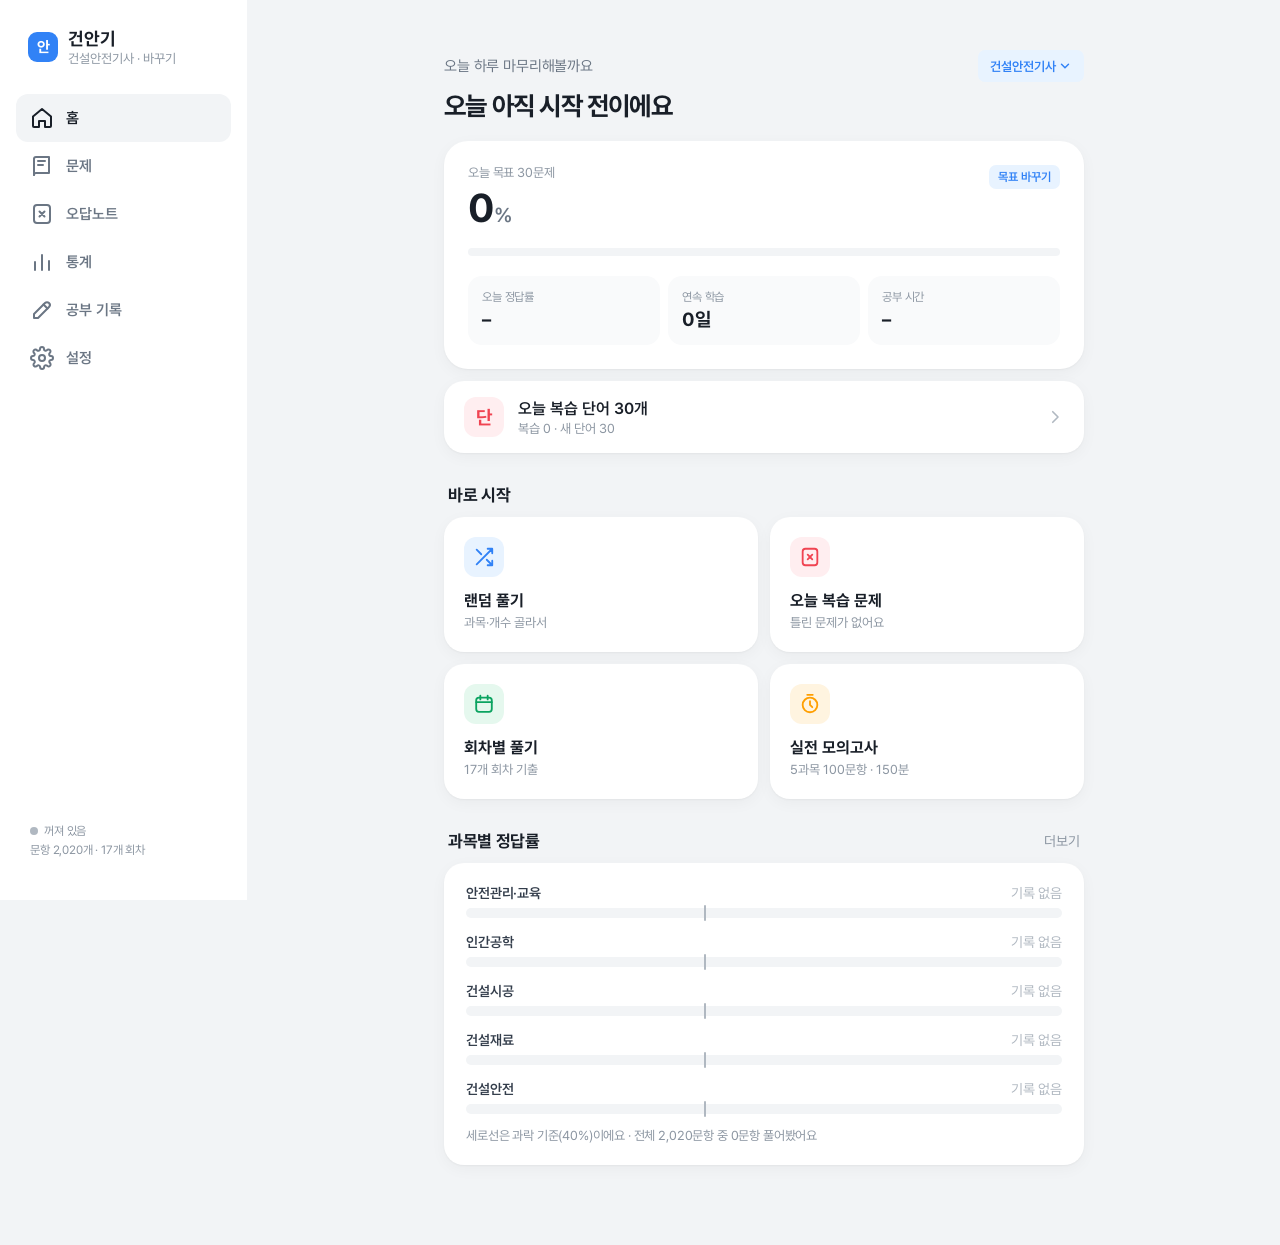
==== app/src/main/assets/index.html @ 5c0e8115 "그림 없는 컴활 문항에 '그림 준비 중' 표시, 업데이트 예정 목록 정리 Co-Authored-By: Claude Opus 5.5 <noreply@anthropic.com> Cla" ====
<!DOCTYPE html>
<html lang="ko">
<head>
<meta charset="utf-8">
<meta name="viewport" content="width=device-width, initial-scale=1, viewport-fit=cover">
<meta name="theme-color" content="#F2F4F6" media="(prefers-color-scheme: light)">
<meta name="theme-color" content="#101012" media="(prefers-color-scheme: dark)">
<meta name="apple-mobile-web-app-capable" content="yes">
<title>건안기 · 건설안전기사 필기</title>
<style>@font-face{font-family:'PretendardE';font-weight:400;font-style:normal;font-display:swap;src:url([data-uri]) format('woff2')}@font-face{font-family:'PretendardE';font-weight:600;font-style:normal;font-display:swap;src:url([data-uri]) format('woff2')}@font-face{font-family:'PretendardE';font-weight:700;font-style:normal;font-display:swap;src:url([data-uri]) format('woff2')}</style>
<style>
:root{
  --bg:#F2F4F6; --card:#FFFFFF; --card2:#F9FAFB; --line:#E5E8EB; --line2:#F2F4F6;
  --t1:#191F28; --t2:#333D4B; --t3:#4E5968; --t4:#6B7684; --t5:#8B95A1; --t6:#B0B8C1;
  --blue:#3182F6; --blue-press:#1B64DA; --blue-soft:#E8F3FF; --blue-soft2:#C9E2FF;
  --green:#0BA360; --green-soft:#E5F8EE; --red:#F04452; --red-soft:#FFEEF0; --amber:#FF9F00; --amber-soft:#FFF4E0;
  --shadow:0 1px 2px rgba(0,0,0,.04),0 4px 16px rgba(0,0,0,.04);
  --sheet:#FFFFFF; --dim:rgba(0,0,0,.45);
  --r:20px; --r-sm:14px;
  --safe-b:env(safe-area-inset-bottom,0px);
  --font:"PretendardE","Pretendard Variable",Pretendard,-apple-system,BlinkMacSystemFont,"Apple SD Gothic Neo","Malgun Gothic","맑은 고딕",system-ui,sans-serif;
}
:root[data-theme="dark"]{
  --bg:#101012; --card:#1C1C1F; --card2:#232327; --line:#2C2C31; --line2:#26262A;
  --t1:#F2F2F4; --t2:#DCDCE0; --t3:#B5B5BC; --t4:#91919A; --t5:#75757E; --t6:#55555D;
  --blue:#4C93FF; --blue-press:#3182F6; --blue-soft:#1A2A44; --blue-soft2:#22406B;
  --green:#2ACB7F; --green-soft:#12301F; --red:#FF5C6A; --red-soft:#3A1A1F; --amber:#FFB338; --amber-soft:#3A2C12;
  --shadow:none; --sheet:#1C1C1F; --dim:rgba(0,0,0,.6);
}
*{box-sizing:border-box;-webkit-tap-highlight-color:transparent}
html,body{margin:0;background:var(--bg);color:var(--t1);font-family:var(--font);-webkit-font-smoothing:antialiased;font-feature-settings:"tnum" 0}
body{min-height:100vh;min-height:100dvh;letter-spacing:-0.01em}
button{font:inherit;color:inherit;border:0;background:none;padding:0;cursor:pointer}
input,textarea{font:inherit;color:inherit}
.num{font-variant-numeric:tabular-nums}

/* ---------- layout ---------- */
.shell{display:flex;min-height:100vh;min-height:100dvh}
.side{display:none}
.main{flex:1;min-width:0;display:flex;justify-content:center}
.page{width:100%;max-width:600px;padding:12px 20px calc(96px + var(--safe-b))}
.tabbar{position:fixed;left:0;right:0;bottom:0;z-index:20;background:color-mix(in srgb,var(--card) 88%,transparent);backdrop-filter:saturate(180%) blur(20px);-webkit-backdrop-filter:saturate(180%) blur(20px);border-top:1px solid var(--line2);display:flex;justify-content:center;padding-bottom:var(--safe-b)}
.tabbar-in{display:flex;width:100%;max-width:600px}
.tab{flex:1;display:flex;flex-direction:column;align-items:center;gap:3px;padding:9px 0 8px;font-size:11px;font-weight:500;color:var(--t6);transition:color .15s}
.tab svg{width:24px;height:24px}
.tab.on{color:var(--t1)}
@media (min-width:1000px){
  .side{display:flex;flex-direction:column;width:248px;flex-shrink:0;padding:28px 16px;position:sticky;top:0;height:100vh;border-right:1px solid var(--line2);background:var(--card)}
  .brand{display:flex;align-items:center;gap:10px;padding:0 12px 28px;font-weight:700;font-size:18px}
  .brand-mark{width:30px;height:30px;border-radius:9px;background:var(--blue);display:grid;place-items:center;color:#fff;font-size:15px;font-weight:800}
  .side .tab{flex:none;flex-direction:row;gap:12px;padding:12px 14px;border-radius:12px;font-size:15px;font-weight:600;color:var(--t4);justify-content:flex-start}
  .side .tab.on{background:var(--bg);color:var(--t1)}
  .side .tab:hover{background:var(--bg)}
  .side-foot{margin-top:auto;padding:12px 14px;font-size:12px;color:var(--t5);line-height:1.6}
  .tabbar{display:none}
  .page{max-width:720px;padding:40px 40px 80px}
}

/* ---------- type ---------- */
.h1{font-size:26px;font-weight:700;line-height:1.35;letter-spacing:-0.03em;margin:18px 0 6px}
.h2{font-size:20px;font-weight:700;letter-spacing:-0.02em;margin:0}
.sub{font-size:15px;color:var(--t4);line-height:1.5;margin:0}
.sec-t{font-size:17px;font-weight:700;margin:32px 4px 12px;display:flex;align-items:center;justify-content:space-between;letter-spacing:-0.02em}
.sec-t .more{font-size:14px;font-weight:500;color:var(--t5)}
.cap{font-size:13px;color:var(--t5)}

/* ---------- card ---------- */
.card{background:var(--card);border-radius:var(--r);padding:22px;box-shadow:var(--shadow)}
.card+.card{margin-top:12px}
.list{background:var(--card);border-radius:var(--r);box-shadow:var(--shadow);overflow:hidden}
.row{display:flex;align-items:center;gap:14px;padding:16px 20px;width:100%;text-align:left;transition:background .12s}
.row+.row{border-top:1px solid var(--line2)}
button.row:active,.press:active{background:var(--card2)}
.row .r-main{flex:1;min-width:0}
.row .r-t{font-size:16px;font-weight:600;color:var(--t1)}
.row .r-s{font-size:13px;color:var(--t5);margin-top:3px}
.row .r-v{font-size:15px;font-weight:600;color:var(--t3);text-align:right}
.chev{width:18px;height:18px;color:var(--t6);flex-shrink:0}
.ico{width:40px;height:40px;border-radius:12px;display:grid;place-items:center;flex-shrink:0;font-size:19px}
.ico svg{width:22px;height:22px}
.ico.b{background:var(--blue-soft);color:var(--blue)} .ico.r{background:var(--red-soft);color:var(--red)} .ico.g{background:var(--green-soft);color:var(--green)} .ico.a{background:var(--amber-soft);color:var(--amber)} .ico.n{background:var(--line2);color:var(--t3)}

/* ---------- buttons ---------- */
.btn{display:flex;align-items:center;justify-content:center;gap:6px;height:56px;border-radius:16px;font-size:17px;font-weight:600;width:100%;transition:transform .1s,background .15s,opacity .15s}
.btn:active{transform:scale(.98)}
.btn.pri{background:var(--blue);color:#fff}
.btn.pri:active{background:var(--blue-press)}
.btn.sec{background:var(--blue-soft);color:var(--blue)}
.btn.gray{background:var(--line2);color:var(--t2)}
.btn.sm{height:44px;font-size:15px;border-radius:12px}
.btn:disabled{opacity:.4;pointer-events:none}
.btns{display:flex;gap:8px}
.cta{position:fixed;left:0;right:0;bottom:0;z-index:15;padding:12px 20px calc(12px + var(--safe-b));background:linear-gradient(to top,var(--bg) 70%,transparent);display:flex;justify-content:center}
.cta-in{width:100%;max-width:600px;display:flex;gap:8px}
.cta.quiz{background:linear-gradient(to top,var(--card) 72%,transparent)}
@media (min-width:1000px){.cta.quiz .cta-in{max-width:720px}}
.link{color:var(--blue);font-weight:600;font-size:14px}

/* ---------- home ---------- */
.hero{background:var(--card);border-radius:24px;padding:24px;box-shadow:var(--shadow)}
.hero-top{display:flex;justify-content:space-between;align-items:flex-start}
.big{font-size:40px;font-weight:700;letter-spacing:-0.04em;line-height:1.1}
.big small{font-size:20px;font-weight:600;color:var(--t4);margin-left:2px}
.kpis{display:grid;grid-template-columns:repeat(3,1fr);gap:8px;margin-top:20px}
.kpi{background:var(--card2);border-radius:14px;padding:14px}
.kpi .k{font-size:12px;color:var(--t5);font-weight:500}
.kpi .v{font-size:19px;font-weight:700;margin-top:4px;letter-spacing:-0.02em}
.goal{height:8px;background:var(--line2);border-radius:99px;overflow:hidden;margin-top:18px}
.goal i{display:block;height:100%;background:var(--blue);border-radius:99px;transition:width .6s cubic-bezier(.2,.8,.2,1)}
.grid2{display:grid;grid-template-columns:1fr 1fr;gap:12px}
.tile{background:var(--card);border-radius:var(--r);padding:20px;text-align:left;box-shadow:var(--shadow);display:flex;flex-direction:column;gap:14px;min-height:132px;transition:transform .12s}
.tile:active{transform:scale(.97)}
.tile .t{font-size:16px;font-weight:700}
.tile .d{font-size:13px;color:var(--t5);margin-top:4px;line-height:1.4}
.resume{display:flex;align-items:center;gap:14px;background:var(--blue);color:#fff;border-radius:var(--r);padding:18px 20px;width:100%;text-align:left;margin-top:12px}
.resume .r-s{color:rgba(255,255,255,.75);font-size:13px;margin-top:2px}
.resume .r-t{font-weight:700;font-size:16px}
.bar{height:6px;background:var(--line2);border-radius:99px;overflow:hidden}
.bar i{display:block;height:100%;border-radius:99px;background:var(--blue)}

/* ---------- chips / segments ---------- */
.chips{display:flex;flex-wrap:wrap;gap:8px}
.chip{height:40px;padding:0 16px;border-radius:99px;background:var(--line2);color:var(--t3);font-size:15px;font-weight:600;transition:all .15s}
.chip.on{background:var(--t1);color:var(--card)}
.seg{display:flex;background:var(--line2);border-radius:12px;padding:3px}
.seg button{flex:1;height:38px;border-radius:10px;font-size:14px;font-weight:600;color:var(--t4);transition:all .18s}
.seg button.on{background:var(--card);color:var(--t1);box-shadow:0 1px 3px rgba(0,0,0,.08)}
.field-l{font-size:14px;font-weight:600;color:var(--t3);margin:24px 2px 10px}
.pill{display:inline-flex;align-items:center;height:24px;padding:0 9px;border-radius:7px;font-size:12px;font-weight:600;background:var(--line2);color:var(--t4)}
.pill.b{background:var(--blue-soft);color:var(--blue)} .pill.g{background:var(--green-soft);color:var(--green)} .pill.r{background:var(--red-soft);color:var(--red)} .pill.a{background:var(--amber-soft);color:var(--amber)}

/* ---------- quiz ---------- */
.qtop{position:sticky;top:0;z-index:12;background:color-mix(in srgb,var(--card) 92%,transparent);backdrop-filter:blur(16px);-webkit-backdrop-filter:blur(16px)}
.qtop-in{max-width:600px;margin:0 auto;display:flex;align-items:center;gap:6px;height:56px;padding:0 8px}
@media (min-width:1000px){.qtop-in{max-width:720px}}
.iconbtn{width:44px;height:44px;border-radius:12px;display:grid;place-items:center;color:var(--t2);transition:background .12s}
.iconbtn:active{background:var(--line2)}
.iconbtn svg{width:24px;height:24px}
.qtop .tt{flex:1;text-align:center;font-size:15px;font-weight:600;color:var(--t2)}
.qprog{height:3px;background:var(--line2)}
.qprog i{display:block;height:100%;background:var(--blue);transition:width .35s cubic-bezier(.2,.8,.2,1)}
.qwrap{background:var(--card);min-height:100vh;min-height:100dvh}
.qpage{max-width:600px;margin:0 auto;padding:20px 20px calc(120px + var(--safe-b))}
@media (min-width:1000px){.qpage{max-width:720px;padding-top:36px}}
.qmeta{display:flex;gap:6px;flex-wrap:wrap;margin-bottom:14px}
.qno{font-size:15px;font-weight:700;color:var(--blue);margin-bottom:8px}
.qtext{font-size:20px;font-weight:600;line-height:1.55;letter-spacing:-0.02em;color:var(--t1);word-break:keep-all;overflow-wrap:anywhere;white-space:pre-line}
.qimg{margin-top:16px;border-radius:14px;background:#fff;padding:10px;border:1px solid var(--line2);text-align:center}
.qimg img{max-width:100%;height:auto;display:inline-block}
.choices{display:flex;flex-direction:column;gap:10px;margin-top:28px}
.ch{display:flex;align-items:flex-start;gap:14px;padding:16px 18px;border-radius:16px;background:var(--card2);text-align:left;width:100%;font-size:16.5px;line-height:1.5;color:var(--t2);border:1.5px solid transparent;transition:background .15s,border-color .15s,transform .1s;word-break:keep-all;overflow-wrap:anywhere}
.ch:active{transform:scale(.99)}
.ch .n{flex-shrink:0;width:26px;height:26px;border-radius:50%;background:var(--card);border:1.5px solid var(--line);display:grid;place-items:center;font-size:13px;font-weight:700;color:var(--t4);margin-top:0;transition:all .15s}
.ch .c{flex:1;min-width:0;padding-top:1px}
.ch .c img{max-width:100%;max-height:140px;width:auto;background:#fff;border-radius:8px;padding:4px;display:block}
.ch.sel{background:var(--blue-soft);border-color:var(--blue)}
.ch.sel .n{background:var(--blue);border-color:var(--blue);color:#fff}
.ch.ok{background:var(--green-soft);border-color:var(--green)}
.ch.ok .n{background:var(--green);border-color:var(--green);color:#fff}
.ch.no{background:var(--red-soft);border-color:var(--red)}
.ch.no .n{background:var(--red);border-color:var(--red);color:#fff}
.ch.mute{opacity:.5}
.ch.lock{pointer-events:none}
@media (hover:hover){.ch:not(.lock):not(.sel):hover{background:var(--line2)}}
.verdict{display:flex;align-items:center;gap:10px;margin-top:28px;font-size:19px;font-weight:700;animation:pop .35s cubic-bezier(.2,.9,.3,1.3)}
.verdict .dot{width:28px;height:28px;border-radius:50%;display:grid;place-items:center;color:#fff}
.verdict.ok{color:var(--green)} .verdict.ok .dot{background:var(--green)}
.verdict.no{color:var(--red)} .verdict.no .dot{background:var(--red)}
.verdict .dot svg{width:16px;height:16px}
@keyframes pop{from{opacity:0;transform:translateY(6px) scale(.97)}to{opacity:1;transform:none}}
.exp{margin-top:16px;background:var(--card2);border-radius:16px;padding:18px 18px 6px;animation:pop .3s ease-out}
.exp-h{font-size:14px;font-weight:700;color:var(--t3);margin-bottom:10px;display:flex;justify-content:space-between}
.exp-i{font-size:15.5px;line-height:1.7;color:var(--t2);white-space:pre-line;word-break:keep-all;overflow-wrap:anywhere;padding-bottom:14px}
.exp-i+.exp-i{border-top:1px dashed var(--line);padding-top:14px}
.exp img{max-width:100%;background:#fff;border-radius:10px;padding:6px;margin:4px 0 12px}
details.rep{margin:4px 0 14px;border-radius:12px;background:var(--amber-soft);padding:12px 14px}
details.rep summary{font-size:14px;font-weight:600;color:var(--amber);cursor:pointer;list-style:none}
details.rep summary::-webkit-details-marker{display:none}
details.rep .exp-i{font-size:14px;margin-top:10px;color:var(--t3)}
.timer{font-variant-numeric:tabular-nums;font-weight:700}
.orig{display:inline-block;margin-left:8px;font-size:12px;font-weight:600;color:var(--t5);background:var(--card);border-radius:6px;padding:1px 6px;vertical-align:1px}
.tgl{width:50px;height:30px;border-radius:99px;background:var(--line);position:relative;flex-shrink:0;transition:background .2s}
.tgl i{position:absolute;top:3px;left:3px;width:24px;height:24px;border-radius:50%;background:#fff;box-shadow:0 1px 3px rgba(0,0,0,.2);transition:transform .22s cubic-bezier(.3,.9,.4,1.2)}
.tgl.on{background:var(--blue)} .tgl.on i{transform:translateX(20px)}
.qimg img{max-height:340px;object-fit:contain}
:root{--c1:#2a78d6;--c2:#eb6834;--c3:#1baf7a;--c4:#eda100;--c5:#e87ba4;--c6:#008300;--c7:#6250d6;--c8:#e34948}
:root[data-theme="dark"]{--c1:#3987e5;--c2:#d95926;--c3:#199e70;--c4:#c98500;--c5:#d55181;--c6:#008300;--c7:#9085e9;--c8:#e66767}
.qbox{display:block;background:var(--card2);border:1px solid var(--line);border-radius:12px;padding:12px 14px;margin:10px 0;font-size:.92em;font-weight:500;line-height:1.6;white-space:pre-wrap;font-family:var(--font)}
.ch .c{white-space:pre-line}
.imgmiss{display:inline-block;background:var(--line2);color:var(--t5);font-size:12.5px;font-weight:600;border-radius:8px;padding:6px 10px;line-height:1.3}
.qimg.imgmiss{display:block;text-align:center;background:var(--card2);border-color:var(--line2)}
.inl{height:1.25em;width:auto;vertical-align:-.25em;display:inline-block;background:#fff;border-radius:3px}
details.memo{margin:4px 0 14px}
details.memo summary{font-size:14px;font-weight:600;color:var(--t4);cursor:pointer;list-style:none;padding:6px 0}
details.memo summary::-webkit-details-marker{display:none}
.memo-t{height:auto;min-height:84px;padding:12px 14px;resize:vertical;line-height:1.5}
.flash{background:var(--card);border-radius:24px;box-shadow:var(--shadow);min-height:52vh;padding:24px 22px;display:flex;flex-direction:column;cursor:pointer;margin-top:12px}
.flash .fq{flex:1;display:flex;align-items:center;justify-content:center;text-align:center;font-size:28px;font-weight:700;letter-spacing:-.02em;line-height:1.4;word-break:keep-all;overflow-wrap:anywhere;padding:24px 0}
.flash .fq.long{font-size:21px}
.flash .fa{border-top:1px solid var(--line2);padding-top:18px;text-align:center}
.flash .fa .m{font-size:20px;font-weight:600;color:var(--t1);line-height:1.5;white-space:pre-line}
.flash .fa .x{font-size:15px;color:var(--t4);margin-top:10px;line-height:1.6;white-space:pre-line}
.rate{display:grid;grid-template-columns:repeat(4,1fr);gap:8px;width:100%}
.rate button{height:64px;border-radius:16px;font-size:16px;font-weight:700;display:flex;flex-direction:column;align-items:center;justify-content:center;gap:2px}
.rate button small{font-size:12px;font-weight:500;opacity:.75}
.rate .r1{background:var(--red-soft);color:var(--red)} .rate .r2{background:var(--amber-soft);color:var(--amber)} .rate .r3{background:var(--blue-soft);color:var(--blue)} .rate .r4{background:var(--green-soft);color:var(--green)}
.vbar{display:flex;height:6px;border-radius:99px;overflow:hidden;background:var(--line2);margin-top:10px}
.vbar i{display:block;height:100%}
textarea.inp{height:auto;padding:12px 16px;line-height:1.5;resize:vertical}
select.inp{appearance:none;-webkit-appearance:none}
.dotc{width:10px;height:10px;border-radius:3px;display:inline-block;flex-shrink:0}
.lgd{display:flex;flex-wrap:wrap;gap:6px 14px;margin-top:14px;font-size:12.5px;color:var(--t3)}
.lgd span{display:inline-flex;align-items:center;gap:6px}
.trk-chips{display:flex;gap:8px;overflow-x:auto;padding:2px 0 4px;margin-top:20px;scrollbar-width:none}
.trk-chips::-webkit-scrollbar{display:none}
.subj-ed{display:flex;gap:8px;align-items:center;margin-top:8px}
.subj-ed .inp{height:46px}
.subj-ed .x{width:40px;height:40px;border-radius:12px;display:grid;place-items:center;color:var(--t5);flex-shrink:0}
.subj-ed .x svg{width:18px;height:18px}
.preset{display:flex;align-items:center;gap:14px;padding:16px 18px;border-radius:16px;background:var(--card2);width:100%;text-align:left;margin-top:8px}
.preset .r-t{font-size:15px;font-weight:600}
.preset .r-s{font-size:12.5px;color:var(--t5);margin-top:2px}
.minis{display:grid;grid-template-columns:1fr 1fr;gap:8px}
.timer.warn{color:var(--red)}

/* ---------- sheet / modal ---------- */
.dim{position:fixed;inset:0;background:var(--dim);z-index:50;opacity:0;transition:opacity .25s;display:flex;align-items:flex-end;justify-content:center}
.dim.show{opacity:1}
.sheet{background:var(--sheet);width:100%;max-width:600px;border-radius:24px 24px 0 0;padding:10px 20px calc(20px + var(--safe-b));transform:translateY(100%);transition:transform .32s cubic-bezier(.2,.9,.25,1);max-height:88vh;overflow:auto}
.dim.show .sheet{transform:none}
.grab{width:36px;height:5px;border-radius:99px;background:var(--line);margin:0 auto 18px}
@media (min-width:1000px){.dim{align-items:center}.sheet{border-radius:24px;max-width:520px;padding:28px;transform:translateY(20px) scale(.98);opacity:0;transition:all .22s}.dim.show .sheet{transform:none;opacity:1}.grab{display:none}}
.sheet .h2{margin-bottom:6px}
.omr{display:grid;grid-template-columns:repeat(10,1fr);gap:6px;margin-top:16px}
.omr button{aspect-ratio:1;border-radius:10px;background:var(--line2);font-size:13px;font-weight:600;color:var(--t4)}
.omr button.a{background:var(--blue-soft);color:var(--blue)}
.omr button.cur{outline:2px solid var(--blue);outline-offset:-2px}
.omr button.ok{background:var(--green-soft);color:var(--green)} .omr button.no{background:var(--red-soft);color:var(--red)}
.omr-sec{font-size:13px;font-weight:600;color:var(--t5);margin:18px 0 0}
.toast{position:fixed;left:50%;bottom:calc(100px + var(--safe-b));transform:translate(-50%,20px);background:rgba(25,31,40,.92);color:#fff;padding:12px 18px;border-radius:14px;font-size:14px;font-weight:600;z-index:80;opacity:0;transition:all .25s;pointer-events:none;white-space:nowrap}
.toast.show{opacity:1;transform:translate(-50%,0)}
:root[data-theme="dark"] .toast{background:rgba(242,242,244,.95);color:#191F28}

/* ---------- result ---------- */
.score-ring{position:relative;width:168px;height:168px;margin:8px auto 0}
.score-ring svg{width:100%;height:100%;transform:rotate(-90deg)}
.score-ring .in{position:absolute;inset:0;display:grid;place-items:center;text-align:center}
.score-ring .s{font-size:44px;font-weight:800;letter-spacing:-0.04em}
.score-ring .l{font-size:13px;color:var(--t5);margin-top:-4px}
.sbar{margin-top:16px}
.sbar-h{display:flex;justify-content:space-between;font-size:14px;margin-bottom:7px}
.sbar-h b{font-weight:600;color:var(--t2)}
.sbar-t{position:relative;height:10px;background:var(--line2);border-radius:99px}
.sbar-t i{position:absolute;left:0;top:0;bottom:0;border-radius:99px;background:var(--blue)}
.sbar-t i.low{background:var(--red)}
.sbar-t .mk{position:absolute;top:-3px;bottom:-3px;width:2px;background:var(--t6);border-radius:2px}

/* ---------- stats ---------- */
.chart{position:relative;height:180px;margin-top:20px}
.chart svg{width:100%;height:100%;overflow:visible}
.chart .gl{stroke:var(--line2);stroke-width:1}
.chart .axl{fill:var(--t5);font-size:11px}
.tip{position:absolute;pointer-events:none;background:var(--t1);color:var(--card);font-size:12px;font-weight:600;padding:7px 10px;border-radius:10px;white-space:nowrap;transform:translate(-50%,-100%);opacity:0;transition:opacity .12s;line-height:1.5}
.tip.show{opacity:1}
.heat{display:grid;grid-auto-flow:column;grid-template-rows:repeat(7,1fr);gap:4px;margin-top:16px;overflow-x:auto;padding-bottom:4px}
.heat i{width:100%;aspect-ratio:1;min-width:12px;border-radius:4px;background:var(--line2)}
.heat i.l1{background:var(--blue-soft2)} .heat i.l2{background:color-mix(in srgb,var(--blue) 50%,var(--blue-soft2))} .heat i.l3{background:var(--blue)} .heat i.l4{background:var(--blue-press)}
.legend-h{display:flex;align-items:center;gap:4px;justify-content:flex-end;font-size:11px;color:var(--t5);margin-top:8px}
.legend-h i{width:11px;height:11px;border-radius:3px;display:inline-block}
.tbl{width:100%;border-collapse:collapse;font-size:14px}
.tbl th{font-size:12px;font-weight:600;color:var(--t5);text-align:right;padding:0 0 10px}
.tbl th:first-child,.tbl td:first-child{text-align:left}
.tbl td{padding:11px 0;border-top:1px solid var(--line2);text-align:right;color:var(--t2);font-variant-numeric:tabular-nums}

/* ---------- settings ---------- */
.inp{width:100%;height:52px;border-radius:14px;border:1.5px solid var(--line);background:var(--card2);padding:0 16px;font-size:15px;outline:none;transition:border-color .15s}
.inp:focus{border-color:var(--blue);background:var(--card)}
.code{font-family:ui-monospace,SFMono-Regular,Menlo,Consolas,monospace;font-size:15px;letter-spacing:.02em;background:var(--card2);border-radius:12px;padding:14px 16px;word-break:break-all;color:var(--t2)}
.sync-dot{width:8px;height:8px;border-radius:50%;display:inline-block;margin-right:6px;background:var(--t6)}
.sync-dot.ok{background:var(--green)} .sync-dot.err{background:var(--red)} .sync-dot.ing{background:var(--amber);animation:pulse 1s infinite}
@keyframes pulse{50%{opacity:.3}}
pre.rules{background:var(--card2);border-radius:12px;padding:14px;font-size:12.5px;overflow:auto;margin:10px 0 0;color:var(--t2)}
ol.guide{padding-left:20px;margin:12px 0 0;font-size:14.5px;line-height:1.75;color:var(--t3)}
ol.guide b{color:var(--t1);font-weight:600}
.empty{text-align:center;padding:48px 20px;color:var(--t5);font-size:15px;line-height:1.6}
.empty .e-ico{font-size:40px;margin-bottom:10px}
.fade{animation:fadein .28s ease-out}
@keyframes fadein{from{opacity:0}to{opacity:1}}
.hidden{display:none!important}
.kbd{display:none}
@media (hover:hover) and (min-width:1000px){.kbd{display:block;text-align:center;font-size:12px;color:var(--t6);margin-top:20px}}
</style>
</head>
<body>
<div id="root"></div>
<script id="qb-gas" type="application/octet-stream">H4sIAC/l9WoC/8y9WbPjxpkg+ldO6OVKhtTYScA3Om5gI7iAWAiCADiaB5BYCJIACIAASE7cCNkuuctWeSxNq+ySXaUpteWW5FDHlKWyuxRtz8P8lO43nVP/4SZAnqWkqra6umfiKiQdAkhkfpnfvmTiv7ySvvL9//RfXgndV77/CoZgyBvo//pH7A0EQV95/ZW952SvfL+++/orWVLEdZv6MXjkOlvv8g2kBf4F9+Lkle+jr7+SrF29mC29+RY0uPjho4tfvn1x9/bFw1tfP37r/O8/P//oIWibX7YALwAIXjl/5+OLB3cuHrx1dvON8y8ff/37x+df3D1/+NXFj35w9vWXf7h4ePf62ZcPL27dv3hw7+zi4f2LP94/u3jn/tdPwOvvnoGxnt69f1ZfffzW2fkPH1/86rOLB4/BMH919urZa3UXoNX533588YvHXz+6fdXi1tnFvc/PH71//tvHX39xB9y+d/HLx01PX/wIQPf/ANDDKMjBmtVL4Hw/jJzAgzdx8H/PnNxrEa+HE1YZVchADBIG/CPrxkIwAvDLq//HKSwzrO/3Nr1Z82PYYYcTwYLBP20ILneU312TnuVg20zc5Q6ylfT1xjHncX8/CJMN4nZHMxPdspohFFJITDojQ2CZkZZ7uzbobpGv1oI2GRFYgbmetTPIGQ7jkD/sMx1D4Yd9rJuhw+1K20L5yh51O/KK4aTMFPtmZzRoMSgXpRsTkkwoU/BhLK7xNBWKNWMteqLgdCaMliyk/[base64]/ZoKs3altPuYAdtKrJ9ZuoRuEnimtuHWybUl8IVFvsQJ3itdax2pDWlDbb01q2k0aQ/oKsDJvcJoxBJJsN1pJyLLWdrJ2PQ58yfEgglDBzQXxtnQ3dO5OR6b/fklcJiHWoczaQ0H9FjVpX4odbfTzJ7PzWnw2XPDVw53jJqwGwOoSyQKMROHXuhRPlshfcNsxWEiuXJETddyabis9MpyfRVf0fa4t6jp1PwgKXtfJpF4b5k5/mQEHoGEnrzaU831lIPX5dVPkIkXnHVqTmmqRasbbx5LCO0m9r4zo40tpwKQ53ivPVAWbLsfhsOVlo00yWW1+fDceSLB41NeUknJzuarvhFB9MNKaU3vm9buhEq6bpIUT7kAPWl/kIY+KVslOZ6PrQqH0wABatozgp3sN+vHYcOVM/0YEwxDXmOxW1lRwWaPegZvsQzdDTJ0x5ykC2DnjnOFuuj4YAmA7K7QxCCLCnhoEpdh23tBGuRcQhkdxJS6Ow2qEik6bjFDG0nadty6h1oJuXT8SGJcJ3g0G5/[base64]/Jek8R4a1MkCRYWEWeBD+Qbhei+xw8E+aCmWYjhUVtGIKHrwr6cVpYSSr2uY/YmE3Sxmbp8jPMhilQRHWRSLMJDY69tEtjqi37RVqPukFtagrqUSmyH+13eINysNRmzhKFUnEVTK4/lGEVsDffwPpzDcTbyhra+zAbOqj0s/G1rTlgCSq3Agnd0AUN1lV0wo3VatYt1hq1RBgkYLXeSGJ/jDD8Vd9GUHMiGGvIQTcXJBlI7PU1iWcK0HIpbLIgdd4gjLGC7QWc2SMPAaheuw7Z7nsRtdH/i8DLNjQqnI1aYqB/0mF/5/[base64]/[base64]/DSfrQf6ltNSaDCbc6pGuRyuB61qTEeouOoDCiMJGzdmY1SHab7qeRo1G+LrTrfLRrhEaTa8dxPW5mBjNRjHAY8xg01nZ6fb/lbEkE2PTxlqxJUmLKfB1FArpVQ6GTqlppMOdEADKO2SUqX2BqmIRTPa83lpwvHzlM/2EMB7TxmvGAlVVKq/wwp13D+sKU6R6RkUbO3hPsA2br9PG8oW0/vIcruAMY0Zx3PWhrjNzOLjPd6i4r67YHNszsNVNR/Q/YkULsVoMVvubafI89wvMckHbMn2lwlTEnRRCH1WrTZCyCumNs0pLg6t/[base64]/VTpTFB2zCVilBiIBytbXTJNlAotz2CY/ZTGFyJqLx18C8Q4Dw28Bdqyg1Fs2eKQX8qm3C9NppqXsrZywlXX67qTEa/ns/3OYP2OwvpLAqhmm0/26kyilAEzNgcGX+WHLet0hr3ZHulUAaVhHc1isN3S8sJyM917B4HZaMpWQxRR9mADV1bZbhCw6GaO82lLAGY3b0ezxczZSQkCbzqrStJa1dCWRY3eQMlgNA+0yTSfQ9loEw6yQpcHnkBg5LYyA3k/kw7GaisM9lMOqrituRIRBYlhbhbwo6XTFymOn1bwwmMAX46SpT3KtpIwnkWV0KbnymRAWdWgTLBMNnV1OCHbUrjIBaLFLxNFCa7/qpA1gaqiRVVpVdv5cGr2cng0gfGNtGuzXlq2pmFxwGAkdwFD7+nlxiQQfJhDqZ33NltTiWeYxUUOtPXWy17Ucx18vG/[base64]/ELjMigRs8LSY+djAoejpBFHVaVLicE2NsSw/3LXwcKyWyDotydoAwleMVaeLnFAmN7AUx0KTl0DD9eb7e2XgE+dDeDQwYEwws5QVd7qaD3WI6W+vyXueBQcqte6LpZrza0okxEs3SbDy12Q3TdbKIxzR0EBtiFPVRpo/rFufFCl3IoQL4jQdm0kpTVzqCDeMJxQ7GMjceadgoNHJzOuXyfE/[base64]/DoFIVHtte2TPB7A56dPD7syYrCYVDJOJ0B6s6Km7QQhmzCsbzWMMLkz5SjL42banp+iIppVt0GMH24MZk/PkwO7s1tpPsJECZUVrju1yC52vhghijNVZa7Pi/WleTg7EVPb7W48vik4robDxLtTnczWKJKy96nZQ1xug6gIartedNaGHNkmMDy5cMMu1rfmYrenrIRPtx3sAh0TgkjigWMfPeJptw4Og7XR9vCznCDyJN+Yi2q+35gjz+wOMmrEzmzpoh7CVrTY9GI32B5K3fRwvh/ZMzjFq0w9HAbpw+n0Vgvk5sim6iRxibW2RkYc13leRzb7yurNum+2s1CHmchvU13LTFpWDyZODEe/xnM45m9Vqqa7MRM5Lt5pYDDTYL0ewtyoWA98WN+oM8TvySKdboTjA4+kQh+iJ1iMqxNqbBN/[base64]/nMT+SsjLcCXfv/4USABERpS3pgxSxY83jEiPk4bI9bsumhpTYTWgsxYcWFS0b9HQ7NKpumkxbNCH3CNTV6VQatsupp/a4i5rusvauNsDbR9fD2YOoPWXc+V+YQ5G7bqe/RUsqE3CpcZAmpzzRtlbFV3u4O8mQZIkK/oyrtNBNaQAfEXV8bjwnecRdDoVTkQapAA0joMSu8bAl2ppSt0Cdh1aQoewbiQeMwNvR9nLerwaJkZZzWuZLZDedsN+lWJmbRURTt4Lm0p3pOYg+BjVsJw3bM9zaTmTfQhpRhW9W+PZecpBuUpsM6h1m7NYutXo/mpWQVyvAEWUPZ0kHCwcBEZgsjbo3F1Zalgp5qrXeegmfwdmCJbQKZmN5UjpYcR1pLWtB6ahRSSjoUOXc0YHdkYkThvA+bzqToiDE10rb74bjVQQ4M31vlfO4dyLnYUxfDpcB1+BaMo5S9t+yWvaUidbRKHS/[base64]/[base64]/C14Fh4OcS/qgGewMerMRuTQ7QmIp7cUWBySykCzc4rm04ok+F53h85kPh7b4+owFX2qPbcNNN/NFV87LLiW5syzQywv/MroOd54zHt2wXVakd9Bxpg6mu1NEJ0MInKZ9eYkMnCAC4PB7a6Y5LmnBnQbRAFGCTufBDK2ofolOhzjaM/mWnbCrfJI4dpbrNNe7QNrChxpZBOnu24x6XH0creWLS2sspmJM9nYm+wQySyUwoJneHvan2RUV110HbmfLncSm9FbA83QljNOhPUyd7wJQwzx7jIOXK4fU71le+z4Gy+jpia/MihrsN0V1BDRTHXTnYjAb+GD3Z5Z2R2mx/LJwbYGGsdoHLtsO+b20GPB7R4w3eFOuVtt1RZcbjYCEwjMEpHGBlYpkKOjIFYxwdj6PbM7WYUmAeLXA7Ziuod4MunO/GKVGIQzhdEd1t+r+ZTylp31IDj4rC11RisDomcD4AOvN7G81FNjMFrLsWl7B0/El8uqxYq0hAY6ddjt2/YaRRkV41li4ir7PU/xLO1Cxpw8MCG65b9p7EJTWJq66y7UFlV8CXt9TOOZCe1obFfvywxFJGNDqv8r9puUJ0jJYQV4YAETfR9qaSJvnRyWZ1KWH/KhtW/NLENCxUm5dzm5p1EVxzELdyMUgRx6Pil5MYhgwUsQB+usYjcOMqQ9gksB24ma21trqqnS0dDPRq6hk8AHmY93aj7elZG8mSq+z6LzfGyl8kJM1R08bLV2+555qLwl5R3YjM0XPQ0XuPbeY7M4P/S5CQqi7raLHtIwmTpWN98jWc+UxI7jQFP8IOOKtJOH1cHfokTabpdi0d15PMjWtOdLVcGBnEyJeRhZHl95Y0o10L2EBSYYG1J3kjKhlpS/NKcWohRSp7uC6bEMlKLbXVLWMgVuNL9uEZyQTdkk98G9wOEIXkCxrsBRPghb9NyVUhk5wk1Iv02toqo/[base64]/yCtO5oS46tA3Z/C6bdzCSXlcbajiBCHdPHGitLxKltszazgJfyinSAjEN1Zj0y1CChMlwVXTWwaElbdH9Ku11SGjlw0i4KFh+tBVn+iHMuOGoGqhde6+0bW6+6QNZlSYg9uDzI1VgI92TDttFsImxygFaeNZXGJpyRH5CbebDgiS5Cb/2S9WUI2w46zMlQyH72NuWBbptdzu8DneTbFpIBKGDKFgHzqYhOukmHRAm6oymkylFs/42xA+QhJjb9thQ9NFM7fT7Vn9HcdISlYbwNNssD2tPnJYRhUStueDQC0DEbtIeGO2dSmrLXgYP+73J1kgzOTAQbgiyE4VPLDzTsNemPsWmsm7yi6VDzMY9JlhWh4I3x7OZjC/wMdnLN/t1IOxmSbJsT1hEgtShxqXAOJrO1OlMmpayVRzIA4gOW7sUhB5oc6xhA0WMdzNxZLVm+sLOtm67hcs+j7TSVpIKSGvKteGZKFsRzpuqNW9zOg4ZRKdg0i11kEOOhLdFAetipw1ttoqqwDxuSzPaNTZ7pO/2gXFJGs4sbsXzrXTYVOqsk/Po2oM7Xgj1w3bi0F1OnGqkscNFZhBjTGvNTYIi2G4cx3dwXhp5nf4SWIGH7azXGiwOO1IY9uPuYtxatgy/[base64]/vxEPaL4Wi0K7WYHEKHFU24Tk6nGDw+KFUr6GsUg8pRBByS+TycrmBrQg2YUl1Q+RTMbRxQ67wbbIhisUklnzRdrgWzUU7qFGQRiTMzI2kAL4O9Y5XCwqIPkItv2S62GBEtfzHpR7w0oKF1t3CFWYh5bk/fwa7XNlt9pB27S3Vh8QtOlzNlSeSDnloNsImDsUuMtCFxCwO9UvChM+tCPY4pIKxksbgDUiAlInrmsEVXMD/[base64]/HE/yjbI2EpB/[base64]/[base64]/[base64]/8M0+vTB33gBGddtSvNimtlHZXpqxEodLWlsH1HAWdv3WsForPpyX9AGhZxkar0GWDprOMXlZ9UC4I0hsFd9WEm7KDhVPdAP0tSahpcpPursdyBSs0aWBm4uW1pMWe8Rtm/5uSkwYlJZrP0oZq3SHHrsRSAr6ha5xvKYa9JhwaAp3RGlfdJnKW08CyWCFgOSMkK26hz0WBis0mHMe3hH8aD2Uuxw7guhQ35OHqB3HJl2sJ4u0mItxuKDsEV71W+M5JXYVN9IQ1Sh6VdsvQR3RfsUFUuytcl8kBhajrcoWi47mwO1rx5jdh/[base64]/luZJTS7Ik18v+nByHC5KjGKzFt4xpf6ln0pzrm/iM6Vque3CiDoBaEXnBhfCxxtHE3vYduHDJg5ZoBsgvCCQxQjqioZQTiM10C+SY9YiPjHDfGkQRpa8PiKUfeLRrIcBbOrSTIPciHFFJGum2gJ8YO0Od1noipChYG7dDGxtmiQqAdNwksSbj4kBTlJFxvDlvwww/AUlf1k4LKCrn+RRCEnU5imjMWkM4tKC9frKgYYikrGjiDazVFNt5qocyFAhBjyJAcp0DtR5aKDkBJn+47I1aOEWsUo4niOmYbe9xJ1cOLu0iW5NcLKbApyI5Ak3z/[base64]/bBXLI/CyQcdUYVIUKtdrVHpkcgHrvUdOs2+XixaYdFbpRFjNoXx4wo6vqi9HE5WxgZw4PM6C7NKIv9RVssI+6AbzeDnFg66ggnMJ0M7Nkfd4cbbyZzInEVLNBaEBF89gYDvN8qSi5TmaEnzpBlCDBPuGB/[base64]/[base64]/sAyHGmRufN5YgGrvwgvHckwUpRarcFcRNOgSJ2N1oPwXZBizcZUnQMhkS6LiAQdicnUIWA1IN7j4Q2KFK77AcQQozSpaTGNRmTBIe21PA2wG9Mw7uUm20dSAHDEIPF3k7N1YhBLO0hOmaHRl2uhfI9dbZd5Yg+LnCY2piKEQXhPUo1/[base64]/ae+BS1GJQQtaWfHKtj0QZwlXDuqOkOXAsjIdO1RMW/fboqTO+wW0iErFjJYtUVsS7hg40I7lTCFTDHbpAbNUe+e2lt1eXd/WgWeJt6HBegEzOeQsVjPh0tit6R6Xshi6JEBGAljvqa10gWvkdSFMdIPO0jQQJ94MvTHiGrOuOJ0WrFjwq9jgiI1kljA/GsfuGA7adjqzExipEEECwksahKgrQ5EcZ7ThriWpAiZjgFk6wrddWVmkKky1u5hyMLR8C5X8ENiX8o43DvRK88pDJJd9/nAg4pTdjhQkYZUltJ5Bsmj3xqPgULa6k2S4bmfqJo3jeIoGbS1LBibWdSN6hDH+wt+UIJG1cVdyoAvMOseZYCUaMcpNErZCM4MA7ms8mUGpD7FreNnf+2nJMy6jdajJTIxcM4GwKSAs06XncBtUIMrj/qY9CXXSZdpjabAeCciyHBKTA8whUyIK3CTvUW1jy+Vb1NnRm8I283UJbFlrJfXlfV+ZFdxu3VdA+Ia1d8kYWtN6qLeJgxHSPagn4Iudg32rWPf4Vx3DsLHtLb39fp4RcMr5PSVaZJA/72476SKYTLMSBNIcdydIlNnUDBOgvgAMgcJj354XEzhYWkmnLq9m2P7IIIVs1QfVXH/916/859dfmS+ScO41Bdv/8pOHZ+jFgz+9fvYvP/noDDv/41ugmru5SV7dRZ9790ZbHHn2LhjCifPKA4XyxOuveLtNM9TF/YdP7z6+uH/r6S9Bcfqtjy++An8ePK7L1u+9e/7T988ufvOni1+9//UfPr/46BHo5vyPt+oy9vMv3/r6iz/XVe4//Lwpa3/0WX3x4E/HYc/qIvqv7lx88lYz9vlvwZ0P37u49fund0GZ+ud1efz5O5/Whe3Hevjj7Yu7fwIF7KDyvYY1z+ag2n6eRPPZ9pX/9/XnFP5jL1f4j71k4f/NQv9jO7AiF5/84Ozi4/fOLn768dMf/cOr+tbx/dee3rt7dnx2o8AfrO35796+uP+n84/Axb0v67W5uPvTeiPBdcX+DRo4Dgc2EYARL27fu/jkPYAWsG/g4cWPfwaWq94fAF44gf0lWN8fPahnAvYFnH956+tH95th/vHTr5/8BLQGuwvOLn7y59NLX//xTg0RuHp6+0/1XoMf3mvgBRsW6iGa/QcnRD398R9qDIHxf/yz+uHXj24BxN0Yv5l3PX3wbzNkA8b5A9Dvk6a34zR++fb5549rMnj6ixqemrCOswYNQI+3m+5uUCh+TaHNml4v6ZvxxYe/vXj47psx+ldnNfUB3H3427OnP/0KkFezVeKTDxu6Bbj6/MnFwx8AQJrdFbcfXvzyEaDjrx+BFX/01vlPf3uaxpsx9lcAmj9f3PvBxYfvgi7q/RT1YL940izsh+/WHf3yH57efVgvL/hzBhYE3L99fBv/q7ObyDq7xtb5Vw/B9oxjq5reL6E+tv7kLbALpF57QBf1tpF6tQCT1PM5QXFioSPSYdD90w/uPv3wdjO3dz4/f/de/fT8d/905JrjRE4IOHHqW1cIAAtz50iIvwcDNCRzpINm3F/++Goux7vPIY7zu3eahXi32b3yqOni/O0n5w9/23Tx4zvnv/v0/N37l6j8ywyMvxwD4/+unTtHdn3nfs2Pn/+pkV3Nm2fnj35+BqQhWNITd1/zLiAuwFRgd0+9tefqXYCGuzVhnXAPEPZW0x0Y5p3LHT6XzH7N5WevAkp4/XkQnP/t7wG31mvJXP580tDlrx699qxsOH9077R7CH36qzuNvP7RD0AT9PztW9++iz33Lv6cuzcYEL2hIl5yseo5AnYHpH32n8Cdp+/dx//zs0t2FyzZmzHzOvs6d3ac8vfPnju3N2P+7PUz4arR5UTxZ4H/yyRHvBzJES+rM47i+9b9869u1TISvAPW8IhTQAM/+kFNJf9Yq4Sa5+vlvX2vlk8Xf7gP+Amw9t/UwuE0w1qvAh48+7Yi+vof7zfC+9YzWhao07OjrAVdfkO7kMh1vzXhIM9eY9+4xp+5fr4lcQ40xC/fhsE2tebPt2YOA2EN0HUOzAQg+W48ODv2/t0QSL4cAsmXROBxYRqkXaKp0R/g4vPHJ0XGNPT69sUXYOLvgokB0w3YTEADAgIlqKOsBMgGyufRrTMSAQ9rRXizi/OfPboiaRIBaG1I4cPPgWXWCJDHD84wAqkNqxuQ/PjdWtKAW0eSOX90H4j+GvP33mo2D94Aq37p0d3zn9+6uP/pty0NFKkxThzJoPmJvEASXHUClPCN4WEA4AmoZrLg1vdAVwjQRwBq+NXLRfheM/nvHdf0tabJ2V+foch3w3zr5TDfemlz79bTO3ee/vRJo37/ePesRsutj5/eu1XbH7USfNH2z1rVvv/o/LdPTpz6v/7x+BgIQED5jS3c2Nk17h9+DLaGnp30d2161et73cHxlYYa/u7t89/ea16+ue2zpqovHj277fMGar9+AnaPPnrjaGrUnb1zHzSoOe9HPwCm0BsAQLCf9OpBvU317t16YZ48eqN+95O3rp6dJvq7T2tbHwD6RmP/Pzw9v0Ev2A16OQ5/sydgCL1o9P908cdaUp3V/sitj//zm/Gz4FwN9wnQGVfQnIC5nuEnb303cmq/HDm1X5KcwBS+/vJWrUe/unWtRxs6+vB2LTOB3ACWCXC1zq69rKfv10z1OjBpb4OpAhkCmO5HP3i9bnHxzoNaG9606wBZfnXv5Jw9/eD9Wj8DCdO0qjUDYNWHd2tLuLbhP6lt17Oj0XISY9+yY44U99P3v+mYAPMWWARNu5ouPrz1zOVRwV9eHo2B0+Xz7fub/b0Bpvrxxa/fPzuJuvrBh+9dWqEAoN/cqW2rS9f0aC2DVauXsemmFpeX82l6rN2FawDP3jjpsFpcfv3F542h1jxv5GxjuT3z+tFfu/jZp2c3J9a4BTeuGz/kQS3+T6z8Znxz4mDUE/prQQyI+sPfvl7DW9tN73wD3qu5fQFm/nktL7586yjaL1fh4/cAwo/K4ST0v9XJd+MA6uU4gHpJDqhV04Mn4HHjwfzw83oh7t0+f/RZPZ3fv31GArv4co0eAQQdrz54q1678y+BMP31u7WpU1tHH94DTs9J9gGP4wUO9MP76LGTNy5pu3EgGyK9j109AqirFdm9E0kcH+NXj09YAfZuTQ4/PD0nrp7XpHX3rJ4GcA9qkr31ENx4Aa2fADq7uVqXbi12+ewbAAGn7PTk6c9/AqYP18Lh1oM3Y+LyhQaE2q27Gv7NmHzuQ+AN/+qz70Yd9MtRB/2y6vZfOUzh5OX/5igSHtwDUu3IasC1/qomq2Mo5Tqo8E1KOPZ9ZJkjzTUSEQS9rk9eAP8BlqyxexlT+Ia7c4TqZkSnMXEvbbmjCX8KHjy8DyJcTV/1yN/upe7i/OGnNZED++ybghzosl+/e3SxAP//HBgQXz969/znb9ca+hlnARgmwLp7+IOToqiZpUY2uA3u1aGZnwLv/Db4caUEPr7VROdO4YtaYPzPO6DxUX/U0vTpB/dq9+TB0em/9fsj5R9H/ehRAzqQObcevoDAv/ccXDUxj//fAN4ESY6kc/Yfhmrir85q9r823E4hnVO0DwRuTuL5u1Pi987w8y9un/3HUtDZjbjQJaIaiVoH4e400/zjUfn//u0TlzXhxu8clG18iZc5jQV5WbkBVPfvPr/4+9uv6mGUxG7+WgP+4weXi/zn94/0dFZrExAYAysOTKc6CAQsMbCWTdz7qtHTu/9w/rvP/o3S5fPzTy6Hq8mmkSJ14PTXtbX2zN2LB+/VcR1AoCDMfnW3Xuljw6NavHzyfCfse1dTPs4FWNTNLK4mAV1N7Hpef332zUavMt97er921Y9DH4d8DXqV/d5N0K9uc9+7CfvVbf57V8AfYT89+W7E8rJH97zs2T3HNAfgu9od+fVtwD81sRB1tPpXj8//tuHAIx/X5ngTPq4Nxyao3ujiOpQO8HNpqDcNGqnwxaNrJj9q3m8bzrXrCFbqzp2Lu7UoBzbNxSe3a5/nD7VRAciudl+AZwisB3DZGEWNkfjnF3hXl0mbZjpnN+fTAAAs3ysL6Oz7ZzdHr83gXzw+/8XHZ6cVaULPDxsaPk6wkbF12OjVa3Pk+O5rTb/YVb83p3E0rxsueXzVNXjx58A6fgKI7nSu0as1edXpASD5Hv3POv7xzsfHbvHrbm/MH3QLWLHWDuD9B386/+zxEfx/qgVwHY5vRnzSgHt6r+761pMaq5ddE9dd31jpGuJfPaoJBhywVEtFMMLDvzn2ew9I+b96tY5g/vwD8ObTX/2s7vYS1bVI/I5k/pKJKvSlM1WNLKo59ZScAxEnYCXXgg0YgNcZqBemno7vH9VA7R79+A64VdM5UGunFMRlUqnWXJ+e8FqT7c8/aPQ0APPvjibnTY0HJEvNGXUQowHumU7Onu3l796+coVAnBlM5BooAAtQ5Q1TflZz8vNBebGOP67d2TVOj2T23H5eZOZ8Y4mPawtE8b8X8u9GUS+ZOUHx/1DBeZKWR4J6+sF94FtcisAnd2r7DeQvam3z44fnj372Kps5YXymbxNwzlMcvPbvSI3Wa/iLJ/Xj89u3gNhp3GJgkYF4xx9vgZWtl/XIwcD0Of/owWV8rbafT4m/2mGuJTxQgH9TL/zfPgSRh//a5Oyazp/37tMfvdVIrZqMbtUvvf9+LYZ+25ilR/Ffp0wvOzhlCY+ZtZqoH9XxqZoRQRd17OHSXqvfaqjlVhOFANr76Z13j5nGK+PjWVieT5TPWfQ6+lGLdTAisBROYaCvv/r04td3Llfso2MC8BszqhPIj+4fZeDJ8nkz/uf3Hp6gO0b0gFK5XpLjnGrSblo8Yzg1EZF/fu+jZ7D0/Wb5f/ppnbEEDv8JC5dQ/UNzqN1pKe+fOvi7esHO//tPjvfPrnu4Cf23UXn5+m9OiLp6/YV4/Pr3j5rE7M8+Of/jB0/v1SY0CD+90/TzvTMUxH8Aw5+d7IQa5N/8qTmB797HDfUfDYcPb303Zn7JnBT6skmp8y9AqvH+q53MiVdnbJi5jclck9j/eALyuY0c/ujh1eSaLEQTZwISs44hXgct6zx6nXw//xTcf6sRo4/ugbT0C23lU8SjHg74GR/9vgmmgHzBw6OvAlz/D//QuIC/fPf8vzdW0R9vHyfUsGyjio9NgSnzo/tHbx0klRpXsnEAm9AcELt1JBP086v3gfJ6kSH99H0w3ntPfwB4tlmSk2v6raUA0bymDOII86unSfz4ztMP3nrt1doB/P2js2vBUo/54MlrZ28c41ZHW+fV2rf79buvvVEXhTx873Tz4pO7T399C9xsTOdX6wePfwIuG3v6VRDtBX+OUd/vbGu8ZH4MJf99tgbwgT5661hf0aziJ7cAsi5u3z/JtL9sbTQY/eCzazvzn3/8326Ynh+A2NoTcOvKJj8Z5OBW7ZF/WRd6XBvsJyOtbn/TjD7Gdr7R44uH/9c7/jYg3xjrOS3+A4f/xrxe2Mu/Z8GeA/ELfdK/SAa1Kvo/hejvxCkvmU9EXzqh+K2Q96UN1QiJ2iL9V4K2TcQCF54XmXghZ339B6BLP3pVcIu5sw2TuK4iOUL4qhD7STb3Ii/eNneb+ihwNwAHtXlZbZ/VBk8jUcHdMsySY9Pnp/6/9zyAcQFk8L492tlzxjr7NqTfCYUvmcND2/8BFUQ3/JpTLukKm2dH8X5GDP9NgaSh54YOuDUEYGehs25+zhdglZpfMTi/t17BF0QDQIPaomkUZ2PLgKDG/T89/WFjkTTe8a2jZnozPvUKmh/TUq9fpyWbZDLINB6zVMfoK1DWoPYH+PiXr9dw1mMd028Nxuvw6OunLMjrJ1V8+fb1sJdTqEc+KtG6quWyxXfD+UtmrVDqf0di4sbdugbi8a2Tw3wKc3/yg39rqgKYHiDIdtbkJZ8TK26Cb7W8P/pjoNKnSQldl53d9Kpq//ofnuMIX3rBDc9dOsH3Tk7wjQ7q+p2/u/NMFPlYFXmV2Ph2JdIlGT1+qw63gsqUUxXbo2PSG4Dwq89u1ordA8nde8d+myxaHbIH/PPJe7XeaDKBTeLj+Q5PHSBvyPN0JPZbZ99Aws3Q9s2M2wk9x6LU48vAWH/9lX9+65/+NZyeaqGP751GfTP+l7f/5uwabd+KedzE3LHxN5D3IsydGh8zl8DJ+vsHtdYAlRMNz9aVcMfi1Lqm52giN7rz7Butrtf9rPYz//jWSceeuv92NvkqeHFjFjcLjEC47QnwwO42kN4IH94+RsdOpW2NbGgCpSAXcTU1YATcnNv/USICHuAVeq/o4Ow5yDw1aRI9x76vS7su3vn8OFbt7jZ1N8cOmgzWM9U+Nyvzjjz0j6Dg/e36xlcfXPb28O51F88lju/Cji9JKN9odFbbbB++fRQ9D3/w9RefPf1vt68zys8F5MVwPF+4HIG/0eDbtP+XZnktxG7fbxy/Oj3/+qnt8bXr7MqDe88Q2jM1EzVQRzV9jOIBvDV59WMfTaDuFKVrtOl1hu52k6T8i3Bej3iTVJsAaDN2UzwL8nINmVwOfiMZ+BcGqOtrT4z6lzKP928UGz0jYY5xm8c1l3x3BBz5BeATvHYleY+Wz0cPQNtmXse2NReeP/pFEy94AQTH8hrACrXBAarfQDn5zz+o/ewPfwsaNoLlRvK0UWjfyUp4yeoF9GXLF+rs2r0ndQrkJh8CJ6VmotoAaIrcmqDgjYl/l2AnEBiAF69w3RRA10r93t2mBOx0G1Te/+xJXUTbVKfUW3W+uA0AOoVV6hvAKwOFVfXzW78HkYrL703UzwFgv7x3tN1eYOA/DwgQFXk+DE265cUgvBnXwRAQOXzt8jYIMf6urhiuL2qeBl7kdywHxl4y3Ywh/zuswReI2LNrXfxvyiuD1frhP4B3m8LMj89/fgfkvmr8/dOn51/UqTAQgLu2xIB6BwR1/vhvXlSKednDjVK/b+mKf/nxz+ofJ+e9qf/7bmh4yUQu9oJELtjb8vefHxV5oyaeh4hP3qudZVBRDT6KcjJzalkLdqEAoQ3md8pKvANw+egFnAU2odXpqnuneMLZVfK1dkvu37pMFD64d+PJ1bDHYF2N25pk6zbNWj4Tkjz/4n1gMta1mE//65OnvzimoP5wv476f/D+i3zps7/4fhN6BHw0DNdrL6tNDzbzQD8Nai8BbBbk3nv1DI97oE4An8olr7puLNAmTnNzP9F19uNxs43gVyAucawUAVLtk1vHbT51prhWF802qu9GKC+7Zw97eUIB5tsPm2gtiOE2flL9zmk/I9DsRL3t65eXAhkE8UFOqQ5tH5NSjaoCUunuvVPc+uLRn18FZxs4Wfh/5WdmGLtJlb92Muf++a16O9elLPzt41p/fnKn3mfXFIMDsfbh8cNBd+9cJ9nPjuP/81uN8r/OSD148eYNdg3GPXMyr44WdEPX9eLLK2Vz/duIV3FSnS6fH7d742x21dfZ91+tJViTZT9NoJlKUzH019+YRJMxun78WkMHD+oZn0QaWKc34zfOFtfQPdP/M29/u/NvDv/axe1Pv/7iU0B5lx0nm6tuz757v88CDT6YVAuHU4/FjeV6ttO/vBjfgvcMJBAuK/cf1RHaN44ptc+O2H71CvzX6qFPjY+PbsJRR+HOP/mqltTHh9foeq2ppD9/dPnajZX+btEz7CWTyBj+0ryoZkl9fRZ520XiHjPi9V7OS+b78k9XOdMXasVHf64Z97TnEGQOn9woGqiNUGA7/vJYJfzHzwAmrreq1gUwwNs4CsOndz+4+OkfLqt2L7u43tdYx9Fu1TnOpqfaHbrT7HD86taNHY7Pkd5vnD07x7PLzapH6F6tc5uP7r92hLLZD/vMblJgOjXzAyO+3jhkYEtrndr60f1aHtd52SePTonK6zdAdQcQ8reObt4xVnGrKZo8ZeqBeffDT49F6Ud9cOv3rx9N+/rX2dMHn9f+0LH8snbhvz0EWK0ap8D7/+B+M0q9js1e3zrrfyyKqSMLzVCfX7/ZFKw+Of/NpTtSJ9yAuf/wQbOtplE6NX7qeh6wGv/98xuMerXd9koiNw7zVdnIlw9frz3qp3c/u7oCZuRv7gCBC0p5Gs3U5NuP+K+LN8EoT+/9qebquiOQBn9867ocBgxWb2/98nGzLeL5ZHDKKl+Swb2L3zz8boz2kglejHh5pfdRXRJa+09AWYFILw/Mg32T5iWvq8zrar1jQrcpgWlydSC9ftSCNz4md2LO47bqf/[base64]/[base64]/exAsKKwLJZbBaO9tJPbKcyTs52Q7cZqf0wmVoiBu6KXIuxadMDXNrreyExsDN+pGrFhwOcYNuNoKw772ZQ2EWJZwT6xROiRBT4cKOfbBcUJ0cpuSe1uPFIHQTIYbmQlzE3dGxHu6jCe6lHKwUF/vtTEfCT3l+uFgxDDGTNMQ3hD4HnRA2ezBuBMPD/wB5bkj40Rb6JDAnOz9tDkwVlxFvh22G4iU+08gna0bQ7maJv3jQF+SLaURNttbyJndsAp8IEvR2FqQh6Wo9veVBjEM2vGj4YdH5yjA5Pg7NMhPhy7AxguyzwEn6AoGMQeDofg01VrZSlJ9qTVWpREJNNL3iES8LWh/lDtr1ajCZ9v+NEeHKsZg4P8mZnUMgh2WYQ5KbmjCpwwQqMJseLpTcXv3P32YPj6GknB0fkHXLY77Kbj5ZJLOQnOwyaVj+PDVFj13erAbmJlk7trhZn2KqMLvp6XDZBqDT6ug4Yw1eLFrRVQre6ClhRtBUu0D07zHukrR5jt/QG7DHo7Ngx7OPjGit4HxzqhRtuY2J7fnpi9zUgXLS13B8t14btCJm2768PSBudrkoeuEqpdmjl4IwTTW5NSisGHOwR5Q/eQBNUsrYcoAWfNUGam67FjjeatRBZK14DdIY0eSnDuZmpP2wI4FjURwfm0swzBpvB4u5tmKBqFmj0aGstWHFssI20Alw216QiqNlpK90sejYoisRN922/vpuYS5g4mCQ572qOFII36ymgaY6ruC5LUBkfKSDGfg09yKNbW9ThXyeNY3SVUMY4OG5d3pXGnPZToCpxR7gZdZLrELIdu5RERLXQUxX2y3d2IszlAv7jO/eKQxAU9kaI951tyq+/PcMqFzSU4kowK5suDQfdRER0tNIZaIrho7JwNOEJmYINDr7LhmmIYeHNQxlbWsjsT08RYXED0bi6ORqTV0baWz/bssdmb25g1A4fn2nYbhgRsFJkeMaPBlwliDsjDgA77ZSATtD4fb7pJRZFTsR0l8LK37ajqJFaUnT3bFsFoBjG9dqcjIDtTtLOolRYcODznMOlSIw8f1x+rS8vV2FiR+/E2UISu34NNWxluBw4aip1MrUZTZUWDD13shY6L9BaOnJSthd0aOkKsejOjJeZhL4RFs5/[base64]/wbTxoDXtLdwSIGY57Q67cGLxvCib8+nwAO3MtS9yFCfv6o9ubDNME610BXsQXpCiDr7ao3LL7Y5JiE0wBp+ZiDch+FQKoNUxOM48w2OcBF/QSoGka8NKP3KQ2TIm00rs7inRIsvZSnVWfUQ7kCvw2QOik+UZxIDDj9N2x5/sNBomzK7hUM56BcPgOzvxKCVVFYd6EgE+vBJXFrPZYjmX9Gb8KoGD3sYiIFf1ZCSSFh40HcBbuArAIU/YcKDT04UuyJ0uu7HA50itLDXn9rRVJFHqLYAwZEfglC82XE8UUoIZITPKmB/r9qhnRnnR2i+XbtUn94NtTG4Uchr3c5kzlXBkMfoQJXPIa4HPmvx/xL1b0+vYeZj5V/ZlK+gI5wNdNakCQYAAQRIAcWbNDY4ESRDEiSSAiylL7nEptjMj1ViO7EietiOPNDOejGJ3ErkS/5m5jDz/YV6Q/L799e5uqd1KMlWq1v5IEIeFhYW13rXe5yGns1AgQqs6mzRQHB1ZQTOmDYIDiCguzmRp3ZQDuWHcjbqWtXIpAvms22EkqdfANselzvQPdhikXVwvJgaoL1Vy6YCz4exdpWuzWs1P2nDQ8mJrglVmtrmk2NZNjS6aLIbFdbLhUk9fZmpR0mcFK7ZxhyNsNt/IxEJZkDR2IVR2VW9ccQjQrRvr5xa4eSEyx2jVU1JCYU4omrrupABTzXRLM2Zy2vK7hKJwt6d6bB6bCimHG8JN5UGjq8MBR7ibip9JM20ErSE2u/LcpSCaWu7TbklWnbIz95fEVgxvrm1xXDat+ayPY7Khh9W1pORZuc92lLTbM5SsDBlds+sjAhbPrb/w+W0dktSVTLpj3ALqj6da+ayRZ1O01hhNDxbbNmFIetqkSvS548WIelzu1k0QqId1TE1TK5TWOdnDswWvinyaBby13lT2cp84rhhU5drhMkHzhclk1w8eo88AmV4fHPaMF7M0ORGzw9JUL/YW2ayiDT/xgekrBas13u4arrh4U809hAZyPrQXf3FacWvSPl3gwVDw4pTvonk+bPV5rmNep5eG69Kb5REoxlSzndGcDhhSGex6mNvhwmqSgjRUDRWF8twORKlH9IR3eGfZoDY6O35hXxc3/ggIO2Ge38LYEKLwcNIAf6Zckk0fkRZYjKXSnTmHBVTmSSiJ0352Fa47ensoprbD8epEqg6RxKyuBMEpV6VubOid2Vsq2TLsdE519nCxcqRL48yZlGhZF3Geht1iIpKVtc8Vypaiam5vGhddePiyy+N+aiyUdSu6q+sq5ROio2fL/SKVmykhUIOSqMdeEZi9vGaymCdirQaTEQN9lupKeFCvcmIJqr1KBNEQewBEOn0MtHzuDMEhAYOMppF2fSpyFFEDrJ/PD1nAhvoB3SPAuz8BO4/bnSZQ9677Ay4JwBov9go9z9mwSlGoLMFkOrdArJSCe6sUE/[base64]/ahS1XC2NWl300S1JuyS5AlbQ3DhHb5GGc1xyZK9iUTQQfVzs52wYhF1JxaWITdzJ4J3dIcDX2TwpiBGuqK4NlLQXwGpSm+6OGbJxSb1h0u+xxxTENL4/9/ZS9Tg+rW3xAgAYYJLd0f433VLxZ67HC1yfAWF8DYpMWfB43dOEMIni3zoVUszsqkKwFrkNHsyqAFdt1WDlxzofVRLFvoPi4TstDtxLtvC061Nq6OxhjGVs63uBH7hTharBpKkr3B4/g9O0M1wUukxL0RIK7DmHxMNF7h8Bm1rEIrRxfsByNA2V6j/ad5bWTc5TOTUOdXfQUNH3UcgMu4IEGZmcy4GKZtqw6N9TNRiVX8ixvWAtEaPNGqQYRoTRVtmeAjs6JTh9HQprGlUXqXm/uDXeWit1u+dSrb8c2NWCYEp8Fc1npmmiVguiD7Nc/ITxirjNrRy+osOLP/CWZHNfdPtZjS+tvSm+4lo6s9jcJdL80IKWhP6OAbygIp9GU9GeA/JPKRKo7h1oQl0XMqWlaz+liXzqbXVcKeDIfTuWt5hVpX09c+Xziu8AQfc7oyuRiXPZyVoM3z75iV79UzspSvMrJbpthkndIPYco5s4uZpx6t7rMsfwwk+PVah8hN1s8Ta/Vub+et9Ok22xWWsFcLhdONdRh2Q6VcZpNr/h+tpKFVgwivw+l3p/2iE61kqXc9M7KLSpDqYpiEE+m51afUXJjCFsAKSaSzIlzk8r34CX3Tb1xpzVtmFU72+HiZGdoZzFtIvO4rAQhPF/9jI4cz+wF+rYKrlqhxmdSVzQg+G8w9spPfTp0UKq3UorJkKoYWmkfa0mQEzTcki44gKZBj+ilVkKfr1VR2qP2NFheWnBF8j1t+h1uy5MVXk7Ww24uFWlQ9J1Rzik7kUI8lpXdzo87YnPd3zZtSCtGMF2FrNVlLDhnr+Sgy9uZLicJ4XYslczBBrvdHh1/0yVY3YWFqDVSz3VHoblm+ZUCrckBaW3kTK1JlyLpyj6pWzHy1HVx8vRLVijgGjk7uJw31XCZrNmiPF2OEz3aXyUcbGzOplTmvUQQ6/1F2wI98ugR+hUksWsQ7Kb2TYAOCc3qle3aysQ+46fTZYikwyBHMbMPDUefG5c1Q6e06ZzzHBmo6GROwO90WunH63kp3yZywPPIMOwWt/OCYrudYSHX7ZFl2fVpUnQMP7PBAZ6ci3S2kEivzo7swAoTr+9WGVtXIKToJAXVGhj7HGSKnidHrEjYc3GN1B0TKqG3bHJEI51qQ2FahyuXi7tSDVM+oI4/iSynRmxp74M52FQDAiIte3SNp7re5CQvrQVvo3brhrR8RVosN3pFDJE+DDTZGmBRq21OY2i7vbJZk6KLaqWFya0FCOcRIiAHrhYFyq00zXYdJPSg3V7Gu2OnnwXryilFmK3ti7WrdiKYvaCLAUEZGA0cjBW/leYHFzSEV2IuX6i6Z6JZ1kVbzvJXGXT5CfAap3nk3k52NRTHs3c58DDTlV1PVmtiJzqYOxsFow15zh4UjiylyJiBBrM/XjQvDXetfjJFJQehorJKV+XiVNNRLF+WgkgsBO4cHM+C315m/c0Be0brHI/7uU/esu5QS21/E2OQ6sxsYWouh2gb+xy8VzeIVyHY0QUBlyHq6LXVLqLpg1kZGm9Hut0GxofAgaYP0p7kCs1D6Qghq001qmx14XIIhHSng+YCTxoO1N9C6zDrBBQzqG/PvMNmiQH29GDUR4bAy6AmIUaU6EdiLdfRZXUsChDMpKDzG7Z4o6SzVAiDql/RJbV2awVUgEVVz46nbIVeCLipRkxS5i5TBrYLTZ3lidrPMGzVL7eEQ6l8aOeTc0n5DtfZ8aAcmO5GM9WwXPCbbBfPbBBMhim5Fc5ESqjUQWNlsRT0mXSCdxRF7/Rjb650B4jjYHZeqQL0WBLGK85uuV1E7syfgk/liuax4BomjNv0ajfxd/uyP1VnnkqNrM0x/Xq6ySuExxExh5BIoW6GKxlDf0efx9cdFdLDdI8VEMmbH+p9w/S9FCPSrm7nE/HYdpM2tcDPc/ZvLoKPdduPkakj3kxhf8vma35XdPoi7KeykEIcsr3IQnjxcJ3tDbU7nDEYyE04vxLdm0IkJ7zHmEZOs/2F0WUDhrFYZQ9gh6sAXL2ucluhLDFccZPVGYJWIpeUaeJf5dXldkAKXuQxxZZxJgkXBgZygywTKHGDLkkU7BPtanZqp/RsvaM45rTERQGJhi401GqNoEFty1GwAy0jT2YSyCB3lLFIOVpAJMLeD90kCd1m0ymR0gqOtJycAeiMy6WsGW2j3JoTy5tufQvCHTXdIaPqsLtCM15uzr5VN6eoD4iwnMkDGLaP/mmzJNaXXb+c0/lJqKGz2cvu4rgfeN+B2F1MLw7hfCKcimNtEWekK4+btbSI5Mb3mPpKJ/KOhzFQAG56Fq3J3ghMaoYmfgaCKEUtmWxVQTgh2ieJcnIIPCRl3CdZjdYSkA1QAadeQRegTG7coYIozpVS4oPlFSp9Jc6EuL5U+twHPPYy3Q/gmsLxxel4MuQUBgCasW4GLFAq9HKYBD4W7swdwNhNWl6oTudlN6YINs7mzMXGRmItJD4I0gac1uTWOwar0HD7ZrOI98UqphRiqOqGJui9btqkFO3WGGCZ9yf6VJVYHkpc5uHAP3armqgI21M7wJp3K9cjILDVlqu5vhgMqZAnm4ZkkWa3E/u8V3eOIhMFRnKKnWFoRgSWGxMT6DUHjjOx5ZBi9dvMu/[base64]/f2uvsJLRCuVId67h2mltamzSbH/elii6jMsU2JGa1uAkL/HXfOt8ER2F3V0o8DxkMbVy/[base64]/xCdR2qE679UBrrbYwuWmkGsPMNjQ8yyu14cgbqb6Qt4xsbkRcw2Zxz9LbcbyetIvog3U7TMeTZZiD/[base64]/[base64]/[base64]/FnMjVBbVqzrvFxpnUi70RmoalM8fZZbF1dQKC1YcyYbc+jD/6vbbdF3MLzK/71ihPN0m8zeJavFIdG8xUTbpd6obXDQvmg2rPglyYQKC5i+4xN4Qg7Kl/3WpG32KethHpFVhVoaNlnjG5n4X62r0EWrIZsn5YTy4kvZotI4tjITSdZgqDrrTUcsCZk/ZJq4Yb5bgCJXskm5tV1SdR0FxD3ArdvO5PCqM7uRnL+yU4iQ4bUhYcQZoq1yO/pwTuephfM0zec7YG/cYmhgmnpbBF7LCOBmJSbqBbxEgDTdPlWpzd7D2q0PBeWC0M8AJMYaYPiopGat0HlQO4KxZsKMA7qG1TMP/Mk53MSAfs1OpDxq/XV5NwYmcbHrkCOnEe3m2JfX9aebTH37b96YonIDeml0RsEodTKyxpDqQD6dq/5dhhnVYTGFojEPfxgy02g0Hg4YKVuh7nB4PzZzlMHcnboESigKTnC7+TpakYmVyK2L2wxTe8cya17FZKnIGs5avYE5c+Ni1XcAX9yuQoIP4lXt22F2nqI9p5vQRFXTZox9mKxSfYbiOllbrhjGzJtNhMv9g3y1XnaXkabtLOWO7O27xPSyRrb/gpBLHtDqqFTyXQ3NO0grjZ+bYm46bcpN7WgR0gHKEJereup3vQTjdkV0odwW5kuGhTidDaasCCdSHIw47veJg8Tma+l0NTqyIOFs/EJX1wpAlizLVqDwPqvD+bUjTbpOH6MNMkiiHy6yzOjwbH1SDZ6nDvUp6y67wpYllfr1NoB3qzqmBGcz71uLkTbIskpM3oOGm2DEyyz3oj3JcsgjO7Zi6sFNEu+aTzkD2uSJmSTsrA1BdXPT9VGo7PqylDWLNlP9X8/nwW0LLrl9Q2mnBgfW6ZaQH6jTUh+o7MOoi6PCfri044oBhvm8uGQ9cxWE6pTowJmoHfGSCe0aexQkysNtBJtnPOWdZJmU8zTr7uXcUyN7PJjDmF84OS5ZlPtcjUMkyezKuzjtl2pkaXThLX4uUEcuRLkwvz8KKI7b7Gz6vOpk5nNgoZ9uicQX/rNTmWCkwTr5c6zN2KFi6ATtRFHEs6T51KFcGGfAABCGnK5BzMWYqUbC5JzDX74z5YKNSkVrL1AvS7CbKpNuTUdGHaU2+Gabx0ZtcpfyuMwKbTYXAUGnMnIGdOGDNniV5KhpsCc5kcTK2s57rAoyZ/u/LuJAVPRQfTZRDt8QN5Tyl7KmWWWUe309Y79ALhLspYWi1EJo17cjGHqfHzacUfCS7sJtPTapMoYIKaUv0tn/PzmrhEbXKdSeoCJsMPaJ6y1kqvszUFs/[base64]/OMp1yA9jzJvMwV9vAdCuJZ8WdmsznKwp6mviWQnmnX9MJloT4nPAuuTZcG0TmIXbIZ5OYSnRtWFTpUPd7WHwgm/sJLa0z93Y9bFPQjbvzoe2lchNgYPyOtgGvZm7kpjgIPCetSOkDfjWpnuJyaj27bHIr8ZYrJo3mRwhFa+mUGeKAuxCaDq33zj5O99tzAZOG6s4Q19DzLOimv7UFRlTIjFvKM36zmojMdDXhD/AEoxisjPA3XncUT0MgX2husbpN2fAqJTqE1kGQSVowJ20nfKLHJ/7mdUQFJbIPPYi4VavsuPQrWYXwYIPPb5mo+Ev/qmghkccnMKCtOO2Mml0lEeA15yL8LGy5ouM4i2yF08aj6gkabB13OirrenFTVP2s7jdTLGux/[base64]/e6Yy6mpYnQQy/sw4C/Hk0w7Ahss033Bd7v4QkOMI6tV1E8oAy5pQ7TwiTmTjSD6cwAzw/O/[base64]/QnjQO0A8Dl2QqFqWAebMNZhbKKOUXRGhJmeeUfnF7nzFbk7FS900petJJ+TqkjhMZ7in0ha1TljoUFCX6VKDxT9BpYEyrzld8GoRcY1CgTIW2yA57relzafm9Cgy1IyCEG+yFk4iLzrgeDyZlbby7HzhwFoMqc0NkDiTnGglknTWm853XIRTV/tNfHWn6Yo5WbslaCFPsaeHrQrrdXRHl2xqp/g1DlP/jgm9DlCrh6MY6AsqoJ8C3QAkPvf//uv7fz+9//cv756fxyd/+Wabx/af3r/96Re+/ddvvn27t794s+VPvyKH5D1MbszZ++6DCPaLf/UC+HnDhPv5yPn96A7lhiWif/ytd081DHB+XnA871FvY5oj5FfckW0/fWWrvefbwuH+/R9DOs7L5/R7pt0dCHPPL/vJj17UQq97G9HWv//81bi49y8+eyyJfPeg9v7sB49Vwn8Me/kfPvrVj//j6+f/8Jfjes9xBf6Y4gOJUrDNfRnp11xY/Q0ZLAT9zdd73nmrHwVtC9n1Iz/hLQz0LV3r1+XDPHZyX1r9oxefzpit8Mmn/y+sDx6XCo8s6sf64TE1ckxIeS40hnW2P3pdGT1mnN+pSP/5P9xh+M/9jmuKoWx/+oMn8WpM13yuo3/d9OWU35/JmC3x92MWCtSltzyp+3Lt+6LhZ6LSYzX5fUdjTRqX7H5nXFx9N2YAwO57P3q5rEdO5L0IPnle3bPuvJ7fuNL1pQTGDKM/eXPQB0oL8pvvnqTXLI6H7+F1D0+C1LOGvhLinoIiqFH3HJPHvuDUfvrIdbz/+glQetz3B+jo/qT97Ptfwv8i3lI47sUGK8L//zjFMY/hv0wNgj39xgo0rub+R9UegAD89KPXQ96zLv6bV5+PXgviazYk3xBRQzDfvCF5m5z9TN9+k7oNdeJnb6QFn+c8/dV/+noLx79AqHnk7t3xJJ/j/TzO4iWJ8oX085I5/tPfhWX4b/6+Z5K//v3I2htzIu5ZFvdk+jEd4dft89efx29zwH/cnr/qin/7K/zwUL/hvL7GAb9CFPPf9r5+rYfpG8KCCPa3SD385TMRc2zz/vwHb9qEf/jTu5ruDia/e9S++9nr38/nZgRbjvlLjzbocxu8TSP+6mfrb/4e2sAnSvj3vvP0dwHt7plSDP2aH/38w6+f6aJwkj/73lfc27dnMvbNfu8n4zvg5ZOPXpwlkJgFuU/f+nhEgkB6+UcP39HjpMZPRw7qL//hFz//6HG8xydjywiv2DeF80QBf3CC7x5n+PHjaj7+FSDEfvLZx//57/5g/L9/+L1//g//FqBGkCb2f/yPH4+N90/+6OMx2+t//uTjx1VDvvDXqzPfEDZEcN+8zvxGDwKU/+cVYC/PzQ+eUKUH7uSVQQQOk5cm+0lRuOdYffIs1xcSwYv75FUc9ulTcfL+uXv+6+F4+s2N+9N4hT9+8F4mBooXqNgj+Jb88KuXnzBf/ZsPvvoKPu8HJTF27b901yPOE2ilo3XmX74S7++IxrFf8Mg1u1/gC/b/3V1R8zgX8rfb1VjN34rF3u76C2f5T/7Ju7GagSTsHTcKcoi7ZvVuo/rrF9He93/0Nq34yyrSc8sHhObpG3ipAA9z3J98b3xSHkLOb49Ui9//d3c12V008ONP7vf8b3448iDuGs2RbjN2Bv/we0+MxHhWn9vvY+sXUMgnT/rQWNHugsR3o8vqz//F44jv4DL/ydd7Mr8h4IOYfOMn8/HFM2X0LQJ11L48UPz3Buru+fxHZLQ+U1EfBfTW4TB2Ju9dboDTfvrvXodW49YvD/cvfvmS7AqkEVB5fvqdt5aMlwHLHS/4R+Nr9eURvr9AxhfznfgCuKXHQOGFm/u/fPoYMr8ebLzTzxb7yYyB188jI/UBcXwhWb8/1a9gFD8tqP903PWTwvPBRXz+y6dI5DHqgCOOA5af/NWYMP3p6KK752V+999AC//8GZzu/Yv7aOGXf/HE+Y7SK6iuwMD48999DC/u9fbHzzzgexrkSCEa0/UfJFfY6v0FP3f8+//ixc52Hx597oJh+7GI79nf40gLQLgj7WfsHT/xC/dgyEPr84sxbfUOT3mTe/xMFP6nI5njLke5M68ele5eOe64lD/88eiN/N7YYvzZZ3cgL2C2Hsiikbj1eEqfPF/AOT0tSmN1BdHzn/183P/PfnYfGD0amHHX9yv6n+487dfHdEQdPsY8z9fEQ3fyMjJ4LaOXTtr9nfCm9n6gEx6L57twdz97YLd/+Sju9/zrsSd3r1av8Yq7bHg8ytdqD8hvCIIhsW/cHoyMmH/xx//wh3eM0ssgesQFv3kVjwiku1zgxx+d7vTDkev4blfv4xdmxLOP+L7kRuwRHP2Zifz6Jvnct49n9adAWnt37/r87v3uQoX6QuPyEf4xPvqo4VP45+Tln/TH9Ms/J88NviKfHf82Dt/+zth1ux8a/oAAw90x/P/87s+enYkvnP3zwQQqwg++/3w+YcD/KLDHQPuebP5AJAL56g6N+qBVupuFxwcSgJRQffBvT8YTGcsLkCtf4yw+fTmLNwX1R69Z9f/q+y84ub8DLAOM9r//FLiNje5T+fEDID//08mjAB5P2pvjftlFf3isry6e10J53uHRSPcHf3WPWXxyPwV4zuHg9Lfp8eAAS4LU/cfB77t85Kbff/nAbwLsAL7+eEQV3IcFP373DNm8DpVGcv+f/NWjLCcvZXlXt4y7fV8qf/twjN7ZOA8AzljC42a/vAeD/uKzB5fvvs+7B+Xeb/z5XWcLG40F/5e/eP3NuP3f/D38+XqEeycAWsaxOJ7N1x+OX72pou9e7/I4wPjyJ+TeXL0W973j8+X35e2G3/039y7Hq8j6zUlBQ/ezPwK89wt2cAT63avGvTKOdfSTFzLC3S/13tw60mMeNWbs+PzZ3XIykkDu1f1hhofQ2X/6eu3YNyQpkfhv2a8ZC4B84NJHjtSIrbnHcr5Srzf2e7771x+/9Ch+7ycfv4CL4J151+R9yRbPf95JDe+DI/c/P359Q/7y4ydQ9v0WH/72/V9/9QHfnfiyIMTzwsZq/hpDgI7F33z2O+/enOT9jfn9txv951/85L7RXbH7Q/jy43ePrsnbjaBujT2F+87evK0fp/jpj7/ebf+GXCTym3ORxqHK2Dm4W0FHi+qPfvoexfvCygFw6lcw278/PkjQjRl9jn86YuUezdcbrv+9P/IY/L+l/Y839uXvL+8jfsmZvTKEwST3OPbroe8+t8fBH3u9S+yfwrbnB6BnG3f3h9Ce099+4RY/wgsgGAChxJef76Ob9NNxwPTkZPzo8+fzpvf2/PgeSx6Dy4+LGKMX91ND357QO+SLFzGak0YI0GtEBX0G1z/9zueuDn4L76rRl/GLn48HQO6tP0Rf76KE+35Got4PXvnMjytCH+TKN8cfFZrwcD+ftK9VSb8hMIgkfwvK23fGLe8Rood+8wHfHrub37mTcR7F/PjuH4fXg/DQ//b3r07Pscv5d//Xs+q9fAgvoHHy5e/GgPjrh/BqhNfG57b88kDZh2f5PMlXtB68zMFi8yefvf0WGpgvHPPjsXMMEx5jt+Hz20IHH9qdL37+OMUPPvzSKxzHR3/6wxd06viC+7//02tZf3R3pfzu69/fendv4u507+eJjZy6T15P502RjpLiT0Zy8GsJ/eb69Q05OeRvw8n5xb2KPSeQf/x59+TzIX/GR+5Eoif49OF/fB3s/NkoP3sJiDyGjG96c599D5qP9/Nt45vnTz67o8xeOUMvWwOi6F9+771GCSruMwL0GJL99bPf8WDzPQ4LE/AvUZ8nke8Pvv+r7zwwj0/TwtfEyj2v8MFTvAfjHn9D//Hfj8O0+0f3PucD/vo65fDcELr7Y4fvk3/7Vb66r1HY8Ey8PYvfeff6o3GwRIyT+z/73dcy+dGboh+HXw+S8BNU/ScjkBq6eo8X+bi3Z4G8P8bLlf3Ol97d8Wn4o1c79n/Fewx0sOet/fTDWzsaisZR4icjcRV62fcdQSN+D4u8p3J/eAd+581ZvqC0Hvbo10HDr/5wbChfa/FnL263hztr7IvdI3sveNpR3vzJYybiyQH/0fsq9vUe72+4LIL85ssixm7/H/z1PVbyi4/4sA6y4PRuFTT5+fbQhP7ZD8cRAPTs72r2Vyr3GGYZO75vlNTv53IeP7q/h8Yb+ctPQR4Ew/yP5KQewqTefeseyoIb9Od3HRDxqNgfjXfjz7//radc6TGTcR8v3NuYf9SbC0Ys/+Hnz/MYH78nzfVHbz6CGvzDEXc3Bog/98V9OPbmoy9/VN9e2PtzHdHUIyD+xYqEv/vW86PHVbz76Im1fhbRt96P3h77GOdw7lam8evH6iFwZo3u6299rjhgR4/B2Nsdfe6S7nK0X336Vm5xt1f8PYxxX/f6q//9j19v/+tte7nZcPrfej959fz6fiZP1+7LJ+S33hBZXz6k4MNHUT4/oL/17ssL/b8v/tk/e/fhLbovEPigjN8W3Tj6HMOyf/AfHguPHjMgrxfzYd193pHP7fKl4r2/W1/nct/hn7+lv+by7z3YD+vTuw/u5K8pmK/XaHzDJRAk819g1vYR1HtO2r6P+D9ojF/lL/y1M2If7HocYLzf2whwH9ecwTnCSp37ipWHdvDHz0jWY6p8nG65r375+UsIF3b0w++NQ/ZHFXq/DusBA35Sb9+DJO8D0x8+Q4xvXhRf3OZ9APe1Hj59qH/ziyc48NGhfIUwjmP4H7+8HO7zuC/X+jefjVEj4C5CH+Xz1Mtvf0UH+i7q/vFowf6KMhh9e3/+fz6u/3MXfx8D/torewmw/roS+vDqR8v3dz/78JL+Ed5O8huuQSB/izUIv//9u7XoM5gq/8jKzsCY2R+Tx9vvPhf4HPrf334vHbPnlBTMc/3dn449jkdI7NH5eRH+fcVk1h0UfW/u779+zOmOkydvP3pYYu9LId5ueF/58flPvzxC8MGZP9q2+2HejevKfvSrv31zvEcj98V935u2L5zv17qN33BZAPlfZ1nAYwL5OVv/Iop/szTg/dT9y/TObwjuvDnWY2rpYSV/mmy+xDA0HgriY3c0+NMc8b1f/e0Pfs0vHsd4quwfv/jO/YNf+6NHQONv/91LLAYmPX742eicGJ0pD8vJG+fOU7L2hR19+UwH9e0P1wy8LdC35fkyG/d47l9U3Q/f9C/et/3vPr8O497x/nrV6xvObZPffG77lXP7hNv+r//8o81q860XmdG///Fz2vs3v+Lgr+f/xnXsT0bsr4fEHo315yCxsx38PTM2d0gsJOvY/giJ1c7HBiCxWlaVq+Z4h8RGPFbVzD6zJ1ohLQZu4lloze13ic5NCDxlgLgC4NjLklxMdjNdJ1bB6dofWCJtUHbCmCk362REvZw3DINiXikbS22b4uRZQPorvkTzRI6rHpF1X6DMfhPiDsrpg5AWVwSfZMtJdOhmfCZTm/[base64]/[base64]/4xeFnx7YosYUtXgwZnd/qW7sqJT8DKiVb0EKZbgFsggcmgvtLO6SnbJSiYS6GZzTbnoVNsHaL+X4uEDYlNtqyJCGhFVyPimolMaB9AI3BOlgwmRV+boa9drLKZM5xfcYbBUui6CkMslALm2twcbTIkDUE0rbqZIu4RENcG9/OXWFrbwNHzd2m2F0AQsXJnLbSAFcJaNrM6OLOXUlbQZxLzGW2iElIuifO3HCKIX+MpsVV5bBuczS8UDmvJh1ABrfUkaIAAFVFjGAe1PYiAK3IoZchSk6jW+5sFxOOORLakNkM0+jW+tT5ty42UriRUXEhbBWjGNrRI/wI2AF/1gC4hddbm8E7zwIcxDEopabNQ0ydQELmmYL86iD05vvtFmjIFULvW0pdIpVYuuf51tGDDbVwJl10xEnJYJbueXngmfigMG1FQGZcscPOnCVpCBf0BeKo0QFdiFPPVY5Zw4R7xIcnJU63ihOdsSwpCg7PWEjXZYrJGav0Sz09sZfBbPxDSh/5yPZFXRoEHuP9YN4KNlf2u14JDrtpuF5Nwgk6j9iZgiCUetqQ9C1P/[base64]/qfoM7sttvN8uuSMw+H/RNEIm+Z8zKarsp60DGMsQ+hZU5M24lGnjxos8IAFu726zS1ut4v4j8G4Xc8iGdntGVgKHpmjohKWJAvpx4ju2kCsxkhlL71l5FcyP2pLXOaeSeZfvmXGbi8nqh1IOiXETmAK/aJAww3cLF5HC8TPKJMt+2Egf5mVRcnw3e0hMsdIF6WZQycQ0y93BqnIWzXFgkpOmsfSo6HMwrR7NYdoq2t0hJxBg7RAk04ltCWXcrqVtLtCKvrjeFxHqj3G6lFTeV6URX63VvNs554fSQBhidb1FTdEReoZN5HvEyXrE6iWt9sgbqBbpqeAAZs3FrT/gVw6OOjG6NgN3jZCcg1logNvxyhuUJZNCWIlFwgA84iRHQjKeYb0+a3Kr2nYNj02mwtlJ62V+aS7VZGWRd1JdIijn2JCO6UR0XYWHymJ3ulUCkql6NiSUmacdte9uYgxbYkPh40tbhNb7VS0j/[base64]/0u3W+SyXKwPdTwmbw2SV2N6y8DbVil1+ikgvZAGtfjrgmjWTuNR3kKt1jbHrAGwYvr31tMzbm8RCABOwjxojc/1d2Ad6AKygU58GB1/UOJRhbE7G8pFp6ZL0hJgDGdPqaVpvq/[base64]/[base64]/LItEAzKTLN974bvb4aq7hroKO8dZNmXoqedwc8wH1/tMzfB0+kV0Vsc7bKUMriTjcurFSTMp/2BADBNRljw4lMGANOEkJAtpSuCv6AdmAoOgFSxV1azgsaraMiYjfxFWW8NIrp53m6Kyof6whrLVFtcKU8+k/LmJF2ht7U/nZz6nABxZEb6heyhPoEy2gFVdyJnr0pvomTlWsGHuOausUIRQE/tfXFaykqMYxh7npUhx7gazYt4QUY+KQ/RhJEnFiJEnoZSxAAvDOOwlyI5meKLZmM1uwkacZOy3wbHzfbmXgd78MJJHi6URlPQEbIyiInURkmyrxMg8C5CekVCfQz4w5w+AZWaEaDc+K7fl7tTqEaZaC0w7gbASlfKgNg6NMXhpPoMry3XWF1a1/3aw3LhMuVVQj+41Fzdh/4eMBhzqVxyGoJpE1wDCEkN9O8ZArwoTJtBBRKX+Hm/[base64]/XAVIbXfwdt4RBl5mQJspBM9XiDwi6sW+Bc0rRSL7aF0rVb2rnBo+jgl7RLV9OpzvOCgbUNwkqICedGlJcl4sOYskkX8qHKUixHRTwBjkvZIeiezobsonP+fDKt+nwHaHB8SBqtW906G4QA6Q26XCy6OwvyOoP22BSFQ4bnsL/dfJkZSw/vI6yGQSp/c3IH8GjXYTXbmBjTRpCFXyA+jQRam8sLtA7Vabs7aSg/35+96WLBSEdgUxJT6oKZk5F2Z67LbEsKK3q3C2UnKRqOJ4Wum62hXxCh6WlhGfr1WIi0Wl+CvaspCnpeHy/rbe6erAMAkzr14lxvCU0JxS5li2R+CdC1W6q5cySLlnCBrDs/QucAWd+uqaZdg6kLvVkP1A3KfnUjoDqUKSNiBcsxRgwyGGQTe13S1sl5aefZ3LdNw9X3+tRrZ7l/bPj4sIT+fYJoU3uBVJceD83NglCcgez9Yp5o0cbW+p5bTucAW0JuvOCRK4XnF/Ky0X0U967ezVUlp0mOqwwxs+1hxBTw/x0EeH59XCcDwOvbuA6/W4033TDucR2Ct3djXMc+Y7dioWr5olhzwT2uE4t2LwFyQ1V1lLagu1bgTDrptywxAMeDsropdy6ayo+jElXRyxVhOOo6TXHAwkNhQFcMtaJpwsugDmqARsatC9fkVshtehtyfujtK8tOzqnVIRHKpoSY0o2PgTcoA1KFNTVN/bwFwiMwF49ANhoQDliAfpR32XE3QtzZgD2Sl5icLQx33tBHGPyqw97mpKmNBKsLkDA2RuOmmospMnfAoTodAc+LlhKwCbOlUSt2jbAqCqIRKaewhImOa+PMHvCgixLft9LbbR/KMl0jugPQOhYp4z4oyVrfIviW3dBRH6fX+amijqum3a6MfBWhU+my76OjSBbzS15QKMIHsQKwikKY+MGSd/jC3SXmWpjIB8RRJAGdi7ve2kYbmrycxYjKLSDkI/FZ2uV5cOzXcc6ezRuHMTaCwLBwAshGDN2Ip22uDPIidLNdSzdqC/hXyc1v8GLFT4kYakDLzIouX8zjkp+YzozWIxivpBWPnbbtcX5jrzPHPKpkr+GU5AlFu2XLXrEa7HgF2CYxVdb1tkPr6nwRs30gLCZqtJme8xmYEpbGVcduQsputpNquV57U8PyhBu6665AWL0e0+0qjy7MYgeupdZAljPyQCAqmJFa9YzuBbJuMGw/hFOKXu6uEeD9WGrgu2k4m1CpVmwBYCUKniUchbOmchw6t8XuKsk9s1gxC1mutD3TSAoj5/itWIXdhjL4GYKoBroJBa/fXdbKNUFmG+D+UabbWAg+O/m461FMSul0uNvV4ZFShpDdKHllcUf21Exmeb2M5MyXzIlHycMMxoX2TCqxIZRbokR0RHMLduNyEWA3lx6dHcwJ5chk5l2URKhaazdxN/FuC11BbTYjN9bill9pMF5ErRS2gCSxBgwHSw8wnNGpgzf1/igxOa+r0vRC7A67ht+ffIaJmd1pCdDUbUyuOPcGcRUc42CskrCXRr5M7EZg2vJIHUxog4+n3bRy3VQHeHBBTvfDNkPgZWpsIsVykxPlAr/qYB9MUDcdI2aiWND9J7tbMG9WyaqkPXq19+jjcdVfdmTWeNzkHHZa3q8P5ta7YoPc2uQqXmWtpxx36AJYcR2Mg1TsyjdAk1wV624NPp3Oai7nqIltpG5mUHXCoHQkbQpc40lENotwC/4P09rlO/IgHAkYPM9IdZMv0N11VQtNMynExsmabZBOVmvrRrQMs8e1w4YGeOakO80gGIYi17DehakDtN6Umcks05lX84Dt4zQ903OZ4zqs1o+52IiO6K/z3XBYSLU19ysAx4HBBBxgROFBeN+/Ti263iQL0mCYcrt3CO10hNdwv8UX6MpOV4lZ0JN+0IoMoMODpM/123nrcQUihX4vho0k5OzgmgeydUB2kYIDhM+sCEb01DUUTrcDMadYbp5djCNtN/l+FawZsY3067quw81kf3W9epAuZJYeZkMOIRmPxJf6hdl0M2CdY+GaLKc975NHp7UiepbUYT6RUuJ8XSiegCYTaqpQxxSd1XvncrRz5lwQKuAL+zorisRaiNTWZf35GWRlQSlyQxVEvbrFDwZVN5nndzlQZL0bEEsx/IZ6g3BdR3PE0zWy3APTH0dx/mqtPXTCWgJF28YaRUIQsXnGGZtPYjQAQHrUY6vOXCuHBiw3C5wW9SviN5x04xLBucoHOm2A6sjFi9224stwKU/p5Tk+tVmHE/SJ8SKwlQiD2R6drosWl8Yrt6db2gdkHC1wYnqaNV2XGrt5mPAZeQN+K7XBTcw3L/zKv5Ur8KPsxWs/9QNxn2hIFAkbZ0/7C0ZRD8J+8BMCRGq+MjgT1d3P2IOOgwzhdAqyeSTNydLlzKFAmPwsb40Zp2An7xjuZBgUU+l6aHoswQSIHpRqu0ZKzi7lHSWyC07ohuWRglkFaNEcMtbVFgiqnnJhV77JKAZI2wS3HMpJ5iAMX+WutCTZY12cE3PWZKSqaS0Ow6UsECo68VeHmu8P4i0GKUJjMJupB0/IbFq1rSidwtCYX2eFV7KcY9lybl9NpbPA+mHnh3jtTthBwPPlFqM3jCx4R0rFGTa16RgJ44wCzZEEsobBotgmO1fL5CY69aK4NXlzq8A/xm3t+jbT3CN05DFG2WeJmATAUBR59daoU3cbuS0I7TyrvFDYglVMYdYQauiEkQCM8POenTaD0moZVJfWSWGMe8rm4DdowminCvFZ7lJfDtuO9VIYxTj74JR3fq3dAAGryIZ9JGcWrzDUNI7mS4hwhSJ7hKES6dzAznM0Zrf8cAIRRIVcm4O/6/vmijEbd17IHRZ5i+nGmy/k4LpXSoB3YvvM7eStW6/qSSPi1LYa1KGwrobmOSg08pejlh2bi1p26/3YRmxbgoZoz2IFXLG1u6vjWOOhyB36tGwF2tuxbexMQ/4YsycIMaeR6uBxN51BIMPU02p7rviWYNfLWawU87ze0XJjceaqWbcuEMsVVI3zIJmHiB66A66YF5Hj2RK5nFLOh4B4CRRzG0enF25POGeAUqPH5U3Cq/xWHWwLXwdsDaNSEYKf8yXjiURpA2p9dmCoRQ8hnBs4G6LC9iyt1ToS3FkBFm18Y05pk+n0GLYw1XLSvJyAujwsXJnBpdNxHQAoLUuvpC+snLXhntkZP2Ur8uJblktjW1GcoAD8g/A3+BiwS8zcBlbKIoXpwY5D6UUabZT17BjH0lBilmAsCl1V1mg+VAMK8G7DtCziasNb7iIduYXon1m1vC4Qd6cfjjmWaOdpt83Xt0206oBn7iwEGT0splwQ6DeRE5lKVtTF/[base64]/1RDqro5KK26wkZA4i7nUoXc5hIlID3vbVFELi1PoLOd/UaOg01CHr8aypTLb84bCZbDGIraEhq+Y30enWzXiqzBC8HQqqv+alG/Wq+o1ChmCHMoSAkD0fX62GhDiWIFQVH06SC8Hlcy3r1QJj9kek7ME6hIgQYrrv6gnNhvFzvEflS81OkYkkd66GRJlgAtgEAvag96D/TxnnaIAx6DBu64xOsk9Edup6L1C4TJUb0EYr395wsA8TaPLpTsCIoZ8SYxlYqoNxe7HTuUgBxWZAWvHJxptz0BvDq2wJHTvCKwIH/ViMzBeJeAEmeu4IP7Prt5rpVxNtEQibaXKyRG4zJFzU0SJ4cZhjhQvT8hGXdzSdPl7l2PacVWWu7tIIx0Y67krSx9fKtIYhhvKULTYq8YN8CkR6Iv4tzf15ZtO9H2nI/TwVF3QO8lpUpZWXKkS6BZ4tssYMr0h55W4hJ7UnstHYL4rqezawlwGrt49JVAfq7nJL5dtpxnhoNhyDAWpBrNptpNydtk/RA/3HYSfWMQW7yQDFqKhb7PvcnCbIwLOa0Y7Kw2uDCQvamRxKBWYcwhUHibLZOT+u4ky4MhZnpkasZVfYDa8LHSMfll4PM9CC9GspVYUonGGNeqrUDb4lxaNjW21klzq66KUTz0BT6FTPTqNlidWYK9YCBjdWanfTFDaq6mpil2VC1j7OJe92etxG6pNwbzKCt/YbZWqZkxwC/BInmpS6SGF5K5obLwjm6Qfdr0avly1qA+aAcc8CvZeY14TWN4xoSTks2RHwyxNnowVQOtwv6jC41Fsx9NykHeC+K2/Ry40RKleoZGFRgBCDBTIlHhQAxT3HdlIQJ123BpoOlJnK6rWfteQJGSaxlcdoFK+Gp3R/dqCoAJs/HltrUR7RQgEc509WmwMT9lWDQJqLx5WoDlpbV0ojwbo7vpeQ4QYBuObVuQb3k9wBnz1Y6jrTuihFQEAdaGRo64gzYzuyZZA7d4mxPvIKpKl4ErD+4x+hhIs8u/x9r79r0ulmuCf6V1VPVVStbgKyzNFXUlC0fJFuWJcuWJQFTJVmSLVknS7J1+ATsQKUhezY0BBYQmNA7e8PuoasDhFN1+tP+J/1heoqV/Ie5Jftdh5BAJpNUkvd9bR0ePSc9z3Vf93Ud82GBnwGkyZmN71+hFylbf+Mtqy14qglLibnMjuPZJUbICETMJXiHU4Gog5Q4hBV3gro4QJPxV2e/E5ADBdKSHMc5EDkzDwQPoRki9lcKpcOCazG8/[base64]/FQt50S1nsx0tQL5TaU9zQh1gjfhVvCMZJ8TMaHXOu1UMxXig0GCkqsDOP214mlcDLMEbkhK2oqw4/kVnc49ex+z69WsHYBs+kaLQTTWacVFPTszAwOWtMZQSeiqWc5n5LE+E0cEk6IW/EGCxby1bbCWqKt5zBimtY6KkL3ypxnEmUC71pjya0TcYP5xSGf2ciTHELw2E4QHEDGcNuP1GAgxFIjoOhNWnDsLGHar2NmvZmohSIMtCnwcsuRtzDqCcDlL1NhytnEkt7DDScBcJ567R+wZZ6rxZq6G2BW8Qzf0/IzVreiXgxYT7NIRwiOJwT58dJqJu7aJeer+22jUgn1tdFRMtootYVoDQAfYg7L1AkkbnOoJSI2bjnqARsti8HTZBPPhJLT2OBhZaiS6JNN6C8GSVKEH/kg9b20bfIHpZVuo+QrCfmrmjphmPdsdA5pajMf6OpJpk+UV1Sw3NsDxZ9aL3GVwpvzNEjxGxm5TcFWw1Nqt6VoMEs4PYILiHxftKfcYPJwBgUQ+UJeJnWYX3zgaeKjZbhyFkcIJbLAbL+VUXzIcFfiDxSUTUO5S7eb2/jIe+8SK8DJ8EWuuND+CknoxG8+FGGOuLhWcPRt2ERPssK1B7J5VUH10ioKFP9yLtWVr1rX2ZE5q0MFAXhzE63hPT5YaGIPOcfC7WlDTvVkbc8paMJigH0phmdnAjgGBXAtufxzn3sAfJvMUhsVubozW2AXCTbMK0cAjAFb/HgT+4nK5IBRA4sR8y7fFESIrfDpirWW2NOOBX4NM+LEbwMNiML0cd04OHiEgAGvGJIEVmL1AASs7FfKqLUK7yDd0sinK84D1B061PjEbWJ6MUkUVMxcMa+WDuFU0w5qAoYuP7qkyvLRLI5nitroVcXALQ/[base64]/TRNoxTM4druyqzfShoTY8GCYNwOoYyyRKWlr2mmkwcFY+p2dMog9L37pK4UmmOG/Jj6hgHOy2uLL24+Em5810EjtRHjWBNuNHGbv3ampXjcOWn3moxlBWM62mIBgM77ryULLnbQFBc3l1Pl3znUMjYShUhtlSpL60heSArjMwpNSJ5kqMY6pyJkp6qSFWZbVjMwdKxn6GnwasNJSipAUsLku2xfKw13CarbBKkGDjEdCH4wIweCmfL4kUYOWLBC7tV/[base64]/[base64]/Qw3Rnsmgi3LTDXThifFKsqPsZ6lC0Mr4xHk1Rabhh7FVguMsNOu7GKe1MdPLINvjYHmwzfZu0ukcf5KSpskY2dkN1F4B3vqPw2xnNaRPenOajG0LsCNzRkeHRoLT8eoyErSBN/cJliBirsIdR8Wrje9nCYIxuTps50vBJrUeQoe0FMsAjPa9VMAe0TAJ6qy8spzFVkPwHPFdnLozMlbebFmRqJzgackAduqx/BvFU4t4pIolNaQ08qOFaG6ZxHhqBvf1DAXQQH6mvsUWjFAYJAufuKdI8usQIwnL2eL+l0ytTD3YZbQYOdnDEuktp45WaUHpMovmlG4CSJC2vuAmYYE4HDFurgPNUW8iHaTSbZdbFgZe8yWoB5X2JRUJW56gFD1Jrt4kwyjC1LI3XRAoK/[base64]/ZlUKo4VJSjNHUCZoArqjrJy3YlcEQC3j8nLzx4zPgAQceCDM8IXqtpeDrxhmUKMJqQfCbSYE81lAUp8sbWvlzSJCwGqEG6DDTscOYlNaISTDY19zJWR2DCQ4K1C0HIDDOeIc1gV9FADG9gz2TSVqfTns/[base64]/o2wKM5c+mjvkRo6nk1owb4DaPDUvSSHsS5zCn8+ZAWu1HJwpeuyNbK7arDU9nxGCyOaytwjQLhdBhr43C1nnSrFYLIODaVOyr8j5w6Brw+dBarY8jS1Rd8ixtmOq02CFAl5mXE448IqxWS2Uh0DpjnKM1PT6j4hU4m/uzzacWgJJgjjoAYszFGHK67iS8ADQfZ6vRCsLG/O448a4VryYZjusSqc+KYImlmsQ2bchvqtnK9syNy47xfD9ZAVvbLydJSXrJHNh8SH6ojElMXuz9ZrmEF1bRHgdllTUT28YQMPjxWUeSEotVtL29o9V0z4zGUQSTpThOk5TxDQETFEG5gq3kYpspZxIgQNhc2YQJW1AtB9DT9GH/YxHUrgagH/DWDMwMORy2RCugxPrK6qrY4IMeHqoBRE8dgmunUTZkhvkKgcUaACqxuQC6o5zCmqMdHiEgOo+kCD+UDtisbVxKqk8LfAOhI9Yzmk28Z6MkkskwWwI50cL4wvWhbYadJdcUEJ/DijxtNwMnA4vDdG1uiyE/[base64]/[base64]/9nC8WpHQMME0QCEy88kxocxUXsKExBT+HqrbPl8or4fb5S1faNvlC+2PuSE76g0TuqCz8oK1NDuBeXPvH1HEDzOUEEdXp7zOfepaIiiGAodd9nXwOmRsxB9jHcrXGgyHFlfmSkvg4VWfMR5tNsgBpVB/74ZsZYC/XdnBS0DnMHAw2h4fbXponAqf9KMGlRUuY/g5AbAcsuLnSY7LMrcdYUqJaMx2djDnEHi1aaQdTMSd0aAZdTG0oG20Pbhz6wcRWW72+wMrOIyMzQhcOFWr8c4FqP2or8/+FELuSj3PtLncjpatWosUgnWMKiY5smjrktUUjIk2/hzPi8VgfJ5PTtuAYi20clyxrtqU2BA7frSbcgwQKAYHBujkUa4JsUYLReNIA22vLbORBnb2YyBXo1l1TnJ3A7kFlTPKaA/BFgAkeedtHe+Lc53S8s6KbZ2sgA1ieCt3fx5Yh+m62W3OpBquzg64eWNgBnsajqPMt68toSzbdZ5m0VU5iOu4qm2IVe8dcjSbsqQc5DPUObXHEHbzKc7yCzWa5j5ZnwYY6q/VZKyDl6uDz9l5wGYbb4K6GbuiwuLAT9A8sHKpiWGFOHbE/bYQgaG6CQmVQZrjQOGNvUOBa/[base64]/tFwCXIU4Yp1LuqkIk4SvPWS6Z4SLzN+RmAKuLqigyVJEOREXduzdt4q6r5oTIEQZG2arc4RLDKybUjMoBhJ07Zkl6dE7djx6VrsfRtom3i2GZ48/[base64]/StdTnaz5qVNd7DLhE7DYIMqxzfY1aj3cqaILZbAVvhZO8guLBPxUwvcJk6QU7ZOXKG1Tgbj4sya/Z+IJDVfGQWHvip03E9H9eQNDMtyCu2YzuXUx3gh4RSwsGevk6Es7FKgqsrOwKOzkLdSBNFq7xJs85Gx/Kq42EgIWvhxNU7TCovjNUAnrBG6GzGerqcUBBZW0cIh4YLClyVloPV4SzH6OQaoAhE4fPG2GNHoMl6+rwq8tFR2kvpWm8v63ZWwgtMGozG+/OQdI7udbQDh05RKIdGcdgQLWdB9lO6yIem7BgH/bS2OZo5q0t8NFVZS6/pbbwsFwBSSkthuGyHk3SFL5hR4KQNRG81QdPpSjoXdOFAKtKesStfZRJ1H/m8CXMojmn66ooiiS1GmiGiSQTcB2rhg4swMobJarNiZqNdiTaQAYZbyjgvgeJoHxUvyZmt2q5USytmuxHJ1/ZsZOJ0oKpSqYrR9rQ/YqyQMvGB2K90VRtQpqzAshN4gflhe0Qjcry01oYnJFMnylwZaArIkedmcp7U2Vq0ErXi5A0+TCC2ZQjodbK1ymZ9ikRMVwuxrOrROoFYcw2RaUSH/JxaotZb1CO2q5Egno1zFQCtVGmAPk0li/2CzUd4C6Zp6pwd4uCIBl5sRxLivouqiU+ZstBjsxxaIiRrLCV/Tu/[base64]/uL3witvg2IciZAh2MgxxdCg9aQs9m6dWdGHNfitnYuHpGLs9htr9cIPmuRiH/VWYqAHoo8JPf6oe1TbQUByEhZqOSEyDEEJ3/[base64]/xXdYJZwutuZoUGEcTg1KBdJvxsYTsZuvi7pcHCtm4p0W9HcveDixWmeI03XF7F7z1nBPikASZMPyx3Ug7B3zAXcJhudzeAt5JBgNzPZwGp/[base64]/zk7XgA3AYrWYYxA8O6wGMK+mbNnoMGh1Jqnp2WSvKEBZFDaXfOluUD2lxXx9JfdLLaMnRmzPCEmXPGoJkBW50U+hibTDZB0iDuMFTjAvJpq2AMwv59bruBFSjjQMDmUGhFmDke94JOOphApHP0Ha5DoEso2GYuqq4AVXWyOt46Dgzrs4ZAUkTh8B3eCH1/[base64]/[base64]/V6QKksUiWWpieYFhx25FCxLuiwGVG0lUqTIzFMVxo24KbpMB2Ii6MyhGlOdNOdOy9PLhkUIyQE0B3TZ0MuPs+O17GJiwRkt29bU7G4cAqYJA+5RBl1jS5NgeOU7EAayQAhKz+nrcMO6AZgU763tvMr0MscfrBmzaY5qeTi7J7ZetlMZwI/OQ42+eCYsX7r6uGeDKVKtsoDD/aNW+0itkchYUeNBumBBgtZIWZUrGR2rA9mgTbaJciJMilItqJlVAndAhuaFgPE36a+TixiFyUGMQX7V2br5SGgAduIjfF2dtUgA3+g51oqzpzRSNIuSkwPlydnDgkuyxWwfx2R2HgXY0mVZ/[base64]/kYIoNXsIAWiaxSaRJiAJmlIhCJWSiKOmfQeF0Pk+1UGvDNCXM9vShPG20DjS8SqidPLy62nmZTvFjOWMxkJCsf1ul6CQE+ARx/rxQs7IUdCWAvS89t1FxsdP8SDxr0IppuwR/3m5Y6Tgf7xr7CDB/Gmz1WGS2lH4W6oiVsU/nGcMBMh6aA71m/PFXyOp9eWX/[base64]/JvJW0nETiGQlY0JjJoqW/[base64]/[base64]/tFJt6Dadnkk6d91WnYfXGR3/9yl9e8hOpVJGf0nGF/P/huAJKwW++1gv63y2Ab+rAYCoKGuqd28g/vKCk+ly89q9YL7379E8/ul2r0xf7zbugI/bsz/tln337s1/dhA/vn3y0cuonKWOvV/fcTPlWis79qz/mZhF0Nyq9i9H2GnbP/ZU76bF/7M6AbztXu0c3dfebuQmIcH/v171DTH+5XubuudkyPEX3CH/6+LP7+/en3jyZ3gCdvU/WIz6ldwX5F94VvUwm6LyBDuFNHA56LmhFf+PNuz1p/82LHQR/Jt3ZWSfdZHyfvvfag9HDj7/fizl/65//pvTd7QJ337x/eu/my9TVT18p74K6cq8A/8u7NxJU1wdPXus++sN7D3YQr39YEv4FkbmHMvWSzDc3A/DB+c27dyeVu33U7Ua9scHt64cC/eKrfXV0Tj+dHWAveHmzO7hd5YMfvdn1i5uKNejf3u52e/T+bveS3yoISt77n/zxg3+8ifH+4nUwKuqFO/vHenZiV44/vff+t558rtPafdR3ryedpnhXMb8A5c23bqKQ3dgF5fk//of7mZ+s13xK6wsS/6x6zXRzE2DttZ9BoP+5NHdnQfPHXum519B8/Wbn9F4viflO5/b0aLUGtexOXfNbnRlEpz/6CzAnAZ1y6H9PvnOz+/vji3rlYMl1EwF/rlcOGrq9buHdbBjE9m5HdH7pXQXfBLg7QcFObvidD5Xx1o0f3zy1ekXUf37S24eCeda3f9cJo4JgN7j4wM1gBvnNaw8afv2H3Rz5w9duxX70/u/e7IwKQRv127974SSoOlBNfHT//P3fPOnn6duJz6wCOzPlrrCv9v3n2b277tLftNMOfw08g97tZVs/dKl/vV+k8/[base64]/2MbWqKAPITbYzTwwIaRZcNS1bXK8DG2jYBIQtK9dDQ7UZpdt2vUyBZUwd2gPbTFsCJy8OuTQFEuVIdFCkaMi1J0s3xcUFEaxyRnHUPrKN6FzniwBAURp3Ye3XEnPlAIElyBKmjxtykQChx6BP9Hp/apUWcTZeLbqz2c51S+dIpc0ZAkrjebbjtucSxe251vLAq3J0UBdocsNqzKNpA6vEOjdJvPSQtAUGHLsOUdMEtaudyXtW6V8EY3XEQShuG6TK+RDJrNZsh/pWkpA5AqIH87C0D9jB2Sv6zjmdGLaUz1QW9jUdL/0AcntFf+liKoGy+wE2a/wuGRuUz3ZGyR+Fa6oIUzplFzaCJ8hVnIGYoybN4w1AajzCYbuZBPBMRjpXUaPO9fnAqErS+vw4A8U2C7QcF5E8BppY0xZoFm/suAKs6XIqrNNpODVdHZTYFs1W2FVTxM9VUHBr83A1o5QYx69IVKXq2Yo3ycoQmQlkno0G65HYDHD/ejR50VZBGWvHINIqHRymyqhuE3O5z/[base64]/[base64]/vKzMhm2XoEqmU614YWV0WEQA4BIM1wUqP2LKSv5ky6lID/LxBofUZ2kErODRobrXZa0WVgivQ1dT0GmcreMY/[base64]/O46UJ0nIu6PRMBYVAzKgiA1TgQMpvXUpS3NRCEJo6muFQESR+0I+7jmJFBrGPRlIzFqqjvpwusFIcgRDEdrhb0IxqD0szpyFssyJF4IaM/[base64]/OVjZWQlb0JMZmlLyxJ7hxxMzxEs5lHMFiygvRCHgRjNr4+Lvepq5WjccjvGMLDvGxTn73yYKKdxJQke8V11zjWdGtiiwgP/dhDtJk7RD2bggktxfEzCxCQsPJKvcXP20xmNo5IjyR6sB60O3171tSrpyHzA9pQGAKvZEi8t2N7x84aBQJ4F06Xdl4+3Ksbe7kDrb6DqYvGlj5gxQWo5UP33Ep7EA6RSNEKtbK5CNkRkrxYwxvxAs4lsjF2DpU5ATRtaYUXEAuAAKIDKoqn/FozKI0iHnmtxeqqlOyJGkzOxOnC+yC5p+3ZsF5mk0QAdL1JDUZawGi3YgRkeXc70uFmUmksRqHayb7GQOVJsymF6o4ex0y1to18tsF3sYM5l9XJ0Q6xKiITe1mTZm1qlEyNDqJGcBnvrgZJqwz8qOUrf5Gr4xZ4/EOQ48NZQHli8bS6kJ1gh0eNVeMCslyzXXVUrRG8wets0lxklMBb19KuALDYmoie2NQAIv6A17CosSD6vAs3AKDr1jiDfFx5oY7pZYSqS32yMM/+Dl1purMKbHLDmsCNlQqX54G8l5NTueBM2Y35gbmLnOPWpo24Kgmc1wgJkzPGuvDH4cVqt/Nl5jcbFpjF9BaLaVzdqzNjcdqWMTlnMmDu2SCFKupEq4XZuSAMbMLHSu4Ba5lCqesZ4vJz82BMxYqYyc1xh5bi8dAmNa8NpiMxN6PDahgJRBuxkOYKKRsxpJX72+NRWa4jYr0IJClQqcUJBljZbL2sci/TbblD5zzQtuSLFEHQCLSp9sfLtAoza04oi0tpT9HYwLf60JtfaZadFePJdrLjEq6O9AxzzpJIHtm9uI11dHk20zLGs7Cc8EOC5QCRS6ihAhg9RIDPe+Ukt8PD0FlChloH4jotrgH1GbdLYMKMpjWQ4xanETGeNtKc0tuoyVQFmB/7dXzFmXqWHKq5MQg44EapKp2ekRsoNOzVs5/vSzvLHzDDW60fPdtudAAFGAmDtST4EXzoi/d/8LtuM/DSRz/v3OZePvCjEYxh8LlHwxD+O8FG8s37duF/fPM/PuqMR159q7vdUB4/vwzsD3unhSf3rcvt2NvtPnTgTai9lxn/h7t5RX9w//Gj2+cfPue2T3qwOfpmtwvrzvmYZ/9EO85P6WNHEp8ZTvHN79z9mDpzkc7lsN+/d6385qsvWFjdtniwceoc8OCcbtMPjpdvvPWY34xfuQFFfb303kKdaczdn6GzofqXmy3Wxzk1wPa98x7s3B5+1ll7dTvcb/WurL2/23+/W1LfjJ17/OFVaIq+13X+Cg/munf74R5//DhI7IXy34t//wj8Qf4ekLHvgj9DZ8F683fs+zrY5r3WS/bDY716g0JeKvBNmb7bB9+sPsDJ6x9f7Z1ab+4PfXl648fOFwJ6W//BYwA+P3jzXXAZfaV3guxNeKH0T37ZO+B979efrP98Sp86kvzsEIvhizZqvelBB93+/Kvd43agDgzcDs0A5AJ/bgH+zGHqYwHR6ab3De+Biu/ePHk/+Oav+5q+4xfdBPBGb+4Kd3gLLvzBj//hpeNfOPZWrr5le3fcP7wJNjkfg4zd4dDPf9TtoPnv3/6ti0NnuB/Zgzr3UkE/uH/6YqmffUm99GVvJQNjATp+f9gn6xKf0tuMpD6zKeWvGIT01pjfADizB3R704zblNv5bPziq/dGBOimMzcGvPn3b97BqC5I0MGBt/M7iA8cfH7eGys/feuX/RlP+pN+88ubkV7v5N73svuU0Jcf3Eif/us77//prQ5L+vOfXu8grftRgBl1Ls1dZ77fuLvG+298vEsh01kpf+5/wajbT2Jw+0kP7hbLH2U8+PGPDIj4w5WgynoXnG90znp3pO2df+3dRu6F/mRd4VM6VpH0Z9UVOvszaLE3f9mBiCz17zuA/6t3G5Kn73SYYtcPyMFg76Ix3kF0+njTBSf+tTdAhyQ5wMnu6Hbna9VBkb1PU2879XpnpNP3ijf++6P3f/De01+81pf0w+30efoLXYQILMz7H+QXuof/PP4F9mM8fW4XhojX4w/e7Bwu0c4wDQIy/R+voLefX05uP7vA2MNTPvq7vqBwRvcAb33t8e1HN7HnX8Ti3gLtJ72bI5gAwbz/4nX763Q1Apa4D3f4/Mf9A2uRHmR9gIr7m8IVugqrH67zxWcV282dt5t8qf/7K3Dr2ylfgvqFv549weN//wqc96Xb0f/2ww9e71YzX0HvR//bD0EBGI5+qJ8vwdKnM7rrj/58F24AD8b+j6+gL37V3eD5X3DivTl/+J3be+PZ5196VpB/++Htnl9Bv3QrRH/vr0CbsNS//RCe8xX0MfEFjOw/7srMkV+gOaYv3LNSfOydkEe3w57+9o9P+zf4QzkfroNA1T36IvnCRe894vbJ5+/fvILefsI3XbfCyd45/pV7A77QMx4e594xvpw8flbCwRdY6u/ggdDucW4Pwnyobzx0DeShmI8hBvc/vvrtD3fUz390R33+/eOXrvPKi4fcvnnhA6iB7umY/nd4tk825XxKWzGS+aymHFhUdQvN7n3xf/7qsXCJ7eTRJM/T/JUXPcU7N9RfPTMg7D7r7Ux/9d5Ln913HJ1LYucg3L+IPvcXZ36y9UznMtbFWl59DVaPj/qF4c+7JdNtfu9WKz/tzb+6NTS8QF/99QtHd45W0H2+89bzo2++Zff4281w8u/7M77+5OnPvvrBz17rLQK71ciz68M78rvfgbjHgzHsW+BM9Ua/aruZ83aL/W9+r3vnvXTmx4QPb+5zD46iH6qSV24Bxc6B76ePHqzPu9jdT5+A4+KDAezXuzhNb6P3w1/dYod/o4i3VXQfGu/v9a3fwRv7ZqQOq6WffaP/i/7Co5snbUcv+OBH8AlzW5XDSgqMIv/wp8/1DuzffP3215cTFrz9vt819Cfr4Z/ScY1kP6seDk7eXZ1+8B9vAdxvv/X0P73zsAfqY4PPgoI3l9zn1+0O72eI52d93OvzkwS/cvXl4BfInXTBr1Uf/Drzw/2pC35p2QTpFJHiNOIp/B78QiZLcbeI9qWpXs6greYJkMLHYelUAE6Nw6B+NIrGwO/b+cs1B3k+/mFoE0G9s+eUA8LYAweAK1DTqq9pvECSBcMqJ3w5ktqFixTGspNjb6jQX/tDJmpB9gGUaI5rZLxSKcgW2MpYveEevvcAvoupIgkqMwAHE41Udbyd6sbyvAea0jiUkrkRgcb25moK+4tJDDR2Z+1GqTYCorvbpV5pYbUBYqcNbOfBZUZeZuGAy4olpFDs/DS0+CNEXpYjvthOtsLsWDapBOYjdEGJ0rHL+cYzR0wqkNt0onI6BkONdR0gGZxsJ/PZZkgOKsat0CRDyVG20BFvcj6BGrQryEM/[base64]/OAo8t2sl/[base64]/v2XAkYVtgsjhQaZfTZqgMRtJLGUy4HveJgV5/X18thwFc4Z5tXjfIXO8bYAWO9SkW/3q7xCVhJ1N5iv5et+W5STXFjh5Xu0Qwye1dOIDw1F6m9J1exKc5ACgEHUZdSYbgSrYQT017b84Q7t5BXsN5AumFNCv7cg1wIyvTYugQmsmdYM3amK6sEeIK1oJGntDSh/7oQ1D22UQIR6iDjR6AuQwiop0jUITc3EF3yIZllzh+jtT7RqeMQjC5MSIuLmgPhcIE+KBSLHAvyDNIbt+iAGuWn615sgg1GgVSnCdlnI0dSQM19ig9xL4J0hCyvhlRzWCIjYzveQGaexcfF1HWw/eLkhnpa4Vd1Qa6wdkXO6Nl8ilhgOrJZ4ofp+bDGKLDqarlIXqw5x7uKdns+HhmF264qh3BSlR/Spdipyg/t5TLbRaO5p+92UUSVDnllz1NnMUtHFWdVlThoQIt9kiA+NTim6UQMDsUiocRqLpEbJiNKywtYMo4MZTC3tGA+Nfbacb3c0Q6Xg+nRLrpersbRmuSVKR/03Vba+GtwBhFYI2s8nqq5Zc6unWI7zPhGOjTOzIUJfrA9b/NQcCY1Wo8wXp4e1xUuUOilddIdNmrBu6bG9RVHjI4BJF5xWbI66/bUNXPwApCYpaWAmuyuDkkXEvc3hBVwTorNZ+uKn408EHPYHTUtcRf1wBamoBmR2KB8QBjDEbZD6/GW3Vx0TOFWtAvC5wJ5oOONFAxKD2eaaSbMDccksa0ELi9ZNQvi1rdtYbFLN1dhiA7ysXIVz6PxPE9dkOs7Q87tlQyROSWoF29QHWe7aYLulhinUMsBdpTraH1egDzcbLxwtscidxjFswp/XMxGjSEca8XFQZhYi4NRKJXsapFHFn5B6rasdHKZiwVZqfryWkLkdjqt0bMZkNc9aC/BlK7oxBi/xgbCcXgMopoyCUk0yKSyV6y+puXEJXTPO2I0DrzWaiDShKWiNs84ou6e1Q05CXYFmqxEzp5WdY2z9kRbXUYm2O04E/c6XqLeeKIUme9uzcRlLiiVCKvxYKjLe5gQmnXVgvvaFtvg5tWDyL5/[base64]/[base64]/sSUnrGZNdtcFaVpGtjEO8uh3vbRfUFJ3ZSEKucjUV45l/1mC2y4ycb2F4773FQtiolRPo8PW4HOXchVMVCGd703Up2OpktsshH1QmGBbizMWKj3Je1X06AoF7MbHt6YkExX5MfaZg8eImFLAGDO9iToMvcCR1/4V6+IWDXz4GtnzYLjz6YnfC3z3GPg//dr++8ne3XwavvNJBGXBVnPpk+6hPaS1Mcp8ZTv1w3KO7wfRSlD6vbcafZ1l8BDss4Ag+uUF1N4fnPmAIPOgP/vE/9HutX7wNYb6n//Jf4CIPPN8+BPb0T6/dWJywAf2HDkX+G9Rv2Ow+j5+9dPzj3IvT0uvIiB318clXP/KgIM7SogicqD+wY+x+83cvhe3gMnaRJrYTNY+yPHXs+6Gw++2Agg9f87b3//vbFvKrj70a/HxiD86FGz07+6P7yQtM8tdf//Pv/gvs0r+0hx1kUYKmxjHYf+VZ/KTjf7/93Q6F66MnX9rnQRns7egrz+ImcAQgEE//6x/vR8R2fgiS/gjy2RGAjvSwfn9E4h2i4NBVxFc+cY09o2G/9hTglOdPCBG5X3wH4gxPv/5mB1f89L3OdryDgIC0DCc86UiicJNP32XuR9+AEkDE/+m9e1FvEcYXW/EWVwQi69e+/+wTAEI+pt8AANBDIh/buvD1S8W+oQgfGgsfvPFqB+X0NuU9MvT6zbe8D7z/+fevP7rF9TqiLiRxAPYDZ3+t5253T90d+erb0ESAY/bX64Ktf+qCaG/Djy8nXcP+9t0PfQhoz/vv/PKFvIsPfvIaxHbgybuYe9eiD/X5USPwWU3cht+jeyitT3B4qX7vIJ2fe+cLeJ/2+QwfMWgefcSg6RMYXmqI+7Hpfm8XARwdQcu88ujjR/Sj24iGBnrlb4y7R/24sz808L6c8Ec7s5OgeMiIuAdeb1UDN/3gR288/ee3Omr921994eEhuDT433HUtZsXHrj/kLh9+OzJHj9/mFce9UeQ/QF/9bkeZqrbCdTtkvCMH+qEbz17wGdU8hfmlwvsX0/wy/0qdHcV+pVHn2wg385hu3M+0fuH+pRJQ9TgM3v/PKcW9FH/h9j1D79xoz08BHd+//33f/zunQpxR6RvJ/RjANJjHuj6P+6YFndMEEC+vof0+Rf3Xtpl1MAYg1v8+F//VvpJR7p/483H//NH7/3fv/7hbZbsw6dPv/PmferrMNPf3+a556X5+rtP33obquN+DGQbwSB//D9/8u7/840/vvL8OEAcO8bN+09+1c2szw6HTI/337ilrvzi/+jpED/4bg9q/+c/9veBzBQAmiEz5TbNQLfuK+O1N6FyoLT9VV54MWEvLGCgrp/88q/U6NN3vv/0q9+HanzcpZDAod/q5xaorm+9fUOz78/70c/6hX7Wvh3Sla6/8Fv3er8/Vl9MyGnrnujP73ynQ6ffeNK9Vl582CcPR3/cY7/4sF+4oeZ9Jf/1yv3CDTrvpupXbykf3+7v3N0B/vrBL5/+yzv9cT2r5sWm716yb3z18UMvgPchHPe4+/aVLm8LqvInXUAanvPpP7zTHfoQhfg6QP3f/9/++j0hAeyt9//prU82YD9lThf1GeZ0PYHJ9P5m6/JR4HGgC3QB/Z4lAIuDn77Xhfy6kG8f6u3G4/8nKtSNZATX7ad2aMS3oer++DCauvH7Rj8W+wH87MYPQ/Lp979/ew93cZWn7/zkBu6/0SfxfPha8HL//fcf3XleXbf7yauQefPn3/68C6V0R/cpXR8xql4IAv3FRTrGx19epA9uPekf7aHmXmyDPpQD7BlIBCS7muoSyTry1fd+DY/Q5St10a3fvdtdtRsl/T2ff/b42T1f6eIeXRTtT09erpku8PSfXu8ir93M0tHE3r1zSZ7+7PWH+RJGULfM+f473TrwNlP2L8Rv/fPLF+sGHDTCrYnvVJOuifsmg9nxPoXfGrIbsTApvHyF21C8VcjLBXry9p//+NoLn/0Wgopvd6/LezysI4nBuuyN9x7Gf8c6gZp61uxd1/orzf6JhtmnTIKj8M82dfJR11P++PNu+fL0n26t9NPuxXXvKn/r/dWtwn9+S237aU8l6sNlr965F/dJ//k6teuiv3uz24786Um3doIWvS1tb3/3U/rHn9n3lqe/+T6Mgr9+ZLdw/cNbcM2/dtjHvMH6WrlVyvM6IW61ccuo/MOfYM3bFfi+9O76/e2V/+2fPnwG3eVZIZ7f72/3ik9JVKU+O6Lqf/vD+9/49uP9pXxUeGU/1j94vXtNd59mdlH0H3djGKLA99rsmB8PC6bf3tIWP2qp0/eR/pRnZbmnpT7coJ9uYP157xl9UZ5/dssz/NHDIub5SV99IbXyvnz9wWvPwrJv9aH7O42wnyv7N++TB54b0FO+9/aN7/pdYDB3E8J97n72lrk/3IeKfeu5f1HMfnb41pP3f9BF3/vkxzvZud8r9O9kmHZgfvnFs+XbyxfqlijvPv3B2/1k97N/fgjjQ8z5NkK6uffN9z74+tsPq3soXnebfnfePxUc0N/9+RIe7nTbWT9nTrz74TfOC9SsW1E6aKAvwkPV/OZdoGM91HsHLbx1S0uG9SokId+m8efHdk/2cJ0uDf57b/VZwr/940NjvPuspL/62NZ6eNZ7du6zs++3+VB5XgzBP9Teqy9V2ANC9JeXuhX30X3n8/Q//7fudfJql1b7Xz++Vf+yUb/zyQb6p2QUU58Zo/jeIn/RqW980t+/+v6rP334CAhw3eT+m//rUZfY+wt4H98Ixt0b9HbgwwB5G3ZBkCjcdbWOQNj1xedNAmjHP0IX/WVP2r73h64jPulpJ39/I6PC9Pvtn94X7C83Zw9PPKM29wV7hqZ0bQ1roOdg0PMLfvunQGG9E1XfhzU/DPeXC3ijFT8/9d6ir/aMmbfeeHHIQB/9z//6fEJ4mERuNNO+JvqO9Zs3PuJF+RtIj/jlw1xwO/jxVBj+r4+m9iUqHwl2a+fuoyHAAU0RFD0W+RwseuksrTtLa4rSiz/ytCevdWy1l89RunMgBScKYgD38uYjT/zxu/2L/6UTV92Jq8zL7TJIDn952sfMH30ZXqyYrgSv3KvvLoPwrPH6ln30CZsWGvFroKZw45bd27Zvzoe2/ahGffS8Vf9dR5aHA/u7/btHz/r4124Z9v0s2eNeD7kYsN26kWFvm89uhgLWGCymb4fdGvyTDfpPyRmnPjPO+F3U4CX9gxcmgOdvnBegpDvS1S8EP0RgevQYqvFzjwysWyYY+Aug1f2cbk/2tY5INfjCgPpc93/i/uL5pJn/[base64]/[base64]/8vau/Y6bp3pgn9lY4AGKmHZvN8C9AAkdaVIiaLump4PvImiSFESSV0/DOykkq7E7hO7j90p59ju6m47dg7c045T8bHRDg4w80/mfEvZ/2HeRVJ7a5erkqrqDhDXlkQurhvXetf7Pu/zRAbRxjpHZrfUFzaBQXrt6thWp5CT2hSH3gZj2xVLHQ9BHrZNNFc7kOrBV2ENchbTDRcAV94YZH5AVEB0FwuIVTcncdZdVcJmc7mcwIQDxQVptwX17jbfJUdH8jAW9DFfGzYWWH2AO2lzVd3rR6U/BlpkaWEexeYpllWn0u1lw5VhafPT2qnWRisdgt6qDdwUxJL1ZjCAuz2x2MRTHYLbQq1/FEMnJRys09tVQI504xGj5YA+NtoG1BAHTUZSNTPH5SdJhRnsgdoM3xGOQYFeynHouSNQ+B6QTWUvHX2COSREgNlVznakMNuJ48Vq2R0PalgXuDCcOpEcFnptgQ/FRDxZ9Xq8lNIhqFvKs3WjNmrOxFoS9IKGFOsHRdkexptxJK2xSrvf3Mtzv9prefOZu51pdZC82a5H9rFRZ3mqvjISChTDBG2PH5cVb0OQnDxYqqB7IOwbezwVj1VNJGh/[base64]/[base64]/KhTMxY8TDBJstQ7oyqjQVfn0q+rLbsrcjVDkD+Od3KrtEO7HgR0ZIiSfUxFfUDNjW2tieoULdeVl/aCVCR1OTTCBuwdkJ3qXqFiyfA+97YTUSQYxsmA+oQgd7l2JjtxBhnbXvk1CepOVSx7jJbq/hq3CDY3UgeSTqxOmVAzFtJIUMfW0RuH1vZ/V2UtSq16YQYrTqtYOvs5Jq2j+Qu8EdEetOtNpY2Ex2BL7LFBuvxRCE1d2Rajk8zx91mIAZEMzJAAzplw/HhlMYtwXRItlLFM70RUv14LpHHLUaZW122gCw427PTqas099XWYa2DRuHRa9putqkDoO1IJ5S96tM7m6hwm5MbM5IAoJeWD+yXo4PjTqcTyoj8lFhj4sHwBM5bNXBpZaQeni2GOuD0ZrZ/2CQnt7GRlVZ6isYK11huJyyotFaBeXczny1d0Iow4LVRxKkULdrMZM5sxDZWBz3wo0pOtXQjWUnbUdvNrgNSFdEgZvanU23TSqYMkWGY1Ol4ppTgGkxbLW2zarw+sjUprQ3EI0/Etb2W4rywmhI4cNDbSVZRghFgL9nDVGhxIxJ0sdbHkbJ3Iw2ApLgy9dLZgK4PQIdM364GY363X9E7axQ0l+4gPgKrhug1ldNK0AnaaIPMaDYEvchKG5vAoAD+Kogni+40tVNeHTdSJB+lOCcFrzrRqS3ayjEjY9FtZd2Q1hUuFivG/Gj6vRk3PgGrN7m1+lknrYQRbD0xvo/ZA0XMNU1MKM+LcE+lvMqJD3y7sgE8JOgAL2TYSxyjmy7UWgziQs2NlTHuipvMQqBXqQLeqnasA0IzI4EL86T1uJ5X2So7jouABJk16arMtEcqIHQ8pSfAzrSJFRqIMbOVvLVaJlaNgR6z1p4l/[base64]/umNUs0s1oN6Ao2B4rxLMnMKoN1Ek9iZeDTJgateOKAFN80oM12NFXk2aQ9cGrTHga6XXRDGpLtCmjO1geDdtABygB34VvtVWL1Dxqz6gFn/bZpLQcErIDLE5DxZGEAMiWtkebih8WhOa8lkT3r9Gh81GMUNwgOO259WMZzDF86Yb+/F458W8sqoBdgNFtLH/XWvMqup4OwnXabo5Vpey6WHZkq6H9yh9Fh7DQsDeOrGcNT/KJLB5VNsxfua5uAiLueP4r6RgO0AM2BPex5/e2mWWc2GDFuhNP52naPFEXHIx4U1bfdPZBzjkdTNXF3i4PXWGeU307kI1InsZR5UjcPLVI8CdMsandCJzC2W6VFr+1eMlMj19f6AwbYjrGwa/E9muQ13lTnoUCepulhLaTwLsmNdlv19qEHCgEyuQxBhEpR96sEpGXHZl0gNAB68wA/nlo1/nTg1eQQuIfDONS4mNYH9V2/7lAHcdSiWzPGNvSFuqr3ZunSXUiOSOmb+mxH9sYpR21AxGfk41YXIywqPs6xU6/[base64]/PvXxWdtrrUIpm3lCc0AEx0A1JgDWXmzVgyo02rsDFk+nw8ZUnHoKqGKox3k3mw3MgTY7sfQagN/[base64]/vbtqU0k4MJi/3o0MvA4jkgzayG2RlZZrarL1TJjuo1rdMiBVKvyZrSsjgbm+yNyYq3KhGDgYgYA/vMbgsa0euYM7Nt5xjSo2XktWlydUqfDuojCJLNIXwELxR/iFT5jSgK7LPAWgWGjzhj+Aj6B399XQTokR2oV+4cyB8eKIh/o8swdMkrd9CfP8yvzpMXy+stzH7ljvVDOy/i+5eeC34ub8RLpi2z/2lpyyhq8s8/LeBJua/uEThUXr90uJ/9OxBnzfFOhRcvZ4E4e3rO91x9+8d3gMzyhk4VueFuohKXnIpPCwj/5OcIK4B8lO+9n3uC3r8pEEUb8mBv4aF89JTfL5tSoAsKz/hlEUC+iPzGj85PelpJzwhKXTeyYGgsnlNEoyC3+/c5tUbO1nEOFkCvQ9gL9cqH9777L/dy5NajGx/Wu+8AzSVKAD8DyfKOPcfZH+YkJYgooWgG/Js3H/7N21A04fkm2UsmqrL8f2KYE258pein2+7oIjB3m/mgoGc5c8feO/dvnnv6sMg9PWdN5gXDL8BFc/EjfCjBOzlp7z/m/CVFecVFedpgTqeQh7EL6N+fmailky3Pnf1DDgH5+KlFoLgReOrf+6qMWv/ge0S3Oa/La9eR3Xs3Xk80+sg3+A9v5875POk9D6q/+yh3XBee0F98XPKU3nQKold591GOV/xv73x3jdd8MnRW3FB4ZkuGGRSVQUQQRQbutTM+D+qjql0iqm6efN3pz37ydTMhqvwByiMuqFivGV8K9N4l8usvPfSFm3tRCUiRfb+AC+XVuJg+wMULrygAM/NQUz6MiJACzTlYHz45k2ugYPkXD160Ts9wy9/UCwiWXr/3+B//CO/8XfBxf5z/myO2Pi+CiTlArlh6gX0HhUj/AZard54T3fCS2bvsf1r2LixuCPMCwemv710CawuY7A1WGBHmIEQJ4MWuXfrwNqFAxYvwiuekIYgl59v/8SnQIUOGO9Ako485PgSt/pf1gd2r4Fx/KoTudmVQWPOizLtXxd13Szjg3RKCUnQO7EIfvl3yPv8hBzG99r2ARdG65xvGl0weYP8zkwdQ+KDcWAEUAN0HqOWzJfDFv978WtoF+SoBMf6COKpIrodhexKM8Nt3UBWAFwZ6+E9ffYV2AITsuvz6TB7wsPwRjczvH+Xgqzc+yx/6szfz6wr2AITA+/C1m8uvy7qcfr85WzgI1QRLxgc58LJAgZ9vfQYTwFNqXIS8L7sgbzgQaTyzHc+85UVa95ef+4JtRgXeHsu8wOeapNxLIow54j/XxChvLOm44E1EHEpv3bZWb5IWENkFrAT/9Dms+QWRwHPTuOX7dEm9lWObi79RjsYDSJH5pvhYPAq69b0z5jlPLkI/Phu7m5d19+qyqLs3N8IP/wZI17egwOcbmZeEknJPQklLoiZE0PXkENDlcv/Be6VJ/aevX7tmSntUIBr+iP7KsbOI4gOxMSDu+x8/ADpBhC5GVh+6HaVI/O5bFNz83uoOowuor69zbNm7iFC/+BuFuf/tm/P3/4pI8r6+92dC4vm1KGunfNwTtb1dVfRCIoqYmxv/Gm58C8Gl//GzUhugtBS//QKit5/fQUjHX33+A7S3F7C1orX4xV337qCHfvXoexc934C+JGiRo154QL/94wOU6AKr+C++ukK8j/c+KvbqD95GuAy0yAMU5xdvld2EyApz7Ak6TN3cmfftT+6DTYaQ6Je/nI9yYNR8XeB58so8/vJ+AR0H0xFQpwXS85wQgY5IwK703jsIxZuTNJaaEDknXbFkfPEQCUOgE+hPvy5vRUYngrHn0gu/KxLW3noqvulpr3v1AHkoKE/karEK4gx+VFYxJHptnez2l5F7/aEXBS5CaxSfnz4fwUZ4omi0COc2RalKUuJ0P/4qR098+e53b/7x28//CEfbr6GWdxEoFx04vwY8D5KJKI6fpbkPuMdfPcoH6RYqA9DLXxdaFB/l6OHi24/uPb5/Pz+Xfr9lqE5PjBo63gAMCVln+bS4BGw9zDFkuYrCZdE0KvrcP4WaSjHwuXX79LugGwE/nF72ZG6B/9tXueH8TXHV2eD/BWCcHzz+6s0cPvz7RwVJzKcoeess4vFbhA6Fdy+3sz9BoIhS8iU/hOSHEmjIR29f9lqxN54f+VmuvIHy4j68X5w53y/rijQmCkGF53uNXxJlytEvvi6Dv+Kj19A570MkVlQmT7XP06BIEinA9n/6/Ue5hXFxoH3SSfNj1AXf/exhiRlDvFyAOYTt7b0iT+RLlKwG2W1Ad/d6TsX0EA1CPgLffvWHvGevi4BFFtki3xRd/Mlbj3/9Qam4Uhjs3z58C6XAlQ9DVtGn5Up58dvVuRgYvfufobFBh7ISvnq9OTzdoPt+11zdPDPvnHxdg1/+4ecltvLVp15xUTeUD/rtuz8tUl9ee15BFu4lwYgc88LzAS2xv0QWCRxo7qj56ziE7MBt4qGXPwPmlKwgEAMz8OFbf1G85/0/IIw2OhHDLb/5ACbETf5iiU78cUH6BWSQH92+Kq9lmcqHwLW3DaOLlfKyzmXFCgTb+elloVfUq6Ww0rnULwuu2icrdMUU5zOYi9+vRMGzBZkSYDSWhltROne+qawJOtr8IzDq3ssln9BER/XK2XJ//SYqGz0vv7S8rUxzgJxQBA8s+uG5psdLwtY49sV3fdg+f/8pepfReRnSvEBcCHofASqhH/75p5DJe7ktFQc+UOkqMxfA9C5tg7/s8S02j6L0V1CnwLZ/sdMgg/p/vg8MpuUV6JQNVsJ3H/wT8qi++dY5H+H1Z5Zw9firdx7/0wf5OvQ7cKTCTY+/fA/uLu+QNAWV8wwG5YtnI3rF/Ol54g3Ybb99cN4KH3xTApffRVyeqHIfvAmFFnzZnzxCG9LD+4XnEIEU7/5v/8dlwf9nMY3zPi89uzkt69vAglo6ABHH8i8LCmZk8uTjgjr84qfiYJMXmGcAoUECwHf+nKJedxGFHHLm3/qu+KSvksxKzp+ujAiS2KEvnmtevmQAg+NefNnK5fKu39kySFCaNd89QHnXZxv11gzIt5VyBr+IOwlZJ7/4CGlz/ebRHWhhNr9ykyCCTOHrkXz8xUNQCkR7UPGUO7YXr7LV1TpAWbo3l/3ms8df5P7/e+9/9/qDfDo8+vanDyCTeOclqXflBImzjazc5Hri3u/euYduh3Xjk9fvrBMPyLfAFrq+4Bnb2sVN5fz9Ecoh+/bH/4o+/jifYznX6Dc5oPqTj0obDvlzzvtv/gtkaTwoNsDSPD7XCwOjofCM5QJUv7vd6d8v+9Pnm04vGarg+BeeTo9hsfjlm/DfK+Bh/NO/P7giXyVkeAfg6zwjDXYSdolIfPMUTiFntEU/li8oOLZBOa60qR++BXOgKLDI6P2oTJV5GlIXOLP/9MVv0ZpIisT/+yv0f5ZfwqPACIYdAf1A/9UZ2v7bz+/mzwJz5iE6okIiJOK//ByRPOZpdNDj35xHDmw4eOwnH+U3v/0+DMwT8QdKFAj4PSdw5s9/UbxQ/sUyFPrr6ash8Sorw2jzLFyC1iwCfSIZMf94Bzrrh8IPfgiffwg/0UDPS3Diq0xR8A9/WNhZVzdddN0JQJBQ9PCPUHcsl7mvKz+gF5+KsfnRFeoiuLbw0CCvFpRYuLOoIpHyClUQ2XyoavlO9OZ/zQ8LudX/KorrQgP++jygpeF/kZH2UU6yfeuusp1/fa7UrZugak+/55Xc7oPvx1coLxL+AKfBrz6CxeLOEgWYX8mriu7K43n/+81vV4icm2dz+PeD6956dO2/er9MIUKEEm/kkcwbGTfv8IPysaR+fi6lF0k4fyjjNRfPvYLcT1QAtaTyGNm/5bfyLFSagvqSLHFVotDPTsLzg1AD8m55VgNgErxUC/4mfp42XDz66W2Ax5eNgOn+7Eac3zZkpf99/koDG+z7D3OuEuR9gNH+u3fQboFS74uMb6CRQC6D6xAT+1dnz8f5UnSYgss/y2l3H9/7lxupvudb/l4yZMMJL7Gb3kcCDUi88AsUy/7ujddK0xat9rmP+MO34Mvi5PV6noSD0kTuodf2aYmG59XtvD+jt+He+3l451c/KzZZFAZ4YkViYJ7Ba150Y04of/uz+MRnkrr1xTNIzVGGy0UbYPmgCeL/gmfla8h1yy8vgAc93xC9ZDiGE1/KEEd+LOQH+3PJnn8JVnHtDrt2qeXDUYjWImaHj3OYxP/4FFyf5YHv7Cr//e8vUzHziuT+o3y5ewvRZ4N1jfyBZUT0u9c/L266V+SCn6+4ydsvS8lfyffza9Gr98nbiCHpxiYry/3V3/7p8/s5dcKbiCcH+RrQwpsf4FBg4Jv3b5MCFBUp4yf5svPf3gIz8VY9ymfmr2rRM4UDESbDtWLovbN36qL0Z1ha775/bsON1xE5I54oqFDohBhGsQQ+11TjXzKowhMveeZDB7mHbxcjlJ81ii9K6pPCuVPm0P3pi9dAN6LI5b3GBOX6Hde5ermsNTh9/w7Okl8/REzXvy9IvR8WO3fZL6Xpfh6SkufkUmwVrP78SPXmbegPirkD89ajR+dnPS3lT+/f0S0/9oBw62oNNnzgRN5V30tRIh1aigb9O4MIXB5AfwRXXPxg9u+Ylhus/Mxaz4+Xvxj9O1qw2QbuleFBwQCmzW5+fsZJEtZCaNG9h+CgQpYb2ONl6Ule+o+uzD7iwT839LufIN90ftlN7VK4bIAuAzZ85PMAmvaby64baZSNRFfreaEgkPzu/aKLru4Mg3RrRef6wjVDdA1yo8M5vLxG86zw4gotLwVoWkARGRzN9z+7eOyTHYGeapzr+N5r6EX8+MHF9VXXPV4p2yTxch9wVenfvaqer4em/8PHFxdLzmqLmlRdBmnuIf/RlVQtr/0IBd/Q4p136Lnm7aIbC40j4O4qv27C18/3xr1ksIx/8WBZeUXh18xZ2h/mx9M//e6rb38Ph7N3kGX57cMPSi9D6Tj67tefIoWR/PW5/TqV28EZPHMbrVfSqOd2SeFI/QydSABQUnL+Q2eisA0YOGAiIVTTbz47e9HyQyCC0KDAVo6zQovZ1+g4+0RaLgQsf/W3lwxyT5eSUVZpdqVbMaQaLr0yblJ8s16hF+eJ4Mqf+f5cwtOX5rKHcxWdokl3nMsCltcF/CBvRX752X65ITksWo5M0C+BxOi85IELCTG2vHvvfF+p1lMIf4PKzf/62d/BTMzBbYg55d7nZWH/q9Bg+/0f0B85ZcxV2d+lQk8+BOV3zzdpXzIgyL94QPDxPcQUBSxICIuYg1vQMawkkPhv964Vv4qQZnFUQ0v/VzktwxvvF6izO9VeP2evgCxidJxCPQq9fOOOKelFfnzWlC/ktoqCc6f6RRAm3yByy/0smob23AcQr/mzChW5NEBx351+Lc+8hlGGQoqvavlXqLh7/1p+1SyuAoAptLL4qlJ7Jjnkq1f92p3+KoO1thatrOwHP8qpKh7dP3NUvIHy+fNOuEG+5axj169s0X2/+E0eXAaP3r+8eb7jvXvw4ZoK7SZmVnTDB98UANNa7U4t8byXeH7+9t4aznvl3bfvvKhvHgT5fk2Q+MtlQbcGHfFdfn3phrscgmI0f5D77iu1OxVv7cUu2mrPzXlyvvVr35tSt6oCo/XX/dr/99q7tdpzbgYvGaHjXzxCB4Gj0hz/rNACA+2uQgQezo4lTWQuk3YHdO0f/8un4FNGB2X0Cl6cCwoA5F/Esj7xJsCb9+uC1+rDz0ooAvJeF48u4ZN5SL808h+UXpDcEf4u7Fmfl14R1Od5TPVaSuYt4LgszPSyOITbQJcV4NcbAofcy1U8sNQvA4PpfrE1Ik/3G5+WgJFCPO6aY+qM/USiMUXtb6p9810BoIYn3PAblSDr4k0r0dv3i/MrvHfgqC0/fffOm7Cbffub+4/RilOOBoKv3uB2r88eZQsfXj752qEPSIS7OQL5N4AWRI35lwLYBd3+OfJhgy18Xs2Kc/JZBO7h+wBHKozx8gFPEKGVRvu9hwWiCfU52uq/hPfrQYGmRrZyPry5IQGCYh9/dR7vItSAqGKQh/ezIg775f2zt+T9PBDx6Oc357nbdgUwiHz3c2SLQDCohOYXxJcXLSCRG684D4HL7GMQRSvi5s86XJGXq2jRZsTt+Yx5CgeXq+edp1cXEzWnTnuOufn+c/tu+JcM4PIvFcBFQGWYtO/+sXA6FrAcIEd88HoZaCywDi9BEYUWkF+/ibY+GHo4Zvz+qzu9jvKj3soJYDPrQMBi7lnulWKtA9jdCjlUhEi7h4LvxQL+dREgRFSPj8oD2wXfSzltH7yOQhQFlcsTUdJLRPVDCEU8OtOLFFHGew/P1ID5487Aopto9Yc5JOTHD+7mXBq//m1pygKfIXp3LyQ88z4uTK0bVHeh4ZQvS4/O0d7rYO3d8qYcMp974tFpOF+goaRC4w9pnwKb8lvFy/Lzz1DtitDwjahfTmGYNxlJM6Gb4J+vcsIstA288Vn5/MKChKf+6h0UlXnjPkJcffL6dTVKc74gzCwKLO1SNLlhzD/LozBgMuTrZt6NsIeUv55fhTzZIs8HAPqZB69fWE75fLlbfo88JR+Wc6g0astBv648Cnvff3Adq3zi5PDkk7/K5WMf3DjPL7xNxbOKhADY1wrPDYpEl+CnfGg++MOtk9IdNB3+5c3c2fN+vs6ip0GQDmG0UWWgq4oEhB/8pRn6LHL4vNdLTU943x6+Xc5KtH9/+NPzjLtb7irnzQK2D0gUuYnTXr+hKK58nuLP7Rd6SSwA/+JYgBxG9W4RRL/lHoawWeGpP7sWi455eS/lRWkIqfU5/IXgRSgIUBDMl3SVhdmDeuutB/l8QsZB4dEUif/n82JnuI+Qvb/57FrQDjr4o7LQCwbR/55rqf4mX25uNeamSDSXf/nzW2Gf6wJzd1Ueo7j2+73zp68//va///EmQFR4ve7moTlQNc1DTzdT4NpLXuzD7xZKyu9c+MzRNwzhnh2Tt3cleEkACpgjHsEVB5Jwf/jsnFtz3barwhZ4VhNzlt3vNbGobU7ymlvPZYVKfrhyX7/Vy9fpS6jUi14pHBqFpyIXhIa1u+zG/PNNU8C+LXr2qsjQKZ2OF5W+l7MGA00miip9WaDbP/v3c6XyhfB2Jz+z455ubfwnzEBSeP4p+Hyv+kvCK3juJaMN53a/8QSGFxmzORSoCMgWOYsFa25uyJ0DBsWpFYUBcrjXw+9nfTxZbK6i/nEJnUMRuU/u3XIro2n+xC3XON67ZzQMyiV6D+VO3EqmRNPqfKwq7JSvENQPlf7PbxRW6G2D9olnleDW/Iaf//GpNzxjm8j78laPFTxoDwuU7DUB23X1c9LG/OdCE+Hcwsvv6VdL2EGZu3Advima/irK8rj7vWFDgwCg4LyzitPGw4/vloDz4sbnlmDnXxKdwfMvk0vw+JOcPrzAo5QoltzMLRasL8D7/xrC5N2A01De6Cfv/sc2IWRw3cyZR/kxD53NwOEMNh24Pc9+KIQyRqgPlCeGzmg3nghkSpZkbf/8xpkpFaFd719n5Dy6dFQAfg0lrOZkxhcZlDCBUN7hJ3nMq7QZCscY2lvuoSNjiXy4phfNF1LEzgzj/ClatZGfrkx1zMk+cyuqyIwB5ESptw1IcXRERlX58J/y6Q025sM//DmK+WcMQUH//UQPIisL2aPnHszPvXkqY8Hcl+dSlbjjXIY878hbnVhyhj73Uewlw+j8i4fRwQZ+fA/c9b/85j8y7X73+Xdvf4WCoKVqKfgVfv2PZwgREP6RBNjVZcw7H30AGCGh9Ievn22Zn36VJ4g9BA/dW3fLswg6c3z57g0O+cZfAjsoop3OTYczav6iEsWh4ItHhS1QOPnev7q44CIknDf9EhhaJHCDnjA4TH7+4E62D+KrdO4Bbi6XHQbO0Z9+lf+yXMWr8pfLc9EzXAEE6oLnG/2XjNDzLx2hv9wybsUPbg1siZ24PnKVierF6n6NsMupLm+lqz0VOPs6jN6Hn8LZB43Cz9/Kl6h//+jxvY9hQuZo16+++7tvCqBh+Q1ss4A+BFDtMwDWX/wWmcIffgbc0hAotbJVclP93CZ7UOQt32pIuTOV36Cb15bjJWUwPM+pe0YXnNny4WmI19RD/MRgX+XHti/vPW/sQ3jJELnwEiFyGKSH/5HNBRZXRNObF/NKAWa9emqGFcK2FslpgC0uD8HonJCno1+bH4+ug+QXBxqk8F484JwUkbsecvcWcrOiaNV5YwPABcI5FckXT5aVeyXunyv7h9xdVBb5ZD5l2THXi8Ljz99G55JbdkhZp6IHSnqM/AmoLVdFZ5QnFbSBfvo1rHAoLe9sCD7Z2GeE2S86AGUYXXdBntP3fonTRFko1214vln2kmFh4Rlh4dxh8MQsY8oDd+4aLvaB3JRGFk/pyC08Wcg2zKfD1w+Ko/j1HTfeZmR4FtYT2thRbPcaJF0oqJdJcUXS3GXq6yOwtO792dTXouxiPuas1A9Kj1k5rqiNCJT/frGvwwTOJ9mNNnveChTcu4H1fZCvXvmBGoA9PyvaX+rhIB/NhbQ7ehba9r4uHHgPETITHe0+AGs5TxB88NptKfgyP+GdM6jv1+//6d+LPe5XCIHy+G3o2N/dK3v0ewU8A2D2IpXIEwFg6p0la2AEfvF1KSr0yc9/dPXUIb8Z64JQ/7eFu/q5RhvwHPnwFqN7Lejz1EE7z63rUStGBY1awVJzU48XGS5YUorzyn+o91FDUI2RGfy7nz61IUiO5FbVr23Zx598CG4RNIeLhkD90Fv/7pvoh1xcJfcL5xVE2YD3c/p/qMR7D/Kqo6y2Rz+/fvd+cv98BxoPcIs9Qr7gTz4piTyKbsk9tr++ztuAHoYm/uy/lmpn1+OCDtf/hGhHimAdYFHzVpXBnrsXA5o7x68nUvH7LQamu3mPF+ID3/0SvLCfP9+K9pKYAYF68RWtoLvO17HPHqEOhFAaMk1hAhQRqCIj48+F61EaAqS5/PJRqb73xuePH76ZY4hBverD/Nj+UzgmITRLLjd48QMAzdEk/fqbb3/xoEgZQp0J6YdFYcBLAbpkP4Esmm+e9a5/v9IIVIWoEYq0mjKVBhieUKgQ7K1ffAUPupt7wSAk+29f58kQj+C0lGP/L2tz96pIWUKQkV9+9kTqE3IPfP/ZaF/LH44kl/4lz3X906O3Szc/RBnzqXEPee1QuhPw7+fHhTdzov/iunsFzPmmMa+UsRNU9K8eFa5CsE4/Rb8UcQv0S37bOTn/wcUIolx2pIb1JoIXoeGEDKhf/KHkFEINeuOj4g0ER+JTGoOUCx6WGjFouz67IEsFtmdUFB0dvyh4RnL3eZ7eVIYgS+k+VI/7D55Qg7xoEcQ58/sLz863D/7vP30BkZwv3yuO0s/3Gr0kRECgX/g1Qrigv/+74qD04Op2+lJJVPTGR6WTC/VSXhR6H3L1jGJfeQiO1d9edsizLNVzflt+XPv4EeJo+DiXErn3QY4NKaLi8CLmR4vvfvwpRMhvsuLy0BZ6dp768ig3bS/veAa3yjNvAQRcQduB3lyUafThvScfgSJRF48oPUHX5Gz5feeZde6sa1/5J+jQfI63586Gq9LbUIoNvFVOZkgMKkJEuaenJM0qXDzX3jnY/3/9ZonWu7mz3C6/+/vXbpIRkEcdLdyfI2FD4L6DpfwnYJ/dR8f3z797E8ninSMB10pal6WjVe7+g5Id5DomWZBQ5fO+uA0yWZGP9tH9/OH3bqC1tz1HfxNDbisC8hQrSZHVeIPtKTfZnIPgcv/Pv7jgGrgmaihin398bp+N8JLhc4F54VcJWRRfvnsTar59mnk3Rza++Q6ag9++8TvAKxSKWsUOBovH+/euz06PwDPzKh36+JIqEQ4kJELlnxFhwCdvFl62p7l88nX/aU+7pjJ71o/5s5/1IwC8nv37M5zVz3zaj164vbAzPvPxTyvtfPe5NOZV6nZpf649TyvwXEBR4PPNvJcMpwrsi8+8i0TBKxJhCZHlDOAUmI4FKQ6agaUSVZ46eJ2S8NX3gbQk/6rAXumGhYwF8VWWLv+mIM1LPP/NvAoZNujvp6+6qBJXxUXFk2DJy7/Kyzh/RaOvYOh5ofwKlUw//ulZYw5hri9adtkiWIPh5lfQI8pBvtPGl5AqdrfcoAHPDEUXmY2voHNGvnkVvsn3yq0srxKMLf9nimCfLCLfHd58oXP+S0bbBO6FZwLKtigxYjmXUSGWdJlX/0lJgnNVGNDFIf29i9NAeQDMm18uME8Rc1nH/lnLJRjKHXNPtOr+Crh1JeD+nVcHoGkhdRn4j0zKko7+bVfMJvpWAtZefVgd4/A/BjMWa86LR2RmK/u0Jey0Y5q0jvaS3YLgy1HxVyrt0u5iQrX1fnV/hC9njYPQrnRpq3fqIjJfzQujandoMtSWmnp0dyCa44bBd/qy1EvSI5BS9xhZlWqd3lAWVm1/FTTV5oodSUxYXafbetRcgbCJ1I3mk17D3GZy1V8aq42kLhhl6Mupb60yX2kdg6Xk8aM+RfoDabnh3GGInTpiE5ueRlyvb2/2Xk3hd7yIOdisE3u4s7Vxfivis7krNRduhVl3CRlbr7Y6Y/crflDRB+lO2x/IzcqujOp1ManMt7LkV7Ll0BvO9zvpMMfUuGrt5w2l6jTNfVw/NIXjzq03nZay5d0A3+jz2TjK5nR05EdA6S2lKX0aLmvNsFuhal5omNWT1VOdw1JojZkxOye2FrthMzyZ2c1wfOL6dBWn9puBOm5bQcMebXZN1hrulzuzz56MihDIAuGMs2m0TPGqkM5PCj/eJJqzrbYpXJbqrNuWIcGcn83nIzo7eENpTKRCxqu63nfi8Y6NQzEdDvGkHZght5cG2roqTFZ2uKm5ykrpaVKs1ciGievVU/[base64]/VppmszVKhAZNDejpkFtWJsTere7ozKebPclRWDaiBBrDBQDANcOOrwbNCdmeCZ48Ef2AbU2PFtcJRqK9MYQsjGZLSjfWJ2ImZwcrBAmLKT+X9eDUxFxTXJPURJBHNhmKMz5zZb073InkCGPxnqyQOF1rm8GIENOErmyH5HaSTFlliddWPW/MNzIf7xsEwUhakJBx/RRUw57thHPddwk/7u02/tKq7SLJXe9UpbvuhBim01vL2PKOuelwdFse9cddZeT1OTMkV3GsV46+4sy9ybxZOW5GrdFAG8wsJxhJBhfULK5B4L1mxRGjxLL9ftzUOG/aV09jdriYSXWb1vGxtq3F4m6QggRSU95vdE8QMH3ZrCY0jy8rDZ/[base64]/kw2axCaRevzN1ZGnDJfGUMivttiTxJ3M4PgmzjZ40om5VbNTX7eA04hvrru5rTZ1r6zjo8VhVia8lLVKSWitqa/ImOxyqUj3RxOmg2ggxxxtyU3Jme9t41jq1Ww0JbzcCB6tpDcPp4CODItyZ0+9tspO6ydZQ726vyhwdzxK9ulfVYfFcNBLWnilREg08fX+QdHIsOC6JZUpXa9SB/n8DMkWxADz1uDOdB1WPrCR2vU2Q4Tyedxf7rLJpNEAjpwuXnWZBMKCWArlcErqB/j3u9/jadcj2etfOwpkjU1VPHpMEJekVnYp2KTsmKUX3rFGSKXCN6A+DoEf07aQzrC4CfDjYceJulTqWU9mTo0agbeKV7dCzyU4MJIs0ZbVea7cmcXegynKnbtEeK1eXTduwd8lpXW147cxt0vwk2quCOKnyEt4NGNZrCPJ+OKNljzNAj6vFjmOTCU7ZnKk6PR/X1o6sWuRccPv7phPUDXVyIA1ix/[base64]/wM1qVGx68nu6UvtpQ+bfA0R3D91HJgqxG7jJCAqbRrd2p7bNaO1a5OOqFUnfJMgxM75Dimuv6p7yxI1mHFvdGrJOzJinSa3wkzhaysKlx0ZKkZFUVtxQTdOWw4blXg3bFZRqxpUV/cBj68W2lGzzDy6NeSyQS0pIg6R1M47jbXg2mmCaa48ZZMZog1glFPsliHzEtQfyFohZzuF+I4GnvOwO+r/cFBqjYPm0YNm3TkrhWxk87h2LcimxENnkm6I4MdT+qnhod34vSU+g1N7x1GaWsf0JusPeGWtt5ruhtlsuSW1Xq29rRKDXMDwya3A8o6OOp0MCZtMhuMrBPUU3eblQMztvxkqpr0Xt+eYHupnQz/FFYVviOxVmtFSFhtRNemwollnfnJtM2Zx7dJhfGrglNr07A3KzvcoChh5ewIt2awy+7EMBOGmBiLKNpK8/lxlFDkQFK78cmXhxI3N4RQ5xgnDWtm95QuJq7t+LoDeoSYZ5iVirlM+iEnCRXXXyreaa9sYmtOKW1sNTXS01pcAVsAbGiRTsnDOY63uosDPjUnxnjSP8GzyDHTmcnpiAnw3CQ0DpzXn/jLtniQ0oMutV39xNTTVKnY1jTAw3Wo1hogsjE2+FVgG6fqAZZonFTX3awWYeNsO53V5T7u2bShm21pzVJHTRUTuwK7Q7hssmO5GUVCFgWTnT1L9OZwue15wfpoaLGozbTRXg11kJ4R+1WLOaxFK6Ca9p5dzZaKxazlnTA2BI7sujMjHKRrZcSsD6vUt/Exnwj8tjI4DJRYYAZdYjjPaCqYbf2ppI37jKnasKRknCv4sgFzoOvNxZNR39caR6e+wROjYVmDbovYrdpxX5nrIbmhnK55ap1qy7a8qQgrb0LylaZoaVE2IAaa5klI2mWSkrw7Wa+8nrBnSBo3d9SeaVvZkUtCSTVtor/CparpWq7QrXWdZm9ATLY0JyRhyC+52WaM69LeJ2Vs0FYHmyrWc6faQZ9gvfBYzTweZNW83qyR1o2QVPvcTA/1auIwC3WT4qbdEjzV4Bf7uDpJwyPTyFo9c6N2OO7QbqVKk/K2TsMgl/6cII94jHHJftXHR7tsrwy1uhvS2vI4qze0aZX0K/y2Kfaaetg/iGxnvorHWNOlFrQVMpJSobRV50g0piYxJ+rNxfLgzbkJP16owxmrcgcv8oVNFNi7fSWOE5fokRoso4fKpjLvdSsRiCCeptTxJO+GikrLy95UZmlrxg5OEd12FXzLt91gVpEq4WRkrQ5Wp1/lCNfwpWw4AmWX+WS6Hq3cVI70tZbxwmQQTxQXThDxlNxuK6TaqtiJb65ZkvatJTfAZmS/UR3RNEjTSXh/[base64]/M2gtMnDTJzu4YhPgCbL8OhruLtLLLTuNJTe1ufaPamZlhr90WA+WIZcsKm+K0Zp52jdEuwro7JuvHtikuTuNsXDcxx8BODH848WMQzqR4Kxsue0nkNEZr1g2GrbPNA6uEPsNrroi3DPs4ieVVp57wor1NdYPdkGNpMKyRnkt2u/VN1awneFMYiuIoFIKAYmSli07rsmoO2GoSqr7vf083h/orxO+E/kMS+X/Zv3pGuOvSq4CSEyCSA6SNuYPtleK3whWM4nGAXC3cFsiLlV+CX15y9fRrrn4IYK47fwWpnXfusCzxCksQP8DRf9D3iHqI+Kvn89a8JBpV4F/cb/cEpvaWN/w/gAg6R0yK4P/7qEwAa3x5iTYvHnLjCoJAzDXQ8+xCKqNyz3PTDXUh+vFB7lz62ZvPdStiLvn63uOv30HwNcAmIoKWWxd/8l/+DFHKM+8uQlpvo5Db3T/b0WfF6osuyzGHBWDsk7fyJJ+yU27nGV8jawtsde40RnWAwCuCJBafb3XMGcjwtHYWIc0i4nPzOOTGgzgmCliC7/o3kKGAsrZyr+jdXJS9jGLdiqOcs8py9N+nqFQI8oxwpUTJ5v6+166j/7kj8xnVBUBgWdeyehD2KZ5VpGznWUoPi7ypJyZvDtYvO+vRTbiJO7eu5FEuMGR5+O8nKJmsINktQMbnZ5+hzIX2zt/E/KtXf2nWnDGsz/XGvySuVxBeHLXw339bvlwQYX/8r38L6SoFLgeYcD8swPzFy/5s/MLzKGtvwEd5qayt7tHn7thHytrJWhp3JVDWnqyrXKz29KC5c1teqayNKwzjg3KvyO06e5P0bBVn6/5kgq9xJsKUWDzhrQQ7YJHBxGIND/[base64]/U9CrXd2kpHCtyuvQzv9Ubt5gOsRJXM17aY3CyEKbDyUwzQbFzFGw20kpY7H2dl7X1UJR8PNEwg6PW1OwULMcbuuuFKSih0otgB/[base64]/h+IlVDa8YtyJhpTnY0sJw2/[base64]/YVhzQOBZXq8jFH8yW7D5YCr4ZbyDO0TOHU4nwpIZET0m+bqQLBW82MMyOVK0TdxccKD3ymt+pqMM1aD6uq0e6V5npi9Slt9vG8rDuCLFMMfXFyGtEYkPQNr6/nAxqJqiAetGsY5MiCDTO/KXakmLS7pLLdg1CN/vDajkaUxRDLLS2pKT8oj7qKhM7VlVrgE0GiQXHxT2of8+6B1rpdNbLepKhsEDf0Q9Zom5jwRTUrNGqRnQKQryzA3ZQRBk/bJhWGA8J0d+Be34ZS92k4zSVxCHJ9coc4H3eJFjf07ldxFVbdOe070ixt8Uqs3m9wa9PIT/rqavNhJiRYdqw4tY0YvujpA+nHyFuw+uTan0KRNW5fW14WO4iPOss1iOrsjZlvboDie1tZ0/W+w7ED+jDbpNQ8U7XLG/o7aw6dmi5/IgTYQLiE27ITviRhwdd67ianSg4CEgav+hQ4ZHqV5u2BEcuQnLxLOmTPiPURkRrRK2a3TbdUUb7eNMb9f0hEwtbBztFWIPrH6MOQ/a5QY+Bo67c5lqc7i7Xa5YX1mrXolyPXe9FkV+Muw3J2LRqo8pKZjbq1jq5Fj6HQAXXTwwKjkspd9j1J4dQGfegzjVsuNWY6ZCA3IpDxe5VeYyc46KeDvaZ2Y5F/8TXO5OwuwsmOLESxsBxVhlvhr3KVspCGc6ta4Y8pKdKMOwOZ2N24Ki+LoU1NaydpgkE82i91R572GSodlSst+1VTGZaN11mKFcU1a4OKqy4YbbNzKQOutokqqcF1456xLTutQJ3OjzE29mwMhwElKzMuwHRP9UFZ8nMiQijaDzUHYPfhGpryvScVW3J93rbrUUog/aA5fEx+CGjTrNxnIEfZElqEVOv4x1bnLVhWYjSTT0Did5GsN4ri5UFWu9012rw9rHCgMYo6MuODKY15o6y23eczXFjRxQ2Yd0Ja034qUpptX7QW435+UxpVKbVgLHVHkzLUXdlMoS12HoRI4dHe1qNY/+Y7SeVXksd1+sY7x/EozFvDWoYmVJrTuR7hz281YvWkMrGsn9osGZn59MbXKxt7XGMrwedlG/aK3JDgOh9dbEACVt/[base64]/LqLBqePxLL+bsHZ9R3PeINzWIkejiPVGYGHkdCkgFddrL2yDPUKgcKHXqblQ5eaERranBLPrzjdO5A903wm7juZYw9pJtuPJ3MWpsLKeLdcnlzd3Ip8Ot/wp4w2wDojuKK7afroNYiNM5faoP1dOswEDbuxmfbod9GfsmmKHA6+SHCruwgFvW3yypDpPb0BCfBAaA27ZsqMmP5ENfj+P2ttaMq8utJO9q6YVYzxVp5M4YlVvsNfHtZ5YxQ+rsX9sSvWRNl8z1cGp5iwG9fnRtzrkThaOJOlJfZausrw/nzaXplI7ErhkcfqYGE2ni15d4PARtQ+aWyXCt1UwCnatFjbtj73GwprIwgJCMjPqRE4GaVbF+wHEQEaUtIRdKjnVqLiF73dmvKd6y86kHlXqNWIN8tFGezGlq6NJuGuIQa/ZD+i1Yo0nXH8/UNWtXwHF8WokRxmoYW/Wy6aayEt6Ke+S+SCQMJJKlO18MOBnhpfVq1s2Nbg9lVRHbdr0U8MCH1tabaj0LBrYNmFE/YrWtQzMw2K9b3U7I0VrNUPN61CESBhz0HmedDrdRVDPxIZ3kCJFqzHDBW3W0mVtPaKrEbWxiUilGyazU2UdbzrmoMftqm3wrcezPZti/UF311Nqp80QU7UF11F3gw5tL2W6Szod8FiusunR3AWB2VCnLVo3wiYZL6VRj0sh7lxn7TYuk2uZ1zYyxW81tpOOvYqJi6Gp2TzR39vgU6sf6ZTLqhI5pw/tqs73j4eBv46dmnlYpDVnv1kpowxrTlXR6ayTyKJkQotGOEnsF8vaSqjpETdUGuLhhG2r63Ua8Ms1EeFj58QGIoWTvrtXcEqtO1am6ottImqnfdoh1RVrwHONRp+yiaouTmMQ4c4wLZ0MiEbi+fvpIm1NyXFmLO3lgE8wrs/xGasNwKx2LV/GdVL24+1ChenC4yaeDYmAsFV56O7GlLsPLWHnLXS5Vh2IYVp19WPTbqV8XGe3B7AtvanH1PtK2sHImmfhKCKwoTCOT8FwWtBHGTOb6WJIihwxScf9/[base64]/bG1kqWW7p/PHqDiuuqc8dvmRNirmj9o3oaJdiEW/id9VwTWxTvnMTFQA8SXmjwC3zK9nvz5tbueZjlg+x2JruyzZJj3OTdUHaknV1ZhUKzznrUqbM9dQ29p/inRWvTkFY7kRq0d5Q8MXsRdditp1a9I+yirUUScradEDutvQgNnYnSkTsFw7KyNirkeoe5VOak3mI4CUMl5AeTQTU4jqzNVNwQWyKATVHZDSazjBKGB81a2hI/[base64]/tdYNi13GFGBwqmNHFJHes8R5MTbDY8HGmh6Y4qsHLnjaO84naaAmjXajTpmiEW2lUG4T+HlbLgzAWbFqcjevqLlufetGMXvdm2mmi1UOb58fEuoYvsi21ErN67ZhlXhfX1/zB16jTpCcPhqG4nrgEt7ab9ZrAtJEfYbqRMQcGQ2pNRg1zlILXv7Wt12qu3Vx3OAcD7IfFdjfgnT5OT821q8xh9/Mb+mZFRP1MNBsHizUMAyeMqX2MDtSAAFpaTd1sj/MlPqpp3GDU6y7nEx+bckNdcCbBzDWXm+lmp7e24V5rNJJ51NzwtqD11npDzYLJ6tRqGYG6PPQEm+vtlvue6wzt42rgSN0T/G8yqPTqFSY0gtOQyURjN6pQ2azVX7YHXW7jhSJT1ZL1Rh/K9oGmSQ1Mjax16sCoz8ftFtnT/MPRk7V+F7wzLiUewoQjAjayA2ag8I2J3jnykY6fJkS0IQkR4uBaQ65XaG4Wm37Ae4miHrS+M5XpMSNWu3hFw6jGZBcfGaGhhGGlw/rCLq7rDg+B+PBgbYacOjN4M013HfN4HPaUyX4XzeZmdnTtNGDCSX0Y9p2Z0+Yq/f3wlIgu366Rx5nTW9bbA8Iea+sOxBaoTB121KpcC2wncSDuBwEiPt0xDUdpi43ohNPHWWLanRZTVXGpH/fr6gj8KSI2Ws72XaN27PTA3j7R04DQF/Q8kRrkrOlMqI1Sqy2m7WotWY7ljbFSWZca7Nee0MSqTdU+NDpRZ9low9FRbmyNfp3FOlVRtQcxR0j72O64+1Q5+UzdWWbxcjRPpwE5N522t+G3QdJS2ulhbM6wmTbvb4OxMOjRa2kJdixRwwahvZMHGN/sz+RmhTsNKvuhq3V7XoLpacr0ybk+hlU/VpbAU9zBmoS5bmEO22keE0/R4kHD6FjUMMiWmBQxRIyN190eK3iMKEBsR/GJZSJPUlySq+tKj2u1qsPwtIoYY8hLGx7fs8HmhG0wSlK1iRNUFcBZqa6oMoKpZG1hOsMG1tLrepNFlri8ixPMNhUGG57iloIIFpYlgzXW0gKqJ60m0koaTzbZEJb72qmfJd64u9rUcT5kR5OTyZmH6qLeP7TMYF3VtqnKzrrihgSfXkTISUQG1cXBA/jhLiSbJhPia4/[base64]/ITcLalgurcPrWOy2o/Y8azrGvNwxc08J+2vw9PIFVLHPwWe2qKUk7oX5NCdrMCfWTXmW6kTOAMdXvPOHE+XksL0dmwiMOraqOH9abZZYWLDNzyJm+r904KqQ6gesEDyIKmrfjM+eelhUt07fLiymdBz+u58o81nNZ4I/M1CaUaxtJwHUjPVmanZSPY8uAIyPGg2gtWoBbJNzUDet4T5JOXqibSVA9Z311USUAEsniy5Ta9z1ER3YzFTnJ9qU0ke7AKL0KtMIs8bYXyK953NPiHlLd3vqA679zMmTOk6gJFkutPc1ep1YbIf9sxqldjMm9Utt940VU/pnOauP6Zq8aajONwkI0Rh6Ns13+9tBH86ruxESTp2K8ek1wmEmrdb4D7NcmA3YNVQ2hgyO9cOm102TpzGSc2ElgFB8anYXhwrNDUW0nALELtID9m1lhKNjJokBm+0++t1LHBt93gIp+pou2yYUW/W4sDLKA36HfYgDWh8wkZgA7SG3Z4/G6xld+JS2y1pOJw3dCiqL5sY+MmEYDCcHI01NTpR3aQhmcNNsm7XuxpNhIocep1EXbIeC4fP1dxzdaJbm45ojz4ocavRqvkufyC9/5+6t21227jSRf/KnlOVilxwTIAACcI1d26BBMFXkAAJvoCZfAAIgCRIgiRIAiQ/TMkeOaPEzsROLEdOJEepcWI7V5kj27IjnyN/mZ8yt+alovg/3NXd4Mve2rLlnZlTdVNJtImX7sbq7tWrV6/1PN1usix6RWO4kMcmX1vuXKdSqxY0KWDtiRr1M/osSigdhuNXldnMsSeelrednCx0YCalR4le0F4ZUaONwlVrs12+qy+7yloMisqm7yVagR20OjoPpk9UUYtWjitaG6ZIO3xhU3ONeqKkuYU1hAi0ihXGm+kQZDuTqGKuPNPsjsNVRrtNtu600uO1uhr2q0o/vdosArtt2ruOtG1Tw+Y64eeC8saaSq2xx/C5mU23bHWUF9asqzEJASIqw5nrj2eTVWSVeKlWRTxUVAQOsRI3Svf80bg+m4i0SiVUBvwwPbYxbefsICXRuclkUqyBLd1ON7RqS1pMBqyZGLS9TdEqCju3Mt3q2hTW/GxzoGpSNbtsqXZFMa0hrTTCIKgx7SXTaa0KBW86W8nzuVNcbLrKQMzOpY7g9+me0ZObYaOz83Z0J6pr4A3tdDqRwsmuroW7ka2UZmDPetnWqManIcQKotDqcGWyrBpT3gVPYcmQjYIX9CFOJdX29XAn99JFsb9Lu/m+uG2AS47O9SpjCF1N0ZYnjjud5GANo02Sm4lUpg6uzI49G2aoQR3c8c2cZgtGe7nzjX6+AdIVBw6tOs3CckKXBrvGhBeD6rY2WIvVhZbLKeBvdzqTbm6848aNbM0AxVLLQ32ZTLriU/RQbwXQobag19MzCO3ouLl0uwuxikYpAR6tdZSEsPcc682V7WjG1Zq6xAxnEb2eq7VOrp6s5Cyt2K3V+7lkLpE1hlx7UQj6fKBv+cS2WppNK8kMt8oao/GUlctGZTyXpuVCu5IylhAQ7/puNzOVKrkMbOK1hVCoZHe1YtFb2AzHtRuVhV1KWC4XZkfdEte0bRXiV4uuVujmGU9Y5ccBhLBXtga9muWVCe85hhHw/LSrjpURVckNJjvFdt1+Jtc3E4W5y87MoMV59Wquy2VH+Vkb1DRXXNsJfag2/PK2rPcGbjs7H+fUyYpRgoEIpw7jrBzk2W4KjilECSKTk5m0RWsFUPQDrdDZcPmZOZMLTUnJrHTHqjGduiJX5GCz4jL8Vt6OJhCujvMd0H+eipyAFNwnPwKglgf4xB2le5O/AfWH/IFISj558IzcqsMbL6NzRJSh8tobmJeUACUTphWcfgpIqwiWFw4b7+NU+z1ucMyQTQDzAObvE8TrhzDJUEIxxt4ATr8HcBr7+PmOUK8IjpMRvn3QBAKZegjQCNcQca8TvBCfmiL6GAL7+s1gtJBQRGCT3/rtU9CGWDw42RWBJgKwMr776UMAqonxblA4xd0/ffE2ydqPGX4RrSckJ+GMxRheAKGR3L2NSJB++SESJLyNOZHiVH9EAYjT+d9F6XwI1xTjmBIiGyC2RinHkED6+dsHbJY7McYbSo59F6VCIgjAj34SI2SgrPC3EbUzyVzFzf7JP6Nz+l/8AUAXnwXQQ2iLAMz0Pmrh91EwxF7ChEQSC4u0/EUsktd/S3j+3iTYzy+RT4gBXw5cQJ9jvL34C2KwMLgJASVwAP5uTACFMKIxtW8MoItjEUh6LMk0jlMnAQ0cgdDehHaSeiFH692PEADde/evkb++9zcEGhHPA/zKC6jUGDMTp6rHESffR8V/+TYhX4NegM/8xgHxBsJciMfFfljciIfFnk+GyPB5potwRXwhgf72GWHA0YGS4eGRTwkhAiafxZjamMsPY3DtIXmfi1313bcRFPmtt18+JNKRHG4E0gtXYyA4fBVRK/0OoZe8fMifIxzLqBdRCThnFl19RhLpvtQYD+MkSAfjFLyI45s+gVgY1JX4N/7W5+uFK+LvCN8efwd9AYIoOgAsookf6+CHMQgP4i36C4K+7iFGK0C7OyN14Vz1O4ThGubuLx4cNSMiv4KomQ9QmuVNgmny5h4uHyFJAE45oUCEinAk0+c3L14+jzgN0Edx3V/9w0P00K23caIlSkCHGLJbb58uOQQyCD+HuSZe/wJTP9zGGfQkzA/VGWOqPzzALvz0R5iChuCq/46AzqN2o5igF8kAPCeAPacHQij4/WOkBj+4foqcDQvh+U+Py42z4D+/icK/fv8ayWhHGZ/HJiFtEMPYYcD3E6D9GJbxHx/FbTknghMmC1IXwVE4KXgv6T0y+Tv/gDocq7w3kUICtJnzfUjghGP4jBtHibz0DHVPpBQDZEA+bByXGQ9MKAdm7gevHIs6VQ34DdxT7yLAU5JLi6vGWaQHjKc/ffFjDM6B6vr9R6iub98hMWLdN3QJuY8p4hFz0B9jNLJv0VPHiYkQCX5NCFLQVIvlgKMUXwKEKwTyiliRXsFxZu9f3wsFD/394NmH1uHYN1wClgwC6r2xFyZaA3HjEQobwQd/9ADzu5OOe+mkSQh5AXM+oviwWCSAd4k4FOIxS+Y6kstvb8csQSeNO2HHhLC54zftmZRIhSREE49EUNeE5OH0i9Gcjz/6GBWKUIkenJ20FQvi2r99/P5/vPnDF/Bqj0Vy7T/+53V0BUMqnUjnqfKu71XjgeYJs2h8htatfUsRTcmv78emBALC3ncXeQwXfpAqQV3HZWEC9kMHXCfE8zeJtInawHbGeblf+/ebb/7br+69gOUPM/fBHsD+Wd0Qs8Bf0hMYg/h8Z3z/cmv7B2fxDP3+ytms1oHz4tl//PpTEOAPgAgTmGFffUCeQx+P8JzA4LuFQOhPbj0fDY1wRagmIXkFEwRjuKL4zh++sY9oJXHCEKeKevAkTvgEthnDlOAHTmY8IF/9+M0DfAGhlPyIZLO/fgebmz98gwwXzN2KTdLzRZ6CScPKcw+zcD3duKcWWABMpV8SvoOVBmCnvpTZ/5l8id//yb6U/s4zccBvXcSlJtBjuOZDxaiO73/nB4S2Cw/LkxcIsFOM5xBL5s4hApkG3AZ4dU95+NkdmM44yvbNOyeENhfagIr6W0SbAVPob/8HgXc5+7/+5oxceRl98RnWJWDrAarVRw+/FfyKcEUkI4G9gol1RPLAM/H+Y7Q2IIV9iGP/tqQlaDgB4hdSByBGRFdAOEFOqsKDlKAJ3dtjDJ3e3zPskfBpvLF/gLIX0LD7C8t88uo/H8Lv7yHjmrTz697Ew+HSOp9uJ7QQsQj81337MyySvTxeRiQXgC6Geo6sMHvcMMyrQpgAPr0OT+xXcfwmYe98DL0JSLfYntjzhxEm8w/xRDv05MtoJGM+AHwHFfju26cK6MIwIhOO2DoYbBFvDx+ekRf3teARBtvIvZhOS3n5AsgMDGP8dQg9+dOfxJHviCQGoc3/7CeIAeUW0J1++NLZyVA5oEShD8HwTHscP4L19OfbmG33CSa4wjL7OcLiJukPh4+/9u83fv3v/+v/+ffrH7zwMvl+PCCAmJ5A/RE6zjOSWkNUx+2YaOI6KgFrFrwEEqToJ29/DP9FOFBEV2E0wq8dEdj2fYsMrLPDsEWAK4jyhQT+75GmPkSj8GsKizM3DkP/BKMKL/64HhBsvJ84ERsB14pxuM4J+dV/Pgj0w5ifIWb1OdEFF+C5yIb6FDDtpBti4lnUGzFnx6k4/gmSH946f+2rf7y33+K++hgJ5ZcfnTPnTkbZJdL4GnGd0h9hZxXB+PoCkjFei5lsDjK6vk+gSF4+Cp+SDkIrjVds8iIBu8R8A5gZgGR3nEt0gaQUItQ4L+XwZuqcUE8/4cv3EerhL5Hv7ILU3o5hEp98+CjOeXq+BeqK+GDCt8cHI3h2RxA80koCtnufYK4hGLxY6ew1G7CkfXCDwHhfgtEc4+8+Rh20d5hdXMMwNiSYhpAyhOFh3yCC+jMQ1f/oPnYlvg0PIBh0BLL8MYB2PYuU+tX3Tz/g5XPNxo0F7xKBj4wJ+AjVTYyvd4ogeID3O5R2DT/1FA4gpPMdbhDIWtTAvY8ulk5MQffgAcaWO7dnvfUl4p968vmP8Cr2xa/wFvMuokz5GLDx8K9TN8xp1Xvo6ecaRlcE+xKuAPYFdJmI3eBgIcMs+KfHmJIBTUx8F5NZwABCvt+HJ7h6f3r08MCGhl3G4EC9h184wtZdQHW8c3S7XUK6AuicQBsJmWmv3j6H0wh+UQCWhDzN168/ee8OzNbTu2i0/ObcFaQywVb74uHx4jMYIk4qPDaMqD6c4og3ZgRzUZwk6yxexAiU7f/EjBcode1UfHuF9ovH2GNN+DfQwv4uNh3vXUe0l6daC2lELF3k6I+T+mABhV4gG2hswUBe20cPD2SIeMU8YjvfxuiqT3cF5vY6oAfGHB/PNfquCDAmfHuAsZgN9OBLPIe4G2OlvoqN7z1rHeH2jmnnYPf2zvsHwPATXMdLKZ1RyZhaDUORHeR879G+WkxksyfzgDsf3DgY2c/7JnJIfnHva94Ei+CKdT7zzfN1PgN0/giEixwSmJsQhu7HD8lgP6nrBK4uTno9AEOjtFRwjL0PJgZiNH/0YG++nDzDntAFxQMdTQikED9HfomjxXN4hXvpAjQo0B4h0zRmPCVO4qOCeu/m4c0UPtjZY/1+ev1g5/+QMAgiRl3M8vezm/jWY/IaShq9gMy7N/J+8QCjGqJUVMRI9BohWo0HVlx2XP3zzaUrpn8L/FVA+Q8LIoEBhRTQ//3+tYnZX6zRwebVTwMORE/E3xZrmBsx/Dd4UBAzOGJOxEm7RwcB5NwiRQzTFDcFL4k3gU7ztfj3b+4cirmOvdOYEBPagMbMngfy4VtfxaI/hYy9vHQ09H5142SMxR9268Z+BB7N3xNT+tE+eRwXhFQsTKmPruNFHnhmcZNjUPvYyX6hbgLafhPdR4bLJx8SX8qBdP5SPzpzCit8QNfH2eIIAvqrfwTH3yO8HhFM68MFBAsNsLqgO2ElBJRsKq4bHsQG97kHgav5eP975MT1Jphq+1IPFxJf3bmNxvnJJfwC/kBAfz//xajo1x8ioycWJ3TOLeKVxh324hlJTsaQ76TP8fh8MW4LsTVu7imW3oR9yDnh34EKLla5/44Xn+oVtNuIWcPOnrzzITr7Qorywdtf/f2tP39xL8Yyxtjch/Kfku/hFnzsLeyquIlpOo6Xj/bCj28cXj+Mm+NMO7B8EWznOMP9OqGZf4j14WH2HAb7wR44GfFEE6LzagT/jOkACIDo6Z5oj6+M/sQf8uJxHpzF/oVvtf5fMYFdyPwFRCIHfgSSwA7r+d5BEBNS4ymGNikPz8OKX66wYDsKu5QPwKd5gzBAoT0JmLCHKwDZCxD3v8BhFF8i03a/SyZ9/uqzAMCxf/nhkZT7YstO4BM+gcUVug6RH6BaXzy7vKIXCQXMR6g9+ODoMSiA5+uoK4bJCFcIkzk9LD8gWfwlS8q+jAvYDPFOA+YWZuogW7LjivKs1052MXib+N5b8VqCPNOnd44eyWcVdYSVxw/gFQ72mjcenTCTnb6KAj/uE4se6bqf/QR9wJsXocUvscm+f3a5VM9+8DSIyDMaixww5Mj13isnGzPk8iSk6SC//THT4SHU0nj3QnYeICysV6C4D7HT8iI544U94t53+EccZxTTnKPhQI5gUIehA0gkkAd78JFDiA7R0vsHSDti+yI+GzypnRzLv4Fim/YnZYddzwEp5dt1Btaa8ZaMwNjgg+R3Y0KYczs6vJjjD0IV3ns/PknEJ0SncwDFZf3mIaaivYloi97BF08g8S9v44Nzm2HsFYezw7djs/QV4t/71RvItvniDSSQ18keCOyamDn8PNQ9AuIG7QHtjO3kGLgf79tPEGMQz+FpF6NZ/CxsfEw+gg8lEcH19f3qsjcH9yGAyJH70xt7k+vJ7/838jg/jxIDNKWrKTF48S/BS3mAA8UgUBGJfM/ZeesWcpwTMiEUxoY8RMSKQePwxj/hYwL8ypEPHFFK7oMoiKsDvKGIM5ig0OBYvXhkx09fSugJYOSIg/w1eAAtSX9/d3/adHKVTHXEAwODmjwH7lZYPODvZ7IFn5ZM9MrJVz7zI8kzOOLu+v6wBIssZg0iRR7RZPBMJB97cij6LawOhmauOg6eET916ybsadE33rx3OhRSR3oF8Kkcjr6wrX8Ls9iBT/gQMBJzkWArDMUYvPWnzx4iDfbTGwe6SsRV+hBTOqP96tNeLeQrvf2I8HwhdzNM6H94/OSTD/FJCmLagJqe/O4P8V1s1Me+509uPGu7gIu8ZgF459lw5rxw9n30Erje/viIlH3NDswB0FbOQmfyAjkXBtz73390dBCdfs0py/z5sALknSKnEEBHFzOnYRo8EuKzf/ncW8/X28mr9nbyKr0d99Ap6yVaOiEsFqlyQp51vIBXlw9xoMYN5OfeTwAIyH34kPiGY57DmCX90lkNDmTkrf70M+wIfwDlkL9RK957a79Ek/MOUiC5jyYsrhb9vNwIPTwSV35tuQ7O+kMzGDiH3kZfigNpfvMk7qT9SzhYE8Y0iaKF19E3o4OVBziQEBoXk0ijj/7q3TvIrYutCeS83Cs+oNyJzx1w4MAJBw1qFvKj3PqSUBvCRLmDQcw+i/XUNw8O9qqDg72SKiBMOSSSGk3h1z/EB7Tkzz8/ICFTOCT8oPAw1hkcW2K2s08/BgMREfqAZbInxnjy+384++rV+5ir/RGQoB5iTG5jyWK3Mtr7PXkbm2E4hgxTk+/tDhyKdGMfxYQD5uIWIPbhW4/PnuXmZGl6PIBLXPxvKv43jf99xqk5mhavIZdIbDxfVR5PiQPX/t/z8ThgDPUsoZY44+JayGp8+uzzMtkzNHfVkcf9BSMv3jTdfbRXNPcRrzE2FYkvA1RDPFlfvYecwLfv45O7X9zeB84e+4B4OvCOjJD3vXtYjVEZv7v/9bSZ2LeO9nJf7LsYaa9XUQQp8iTFqQgf3D3exPvYV0jo+vkbkAfy3msoJhiaDx35iz/ge/eeZauQWkjo9Xu3Tw+D8aeSquMeP+FafHbj9ocrlzQv5k78CC4ibzjeb94+3EMO6ZPGn5HW75+4dws7nkmRcOsMLYLPx93C0Kmrjq/UVcYXMvHR4T3Zxf0SOfkxpdieqfUhESVeEOCALT7//eFnyMmJjORX7hJyZFQVlnCcy4CJuU+pkq/H8WEnfECotAvT8HJ9Rb+UnMIVoGwi/3Dkn9T0WUH8yG/zWjwOPkUornFs5NEZQaKev4/Oud/5EbAEAa8PRNjBf3+AOIDuMFwKJse1Z30XzJijDMgXoideODunJWPGSJQQgcy7c7zR8C2xCrxcEHGgLBxTfvAGCpJH8x8zDYMAP3/7yd0v8VbyOMNhJ3mY4fEBINp8f32FhLz6QKGGQlT3O9Q4YJmYCv9nxgjZIOzrwrroJ29fG4wCe+8wxUXuy7v45GlB7EuX3iYFYFH/Be18vmmcvuo0Tl9pmQCe8k8/JNYrOZsiyx5ePcimkkSUwSS4GdO1Pr8nDtFo/uwncKT30z/gRfznHx9YnNCLr6F8Dxh2r9/Zkw+SResuORz/4PpTizK4vr967+YZKff4Hjo0RW349FOs28mqRQ618b4CWHvBBv0tjtmKlTpeCU5IAME4QB46vLA9NZ9wQhwSFCnzDCn1914j8iLHizfR0c3BD/9oXzkmzn0FHbJ/jpUIAq4lpg2p71g+aiA4Od/fr40k2gY4sF5/E/nNQOAQOITTJj+BkF56Oo0ZQ6Fj9ny4ezvmSNG49wrAi59/hCL7kew+uX7Yd1z6iZ+S9Mu33kTixCdM7+N9O0xjSOpA8T33iTcL+d0whzFuG4GKfYizOq+fpel/eUD0BXnmtKbL7UQmPZ2CCj0Zj+CTQMPuZEAir/YXHyLDmEkjNQsiRq5x+Eo4O8aWxQvoJovX3gco/xFBFO8le2pb3juv8hi044ZsQZJdcvI4TrVAv5H7CjYreMg9TSG5780Lw/VcWec6E6o+7c80IlsGbxFWtP/FPfucu2b+qnqHv9Ku+QFseK+jcLpPbxyOLF4h6TBYceLsTDQfAUqaqM9r0xcuDYSGdIPXUWjB64ficMIH1gnY0k1ND5uEPQ37C+f1FLYSsHGQRv8nTJ+1l8GtxL7tn/4IheoePwKFThx/QJUpGM3QprP4Snp6lkFXYNXAKc77B8EYOeORRQLZnij/9MF1ZEg8tx1y3gD5PspAeetO6gdnT8n3VJAwRVICORLj0FRBT9778IV4yjzfcMlcdbhkrjRcQCFAWAmJG0mnvkOWZ/QiitB577dxKCJaZPZrGUTbffLuKZ/g0zJ9iOfcF0RAMekkntnnc5MuG20nDbp+RsJVTi7dOJ/dBA7rCwOOo79zJJJMnf5In/7gjz+elV6P6nzy23uwGf479PS//vBn8Od39ryVPP13QnwV7v6tDz/+Dv8Sno9jADCertrPwlX6+cnr9+Mxe9Cy+2xDEvVwyaLzVGd9U/4pSfz+YH+UEbuZ0QL4dOF4qj2+D4zLe9/eKz/G2+YbhOz4Xqy8UFn8d45kpfsSYdP4u/gYC+X7YAc29NkXfzje4b9DwmdRbuLR641jDdGOGePJ75MJ9nt1HO+EsPbjYKHL9jLnP+Ywsm+SZEZMWopc9pdLg2xwryCPa+AlgCUTS+YGjhx+99ELJ0Ji6AtSIpHpV5ZTHOP1XJLCm2vU+n3NmPEZZ/HGg/Lzj0A/ErQE4iIAu+eHbyIT7ijrb5wzzFWPnRj6ag7o+4hNIHb6EmvpwYfYs/bzj/cXUObCT3+ErBwkQ5yCtg802G8R4XUsQTiQ/uKwRUQHcTcIo8N97JD8+MHFbXeseOMI3yevv/GMvcC+mYf93128H0Z7SbStwKY02UDFmV/Qsn2YBvax/8sfkZP4768TC+jsiJmAIjdv3f6XP5KTxn1cyuG08ehgxwUf9763b+Ke3duCxApHK+X9xy/i5QW390W8IUYnrxg849DGhwQFAwRHNnmwqIP8/uWP6ETuxvvQWNih3Lq1/9p9GWhB+hwlu8UBHcRpefIxpKWHuPFTX9yR+zYOhkdbkcOL31LAKGjt3m+v/ef1N//tx796AddwmEXYH49TkH9xvtLjWDsABMTuxHicPfrNvjWfPgareF/ejffjjOunyrz8FOL7x495agBDKNIvPyJxDFcdU/+HBlTy27UQTd8PkHP6RbTVAN2DgtGuo10Hbs5JT+NmYXcmsnp/9/jpFt6+fpQxIWr5/8nIxvr8v2ZsP8+YJoG+t9+H2H8cFfzgxsXNHXFu3X7yk9vfrhU3cPzwvizCCkOSAdGAvhVr1gt7tnMalUQTn/TQe/dQkc/WX8+1OF31LJy50ln4V3ffjYMR0UIOZjcs6qdHPPFAxf6Ee7dQMUdYpHtvIunEW2DCew4DHM52iOPldz/CLpJPH5LI3cOadO8sdlPdffgNCxLSAQgDAttAKIIInRGhQ4lPbnwFbsk3rhPz8iE63jx3n6RLxEFHP0SJkP/yR3SRRH7gA63P3kSL8OckNAlnKZ5/EVsV8Ba2V8jbr9/Fv6GDcRHoxPjul2Sq3EMJTGikkZIuP+U4yPog6oNMkSSJVMjBxrPb8Tz1k9iorxMSOQS5kpiIQYc13onQn2toX/[base64]/wVCOXsZe6vOiwX5AZIvHet6Sm7YmXAiu8CZz4IVMdDQmvlbDCYX5+AQo+y5PVckNPIOmt5vfniS1f6v129fMrG+cV6dfuy/Xn8XL86v/gFFlJEF/8efxTAq4CQjfh8wb85Q6Nr+8pP7j9BuFU0/WLTBewT5oZ8+wogs6PQc7JaH75PYLXTQd+vJ65+hOco++QQjzIC2+OXbUApxpeFvvHfr+I1P2b2Hb7+Do2SAmO6Dt2IpktHxwStwEAVN+RK1ERLt0eIHgVjAq7dvMIrIevcRoSiEf+LmvxW3+BhDhnINkWBQPOjD/d3LiiR9idfWz+8gJKdXkfea4HtgPXXvzqXv/eD5tPNVI28Y9mraGZ2hknOm/bE+ilfA/[base64]//b7oTBWMumUpOxvNaZZbTkjUVqIy+Ubs5zxPy8VlT9cSeab6fGsjTt+K1O1I6qpV7arjQztXpE85K+3P+rUputX1cnLoCDy+lJCsiQo2yjqFki0NYxzBY+kVX1nZ8bCTM9JeTSQs2XgtbU74vjRm1b5GeO2BRtN10u93NpVWCFuih6/[base64]/Xr+mJcd6RydtPoTevrjOcIUdJtVyyvO/BSQCORbgKXCjsrrnqGmeo2511gI/dVppJ2G92lyMFo0vPi1mPsZqPjOEO1VM3ZZm264izXBSK2VFjcZWdSX1/M2W6G6hs1IWSM0K7PsimpEo1z/[base64]/JyXK5lG+MMaKbGbFCQXbVdWGRq6pzZaFV9CozVrriosPl1jhrS/[base64]/[base64]/kSk6iJ1R6KyBFzwLxU1ATecVoK+30BHh5gHtA9LSOENXNIdWpthfF0YhNGotWha7SeTXwGGrBb5nKWKV7QEmhy2q7PpOiQjozqhT94YDK0jYwoQ9Xm8KMEe2kmuhnopIYjtDyAetAUVsNU4NkzXVm/bBpJlO1bIITNW2Z3FrGMmyt9Z6cSViBWa3l8p2mw/XGKau8zYlaptEO2JQJb02DhbyDNWNk1oerteMvB8kKhUht611pK8oTxUvYXHJiQ/TUyHZbQBcGukmKaGNc7Sgh0wuaXWFTLMzZTiHLuNMxkHNMlkt2EbIbztP07rRpyYGtctR4MYXpM11lK/Ol6hWChp5Z9dMWfJK1APOmpUeFUE/kCylvog9yWr04GbUYm3KBpiwf9F12sVlrVIVfUv1tbSdNU4WuRxepgtZe1OelUQIoOCZdJptYWW4ynUtnS8vOvJVuS9tFRMmTbavMuZthf5xZMUxlWZzWQqk3Vp2hXDXZMEn1ehpwYoltp5gdTzqlTJTuhEBF5nangbnRh9tEIVtrprIFhmtv9EQ/chdW2upuQl9p7kq8E5aG1JLxslsXiEV7Ws72G15ivR14PXFed8dO0OkwmUpjuOmsgKuxanXmq5aiyzI9KqQZ4PUo9cu9HK3ZFGVv04o8kbdrRxVmwIYsbSiB6y/[base64]/frPzy0KpnBrn8JtAr64Zo0qkgv1PGm2V1KQEz9yCTyyu5gZYbtLK85KGOktrDurtNc0Vxk8l2RU4WDbkLq8bIiqpTu6zDqNXqc3ddDUW7xwElRnOsjbrN/[base64]/dUKzXlOhOtmR7Q7Xa70dY6hVyukB/VW2KK2mZbTiJvJjVBZtaDymyTbjPt9qbZzecTywEHEzK1XS+hbHcuMy4b1YFixZ63+Z3VBmYybmI7WdvetNut9mo2U8dQfNtujctzE3TurDctF/m+wMlzmXZ6tVq3TAlNazKVhXZ5VCswU7AOVWNtyq45SwuSVN0U+lE6O1CSLXXa20lcNaoXhKZt5oHvseLNux3U4qaasuZUs1BPZnIstTMLYakPBOGz8Sq568zF1liaWaP2GLg+C34rYhU/1UtonuwO/I2tqrXJOEXNlamTCIrzWkqpNWvcUhcGo9nMyBbng2x5BfvK9tTX+aaRbxRFubsGZhcql2dHQb4/Dpx+xV8lOd7NZRONvh1QS19J6jtgqltM2IGaBLaaHVB+JhQrM9zVshkOJlFzwPOl/GCwk7OeEBWrc11dJirrJJhlsJoJa8al5fTQGruVbLVd6obCsuPVGoab4lhmNpCaXlUw+VJq0lusJ0A3bIvytBPxHZ7pWNPkUK36mU0ojBxj7JY3YiXRKi3ZjJ/a5pe9fCJf30obN7cCvtDSzp9ErBq4CcZIZ4Yy700MoPNlBWBbXrulUdkGGugsUwDOYbHmaX4xyVB0NpTNoDMEIlIrHXXZbKqZsdfcSKmvRYET6aCXpUpUKuUPyxwQyFY0mRcssxSIqZ7Mt6Pc0p1NeaBcT/[base64]/Fh1KYrK/r/LTY6sylIl/llrWoaLFuQUnStO2H0mrd7imtXFASTa2xWtf6u+k0oVRcWSo3mW5lRYtrbmNRPMtL/[base64]/X2jQGTqU6zNAVlxo2gKk+Df9JOL251Aey91p/0xALk8Cw5EVnkkpEc8oY6KI/[base64]/qqmgdsvNKpjcyGy0JbanE312JbU0deCrRUraz9UN3NqKMzYrJjPjGdMlOdb9IqiivIoZCNjW1v7wICqLjKFlA3cW8VNK2cndlYupKtWeuCD/7BH2TVmUAmza7XdWuZoiVEiVlxkGz1BmK9yC5GuDpuFrFlIy6Yi2UrBHcvqCpxQtWluCXS1la5lgX2ZnxrDVUHMB4o+Tk06o7EGhGhiIXIqtqnv7ILXSTb6SV9zmwtjp09apVLJTedSUr0q8/[base64]/vcYFCXnVLBT4p0iy9GtYpD747e4IMNPkhJLl+riCLvWiZYEFRlQ4EvTNbHGddtScwmQSsJp7Dugaqph9lJfdZrbgRlHo6bg6LX2gmb3CCfcSYVS5jWBxLnrheCE22lJLUqpmS/Y60mATWIEnWzravgkyjq60k0EnyqFop5hdY7nj3v25uhpK/YZX1ZLRWLEq16KSlZTg9lidooCmWJqtqidW29XA9F2HPrejE/ZoNuDnThasar5nAebEOXLY8yQcNnqpPtONcEBjI1vfVqNcrPg+lLF9ONatHb6OO+WKjK0OX2oNYJBZNe71J+NCvLQG656Le7xc0sza5KRX49zGwqRVVd52jByJS3XmoMim/KbKrUzO8W1Wi+cKtlWrCcjpl3C0OKXjDGbKs2R+Jay/h+u6X7nrcZJwbJVbJcWbBZzmwX18w6a/S64hjcyOBeyay7a2bkr6vTbDcfRVnTbQaNHS/kwANYTLSdGb9cptqbXnYl2YWCv+x3MpTCZ8POYBNlck2hTae7s82mn2pN6yWgwmNrfTUVGLkoM8vOtmlHTiSAWJzaMEIC6PLEnMHInKWNVtVkV+9vEW9jkK63/XRCoCLLtJvN2bRNt8uN2qyv91qSNV42pWVz3U1QiVHQLO40d5tv8U2l23KrZn425exJWLYn/FTYzsNFVynNPXqwyFCVRK/Azqeiqut+qZTdDZcd2MJ6djU5jzbT2TTfZZnlqmBpkW9wfEZPsmWac3bFqkUlqlq5GyXbYsJTyt1MIiHXQ2kw9uRdX54XetVGdWtn10Gi32hu11szA7u/4sQpbvzqgvfqqpnNgK3a3Iz4Vdeejkc9Vw7pZGuV9hdtNWdnR+XuqOVEcz3ML6pskqnAzjGxHWfFsOzpqfaokM/[base64]/C+rLltoGwHTXanfq0JdcC2AwM8oO8V10uwN/nmP1yIEmjYGz00GiLFkxi5GRSprNNV0fLBKOq/U5ESYvOTqoD56ctR+q2CvstzdMjdy0v8oo8B5Wf7qyGLSYstKbaGHYQlrC2GWGRHfFGw/Vk0ROllp0UEyUGyDxb86ZZTPW6Ri7jue6ssesUfHrnKTkn0/e1ilFzkvMiE4VuR2NL2VZrwNvd+TSi9FZHczQ+HKzdYS/[base64]/Vjd6s6SSB6j7s0dnSSGgvMt7G3cxkEBQ1au2WWl4Dhs2xtVMydNgs241hUBZkSdDni1Qkbja5pamplX7BHmWt9KJMJ9nGqplN1iehuCgyxtCh08kFkEbn4Qxv11G7/W7GXJVTtTUQ1Zemni1IVrsyzM0ixmoKi0lWUcSkz7WTSrJLlVl9o+bZFqgRcD/CrC0Goc9aMs03k8mUpLORBgdyuhpRg7Tpu97MMwrbHdvOlOaysu0AbWR5M/XTlBya/dSi4BumPZwnD//u7ASYda6qrbzpWuP8eagGfNZftbpcdeUNNTsL51s7y06MM3p7u/LzDpDI5mybHrXJ/9Ytd5mI3GSq3FVyassN+5g1stlq1xtAbm+UShf5I+Pjd4QEf/eQ039IjENX/ult8gcK5YN4YvLzGbhmh8N8HF0GWEg/Q9x/3zutBGEp4tAAAMeAMAEUtfaLB0AeuY8kxFnQMeoqjnV4G4e5QVDJO5BMc+c0kRmnpL6Jyfvu/ekLhHQAUYsEhOgdeC/Ggoy5e0jDSUArfucYyYihtPaxBLiQ751+7L7FcS50C+Vrf/wIhSagYH2Cow6BQoeo0y8QLxLKYL2BuRdRouzffwzQPDGmmgTBIzje5uNH+yyIdx6j+IVXY+bD925jFK0TcRzzKXA05h6D5pTPMWaIwu0iuZZErOfyIXHc77NbisUGon3/[base64]/98ie4nyCI6fM7hGQUl7zP54NQ8jQKmvoVDrtGEd4on/b9s3OxZgAEhNCVbsdhTmQw/wrhmsShwXGAzzeEBn9dC+P4cpRL9SlJpbl3J27jsXBMjRJPCBxSBnnEn19Hyu7rvh2Cb1E28L6Y2zicFIeKozchHB9yC4mccQTbGRIpIkHBZUJ4/tdJFG6/fh83EoE13sEgKijbdI+MeK4MiGXbozb8BiF779t/efzkXz/9UcfaSZccws7wp/0NyTz77xEyyVy7mphJLtrTcnnxVCxPy+SbZ9tVsVmY1NVj3whQN8Raf3A3Buz66qdvxrRD54i1juFup8vAMdUV1lFIaPiSIGG8cj8mhmTo/nSfav3B+09+/ocYSiSu8RBFCqmCF5JfUwQ0ionBo5j4d/JrQKQuacO5Wkml6BJQFcRNgEFGn0HhZwybgjQPgCSIWZH33x3LA8QBaw0urI6/CgJwoS3xa/gnZObB6/unuoenOFwBBmHD9R8KvECedomA4uaftBWKPGkt/IIGP9fguipiCHM1xJCnInzjANaTVGsMznaEHEd8vjG4YczgCYX/8hFm8/jG8Pdr0HD2yWs3oBOQ7mc4bAXgKYyTMnGkLZ7CCCbwYqI1ApODuE4GdeJLGUJqtid9JRCu6Be5jSYpGrPxBZpcOObfQH5F/GTyGebpZU09BvqSpl77xhDpP8Qh0mdxOj/D/ACRy3ydAM9QTv8Zy8ZZ/QwuhGT1g1Vy+A98GnTM8ff3UNA3FtDLexFdI+rvBYwv/bSk9s/RhO3mcAWEhSOST2W1fzZ5LPNYc0y8cvfd08ZAmDYaAPDSy1DF2d/hf1HBHz/cX4eK4uvPOTuuimvBXBHX4joCJThgA5FEp9Po92+Z74Gk/CoGkmEBUuUc6NMBOubETnrKGicwGIA9cZJ1TaLrnxAqGwKAwk/PW1WXAvIdgGIIGAuKA4f8xJ/fBfARwkhwgqhyBIuLKdbxIrNPOo5H/6sAmUNwVt7D8en4sx6CTXMBTeq4b3zw8Z75B7Ygb945RdN69CjG+wB0nHMp5ietSj3/Zz4DHnPfDNDVU4SoCvspqO9icc83NK+KocFcCUPjFJf5DGW93ngfmwIopfutRyhzAGXvQhbX1ZHXUd23DzQ2d2/scc9JuTHBR8ywgRuAssKeQkm/5Ok//xhweB7DbvCbH0XGD4FWxzgB95756DNgjb/pExDAKuYqpIhWAxWKIH7jB68Rwhry44XDawSSO079ePmMVPIioiHCfHYI9QjS8H/9IzSbzzUgZjvEYOoEXupDNGnvkv387ZMKUNbPvTfRvhTd+vn7f/rk3p//6d7/DfoebWJ/c+fspGDM94MM3T1R6qF88A2cHUpH22LCcILyR374E0gy+RKLACfqEVLpffXkCXAPHPNCnm8SXBVghLkSwAhRL6d4Z0SXQdoNAVlG//8ZSVr844fImDwWeC6L6Vuz3kN3gHPpnRtA+4d9UpcAmXyCQbNxCV/GOb4YOxmnJD157w1SG97TQcbZezdwGgsGbjhVrXtwh0tAqQ7kOW98+ecHX2JGjE/QvuoEa/FUSRy3B0deU9TIe9iXBaOPp//15mMmiUxXkqdJHFYxOOBTGGd/fhOZxzjh/rUDNM5DvIV9/dAU8P989BPCwnwd42Q+OGZBYUj92zFqFnFHPSCgIe8e9viHb0S8Z48x+QXeshwqi7P9cZUEjx3WgwMs+fWLjJGYZPTPP/4idoeBwkepVljkf0BLIEf/642/Py7L2K/3ENV0OeLZKULLXyR7lsY7WBh2PP3//uPd5+iA55mOyatilyTpvwQ8G+3x/wn1EkLAPsCsXXDFEtzqeJp+A9qIOgNpxyjlcEcPzP5qdnIhG+Obw5/KDN0ZBCbART5j1Z+ePPIywnLHNEbEI/fFPxIFiel3Yi/kTZzphwy/Xz44sEv8/EHsT0YA96/fvfaf//D7//zswb89/ukLMYJ67PCKFdE39Rf7PfqZuPbsxZ7KfC+Z3PfUhX463Y7EiFi/OddVzB5QGGHtoXzx19+PMbNiQA6YYq/fJSwHYMP9/j6QZZ6Ri0c8dGTu/+I2oqkhxK+EIRPS/185oEX8AeWfovGOGQ6+iYbnqzsPiQ2KZigS3E0EDAzmIORtXrwKhC+gyQm24/EqSmnHX4MUBOIcITeeYfdd+LLLvglYpU4a9SIqH/9Fyn/xtG0vgpo7NOlv/WvwInocjfkffobXn4dPU5m/9ugFjAoVtwT7yPatODQCudaevvq9a6dNI1/6wkakrp02an85S107ldj+co66dvik/TUJedvEF7Mv5l6UYrBLrDHv7ZVX7BG4bATEAwiwTJAI/vqvv0uE8F302neJGL57Tg4wL/7qb8B3SLxSn+FN0XeJIAmU/HcBLvcLpEm/S9ofA8zjlea7ZOv0kHCsPHnzI2Kk/NVZInF24bP+6q/Orl0cHFjXvLt/By3TCA76JlD3wC7nr154jrmavMJcTV51rj7LRwPrFcxTlAtLZvNzTzdkgIBXjwAJJzE7Wow1g0wQVFYMbwFrJXnoqMb5Zzz+Z3RM9Rqm14bt06dvPfUiwzzjTfZ4EBBjvyPX7DuY1uncxvOy5rCXFnr5Eo3c1KdfzpCU4RiK5FwJMWFQXCW2zb/x++hnFweO6L/oK5Nf11I0rQg9UpLkr5OmnCI8n44KcCY/z2rEXmGEs/8NIzwGYjzcg5PAG8SeAJrfWx8SGJ4T/LI47R4tYKevol6MiRNvPMIgCxeSw897y//HJafeMeY1Rq2FNsQMHQgkMgZXIysouYU2wqBz4zOdEwmQkwvM6fIKOFTRQgXOcDirubFfiBEfyBe3Y5yUy1YvsPQ5DtT59y+XzeG0JYbVekoKhDzwXNvvnx0aT45NTr6YtJjQU32BGXTJShJfTmFYoxgzKi41HuAxjMPj2Hu5N3yhmeDdfe0RjG/MrQSu9YfXT+cB4uzCehr87hgbYv8a2QphOAgEf4NgVp/+vJgVDW/4EMwVOuk/wO3ejK26p24DGxYu+PzxGxxTENJY4vsm0BzgDvj1j05Opi48jRbKN/C2Mr5wMq73HcDu3z2edpMy9rvReCj8/iPM3oZqBT/gO28RPJ3neDPGYz8CC6NQgRMGDQI1CluKjx6iDvzGsYjhqwD5G6kfMmbgQBwgVtHK/TmmccONxLsD5DUDrgT0Ev/SAXvw0LIYAg6ByCH5A1rhW+RlApUdg24c59k36yruCrqK++/QVRiPEyFdx8jSWO8+U63Ar/i/KMgmxp44Bz4ROdZ8jz7RGk8KjZkoA8JEt9Eqa+2JyJWKGvzOaaUoZ4vNxVQsGSLkzRrz1tYvm/XRfFdfbOtiZ9QZi3nKM/g1IESMfXUQTJtKRVCz9TXkW6+r/HbsrPMzd5rQBlRVUNeeqO8mHtVsWdlyshFV9XF1mWt3/a3Bb/TNYFetF1211y/rxUFot/QQEourU6ZbHqQ33YLOD2sTt001+5WxJrXUyTy9M52V2KDHzcoiCmepzSAxgixbNrvpFhsOIytNc5nsypV0dqQsGy1lWBVpelJUd3pUbLKRaTHNyNvVnd7YFGaFbEvMtMVxcb2qOBqbqee3nLoJg42f7q66jply0rJcmehWop7SvV3aS4/1qmcIbV4KhEI/s9NrI8oLjVIQLqRGilOa7thMFrsQMr1ImtUN5Nl0lGig1rzQH/[base64]/E0SNGy/rNX/[base64]/MNX5bqTbo3ozUMO2K1kptj/[base64]/qbZyKWZpljHGy6UP+1WhRn9JdBuIxh7PJvJM1WvN0srKFHIZQ0s2cvipoBV9w3ZIqGT0JYtM9X9nm5rucWeFcc17cSN1w0g/9JoQJlvidSNvzVFvV2gUtHbC96Tg/[base64]/j5vhvNu4ZWnu/yxRldaCobPlPpQPi44rsTmZ53E51+tSvNIJ2dMfi5OUgv6xs5Xdv0a/PQWa3M7jhlKLvurDWDXPZ6uwTYO/[base64]/Xsi+xs2grFlfF/rxe0bWEMRgmWp2FzmbAHIh4U23Yu5RatT25nZXEvjdpFZx2v15dm9swDyhL7Vy/pmIwJ1GERfjr195gUDi39laiAlp7K2Tt7YnlPFp7lRlADZUr9WGVb/HTeO2lPb9SHxRL2a1oefm2W+RdpjwTpEEiNQNIi/q02cznulS9tRoynYgLx1xYkBI7SMaI+EXJK8/CwGvNrFyvLTZT05HlVJ1ZFRK36s1Vqa4K/[base64]/2A2sgq9mgutDD4ohTFJelq25pPOKo/Cbb56wy65Qmo+JASTmSF+Wm/dTWTWfn3ZSxhpTyQlmI0pLdnixUX474ajldbI6rhrE2phs2sR7MJIkTl/1BSeRrPCdS8nq7Lke1dpXONkt8Qyg2Z90am25U2AFkntbMBsIsgDGRCCeGZg+F6mgnC7n1Rpssw0a+brcWrK2IOUeaJ0arRrK76vtJJprNRW/L1NwBxVdW06xV748Si+zKtU2nnp9Xi1JNzheajQTnJVJaLV+canou2XK2ti17li/06XXHc0K5yC2rhY5i8f7CqS0X/pzJhVQ3s2amttJ2qMDJMB7k4wPaT60U8v1FoabItX51QbXNymSm0jNhzLhL3agWvGaKTnCSnLZSVKu4WHWWqVW6qtC73Uoc7BRz3qXykLLRE4JRerq2HdCcTtJyB/n2CvCk6GVftAWtNxGzHDOk2GY3KBdK8sxz+cliPNKYhAXJEK3lopaTh+Wd3lQse5lLVNvT7DChcMmMsxPDeWcytTwt6RTSUdDTNhZSz/[base64]/[base64]/[base64]/GYi+gJIFpkvQrtMAXq/6Pt3Zqdx+7zzq/y1txEKsjGkQBx4QucARIHAiBBAHamCiQIkCAIgDiTV5LdTmRLU1Ey6qTtSEkrliMnpamR7E4sV5yrfJPkYqYi6TvMH+R+3959kno6SVf1u/[base64]/lWvI+JL5fOevKWy5XCSa7nS1ajiDdoMRh8YvE5To9xrvOYahdZGSMw02ekgGT6eBahLYYiFfjgR9r7WKuKDlZuOa9LXYGNZR2B61vF8hwSwp0iQiW3Ztrsic2oF7F0fd8Fqn2u3SfKmxUVV+cmykUdPfg24/xkYFt0insZFbnhsYGxmn2owX85exEV6oSocxNOrQWKrOY7Q6oHAfaK4pPWzzE0Sikdt4IQo9mV4dGKDc6/LqaEOFYp5SQCbdzj9jm7a8qLoILl1zcV+VJnnUjPzi7fAK2aBXxJK7A9s47NqSBm19Yu+Yyerx3bWUujKtOJqvsuG8xgivqLCyaJZGSK+UoVJiuyViB9/ma19diIR+IdUYi/j0VBnLunOX9ppr1SAoV5udfpsdhXQV6QMEFTUk2XZUul+XY0pDztgA2Qeacqkp3rtGB/Do98K5kXYtKbKnag5Pr7Uqp+SC9ffxrUks3KGv7dJQrnrCs87iQpMQJ6F5BXxf52lCaMG/[base64]/[base64]/A/bKxuMAI5uv5xnu7vRGtfejjkwjPOiXucR02Ts/dY5yymQovMExA0CebV1drPE19IhS6Cx5jbSU6x3Xbm+acbOB1PztwhrTpdFbOtt+FrNoaUkvV2y56HprcJy23m/WV9BDvxhsu5sxAO4mGVEriYFvXG2IdyIkkQKxre84KuVjnORjx5nfujUFzAV54H14od5DjqbWN53/[base64]/Vq8Ros+NsN1SO4gjXSnZURXDwqfot5+w7qkdM/YdUyHRi8dmJnn+gx0Ju1iO8JlauJw4QgbSGvLg7u2R3VOE6+Xi8GcDztlJ1C7+30uLEMnPJuzW7G1rjoSS6y10+7VUtEk0Soao1GEaJ/vV/CYallX3g0YVDJ23axaY+YWZh+u1+oYKPR9lToJ3F7I0NpDGJix42X7GCp97KLRpUm5/pzc1+ewO2O8mK3Fm89bp9wnjNXppgv2AQ3QjIVHLBLlU+e4vDWYsO/ojYHnNcR0Ogazv8NzvnGNVvmtHjgBZtTbeLfxN5qxCgciO65XjCCrfjETvK6CXMP1jNuOI5Fw2wbpb9vDfi7H/m2mm2UYaYKxyaQ1vmf6TbOL1NNlu9n6KpakwSE5Niu+IyOCnJ/2d5oI7jnkfZ0d2Z83RdF40B1fkstm1QzUBe6LrHULa2HHzJswvx09i9OmyIhcQTd+b0G84I47SKE+O/er6zkWNWJgmLLvuuSABS4nmkd91uNFBFk+hXgrhsyHJ1ayHq+aeNxeIf3pBuFDWLtjTrSiLyUNUbVGTbp+AUOXKoMYLeOmWmzH4OsGkhdWXZI1yr64gOFYSf2lRekRf1je6aEXXcRizrMOkr/[base64]/6+7hZEiRXbjAwORrzxDhiL534cyZByRbiEdEwK9JQZhbY6iuURnYfrGNKDJLkNpX2x2IcrB/WsuVAgdwaeo6RYtynnopu3ceDOsZsqjYhf1JWYO1teVCylIwRKzZrzQNIrmfOHmPYOTSev5sfrlbdXgeet5UGbpXCjbvDasyhf7/q6Li6XWI4KiCaAWnvnvT0kDCfzriTthDyencsWrxoSX+niOAcT/Im8xdgqFOZW4uD5au2EKgQNojt+aWxiP1gstrNVfubPBX8/SDbEXh44c2ZS69M6RcAV71ZGDBEloepJ9v5UsfGqshXW2o5cYJAws3ZaocWKU4g8cWjegYmffnswTc6EgRdjGTIyT3s+veMeYtYwWYONZSvk42i4iyLlDvbsMvf4RE+grjdcOA4sRNog+BaWluaLBDlvRGw+jWMuI2chkJInpFvMVVN41KzX+T3SCG+OJAtxlLs4UBV/bKs7lROr9bBdn+NTf1P5/LxFCM9qrLy15u6YuP08JAxyrORGhlSYehnfy4V1hZSrK90nKdVtBJ1I0RIy5QbrQAUSJGQc2bBUlBg/L/cYcvGGNUx8q6IQHa65jZIHUcNv/t30nFE/VIfgCNGGhk4lmUdu87SCZneQ7xjZCH69ruwjA7fmSJKGC3Elix2GykuoBAp7brZhcDtTe+eCMqibZi2ysw27XwqbQDIWigvZS9zssuuiUoQ+NJm5vmvRjnB0jJRXutJlo9a/[base64]/[base64]/XQNi19jOGPQ02y70PaEO5iLOFTEqra78zU8WxGu3FvCP/dbSg96JRySpaktGxY584GsL2fUNg6GPazXbpLbyocMmtU+k44nat+eUEoKcqYiCnPDHYnodtYd+kgnvT/[base64]/[base64]/[base64]/hQ0vXn4NT782vPHU+7y9adiEvRG/+SPJyktqIIn4g3Iq0GM97WXSI5/OhF5vv4kGII4Drb3T/7401t982qzjw9PBMFXRwTvv1PZwPtfQh00+wrqoNlXVAdNQmkwFT7R1sTsETDwTMt4Yq2nhI+fvffmLep+knK+SNUf2sV//48ffwHZ8mfvHPsPO9jrbTzEih9Nm5pkV7/66Icv0NfvPP2X33wzx+C/t38+iDif8lHjsJPJo//8QT5/UNOPL/C2vDrc59GC7Y0DpTuHPvb19Tf/5V+A6PR/p9/8Hpz0m48Fqdx//9k/m46IeHp4PoBifFdCv/futxH7XWz+e8Ts5eeXuKT0V7ik9P8Kwdcrs+6L4nNK2vjmb+WTP0y9k6gXJOfv/eCRpvOJfBRQG/7Fdx+5KVOdABf6VGs+5UaaqsxUTz51beHD07V9/iCfP2bTj8+3SP7OSw4L/us//+4rMONkawGt4iOtByjOk03xX37vC7JYXixJYAh/sS1/fPT489CfR/5wjf2WgpkK44Pnx58Ez6eG9YvKGS7FFInCEB9b5V/hx54fnfqL93/0LsXo0ZQegUffe/gc/+hbX/t//+rb/8+//MXXHw6833x8v/zr74Oe8S3I+G8fvgf4wBNV9nJYT/LyU1X8tuW+Q6S+uLomh9GHP35r8nsklrwlm37xAbyEF01eiJcvvgaSfspl/YJ1/ETxkJ8sni8s1U8pdD8W6H5MagPP1KstvZzsJzb4Nu3qRbz73gt3+7ecH5Tpww322vX+MdR6Yn59fqG/dJKf851Hc3vs89GLPUmVsNcJoPeXj470g29PNqDXXvvJ4fOkO362oULUBzSXrz3P8mEj+ESQ0WM7jwbwNiLsXQ34lKV+KrJPtPfJDPTYwfdeWtTXH4ZWEJY/1cuf00W8amOfa1YEdwC4DN7/z9Bff07BQyX8ww9+U+N7VIYv6Jim3X4ZIwHzFfpq5n92X/0qzuS1GhvunR+996uf//GUWPBSVX7yrRfv1pez0jzbzdN/+rqWvVSqh1L+kRT1SY/AA9H84xeZ8FsT8ltN+4tCGmr1v/3h5O75o289TYQPp/Gr4KhnV/z6Ew+o8b96scN++K0ph+yfPeXr7z0C1F7tDBxPD/ztb+nwPtXO3jwqxdsb2Kvt/fqDKTsN9NxTR/P+s5FN7ecn//TX//xPnq5eiNH74y9IBJrAi59wSTx4jtBN/3Qamfz+l7pmD9n/ly/nqX98sYtPH4Kstp98cxqZfpkLOg1K/6eW2zd+S7FNLosvqhUvGXq/uWK8xXQ/dv8SdvVyK/8STXj+FZrw/KuOoD+Ou3rXYT+GyY90i1989M7J+JYLDUPgD346WXinxv3tyVD/[base64]/ku3Viqz4uUtgAc94zrnfMFQKof1+h9zXJ3+XtBdlS+EL0r9nAArjwmLwTIFjjnNeSDOvaaS4JvErL21m65G+XG6CxpVV2+Ic1lKO4Bnyvp8fWnJ2O/nLxjcdAFvYC3G1sH1D9KJuHxL4GghoV/y85h37vptlaryRi1nlViwnCShgkMazAAQYcrW7qWjdyxS5OUeDmFzvVelfzkaz6XeWU8YYobP9mIfdAagEihvPfeGOndkTsN6sljQ5IYWCJOuWGzQ1Ovl8wiZ7Lk1JdwFq43nQbPshBi2stFpGBLbykXVsn6lLsayXbVWJ/I2Zjcs5kx/[base64]/p2oJqNGJYOs51D3/eQ8x9Kx4jHqTvjH9bUWre2mYJeEFCvJfdEPAp0dioa8mgdNsdNsvCPyRx3mgEpKr9hu9ldNLkaRI6NNDq7xBoE+m6dV/b6tiyB1XhSGZiPPgbiJXSQwLnS/CDPExO0sAsAYuFLfHbEJdU6gPpZBkyhcJwdm5LOl9dld0QGaWXx5GBymrYq5hHClaeY6M4deaoCNrqufBsL8STdXbsyxAPA46ksuW6BEGdjNlMLBk6todaaJpASjb2FQjZ4Q+iQAF/7bDWz80XLhQOyJOqdktmaHEXLqB4H0QdRgXKz7opDU1Y+J5e78pwk/[base64]/hIN6u5yq3mEEKeHyGn2vfqEfQ58r1C8l0hCXg0yr0P8+vjIRFXxgBYlhWSQlT2JvFk3z5jtz1ln1dxeMo2S20rtQu/gU6G2iPN0VwdB+Iy3/[base64]/fqTRsBk7MpceYIXpiRK7roOg/6FtbWSfzMRHPB7vEmVvWbsMfF8GrbOBFplN/Y25RbR2wuVAulyu9JxoG45OQMoP6T6qMOCIARb45tSvhVd8zwYSOW96Cbn5LZPI+4PWfBSp8Sr5VIAvHddgMrJZzUL5dqVdTXWQHLn2i+ZpONzi6Lbr0pZ9kMFm5uygFJr+klOpvLGK4/2vAd8M+I2TW5hSNrXWhiLwK/ATvjxNKwamwNpzsmw+2ICrjciF53anv0tg9jbQVaNMnES6LTd7Vpy7QGEhFmkey6gupA1JqlR7We9G0T2oK2+xvNsAzRDIwa1iAAz4/Hk2Qs9ULdbBaFvg8bLlnN1IUAVpkBxnd5TTAWB1wi1Afmm3TF1pxzqCDjXUIdlI4AyyUyOnaouZuOFVnK0XlhaHd5fstS80ylGxY7X8UroKB222JLFQrdaSPbqQTnM5wCsKdAQi356N4vID0RZ8CB6ZZsnbYLDhh/mqyU7doCuh+I/[base64]/RyLmrWZ37igEgW7QcEA2YRouw8g7U0M3luxsqsW9uzmvkBCOvOumpWUnPSnXmYl1QXkPfzg/hLSayjRZvclkpFIDQuVt6B8Sz4aAkrSpfJG+nk5dQTPGRdv1d6CJzlg/jNVtcqT3GtmcMSOLW8n5ICZeai3yss4AuhJFABHRD3dvb7BIWzoGIotgrr9S65CQC2dFNj54xR8nWw9er0FDUC8cb5QmWQA6ADL7l1lnOW3F73W1tzwpsg9yTh/24sNtbNjrJ9pTQHrHk8s3NCmIsF+WFMQLYcoXHC33wZPZyBL9KD14t8obQy3EH7LFN2brWdTkrXWZd8eKpuq5XSoV3iVEOKACsCQZzFew+0+hFtdNwmtqHc69YBGyoZVm4dz3KqlWcuuzKG7M6DesUsDBafMXM/XKugwwjCKW8zkZqN/KQAEv5gFbbz3kQ4FASay+J7LKxQXEedDqb9HW7PfJRfjPdcGEuyWbYt+o8TP0dMpxyUVMW5mHnkaAPZ3AnNcLqiMBofQX61zN4qzqySkDiy6CpkCCqfrUIoHstYK8Wu6hEcOZcpJLYGf3cOg173Sky4A30pxb0z/gMSLIg36jWQIE6t4f79rw8FnXmgICSQHgfB/POfpAovSFWFX/D+DNDjhwzAwXo/MDdlO3JJFjhODTqEC/xOTFWGUDHaj1cetX8TPQ4Ih/49YAT+kI/2K59MK4HjWhhgAgOEtq5bPB9kwaldMROCySvqgKGcVzUIPcjS9jkhS2LZYyq2qpdnEDU4+8PNVwkNLsADp29N2paqJYibkElteUdaW7esdvNRzO0B1CLQlDZnTmfCu0iI2jFUQM+rvjbGZU4lhxDWJ/2T0Z3IQM8doJrjd3c4MR7nqY6G5SUw/4EDkjVlbFZQ7lH8H4OnWGOlBl6ssFt77bd58bRKmpSlAQONXqAdrckWF3VmZakfmJv7mCInBGJhms9MKJ5W4jo3E2ryAD/[base64]/9XpWIdBYbpdO4bkINaH/[base64]/t7dRToAfrOZLC/1yLVrareur+UoX0NyqEg78E10I+E5SzgaoIuIYzFnfPICyKZ+S7j9GiHZAeuTmtrMl2vfPEa3ihiSeEcVUAjnG9YaTCmBLysswcV2rVYU3jWrkPFs4EqRQwH6VbBEFQtAcsu4dMzc5qZiQPfkTjB/ES6g0ymRQJoZB0PL1QwzwLoJmMjL4Z6AeibqL3Zfb8PEQI9BIuPpcUYG6jkBrhGtkcxiSfZlw8/kw8xDue21ujIyzwLNqVvQtYuec5nZBto+BFw1PkegH7lEY8vVF50fQ9bdmzsPBm5JBtiwY4XD/YEnR/LakR51smlkIe9h7FvYQnMb2Rz6i+qu0DkWcYdZsALl3aIIzYXiWEBfIlfCllvnzSQp043UcpCOW110Ap7Lw/[base64]/49MgX22U3M80C7HnmpkkbWroTw7BnfKTADkYlXsGPq233UgGeKkxFjUiJ1XhvkBRMDTgx0q7IBa+u9dj0dRYwwTLIwQDdvWHwrKCNi+lkbAptukR8xttLR6BK72EyQj7i3dyfzQ+iaTrzfGkfS2SxORnb/eAqxeki6sntkN+JDlmBgX5UAhHZWG1SyBw6IxbSLCvx2tER3d3QzlHh2CyzBYeVwuQQLajdCSzmo2faKiPPcAUGgHN25wRFuksO2X5urrjDCT117F6VuaM+l711tour2k1Jj63uTUWEuba+dPMtEtVCs1FFdjS79E7oy9pZxddc8XqZ02RUOa1apDrBLI/ahfe7QiTLzTaQcm9dbPZEjJ9uWqc3BxHcrq4mdUUlXMeqXLM9bR59oaBELClALC6blp/N5tEMT5YQ9SEPgNQqVZFw4WBRnyWCPQ8k28tljHiikYjAuy12g0gqdnowxGY7T4TxyO8ocaUfqQuvQr1c1SaZAcAppRAyOui3VdhdSqa+smCVF5QecQ0LIUsVzqN09Z6CsEZ7RGCIfpp1wqoT2dmlxMFfdZaZDZ46ruem3iXt0+zIRgvEX57K/[base64]/LtNmYZbtNxm1gksea8wZr4RHgifb1peRgaubw9S+Bal2b+AiNZMWbbmRegJn1gVi4q3TJ1fpnNEWnFZhKoFsNkBm4w315kyQmqVnwvMHrgC4K3aik5k/Nty5zu/hZNUJ4FstYxvsAwwlT3/SEN5/do7SwWwnW+dvfsaha0M4bp6NBb6Oy6aU3PGsyTPLvmc5Ek5bWJ38CMJ+tD0FyQshuSSwT+qfMOXCrg/HxIjX7v0wip//YnP/6v/+if/bc/+TePf3/0+PfDx79/AXP0b19/fuYvXn/mC959fvdHn3n3w9db+I3CljevQELPpYXHMgIk1T+X3WDh7Cff/J2XFMW/nhZMf2dKKv+bj36H+NXP/uqdmGcCk/zOrz+AVam/fK6hfomVFfYrrKywX3VxdII+vfc1/VQcvv7rD95/G8QEZ/xCmPpqWcjwYVhhnZagnhFkT6LWFJ0+vQNL1I84r9/9eF0Tcqf+5sE9eMSvPwLwfvl3j8DVKaELVtMgkXfitXz0ya89VgMf2gC4VCBIexT0G1AfvMhRJgDB29BkiGb+ExAbvI3Uf6ZbPUVoz6ipT6wgffRAOT2Wex8KDNjzX/zVlCr3k/d+Q+Av8VizBJ3bH02Rz9My5fNYPl20z3VJkG59+D1QyLx96+Py/rj8ngf4TN6cTvHTJ/f2OL/x0GH82fuQ1P8or++8zYl+OeXHbmBBc4rn+lvIF/2rR1o4VJEp7O7PfvBEazwEIlNS1+vDein+N1Ok8/vPJLNHvt4kKnlbDyAf9xW15+9AW/OfX53XA8AzXeBHgOF//DbQsCAf7G0d+K0NAse+Sggu9lXXGiHF9INfwJr5m9eLqy9Jc680A9NK8l9MCdtvl1e//1xT//kE8oLK9sASTUFr79IEp2L7bcoB4BZ85z9MXc97P39u5IGeeX9a/f5wAod8/CIU9wMq9olP/uEjjfD99z9+8fM1nb//7qBfjvjN8+MvkXbPtLx/8NlT/AefOMGXT/9BAUKSH34TUuMmUNmHP32++Y1HUt+/+Ogl5vrlNXrCokEE9o8eOY3/+k++MdWbSU4EUcJvj/kbn2QXvbw2nRvEXn/8oekFiPT+2fufeu2TpQKvfab4njv9ZDlP2LmHPOofTAqYn370Jc/6FWto6kNAHgWfn5QwX/YUpo+//2evz/3P3pukCk+Jxud94Nff/e5ninWSckCLfxzC49R+/d3vvXz/M4X7y2+/B7Sw563p43N/16dOuJiXyMxPVqU3TxXRu2Dd3/1dTvrGG46X3rz74pdoy18p0PorJ1o/lR8fPLTB//LbU4Qg5Xxt6kH/HAAKP/j6Q1FAvH7ly2V/QgTjJDWGbMIP359ErB9MQrbpurz/x1MrBI0FSFFAvvtv//MDevmLKfARUBL/4adf0Bxfb+ANDE7evP7O84VX23y+8OoQJrrk96eMxb+GX38fNvYPJyDEz34+9UkAjADI0C/+4QSPgL7596d3/v2/+4cPreZP/tWvvnQf/FXCjfGvmm78HGN9480T1fBOpfmIi3xoCOGW996PX0EhX3hvz89NXTWMAh6F9YKAeEdMmDbzMuIAReY3XxGs/vT7nw54/fD96Rb5+NwLngZuAG///PWf/t0v/+a9j9994G1e/vx8PdPvv/7KSwzrbzjPp0xpOs9vfOr8Xuc7vxPC/ORbD2Hw//nzT53+JPJ5Dtumbb6c0gObA4fz5Go9C+K9p8bwgwn39kzzf/NOUPUYYT3K8Jlw+uoyvnnROUE3/KOfvQgEQcw4idAfX/gSVeurpArj/ytihT+rpnq5Qp+6Ml9eCAikh++/B1Hoj971gZ948CgeMcE//uU/+S50PA9Yx3d/9Y+nkNQv6h7evv/s4AGR8fgLmv1n9F1QYx6q0Cdg4Fmvpj18/72JrvqnP/7Gc3AIObc/+8aDkzMxV38BNeztkX7jzesDhTd+9ONf/uufPn6dhGL/cbpjwmj28cJU0/7Rd5+COSivbzwGkhO35DVw5bH/3/9C+eIPX405voZ//W3g62NA/sPpFvSuH36QdV5v59Pszw9eSKqw2enm/Pln967cYXcE7A4k7X/+/YdE8kc/ewuymrb7aHFfad9vc2uhpjwO423Rv0E/LvuXYFygCv9o+gv9+GDh93dHO33j1cWY3np7Naa3Pnk54JVPXY/HK29r2W9vhl8lMBf/qom5v/zFd1/Od3paAjjGz/6PqSpQ05BzalTgKwA83sszxZd/7Py792Dg84mG+Q5oBi3lw1/+6P+aHuamPvOf/+IVXg0QF3/6l4/n3A+nseJDkv5DeO6DXPjPfnqi1rygU8H58rPHY/KUyv6zX7y+IU3j0Oc3H+OJqT/8N9/59JPjq7vDuwL5ZHlMl/FZGH9Q/Ndv/qd3tKD3Hy6e7z8A1U/jAWz+0+88cU8PUgn0Dr/8yw/fQa+++7FOfxo8vNrYoz1+Z+pDJjzUt56o3e9+7wHdfe/Ns2ihZB8f+OkEuIYe9BM7farVvwt8qumPjyY25mM/0zH+wf+fov6D/+3R5X74redg7O0l/XLDla/i78K/qsHrE5+AY16JAvdonhC2/62PntcRmv3fPM0MADT6m+89nuuBMfG8Fb98dRrZAKfrn//JZ4hOb14pYH/j1p/k7+naQTX95R/+4gvYOSD9X+VRAa+K8KtYwi8C/CIcD/sz/M5NVq4C1qCbU/MF96Rn0vtjKDrd6P/6B49fXyDAj1dfVNHTtgDN87gJPHBqj+eI934M/T0nrDXL/BJX86tYu3D6fwyD8wg6f2AVPngfpnNeiY8fzeqFoPaDN8/M86nRP0Taj0HgE+r0948/3iHiX4jLH01C7mkI9zKJ8qCPPCZGXiAOH7yNnP/g/c+hDgCy8x+/B289Hiz+w0RHfvwOT97vfp/a6rcf3LD//rd/N730RXMArxx8j9P9d9//1X/6MTzc/erffjChKR7Q9Elu/rg5wpk8zuEfvWTpP/fybidfe54V/Pb1yVcCTzMf/OL55icJV/AdGCJ+7Vk6X39VPO+K9nPK4TnqfHvqsP3p3T/84EW9/nAmvS1cGKlNjeUh/H558b2P53In3DrwVd97u79HZ/V5+wM36rvinc7n7b4fU5qfPPNH0T0++9KaX/b22NKXqNxfxQuDM/9DXdVrb8JLQ355tHwI6l98aB++uCK+/P0X+pw3r7f6wDz87bMmT6S7f/VZYNxrF8ck25+maT56ezHeXcCpX/nOj6e5zedD8qfoa4+nswlLODF4nxTwx63w0+f6ggua6vTf/v10q56QcS+Tn+8GA38zvfMAkn/rcUQwafrksEyn/FIUjxv/W0/YY9b5py/MxMeN9Sff/dWPfv7FhLjPTsR9mQvyvBgvIItP+Ie/8+N3O35bwpOJGoY8r5rXi2cMup3HFz54783zXjzN7/zwMZn77uJ89PBvPmeD35XnBy9TDs+b8vdgHvzjrb+07cfQ4pvTg/I7/u1zMxPZAtYTpql5aDs/eO8Bq4ReBVB9nzrCp7X7UaCPXU7T/o8edQKx/fU3YWT0Qul72Ainw57YGY+bzeREeywePPEjz8N+GRs9HkX/+99996VH++X//YvH0/D3vvFyw3wMQ557+fX3/x4mgqbZk0+y6Z5unAca/YmFmzDI00H90QODMTmroK97YcrDQ9Df/tXb54X3JrDI2+7vj749WRD//KOXOvSY4n/Mjb9UxAce4+Xg33+Ae37953Bz//tXBfUyrf8W/jet3fxO00ZJ8tZg9ABGPlYtnhPt0Gx++Yf/DjC+jx7wSyxB4V/F3IP/j7l7PtNip8nZDz+ufVM9+I8/+Axn+eN1h8c46Wtvvv7mZZUC6CbTDNcn+qrPcftURfrW7HPyeMsZsKWSPuK/TRfyJTZT7lM8/S0MPGfATz7Cam0zfcCQIbNN8lH4j0UhnJoFBThtZTEZk8bduM263eVUXpewbF3hse+lgcK7m3whO5vNYIhcqDhnkRtMu3NryIXiLgssl2zPoYgOEqf8YeOBUL7HwTCxBL1JR0m+Eg0NohEBsT+mYpmlO2Hme4FHyqJ6lLAupQ0p5jPlsI3LkJfxHuKBb/rQabpuXhlKWoD26oodhQVS8Pwmc93A2EH4y1U70Ya7q69oLk853HyYMf2MnB2Y2q9BF7Lqumu1QWJ/xjr3ol/N772xP/[base64]/obAGZVUnPjqzHNffZIZ0PQavWh1t4KDJLJU0UYuGwO0IMCw94D6ZNNwERJfr+zkZnBNT1yKGlBkdjw1DodYg19xd70jJHVKXVCpSiam6BxBJkb0YMgS/GeItypNpkVrTRAkgXKey00iBnq2rucn6BuD5RK1C/5e7mCq0gMiuA7NpKg7TFRlr3eIzuOfGU6xdtg/Eat8lCBfQuOiQZ47MFCTnCe1AXEPRS3JJ2tjiLs9JUYBer6LJQIE5/e3e5TYqK2yJhiaF1R+ps1fK5Gnksyapcv9ppaIKO3bw6eyZuMWC/ELc97d4U6gLKqkPneBIE3gjABXEGHl/tEvzk0ufrTMiRHEIn0/PCQ8nBscCRcF5yB0e616PvZ2q7xfabIrDJgb0w1xDt8RNhELhZoNIUoELd0V4mN/uGPGE3E1Iyd/4ikTyPWaGoiIeCGWHrwbEjZCzJMZhxm2Y8m661TQ2S26Y4KWbBWUeROb9Q1SXEXqqrUz+I15glUb/[base64]/bmiY92EC86VWHK3boVEB0d5ZNObV2VR3MyAyp9kjr9ZC+d3AHHQfAiV7CLYCnIHOarrGlKmx3J1xjYt0B74s4rqQ2DHdObNc7iPu3Myysz2yZC4ugKhuyv7EtJdMCK8S3rWifqv421vCiuzKLMbxUQ48yCzMdNcgNMpUbhOCMuDBr+aZZ3ZUzpD21a/e2q1drzo0MsP2AJqgJYwgKzgyM8dQZepT4LEsu/oU+YzlnDrQsrjhInduvThwlHO6Qk94mKXMqGO7A6mVhkQR72hyOuHsPGcgILbf8KjJPTDWM3A10yJy5awgiRg56Py7HbqiuKQNIEy6A/p8w13F9S+ZuHHPLzeI2Nka6biWUNOhcAghO4N3B2sArdsO7Cpca+/IExsnVsgm8uiniGW2gG+5cQZ82w0mVoxGVcMiZLlN7y40PIKpkjZEbfMm505D1hphnRiS1Iy23td+7bUlwkh5lex+ZATInOhWjoQhJL0XoZme7PnFHLUQPVK/27HHJqdumSM1oiC9L2Qeakz+yNNpccLhd0EAPyZT5mmBGj1QYHBtyKYEubedR9LazOpfs6xJkopWqHSD7LV8pTE0zh43T9UdULcKtkcmZk2+c6wmhlPq6REUaw447RWcXsC+clOs1sq28rXrjrXkcxVcQw/[base64]/NlAI2l72G7QdKkiRKzpg+aEhrVUoZ/c2bXpIcfr0HEChtRCBNAS5LwzIw/sG5qGor1zad1AbTGy8mxO9rgYUlZjkSJPi+R42OlnqIubVQvZnfSw4sOjBh5KQjbmwgXjUpVO0Tx0WJmFHPZT31DHCN3V5Wa11T1vLgkmlzTSxWxB5rvWN+FqFZgzMaTIcYaP8hpypNmSON/NkFXAwxOJ9gIZndKUcaW9jM1tMNPcr7Q9xCAvCfQcqjPRdwAT0QElqE/A/Efh5bw0fYc9DJB7xpHYaR0l/jmP1I22XCc+ffK8LNxsIEdRO9kWApF0zNYSAamhp7VxiPAuQAuBlq/[base64]/MCFVVirCVK/[base64]/wFZseAgP8k2cQdcpuwZ13VlbHcx7oRzxIeK8SWEPo+CBEyjbdRTotyg7J6bZNQoM/[base64]/RzMB7eIB64Mp8v3Rb2hDGQHIx78cqN0am1sexgs+pQ8Wn19vwRFReNEh7MYWxAmwO5IAiERdFMWeYpx2ixZ3xF4H4gm/ZjoTp0wHt6F5lCUyMBgSbhBdgXAmJD1GkaXcS43W66Xd+Ue4U9WYhSDj+13fQzqWik/BNkOP2vs/[base64]/[base64]/j7Od2gMzjsGjdlEsN/[base64]/[base64]/[base64]/[base64]/RW62kqwMt3ttRQCMR3FBGgYl10qYRGBV3s7SEGWsKanQIU004M5ZLSPgu1WOXUQI4IEP9HANOuA8g6GNXYBfvFovMGItLbrcL1pBZcIGmjsbrRLgtl/hitek96Ugrt1GWGrHXbniIKZAuNEK6N0xX1jNltZLjlVh1Cgd8QaFYIFDgPmSG+6OWbBH9uhjvBO3e5VAfzoFwzv3d0GGJhRhUo+JpibDialyu7jhsWNyzcYpoenxV2BRi7n2+0Lrj/LgS/cQJTOLKzlh1tp3hLR2QGQPDuHLgtF260LkIzLVb4JbE+QWbjzV93m3AG2fp5N7G9Ejndp0hQ85NOmfG1i8GtUNaM79yQARs88j0yCVN7lOuKXeMncsUd1rP7H48qy3Ag2r90GVRyQr6OTyctifl3M8WwHKxLgXJutGauvcSXhNKCMDQvsQhfORgMYz5/7H2br2Oo+e951dZmItB1WbZpHgSaWBvgKSoA0VRIkVRhzgXlERSlHg+ieJVZ6cddGIHcY9ju51UO+2dOLYDB9Nx2tn2TAcDzEfZGMzF7jbmK8xDUlprVXWVu1Juo+Faknh4+fI9PYf3/[base64]/n6LyrtXLwaH7ZbsJbTKXjssovWKbqujhTbHTsG5zgbePscSTXNJDrHS3qImLN3JEb+yhpcIoNdY9R5nndoAstBXoEG1CVsMHYrdNtL+2sbfH0FtxvMZNQ8razRAbWAhER3VW0/HPcF0RMogZ1lo3yyK91Lqe9zy5AvZ3Vqr6iK3/QKA3bDbcy5Px+6MG52tGKpw4YuwNURGwF21iKEvTA23SlArA26MFGVxSZQcwBaKsamUXZKHbbJa+jMPa5Wey/wrC4rRp5PnI/8FNTFa/Sal9AH1I+3KYKdV7BVrGMB5gPRSCEJgDPgAyQ1FjsWAHK6pNLfEHK4o1w0ReoduUTMrnyEFYmB0EGKjn1Ux10P5EGSAxwP/JBN1S+gWDB5JASdctKCTLewn24Qo4QCOAUzCyJ2FbND2EbZzwH/eMIPm4m+3SArshxT42NorDSH2eIDmCGYdbdAKWoAFK7e+QwAwE5ebhJqeAEBDSru63O5jCiy9PEzqQuML4neGnSeNjOWNGxFWi/HIE8eG/Zi74HakaCrkirysLGdGyjcYAow1Wmclrxpds/dTSKyKZ6GjlGOd7m3W53cQXehDS570h3E001+6R5hjRGBxS0A+MXzREqezfLZFnZNu4dqeQy1wuzEyHwLi79dPl46WS9BQMXmfFHG9gE18AtLk3P0sKqYRZSGhO4oUJtnEl3oMgiFVabTz3jbCuTpngDxke1F4/[base64]/YtFbZTw+OMwwvLbUG/[base64]/sV4HADuTsVdpGZnBwI0VSVXq4PrjY+RBZY+z5teBvBDwDdIZi8KnI7itHtIBrh03QJ0O2FKgxc/tzjIvYy3I6BQT9fuMs5UAmTncdV1mkRg36UnI7XgEKUy31/kezWE7qCNuDRQ1naFjOAOsV2HmMSyPKA4l166R6mK2yjnZxVmfigMQEULEmb9S9yL4u5yGKnq2lyItaqTq/M/vEcl2QfkwU3BWGUc04hcdcb5FIqdQ77vYxR6GwP+gCwb1lKjhvziJJbAwja+qA/54elOM1g7Mx0HBuGYwNE3QIV8WHvLYMa8+7yxJ8Hwo7IuuLF6PVsNqT7i+Ec1UqYTEnO4TOfQUYsrCRwiBcFZ5FR9xPCB3ozo/[base64]/T4/H+54eZExJ1DOAcGYhXIC+BwSXDq1F1jMCgBcIpykj4OAAVk7WCATANwwSwXQH/spmBnHfCYRexZ0TU4Sam/D0TxzlbB3tOfTOZhhsBzW+eGQOS7F3fa4z5Yhpq2PPqCJJ342ElTa1rQlCIQBd0bEw1nQRVTKyRwFPEUnPZkDL2/AVwFnwXAGuJzDAcE7tkRoycrPBiE6HUm8BdYPDiBb9zhIVPE4O6YVLN/kdIrDiR5IYIwuvR6Is/FWsOHGJ8Ps8EOZOhaRI8E+fXrhx/1isjDcmTIX9Rm/3rEDAN3lBQ0BvAuoN51YKpxOCWFC+1HMiDzFdQUV2B/FYHpardYBNRote/LMISDyZQvxwHD9cbK2aI33xgqmHyMVvGIhSPxg3FoN0HiLHJMS3RKDbIWB12jdIfG9Pou7KcgDmOVoYp6IMctRE7+c90cTMpLcHkPk1VJfq/YwXVCg/[base64]/nxJppRBzFXjDjbbQyHhX81iPS41bA+abnKV/5S8xxzE/nFekaP63NMACRWXXFcLYkLLjI73IwACDhZx5dljI8mlaaA/[base64]/miQKqrQHOzyetRKiVZcDWcljJsjcobbejM5CfESoNWs3S9TNDKBDJ3Kkaymo/M0vXXRM0IItp0WJB9PTqfAuS707TgF/[base64]/nnSHjsBNPnRylRbrEIGbfnQ78/mU+GGqGHAUZckDKMpNKKhqnyyWSD0ppPVkmYik7NOkiAAw/x0C/[base64]/[base64]/CNZfGZw40v0eSnycQaCJI7Lif6qPdIrOT9WCOWqUUjsG+L6dmCURenuRCLgNS5ZlY48Gwv+AAOObMDqY5gTtCXBA0abFel5fYua3Ihw1Bdyve7OyHkkMUOUSoeqv+EtuCjE7as45dp7TXhTRkT3M/LLlOfwrXOrq5anuChQ871NlIlni6JFPBBFVSV7NWA9nvg6hgbwkrHvYsm+UFBd20OXiA43l/k4oSv1ZPq2q2g2CKRZuYcwBBN1thBz69AO3saXc0dDbOfNgpLka/36WZKZaBf2oFwMbTYbop2OFCXCWOP5jEwF++VPSc2MciGZ9519zqmyOgRCcTFl+miiPurN4GZ00LNSCpB9o6hhxJcIMTyORAXsi5iuHr9RDQnSokpqWgtsVjrhkdeGvgC9Q2N1Y+GfLyiMHosj/oAS09CCtdhdQMd+gp1QqfgStqJQk2bcaXVJWI8HIezZkLR5l6lFnBIV9EBUqWEJ/LJgtbO0+jyXpjoutLeNjPhXmwMVDqqA+ICt/zPjtCXdcKA0qzCfO4sVI67PI6znQWELxzJHoHoTFZM0I0ARHOyy4h9f7UHgtrUsj16WUy7nbO8kmeSIk1LtlteDBB/YgZkdpRqGTgAQ/[base64]/SCz3gsiJfns8SnLOgjDEoPkPH2FKDVYB3EIHhttVmyO/ZZFClkOBBAA8S/LrTqTPravm5Ikq/wxQqaM4Sy0U/YuS9P/AXDCZvTJA8VBUYmZjZ8jycGTw1lizFwrfJMgdB7CKksC2NEEKk+WMBORyHfXRCvdLJ2/wrWOUcMYxcgFy/6Dg6ZnrAnPZgsQTGakIU9GrqFd5uGliA9ORLZAPpR6M8AQp6kiRO0C281SFGqv6IdmnKm6G4nKKVfOkwIjXPzvKOnBs95zh1YSJgRhLnUxPvvBOY5VGx+FDQBQCDbwMafAX0ecoPgk4qRjtdX5cg2DrHzHWaWbw0z/vhDNLEUWuvmAv5oIijqTo9uKiu9zvH7cbTMzV197C0jNiAOh16oHsdJRKlbAplaeYRc8EgA3UbePrKpNfyBh2C8KUiZAPeCFd9a2WWYgTZj6oi4NRhCbmdl6w8FATbl0tmswKjTtozIGetcya2VTu+n+7Js2BPK0fDDmQCwvL96OgFl+Fl5eBczlGFsXeBIjqtGDs/Sd185MxkbeknrpYl0ymGh2O14+7QaB9oxihiQUbtQCxR80BiwCRYYBBaHWFlyoym8yDuQZC1HPjIhVVla7UfjYbL2bq8LFlFj5b2WFTD7hzp7rJJ5a13c/t8BPzncmfv54FjXUBhFmHpUp3xkjbJqzlGaVKVBGqqd1fCXtql1CDGGJreFuj0DNrexxw8GQMmyrt23wLwo7Y/UdEw2aV2Op3oI9/LhzS/1AMF3VmLijHiTRfgGqIPKz1dA6dRbPju4eRikPs2WZ7wPSzylGQ527LJdlYsBGNZIVSwywDQGrEnWYYUNjESKezsill2Qeyil1uQOuQeZkpvuU/kyxwrz5dlNeMOenA+pxt3QTrgalUVCRCjeCwLy4yyezB9INUK0osyyEu/QMq0N9idILamnuTtaSwVsEA7Q7h15aOuPjnoCiQfgk72UIGk7kJ0Z0ZMURhhb6MLpDW7hsp3JjOI2q8CV06QLbufi+VasAc4UCpySl7uqHiYWSrL7FI0OYDQfAUS71YHGgixo4KSUMHn4fLj8thfmQh6hlgIFikcIV9GDn/KOFHqiSp+rsg96iA6oe1siH17WFZWblaysDY7GBoEh7rkyZXPF2wZCwQsis3V3JT2NCTKyTMcmXNrwThg1lHQ9XkPWpM27+XOPoOtCYAKzquVBlHIyZJLx5vAL3gOGt8QAV/tiApGrIikU9X3mcBcglqxoIfyfpW55pD0WJ4e2IuBA2zyhGPjiSJN5dE0MNFDuY1xxpkq2x22QJbs+iAAavgkVZo9dWNiUUAuMuTbsGpvoY01HxskfOrooRmKmoHj1GkYXY5zZKd78eyQ0kHRHfDrXuj0xHSIF5uka/uDfONswJKzrcQHdfo9iYiiy3ZDjHVBmreY8kOW5vZTq9+Rt/QhIAZoQGdlDn3fPztjcIkTLqVGtMcWpMxApdB8EU/6nDwMD6NI5x1+P6UgW+akoorf70TTI1vsE+GCjwV4LnNArmJltvBAwXU5KhiFPG6JKXjQASrg9qYrY2tCKv0K6a0FZIO7Z1Te9Y5HSHafs7tXjaoAJE4BeBJJtG3aZ9glUy72yfYI0qcCifvrPYR3h/CmVBMTHLbEj2jAMFw6B0+c2F2nVt+2z5DzsVkEIGy44E+NDOB8YQADmRJgB8nLgoDNBm6iFv4i679o7DX7516xfe6/P29kTZrtZPXuHwL7vMb+NRS2Z/Vu99fsMar3ibV7jOAk+nYS7Lhq9hfCbs7vf/KsFRS6a8WT7h5O/MZdB7ien94feOX6NYc9Pqq+wU/qXVFfa45/dgWp1V8AFrXmqX307htsz3obhcAO+wfvh661XT56v9kIXHMff9Ns72y2nLX6fu80O/x+/umrN4fWwgZ/8ZtWC+NBwQ927P222ZH5+Qew5fSTRqqhkQ/5h3dgi96DWtzDXtGPf9FsLf5pLRPSbHv++WvaxgtHfqPZgdiU/nrSs//lP909PBv8irbPd3042Gf59HZO8wVcoobSwj689uOT15an5t4+vdVWc/CXv1P8bUTucOwPe6ctvqxWEGg1Jl5Qv/oycZv27Osm0roGm0vU7+naOGqNmhd/+LPv1ltPQSzihy/+cFW3anl0Dz+8Winj1VdpNQeanxqe4scvXudLKv9tVMnw16iSffuXje5STW37NYiO/OT388xqbbe/+HWzT7Rth42ixnWr57VL1TuV/7HBSr62c7WXabaStgS/lvQLXRX+AT28WrekPaQWuHn+bitCdL35jZhXv8nXVPr99V8sZ7MVv/2l+fys3kBfb05+91+e3b1chmd3L9wP9ixDWV/68loIIEw/fbjUN+oNtY0sRn1kPeqA1tX956sWRrPl83bGdUdzs/f/+9+5FruVQ/ngQbvhikR9evdC7b14t+ZKv/qo2ZfeADdrfb5GleglWdD36g3bsB33996LePqFWnnzh3vpxGZL/bvvgQoLbIX9DcgavObWL4nhwA7rp6+q82984cv6VvBDrT900415900ekrq/ftsFa/XFH71z18phPrpNqwXyugObfdP1xWEb72uf7fmbycHgb6Neh+Nv3b8bWHfLBv6rHzU6q9+tFfwa2RtoMT/56KomUitI1AKVoGTx/rNGNOhP/6Q+6yq+AbXz6/p2//rOVQah/bpphdC4YYz4Ra3i9X69aKl3sNcCt3/1o8es4+sV3611rlpC7y9qMch6EzWU6pP3Gq3ZtohNub44sICwWyNt+kk7kdRiKH/15/cf6+3w33nn/uNNlPBfmnG8+fLVgOk/enzZVtLgD32M9lqtUshrK/Zxhb5Bs3kbZTqc+CqmhRck9tpz6/JTdW03IixNT/g+yIl953UM2h9dheY+/m6rUllX1c/eq+eGLwz0jxdNzXmNJCEc/eyuPR0Gc+ilzaAOY9QnjeLhj37z+d/8ph5d21Na4b/r8c2oCWf8RS2//BlooX34aTt2/ubzv/0IPsMzvEH1v40iGU5+NdXfqMo8QrK+/7xWpbiKWnwbVlYfv2ZV1JzZNFLQqvzXd6DDtITrX9ZQcdipmCWwRdPa31mFFWRPHylaPz7xajNc1SRu50Yg2fR7z4Qx9MWF2/2peyt1ky+7KyhN1HKCL9wVygrhAhfOeunc13Ts9oJP/p//49v/7/e/9QyUn3buvj6tXoDfS+6Avkjdvlo9nrbccMurtMlrnmHx0jO0LHOoY5ihQNmsNkqaA+/gyKbQ7uNSXxV9Xnod8xdfxnWF/6tWhuh68L0KLIi8/92nt774oMZxHephEgYNs79+/oJkyCOLpx19nl9luj57txZ/gon/WpLWGGmq7huNzdNKOn7/fjCsMeIfvPjLg95Mo67USEl99uPvXA+tBVT+a7sIbhfF1+njo9/UaNwXSgm3bcV3HiDj3wxuxWkFVevWWMsNt2+l6covv6ZXt59HreVLOvvbKLbh1NtP0T97v9G0++Q6qTb49UZppdFKfb8eyZpJ5Tpz3BDCrbRU7Thom8nvfvxBK4z3i1rV7bP3P2gVvt6pB+bfNSuV+7mnvfpPW7dCfbtG9fcVQwiou7zbSKu3p9QTKzQB0Ke8/wzTWq239e6/PPoK1m2gOgX94PrVazro/BJYiXO5HtVqdX3+F79tP167YFM37TdtN3v76qgnXzjq7rO/hAf+k49vB9yq4L6oX9I63kYBDqffunW0P7QL0auZ1gqONe36s5+8AwYmCBg1y9QP7loh/5vM7r9+2vauH/7Z603nD2vOAMziIOF/FdttlH5+8FOo3gcpqlpgEY789oc3YbGr1M0H1+moPvV3f/OdZkQFd8ntpFoyqWlm0Ot/8H4jlfPJO60qXe2FqrHYH35aO8BqKcxHQIT6Wa6C9XVnhhGlbqFXIazf3LSYHpayDwbSTdXxg9+DRvijlyoOmhpYs2BXXWu0eQq4/refP7uXfWrHdGhj3/uHVkrsKrtZi8tdtY5uxWlE3R4Uomp5ytap0IASPmqH32Ysb4tdP2jzwhoZ23psuxe6bAyed6+NA1SgbmMltOIn9TV+BeT05+1df3StU+gAoPoGs8x/ukEd/sf7H929yWuuj/xJ84I+Bu38nzb6cmChv/vhI7MLXB0f/eZWK//BN1tf/7/dfWUv93+8//e3n2pf0Yc/BSmtq8xoq4XWVm6zImzeKIiufvz8hUp8k8ngbTTx8O4fMBn8Sd3XftSq133085s+6b+2q5Xm15p/8u5voJqfHMPtXRpZAOdzd2bmhsHT+sz2qOtbvh4FK5Zd4kbNMVfNswZ88dG9pPCLJzV1+lcNGqFRh3ykLdz2/aYXvLFT6PpYrXcTVJZbnbwGg9KuakBW7IfNt+2BzW9X8/vBEXv1B/xNrUV/PbH1CrzOJf9iddUzTLMwuXqLoXqbFVgNH/jw2bVbPLtesqUwvFQrre+2LmC7Hr9eoS09WCQNBObZVa38yjL4o5ev0VbrCxp6L9VOazp+sX5u8nWvqKHrXdoO+8cNEeJxQV9qRo043bNr977pwd0X4uEFXy/a9PNHJILbiwDjFpw/8Dquiokw8f7ruw0loh3eGo3Dhr5yf51aa69V/4MDiNaAbPzb7RM+ycz01Dqt61Hil5882efZ5Wnrrmpq9UliARosSN2t67nw0xt04beRkMOZt+7C7dDdCOV9vx0Om8oCR8EH/9CaF83C7PdZzE0LrHEZP2loGO2Lu30Eu7bWev7453CXdrVVT77f/0WjKvnXr/GaPj4JWvE3a8dQ48CpSwmfXlnOul09fprbj40Y5rXpvnj3do32qPhtk330AI2sYn25b3/0pG5HtUr8p5//+M+fNlqJ147eeHDBxAAsyxu837eJQeHsV2Gcc7r+hPOtBEbf4E63PCs6hIF19782fzuJ6T+9zd0N8qMFYzx0sS9rB/U7AtOnWV40eqCgzvvh/UdYb9XTev3O/v7Tqyfkv32rfoi/bb3azeT+mvYAJb8qzrdFuWsRMre7NUuR+5s9u3vFhZ/dXlYdjrvXWK0v8rcwdX9cSy4/u7v3HtTeGFACvY2J9e2vK9vm9k1jeuxqaA+vm1N7xfaCrVj9S7etm9ij764nNq3s1/VwU8+IjTZnK4/bcLyaFwxv4ycf1s2uNhpqSM7DNepgbC2m+bhOaj3MF+qhHdLb2vhmwHy9fcnfDNiv34AU8LBf2nyJtwm3EdjbN19YJv36n+H3fwZR1y8yKNpVMTzhEwUSZIZPmzbaLIabOaSdJB55E0CL9ee1qu5V3vSLvz9I595oDH/dkBCuZLfrp9/96INmIdIcew053S9RmsDJo8PfDI3TRh2v4sf3a4g/+8s2LAX1A+tLEN+F8ta//uRjWCe07QvABR9+5zVG6+OrPLt7fJHGrfTwgLB2ePmSdYjq0WO+QdN4m2Ag8ZUEA6+B2+bIq+JuHa/+jy36GkxcGwOrHUE1Sepn7z2MIDev+Q9/+Ug9+bbSa9YpbclbZ91PnsME8rt3P64lc+ugam0gNFkNj09+US/9wTF2bbvXnIGmEu4zCOoXcjXx7v1TX7zybQF6lbO9HysegHm3sEo7qX3cSPjWc179eB9cUShXzN3t0H+r6WC1eG79sP/4YV21tSfy579PpvnxhPLwZh4rodcqu3Wb/Mnz20LtDesRetr/9d2aftBMSu+BBdeEMF5ZqbX69Z9+eF2etlX7Yr02NIHfU7V1lbSrg0ejT0OHuC5Sn7e+xXZ13qodN3doo7WPmtGHrfvhJmvcNLp6uGkvcIvh3Yb1Z49Ou+pIt7rRTXnqaeO+6l79rm/j5MNrbPtK+8brSfUHn7ziXX/7o8/+28e3ZgGm9A9/2a543riTvMF48TbBReIPCC4+HiSuE0D7VTMzNh6ERzkpD2yJz/7pNsjXJvr3Pnzwvz92d72YelA3qY/eu6mfv8LCrNvJfVHb9nL/sRb0/9XHDx+bJnT9+Don0UfP8ZZm8eTxxZ5eeVltORt+0DWADD6hpmTv1t52+K9pVnX0/Oe3Z/3B/9nE5797lTNvVx1Nx/rgszrh6k+ubNDrMvven167OOte+ej8ut+Ac/ZXf/2s9vaDr+NZo8b9F7++isD/tP10dxvBr4zOuvL+vQbR/QoYcx+2C7ZP2mQnon3Yu8d1843b+4RMtuc/f3b7rfn0hqubtwlcEsRX0yTrTtQgMx5i+c3kNrXtr0tf15/Av3fZwbqTwEGi1/EXN3CeNmcBkOxn3/+y5TmsL2vQ7ncbD1zbDprG3X64zT2fNo6xP7lf1FxdeXeP3VAwwTSug3axAD6K//rJrRgwMLRy+p//2wePlOo/bHG0tdfs+S3MAa7+v7p/9JddoU2YtJ6OGgHzGqNa/15b5OCQq92eUNZP3vv8V//8xbLVy4L3PriyCl4cGttFWe3pv85Hb+aBDdsXcPefawc/GI/3r/OP/vD398d3X7trH/X6aPVzfVZn9t33gcc3vfpH36puWo/pH1A9V5foV9WOGpdoe6cftvM4PMy3vnvNEHrkhv2Hu5YAeIWDtXC0ZtL9sLbGHq+qX1Hinz48aLP+u4KgmgH4OotdR5nWdw1ItbtX1Nw/Xh/iWuQbR/I2ZV6dUu9/1niGa57p1Q/9uw+/W1sXf/dLmCcfX/PrT1pe8Bu4hIi3iecTf0A8H0yh5+89ka2zG7xsUd0n6LTx1Yc+fwMww0T425t3/+Wjn/BPG6xAE/V6Mmvcv62N8URsRzKYfd77oDVg2xb9TsuNroePupI/eOdlqtPDxV42s94s3wMWlUAxfMjuqJFA/95SgdviXz0Yr17f8t+4462DWbhhcn3GbwYNJMpK0jC4ay/+7NrA6knvlzWasglA1/DZf2my+9o7fzMQ4UQxKNwkDPw6Av/4/jf/RVtd3wx4GI3sJyBg8RQK2nwAhMPs7n+887M78Q68U/z/9+nf3Er25OX3AL/b8Ludw/YLcLE/eVzt8NsMfmsf4Elbu/D5P/Ik9VwLlxHhtMeP86QJo38fvRFNALBZj2AvPiRYoX/1LtqEQq4f/wlc1XXA62fASWwt0+uZkHLQZhRc29CzK0ewieI3I8XtHjWa93sfXW37N+lwbxNTJ6ivJK21pqjUrMInfdfae1by9Ba5+9Ev6uZUh+4gel2vTP/yrz//9j9f07duHa5h7tTom1sfaE68Iahe8kV8WaJy40Z9/kCyqv21ML/+WzPctczuz9/7UeuguBboGhR4/m7DAP034NU/f/ixnhabk6+N8Ys969Gke18Rt2d4+dn//N9vz35fQfWEc3Vn1OZlc9zXruX9UT1f3lxj+O3XVxW4Wa6++tl/98P3Pv/zXw6hbxwuzeMAfPDHz2s/9fee85BktDuYyf6F8jy8KQjbPry0mnT/Tp2MWc85TSyhtjJ/8NOHnQHt56b1QhLB5//2/Zf8TPVYeMtkbMMUtd/xe//wwot5yAVswpwP92+L15j8MNB+cD+0fu1r/+XuFS+4iY/8Ac/+Bl3ubRIViLdPVLgudmqjBTJCaxP45Tr8Yb1+emQSX1M26ynrmlpU55n+c8O/hfr97Qdtj2pJybek4etlHp3cLoJv37eXurvmAEJl3nJ1AXIEp9T5u9cLfPxeM5h98gJ27bO/rPGyLx9xDdv8R1Phr9f5DOz5jz9uFvnt5/8dMrtqz8+jr/6tXtvBovTRV7Vf9Tf1Ua8zUJvj2kI+SULPutuFge25u+zpbcfBfZSmObQtx5Vg13xxu2trT7bfPb7tl7Swt4mNE92v2j15dRY8NLy6m/74W605e58VcfMh1CC9R16hVyQZt+kJzc6Ff6gn6ebv1kS/RaNr1vF98sZr8w9bz2Bjlb3o16jfzq8bsw3shh9+61qYqwuvKfzdf/4vD5kSz66mfvPnfUGa1W6biN8YiM0i/BrMuboq8K9f2ab15V4q9TUwB26r50+gRuEyT59dj35SNxQo9s/+/Gl94v0dn13TV65FulZO4zNrS/2svd6zh5vWyOGfPAfPyGc/frj1s7ptN56N+y/qP8ER1qTTvFCxX9IC3ya0S7x9aLfuMODfa6Nu7bBx3YB3357uMehN9wMbq8nEuk8AgpcK4+I9kO865Dxefr9wftNUIFX5o0eRjxb4/Xszur79YZsoUedkNbudvlP7FOv5o0muuV+S/9//vY4G3a/OW0cnACXbUHD9tLUt+/FLg9Cj1XrnDr8jPvvVe82Dw5qwzc67FfyWoApW/G9vZkr709U+vHm4nt8/7ietFxYueff7itMYnI+TQuqG31bSCwbK4yX+Azb0yUOV/tl33mT1+jYRZuIriTDfJs0aaN8O8pB6fWn8VA+V9+AueSH/7/clh1/TvK57alqPdOtTql3UMCy1O5dezgNsw/0Pe6ba6EF9dONL/Pjf61XAddNTPeHeJ3c3+5maybIhM14T0sAne91nd3VbNAVv97+2I/W986ohM9ed4+ojaMMs9zf6uCk6JMpDP7y6Cf63v2zWXZ+09u7raNd/9B+o4T9ukpEfHf9Q5fdpdnXu9dsXsvUotbX8uoptM/xeTKp7i7fZnPr3j9LtHriRV5fTx79pY1ft3p4H1njzwDf8bI2q/KTZCXUjPT+kbb9UU+3hbU29QTO4toE67H+lbV/9bf/U4m1hov8n6Nrff7C7mry/ayJwOyA3pfzX968g6ysztl7jf9LkF10zBiE/9r4qr86olqXcFKmJSDXHwT6vj379ZnmD5NtE9cm3j+pfTYTamHvv3XoKuaVoNXNNk/r4qkXslwVVoAq+/ctmfG78EXVHbOa/pp01gUVwM7bhlsaWrH0E7fh+3dj8+W9/Xkcz6nJB8WvD5y+/37TG5phrVOsV3bLzDH9GXnfSNpPX4yd7g+p/m8g5+YXIeetJqYnKP2pd84DRBkPzW8+v68/ml8dvA7+mgP3tu3W2VT3zvV87+tr415PQs4E/HiaXu72b1qPM04dEz8b922YFvTHk+LM/BSP7vWsjvUU9oTP/4JN7d2vbtG/bcL9QpEdJuJ+9W+96bNKcawjxS3s16yVwe7cH+w3smCbb5t1rcBUWO80c+2Bz/eSTpgHeJ3b/6t9rvGx769tAX++S/sVtzvjhnzUDH2y0/GW71nlNaV6T79lsCmiK1pS1iaeCP/W9Zgy/vpQmEaUBZl+zFGufAHgwYCj+n7/6eWMsvOzGh+IA9Ljd8PfqV3tNPP78x2+wg4B8mygtiX9VbXPIbaazu2sq2tXJ1dTybVH5cbOL8nv1mgwcg03s5dFY2UCKG7/Zrz5ucl9f1TCVEFXCDHyn36v9hnVUsb5C21Buu5aft0ZvbVBNAGGGylaatmfAWuHv/vwW1GqyImqWelu278JwAGfMzCS7C+3rHf6lHiDa3SD3R0whMJRAdAgS8+qD6gSBP735xm/Xvk/DedXK9uvXh/jalz9CbVI/PMPXvvwJauPr9ghfe9UDPKs9IHBx2PrVOKfJrz96nq89LgBYFuCsh/hR4zb5m0+aV/9pOwtes+/v/ZZ/+vwNFrvk20RsSeKrap61rfiPn7aJRo1HqK+368y6ofY7/xn7Otahnt318fovHP4g6j+ousn+4pPGgq0rst1/pzcVf/XufNTM5D/9qKU7g6vzB5/Wdm5dztcBmc/WNroRmRcnb6AlKtCReZDRlFTD48jRGDgLXO88PwugppkY3GjNz0A5OBbxQDIBeSLNzNGUW7pLLyeX5WGAKvmZH6Cd3U6YcSOrwA9iP83Z7BKT9CmdDJIUDSvHjZU+t9EM4ENxEjq1+7En7dmw3ObybFylEnMWJE6T6FXSHQj80DzSx6VK0sB+lQHHugy3tACC+yu/iJUJ56riXLnE2JFXRvvClGfzXo/TRsKuYA+TsD81gfg850NKpQs9SVBTrYopi8+OZ8TMp/xSmF3o4d7wEtBRO4sA+NoU5Hl1xPc9Cy0BLzgnKd/00ljbupegILdRMBmdjCV1IrxsvPW70oFRuY6e4eJMT31/XoLEuCFj+9VEZTYL0AwMMwPZdZcyvzdKrE+tBimBj/XNsOzGp1jFeobbmTFc5Hft7bLrCbWCpFVmZArqSl5UBElVKFN2opxFOj+A3JE8oIArI8yOwl6XAsGLR+OumQ8skKcFYt6kRHAfGXZ2R5bf8NWERNelMKqmoUUeZIK3FqDU1M3VQjBkbbeJrGg4NHmjV4SIs/Zk2UaHY3qEJEV3TDA9RkU7BluwGHPylXLbzzW87KtxMsS4CXLsjIGEAArJoK8ks/[base64]/a7i+VsaNrWIs+sFdoxXW8d8yNdZzQUtGxTbQivEzTj41M3XAFE5jxB44OfRbTNsVU2ICJ0symxksq9EYh8AhMVqrZgkg3islrAbU5TECM8YeQ4gv6ocBEdrDW0p4Io+xQF0fsQ0A472TVxTQ+768rcmiOtIyygTa120Qb0IBM8J1kvGmkhNp+DxGrOMtimO/RG/OVsh2NWylcGOTpb7NZjOyDBRfU4/LJWti6Qvpgh8O4SECjTZ9p2be88meOM6WBlzDaqx8ikFWlJoYAS3dpdz1kONb0JSHjLKQH4qvOGwTMbrQBGcebNIa/H8ghlCHOKh5I3Y+XglK5p8biZuxPUJ7d8maqH4NAVM+CW8vQsKezQPfoKJnQ9uX9WZHODybDsJGdTe9AXQckb9hmTI03Zy6MDdexQa77qRcfyqM0Uvp8UCIVIiKEvUQC/dnpr0kInA1b31zSarOhL4EnuAYhj6NAUUExLgZm43xAWYS4oKA56QGcY7nfGlO8uiMTKgU+UTXaiiqAbE+kke/uEEiUMaqNh3os2C/5YceUBAICE6FeENQuzwLX5Q7EfnfPtOKw7cu8iJGK83KMJvduMIxCL1XhanFcOhtKdxHVW4WYnmhnI7cIw6hlCnHGAExm5aYEngmt3D25fvkyB+kBZecdZyvQ4jwBJP1TX6xUxRjZEN2V7dtRlun52MeW1NZDm+mk2218WMTpynfSigcj/eSssjrMTMgB1e+1YhbIEfLW8nxucND3tzipH9g7ZkBjqujlOpy53LEubSpcdUh6b2WoRUeP1TmGFFVDMq4DhzjIfmUxIdubzrYXv0mOsauKoq4F8Py4edwYbz4G6ceEv0XQ5L91FIfWAS0ohnXnByFE6QJdu9xwPJn6vM7xw62hFgAAvPw0xuuOFp7FBY/HkZGQjuXKhOS0GGiIxC0zKdvjRXR/XUr61EHt1BlYKYo/2oUigmQsM9kHn1AukdBIPeX/[base64]/5GYMfmdKmcY15ZdsWJaSwiQEMMcKAeAoYlSWa7FeHupOOBpXdDypZPkloCdi/fs+ViXtgwEs+9edBTpPwsctIEx5MoPu4AzmJj8djx0ZGCAHFoiZ1nR+xi57SK5byT5EhEudJwOkTEfEk7R7LTl4ycRrPBwdslkbJQqxifgqq4ur3YSUhW5+3G7BnC3E22HDMwhuc96ip8znI54TDMwBzqx4KlVrrlzKU5N9Kpcb/bn2AnOdrxkdYBnWGXBEVtc4nJiyQgcHrIcetRbzRZB7MeaHPjTlDwW2Mymq+w+eEAY9EEFDiDvbRdzbHQRYkEoJCn6Q71J1kRsewKaJ5qP14OUX56AMkcK6qmlrwQgt5glnpKbjCWsU/CzngPNAAtc/n+pHD1dAx3PVAMSbrVoKfQOW/oABLFDuiGc8eqEkdIMaLnF2I94JUqTCtYLJxAXN4W81jP6agXz9kOuWb1FVPZ7kCysvVlL+X9aKMxs7Os5z0XE/3puCMKmj0XfLrqDKu5urf1KWUqXIwlXQWrzNQLPXW5WAWiMJUzDB/[base64]/7487RQMD54MjyHuC60agAOssRCWFAnwed0WambC2QVV0kocEPejslGwGSPOY0WtsiM4kjjh2F86agvUx7g7RLSL69iCR1Dyqn6ai7xfJ5l7po5B4R+4pU9QeIojtipHVPZpWJyG4zt3S9GM41IPbMvX6caNNzRokLz0PwNNvGWATCqfim6yiWzIfOOq6wqaWQF/Qo+/[base64]/KVJVwaN0P6BqrZrMR6v5zG5EjEAwm3iXbJcVpxwRNDZ2RCZHBDhsrI3Q/tylrAKEb0wx7Vug8qEpY+yYsycGgkgobrZk4x/WPuYDUDYizJSG21M7mVFTLC3MKy2/GoLjCHaP0DjtfmDpTDsdXvOlB7sKvifv/0O2HF3KzDhIDurMefgQ30pyLnivkGgHbg69s1gqtWW2jfunjzpfA3+456u4P/rGz2FqOSd/s1Ab86moAgUbLb56L3aFG48tHUmYu01+85dfcdm9+y/1F7Qv2+Uf9rrXq+6egr3hn/XT582mdCwkalRc6qTJ+vr/fhbtd/4W++1zwglLW8lbSqBgJDt19piwYen8OutjO0RdaV8ucH9NsmIJPlVGdxtsKmxil8vGNpmxjaSpI82FIO7F/ZWt7oqkCz3tL5T7eeHfI8fgAPwvS86NF/wZL7C4o4C52ZwuwY/BXHX8cAJ60aozBcHceHAX5YI/ycOeW4C//KJZcFyC/[base64]/[base64]/xIzNQKODc5qxbHINWnOlDThAI40SyHDQRhIFpjkQ9DBsZDZEeTC5VMTvyqlNj+LGJLpivNhFy0FA+htJyLFutDnA4cszvrj/c7mbE7gDhYoX1nPR6t1ZE+3ZQpeuJGO51gY3UwGpobEcSuuQlY7Gud7MTAGuQAnOAQDC+QGnqqTgPHSNTKBSAtykVL1lnNZ+Jl7mm9hVvZotR17Hy1x/zNhciZNTHNiY7rlGm1FUZnMj2B2wEnBbtLYRSRxOlJMRVL7zEzzvYCos+MXfcgg+vCkJjVhrc0P4mFOJI5Zht0/B1HmiOawI+Wv0a9DjXzp6feNJclDgSb9a45TMdMj/ZnA50+Aak9BBBIz7CtWbzLvN0ylkVqe5aOGRGcKh5Zd1bDtT0SFsF0BzmzxxmnnhRYQ2ichPdTY0r0SjrghiNrMo2OAyc6rPWKHq5TrwJEw9jrTPY2KiMKc+mY63AoEKfswPryYMZqBjKxjtXmTJGsOmR0Zjek8/[base64]/bmITYbd7AcX5MRiPCvHXHSC2crP+8pqEsA8ItDHXliWpW2DfJJgU83+4G5HQgzlwo9wWaEnCYiahUAoCJAdz2fA8rXJrRxkNeHxs0YqQyItvMRjTl1xfEVJTmrNBhUoblGow3wE45YL9IsHJsBLM5xgXBL5/R6O+rOhipeVOdhWgoeO+qa3nYWeeD3PA2Q+QZunVXQW6XBeXzpbVJ63jnayYaexD2PAyYfBygCe+L7BOIRK4KcL2brnef5U53i5hVxRCsDOpeUCqGypNeniZ15azkcrjtRNbE3WWqIErVggZI5QaEVr8R4MWCm8qKjDPr8eRdLMIocJosuNuG5mNY7fJ/f6XYaMp6in/HBfp76/NHuXXr+eiKv6ZRiWIpnFAm3Vhtg+5VdYinqxxVtIgRJKFKHBjI5Pti6847j5MHojG2XM4TQq0kPsQi6X0z7s64uncARmzP+UanYbhF0ibMkB+oqo4AcV641C+X8asvjQHpLyqjq7ihgQvHDAhGzZIwo1HKvEmOSmzHBwQY/yCK2in6W0iUMWKtSdwkFADx7YX8wjx1jkGOBrkxP1IoxtmMRo4pZoClSyHvTqkcCM3zeP/p7DV2Av+NQdeeMKgOptEQTeV7sy4hgzYNNqnF6zsG7ODzLjGXtSD/UEoVY9LD98cjwY45KOqd+ptFOMZdOW2HGZnuUmQEfK1XKNcBYM9WgCETI9z0SMEP5KdmCB/[base64]/0t70jt8iUkPY2YagKxQAJuDIE1KExjzkjic49rWdrTkcfzfGzwwjdSUlwZwA1K5tNqvbUnu64ojJGTCrkJP7cPxSRb+5Kj0niQkeFIWVliKM5Azef5cika15oPRoCm2q64SAYEdCTlUygAvh5T2Dn8OtDgS2R/Wpo+meD7fl+HhPHMgasgIP2BytPcpJTL96zO+Bo9PveQuxLMkHQG9ZZqPIxIoIyM2fKagUA+I644o9nmGLcwb7jqbN5BI7+fiYM9vbaK2Mk3S56AAzmQfK/[base64]/62mg4NASC8DOD6VxOBoCtJth5J1uArHSG+oXh/ImzzZnRlp91z9YFogclMjX7QmRNjb4j71aObfQAgMd2hFXnUEeKFr1k2zskgKSaUrMFNwSL3KAATXQK3Eyd0YB+Y/2EEQw1XQJxVdnaxJJGLxENqA5XGIADgEX7YxXXcVRx2PkRIA8QMrgA/[base64]/dHctNYaOLXjUZwTMe+Bz8M8uFn2uLEyabC2dIdX36WOl+T0RWxNKj9iUx0llinh0v7oU8O0dXmI5G5KN/e8DvjDLG2kLIaV+M7HjGwWpLYGAV48iIj6DUwrORZYfpk4Dr0orZFF/JeDFaKyhRwaoZH9jDLiCuyWyod+j5qE/rl02IWLsJwcjKqWbidQ0P2HnbDbnvAMg9lfcVs10GKTrQzc4BNfccDPXCVkcSdRjvOZiEg+OoB+zVfoTYGDNijX7Am/7MFkiSPRJR0QEg/Hhic9xxsk41F5dnEPFxsggzdydh27f2y+IsjQahfDnNkc6GC805GpFg6OxCZ4apm1Gpq1Y88yQK106rra9sZ72JjmcjZKRv6dCZXmwV46VKuQgzEwPnpl+dTEucofK6ErDT3FyU5s7HPIAVCR1JWB6lbGxGY/U4ctjz9JSIQOsaKoCB7YhbMVztLWVxknr5rmdNrIvY7w68cpsUy2M0t/iCVhw0peUlnQ2LQHQWHWAuYe6cKXsIN0ptxKFP+Y5fcfYZO9IA8eMZC1gtGun6WW9JCIup0eXk2WbR26z3w2AlpuZpuE/XxchSeaoc5ei6Gva7a7N2luKZxU70mXnqbccdagS3AsMK+sKiX5TuZbAz82TNUvGU3RBgKyXA+zSWwobPufM2TMfhSUl7hwXnsc5kCG6qE7cxjlx06K1OU0ba8e54PeYGgTgb9Gg0xrjFYsEt0X0HoytwYVO2MkzDtYzTeS6TJJ/u5VwUc1ndro/BjFsP96O9rqQ2q8RsT8tgvHUjVPJMjmQv2w1yghofdju2PtEXeX4m4uVgKfIIwkXGOE02lz2/6Qfy8HQklVBhl84YZrclQH3PIcLznkSQMw87LGIYBqL54DTeDTdEZCj4JAAvroetyG4URb4CDj/V2/[base64]/TkuAw31bo0re99RgQHydplDDzXuMFpsJvJ0x6ym8gRxJ9paugWewkw3gq67qZuv7/[base64]/ZWeyfOq5vQ1ioWO6dP5/2t5kV5qtTQ+6FQ+xYhB9N4wmo28z2kyJQTQZkU30fcYIUA1sKMmGCbZlrLIsJIOMVMg2MgKuxjNQ3QPv/s75y7+7wlgw+s4+O3e2kWu962nNC0dV80HlZtR59/X9glnOPzUNSp4+R/2sXb2sj/NhjB4RHN0Ie9/twx8XS8O4PR3ckU0F65080zPjO6cVztunSz/qaZH8W0Pvfmxy28tedxbhjdca6mQycj49EHrE7ymeE7yrLg2KIDfTtt0JWvvefOVCa+JR97Rn85qZDBwMKdPshfLtVWAeepabin1vjxX76Bhvya/ereKF/QAV2Hlv2KAEJ+7aKzIB3fFEn+weog+F4dfmbmOhSHDolwvQ1ZaZ45LvU1dfe/CuCeTzraBm7eUFVITRSnpLeVj7A5GW2m3QTpeSQoxQBCwhdI1w8rfW3KAtumygWPwyPJtqSrvAAMSdPZIHD8e0Bv581iYx4S0Lv/K1V8wfO/eEc0jXQ+oRqK3ncXMnFfZ7QtMfNO6y1aUW9nXG3fckIHAWv1yfRzLDJHhSeo9QrAvyFt/71ki74MsDv8uEcE8XAecnui3TURLY4IhjU0KjHdQoOwGNxnSp+fsUg902zeufl0Hm44cgrZ7N3KKrM8zFD32pL+pUfFj/aGpuHjZtEfM7uctRcjnvAWYT+M2MPkfH0bcmva/Qv+bpWXDH68t1I8vKOOpsKd7n4tnQi2foKLs7x7Gqsa2GA/aRH9er+4Cey2dL4erVh88LfvNx65GnJY9+I6HEH/rldKzPPT5lIyevElR6wjIrsWNT8reZ8pbHCP2m3vD48KaPDNC37UhD6CGSnaknajj2zp2Uxm2OLp26OHjo8GU3g8GDBvOH7Ai7RYn3WeVMO25PCyjFbmJnzl4HEToas3KDJXIhOAxzAAOAMnEdCtbebEK/[base64]/RMLeahabgoON4rRk1lvG+wJduTDxgTNabNi1LKoMSOU4E2Bx/6hqvDVWjbwMG5X9k/cpMHr8eR3y1iaSyVApwEhgMbm/FL08XsyouXBetuIWWjWlA3b3I+LYwvXfZzQCf6k/W4Ph4tpPhGa2IabhZ27nrXBnsh4TvLdbqBVpIgkKTe067eVdl1z5o8PLqSYlslh5bVa3RfGKZZPhWqSPj8jjXM4hNXr3XNa+839ACqsBb/fjc+xJ6ONvN+fY2IceNLWdSUjPFcqvgyKJdrmHE8n1m7gqIatjH+vI8IP1IoX3BifRek8NiL+LAK738vt/N6iSw+LDGejGIt8xw71tzI15mtvn/9kQqqQDz4Vs2WHVy6WBlE2xDC3qD3gAebCvqKUW9rvTznXx/FFN+c0coh9FBqp1TRRLSCM3Ab0rpRLrYIlBMTrgGTrPXvTntQbmKuHTFx7dgM56nKzncBaZ8W4VUeiAXu4fnH21Mn/T2yEyGUUQ9AV7cRjzOeZNbzETrwMChdXq/6y2Esfe2KvhuH17ANfyD5qH8fX/VtnApo0ubOTYU3T6R+Knte+B56gHNlDAUZ/acpG2xxK58UarPtrZ3R9yUnUEPqFLfLvsDYOBRuVPeZ1nf2SfSNRcLbdSCMUJy6IJcEXLBbrFwK7f0bOSBHzfJe+5c7Ia13sod4QUbe9uz0xJivtDehFKROWhHQLmCPOQnTfPmY2aje0pBY2R8mfTYDKC38sGYrdmOnOdHNXVF1IFU/CXyv4hOlzNeyexHpnbT0P2UrzrydIDQ5sRb2JQ2VKM/Y44Z6rEuMZFfD9EbjGDc9+/8uBv49+FPLwvehbqyU5WuEdf/oAWInMJ0u90WeSJCVSg+lUAZ/pxioCZCPi6ABDTqUYMYylV5AcT/eNTcE63SBdRoSHW/OYk5Pcfkkc3IZUSkPs+HOoNJniBQMsqFu3BH78uNTBzEn/N3m8qwy/AjcTi3RjGVO3m/NyDF9Djs5VEAU6MIFEqG7IcFnnk8/YN4bRyiBjQ6Di9YOf3Zzh0fx5bPPgt5PWaPdeOduQh0qKCeZcY4ifoYRVHqHvqXU1+KNlMPHHjZ6KJ9XtOntVF2bK3X4L3qlvkA1SG6Goc07YeWZ8fFVw36q2fcSynsMRvJEK2eQz5fcBMO5U/vNaQXdNcGErq9OX6eyG3wXOXBfM0u2NIiFL+pumbpIV1XWbj7H+QjfhMzv+UW/vEm00ET02Z3vzYjB64NW4yGncOTLHxjrk1SBMm+y7r1H76mHY9mCN6lL7w/z8/6+jA5CAbOviJx2yQflNYKjSefzoYBfcK3/XcLrDxo2JAXO1dFmJA9eFmvmSqctYQd2I5fWQ8WG8mBXmsPDnFeYPEGg+ktTVE4HUeFmNwbH0mOVb8KKV9K3+lRFWo2llYt7c/i64/X1ZEuh/E8mlLQS+kC6GJ0LRzR7q43pwmLJ7KX4YMnyI700G7dQMSZd16lmo9cIM6F/dLEC7XUyEqT4J5c1iINxDxKBWC/l4eWDWcZQ9fzqWQBvMSyjflI4ofjxVTQekpJrYrrPD/Mow+auAv9PgJfiPCvVnYO7lOIJox1uE9fd+pflzn0JIJqXVL/[base64]/wHtvuN17LqbLb5w/mByZFXKFrU9u0BcglXS5ipcbhgusG6qU5s591b3EGEcjn9+n1/k965nPJGKchRmkGPVAh7aar9DNIWytI2/51yRTyqVtF8eyCEsGNLqUyCrSoVnkg/LgXsV2E4GOq3S/DJWJ3rMieigrY1UevZizfUA7cESdbP8xtHcipdfgwV3ThPkQSRrART8uB/ptMnPqTRjxRs+mGabxs2qKquxMOBRDOPkzaXHA1FzmkFmiPif/7mrGmvBx/OEYcYIq5Zc2PhApHiNhvqM/SxkdZXKhn3oNLcf8FjaGatwIMclIEP9etWaQbSgZT3mldrBVEAb4cHndjVhB3V5kNk2x/ppUxPIeOnc2X6WyeU+ufbfdgD29dnvxEm9kRuB3V3T5wZcSiRM3kHCTC5PIHPd1EBdhUzm0h+WUl8mfs9YCGbTP39ZDSLFTpmfP9/cKi0zRoS646a/fDbvi6zytNsffhxsIkH334JRIZmRL7wTORdLyRquckNAMQQr29efUFtUm7H/d413rhz17nZ4sm1YNZwetwvXhwcPJOnL/XNrZxYfBUDz4/95ay5MczMac3yTNItyqRkthDRDGMStb5GbprSSKJCwgoTxbTxG29QLIduE49Or63+qUby6Z2b3W6ten0fMM7gY37ts7RSDty3bedRHhb4yLHKDQ8/Lv2J6L5brmxw+pesCubPW4ZLvarhVcqt5LdKIsKjRCdMpayaK9bjoO8aksnQW4ToWSq9+XF6XDrJEAaw3lvQb23g5YpQ4MAF8GBZaHi5KPusJez3gn89Gmq85xmawhQLb42H3Rvgp2yMCl8uxw/5rEnf4OT1RCBP7G4mjyhY7wgTF43v9oDDznnXPc3RhKhNKlj9on/TEpdZLXCsAl52vGiXiql8KW0vtIeRVzPxhuCAzg7m+5dwfqC/aGzKe3IVahJfrxfIsETZ0cCGWBp/ZfhHReLqYeUgSfod6mBDtug6L0pw0ZpxfrFcTezby95vIOla8y6lotQ5MpofGWuzFVulpkcqdEf2EdhEAT9ErwJR1JJnljEpiSOv6xFNAs/7mNmJY5RfeNpzBFgpYbaX18vPAaxElW6uCpbFTN1Sp+rrFaA/ws2/iMHU3Sr6QPTei8ZnuE0n8ShkdExtCm2np3d1qYP6o1RUs9z7vmui+JK1yBf+o3G9wHDOWxdLq/PcVHy7ErGQn6w283EUTo5WOpSh6xQRoWhUz/s+A6zGmTohHpOutHCgIii6cM9U3XvdIOrkIRpy3zA/R3Gnejp1Sk30a+1NNTlF9V/gwkSbl8lK4yet+nep+GI/46nz0S1oolF/5U2uSIyE+EN4+1ajEv01I/yV55xWHOI53lyLRfWT2KZQ2LHyXgqHx+SKL+wJj7ekOL+/rk7IvLWoH6DL3weypxD4BS2OpUoqa4VGP6tyJJOwKfg+7Hn4gBnD2jqIJlx2kKHzaaEsAJm8Rxq1eb+tfH8F//DsDD5rkyyIqwo4tYEQJ93x/JN9yaTiR1N5y/bo/L3Ra5ZIm6PbmJbyyiGNbLU/0gFxc1xwlhnrYS8kJ9jb7fdFhp4Vw+Iv5eQI5aXQIQvbypDUDDM6cNMnCEuEfxtXuhqvse8BtQGC+YTTB4zkNq46BCFQ0aoc7i1Ee6/VgflQ9A9kP4xU49s2yMxGevsj3OYsS6LezEp2PFkBxofXxKcFRtvjKXUXLnNrEfn/[base64]/DuIipgwckcKk6AI5w26TWLz2KxGaxFA99VE8nm0lhs1rCBve+tT0K+tCbtCdmPnCDv6Bg+YV2uoF/FaqNw1ZP5Ue7myWTVvQGmpnyTcca8FSgAKgcth39VOTGy2Lk5A0Zg8yeF0H8tt5HQfA/3lFpTNTSMRnAjgPauP5k52T2L59nXuYkX7rz/K0Es2N5NdRA4RPKpvjQIv+Ykjffm5eyeIcThr7ig8WHtcIi47kHu4yVg4IQxm/6utQsoorcsqjA8z7HgdGJ/Kz/QKKrLf7ADaTOnPYt4MMwzuXp6bWFL6pcMYhuuWN5KTwRLD3Ms0DozrdeEzbgWMomasKSMUp59Cy3GQ9GrF5pnqrlOQIpldkEYe056nM5LIYp3QTsWOi/RJH2C2lvxx7OS82IX7k69d/R+H6iUu8o+k8NgC6xyrQmBkew+sdW0ZXf6S4vGG/odOdaG5z5MT44h5m7yC61fcFJAIk+7Dr4ZZ0fG64Ahum5WUY2w7bBRVJq3Mo15rxqaM3hYc1hmHfyEiAIEH3uiS0BceGN1kAt/[base64]/k652wmMW99c88Y2H7+Ta1CyoZD1zFyFXKG+geKN/tQXaCdt2iXAcLTNRvzaI93BkQ0h70+pWyi5+RRgRBgs8RsiH/rUYxopHvZK5zBnM6ax2mj4zgxOx9+ztqyIYlI5Sn0QhhRJIGzTkz3R87o/PGtNI2tgMS+m76qGRVkF57nKxdAO5Mh7U80Le7q+qTl19lY1q5P8ovnU4nIZeMNJ+HRZl093OMtzZOSPfnsT1f1un5bD35FzRYnH8W1EH6mRRVxf3NLMXGc0Nc4L1HXiFF2hZiOK7qt7dWvNQwRRuo05/0G/D8/zc8qgNNx+Amphy6mee3MNMDpWvWHTEbrYlAGorIBpHfDKfD9437bzxzGBTMmc7zK7wbf8obAjexFFyl1xng5KxnDS4MyfziGB3hqzAqPEhoO+dXfKdpxEQRr0pkRvCrUsyRJkRWwl9bPWND2Gln/pb8iMUFUkykD2CIQrtUVBnLV7D+vqLs3mA18vdkIaSrwF5IUr7pKHvCV+ydpDxWBr177IlTb0WNKdiMwxtFpLyUzvDYyk2axOMsGbiG/IYGCDqUYjho9VSPz+IbaHvQvF6SefBtsZgunh0DPXrm/8HMqseHlZYqEQGEWHOTBsJ+YtbTrOnY9sro+79MdCY3/xmqtXK14D4tVwd3OsmsYjVW7exzYyx/G5mgvJGVeQzUNTQAWt06oPFraPviHf7NTxcJjHFMMuUrmWD/wLr9t3qrrE1+srcHnnUV7ABrgWdyJabIMIgT8QJAR8EwVoxUPeJvnncekGG6QA6BhzQXN0oPr3732yPFGQapYsjM7fa/ugvxlpXaimW55n+ohJO9b5wXyML4pKsC+OguacfdKvYiaKCivkqyXPAsEBrvJcG3Lo6QlEWV3o28tXcuHcLVdIrjGvDjNG5Q3E0AwnZHsPPnlBduJO+GNg1/DlulNBUXZPKuIKwtmvqAJEzPdp+eUTIV2MaTOk85/vO75duxv/GKqZtTtmQUnB6AO5ndLKPAM08d0KSRE/lHyeyk+8vydCU6dlx1wRt/iMvERznkiboVFrcHRdXGQWOdfMhQ7IlrSyMjL5suFdrydf3aoSmWbV6AipXRIQpfigT5VQeVPkT3lbtkog9yUedJmmpONeq2/S0cDakr97UpXr3riQhgdSTcWL8K3/DNiFi0S1Jq+Ak8OWmGJlU3Qr7724/G3FJTl2HbCPK1GLwhvkKsVejkIyyt/oKrcAnPBI9kTQywk8XxhMZ4tUz/RnBmHOtANlE01Yk/0ze6BEMGMo/TP3TGwpoY09sO4VrW6gEOThk34Z/IWHVQZjRTAzg9iyjL9r8THqtXp3TXmwZ3bWKdrGWtZx2oNjcxG2g32+uObjcjez24WfPvqnEu+jbSCFF6ASbJ3RPbOxrlTyqdTNeT6HSyl8uPyq612rs915ocn3dJLXkwaVyXUC1+C26AQavVn7quW3T5Cq0R9pk//o3xO+DMGFYIfe+hSSTZP2XWu/2Ae9H2XEKtMBDEoQoZzGI5KiV+2eMUP03PWSf3j16ccXlwI8TySu/SSPXMae+Z0Y/ISNLqdZfrBGWxXVWxCArbfcdh3wpHUCzTqTOU0rwDdbMnFbpRGFsiJlDmAKgnJXWKBarK/NgQd0ob3gLYvp7ECGKMWD6AW+7/Ty/dyM5ok6KOVMjawJTJdwVz7P4FbBJkdMN9PTvfiK4AXzBk+WwRh7bK4sAuw5+bKzUiwlA/nlVfo4SUwaIGc2fAaBdGNEeHXpdFuC/r5Gz+cBd12wypdNzRuYPOAHUEdDLG1IAmpUUKhRlcfn88QE4wbnBP8rRM+0kincGZwaU8GEMz6EEyzZzabtiZ2CUQg/apsnAV0eLPv5lkCGzo+t8QgLWr90B5IeX/kTlnbI3A39UfgULA7FbF/jwZYa0zyRKgzwSO8Q9aIhmZ7zwRHoMXZEj+yy2kJlTjNALOS0RgVVuUN9kGg6XuF43sPpsHt3O4ESPwtmyC2c7iYjUg8fFlBG8F5fs/CruCHYLRn17Q5O4YJeiHoyjC2y0xhs3dLtI0O3Cc8n6/fbCh/5Y+YU8jzvK/+l2do3fyRvGHu7VgjZJ9/hHGCL6zbDAD94/LzrwpN+PK9zHMFfvOJklyj2abzQ8CFkF5UZVTKMTZoXHPFbBlUlRJ5p3KS++DjdRDw24wIYkcDWeaSNw1fmURVxeU63nt4VJsOn/bogX8+dYS8/+ichGu3K6BugXpszfcX0ye8kbRSfjpyeyuqg5uG9tidhnwAR3fK1I1a7rnpHid9La/dCTGxZwc+VfHVoLMsuTeAGlLg//dIBsYuE+NvybO4XMexobgcTPhOFCvgVh/dpB/oQ+gHcjR4/UBl/zH1fn5uu3ESePMZqePDRI802DLIDwIWkEtVVAjj/FcjfXcTuIGB0QZbgbBKr8sS0m/ojEZZIu0UXFY6x5Z3LmPbOgEQXPFuUAxKGWFOFzXp/e7NIq+StYYt02VqSNvt31kciXo3otb2bjiqRaCeDFH5Rgwl0ZgVa9cSqyHHP/mjLLrZrlzLNbAz/3JwtgNE7y5Dyu7rWLd1l1rEJOJJQ9Lv8fhwVD2ryu+n9S2dCvR1kkuWQZK9QicJS+KYPCqFzXc8vGrpn33uIPYYONIzu68KCfG1P6AfxYG4MgT8Gv5fcohc/eRouh15rXVxInzWP8QPZtsmdkiV9blIAb55QvnJKp5Ub0zERh4OL+FkdoYTZD8FzbsjQ9g8ac15rZyDPW3Uryohc04scuK6NwrDQtLSVH/MjJ7k06/TiYr+1fL/BBq2vjD3UJRmHzdXXqAYIaQsFhhwLZzog7gJAFCBD8M7CugSZjovmZxLo7j0bK56V0m0dzIW9wv74WAV2fQg6i9FVE5TL20+7LLtu6hdY8GFzBZzhp+0lTa9dXh1stvdp3nE9hVmfejSaRhc4uZkB6pPK8XoKr8PIG64pviTIFyRBsi73Zb1pL/[base64]/lzu6Xsr2oE8bDa54Pkz2klBdd6RrIV9eF0y5VA+uOMd1yOvXm6p7XQYgQJaCx9f9voBXkE76R0Wb6tekGVkjP06fa/C5zbtjyYyvGE41bdItc/A3uVga/KMAu06gbAjoJrDix1rbU4vTmDdqBugpZtCxYSMhMxDsx6KeCbLqdVVO/IFHe+WbFtRPkLcxIqE2EcJnSV3Ed1CvyW6VbK4bwLS7Ig6HjE4Cr5+Fy6g9X3dP5S4tJiugKaYbtaKKZSrAcCFpnQLrOnohiDnmYEo0ulCZmyWF8Hz7he84TLYLL2sIq/TgzuMclvCdsWYcgaTLmhJavGdV+vYoW2Xio25teHYajEE4QjY+pVBGCVHNZxOKjYnvnZVZ/[base64]/O+tN6v6f3Rpwui6iKgMMPVo4lyuoNh/hW/KUYHh6axA0JmSEEtB8qjB6+ELymx3b7gMR2YWiaXb9Rt4EBVJfkhx4PO/FnfpaxPyMrL/fMu1odvk0X+sOL0DT7hBlRwdG1fxzC/yA1HmpeyOwRE7HKWavzudX/TlaxUMPDYHHH6Ofm+XGTiE4HW+lAppqD9t1bLC8dIH9PmvKLS427d7UFlBwl4svOLTNKGY/X1YlgT9fB2w6i5+/vd3N+CTxkipH7ckR2+Fv1XNeHgfs9GIzsnjblce2VZ+OjmFW/QRbOLrZ+h0F91ZuMwrRxnjL5+JK5vitrkwMQ7SNFLmayTEzWtbR4ATMKurWhSxKTLMF7llPG4j/Z979jkf1UPo0BAGY4vjyRBXWHyPUdI3N26BZp1i0nUtX0nZcS0j24kHJa33l1u+7kujAqWezteHk/QETcMiSUmFcc9AFMivNdSOwLsrm6xJxeV3C9mQ3UQpJBfe3Eec1C/1KTAFbGngSM9iP11AyM1noy7d6UCTJ0LSuyNR5tJX4WFwxu5f8uVet6ir8ucwr9bE5HzfWJ/AZWWXa6hi3oIl8sUriwWOA0ca9lXjs8TkqpwracbgOs+WdF4RX/b10LIzuTKLtoYcMBoQaN2rflbzj9BixqzQ3rVYNEO1OrC+k9CuYJkG8O/x+0r+peGehjzOgSrW4zj3lHqmV9x/StK8yEory5yPYMB8zX2uIlfCmuQJ/Ht1MlOXBD84Azo7eomNNnDMLDrRPERe6kZtgyuoBKZIqfeuUO8NSf4+oB1NYB+od/Vk3pzO3Wxb4haTUIWlGdBOucN3A6399QOM3rj4BPbxcmYPSZUJYFcvszyo+a93zp5v7IEONLhL+pVjegG3gWH5PWN46UnLkEv8tetp+QL3k96rT40osS/7r7AXnld4E4bfHMB4z1xG1BJcPP2e5eLUH+bw5qnpFjMQXrjp6l1yxPyAbRA7Bh8NLnZYYGvPYI9VUgLjgSLr5K1ZNfmpzYDfWlr5ymwuBO1JhlGwK7DbZPZOiE/[base64]/QKfYbaXN4IszB4stPL1hTmAPa+linyW4IKJoJxSottmI00G2UmYLHwWrLv55jxccO4SxGnb2Y/[base64]/XV9ck+3kUPojVyIuTKRwuOG+modI8y4Lz/BpvFhMgHFasU1hlF1TEctoC/DJXaFR/gCudBDS4TyDOP727rEsIquqicxM2dQ/F0D/cma74NVZbmQCTeDnkg8y6pD0AHWXG5MdzrmPfhQYb4HH/7fW7IL4ht1isHu1cHOxRIjHoVFqCrWeuBuytIUOrM9UoH62nFRZWPIiFpQ7LehW/sLutrSM7tBIfG9m3vSh8GGa4kdY8L4PYdwVedAi5ij3AXMTYfpQHiWZ5kfMaLQIp2kSG0J5lBtuAEshM8SEm28xvIz32l3ZKnpr2ZRn9CGgNw0iwZdBV3yeP13j9yvL7n5IyVGJvdHouq8ixgTzNhZoAIfS134b1IhO+F142og/D1U7jZOb7vjTMqnfCqOlY7OecG3/bRvNQ6BDvNy7GkwURiI/89cyM52s3ayHcCB0BAp3AqyzYE9Mb5oKH85RFy/v5gZuZuKQwjcHdC94TI35BDpgcTU2ANm2aJiUPtVs6/zRVNr6ja1Ks5gAmmf8GP1+vkF2ZERLwms/6Tdvl5p6ToAQ6lb7JGZOWqWMcukitrDMtiCpLuYMJ+vrgu+XSWeMAccaXwWMdy5+pzgXMX0i4uN/MxgeJyCUHPr/MsJ0zZ+7h8ROZ0zMa4kh/Yc0PAbTRkKxu7Aju69ZFMyMSSm1SMDQem9SEdQvANNBcjau/[base64]/IMDwH/[base64]/fjQTaQMbROHMPW4kPtxMWqHY3GzEAN/KzTEnq3HGbqUW14RH4VnKB2UfILa819ShgU4tpv3GqfWj+H5+J6GZy5yGW/nSK9gKeBksbCAUc8XvrlS8E8pVB9IU5UMaJJlf3kxhQMQMTtSrVXtEhSs18lCP7Ijtlcvz9K0UfSbPd945XnSCOmoSlXTz4urgbI141DNS2PkYiVz/hZf+FDXBd31JMaKLXzmur3Ewf/WXHbTkWQ3ScSrf3ku9j37bJrcJp7cpY/2+u5rdKNfDCSEjzsc5zLbH/A10Qhb6Nwg6SJYCS/wsc2AY6Mwadgy1XXnpf+DWqIKZ/lx5MsQ2QfBAWuGf7Y8j70HSDXe4S4ZS8j0cFtqd2/[base64]/tYJFYJpU6CiCsXnwV+tlajZHL4JhXBbQS/ABLYG7ERZurIezGG4Hu+90dKvBP77FYT93QW5rwNYAmA/9l2nSSFTMyGZtsiYRFfhm+5VXHHYIgxT7cnKNuAZ6vuueP4Fy42W7OYgB64B2dY3X2CjQ70K0oMhtxyrxxNJRRBY0Y+fDAxMZTJ2Hk+ygMTBFW2H2hAJB8JGqdOHsJJ2l60dG3Dz6risvOBKUz+f4K1DnpaVSxrH8a87XBB+Pkyy/1IvnIdKEKUEgVk3CkIuEynQQKCd5N0YTM0MEYhSOMUB76YtaiJtxr8FRZIgUmnxby2Ss0CZV7w/2QGRhdsJYmwfXHlyblzft8xFaIsUrEbdH33i16/jmoMlHLQ0yO1ugY3CuL83srrPTt/hL4n/oqgTwOdx574Ekkg1qi8HpDiCZoeZOI9W5gqcJ7GnPi89rTzNh2cKTWxqyHIVimEDo7uh7yC7BS94Ier8g/RAfPNc1KuAAx6VqFa0F1Nufdg5ilEdviJfmD8CHw9zD15Yq0hPv3Y1dYezDMKRAb1dhJ5EZLqwFvTzuUgdOOaQ0V09aQbRxyn7wuAWHJ4tGqdNIKDcK2+bKn25HM/w9FzIzHyjUfRA7tTEbIUE3opJxVDu+RNMwn5SSk7dMwBzzio8G/MK5D9O1c0FA2/tZTufe6q/Ht9J/b6Ys2wnSGdDXhiLP9Q0kffKtmf66QrZ88ny68mWmYI/[base64]/WB4U4RBsUKJCZJj6fjWJkxNQkd5d8ubexC/aSxdBEI/O31wpzod6Phi0hT9DhdisPH2Uqz8RoPvgL95RcAs7bQBV8WD17xBXNNCASsskr7CSKE+0gpt0fSzpAEigDk+oN4zJIosXF8OOA9I5et1VctjKFsE8X8jMe/ZEOqLWvBdj6d1dYCXo9EjOglMgN93wLZ3nWyOcCNnY5DPa2k0K8tYg3uEqm2GauDrbDSMNhs9U2+pC5a8iFoNO/k1TnJJ194PK38U8ISpXjkD7m2kw3GmLR6jcgkOPttMJZ6KqU9IaOgNWiWxPEuAb3y4NaZhBbsItll9vh6F/mJbJqufC+v1m4WDjK9UiEUmQ/xtMXXnbUUoOKav5w8agn55z5EQHJIJTRkg38nSjQHG/[base64]/s4GUb6dUHp1R8RVuNtgPou1tSgRw4bVGeIhgx2EXpITTvT1y9qh8wS/m4RbPSTYMVMENHmllbxP68WwB0Vht0pG9Pdrc/HIC194j4p/toMVLu7hAmO+cS7ZJc6J7uzLSiTj1bjc11feyRZfIYygZkdpbgF8//Yb01LvTW10VfEqUCM4NplQFcQVVwfst9eoH88RDwGN0I43RDJ2IAFqVnAN5xmGuMTxhGigWwJJ0In/XQ/iZgwWZXFnrb20e8ENuTX0q0iUjgCWJE0A3HMKAe6c9/KOgM7mPe2xVjsdREkyKG49S8A5HdZnHeBNUWTDff+RioQLFHhWPDowGvvvusMW2WxnOdEomss30DlAQu9+cZnQvEqW+Ua0KQ7FjxP1w53lcUy/y9q0vUFjjam453MQg1vy5QuiXnvx8YkKC8tA/42AzWQukh1rKwLCYUfY86j97GFfIcfi7Q27lThwWfPgZegRVIBdUfgZs52wUr+8U4DkouYhL2+mvifI8ajBZJm1p9dH6kqjx9QWMwWFvRKVBqoCifKrVJuFh/K2tNwTpXymVut4caQ0TnefDtfG/hGJvGNqrsBDgbs7710fYIAeJgsMJGBSaV6mYgvzKhOvscJD9HrsWMLZBjiqXFsMIRb1BE3enpPVw2ZS94JE2bivOqR/Auy4pQfgJuGT7eKNRCPN78xu+U6NAswMMT6ppFvY56CCD9NUXB4krJxZcn3EfJcnfZ+z/SU7XBp94QJSsi4QJe8W3nr0JNJkPhZgZRQhmZyH8eHRAyPEDakfV1kzrKcYg+iH0EH0RRgvAth7IWvhyQafmvPMN1ioIDUsWS3Q86J4U1J3Q+vMGsyFG7bRmXJBQOC8U/W634ltOllYrHpmTkLdj/JKHQv1kJwNb/GITbz8lD42vlBo6dSzn4ZhYU38tYb5d00Zam2YT9wsSFW9Vv08wY5Q+OuriF3v6mSvAzZU5NqjaZZmh3zncXpYJb0Vh5OEnLfU1xE1W5/Haj4r+yqOmMI+KfeQbs/[base64]/8R1LuwcNW9qorGd6hZRKD1VGM/eQNUGD1JXjha845vWQH8r+ZYtGK8B1hC1w1TX3Rn0oMPL2FeSmsOvT20G9fng0NsKI+R184GVICIdbxSbAXE5/rmynC3mFmSc4GyMNMpv4RvLFBkTedXV6M2k+pRPdfHE5ClnocJkrbgWEdbigyT+oWr++eYiWUQR4miMXfdAppJ24eVPRLTKoC2HlTxDusm9OlSAlKXuJM/Fkbo041pESbhGwoyeGQbLqcfPIXa/[base64]/F+BMz8OrJ/8CD2zRZUV2QUFsXkHUitvqNMoCN/IACO/2rAB1rEDBfzVSQ5kgTenCQnoubw/h/syOq2f/ikC9NEr4CSCOSZL+jTDUf/k3/wxCStmfwtI/g37lf/k3/yH8+JPS+e/8BfWXv8Dpf9+f/Ju/of69zWX/Vl7nX/vLwM4/pHVC68+vJrG/9auq5G/8nf/0V6cS9FP//f/zn/9Pv9dL/coH/em4+p+hMgz6rf7xX/+9zQzu4h/+3AKexG8Vx3/o3Pupvfmvf3uivzok/9c//e3Bf/74JyCUgAf7/Rn81tkFdw1pob/dFdwM+jmgJuh/+PkveOT/4s/+qjv4DwhQ/Y8pl6bo/68CVKHv6C/+1t/+i7/3j3/VDv9lO9Lv6aj/wWVOv90NRLH+qm/58z//FcoKqav/6H//iz/9058y8T//KVD8z37eqr/3L34qkv7aHz/wz2//4j//J78XLf3Ff/uTwArlPT89xVCKBKWovxV9/3G1EhTI/F3ohfl5mJ9e73/0q8byf/zffi8D+703+aeN7Ve/29/4Q4/U3/+pAP3V8/Rf/dlPU+xPcfGfQxvQ//H7Q/x60r8qoH765n+7Efrbr/6TAHX++k/f1K9OzN/r4v7FH+74j17Nr8IaeAH/5U+39k/r/R8/8d8L3n4e6o+6hH8VUf1qKPrVt/N7681f/J0/+dWr88/+itYoqC/9V3/9e3/Q//M19x/Trkwx/z+15PwzaMkRfr2p/wuUsP13P71M/+qefqvO+Xkn/sE/+UNx+0/90z/9F7/V5Pxxoxd0Ef43f+NXySC0FP6D/x7K/H4vDvpDyu9vt/hrKf7zH3/y53/5M/37V/i3uk64u1/P5p/+819lpz/9X78q9377SP/wKH/yU1H2q3Ps7/7J//WP/vQPBevwxP/sb/+hmeovX8XPRfir2+fnw4WC598+4P8X3T2tH/5r3T1K/fOzX9e/unuuwlX46e6JhojqDNN966c0Fb9393AxCmPIc5LAENYVPCjhKR7ifnaAenDwQDwqEJZye3mtiHjbECDH32x3Zczvnis0nUjjftNyaNNZRYc7TfvBxzmksVrgcP8AE2mYApsnxVto0FFLX6cRIQ+IyE0p3CcTVnAaOKX95Q0gzP3OTK/rUbChaCFxBLD/Nvrcp5eX5f4F+x/Sl/XDfynt+GZZnskJz752jQB9AHB4Wyb3WgcojOBB7RLnLSQhssWwIPOYQ5z3+2sP7bx/7lJ8pw0fnjM49i4bL7Pjt2p5lGwr54UF1aQ4Q3W9VxBb330a4Q/3ChZxoFJ2WYnIOAUP9cr1AQ5qnsfwdd0DXfY/PEW+N+KhTR9ELcGp4DSjlZ7gIO5AK0R9IndZh3xmSBfjf16WaPmQXYLMGWPgEImT6kaBxByk2+oc/7h9C2p4viYTjszuGkWTDGKxRtTWSwd+QRWX1+OGEHh74qoHNg6qulwgY+U+88ACrm5NTJ9NMJUb70FmNITAse43DUrUCnbgoPWNCEtJhm4CDHu8Hu52r/[base64]/bNvTWUp+++EnlZVXCjPUt8Di35ujdQpiLUYXHvRrpxebRCw9Z64Ad7FaaNrcGZ+5uu3gTGJ6j83SG18lW2San2YUNthuGCEtzTIVTjJNEqVx3wvd9av5I+1QosPL78rivXn80C0NzQsxGA74Ct/BYsec0sUULauH94KsOjQrrr8BExqXNLVDTpIa7WnW/UNXwn95gIpjCleEpzEHsfsPMXQCjm98RexK6PNJ8Tnve0FyJNW5yHpP3F0wQK29h4g3jErRFHRTB7RmrroCtjXA2qcOXS/hhqTt/cwJfg2VCR/NG77jXgrd1WgTPnQwiOMQKBrYiD3nyxZGyol6n31XWNPocH78gNJZ+Ekrh4mEsUDo+RN5SIv6b2iBjN4lOugVJoHkWQXbCOS9l2o5iirtTr0QI0I9k16dqp/xrlnyGKLJsuCvrEzCgSZ7y2M1Ez7WRtDwyrglAd6NhrmHOJBaB/rcIKcuwv9GoMEM5D8DuKfZXyF0tW0pDJQAPfaHv4OkJOlexgCGejgG/08ZfbexW/i+r7vMhlRSYTrXTXaCnFVUNzmqXYw2mZKPzDLHz9JAQX/BGskm+hfP+jpbcoq9BHMh6n5vv/MBNV9jBwYJZ+KGud7VXl2rNz8Jr7xwLJA/xPivjU6OCgYv/HjBsIUf1II6tLMZLrcJTaIsIFArqDbwg+nn7ogWLdp4B8dMWKcPXxR5RYVl0vc+sSbxZHc/[base64]/IJknjfZfklIgI5yxcU+tkSAc2LaV1QOE7joOD7nyAMRvz/2pERPSIiULfHZJY9Ev9y+h85K/eM6ga7tOrty2hKZ+slIBAzf6zR8XnQMTRAVRhvODHVpc9Tyhai0GIScG9w7w/OIAGa6XCOg6oiwW3WPvTlfMK341zi8cpA/zCIUFG2B/RKLVLt/kR8CMZMdB9jffiE1rkM2/vYcg1FTKl9dvleoaoOFwE9pk1IXgIyJHqzEStCC6QV8IHKOgfHcFyeKhl4bgKo25/Ysbi15RnV7CY/duSIgDP1ezrA4c49tIFHsGEDXQ/sXLzdhO+tnS18dzcm31kKk04R0PF2hZfNl1UZZgsodsssgMqH+9FHqCMyEmFWWerZ30tTqVHBCpFHHkIjeel5TojUgLN5rUlss1pKClM/dCEF1ub7RxgH7rSZEBOF1Xpfh3vq9KhCa2KM5sUL70Aox5attg51Bu+3SVebOlunN+4cRC47ke8bw/2/W3q35cfw+73wrc6kUkoA4EIetylbhSIAEiQNJEOAmFwAIAgRBgMSJBK42ysRre+2yVOVxZK9lS1k7lneVLa3W3shVyZvZ3HlG72Efds/I45EqdjlWSep/d7N5AEkcft/[base64]/2XZxpwfwRlyzRD7mUpv4qShr/lAuHQdYPU+sk5siH3b40wvWKT8TDYxvpIC9dzbnQKCMHX2JA0ZlrFurl0gqrprzfjzZIYsfiRVeEjdWHyNBQ82rYcrMchewpIokynJrLNpf18yrJNHoVNptzjXOpxbmStH1k5Q9mGkj6uDsV3Xjjq8NsS7VXvlnucET3kAvsKuM2x+M+3Beiq/LlVF16ZYlgh66KUAzl5Zu6vrlNpNw/NkJpR816IZgdppAApx0W5hJyBN64WLNLz1EKte+HBe0sEiUexWtwCwpQgtguFjGL4MXjPj0aM9+XnkumiEhyvGq1FosmMdMX85Cm/HhH3trC7bZNHqmpoeewJC2v3Vqyt8twt4yqq3osMw26m0gb3T3g2t5W0Cd5QIGUdeho48eVyN30FDjJzfS09rdbOV9oTL8QsD/sG7R1lxU/XeaMrzMYeenCCELV/pEB0zpDAc7CwGkwUAUelH7Wi/zSu1qbDc2ggtFQJUBuEBc90Ccz+d0lpJJUOs/XXSenCEYilhM/cq9YEdm+goRsEAQFOLTFzCtgvNmcNisQjpJhmx5Zo+n9x7PDeQkTh3xW7a2NjRM3VlK3GuI/Y6Dfc1cN9cusyFbk6XB5PtvQRbFEW7P5WCRtB6aTwW2LxSranDcipDeq0Z5mh0X5oJS2iPBGR2bOdprICkkEDAYz1bMrE8UXfjnOF/ka8VRQf19kyiU4jLTRdnXh8Z1wLqLidKVsy/JO3IA87l+Qo9C4Mts4qyM6Z9XLFFw+Q3TvMJOZnYJ09jN2n4JJ+A7TTDgxXzy2AU4Hq60XzpxtQcpXeVi3jcMDCLEB7yO4BlQ/actbMLrTYumQy8PpgNV8gtnP4xTZjpfngyexPPSqt94H1iLAVDbdXCnWOC+Hig7KweJ63HwLExBQu4f9PGpvTUq/Vk8xAusEpdwloxaFPctnoB0gnsqDz7Eq90AyWaPVCy3L8KPmMtL8pEAjFlSMCkWBk8LbWemKjwyfsBom/6ZGAQbjvrSt4+gCaSY8GeddNFM8VKcJcQvEySafkIsi9F7fTtAnlKI4nSkn5WHjRN4Iu825PdNYcfYkTXaTl/[base64]/DN0XB2A7HAhdDk7DAjSyfqzNUscTUlqowUrY6J4bJAO5ZJbzWqcFx5ReRkc3CXZMtOV69I+Iiysdp5KNemvASU3Q6Zm9Dsr+6tOFVS8SR5XqemWTZXqVn1tPQdhG5h0O2xGy68WjlsDvP5GAb528lQyad+e8I0csei9L+9XddJWfAdCRqhFAUEqy2I2B/jHD4qnJ1VvYLdSBsE6/A8X5QTlw+TCbDjCAkkkPo61T/vBB0BpT/[base64]/W4EG1mdaKR12UiHwpa/kZqFRdRSu26wY/LxncKAnk1ce9Q+kBFQV+Fl6qGlr7F4cT6xavhuYfaGFwXrgi66b783jfHU8oWoQToeFZ8bbF7dcPu4syQ6e+ZoLK/566iM2Fg3CvdwA5RuPR1Gqd5AQYqrL7O+vBHyx7r57lRgHlxoXY1+te13SM/C2UNfL1arCp0OWSkZc9tcGXjFpOmbz244wIcK9zs1oOK/x1aweNIGac4+E4Ewla7QhZ+yxu+fO5bEkXdYHmU/kcNAXG0k4w2rbk8EYSpoMJaW7zvn4AUopc7kbl+g0zW1w4I5eorhrbr1IZzndLHHGJlh7azcrQPZ7KxM8GSE6wBgv6qivilwLr909UKH/[base64]/npVRu9iDvpod6ZAfREEa7hACSn6ryJYFpcz2yoCQbPeSo38CjIXCio4vVbAUpz89hInAlHdzVN7nZ24fUzekewNTGUbVXdnGwLvxrZt0R3Op9JqDywuAp6Vsd7op5PHEo/94XY9F7pWswsfr0+O9tHxHNnAwYP+q7toAYFAPt/ZDj9d236zRLRi5s6a2s4rcvvc5bv12Rzn4tnRxVMVXZOczDotOd/cldeYM3REMaWckBZPEHcL4l2TxHmweXi5Cc9vt0bUiIm7NbMCGG1Lqxyr8bc0MQ+iHvUv83R6Utx8Z+jod1ZNGtniifPJdVMEK8Gx+/p62tmls2f9itja2dFwCdUlQYPhhdKPbsbesjooEwVto6uoGU36Y78V0tdwQT7zhT0hOhHDHMTgG6ARSMIjZLuOTATQxE5aa9pSXWMX4jc5vwNLd7HO/JX3atbWxeqpLWIvxpkJPKddr8PsKtjnhzb0zLB7uCF2qrkx4cxdLfaGuV9wu+u6q1Uzykn06c9DPiBd/HRmXYwAR8eHuWDuymHMloXeEe18fk1WV3+ap4f9Ufd6zlsR2vVMnk6yNfLHi0vK62QTPNTmHL6Qi9P9k23sgZtlzkYe8nwzBkrviNTteAKw9HTdO4F8DOaYy22BHJXOuJLcdHOfROl3y+ICG5QQwtqVPu3szIQPNNbQovJBkKfems9zBRRlc7FHEs/ZODsq7leibVFoLWd2ncS66amIzHUXhEkIH47U5JHeMKpes2c1gfuyCJ0qJh92vLFhtHktVIp75HbgdNoMoi7/Smp06BMKLMlcF9fh4Sqqd/KuEK+TijWX8SZM/v3kore7VliyPkrNg9lmyVzgIx8n/FMOxyUV1bNLowr0flrZm8qwHBCSo9OMvTPBSAJA5u4DjpuX5cx0zidAPKW2UTlqMUQaN9+uJSxYwV5eyWg2g3BQh3SdXB7xzcV+Z07d2dWg9cb8XpbHFBlI96nONeN+ycjryjT1g5LeSPFw2CrUczdIkPpiV9CY95Y7PFdNDzR/[base64]/[base64]/Kv4ADl8pcfVWO0b70opU5kwclWLpm1TEiLrEFoYMr1t0euDiBu3uPjkVqyycgVHnpSt617fXOTbdrsb5RzwOaTas71908aQb6wR0e1Xy12DO8RKwuq0SDa9XomC6UnfC61HeVfr/4zZMtT1oaSrHUH8/Do9wV3rl4agt+fdsP5e6QpZl0eh4v7Zla6Za8xjWce7xhQaM43k8+Qm1bd8uUjMU9b5I5XO8ioM3HPqIPy5OgWn3em7OlujrYHUITs+6chKPJlutKv9i2setMcCOEOr86qbtjdCPAS1nwzYuP38bGf/FNT+lXs6n3+O2rn5mv/cx+7ef514eD9N9ylmIa+ltvN+hv/uwtKIUvVMavX/zB72JO+B6i4h4+jB0/DKc+Dlu/+OzDWPyLn/7FrxpgvX/6/Ds/ehtOv3HXxIe7pv7Z//S3zKT/6msP9yff/eQ9Jvv29/7WQ36Yrf1dj4cXG1BfjuT+h0+++On/+cnnP/31L/7sZ//0k8+/+50vf/5bI7Z/WQX0r7j9N2/D/M1tPv3Zr77Nf/23P/x7/vdfVh/v7MuR4N9jDsv/Q+aw/D/a7P/DP/wwMP3ZTxC+QIoCs068XT/BaPPDXBqD1t/80/9WCuCTbyHz8E8/ed/T//NW175v/v2P4Yff/9nH2ek//yffiAp89rsYqmN6/2HQ+4PP3o/6cdb+xa/9Nj4f+FS9J7qf//FvfPnA73DH29n6g/fE9WvDfPzhF++kwaef/PzX/vKdJXmPXL//nz//yfdw52/z7b/78Sd//Z8wpP9zDPy/ehH/7+9iZvvlE3tnDT77jx8THV/82afv2f87rYCt99O/wKf0k8//7D1Ox+2/+On3Pv/j//xhmPz7f/5h4vy7P0E4Ac/sf/74UO/RL977L/7ohx8m/n/0nb/+T3/14e6+9xnGzx9f3vc/R7zll14EfodX/uWc+v29wAN/8a8/pAbe9/HpD96v8v2IXwYOPk6Zv/ev3x/Qvxmgf5Vh+KMffsgwvL9JP/4Yhfgv73fz370DAl+mGT48me//DO/VN5/M1/Yh1NeDOn/XpwT7EEzu/9XH2M1/95vyMXLzxQ/er/rzT3/9rUN+ZzK+3KQf35cPW/odpfji9777d23wH/1/3/332GC/jif/xV9976uMyNf+7bd/jHzP2/qL5/wOULw3zI++9f4XP/kOdi+/+Z3Pv/1bHzJF//uH8AY+lh90wr/43P7Rn75zSj/59L15vvi9v3x/giFq/vlnn753e//rH36lEX5vkT/4rff7/NmP3veGLfi/feeLv/r9D0kCbIo/+PMv/+UX3//uh9982HR/8zzf+ZEffHhl+Ku//ulPvrybP8Ub8b5/fAT+/POffvbxvf+Tn//Wj97v7se3/6vMyVe3wON9+oOf/5vvf+uLP/xLvElffPp/f3h5/+FrD4Z/iFjWx3fxB5//1q9/8k7NfPvH70fHQ+PFf/Vcv/mNeL+S73/3q/f5w02/9cUfffreNN//Lr4uHx7pz965oPcH5eufAMS5vtp0v/Mb+CJ8+a36uAv6e+xKhX/IrlT4x9qV7iCZcL61Q56zujz69JNz3Xxi9Leo+kRrGvzs4Rl84jTp6ZJ0l7r6Jx8+q7/5V1/82Wf/rdDVV/vZTz8kX3Cgw+Z5v5P//Rbq92/V7qOFWvE1flh/w0INAfUEJUrc8vZUsITjU6cAqtJFeY8OXxmos3Ah+/iPudUyjOazN2V4pWSPMVpt35rrR/M3FupTGjxxH5UxAFGMqwhproStfwGsk2Yp9riSIONTl6VCHY+Gf9+Ovrdlor7fXvaPC5XUm5a61Jq8ulFanUv9pTSVjQYV9gIqkaBFdw7Vw2Ss/ZUMBP2cnF+OPete0d5Nh4uVCuS17gM7TYhYmIpymio75fcSRBBYcwfWeCXhfM6g4pkN+miWzYubYIUQ8Zq1smY64sAFz7kngU/QQhrCyFrrLsK8vw8yIdcw89DNaZk/F4YUQlb48Ve10oa1N1ZtWbgKMK6VcAOjiqvbMX0dqqO0gJ6LYq/z68t3l2KNZXtnR1BC+kCHdkPezn7a0OYWA8KGifnj5pE+t94YzTsmINmHObjNrGfYYHVMgpvtZDstHR7LVzS/Xx/ugX45wprWKSgitszE2Jkkqgmi/rJhiypzLiw+jZ3LSzcyWHxIobZMGpa+ijiCQZjn+iOek6+xghbtvj3FDhfRAFQpFt+f6OB0psCWIlrYhuGkETfm0M/p4wnpVH/GmhN1PZLDLTse7deG41FKpetbGHfGWTy+AKqYR4laWiBXRxwDh9Y5AAimDF/35qTTWMbvu2KVH4JTQsLL2lL9hWvuhJBuaQ8pHsp82ZeizHwYo0tOELi4RPGEYgLRSws127PNVuCLSoVd9YlW47Yc/RYzo9AEX1rjKjPbhJdeVIq1e0QdMNfJ7XVc6+uiVl9L6VgxhuTzbLo3njuOyqg3NQu+att173nNGf4G2gs3KzaCjzk/d9dqzC0UlIUu+8W2Wl9isb8onnXBdQa0AOgRzPD2bNesYa60G9YFx31+2tE3ILseWJ/Wpy2nXzZq/FKnfkc+we/LHhYvGYp4kOLo4GnMdNKVlmNhNEZ3YgGkiZOR3UKTOv5F2efzGYWJuT20AYp4EYd5tJewoTpr9dC0U4Wv376SoOSGnZwyiEo9+PUaKzmeee3vh2Xqm05RdNkFPA3+VNM7x7qJUoyOdWncVcovH2SSH8wJM1qhGoTkKdNbPyLYQu01b6oLn/I26S19bMZZO00HblxQkXHx8YbNrheuvbkk8KTr03xY3PVAXO5Dkz3NKnmxw+jnsFHO3VnkAdjg0iXWVpyt6EzwtKKISdeFR4DZKsw4IkUlyMCS5r5T9Is/[base64]/Cy45t1Jt5VsJBxwxdz3fUmAiw1XE5KBWkUV7BH6vs/NJ3lKdG+TAn5ClnxpviRw2Y14/7gDIqNVOosqY158aSRNdM2mhHO88qbsXTXBDmKB1FOVSmGVjbiqPlEYsleuau+OAD0l5HITEEeRY7yJ0/p2ueGT3iKTsMtWNDyiGJ8C6Xc3Uf7uINST47w1W87ioyzVOUbUV+R8SEZTgfmxcH8dMjW3R1RhD3h9LvWvaQXtpg0XS2twui/MEeiyd3Dy8DHMwOvVTgMhBnkACn4P8s3P2NAE6Vg8l04dUG6og9aPRyGO9ertSMq4Ys5sRUJLprTdM8hKcrBVY3qneSA5RJLL1szU5YsN1AwV8FznaUBAUSopk7T4ThRgzZEbE9c72LjyNRX/qHDVOqCzGmq05qPyfvD5WFpjybZTrQNaXjOHZYlq431FaSnjeOuGeEubch2EzwiK3YL4HMb8FlOTAr6ngYN6aQeFDZPopEVBLODJngJqoncb/i+L4KbvFIzbaMV2ey14NGzN05Slf2egsH4qslVBkVtlJvPHwArXYHbmcWZ8CbDy8zWY8PSNtdKfOHxwXwurh9rF9sQG3oSdRONDuWDWwlFQA1MbNKZ4BcbRe3luNeBT223kbcWea8FiW+jZXFvSHTgBIepNTIp31Ri/vlbkPNNtblchOLJWM1MEhCJQyjLI7bUHSGDCWcZuJd6O/AWIUpVwbz5MBsZ0yioi3uSQzYI6zwBG/tvGTcsMGOIJlqtbIqZ6XqDzFoC2NRw8jqiUNx3fS0K9yuBGrljA8RRtgsgmvylCjweyaLnumn+IBmhY1RviSFbZKIeqgJXIhKY3uZ2aEze1i3UavX/h4V6t5cTltbWilGPM+ON3hjU9ke4sIW4/mBnmROXLv3ezpzK9JcRElcKDR29T4UftJpMQeQCSuVJC/rzbqsV2zYnER/FykdXz00jhfNy43cnq5U84gjjjywmTq7LGXMgg61V+QVD09iYNiFsIqOu4lg0rgiieViYVxffHi7FXAxgaFwB9ZO31K2M/GLzcV8QlAXAjO+4W896Khgn4cVxpY8aSuOeqw8fiym2RDqKSAgM/qUnfPCQ6ZqFwOZU2/p09WvpmaT+Y/oIpXSWek4+fFExVcKj2sX5usiEDR/[base64]/zlTQe8+pYwxPEwll0qTJ+jaSH5ImwBZzw2U1ZwYIgbX8W5/bq7pU3/zjkImEm/WhBpnHAzBdkCbK514drDnbvnsC84kjXYrTuJ7JmO9nDyKPqHwlzkGj27F/raR82LBFRxm41TiryxuBfIDDhZHd6fD/WocnV9+M4nbVJjzmnE7lPXUg/3OSPOnGBeoRl3EYI0OqMIA8E2gJsxX/rocU10QNHaoT2Qe/uQ38OyevF8dN1ANzJcKDs7n5d8wF/WlHaMYrPB8ZNhlgNpHVUTgs2qhrtzA53LaWL4lXN9dupcFTIzOrRssBJf7Kqmq3tX/w6RnB0PqdjOGpEThUpVcOxrt/[base64]/P7AoYdPYStx5Eh2PL+4/Atk9zd01iNPc87/qb5hCvdZWvZ/[base64]/r125VCg4DHh8FmzpS2eQ7bUw6l08wAKaz0NFJayf1rT0DKysOPdHVXBC0s43M3NGuDWdYzNPi6findpf3ow6s7GYtZdrhawDi0zZpGnDHQMdRmVzhdSrjzwXeeT8A0BAfixpkl49J5dOmqXl/o5aGJE7U/Ho++Ry9PYbLboCG902IGhvT7XNrcTzXcZWft1WpwbK4Mkujr9f2xlViw9puR5EeWXxuBozeiLslFmh1I8AJvrLzvyxe76Ketw3euOX9c7xcPvX5v5YRKSEQdBYSOmIXW07pI7OLKx/AE7J3x5qf1MuJW8yMG5yKReKnEy/RzM/Mej+CYeN04dTucm6QnrDuQl2URPcjR2h9AtGK7w2t/XMaAjb6GiZB0k+gh7JPaWRUsZi/jZXmXKE6WaqBTxvA2n0mISc0v3rIgl4gvgpBb8I/[base64]/LDmiP4w774kA4wuYqdjK3An3oWIujtPP2qY371yETn7M3KQiQTHVkOs0G7rQVzEekHvJV5o0nag4MpXNeYqeWWCIsc5NW8i1/4y/ievPCCVn/9ENyfVt0uK4D588OlSg/[base64]/S1BxB7q2Rt06IQdfcy4+C58C/UAD6PxUNxSxvYiTSEWTHuc9ZYjPFO0zdZ7Op4A/7+k1/[base64]/ozJlc9dTrtowXaNu2uvZ2OcyVaRMfj6VQaMJscguwm4Q4HYwcNQHSPzcpl9liToFL9Ea2YGHAbeiy3Gkfs80bM05hm3FOqbgAHEtlBDLCS09/xPXhSlvW1s69f/BpabMrjfOCoXcl+UeLQ5gC+v2j6gVYDnp0nUqeRerM9vRJXOLRLymoDHAwXrcq07EJVzGdv65q6n11TRHETH7TMrbsDf7hT6F5cUeTKamMPw2qWiygXCZ8HdZYfanU+c+rGX5CpOdUpw0+EsjnrtFoFaTY+0uPcNowVd3o454q9Sp5SbY16qSzWMLo7/QQMzW7Oob1eVM7SiqSXXDlszQIWSpfKVfN0AJmU8uFSxsKot+vGEqVLu2GBztXvS+umHbq2fZHqZgCnzxfOoQWJ5NK7AwNk3xczqhiFfgtG2lQEl9tFil9Cy1G5jIRHJ8VjxYbgYmy0i6obI8gHCpvQy9VL3A07A9fq9tDN+PQs32RucZfYua93SJQhX4JgYVqmK/TY2n2/kp1dAVp++Mxu+SSyMqwFuTZqeYKgKGGAGxKxye08adQzYcHewTai7+p8pmzX14UNZhslLC183XezIXMPBW/JAwXKvr8JyMZ6ML1pnJZQE0rkgilYMF8WBHx0Ie6xhB+3H3Ad7mwUeDl80JA2KZKmMBkmbLYS29pWGjp+ZdACtSJsJWcD3A3Ll65nMPqD6TSRPN1E5aueWiiixsZrLBxqms3K5VYeIHZeRu4fx16buQCxKlqBQyGu/[base64]/y2rf3igCb+mA3gOwjil8InVR6O5/JEPSLCElhFjczW96uyTCAf7wrdt6hwx4l928HEA7vd58ryue68NprPJdoX4ZIc39evSKZWAeZ5ZlTJDJ7eYPVwvMF5o5tfmyzS02nmjQzQiyEka+r2BqbIFtTN0SzTTU9Knc1D2+h2R9C8ib2bFDDX9GahEPvEfZq1BVlC/[base64]/bLlLcPvzZO7jPST1ymbcLMc2m4zf0pBtrlxmTM1RxYYaIU25myBxpAKNGZ2eizmywhHwMEJvIGgV5cXgJdLXAhIPbwEvXMhRWo5clp8lWCLvMVg7hGGj088ifhdOrseG0BTpI3Xz1uElb3zjniEewl9l21GZwVn9TWRkZh9KMuz/14NwdBlL5FcAUjl+mIkKEoDVRIdVr1C9k9UJO2X2G7aZ0GGmXHVn8QK4VkNnZPMFFokAlGd0ucyisfbteatcj7dPxspXGXlsOsqZyLXII45CfDVvLpfZ7902GFVvCDdus6Ep+7ixCtJxVHYIAh7tuBrAcYTlbmbVXEQbturDEx/B2fG8kFdeLZaUq95LOEk11huRfZiAPeqX+lrFZVFJ1Wx8RRgYwmqmTMLhe4S1EvbiM8alps31R6F3/rRq61Vgy8HGD4mlCrfUyRamcVWirk3g3Zgl4vZ/[base64]/h5NQjW/lSlWXzH5LBq8cbhMt6PGBtSdln8sLXtKXKzHD4e8Y1elV2DAL5JBRDzklq7W87oDyx7VQm9VBI7WUNLJMEKC+vBrCrc/hrLKbx0exdVqAZnBpdaG9mCefxxi8uIQ2yWPKHIR49M16dTOwZrUMT/1hS80SCf9fHTfdC8Y0C+13MiaPWxtDt3S/vQIgXEaCqyiHiseKhyetpkThTCez4vNGkcrNCZcowMoPKy/dxZn8umTb67DQUhzjcakpCOstUzhhgZqaGmquHrGB353JfmOaWhfR5zmbboI7tY83YKlN2t1fHqK37Hrck9540VdYTBbUwQm5yAzcKy2R+YvdrhfcBcPMW2QDZC/OexpG5hyLkQLKy8uKRZL3ygxGyffJ+bl6Tppw9KTtktOaavcQc5lJjrrySkRpkHoJFwu4Zjfu4espiQUC781K280W14B87q3My5/Z05kf1qerbdRIF8IRYaAIqBLqHW499rm4LIeLSMQePmIJzz2DJt2mZ4qYJA6jIygDkxp4J/1JpcS4Hc6dDkeF00K6zckFcquHtfwaCYygNmR3urRaz6RpaJm7JktibN5anQdbt0VoQZjwtVvv98u1u5a2faKm1hxtUaYTR+i2wMxCrf1Vq0lSoh56uR9ZMP416wK7gWiBiE8o6P8bOGCfy6tobKtjJScj9baL3ZlNdLvc2OGgG416ggEw9+CCMyh/Bqc2nSHGLSw5KSgM03RH0XMXz7ulTCCvTSS13LXXkZUt/7DcXU+nztu3a+1yFQdOoM9gsl+JSyLK8pl3HviciB3YytIANvcY0Bzdr3xvXYHBT+s3z97d7OZFA6YJiLaUK4m6BfNg1+iF1Ji2yjqAq3UbVEFRdmO8q+ldVXVGxfTxAivc1kuxgj8ou6dCpYZfBpuVPz31OOOWJb314r6UAfJ8eYLbaGp/ZTZ9Vwe7/WvKQt3cMS5DPCqBGS3Js6ote145iIksBXFm86uq4vdg0QeTsfGoO9ThzAX5VYqFcJnw62CrUhMzP/Y3LD4tu5oI1pIHYU9DI8rL92gpPjGQ5rituzRv/[base64]/[base64]/c7pvQWqlxNJKoIWqlwsyiTUVe3fEGAhsEyvvF3sB4GnvA8iYv49FGD1I+DCwO9FQ8H/VM5xYzt7Ou7tLD7vMwc/bNVKzkE3ezVM2GOfpqr8SZcZ/nA+3hsm37kMQ2FOWT7dxDROn3+vncuyVGkO1JkmzlUm0hw81QL5HsurLN7CHNHfVysgfPtkbzhuu8XsFqpOqhBPm8PiXWzmJhbedrNz9iO62TaDjmzz1h7uIEaO67i9UYTcIutyMX3KE50/[base64]/uytdFTzD3WtWmvUKiEIRO+01ffOVhYw6Xn4qbM9GCuaNMax8W9m1fzqsIHA0kx78W+xPMJgmhNuScwBrmJfx1P72Mu6bAgjZvvOBAJYOmOKcwUyNJO5vNt4l7XqottiwPfXa1qfuHYx8fcbUPulRPZ/Mh0ZAQEiIaLXPX0nO7JTdsYJDQnzm1xiBvjYrKjPjRlDWvodHapec/iYhds6628wbilLXgtphYQQeSiiqtsvnJ8Uo+Sq9+w8k08WDAxScRexXXbca4K5DwDW68OogIjfX+qX1shulXlEGqcSu1uWzZWMOmZG55ktsv2PKujxeDy7kpcrF88hsollPfBwxng7Hbc3I1wjfHiGk/NQWXBORrdJDswtKnpoAeDJbnW81ecS2OZOpj1Am2LB40cTiKP6xsFDjwtsOXeVpYoNhzKxXaaO1dhrl4JwuP9NIE0zntR4dSRhAby0D1R4eHkcXGpPOVWEVcZebzfDaZYeI95CcbtOO/mfJUp9O48C6SZmxs4VjuD4hEr7X65vbRhWYYXN1vGy1V4Os1Z6OXoJ0bimnglNunlThSy9oZCLZa2vSVSxyZoqG2f7uX0QNkwkKcFYDsdjAyZ0k+pYZseNFFnICqEXYC73OAQkBY79bbZ46J8+bSWUysPK8xvSPI11TEq/yrsRFaaA+kJGUw486Ryy8DquLpH5xO3bp1GR+ZIXVavnqqeCcDxoLW0JRXgfJVkn0YFlcCaY+5Lu63DI+aH4doUpkfqrtjXMVxMPRYI68y4R8/ohGwZDLAv1ZUN4blwiHYJwyRdTZKtGTUoLKO7SBLpLJe9SR22MD/WC/nw0udPJtPyU3ZgmZt8u8zH4N4bdLciweA+ZKM3f1LNdj+utQNwvQfDW11UX18R1vYIq/aAEunUrutmRYS++KJYi73HDwwcH8HMsacrLLv8QYDYZg+27/0VBMQ5npvZUA4LrPRzE4xFrXUdmMPN7tL5wTQsjkg29y4+XlINjqenuoJ8NWX1hJhFtRY8B35yU0ED3F+YpEwXURiH8IIDJIis90kmkfYCRAOKB0E8Sa8LZDBV83VMux2Lbqpzmx2s1kGRauOOv/SZ/epXC15ScEK2kVpBvLV8xLbsMmIo3mBme8IuePfwmb4itEQtyWQRPdYnGVQbRV3Vkbgr3MGJZUMOWTQ5j04lW9xtlM7+zdEavz6epWZ/O0Nhy8WuD8w9c2ZxqvXqIDwVJjE8XqNNp0DIk+NMx+iuz0i/6EUmFY8Zfat3tLK87WqU/UDaNTH1p+sLtXhp1L7l7q/DCbkzWAyJXVADp39eYfbexrdF3+cRCvoxNTuS28O2aPDn1QS07ypfpF6FHOY1bbuJQxEeWZ5NVPZg14/LRxiv2xEEg/rm4xwOh/glQyzPO2FjIzAlNMasvtS5T4/k+iVHJ23EZZolPLSlE72aBSHGx+EZH7aVJVzLwzQtH6U/nDMo0Xv/sCsEsE+P0Rmi9L7K/Ceaf+GjBVJncfdP4QnesLZP6+eJ9SOz8jtPDcPs/[base64]/1A5ziQUayeD1Kcbh/UlkK8vE9D6X0RsuQImcDtK9PMk3TeOF1OY2nYiRINzd2t4NC5Xwi4/q9ogvcMMyTbQKsj2N4xVM6Wmeh8Qac7LzGZbg4dMKR0Y9ejzJXhqyomqcov99tuV7dFbsusJQ+9XcdsRVOOjbX6SKhA7jUXRAgTrasLvLbU9bCe+2d94/b/[base64]/WTntOZ7gJh+Viz5qL0Hqw01Zg6Jg/EJtE8I0uQi5sL5YqXc05x3IxYLNCotJEhrrDkV6W1D1NosgnJ10hbqedNsSG2xcUNScESch61RA6flYxOPcyHEV/2Ma4EM+PeXGoTOQ9ENRoXkNyuOepXJ1ze+cSt93ztJ4mkPa3Ign8FjcE5ENuJFt33fmhu/WpyZiMkdJLfYaxCkjdEA7bq+SG5cWJTS9DY8CJEomgGaV5/JzX64UjuehrGzNcXCpw0DA7pMSxQ3nV3XGPfQ88JHzTJKVKXhBOXl0de2E561MH3jvhzmvp8GJ44JgcjmiEfBSkpDGO7XH/[base64]/rWH3yilIMPdLFmp3xLtV5Ok34ZXU+otxMDaeU2hg6xjdpvYufD/V6XtcQ/i6K5Z1OhUESokUW0v7MmgpcEeHpLyDcquEvBADe7toHf+cerMzxC/uM+Loo9beAuayFWYKRlZSQ/LpP74lGb5zyXhsvSbk6K0HSi6cr69dUe8k22Bjs2XouaP6ZODAsiO7BnDWwteAbmeX3F8ddl8WOfV4BHTHVa3gLtjveUeyQlTRVcI7j1ps2LzwHCrBIKH4hYb1zu/Wx8Y9rj6Hk4ZLHF7Txa/DTSAgbsOLaSvk67VbHmeV6+lGKh9klmmZXVjF7fIqsKhasjRrIL9Rb6wA6DhJHVaRMr1pn5Rk7rOUxaRxITGRIHiAIdAWgV161djfPm4X1uLfTfS+Cdanx4TwsufDpIjqcqp0IDgwbn4+Rq9ObiF8omRr6GWanSQbHxzFCKloKc5jpYLv09tnSNJ/Iq5VbvQQDtSAh5yOPtnNmyYl3/MWLjrJmPuvvJe03Zyyz0pLqAryRCDJFD4Qezh4YOtsOElqqyPTpQjGtqRy0NDP44zAdD3CIHdzODXTxKIEV5iFpy5fjbLFWrL2dLevkqVXtaMxxKo+UhyYUOqZw3uWACzNhfjEKHx619XDOrw/ERaAEb+8hvSHVvOpU0ajk6WgHz8NOFe7WYd2JlJPPh+UUVzuyGbGRgfvhqXqTzhNGa85YvoxvJX27cgV3kDdoV8QAX7iKHBGvzRonDRHe0y2XAZx0mVZQ4+1ZPT2f8kmZxXFww+6tJcZyYa7C3SmHBJLpbljDhz9EuG+2PFgli/riS7hCCDxmOZ1yCno5DxISRqYrH2jxufRwjof73buBOqrfjzTkv7D/qU9CfhSLzOwHn+pK16gsWr5tV1SXqiej2Z87h9bORRRkJUoGM3Vdr4OoHF7X6chL9yiQTC5UufDqWp0vFC8V3/ZL0EkwTZrRY2gjnlOX+wc140zEoJxx2WTD+6rXK+wDcpa5fnQfPNE555csPeLUP+bZzG832+PTva3N6KjGncjnjQvwDJsUZwL7uZnmIHDhq90+KsvH4muFnl/8KpBiCco9m+CkWq3m/bRjLjerBNaqS5ZJJC+JuizsoT7OoJ88Q9PEdO8c4HnDbq55eHxMMVwdp2p6PtNhGZS42L9euRfuHKQ5O4Y+LxkBvHe5mXenlzJMig8YyI3b5rA6uyx1mcWpuQ3vT7yHykV6qZv9ilK9a8neA9beGsoNccgn+5oYrNs9gucTvZGi2/rTY0DEZPNCmAFjaX1xXQEzdcOpeHfavcV7+9ucCo48Y0oQzmz8ehdC8J7SrBwrhda/[base64]/[base64]/Jhx7HcwInFnLLqaL/yHW5E6+IKrr9aT0SWrWdYbCF8TEJRsY3r14t8T4ejNesvtHgvGbH9V6yFJ4o6/E5dFcJucfO3o11GSLK044IEzoHPTHv1Rr/s+YeFwjyaxXE1lkNmmP2QbiAvJLtrdBwNM1/8cvGhQ9qhI/ChPeP//7Djz/8mx8/3uDj73811+G/fvoXn/yz//GTr5rZ3/vkDe//3p98qCOjmIyK8i+atb8o075NCm/bwmc/+nuUacV/SJlW/EfjEqAH+1dfvq43yP1vFd3/8It/8/2f//5nn//pDz78/tv/1wfewIcS91elWuAbPjayP//edz50iP/yx+/t9AHK/r7Nl3fyB3/8Jri/t9nPfvix0owbf/7bP3mLCvCo7y7zzz/783cx9+PjoeT+89/5MW7zTfcBGBif/cePf/utGG7h2yUqP8E0rWuABPxQ932TBr77sy/QCf+1H355Q6e+tG1d/dLtoCR419x/9rtf3u6Qlpgf/fL9vYvxePofb4QPRl2lVffLD/yrP0DUP//6k35/lj7/P/6XD/iL9+b5nX/7+X/4L+936+e/9xtfoewBv/+9P/nFdv6Ld6f//Wff/sGXG+f9Hn31Z9/7BSfi00++equ+9wHUgYf80D//7R99KLd/yTT4iw+ygw83/OTjM2L++Tc2w/spfkn1/9N3uf5Hb27C+04//O03Cug/+PUvMRL/P23v1vQ4deeNfpXnZqroiCDJOqfqvZAsW5JlW5Yty7Im74Wtg4+SdbB8utgFSSdFkp4JzECABJjOhLyQ2aTeTtJk4A25mm8yl3RT+yvs/5L8HPoANL3ZqRRP215aWlrHv9b6HaorrrJGgh63zxeXRPrX3wVjgZsyCL8Ec4f3QPfhDrIZeKREP4zpl25WOSrQ0/ItpU1+8d6NLgtcd6SqgrQx3jhndrM7XOVPgj8B+Ie8i4QaUO9FgwQ5XTxe8+eWuuzFJc3/x5Wiw82HqoQiQNHlR/ce6b8/jGsvXTx+d5SW5EECpZwlfvHugz+88fDtzy6QB8cvXr1OjWochI74Bz+5ffHfL7/94H9/jpQzypKhBwbxhavPUJ0ff3nntXJIVl0AnqWU8YDO9NY9GJL//TLMCu+VbhkPfvI5kje4Eo2AznPnwd0PHv72zqUwxdfPVwzxHPMVQ3y3OirVz6WKxKelM01pU1IJO9xFDiDlhAZyBkD2r3xCSm2Tz6vO99ZPy5nqad4qD36CvC4uzlM9qHg8+Pd7SCAD2hjNA5WpzU9fA9mHc8dB96mcQODnu++CRFA5OquEKIsPoU1/9XsQb7i+/v2yqVBD3nuzevjymS/Tfa02yLd+8rNWCHRfZOJz+09lLylvdKn+8XWFRmn+/eKZyl3JdnxzdjC+Pnzlwcf30dB/+Ns/wXB+tEi/L0cSJCmH+y8vvq7SKy0N9GDgWFIlQasZkgC5meTDy8qCWe5/o8GLvGiQngYIOiF9DlBq+eXNx/joouoHj3YDGEcP//om+v0P6CpQsUHd6eEHZ9EUVMov34G58O83nv6398qZBJbHD18Fhxw0b1WxApIL+bdXHtz9PZpmqjuD9NKzjD/yecYf+d2OvwskGPNvH78wL2U3AiS7cevmpHNTXOPLX7z84H/de/pwg+U7z2HtrLIo3aOQlEulM4Mq8DKsgHUGbH/KAAKEcH71M6R6Ui18l3EEUj35tJrxUNHQfTbRt8u+bMcye9RF3rp3qQ7yWL7BYZtN4mBT5Ff5Pvjrq89e8nMXgIX5aaXOA9A0qaKLb1Pqd8vIAby9IDR9osxPD0xuZHsekI9nix7rnTfRuLv9pzJd+QRQyMfaDSaXB+9/Ut3sh/ET9Y4MvO69cq7Zc6InKhGF1e//DFKAENhloifqonrO66f6hqFSe56hUvuuhsqDV8t58MHHn4PGVTVz3gPtJRS11CgverHM6HYVzX34Cqqhc387h8jv3rgUHLuQIhRcSrwErO4IxX+VtReaEV95AUKLW2Vw/qvPYaYpi3wtGFYmQb+yBFHGom+XUnD3XrzIJv4CBnAVC6E+imyhzsP2nbfPMkGXLzOlw1MZdv0LyozhXqJQgVjihmjOlbpSqUn0l9tVFudY7+kaZfBABJrT0F+k0Ua/VOoL1eiXGOYrDO2qJwK1u/bF98pywJ8XWOICv5BvXfwPlMEP4xfaMHLOj15KVj34KRT7/osXMhqvr75aPWZlTnXdOKhs5wwhv++VtQ3Z1ii4WVmwb+501PN0Ouo7m5+fdOqDOeaDl2/Mzl/857tIC+vHr0BcCdXz5oO7pX7Z2fetmmL+++X30BWVmd+1PFS52D0+ifMMTMAokP3zR+XSjYQE377yeLt/QaK+Sp9fE6sEVwF1FTmXt4RMnykn/llyEojvqkzPlNMzlOnplnLP3FwXL8Bi9/eHn/3xBxePpK5+BKmvf6zeIS+gb8HbDfPSRY1/6X9e/CN6Lfv1HyCcgWkVicfd/QyFaFSNhKDnxUcSv1hqxyGNSrBVexPCRkhHl+/mZ0NA1As/vF1Nz0ikrCxcGQxCKqShhurl7VdB+qy8loR1BL1jQPnKz2A/C+HQC2jH4L23b11UZoG/v3znhXeZct4oawzit1+V2T14929oqkFiaZXdIbznoSkECg1999wIVx0WJrX3X36sQc5B6O3L3ltNbt/U0Z7SgFUQ99qVcl7tpacNn8cLU5Uciv3Kg/8og9Irs0KkzfnEEHv6rWCWfeniO+qHcFfI67sZsaXPH0k8S8Fq35zZe5+jzJ6lZOQ3Z/bhq5AZ+SwlowhY874uq3tvoKyeqVzM12f1DIsH/TyLB/2dLR5/u//lv36E3BpRcjAJhbj97PuIdmzQ7sGfb3/588+vdQ1vxgcwnv/2AfJ0LFUv76OJAqakH31wGaH/CZwoPz4bN5ZvVrfRdAHRztfsBiIRRaTb+Pia01xst3k5Q5QJ4Md2sF/Ej3yjLrzVI1+MAjBGufHN01+0qZcevbDc/S0fFmkHohpEM1fpHQqv3GiTCkKbc4JKhbGsL+gav37jbC5aPXCpC3q+rjS6rDaNHvz2Ltrweqxw5V3PUpswG9z7TSkBWTUCvNjChFK+0laT57Uk51WYWMmlItnXS1VDENd85XPY6Sk1gP/89tkVFRaVm6qet9EWWpniKs8qp0pG+BU0fcFjgKvo5R1QY//s7+UO4FnQ83qLD+l5vv3ijbvBdPlMdyvFL8/ZVYKvP//9+V25LPD9h3c/rZ789TLqrS4va6NKDTe+fbnZg+Z8uMeDf4KNz1fuPZr4wzs37njzslKnterxl33lG4bu83gLM9+dt3D5CnclcFnG3w///EcU/SIH3vKZS6ngX7x7UwUTmuX2n5AM6oNffFLuCd4I1svtpMshWTn8XvZAkC6FbetyN+nxkQklRIMb3fQyEdr5+tXrsFP76Fe/RlPEI19B6PHgJ689eu1Xbao/5T7lPvHr5SNCYPEZ6nm/Lcdj+elasras2OvrkYVy9fNVTi80Di+VhzyfPvyPv6Nc0Mx15+VKD/jG1+hVucwcggq42zufP5n86rubac8Fg7ANdt8fq4evfwrYJy638M5XQbCFNo+eKPuNK8oRelnoS5nnXyKpZTQqbt7pAm17fFbZOD92QTWf30IT1VMaqZys3vkUGYdfDq7rHnZ1bnZ13aXX8mOFfvDZR2iWPK8wMKrfRpv8LyKdaAilrr9/8OOfwfe3nmFIPo/1MvOdWS93NQAJXKwX4RZEri5mxcIP1os4OE/aX/z1Djph+Rj0he8gk/W/3H6hP2rfKjcz/1qO0SomPi8h6F36fOLx5u0Hv7jz9P20L9+9j4ZZlbhSvIZDyUc+w0Rx/Rk5bMOa9tkfL796+pIIBfsfNeq/3qqyK/9CNv/1VvXO/F9vXWWD/olOduAnpJr8h2doo+eRZWe+M1l28MPxgyy/QBvCHa++yaLz2o9EmN9/De1kopopv0DC2qXm8qeXctLPbtkOoQD41H/5m9to0xute2CO/uHL19ro5wGLRh7avL6Plrg3P7+4TgDD/ov//Pzhu789K2JDQdDexZvV8P4Ainhpj/7gjTeq6K0MA+79ppyF3nyzXD5v30z69LY+FxW9Yd4s6jO05POoQjPfmSp0KXn+zvVxdpn8TTQ5Vcfyl7HS5Zn95ddoVYDD2f/4w/XLGAy5683lrxhov0Hb+eeGe/919I///OiLT3+Gduw+fBWdOd4sDozif/vZV57rPFaiqjTo/ftGji8+8Xhlni/CHAnD7cWqfV88F+abm+p5MAeM8P+bJ311wIICS4H5B5Awv/jyn+98+cbtCxF1YRTqwmbfjTTEP6Ax+ODepw8+vXMhoaF7/ne9iiBfh1fy6hs0dtFRDwRHdz9GevrnV5PffXzT/+LtSxn38/k5avq/P7qV+ozW8duZ8Yh1fGcPn+t7Tyyt44+iOUbW8ZOEAOv4gRlpjDkZnq3j6ZqXe8d1PNsWo40zivFt2AAMbqi5G/[base64]/GAJXlW7ITel0mFBUKlfzOQITBsbM2vQAQwhY+dyMcnzYNrkjY2k6rg3coXNcLcyNLm/mecgJQ46LSMgluQy6QSe5O2FQjvNmJp2ABey2bDb4tl+YSTiIGlNIzLFhM3R8KRpl6z3EnDpHkzpfG6fVhPBDUxwZrVGLSOUhWS8GVjbztiKZymeivammXD1Xls4rQoKhw66XQ5nMrvcLOh6e9npECfVT0WigQcRDU7gdbm77G0Uw1Q2pgV0/WhyGlqAgpypNI6aLW0dI1zd6zG0HCM2G+CzHDgUODk2Dg3wIgPamN9oaTxfmyu9qACsIhHt4gy0+kBvt17voW4oYnykms6UVoFxznQZthHtiABozact2CixjUZvn2TAhzgdNqFqcQtMrXf6xUDkDtNFNFpgINA9bnXWijucQvppB7B/1jxoDRVesnbEWtfrmDfagp+ftghYBfpwZ+n5uEyPsM0p0t1tPRp5cgd0t9tBbYqBtMGCp2L4MNexJrMLJG6TqOPaQFgU4nCdM6YbHudsiGN7fjNUPTyfGvu5v2jVJ50eLmn5cmG7HJ/22Va7UFg7xI/pqYt5HSei4rWSDOn9VKLdTX/qMmBWVYextRnWuFbYxgoC5EdastoT1ss96E5bng9jzV4NsCM4Ue1qQVTYZj2UnHFsN0FCag560BmX9XG3GGcSJmTYMq61uxNmtXMGCtxL1FoNDLVvA2aEYajqdN+dJQVT3+zjoh/MacCwjtydSopafY2PF2ovkWtEmt+cIAhLxlVX5ehy4A2R/bqggInupiaB1o/[base64]/oggvJA4nNDoCXJHOOuucV+JmL9fcfgJb0epOpBACW3fq3JzEC6APzihpOi4+8aC79mxvoGT/VjazcrnMXMTeeDQRYQMA1mW1GO2K12XE4omwq2O1D146bbpVzzd8C93uUnn4b55pDyEoCqaT6RDNJpgINYgG8ojh9sm6NoJnaBsxmvZ3tjd1wsFC8l2cFwDGhbzm/KY2e3V7hZQO0Ic7Q5Am16f9zTmOO36hQZ7CK2UIStJwCNsekaXn+tL+1ew9ykKaHTCUeqYQRjpdPNQH48BFF8cbJhlt4CJJVCjTyBBuJEZ7PFWrDmnWl/HROU1h04erJVCt2a9W3ZFfQ+psqitNgPhxhrRX0/Ge6bsTHpDlo1PZNVZyPNXdrfNGlcIvXJVDhMQPt7tayBkUF3uIkUEGjoglR5tC88uwFytgsgySrtHchd5obDgYZFpzliBr1IBRu8JPLr7soNYFWbEZ2MCNaeBa4CimYwNGiLOt6QdfFpKjU2m4gBzC6zdTx/[base64]/lBrRb0U11MxnIMs+E5N0uOiGEQgjLFe7DNpvwcbwbg2TrlwPy1MITZJaXVs8tuZC70KLOyyLF0N9Ak/TNvboUdabIGHrJu1cYlYG2K7uXN4Vcn5EDz4KBMbT0jbUaZa1+us7WS2YEegObdXvF7aZpVBk7ZnWS9xKNBcBxO2jTIW20VXAqy6rx6PGt7ODma2y2nQ52gmw8HWPAZOo2fHSgquelQGapRAegV8fGioA/zQbpL5kRkuQQo9BvH85W56irozStiQnciaNxZqzaZSEL+Rjia5GlG8C06Kk2MdOha5KIZhSrguTyoxZ9CxJm/A6lhf9+zpzJna083CJZUaqShYa0ytowE+zE1LLRpaqDtWVAysaaH0xkd7ujL3dLIdJ4OQ7hzrCYgjr0D6P5yLTUc/[base64]/aU2uvKGjTrc4dmeVJ3QcOLo8mMBIdtvQWlCsA+RK2fWI8HzQTwnOwJnk2aoJcHbg5AsekdXaBj07IWmZYW9PpEcz/ZZ/QIXFK9Gm9YxmTcIKyg0xPcjo/1Nb82nvgaUiDOtXU66m+1aCRHoOIY7vYr6diLelMyt5ecASzGNEx1K59ZkreZWCBTQsk431EGFJ/[base64]/KpixyeC27qUN0z/QMKEm+lGXstZA0lg2cuTYtzCJjaw4A5UDcxrNt10i2oPkZM63W4djYELWrrPpj5e67oY1Va3nwGO1ivU8lBRs5y8KoPtm/[base64]/[base64]/tiPOLGYNY66vYVZVBr0DJYMGfrec1StlIM5jUYHQeJJCnTvU1RHr/odhauPTy1MBWC5FUSi6KSx4s5MGG0WXOaL1v60poNBX29EYfjQTQjBTEd7byMdGx+14FwVAG99DBtj6c63mQ6hNbuD0BpnQNtK0edhCslt7uTBUf2zca44wvred/bTo1JbegxBBgcZxLopkj8st2ZrLAVrg2HpGIlp5GzSCh5P+fS1nxJFKB3Em1bZjbZhuv5JKrVDDzhxGDFic40wLz1SZ3mu2VHA+aKFvaD+o4NOsU66zTwzWzr2/24aTm4QEnNpBNBpJdBXzoU+WE2Imo06Aa7EK1kaQQ6ZCCIgdux2xD5aTcUu9Noxgyxg5JN3RpITWfbPW+O9yQ4DgUd6yhmfOFuuV6b7YmB1273CrK/Z8LNRuhiqgtvVTqtr/I2QwE9TtgPZwO6aCc18F/Nx/1GAOo4hq2Dw3LcHTaio2kUQxvqAmTXT4NTp90s1Fx2QTXYXMcdtwXUPXMyHXTCcX8Qg55Xt33cDHo5uVvr3HETWNTM2ZJEZyEM3QZv7k/N9sYB+u9qPtVACYlb6lNW2W95UjIYRjS5aGl0gmYREqBleizAegvkrsxcmJqY4TvGcW5aG3GjdNvccAd6XwfWAjVKyV7Q3qaDnSSsa0z9GQxUeccb4xaQsevd+mS7GdLmTJGx1mGOx8faQjK1Kb8ckfIBnIGmPoT6DbY/axy1Zd8hovZOZ3qJB65T3GbExaBkOjDHoLkWezrPtpPpgoQi2oNwR2Dj5sztm9MYLKqwRr7Uos1OxuWVMmRbeynyosIEh3ugYiytoKUv4P0qGOd5b2Q13DyOZmMg/NfX0wSjO8DNVbglV59vulkDj5d6RHtdEBwDf/jVbhHLQMzs5COfzhhpnyW5vM1WIGy9qff3idsFje+8d6SLLlbsQIo8HrrG/OgqvMgSptAEBv2Q2SZjZtXk5kUbGy0ZoWeP040pyu2xPm+Cf/[base64]/JWy+4HMH7JdDLAW8AHr4XxLMgas12ggcR0PpKgS9hLqb4c1Qthlx+J9mQmUzNp1d6yi5Tfg1z2Egb5zIyj7oIQZsejWMwW5vTYHU3rrljnD+J4NSIG+akwazAdCZaixN0ElIXUfV0URzT9NKtghFIUznBFRmDKfwg0cf4HT5JfdWD5ffiZwV5A//3eC+WnW5d/AbN4cZXdP15aSr6DAPAVhBI2g78HRxF/QjuqFQ+m8hf+R/L7kIV0C/5Tv1UlurGRWToE37wKcq+K8b1vKsY37iCzz8MCYb8zFkjTEh8Bjl3iLD55tzQ//tt/PvzJL74Kj/4sxzVXZz3VJc0C9vGAFyauZ5tssZ1H5bnIe/dLyNrVEU7loQzl+fErL1ib5CLYAXb5VpUUTm4+r6Aw50LCdRU1Agw80YHP5eHNvbfBcfXyca55SB/+c1XY0mO0vYjixaY6tHIBv7t4esHevjq9uI8OcUrb17cvC3tV0W+9dqZuPYJ7uzz/uMQCVCAMwPgCV6t6xCdL/xUIx+/wTggLf+cjyA6aFz3EI8393pXPddUE1b2eqf6fob8/D+uCfZx1gVrzdklieaJjU5cwjgq8cQ/8mQF5glAKCIDy/F35y/feefDhz1ATQd8pT+HfLGEb989ontLxGSE4P67sbhEloIR/X/friol3vry0iC0hQPd+dQlJOqcDWtzd15G/L5xYoaSICHMbAdw/u1OWsnzs0tv4HvKuvtEZ33wDDTcEP/kl9NGPSuAXwCdKr+OqlV5GCdCZ+Fdk8vSzta95+BKpdv3wlx7CgBZ67045Cz/aEC8M1kWWHS/2oFVw69wqZ1PZS4IVuCiXcMAXy3+WQNnL5rvikTxaQXCee/f1J5/o3cuzy7uvnDO4NGq+V1Ixz09w9oR+G4D8iChQPegFelJw1AZke9lG5zqClnrx4pkasiJ8Vbl8fZWhs7mq1hDIqrzDg798ikhScApZFuE8E91oKsQ5qEAEgLoC0OAVUKTyrr587Et6AnhvlxbvZVtcPhqYUn/xWdXhAQF3/9Uz5+CJPnHmo72PehBiSwImE8F8KhDFY0X6/9wBK2IbMGyvBywc1JaYyPIC+FAex8Ph7S8+vVENVQc71zDCz/z2T1fNBeiQ6ip0ll+aVZeYSpQQgGoA34H7voQoHg/vvvYMaBj2edgwbO1bT2HQTAAvqpzeAW7w+kX1xcM7/1ohFp93JkP1/dsKuwXkWUSg+uA24nGgI9/bryIIClo4YBn5wxWT6Ww3D7BdIEbdrkA1Z2bNvQrRiMb77ZI2+VZ5BUlE0ZnZe40Wv4HCuPEoz3K7M+Lg6+4IHCuA7FRZXmaESIqX3z02GVcTUhUfoNL84f4lOOWvFSX558DtRZiiizMIEMHMP3j9Zl53b9y9BHKeuzmsk59+At3pAhm0v/Xx025/fv73ylP58x3hqQCmUALpUO/8vHzYkmtTNuydfwXAErTvxwDwRknLeeKxgl+LB/wRjYGruAuyQU+C8rgm+z023d+IsWsl1+kplQ91f654hGhEaM/3Xz4/3o8QZ+GVq9p+hmH0PPwelvrWwwjwDyhiewPI2QhxjGKonwPw6O9vl7jsj9EH4Ag8+PV7l4TSTwDP909l3/r1/40WdsSFf/8nMNhKoMUnn5St9pePziv9wz/dfvgbAL/e/h2aWpBB/CUjvOo1EID9/j5SDPj9/TJ5mdllTFnNcU+M0I7WQ2A9aNMXOotD4F9o8UVvPfGCi2SxDhC1qn6doj7Jt08m6F0n6IF67NPy6F4ngW2l9eMJvgov+g2FKyGMfy6b4ze3H3n8i4d//QO8iyAY811Ysh98+N5ld1VhWUFUaEDfQOUgLOc3Ff9Z7vKLj6GJHv7o75AlCkTO/eDOH1CLX+adBUmVfZXrD8r2eet+1TAQkJC3LiqezQ/j71/czOHcZarBTz389588+H0FKny/JMTBaIAmOidCCw2szTATVqA3mJVf+j5a/6GbPJLpI73y6mKkEAGTG2I83oCulzP7RTlF/fiK5/IR4tPcur71Y52jhx4SPQmgUhHk8Ine/l4JrSvDjZKqAPD4V8v5rKzTkoXwEcwbKItn6djnJQnCJVj2LysMhRlnok41F35lXy6L+4Mb3aVqzEtE/71Xz+WqpEBudoGyLD+Mv6kX/eBpl1Vd69Fb/jD+hl4P71PvvYM9ktuXb8MM/ocvPnkNAp5nmA2fh7DC0t/+vah8srKF3yslDqquW8YXiPHwlwoJfvXzF39+GYUfz4HsQ1HpZyVW9j70oTtQeRDWvYZexcsszy868BILveqtMt07n8L0eb7jV0w///hI+S9LBytV+RpxCfhDrxFf/PmzCoKN0v3goioNMFCrb774FK3u1dvA1WM/JXFZpPNd8IubBa7iewR8hLdomLfuvvbNl19WxM16eEq2vyuxq/BGc5XhY/mUv6IFHoVsoEQDXEOEEv7osbyeodc9D9eCZb51r4PJvXqfQTxH0H44v7gh/DoUFsH8S+kepCyC4q7q1eD5I1wEN7x3D9XMGat792VEgkHT18fXnBpgsfyi4iBdTqloU+gymnzl84e/ebkUg7l9ngSehBJXpUVY0UuCJIL7lu8sZQmglWAKOEdoMEFAwPbR56jwlwIB796FTMs4D+Lf36E3Xthe+j1A9R/85LMXkUYP6lyfv1xy1P/1T+dcn3yoDy7j31ffLWsW/fguTPBPlJj84pN7FbTzuuRVEIq4KTCpwiJzGfBBrPvmO+dOhuQCHg/hrxrvnAcJb9UX1ccXUUm//BE8Qu36yxfgpbb61y30nL+Fl9SqRz/9Bk8nrFMv3SjYGf9/o+woH7TWw0IJtXQhbdbbF9TFbP79LVI/AB0F9A1a0st2KWeN/1muh5dfIND/D67rGf2GLjk/QhUPvH/7HALcvVOySr786V20aJefbjxBuRKfF/kbdQPZ88Q/lBVzrrvqMdBtym5SvTC9//vLZv7V36pgnbp1Vm0oe05ZCeWyDT3q7stl5hBalKs3UISAKXOzXsoFukxRlez7l49YUdhQzf0A3fncVcved9kVH352t+x8pXjPfbS3U74OoP71IiL7P/ysvOyR1iujpXJTp6qyK3pnOcveKasGaS2duc5Aenzr7eufL16ANwsUuz3lN8T0uWrAqnNe76ygZkDRCX3rcmopZ5KLCu1dbVcA5+OjH8YMpHgDlRjxjn9ZbSmgVy0oGnurjLb+7WeIv/3TO2ctk0dIBT+MuXLvCr33wK7BXysRnzM3/O7vS+GPN//+w5i/9chE8Azz8fMQbVj228/HMDeAPtaHr6OqQZs5sAFeEdMuX1squvV54n1CwAAm3evJ+JFZ+Cng7iSeXWK7F7Zk9PeErsw2SHKwOxjOG0MkP+gT8B8JNE876O+iiPo8StBpSh274eDwP7BVXqZskbk1PxJ201qe6cfFJtUnUZJqCw3E10ck/H+rDRozxrBWC/iyK5tEXZy11nmNX0N29mIFStN2n64VNW/izId9MOQIhWFbHA6Z2LSJXdPjoEQBc1hNxZlu1IlcXGNgJDRcidmenZ2yAbjwdjAibwpgYy3S9F4fOyOAkYL2b2Aoq6y+Ae+gFTtS+FVas8hFXh9MM040jFEClpEy5hMCtgKDIHzVi8MNttUYe4TbQYjF6ZZhWVwYSf124pxWrUFzCkLc/W5NkXl62WlmxbRWq8mE2OPdWeytalo9PvK0udPtmeGBw4vZ2okRX5/uL/+2d+yQr/E8nMriE9ENk8zrF/qyEdnkqC7I0zgjUtJdT9KxIzX60lQOpI3luCTAwMzEikUZDECOlBkvBMI9rA/zqRUcx/[base64]/xptO9Fcq8+BXHu2pYcr3Hfc6ncbWhjt29PnY3LUJ3ZZq9u22yRD023ViNAYv1IDJMuThmgir2RTla31m/Goq36NDcZzxt7WlJVO0sOp57cidNo2Y38Hk/Wa2MWzNDbirRL+MHBX5sLvjuwmrQ7XE8yc7bYAiBbSTqJynbxpAhCYg3O7AXV2Ei7FREnurw+5FjhTzqKIWPM2Dits/1sZc5O/BT0edujfNVnuaQ1AsTLQpuQZM2rr1crYtUfYk2fA3+o0OgWYadw1jWCmS5SKkCGOOAYPgzdozdUlQ24bqokdtwo9jTTFjKAYoxArJFg/x0mG7tuW9Z+Su6OVDvu1KfcJBRHHK8e5APAqZldFK29BumBs72rGbTTau+tMcZoTJuKUwoThI4+pbC6PvOOCiB6MVEH2WJc2+7lJAWILz0Da1uADyqb5X5sN6fYbtneprK9Oihjb3/YzI+jaY2FHmbR3ZojCW4+BAwLK0xXbic5qP1Di2k7855R1yNbaXaKlYXjxEmcclJnrnHKZCVqcbzisjjp+mp/khMNY2dSS1lTZk3xiO3Mfd7sHJc4vqgfjNFq4MVtWxD2x3mjn8kHYZTj21G/sDia9Ye6VCw4AAR1YmefAmJIPgoWVHaEUT44imAFlsXsob9WfNbZNvUC7EGERSLGh9bsoHYcUWl7/mlrnBTMEJSJrxBi3WsZxZJYUIbCTvB4BOyXAneGPSEmwPlVw+NoB0bharM7Y0Gde515+2k/bGdwu2acMjyZ7IKOmk2xjr6X5gC/leo7ytEp9mBOEqGeHMWtKYFVZ5zM1KG+7QxIetsN2znn9leANZ2DWcfaOhqEGtqhJ2wO4Zjb9tatlG4oMyGQjmK0cwXfGEleFyfqTZcawrTVydJjzRJoPelRUyaRx+l4kmXg5gFIXnx3nEXEejmfdptZS+7SJ8AYHjPT89wG7nbSpO2b7aio+dNdGjHJvs1nHW/W9Ja7YC0lRqcTLTZde6aCB4K/[base64]/Bxd6kAThrc6wmJ0I/TvpJpJDfkm0Br6ati3mOW1iaisrF+oiT7wAzJ7kwZrfCt5NLm1DWPHpHao0Oy3ziH5jbIzNZp58ikIvkbgy2aR7DSrs9PxWIdEiZgCl1qNkupRixacbseqA4B1ljNw2IJDtLUcTE+hJO80WhNDKbXj8LNURjvtoGmx4um1Kprfd4D0O4sxjkMECM1sH4eQRhAYsM9Q/QAT6eS/qF1DBVmYY0jHjwRJJ7pGYNVEdSXRRJx4lAEtwANhhGJE+CNPZbMWe75YBawA9MesH1PW73VELDEHD4/5aHJ4WCWnijkJgEWluG2coJLwMIh2VF5c8BgbRUmEcxlo0zp+NDNp12sneZLGh9wE2+vegkUaSGyQjFa7hr7LXeoFb44jBLD7NeS6bzW351avjQCDF9u+EtwjxcOq8TC2J0SBMUxrzVp8iiDHPdprMBqDbHAUFrNLXWV9ci2PZ4ac6E+JDs9thN3jXx/[base64]/40r9Ub2L4jtugDGbMZJyyVqRiu6g5ZJDXdBqR5Mpca0rS1HU2KgORa4As4i4TlWh+B+vZo3j2wTCPXSUkamUOVmY/[base64]/8HfB42PnsMd6p/2GwE1sII/6B3BMo9KBZbMRGcaSv/[base64]/DBMHUHNdn5sB8yDt4zJ9GnrZk6XBgkHx4WM2bIrFLmlqTyjwdOHG7+NiPBLbDzKaLQbg3ulRze1RhkdElZtSWnRo1dhZSlE0OkgXsDoOQ9yKJrRrpIMTWo16NGedeMuiNRpm+WPHJEdYjWO4FoCHYlMNxtOWkp31o4S45IMJ5Y4ZPqZNdI7iToLl+mqt0k/Tj2grslU7DPdh1OXQtF4czYUvNKfBBB8IZ+CCaMFz14wF2Sia9NkH54sQUTHfTBPukdEuIqbQaHTRZdncswGaHVqrLYX3Dk3y+AVs2CbfrVi+ORvpWHwCaeLWdS7NT3ZulLVsCluR6FzkjptVzk86ssZ2m4aROCjG/Fz0CV40opWcjaiyDZ8TulM4lo9FK8NFGg0jUBvqqbbbnNrxgcVvL0TRmYAobNehisDQE1mhLN5c9S3f3p9NCF/bWTBFGomaC8f1pkZ0aIw7bH9hBI9/jnaFtRkMfOwKGsYD1uznGwIZ8jRl9b+RQYjNjBNywsLw+2wd1WuT8nMPBSDAQ8f1I2vJYbTkB+7TjZtdXiKFokrwSBXwTwylfSbdkjWSOg8PQHOO7mItoxdU6U0JNV2DCBXbUwtKeNoIGxBChMKIIC6yUe/[base64]/Kob6nspKVOFl79qCcB709Y1t7SS/rYEOtdy5ky3kBV2hgBSGix4QUHd3Nc+4S87QeSWt/[base64]/[base64]/6juiAvtWkdBn1U32mW2u06dVri+gN4zRSDfW8VcLxtmdLQcWOwAt6OvRG7jA9me9FZdzXPFNcnLD3yk6S9GhwlnoDXeoXxunmCm5S/CK09SEU09thxUtNZ/ghsnJnZGngDyZRtlfbSLgf29nNHzxQgUa7rARj9+Rmm4E6Pk0UsALLZclAbnjopRJ11G2xawI+cFrFQD5fTJXPAw4ifhzgQE1vzwACX1cCy1/6ysCbcCR6CmYyKIgPXd7u2pIGqfFoPG9om6MRAxOhjAfBn5GHKIRZvfbvcxLoNzjy8n9W53byZwfo4b07xBiYvGouOl7n4IejktN9O0oJT4a33oAy5djDtLxuzRtDqMBiQRglZWTtjMFjapLXlznbD02AmgyzDVpBXgTBorzIqozzfVQ/[base64]/kH4+Ay7980mtKR9JKBANCxp6qEiKQb4Cms9IFTPVFfuxlTXAw24/9bghmaGYHbHPwMFlr1lYaJmADNHIGGgsCR4QyaQqrYrTHakk62XUdZbcbHDGvzhVCH/1c9OI2cvOjxXko5mN/C8bvqhpTRzzhJxzW7+xTIAWewIzT0SLCkIkWMK6PaVNowBSgjRneG7QUqgXjTzVO1JoB2t5oUI8sO0pHkbWeSCY9b4F6g7VrxUrT6rWX7lp0OVDkmEWG1a/1xSajtBZ1zIwGdayXHo6WQOJCgrGjqcmB15TnYb4e6RL4tmfcvA0sfIsA986oNzLaGNc1trVTymRyHNCN2XrN72zRw/JTm40XuaAn43V9m/f24CfF207TbGrS2PJWzZAjaDLy2FOOAW/[base64]/MpP6Y5exixKy4jdzCOqCVgU/xplE7tmbJMjXXsyPhj41Y5GR5rzdoujcer477NHJrW2y64MDdOQJHcXk3M7UOufTkxQjjpfQ4so785ihS3NGKsXGdZvQGuGPXdr3Al20g8pB1rD7zpLF/AFctSsnH40QVgrFMSVNleDCX9p4iYCtWBsv2PekTu0bRWcA7UeaJeG9q7lxy6Cbxks+Uo3YQwb34EAahI/ByaxVqYYbtpvOOTO2yzai/[base64]/oNKDotZqjWJp1COahsl37Y8wXBOZWZ2jTtNu/9gVXPqo9eKaP/[base64]/Z7exZW7RYvs/7SdYMpNP60O3BdnVo1kftiZwIJ5VUzdMYTGvV5uqg0pml47adpmhHWF5JQ4GZ77bF1gGNITPIun2dk/2IbRWGpo5mEGmL/IbdgbvqLmppdRArODp0MbMCqUs3qKf8BcMttyYJXdVZKHQXzh3FnbEWGczJh0qNxjzdmWV2X0tgdUzwGs46x1hMYD9Tz0K/NGtrgGfdalCYUb3+GK/uy19+DgA0OKRGiKr/cxfUHhFSBc6l770Bx/wIt3H7PpKAfOX+V0Csqote8CYR6OjeKi2ekO7shyUSpgRWfHB5SPyXkkTw8OcfP3j/bSQbdgXNQHiDNk4RxMX/BX8Z+IvE2YAjAYDsEqYBR86fv4uwzP/r81IBvMI5X6p7AtXh4WuvPRuK+HlkD1nu26OI/+VVUI9DZ+RnNEVl5ADgDsCOXZR0kGt6yv1rJh2HYBgI8QMgA2BgAJ9ts85vVQBzhI94AFpqlYzpWagZjtJLMN5DqNL/+FtpO/Xne1fyw0+wkgBuCoDmn95FUnDvfwRK6v966Y71S9TwSPITnMWufkfQz1dA6PT8KxQBkBMA6XivNO5BVyNFRmAT/vkeMnsqUwFXBIAVCGgECNUyyY9fQRUBPz6dqfZ4ob5/XaQfxl9TIvjxsQJ9//HigJjfzdJ8H/HOoLaqX0Dw8+5r58suiwhfAxb/L7fLQpTw/A9Bovejc+G/oW89jxAjy397okcFjQWY7N03KyBmxSO7Qsw+L9Hj09Kn6klM8Q1SDdQdaCaeswQp3HsV1uZnf7+Ed57pEmBZdQbkVKBEhL1593Ylo4oYppdKyaVad4WuLFNfy3FCDoAo+u0fb7DhYLq49jeEDJGw8a8Bd/XBGY9zmfTHiCJRAQgB34YMbkpk6r2KM3ml9Pl1DLaqLh4BWL9QuVhVznkflHZ3tx9JcAs5BpSktjOaGsCn15/g13MGX3zyFyTn/efbpcz7k8SCcqIEOghcXpIxYDBfI8MRG+cv//Tw50AYuSQAYhcvPPwrIrncunhKsatLyyw/ANoJeNTdxxEy+aevPQaWQtSF6xYt6whBAF+6eIZ+UZWqxJuXWUCP+BjwkM8wZp5HEZMVnoffiZ4MutePSgnKkvH81zcQhBt6C1ppgF4HxNUrAgvyX3oPeZEBSrgkclx5CAGC7isQzNBFP/3k7AYIF8Ovg/UiCs7GkF/87cYPZ5ojAMXevX39bbe0+LlK9lWY5pvP8v3Hn+QFmCth6bn6fOuiIqjfuKgy5bv/AMyPStxsidADXsp/lgQ8ROX53Z1yyalAcZeE7/tf/vP9qpqQNvRraJaECRJAfwhFWN0VugoydUML3qWxSDnMr2qmml1fPPP9Ko3ViloGP1R1VAptl1L3sNpfEpLOLpqfXtykL7xbove+V3bQ98FhA62jZ1JoecPLWi9lx2E6gJFR8jyQ9d3ZTfP3n55LXtrS/fjdM+HzydY5EzQfbaFLruONukWU5/dfe/HR75Cr2R+vTPVgLL3/WkVcRGzs332OEOX3X74k4ldAQfjipcqVr2qpM2a9TPPjtxE96cNXzkD2bx5l3POoBnDEc7EF/vJRKUf+MUI1lqS2quDVOnV2mXjzwb1qhSqTVCkuF5U3P4FYEziv4IbxwiSerYMLr9gC5OBW2THOiSrTvxtM+6eQFhEWusy/1Ai4XfI1zx+//Omfbv6E+k/18Stsr8oCn3Gfl/zfd8/wWohCLnP7fz5//+aN4OMjxfjmZnoesjv37cnu9Q4C5J5HwfNi5u+g0BbZ3b395kW98wLkGYJRXBgALaoCRpfsoDdQuPrw7nslWwnqpiLzgiXJw7+8du79Z3vLh38Dv1xo9ftl0rf+iDw+3rt9Zd737rWAApq03n/t+r6T7UW2yFc371sxQqvw+5z/2cni0kLpfjlDnX0ywWXvzkdl4/77HRRRvHYF2f/mp6w8WlA4gEjapa1wGX5DCYAqUwX7iKf5/g2q6nXB3rkqK1BKwGeqtIL4Fs/6yN3rHTTffPhKuYDDn7uvnzN/xL8RoZB/efsbgPPf4YO89N8//ZeLxx7l3N2eYUg8D3maew7ydAVgRsvbpxXlAVyZf3tJDz6XvoLTPyOM+QmN6ljsP6JRrZjwWTSHM6RRnbKi0wGdK3uwGRJxS+8sWn1jOzprVOPqcZwUW/[base64]/j4QEW5PMeD4+y4rR/tfFHrzCbWGHbwHY1iOWJ3OBHjbg923rZ+PN8664CkGgaRyNzxFEjrGeuHvXkriFZNkOIDWOJ2t1HyY2dW75qO3h9smbUxjAY7L2iMm2yPb/TzVC9gJyvf5D1qYO9XhbVo1Cmv2WQkMRc31kDD1/JArVH5ctA5TQY6CzDJoXOghHZrsjCa2bYny8NGbc9k44Ks6U1lsBo2g2EPtjQxrTnZ7otee1aPlu11N8z97oFIMALOwJvN+mR/[base64]/gB4BG1lqwkpG/V3OFyKO1Hcs6IzHi3BAk20te2zaPu6Lg02O4jim7Pm3CayZgDn+03QChzx+Hb7qQd95go37ujHQjYHbFBewm7w1yOp3XDaEP99On9Tlooxwkvngqvs9CWGr9yNjHBhDnPiBmgPwvbZVpTSdpg4aqQJ+roNJuI7NgzdhusA0C/8cE/uUE/[base64]/ow4YhmMsNUEvRdw2A72B/7A150jAHfJQ8UHMjwtJ10Mf1Y05ROu6HlmBGZ9mAc1rIMZoAdl7uA7hmBFhppdmrWlFkemN6am1NWbVhPAJwcrDSAUsnjFsc36jRBbRvxgj0svOF4DAJ85lbmfAyE7cQCCAW9RrugxRDwrOQ0aLDpYn8QakdpOWA7PS4c7oTmOFmNYnWwNQZKBrOhazHWep/tONOJm921kGxGBtOqpameDVNRtk8SvfPHIzZcb6I4KDKRU504WLV6/Xy+pXvkKZibtVUKO8t9gVzr2oYK2Y6iwuHAQtjKrXymLUQQZm5uxmGrh2+PzCCyWw5/Sl2y6J6WupvnsUmoFNVQAl9pBvXNLm1MVvraUX3Aww3GDaYxjzNsu1q6NuSW7+d1S3fqcMa+jjLL15Yd0fUyju+P1966TRxUF7MOCxcfrHc4nBccR9lEMVOyGE1Zx/cNspXrcb1hwVE3oQJ4c8ZxwYih5RHe4xaTILVBZ3LA0osZ6N86qe/xaWc7AWYE1psulPrg0GAX/Jzg2WM+BDFseWyQh3zaALOFZqPjj/e+3SCXQdqfb3Y7TNm2F/KRW4J2O8mPetaQijsJDodLDWY72gT2Yhd77nQ33i2oQ9yZcjwBuBE923Y84EFQMr0dB9y0PZcygAqGuk3tVqsAxzqYedrmx1DdiUnvFHHC5MDlGRVSQcTV7cCFeb8rFUebH8wllx3X49N+LZhxXRovRXzmwkm24whOKxktdbW/nBBRI4AldS3Buc5ETGG2g4PfRq3Vnrmb5OT49MrpYBq7wvWtBdiERoMppFAa2snYbBjdrrbe2bUjQ1lZ203DjlRvgUY54436R2l0iGqNScY2+9Fg1bXj7RBU/SFM686X9ALE8402l2lLp3D3RZxoza3Ht3RYS6yj6eOe1D+xEknse8N5vRmqzn4j5x0Plvc+YOX5uYewlqstrvLeqX8ajVfjEcaQk2V30zSS06muD011IAspWBA4Ht2K5Unbax4BqcIdqY0+aTKB1h6QwcISFKPXX/dDpRdudu0giRTcWPJ1kBY0MMfaOjnb4bFOdJoPZ5aNbRWrGf6/3L1Zs+PWlS74V859cFhqZAnEQAyO7geAIDiD4AzQXTcCIAhOIDhg4PBQkZKOqtKWXJaqNKRdmXKqLFvS7fStlJxySV3pl/tTrp+uU/oPvfYGyMNz8qSUmaqO6GiHLB2SG8DGHtZew7e+Ve4DIMpjiaVZWI4rIhUz9XK1KXdomRfKzDSOAJMS5folfrytT+V9H+Bls3K9BEjtNr3cDcxdkxMqg6DaNrSlIHfKhf52NKsUGZLvrYuRv13zmx7fn5c7rj3t9FkNgrRlWt9Es6C/a1qNVo7V3XgiRyLgE+IxPykuZ8t+lezwPuDU5rVOOx83CpvJRK4OpyHXV/RixisynXw7u7GWSlM0G/aI7459gRHjDHDlFutBbevq7Dwq8nlRaZhji2uzM79RWw0EReLykQ/b0jJUqqbt4j5f8HMxYC5jt0n0CMhQsvSZ3ep0uaEr1NzeYs/ZnVV5PlCry26+09hRZgjgD285VfPTRrtWDLRejfW7HWfbKAEZeQyxrVnHit1dgZvwnApZSQW9Y1bdsuXs9mK1WBkHHcX31i3C0Kr6VtPagbPkFKW0KuU9UItbhF03FpMC4dT27sLw+e5+WLYNXeuX4GzYxr0p6YOqIO46Ycmf7/vZ6oADnD0tsyS12cxCVxitxHnArse1cWYCFQQ0eHlhG/Gemg8BdlR2Id3K2WWXhRyRoSuwU5jBdjZsZIdWZS4P9+tutCpkOGURCVMhmvgbatwekhMubBjaxpgFMjsOhmqH3iw1bRiKnKBri8ygNw/0cV4lPLscV3kov9Gpt2u1ZWWihE5pkrcHZW5BEDU2H0Sg70hVbzQdl63cinOHQjawIJ0r9qo5xZpRw2BMF2udltwzS9m12K9CNRWr5a4Be0ZV1GUBkEK9SqWc6yrbiZQ3GqEHBL/AWVqK+8WcUiHIbHZkxsCS5pfjvBVA5pubIelFpPUG001UcgiJZJtrqZ2PYrZZm+kxZwLgmAGWVH0vmxZRKnrbrj5vg2rHTE2Z9ZfEmvZXYnOYKQky2Yh2wKw6NYc1om6H7UXd3VD0buEAIm3hAcv7arQaFUlSp5f9fZ+d94Gnmi5DjlNc7xclfepz3Qpi/m6z5WXoWc585jocv+qELbvSz1QA9hBRZXnJdvhCU83m6NgatlVTnFRnBrRqqkULUgdKBWlTKfXjTl7MbF3SHngm1LbxbFXaAqnrJqy2lfJ6DX9MyHazO9xHmkJxnfaS0h3G2+V1dmVZ2m4RNON2faeW+o1NO6fA1o80aeJmyjvRaFsRBZCzZtGKt/nBWGJ3APZrTIcVtxY35clgP4JFO/CVfWbX32adarU4FVrEPJjoOUJjg3oL9N2c6bRsoz0s2sRgNIaiJTE7UYRivdzlVpLhDpx6txFLtbJr1EV+tFt2Zm15YxRJkdwUanarNwTK8yLFZVSFy5jZbEEV91ogLFVxZdrlopizxuu1MFVUdxM3ujwza+/rlbKfb/GLaifj5brObhV421K1YuqrPCtvq+2F0pZmvNyXq91ll+ZlcT4pjrdbYCSfCNyg6u256WTWcaFIjNwY6kqBU0cVSDsqrXORD/r7bLds1X1rm9nOtyNd8AoGM7Ktfktg27oAyRCrzUQre0W97kaC2c2YC6iXFDTbUbARegN/VV91xB1oU91inmvxgge1RTqkZGzL/ESsdSJW7rcHc9BMJ0ujUa61OvW4RbS6xa0ANRvG+eq0ajRDDvRLwB+sDc2K5nLNBSZm2a73hmZlPuHVWN6763JNkLI7yC9xMqPWrFAstcoDhs2rfKcKK5zr6JEw2E03gLOVtO2AnrltOpQ2M7GWzw6ZJSpRsikKBCMPXHY1zy/72Tac/[base64]/t0p1z5bWXKuk2JCsFBnLdZEPZ928t2GgFk/[base64]/myWzdKF+XRBST2RBuJt3msNoS5CpEMWFNfbb3c1APDPc2pRqIOK1BSzs9Y8oI3hmN8U2Bk3iuVZ16RkyWWsKtPhspCh0TY93RjI9f6uAEnEHj/jKzWHKW6Nntl1urXKKhb5+ogAbNZWbBnlHafWOyWmSDc328mYHUUaI/stZscp+aazausjyfByXhgsg5W7HqyWkpabk47D2sWtp45a5KgSZ1qDCHLFAd9NLhxxmRusV80AVs243cnyAaUupUV91SSsOOpMh33w3FQiN7/fArCObgU7M9NzhMJYbVdA2A+DqZtlM6WsGe32e6hbRNHzPNBd11g+drqzzsDItGUo4ST29+JkrlNqndBIahoVs/2Ru840q02+nVkMGvCa3YYwBVRWM+hRLXshzY0RrzXqizUcdnKlZ8IBW+CHYROyx1SpXrHBqoIspi1I45G8kblsKQp01zIUnQaVjdjyljVv8QqzWwCldt/RgjFUWNIFrayv/WExqExbMUB+c5TNZwCxC6VsxgU3AmlfZjnSy+X5mkMNKXHohopfHcFS2u7zSlUvoARlQNW3cpmeYdREvtZZ0OGkbXOsM++Lpaw81wt0B7IVu15uJpVHQAXeAQLxMMeStuKF3LxV7BXMsD7LDC1V6gpUV9RHQxDSUX0/G4n9bWetmT3wCNSHQjjZmaI+8+qQQtNTxaxCBBVBYiDV3gvVVVCYcbY1KHV2tU5I1jSoCzRjdppiRlxOFJxJTukG+6k0hlM/dKt8XgCYaaYVK0JfG8n6uKsP4gGtDIoxFGxhZH5OSVGsjUGJ2Q/G6tDOdTokpIiPGKdMQRbCmG9sCnsi6PG7ktToddYhH5YZSKGeqTowr4P6v9lFcnNRWWdndEc1O3nKGwitth/QfXVO6aNKtwal5LSwwW/[base64]/SkCTHg++XCdrNq1IPWZq4vLAeK+bSzI6rqci11k+W1zWZVUyUh22vZhOc5YsZS2Vx7HfABZ+ZpiuKbzXGt3tALrSy1CqK+G1NzKUfK0WZaa0WLaL/nyNJWtBr8VvOsgtQ06XF2U7UZZaaKze3KlvRZfci4sszFO7I/Y8qQX+hltqMuqC0LZrjUvG637cuD2G6rlkSZ64VChYs1S0mjqL/I04EaDfqgim9W3WoXcPT5oGBmxEGzIAU7TeM2Lcms7VrBgqzm69Y8ZNYja55zFUjUJlVVHk1jKawpU4xku8oLL52h8IKC/y3jf+fwv1X87zz45qWT35TvaJF7ol0+aXflHrlrWlwPbHpqDAGgIEDX9eCzhE/nD4hMGwdJML3qX/8dMfp8++bNlGwF/5R8md4Kt/34HURO86fL3yFi1se3ICb/ELOaQrAYoB7HnwFFB+F83OgZIi8vwrfJMy/O9ZWEjVOOMlR2FQh3IBSecl4+/M76yxg39GrSFgXOYCCB4PTfvv7m11+dnd4HxX4B7YiKC6cfH3/27rev34LWEKdNeQifNptPtgQWJEBDJJxAp/iYi5dI26HoNwpXv/YMJGv8i1D78S9A7XeKPDrQBiNkzCnQBwKHNEJSIHzW669eoDFgkSHAUDKYiNo2pcj/9oMEjgnNISb59e3DyodqA/DPF5+dUFZdxwh0hmiVb2ACOwjD4Rq7KCxLZ//n+etnCWgLkZul1GspW3XyzO945E3MyYve4hLYCpiLvz5PW2NEAcK5oOLO51dgWclbQq8Q6RqGcf4LIgyF8bhyT0wajRsDnBOBODADe1Lo9g4ux47IMm8DCOzly+uXfiWTNoHv6VeyFx+Y01+Yi1+uxwYhsuOvf3c6cCjUm04e7Ij33kKxW/rQG8DjAjnVUy9CiJqLi17JJpelv6BtdjpIp+MPGF10DyAwBOjUT9LHAdtg8i2exp8c7weoOYD6vP6768YcWhzuhd/hJ9SxF+ndEEL4k7cOz4DGQMOFp+HNmyiAfQTJ4SWUDkQy0RcDcSNZYMmtrn1jAPO8dudAdXp4yyN52UvAn4wQql++DfheXMQbYuS/feuskmudUewZnQF6axAVsGkRU3JS4+IUNwjdewlwc9/8/UfJ8xBU8GQHQO+Sjp9RF2P2ZANE1U5frI7vETIvwuTIPz+TIwAo4OgCotOUozvFkmFAVIplvoAoIDQZLpaB0eIYHHKoS5EiO9CGP+AMUJz+UcKnduMCN/XNrXuADkaDhVFfyVOROEaI8ZtJMZdHmD4bYBCIAf/egeERAyDTch2YYREVAU+gSU+eNwBluf/VBTQCAZbfu5dcAy3RD/feu/4HxKD75A8IrpHc6ik3vR6m8dPrb4il7GmRhOM0nD19HpIBTwFwALUFaC7AYwDa8cHbiAwcoKMAwELL/sNbGH0Lc5RQ8afUpiCTf3M4IU7J7i5PzlkyOwlwDm6IFCSY/fsPgRzwAaCx30g+YaAlAox8hFiKn2E9vwgTHs+9AE7kU6TCYXUjxYicHJ1omd5K8Iboz59/mZAl/hCYVXKbrzCL+H8G6/0ntx7/FhB372AhfvvKiQg5H2/+DqCdZ6gBpl5+B/Eap1VxrpD/J7S1GEj5zrsHvBTUw/ga4RmPRNE3z64qRt/c+QARQOLr3kawWugGuu7Vnx901uNLJ1jQ27hjaLzSwhUXj/sBA3L2ZF9RvYlX0TpG9KRQkCA96dDKRIoEiF96jkcQkNRUQvd4hab/6i3TQX/zYwQ0RbvtzTtpLzCfLFoQ+Iln3HwOj8E4eHg0KoaQDPq3v3yYLKBv30QEomcI+Ik10G/f/By2+B1Io8GS84BJxwkOAC4//+01lP0n+HZ0NLHUGcOeZegz2DKUcHZaPwJxqlPcK3Q6FXDEIVrOi2IcYL08/NmhGsKxWkdavSR56aQ1mrMb6arDqwoNckrofed0CV2s8/NDiY5rVlpiEZ0M+P93tkdSJuPp2+MZZNiL5Cbxz5+blJRv+euXD8ECvQTPTb5JuZSPnOanjMa3McT/ioFwMAKSYzvNVAD4323Es3qldEFaXyYpOPPeRweD4guU/oMqZtxN4J+gzsOP+MEpjBw9GBkOf/rsSOULi/4Msx0//ObNzy81fiosGGVjfXGODDi4/ttXb6c1Ht64fXZhEELWxRtfIXXuaE1CZQCkyR4+vo+KQjz+5zuPf//wOw3Gnz7Z8uwlmN5wfOZACW/vbD4MxwsHFZCDLIsUbJ/aL9dkhaQaMXrPJJns0gymRT1AdYDsuFeT3IzX7iXVbX6FTaBfv4U5+SG9BNL5Xvt3jLF/8D7eqif9TEj+0Y1xot1hTXx5P5WLUMULlAmkic7T+lIvoUH99KuzpPdJwQJknqU1v1BrMG/S1sDlnN4yweHjcgiZ+SHfL2mEpM8ZAoa/mSQkAFc6LCSA6Z9WBEpVeKDJ/vZ1RBD+0pVFBAvo5WSDg1C8/SmunYB9IUm9raPah4TzP99DL3LoGNR5SSl+v76HPCko3yFVUsFkRKbRm4gXGb8fvPM9wPKzr6BURTADcBe/Bi7wBzCckBTpbaB+3dB5GSmsmE8YxNGdQ1bEod3J7oBaLX+8dwWe+z1S40WyznjhBSsBPOHlwE4bjA5Ofsfy/T0Yx0T+PWvhPzC/kQT/Y5IFBikR6Fa40tTjd36X1g+Cm15I/vSXq60RZ/41rRPRfegiftCx5s/h0HrioiTl7Lo+oepXh2PmKT28/th92nt+++oD/OXxNs8w7y+SOcWLP8hNdCHtE0/Rb9F8JzlSz1Hk8fSGaSmkA5f4w7NEsN3/9te/QB60i32OmMMTam2kGiCxBsduWrvwcP4cxf45zgP9+ldPktAf7459G5cPeCxOUiH7MPX2PH4bV206lNLDVaDSqmmnx95l2vzDL0/60k6ItN+7dcg0+/VHIMKRWXTMB0YFncAn9egO5vR/Ez0E12PCtYNwslIquw7FG49L9hoXCrwlhXXppDZUoo9CfnaaEHE1SxvyJLGSdPW1npIaAzlSn4A194Kv/FIyny9fPwCoUgEodMc7YDvqAaaVh1MAid+vPkK1NNBqgJeDmnj3vsKJo1//X2k+NC40d3oH1PQ+qMe3TkbxIpkS+eVvoZyPj563j/BuyOWHtCMw3o/Xwdhcvg6q0GAr55jK9O2tP8A/Z5AOg/NH8HS/lFjLKWv+y1dm/2ZSZAyVakCk9qmH63vlhfAiOWBC5gX8+a+ezPkPr6OZGDwf/gxMoUeo1gIW17huxq8/u5jXdHQPn1HGZlq2EJISH7x9kgaT6E7I8/vHc3ASHsqUpoUTcW0RLCUulsxJtiE+eR58fugL+I9uv5c850pXvvnFp6i2Ctpg91AH0uS/+4mKeqXqJFYiDpVFUhFy/[base64]/ST39Tgzl1biM+zxF0kgFJ6SQAhqHYp2XNrjbMpuAfXq/ukXeMX+65snOzjNm4XjBc3+iTX2+BcPLrI/X02pK1C1RVRxBD0H2lxVE8By/+w2HpSTMllozMGQgb38xZ+Tv5E18Ns/Y2cQ8sagAhqJEXnhKjl/8JTVwr6CddjjhXceXb0QnzI//zKtoAmJbThz8NJrpu9z+2QcjuXbLr0jOp8hhQ7W1PnnLyVbBBek+fKPia/m5bP/HWqJobBR0iT1mR5YD04aopzT75+BVHP68fGhZ8cx/fFpivZp0R84Aa8ddzwOh/vg0jbfNdxYybhUwu7wUpcG5OylHyOP01cPfoyFyK++QkG9N26d/de/vPHGf32GyqrCiyQHCvRzL3eQzgfr8/xz8HWltVA/R2n2L36yqUO6zhw9nGBH4Xsfqo7DbZBace8OYpJB9BXQy49Q5jF41C9q1yT1z4+9A308vQkq+/wx8hx+/RC5W95CXi0Ib2Hj+HAdOPjRmnj9Zzg4iGIjd9F+wjn5x+Ln54irBknmT36VVPp+FV2A9e+LA/Fmcq+kAe7Nh2/gkns38Xyff4WSedP7/Oub36FO/vQ7hvpvkzjDk90Glo3XHqDioqiW1eXRQ529ce2LJS2+/dVn+HXgOXfx0fssitSLACME5vlX3fndQ81QNLRfnaQup7QLiXKLqhR/gauronbvvYtLHB/[base64]/vQjcO9LnUDL920f6l6d0Lc8v0L7UWAIAL73AsN6XXgwnv3M+SCfD3JHj918yBXIuzirw9ubnSKI4dFQsR0DfdCEvz7DRYT3/z+LjbZDrYlYuM51hlOkDN4id9Lzq20YugryVmJlsgHD/H2hGjL63dTo/hq7xJWm0vNTm7z5zvgYkuqmR2cVkkr3P4zfGIe7WfsIUI683WOLnC04mpdqKt4lyFz7fzzQ+eR0ML0U6fi8Smu4eca82SgEY0LsnFBBUcMQidn/uHE/vafbt64XKIUL8Er973gC0gjcalkSKQncgR/9gAvf3zoJ/17JaVV+X9jeL5nE7wIUEHIPv8mwHrJ5eg41o8OUS7Eh3ee6i1YXH5wPzVzXji0i+94eUbw/fHsv3or9VWjUx1BrQA39Jv7qEjl7x9dt3TBEQ6cTviEO7+guEoLkuOZ/DWAMB6lRYdP/KK/Pz9LdEz8muCETGQciuDgUH3i5EjqhyfNAQhzKGOeaCUpmQ4gs2BfpSXaTzfllU2WjBw+4+8jxAWOFt7CdVXv4YrZ6HBGYaJE0wDVAwvhr/8I/6Scd8hCShUKKF/4SRJxS5Wlh9+x8XBVzaPVgLWvowBJ+nl0EiSm2vmHiZ//3bSzmK8IaxKvoFrs4O25+AFvIxyJxY6g11/9y9//Aob2L8lZmlZPRjCNhBfj6ttjbAvyCmA/EgoGv49Ucxzm+tc38RBAqBWiNL/5M46G3X2QDBBWdb68gwiMjq//SlKn93BMPbz1+Iu3sAMBrbDDnxBzwX+mZxPu9GuPkum5ge7/7flXZ4ePcEPcLv34+Gs4m+/jAxg//3DR+Vfoyfc+ThTbo0vj//R/+hj7VSH4lATC7z5+gKA4f5teevbTsTVZ/y1QmYGYfuMtdFy/n9CQwSDARkQluulMhnsFwuP4/zfOMEvlZ4/ffRczvCBeNUQ6l4RYQNIgWBXEZZ6+2p4y3ulg3/iu0X76mvseafYiMBWBe34D/V1knKEj4a23E0wTXtYfIDUZkR4CPR7I8cSpjU70Dx4eSoEeXPFoS78ONS1fTU9z5Pm/+xGK66RnML5rCudMLwCgWwpU4zIpWvMljZzP6ZfxUIGnFtku7yCnWBLoR/HHowsbdQTJ36S7T/gDQFdAnce/YiECY3APbePX7h+/RI436MDx44MHiYaR9vaph/GVdojMJinBmX7xtwkA4tjuJXhu0p+Xkwa4KCwG9p1djDim3Et0pvfSCPbpS1z8jt0Kt9NC6ZeaoIuhKjVIJbTqPsTi/PgFdhh/fY5UZMy2cxuXTX/ropsXN0n7lr4egJJ+8yi5z/mh/Gp68+R+F94MLBOSq/78LpToxesCUC6wwZHESNA76O5/Sh59uBzf6+0DPpI+lGA9Ga3kpgic9zApGHqOTkN0XJz/9nAavpdG1M4urktVRhQrxqOavjN6mXtfXUwhDrYmIaOrr5T4UK6slpdASUHy/7CYXsZ1uTEY8Li8//rVLTCLLgJ/6NOJ5Ym2zz9gRz2M1FtvHA6qg4f0YcqGibyaqO2XCD6EZhrvJzjk8TyBvEaxiZtpTVjElnR892/+dAemDrkZ34F64A8S+Xn2N9gCP1kzH8Ieho48uAXR/BN+zLRqNTJ+kJP1jdQMeSWpsI0cTRjE9nHi6sIjCWL1tyA14LHAFpaqQfhyTHR5fCIaqqtr/1TapGEbJG5+jWPxeM/fOQieU7lwBtyONd16KQXJHmUM83dZWNUvI6zypbX9fY9OaS8P4M/vfvQZzcKzz554OP0YVeRFD335Gc3ES6NzReq+lIjIl48mEOrJky92MXoJVelJ04vJg79TSFzqOLqy8586FFdHIlFJ8GbHBIVot7yBKzfjYOfH2GWNooKHeNMr/+W/PMNp9yKAJoF/7tMOxS9hL2NeaRRN/uYfzpHz5MVVc+RSQnsUjEQsORIE0yM0CKlpALGnh++gh6afL9Teh++kXpur7lsEQgNHP0LP4oM1PUjBL4okyIGx+RyhVOAFDvonzHViIaOX/F3Kf3lw4R2AheBeOL97ioC6EoZNyV+vH6anXpbI0Mtux8effIzTPMD8h9jNSYTo1v2D3XAzrWIOTJAH/9V39erCkYlX4JeJjw4HScFteR+brEjzQGScn6ah3qsK/kkGxJWXTP3WB0fCQ5wlhLE/SOilJsrDBJKItOaH2AxJzpjX/ju4xpDG/LvkO6wGYpPoRkqMe2VAkVvuk7d/cnnQ0O58K2W7vImAEuepXgy80hDpvdat+3KCvbp2vn7ytDlJ3wERoiYdwXY6vuZoeCTH6q1fJWECeK1n2cUvAjAShOf3dyYH98ECv2x+p4TSPyCODEsIkKL37iR3eydF8qDHJYjTb97/EsGzkE6ayMFbSUvkyMaCEvYyxORA0MLnozacCoeLYMDBQws+r1+isDPKs8GMl3jOMMdsYmHeS+YgeQi2+i888+Awf+uNAwUhOrhev4XwNlhJ/DQtY5+K+FcBQ3YTxTFTJNZvkeKfOHcO5xcau4+TMPEnNy+eiuiOPzzHKXcX8uRT2BAor/Dhz5KNjLG1xzsdEqrOr+t/wt56iDT8/Pxwmyvhc1BbcF5BopeCAAN/VpobeYQOJkfaIR0QUB6ggeHVnLzzZwl5Z6I4JrHnC58iIERP+MWP5yB6WwxreXLAn4JsOXkVPAcfYNQBPlw/vYCcnF0as4uBuBIVTDXOK+P741M494/R637yHLbkiwDABPH5PWP/7TPMYn7Eu4Fv8QzZ72k85Rzrqq/94dDieH7hbQQ6LpwTBxxWMikIw3uODsJ0V2B3LTZAkYkAW+lWMmw4RxZpq4hc9EESf7pzD23Eg/GdNsA76otPLxzNSKyDbgfG+Vtv41AznDX/fOeAy4Bd+BYKu38N+V7YpP/izzewhgoVF1KP0CXhc71AeestcIuhc+z399P7JwUUvn3zATAYn3z1bhIoffVyq4tr8TZ/WkIfpFref4g3Azhmf3M/NcXByYvWXqq/phY57jLc/adXO3FIAvr/zUQenFxpslLi10lgVhe83ukX6XH7wd8nPp0/YsgOMh///WvU81RwIHcjcib96Sa+DmnMuMxA0pkTB2fSKG2TuEmxSv3oBE+ccoWjE+LuW0nG2dEAfIBQzYdO4VhokgqV6Bw4cxFUgH/DELTEwZGmT/wHwFJuPNva/WcU63g2ISK+CCpMzDy/ip5Yy6ncvX3IgkzQAWkthyv+Vxys/Obz5ylgcYRUHRTjxAmKTq7k+Rhb8xUiRk7XeJLJcmkHnSK9kEMq9Y4nOv7DdAXh0xHOAThAP7kFbs9/ggDjo+MEYB0gSTdBCL4TJ32Kc72JHBaPX/3gwkOfrM77KHkoKZKDSeDTXKGrMM805eZ45j1+42t8Ir2GA8Lf/P5nGJ176dnXA2B++uzzks5GKkt+yFCD6LvkinkFbeL/5LHG++842IBU+/ZXd278gEHH2YrPPeoJyT8yMz65dQxcnKN9/e3rdw+CNV1091BOWoIDT176HEd+0oFK4XEYcP3MqQHii8DBROoFNQSc9w9qIQL5YCGZitDLQKCjRyxtk0rClFQfMSSguP8bUIsCo0deSxJ/7gLZxS3kf09lASQ/P7yZJLfcAhXtAHe8hVVwjK5/eLHEUIUH6MSNFKt/AyeK/f5CXJ7WX7reHYDf6tt/vJ2EkNE+BhkNZ+Xtj9GxiBKW4K+7j7Bb+hE6GCBM+8GDM/ZHaSYT3rK30A+QMQg2L3384fpT/8rtkYvpJ8fj+zC2T+0Gcor9+V2gvkihW2lmNQKMYDD7SzST+R8P/nLzDs1nIO09sVBgB72M4EG3Pz0ZbbybHyC/bDpnyUSnQaWvP0VW//nnN7DjK7X+b6MgAqoBgtQEPO5JxP2wIOC10zlEp9RDvANgV/63zw4Zd4DK/O2jgwfyeJKduj9PI0RJgOgsiRCBL/T798SLYMbE58eMnQJrTo0iVEom0YDA1Ek9yqn6k7hJL2MkT/WoJ2Mijz+7g3lOHiUNcK4aRn39+fbFN5A7+ss/oBPu8A2gSR9/eDP9+DQc1uWrLjS0gy55mPFk8sGyPvwJTmsIiKFPx8oayES7us9xfDchwUFJCA9Td/5Ban6EaVs+SZBmx0wwtJrexAGJi1uidfXR54db4vIsD7HP/82vLlSxZKDh7EDFfFJsfTrml9cZ2qlw7cc4U4BFdBtJQOsnmHAH3wV8tZdaJLQRiArmMKGnLehXeCT3rlqTJ22PfcL+9X+++fjDc9z00U/OJI/IRURtRPT9s4O/OKljk2ijSZDkP211nT25ViDUcOwPVtsvvcf5BeTwJTH7o5cvzAO0r9kfYQHy5f00pJZ5JYu/QZB88MzB/vl5kit/8cPdlCQFkv5hkg8n5IfPCJgSXwSZJz4/Mg+5FODsf/MePj7wUN3A3jrILMG21A0kgBEK59X7iSvuCOw+/xCJKxgBAHy/NB7Ol2cDbxGOXz4cRhC6xlYGZMb/349wuASH3ZG99/47xxI574HC8T/+HZ1Jt99LPItJFPqJgwscC/+I6wkmBfDQhELf/x6OhU+Tlf74zbcvfkPHFlzx1rsH4DocaU+pQXW8zUEeHIbkJYSxR1bdV2iXouPgECF7+WK0sEPmaOMd73WBZLrIaccqGrQ6ILAP45r6OGFL//3njx/8DoMFETTnuoHGA/vLc1xzCpP3nD3+CBnTaWAuddSgnnz/sN84e3LYH15ILZCAaMEnIg0lmQAmAWDgCKOJ9JjXz9FPV47Mh8+xwl8EEiiyP+T0wgWakHcTF648WvI4ZPsQ5/F/h+L0NTzoKyz/DhdeOX8u/fDUQ+fJg+3kt+stm+u7jWDrv0J7FEQoiPRD99DqQVOVQKVBzf+3R6fXpD4SfA2CksIqwW1Bmfvkd8cH3UAGAXJ1/tMz1L0TXwTWJmZfNDR22FcHYpjzz39IdOwkngLr+L9fBFQe/+7eSTXBx2+9nSp1cMTBbk6JUg5q98FDejh2cdAI7VFgbvoQYzaPvT4UGkw26fFsPeyqf/oF7s/1gZbH//IAEWK8dngORHtRiuOBAQvqQr2Nwg6X400/x76hv37xKWjREAw8O4lKYBMMOyl+/e6JRQ7L86Iw5pG0AKMgEvPwCmASEdy996tjTxOk5gEyidchpIfjeAiOoqGqjKBJvo8iGIcRTAB92LB6+OwRsbMUNp7MYnLjxz//Pa5nefMCLggzj+Tuo7T4YzLTGH56M93uJ5Gxo+fqAfohIfT6PZ6bY0wPm/QPXk0f/vjtT185O433Jdc+uVgvrU368Re3Tks0HRZCEjS7kEIg9j+8WMQHoxvM60PC5923jgvu7LlWHASO8Gr/GAfJf/VuwhLwaaqKJQsxoX5DNVGfMaFAfBFQmPj8oDD0GgDgTdwzPyQ4/geMYbl5otolBu9BITwkFWIFEz3vkJ2JkCbYTQAZQEDnBUwbaaJg6m0/IkSvxl5eS4iBjrvimIx13NVpB7677WsHBxfiw0p9PiC4DiF6rIDDuQxdS5b8SWz6l2n6y/mBpAjJv0vhoENk/P535f9fN3ZIhb6LZQIeLeR4xD/+TepGSAfxOwY8Sfo5Kt8X8KRLE3ADpbvA41/6X//x+v/6+RsvX+KbQI6UC76871+zLwLtEJ8f2vEEeRSOeKQgFzSxaQ4CHgdswuBi0D9keYPCB7iPIxsi9u4fs6CuducUL4BXTyIjz4+HzcGdegTZ/82Fkvv1ecIJ8qtDvtKp5LsqVjG95unrH2IFJwv0UZJOfD+t33pRg/U2znM+Ca5e0w8cFD++6FMfhGz9Ox+no4TG/U2UDn7lsLvy2qd3w5P0+7tojN7+TqqMk3lIWGJSVkoslI/bFUyYj24eDUXQvL/GGc/p13eeiXhJfBGEgyi8qJ/0OLk/JHng4lY49IZHNSnOnUw05JwfXe0YIHl44kVCCY5dAX7g68vISLyavngLu+QQL9I58uCgQ/Wa3l+50Z2nLPsU9Js4AvEFD5+I2iEf/fs/u8AAPLEE0bYGhSNZRAl2KAHRJJCJ+0ij+uX9BOz2xDpBDgWMIEIsg5ja8BjRO3nC7+8mGuR3LMtkFBJiCzTwB20Kj30y7mgBwvNQ5eGLe6cEFZ8AWdCPUTwPBSiBXujdJPcVKSxgN/8RZ8oiLQ+jz17FJKPJ/XGoEGfYfY3CDM90Dxz2hClAPjNkLgND3F0gV7qYyGQOLo3akeX38qihoESiYx8mAH1Ow6rfecMEvHjpbqfa5NspBOrla2fkgtYjBYejdwJt/t7HmArjbQSAfHRA57z/JYoEoeMQEonffYZt/yIACvHFABT3Dt6ClAr6M4RX/UG0kJeD3emWfPBpKskPEcw/YuhMOnbnaeA+CX8fsW8Yu/iECEDtfoMpPpOfEDwbuQV+nTCo/DxB9r3/Hyl86pS74ppVk4StEFAWmYlphOvhddrSabLOs98ofeXv11yAXPEFZh2uen7VBdbp+x+fncRWsbKAnEBIYUuACEmSJPCjDeZJNOTGWapgvHv+0mA9HC5fPrvUlEVNz5DXH5+zD0/uf7wQC+1bCdLp/UeJNw7m8coaAq8rhjFmMOV0BmfLZJ4SDzjeOrnz2f9x8bB0Du58Sp6+GHx+hqmgXmgqnhKgRJyC5wnJ7OlsZJ/waCVMJEkNccwAgmCA5/g/X94/YKLBT46yG5JMgsefPnqKsghn1D+gh+Jl/xXickOMnAmr4H98nGSUIraQ98+BIg9zip0jDxR2Pz5l1Z82+Z8Y6wqCDiF7vn886RcaT/pFxhNlncDw4UbIJP/8YVILOiHWSc4uxPJ+IaISpSC5eeJPeemvD94BQkAU1YFT572Pzv5y860sOrn+5XAUnf3dWTaTfpPEWf5yMyFqTXp3eCQ20ZGcQJzPCQvckVzyiWLNp3I0uewnwGcocD+6cXEtfJW9wbDijUwmAw9Pw0JpU1F8oil7bVP6FSb7ZFOQJdfdNctfacreYCnq0PR6beR/Oxk8NHJ/h0fr7MBkftCl4Ji8fvCT9770qte2BSH/cvLi6AXEk7YQFTtpeHjnS68Jrb5ANuaNv/7pY3RIgeg+aY9f/NK7QkgMXJTIF/bLBKR25QlAw/ujM+YGnb14wEVwOF28H7xx9h0r9CxZookdj42kZLWevYRgouCJeOMrtAUhXwM+JqAOvG84BiLbz5oEAvT0b6ACHVg3+yO4oaCc+qfgG0vybY4c5h+DRoamLg0jAu8u9aPkm3QL4ClNf6VfoYUfnREwXAydPb59Mulpcxh//kfPICuYF5IVzIvL3sQx93YiILDykJJtJUC/y9ytB0P1oB99jOMFCdNg4u08e+ns5YRR7iyhPgbMQjr4T9v411RpX/qjQ5H2SVeuNzeZSmG0QIVmtFZnnO+M4C8nA//KhbJUQ98Xm+ukQU2Va928QcL/CDLmGZF0l9zQt+hwrW4HvXjNEY7fp8sT09sODHVoeNlOV20Wm5kBX98H41IrX841PLpk9xi43YSceflGt8nSEe0MjW0nazMkQ7i1ckGOR30PiojuqLrnmYa62udrhR4zMRvamrK6EzXqO/[base64]/081w+gJJLm5Br2dWlme22nVZhV2LG++ZI831ix/v5vC6V92LBsVVtk2/[base64]/[base64]/JTMr8WmT2tN5urOUn0d5WRX3HFcVRb5nObPSOs2UmjLPSrLYudFofWvDrPsR4XcGu+n6/O9+WoJljjRb9Z2srzmSMRirD3p1N+KTKEJPC6ofRkZ8s33K7MVPa2KUK9MZ1fxGSlmG/FeWddFvdmNS43ci7Rt1edkdK19J4cWSqsfhEKUnYK+myRDfmClOMk1amUy6HQcTa72K7m2XhTG23rXOztHb2yKS+q/SrUXI8Ggl9YRdn8Yil6U9dfc5RcV0xuMuPKfcZ29kM5w9S3NusvGlGNI5t8Z0l2drNqu1eedyiJy1GSSOVm9HQBRdttX18Xu2soLslU+8W2F1BGuG7FsmfvHMnyMsVcvSsMc1S/VLQKQsVkw5LFT7NMNBusI7mo7kYx3/JbjYHnlWVfnjaWrGBA/Vw1u92Krt+zmzs+m9kOe+NKIxhmh5rJyrMV3XJLdXoOZZnb9eZk2etMM9J+NB9pTY3tEJJXl4oclBSWdNMsd2o1kCdUFiqoFqzFSuj1Ypvs0b6Z6S+oaL1aFvZzOlAGO45157UKO9h3S25rr4sNi5xXCnJ2YRQ8TaVKstKaQoXjoRqv6kKvMiUGY94ASc/EY9j+UJ3aiF0ju55AIbYqW99JvYoIhfNWUKC8QNqjCbXPkcNA5jymMaRBUjZkxdsUg0FvpnJhNF4QJt2s0utli+pCxVOPm2bnil1QJ3RMqqRXqZpdyapYc2cazVpdq+u1JKuwU82+sq0R+/EaKjh3Zb6327ENRpnIlanr9TqNwmRhFsxpQxl6dJHswTIzylZpTw1kR6nsuVGLkaYtd19pFglPUHJsLk9JGckbevVRdblX81RZjIpKhxdqLE0FenHgyKuQ2zegkzCaCjtiLIFTRG5fjZVS29U4QvOohkTJ60zcrK8iRnECcVD09ptykGe0iRWu1gUaCt/uSqEy8Yf1jdVuL5au3tYWbkOf8a6eU2JRqmzqVIORclpBIvcMPc71M55X9cutIpGbBD2aiS0/72YGcoZf5osrqBbYrJCz2iCok8GmIOamHTvaZs1SvwDVZBV2vcqWew7vtdvNPJU1bWHWV3pVbz6Km8KUg1KmFYbadE1/VJzl+wYXhaOKIy96/nzDhcSSGUj1+h6qW8Zt2c3Zk021LISxzOTm2dxO8HOCRClCXiemhXFjTNYm/X6jWbL9PjkLy8PysFDMliRjUtS5kdugehVLUJR2WZRnVVMpbLnVtmC3RnREZqX2erlb8+ag3IZS143aomBVp067GXeVyrwwbs/LWVFt1fp1M+tlqLgQLcL6rtukOxq9d5SVAqXhi7V1G+p96/RIH5W2Y1pQiWmHisVBxKwom7V5pdyYcCKzzrfIitso8rt+LxcvCgNCqjjKsK7HsZpXHKpHkDNl5WTndStbov0Nkwti35MbViyvYWSsDUmy9X7cjPe9rAmlS0l+Y24nOme0u4uS22CN5ZiaTtt0Rtza2QI93Q81ISqZ7WKnuJsJxWWgmEq+sF9u3fW0ONvtndUop/RUPgwpmii7oC36i65b8ydRJ1+ezJfbSX9Fd9cLr7VslDLFwZyxG9Ymnk+V/DpqbgoZZ9OL4tFqZe8zteY0DjKtSd1jM6LvMtGKLOuKKm+IRpmVMmpz2N0ojYrZNgbznqzxDSNDjjmmYHRh0Y+7i70hsyOlTFUywYTp1ZR6r7Naai1eW7mg+uSakqBXve48syy349wcak4qDDO0le2iR1amTp+JcpTMOjm7Pcz5iuD79apWFqJGTq/TEz4zcSt02e4Huc68UWMqks3GXYZ1FhNqIwl1NmIJRizZep6TPSp0+VxxGY75WGqSLsOG832zr+rUbCjsfC6Q/[base64]/1AEQlqR/Z2oafkZCgPrtUZe7QZSNx0Tfo1zbUGuVVeWHqjoSuPbLoazXi1vyao6Zhr2NP9zCF6Nb5Al+dzc0auHEOkt92V0PVLYjavtcJpd1bTlAxvt7sbctjxmr4euK5LLAftgZjZF8WM25OIUjcqdLJMbpjP5yoz0M56uVyBiI1Zlil0hExpS+x2/b2/VSZEkzJcdkktmrK/9Za5Ar/ix3JuIpp9ne0txmNZ9u1BYyDb43W+LRgNf8fZ9dJSyCrRmO5NI4Mz8mrYcmNJVuR+LlfMz7uFnJPPV0ptYjaDe7lWzAxiZd/x1emQazYHYtTLEpy+dz2RmliZ8oxcbMIC6RCznl8YhN1RqRYRC5HrTrtdehpOBXdXWG1g7qYbz4329qIxKBpO3xM3M9UqVpsmae77HqPXHDejbZckE7ImqKSDUqHDcmxuWp3JXCluzjZbduRMlzK1oX0ru5hWxtS+YZDZSOB9joISyPsML+l2LNNlZaiR/[base64]/[base64]/aQbyutqg8sRtS21rGXtXG/J1FvdmWsVWWPU7XTdVc+rV1rsupSfDemKptXywkoWVNtcdWqctNzmtpkCZY6MvGnPiF7PH3LMltnUTNkX2ubCsFRP3cuMN9K7TA/[base64]/JFIzNdtSi+isltPSoK0/7ek9Yr+hhvuxpoMkJDcVczPh1nYl7m2mjMCs6ZRkMrMlqYvU9U+mXoSh8S1/4xMAs8+OdVhrHlYW+yHt2FIJyvpbDgaeLVXorrWs8wYmuu+AzmtPNtjYLnhysFsVGhQ5Ali0DazTOMR7Xc+AEdGKZWDVgTp1FaVKc7G2BY6piRW1ZRlOfGVR/oFUsi8gqzrjhZSqtKlEBF9FU29aCImHlzH5n1KepVaRZ87YgO1K9WK+DDjwL2RrMsBDMCMf1d1bRVlY8QSpdam9l1Nivm83iYG0bcwUkpT5fy3JoivmVr7L7xlYdU4wohsaW0ie6so1cqB1eHRic2tRhupjcUiYLps+sw1iq9Uq7iSYYJilS+8Dn/[base64]/LI/nDLyh19OAya/ZzUIvJll9gbsS0S021nHw3IfLXQKC4nVSJYCSKnRrTfoq1CtUbNjHlpUR9mBDszLM7NzppT6Wq7L7eZvQuePZ3YkgXCNefjnlReMv1CbbsxtrWM7teGFbdVi/n+rDmbdKzNpDyvGm5FH/fCnTguerE/ZfygsKw1CLtR7LhkoDnKbju1Mo12blfbKrVaf93eUs1qJlvwR2rVZEYbLceq0wGx0pjuUJ+aOYvJFkVplNEkKR+3e/QsmA7l8cqhumxTapVGglSVHG68LKyqQUmVZLMxYn2C7MsmrfnrHmrXaAYcV6emxr45nExldaj0vPy2uG/GC/DU5JVJX4nUcONaDVhKVXYwGwnz/HRSsrxwFy4cv7uVtLbCdZSGOGaEMlglUZxTorA2ZsdFTq9ElqIMJpt9ycmPg4zZijZVtZERaz2GoC2G66n2hFLXVae5XM/[base64]/J+VGgyO7+vggInhMuwUW1N5UCL+8Q+5smyKSnVhVsva1VO3MRtkqL7XS9o6/y0bK9bGdGORXqA7iWr/[base64]/mmfYOnCRhzwRXT4kI1ztpYA5H23U17kUBGZmbSaNqF+s2LUURtabMiOvkgl4klIdcXCwa5SWr0O2poOfpbQXEuLtls1lqTjDFieC09GW/EVstpscXLW7Wmu8Ho1xxS846swrZHi0cUZ865VbHrEXlTeitR3HH9SpGrzzlZ2GlBiuPNqaUkBtMuuAwZPzsxjUUGhxrrFDZFTRymjcXSm/UWPXooZCV7PE4b7YDMF8jpjxc6RWvt4lbhcIqNx71QrW1nffGNF0oOHKvbwwrUkapVmZKS243m1Fj1VguKp2M3mM3bH/MVauL6i40c36mSDJFrQyBBRHCBhTEYnSO2bPrZQ88soTB1JalEtMzKFWpDKTGoNLmdIUJJCkjb+TVsKhWmUw/[base64]/1RpNtb2BwKIe7t5Wa4mFeFjqgTymjVyUvT+kKT8/ZS4diVXKq2vR6jZSrlvlcsR1KNX7XMUqEaZnuusSfFcrPvbfnhQM3F9U7ZsvMVO3B7Wl3s7nL55kyVRsOa2o0seeqNh/3SYLA0esGestxtW+BAuZmPxS0b+FEenIYFdqhV+tOBaojVnTYdV+rrrhBH5mQx0rUFSWb3IhmVLI4ZrkvObm7s+QwYBhunT9Auv9Yjp05D3M1VhY69bcZq4fS/g4j0mczGGXU3g1p3L1KroV+KqQnYxk1hWZxafUqc1G2wfBaFtlkIranAdspau5R1VoXArQm2vcpNQ603zi4Jl9qFq/kwX+lVpEWWDZyFvmrYu0XGrlFlqy8URpUBeOhMIVpo+t6c9zSxNrGNIGoPMhllF8zywsBqzrNWU89t1G0pO6n0NGsgqv4eQkfRotE3sq1ii+yTUj0XZly3shHMibbsa4wYyGTGXzNdfmZMiFqUdbaDbGG+j2J7Yo+DlasHU4XQe62Rtm/ZZlCMhOJMGxcsfdoerOi8BVoe7BHFKPvD/q7Q3XKNddvKC/[base64]/IoUB09YU0ZPjFiI+LWaXmx55dDZlymaoGAV+N2YqwIveePt7st26hkln0Fc0WckGpHmSZqUc3CIlprevTdqNf19f+iCg1VmSYESuzlmlaA19hh/ZwRRflxai80WaF0mxqbkVpPCEgojiWLG47yu7X4/peaozkKpxbsm1roNzztsNs2kq2Em86gVsXJ2uX4CHiQs8anVw7u2oPArC9Lb2ZkebbLrPmHWGvubw9IfbLkp3ve/5+yFjt+XbUrvCddmNOgNE4W82NqeCH/KzckupgUdsLYpDdu6CheLvADbZ7ezqeD3LNsSmxnhRvXGVKzvnV2IUQQ8VbgkJcmHDFqRhvTHYxDT16W9eX5FJvifPiuFSewDPpottq92k3W56Zs1pt35ZGG8JZ9ONwvdqs/XpZ2C0caRNua9GoPJ+yA6a9bm+2c6PepjqrXRztDDC0ysuy4JQKJbZciOX2uL/gB+IGQt69+WhWVOp9ZVirzyWXFLgMF9YdkCDeWNLrAccviwNwQWccPZ/v9FoUZ/ZJfzgfTUqxuAH7Kr+eVoal9jwCoegXCj5HVHpead7qmmDHLL0WvXbLqw7EhjNczE/qGadj8EVF4ku93CRLK8Go1W1H3kDQlstKszbslYJ8aQLKOBu6BXfU2ChBTXYyEBDq68o6bPBGxdhnx/NKfWfVm1mhsygvKqHVrIkCUdHG4hTiUooL+6cSrydyIJZrrVK5ny/5nUxnVGlAPI/mS9lti+Sn4qDHtPv7Nsn5xSLLa2BTO/awNSqq9r5TVbWGvfS1jgJ+Sx6CfwWnlBsMKNBDqMVU8eOtOyTcDSPKm/qYyHuAS8nWpm2z3Wmtxo5U8CbMQhg29gI/tBa+mBcKZZXIkYHZGbd7VUlut5a5jEyVWnBiOZNMu87zRs7yB71IVmyvXbIyTHOyF+qU2eqAljsYyVmiyOshuE/K+91i6KxNReqFjk73i+bWMXe7gjEJYWjYqdKlK0ZR2YDTn8rniJ5U2lmM3utvqJDvL+SY23KjRkuP+B2rytF6HKhLxjWiUF0bRn1W7ERbCSxKgSyG/cjNLy2Fa+ZEeraS1UFzQehafboZy11pXQl25XI9Q9cLOX2a7/XyvmiZm2aw68zKQ3FvLOIlOKR6iznfns2ahlXKbRmRhsxrjfdEqVSXqmGGcVskhJnNsk1ztWpFDrP9bmYvFHqz3bhOxkY1NIq2vbDAwiisxYk6jHIVE8Susd6F6zhXjblFg63tq/0xWF47tuSv9ca0NRLzTd8q87uBY3cXAhftK1273hmNRtv5YjfdGeSuyhDESmzv4u5mU9Hb7c0qbjby1H7HrGuzeXW/slSZ5UKLJUHXqvdbYp9YD2UewusNsNgcsbJmXN3btRt+ZI0CiWu78/64zvETwXQzWZ+bDNZSrVkRBCZfGcRCYCwLehCPQHAaxdxGqmkQEBhLYEooLZA0uV6FHI4qk8q2B9ZqYT4N/K7f1rRcly5TWW44bwrEVI172k5qLtYda+d09y7jVbvOVB+j0ylq5/tBaaN2qOy+7kRjfz2ZDFpGCVy8jVm/[base64]/wNsQCDh660igXXpCdVx+ksZ8PmeLQt1d11fzBxmmMpGA9CcdkC42u3FNVKBdxgQUtU9u0RGNERAgeZbKvtSFmvEvhURA67cmdu0XI5R3fhLOwUi/n62quteN/eRaQ8CkR+G2kTGNa+EwtbACONzMJktmXH9CAXNdouX2T1yJpAJInhZbuYj8HdQ/nOvrUq1fphfVspxiJbiueV4W5tL6Jx1JiU+O106KtFaW7Famtjh7o78QZjloSIcJy12Li92i57jVKY+3+Ye9dmt60z3/Or7JpX0lAR7gTQddJTIHgDCYIgeAPZp08VCAK8gSBBggDJV3Yip53YaTvdli07kltOO7GS40zJtpzIp52Zqu5v0qdqutuya77CPGsB5ObekmxlpzMzqlLtvUlgYWHd17Oe5/[base64]/EE02NdJdN9x9iVoUzGazOyiohtfSs05jmvXNWlZWh/NivKQXvcZqPFzQtai3WHQGZM23xmZxz7NKTc325/[base64]/bYDWpLcJtpdFpRwSDhuMDme2rJozdBX9BH/[base64]/k6G3TbrR5zyPAk8EK5kLJVehdwc+GU1NodayqV4KzZU5eKaJVahXMTqe97JA7b8rZbT7aGLSyXdfhKM/0trrYIoUFdI1oyGwaRH9pGuQYlsQmLOEz9SUBJosay4ZUubkg13Ivnk2mDGlK9L5ZjhvCtG/AQVuen9LjltKsKHNaj5R+o0UII5ifQ5Xu14zYnE7UFmxQC0Vz2/J3u9aw0+kK1dVAlL1MaU00CU1x7V6nQjNbUh3x7q5cCZzCSCp3qYoz6M2s7k4rc6usNtkXxDntwgTamENnFrO1AdggB81huCWhAmH30qWnul5WtF4grHiptm41Z0JlK9pM1/eX2Zpj1WhuOC5SJt12fAc8yrKzwWTrdGotx+5SVV0IC7rFN4R65LYXQXehegL0kZ3Th8PdbQiHOtSkRS6s6jgY9LJDRY+ht0aLScbjbGZsqLE1mPeXzRB2Zj3K30+GLd2r03JMVLuVdZuhtQW9MXSzY5b4yFW7nc5GGDbasAAiS0s42SA9RQX/[base64]/s51jVygtfvgnFIbOlUdl4kZF4bilSlM90pSr5HK/1q0fbnRA2+oDNscWx2eBjRWt6Qt0rTRdCTeTXXpXYj2GlIenvJd7v5BTm1jXEwynBdPhuSRKxPNHflS9y2XwobtR2bodwBb/btsUD5sQSnrHRlV59QoeyIKyIs9rfgRK9FchHcG7qrTeTCaUXXn0lxg2K65Ki4a/[base64]/ySqomtbJMTlztG5EW9N2m6Zd3geNLK23QnApvRbqzUBCFq2K2ZRClmmzIrw7DsrynDXK00ac6wG7NOBqPcaLq0mt3quDQCh5CKtSl3SGZaLoK9ql/k+7xXl/2M2VdmzD62iXkvEpXZfijkyJFsbLzx0otcJy6t9cZySdlqY6nqq33XMpb1Yt/l+D0x4yOjb0VBsCSN3ZiTJpJlRYNQ4sfrrTprgxdRbRq2ggLJRmC28sFJqrmnVoOs2snUpl7DASNLd7UDJ2Ym1wJ/BnHWCZscbU9lA1wciHjcjzW/FtNuwY87fc+m5P2y1Pd1fdicmKWdUG/50ryrTEUiSwoZgXG2bXnkFMD5a1jyMmGpMaTyO3NVLoPfhcO2fEPJWyq4DpRri0HQJcPRRGhL4HeyaNfr81gLu+UVdCcqKMu5OTew+ky0rLi7SWanb6bKlCI2FXZPcmMttuEsjbGG3ogl/aJhrZyttylK1pANxKDSlXLbYATG5YWb263hkK9dHJWpyZI3imDlbI8tha/[base64]/fPDJAwVQ/WTsC/AbEEAJsQc/xY/BgffQfDEC4RNsFcKm2CvEjaBhFA/QuD3b965k0rOPcQgi7upyiriuWOAC8ImvnlA6SEFiTcTkU/MITnXMjtE6h90/RCFAyX+rPjShwllEfHAfvL4WsfynbOWsw6vJxBbiMdAAE6A4+MErjX1Fv7mNoZpvP9xquX4zh0U8gaSYoD9OKCq0YfPifh/52HCTrv0mslbXuSIpqWCtNHvX8hphHIaopyiiJKPXv3Wm59+kxdoAdyVWgB3pRaAxchTieBDxCkOW0xieS/Gyjz5wbv4VU/AuInq5u+xIn2ix4uawzsYmYuYPJfVgc4TAz2mBHAEjexlxMJKiw4o31+kgTiYNvjdMZLJS6B6gCAshPiFl/jiTkIxTsEnCTQXtZX3Hp98/8G9J59hRe70o+fEpl5M/3tpocEfD29jyuotuBeFpGLxSgh/Pzw2eWp6PQ42wiJSB6GkN15PkOjoIrjrkBmgsryFdOExrO82jrFNE2aQ9BxSNEkSTCoKyTacZAgizqCakGheArv+IO2P6bAEgUzv30rKAeNmfvfWk3t/SOvsBHAF5fwCDTV7pYaa/ROjazG38VGS5eQlYZj+5r2fpohmCNRLYxbTELiHSXD5a68/J8L2I3QthrCgOHaYJOY4rhFH0SHdwNPgQFRyn99FycNTQavi8eP0Li696/M3EaXh4h1J9VxO56svfpLeS1HpvY9ghE2/f/YA9v2/PDvN7hlDfUteQRHxu4sqKakL96VadOeJHvDagM279eHZhcEiiYd9iNRvj1B/HPx8yAK8382zp4qYmh9IEBdyf3gQBJMDrxQ4pBC/9zHqUD+4g2QWHyLYNrAOGRR6Cr3ms08QmfnWw2elBTdhuZ3jTdzXn959zk3Ji6WYyY8fI+wEjtv8COss4y+vIWow/AZB2+irlPH38zdvpOQ+JDv7Ei7Sdx9fT/GyMEd+9GFyO0w572EaY5IYCvoEQhaOWcWj0zu/xdy65KFoavzRB2lpp0liXfJfvIJgj8fM/iMagVFkfnol6hq/eAUpaH32Mxy1idDgIMUDg8jJJTAXIQWpk4/Rhb88S8VW3sCR1Q9fQh/+CulIwavegB8Y6/rwD0m4Kr4Ja+69SPE+P5EDfw0ttD4/lEAqYZK2n2vM9bPn9rjTij/peKiJnh0TYK+n4+P5lwl2Jv2eu44J8wih8fITpHyAxD2htiFI9/U3kzq5j2ND4YN/+PEZDS8K7e+bH314fPodzNqGKw533UjWTb9G3756B1OFjgk+JxdZ6HB4QADl0YvvdXFQ+I4Rmb/SiMxfLT4fM/GAFgYEf+DcYbHDO2fnFXT6Il8i9mHKisAahaAy/NGriWbYLVTjDx8nUFU0DSerCiSUmpICnyJLMPMLiSCyxFOfcE99kr30ybNn+2OGUKw3/h2TmR/eQgChZEbFyfzjA0w0vHWWaDChEPGnS+R7EGr+HUVzxBFx87RIklKABBEm4taHx5QwmBQ6Z9JyTr47TZl7RsoUmpxOyjx5wOmYf87ISxd9aRB18joIq5RMOMIzUufnxxxfO0eoPx0bf8Q1pCHXX/3+7tdfvHv9BVq1cKVWLVxpnZHQJVLBcaDh4zETY/3xahT/hpvqOw8TyicQsHCB4cu/a7Hx5B5IYv0SrSJga3TrfiIBAuJb+JPzfeNzwB2Hpz86POMpDBZOFavB4N/OM/q/AXngfB2fKs3gzGCaGf4tvfRFakS8Uo2IVxpnzregWAEEbwXwavAII7+FR5dkqMSCHKcb9LTdPSti/xrkkQGGAqzAvv75W2cU+zVmQ91FWpxvJg30/m0Mm0XsyAfXnx3hHzuD5SHEvz3zSsYC7PpSzjTalUbHk1ilvIC/[base64]/[base64]/X4PbGUICDajgn1hqtUWj73ro8jWND3BElrlLOG7OW2N2uSKuYqezB79Ko7cdrz19BxCeVne2tfEGyMhUmx8zmSndW6HIVMQY/9HxrP2Lodam8zLFzf0g0PMLWiUYtjkTT1zfNWQ9MfPK0KIiOQAhxO2uWmE52aJrDNTVnIXq5WYrm7JiZzyrUprDW+XhSyGXGQxm8m9bLGtns+Xuvm6/[base64]/VgGBGewcZmjid2+m5rtxpquWPtoTksi4I9aYVWtCTVNl1qG5UWXVE3ObtKteV8uVr12UKxuY9q4IId0+1ygQyJfk1YhYStdVvanhr2A8Lf5xb71UABgzHRE4P1clJf15cjia1rFW+n2kpW2K5aa7kFLqNDI9D22pAXsxC/MIl2m/ICAkeWcKyw0Kl+Jq9HpeqQG1fmEjvRCoVw3CEI8MsNJgO9nTGb2U4lahfsLcR2ZrmQ3E+RnfX7379kXqVgJgeKF0CSKIzFQfbT9LfjZ1z6GXlTOP7GPces+iLj7bXvXDr8Nl06nP0VMkL+7C5F/TXsub51+AfNZQDkMYyIzEv371I4EYD13H8Ad37v+A9ZXh7eOf/7e4hl+ACw1uhNE4gTLHHQghRuw1bEZKuYAsLhr8N1JGQI5tvjJ1AmmFoNl7+NUWr33j1eS5+nef7klFZ+793TzCA0KrDy4Ka/SKsAfnIJ8if9PK0u9P13z+PUlVB1FHmlefyEbIu1H9D+79ZBiQ1JWv3sMdr9wtb64VsHOVBsA/jq05ewLfq1IzgN6Vu9/WNgwaIlON4n3D872C2f1mx7+SD1edD9SmCmCTL0YPNKDNj4FRLRsQe4Kd3CK1mk63mi2Yb2rClXGh56XDMnxulky/ju45RHmixaMHQvlVa8nODTt100rn57/hGM9fOPz1M7qn09p0jTtf9RZxUtYs9z8xzA+2k1oBabvipaKQMMGx164MykfzM30+JDe+mHx6edJV+/QKu8ErWPuhK1LxEOwEX927QFYaRrUlT3kZHkJ18gOy82UxxK7/KS8jtgmjRJgr3gq8c/PjUZJIknyt0Xnv8sy/vRwo4Rq3eODRUzkTEeDG/vfvXoSMpMTmDAnHXt31/9/X+8/dL1s+P2FDfCZ+y0sWLSvUfnF0L1JWJ5yVj80b1n79GPDRk/7+Q5+BUQpf+EGv1BYnkEmmYqSJ5yq2+9ipDKcAfH2eebzEfHDv68h6SCYCDhm6KHBfrk/sPGFT820St73vt/61scih8P3TAsA0cYnga8tHMC9sVyTBRpsGxychJ4sI6efw4DPCBaLwk6HEUBH6VcYbzTA+7Yt6Kskzyf19tpM01bGj7+vNgMX6AnXon3SF2N9/j+L3EPg0IGvH+CX8aV9xLezP4IE0if3H4lGfEeHaWxn/z04YngVJLK00JmSGoWgL5/8+WTTx9c0xdQgGfN8SJyvOuJdB4yfN5/6Vpu43nDxd5Z4Y9B0DfReAf1hXuPr+VX1ujMA/wKPol8+dGT9x98/eM712TPmkNijuddf54I5vOfflC7/PyzxICMT12R/TLZ9mIpiwtl8dVnn6UFAYkeNItOlU6wYO3t9w+w/nt4f/zVYySYgoaa06LDwpugRZCK3b5Ae7gS049irn40mYyJeO5Ho98b7yLKIcgvQov44s7FyRukgr6+92WiR56ejMEvyPSKyhXNXie9FMtiItbfi2u/fopM0Adt9ASFiPjiHz9Csy6cVPzmlROr9qXvL+Q6ySG8y1ki144xyrdSzZGLd16cj1+ACYmGpb+Hqel1dFSAlgxvnbEgapKI5tx+8trnh/E2WTsdpErS5A6pQcP74P5paqik6WemgxQdP09UHc6g6oHwCwjJLF7Y4+Hn+YlfTA/Bxe+9DuttGMdgfvgIKu59tHqCSnn4f6BB8NGbL8Lcpqgr+U9QV/OfgFXsz19PNTLvJRZsaKS/Qicc1/79b37zb//9tf/473euP3s2Sieg+4ll/CPcuGC+//RRKg+LVSfffSmZA9ExLpCQ0X34yosLBNRsTvmVLy5FcSn9Uxn7o2vH3fT0In0yXAZv+34izne+2IQD4xuX0zsuNl9G09ovvzx3o0nXPVmQCT3Y5FNlkTfv3EjfEXmcQMZZtEH80esX0PFHad2DFmHyhAvF+swcYX1w2IUlb4k6891ELyIRGkcbkYRz/i6edQ4L7IdvH/RxD8uGJJ9PFx+aFn71B5DO++GH8Ou19diyZ55z/XjekyCgL0hnoDX+odAvqfFigbvnvkyi7YHJ61BBt+5f+7/e/92//fp//MfP/+nffv/e9XTZCJ4VT6V7SPHZByCXK/F76UshbfAPseb74ewKZfp5b5Su+/ACNbky1cDG6sofH5Dvr736P19545itdA2KE0pEc767clAh4Q6RSEvdfzHfBepKTjYU96fRaSH/yIIBalAvzKhNezZaEN7+Er9esvl4ilGLJI3QGApl8+p/R8MQUjiE0RnJD9790xm1DvozRyWM2tysMiEmlxi12Uy0igU9P2UzusOEfJMMq4CtzYCvtdOacRqga5fz/[base64]//[base64]/3harrhG15vt7AWLZLvj+ezoqrQ3tD0NvOmms+WeafT44Cmq3Qnu2bfWbU2tXC6a2TD2sZSjZokrpjWEAi1hEaoQyBL0uAF6zuWKOQLTjhnDH1f6UGk1XoSR1OA63n8GCJ7+/[base64]/S14sm1aFptTMAWy4ssbXrTcbc6ZF232R5ZPR7Ao74YlwCKpDT14mLTYwezGTWsb4H3M5kpHa5htFcy+Htv5gsPaMlTqd+YtxcAQ2LHXKOyCNac0amZwmjbb/MQLdVdiwDOqvaXxUap2aw0ZgHRJpakBHHzei9fG4qwVwEeYBG4P/MhOdls+zbpNXtSkSw21vOM2IvLfGWujGTas3b0UggJTRBZo+LFIudMZ8tdIA60WMlLbD6c0bze2LE10i4TGl/zINgrNwSIqSHBcY1ad/Vue8Foc8nyJ931ZJHjKnW1tdvqOX/UkcoSNef2EOyzEFtjZsXUNzkoGSmfceq2ZOVGEBlM7BWGBxQlxI3uc3TLHsT5/XxYZGtaWSLNsmo6ZrW0Uk2KFvPzcney35aGM3XaEt2lQAZxGLmDSbBbmAAiW46qObsh7YKJSlZaIbeR2f1CV0RJHtYZC0h6k3U+F/Mlsz6uCY1Rq8aYuUKrFpt00FXUZtcpOuMGePQblSkEyezHwPCBiKX6umy24Riht55RwPMNt1EtG0DIV56R4vK0LWbKGZ7uDcR4kCuaRVewpPY2A5xqy5hNi/kBBDYDiCLDEHu+aO3yVdJu5wHw2fUWTnHXpqxGWWo6up9Vgnhj9TVSKu3FPtMc0PtNOHQybau17I+Bf0BwXVoEzq418qYDirbmoesUXHutm+JWXLXZBaeGDUIbMOwOSHCtlrCpBMR4tLM3um56s311PIyr/ZKSG22KG56rWe6AWWc3WbdgTKprgCkQUQ3iUPhQ8PjyfMqJo01mMxk0QGLYk4pluhBAIJ2+rJolbjT3HdaZBK1hLe+5RQAFNkStmdHmBXenLwOz0tkOYPBujYrAOHTpyJXbyzbEX6wWo6A4CnS7HK0ybI+DcaDRAB7PmO0KXo2vrRqLKb/[base64]/2NA3eiQrXh/[base64]/[base64]/ZburIbjXs2dslvGYjzAPdPblSzkFeAfG0azp28Ywi75urvgCnQkjdfA7R3NTEuSm6QgNhYzEwCxPgFVAUF6pL9ejgrAgeyy2sQRgJFP51YTfwzQCMIc1rihXB/xEybgdRAn0HZ0S5psyFlzv1rN8hLA7gH6z/SyaiMPaCTLjPIa41mOD7BCdCbc1gbK3gmmM0umocTKA3KYqwiyHxaXs/[base64]/IzpXsjJbUFbVr7HfLebmlTKh8pgsTntvIAboUognpxQDuNSDCVCCN0aQ0DJRuzOfouSn1Gl1qMJ41BlLO5VvFRnbfXroNnvHzflZu+9TQd/PEJNNp50KJKQMm2+2RBbEw4iDlbK88V6mcV2pMCn03bEVwuF9VMzYxURxQj2gtKvVtUGpfXnLCzzgmdu5aaVe7RrjxNnbOXGWmdhmWmcBqCr29ZS3JesxUjNYY4E4Q2ys0C8v9eACrtpKuQnF581I/jguhBXGPcbExbezbvWrgzCWqOui1JxlgYRncKqQhN5bodud5tUGQgBLr7ve1bL2zGPhG3G6HtQow0PeBMA469jigGu1JUBMybsnnhdVM0uVthZxHMOhFY2Lb57rL6swL5tPONNebBYY+Ga41ARwsZpPmko5DoltayIWJUZl5g4IbN/[base64]/[base64]/fTOeWHkjEIyWUDEINTCPMdF/OjCiwLWIGAZXu2PFwVe82GBGP6mtwMimExT82Go7ZC1hpQ6I3Q4UmhFa2lTHnO53wyLJgQp1vlKiNR4nMgHzAbweN8wwvr/LQHLjz8StLqECtb6udUO5iqY3BzYctaoxdZ/dVy4rubApsbNXbZeEOVVp2wxcH0WiOIdoXWwjw04rnPy4Vull/vIUy67Fv+tAW4JmIVbLq14ljJ0oNCDrZupcDtlklBq05Fyl72moMIcCpF351tVNYslydEN5ozDSnnlL2laXZX/bxVE8cxgNd8GSYBb0zuOjWvvx/3gJJjhnVf1XJtdTwrh8CnoPMQOE36/aHJ5kXPlgy2LjULXdkceLK5BBgxsaf47CgYutKu6zSHnWHI1juFSVgP65O9CdsEJ+gu1THQGEC4RG2rtS5wYerAOJ4F4+YmB0Iz1hqQ4cxmk3H1dmvNLAeyTwRObSrk1+VsphHDYBgs/QHQpnxJmgPSdQQEr8W6DHiLfKc48dSibI11pWsERSsEuq8BE+6mpC3LJDueb2gt3yzt9QW33POi1W05YPJWqqZeGVWKkmb3KUtwgMQ7YTmekAZ5G3aao5ahqKYhBerUNq0ep9mlHbGYF8MxiJ3Uql13P9Sa2WKO5jMZjjJJwKvN7PzCNcDmEFZ6y/zAmgEmoxPGVqOnbkDgYj2Ru4ZDhYP20rHGuy63BkECRpN4q10rzppae1IWFWXYbPq9ITg7DoshBTBqWHb7LjlblIfjxbzF5y1gU7IW8PWm4G3ZnZVBtkCKck5utK3AqtMr8EaTA4RaSGeBTlMb11pK4GqT6sCD0HeaZ/WcY+QIZSzCPGXp2wLF12CiyvOqKRF5B3pyZGf6+9Imx1dCshONahMYDcTNMgp1DvCu0sSQQisnKXZ7s+c4ztvpqypFbnbASZK9GSBdYgGUbPhiSVoFoBchD0futD8ze82sHTndFbjutaVBAJjp6p4JQUFgH08HYo/K2DsxP6IG5razpu1BVJxVzXk5U86rDhUNx7q/LxXKBF8fGjum74ptPaQ5o9fMx4D9q3QzVAFgUDN2NQbkirQbZeJ2sJICcCQNWWamNzce7IF7lS7JeybYjmjKjOgSuY/R7gPo8UD2g+hijRlWNkNjtNX0udQN+tQGSGkkN9iWKx0/mMISldtl90xTg2D8qD+UA61g9eyGLDrgIDdS2WmuUC+DRAIMBDMH8BwUsMSZHExWa4dyKK8vr8dmnPEFQWtPQVslOx30nSbRHfRBIMBVpAjMcuIsl8nUVrbCgplCUAr9sSGtJ/MJKQ792PPzXmmSGzESULGtoZolYE/eHhCy7w3Ai2/WzNZJadjSHAIIRk6nSuUieZn1Gw1FzodtZuhX6MzGJTTYiWYklvFqu0yZVavKvtWVKyWAb8kxswM25xhomtsVxGYDly40VkUZlKxG5ICWu+1hZShTan0ZLEDqQZ+uhkYMFN9F3ukWNtqix4w9YbbryavWUAanxRmdHclmqby2Jt70wqIr/SnbFjFoACuNLU11ezshKqpv9Sp2t59XGnUz7C8281nEzdcDO7vYckM12Bp+PJqQ+YoiOqVNQNboeam0K/n02I8rq0CighrDt0xPCspBqwArq/16ODWDkREvXH+qeON2zHQjk95tVznaKo52Ab9p8CLYhTpitl1qVgoeACfbKusWN1kY/cl1uDJbcdjsq22ttIAVvysLxSEoREhbXW1IY7W4CZxOpqdKM3TNwi8Vl2uyAdYVn/OrfqXgN0frcgQmRVAc2ALhKzAqBSCmzfITezZvdjesGhBVW6aL2nrNii1vVtPzQoedZqtkKeM7rsYIQXdqRNMd70gdsT4xhZq+20cNsPmq8abJEOvWcNEUrU0VGFuiJ+UyTKfSEpcArWuMIcJ9qnfsuJvnc5JlTIltZb/OFdqKQXWksK6vpfJyMJKKfsXh4/6ikx/Js4m3rFA9WtaH891Y3Y1ZblkVjUkjOxqoQJ+nRzxfhroQdnImR6jTsiDOqlVq6KzzG1hR5DuNRlVqNXeloiS0bI6r7TseoMPBIrrl6lxDJ/[base64]/M9eqAA2iQ83O6/luftP0erNWw9zKTMsT22vAPw3cfSaeuW2hC6pXWSfyqWW9wxbGvVUIU2qR2e+9Ec1QEai+VPRhViibwsAD5GrXBliFG5VNsSx5ueI+H4L3/Qb86rdUnJl0JMqqZbgJqUw6UZOZKWooG2DjrPIxSTS2ck7cjbdEsxy6GZ2pFngvAmqcXSgtp7rUAOYLbORMN8e7wygAc5JfAvNgsKtnKzbftb2iwSu74b4dQnyAxs4VBfT0OstWVgU5DbO9hAYDlNSY7EgGbSxA5qZQyFfChqasWTmTVcGrvg/s/3akmM54L8hZWhcW/[base64]/q5M0cu+pzlxJM12BMi6gdRYW5qy2ijf9C1FtMVlnGttZX2WKbiRs9FtkE2LJbpv5t3eiijk5nK/[base64]/GgBwK7ty3XHctOZKoSiOdalNdghDcEBrxpkXo5yosbwyzUzjBhnMO12jrfmctQVSLUnNGmpdCocuRXPWkO9J420QtlsOgNqK2X1HJ6d+b1JXYT6rN/[base64]/H0h5q5TlWFCn6VUWU2WZDyqLfRGMuNmo06nWc47MGgEsp/czl+AVV7b3Y6460gjCG8z9Rs3ZxURbmbOOs+qNyjW3FxdX3ZoEQnTTUal++pMIQWxww6kVkmVbseRnpqY07uv1ggAM6kZNDYuOq1K1LCdb3d5kjv8TAdMi4gqcz2ys9mxAFUf4fLpitLnCalYB+uVTwQwSVjzG3BfwYD+TkVZyyoO59DF14MRwz76ce+ry5/hNXzzuPzv3E0CavAlWBiI6wQvvm7d/eZad3zg4yCQfCBfjVc+QexA4Ztx7PXERxp4OGDlzHv6ZBPIl96euMuw8gdMk6u9n51H4EBWKHRBANB64E5c8jtEfaZTqSQaeTv3Jp7e+ef2lk7DIC/433+2GcSWEBHU1hAS4wacuI6duFuAwhRSgH58ADH4LPrupa+WJe+HHj8BJGSmlo3hDDFN4GoCT+mqc+hl+t7P4FcIQT324zmE2SaQk8gU5uildrlPkKfW7l679+633/uOHD66DfwjyIIKXRL5D//43/+M69iX74gG6FfmPPPs1v/riLXBd/uffw0+Im0/8gZ52Bksedf4I3D5BZfrlW6A7/+1wGOybCgSm9+4dmRBvvomr6OKjDgESF55z7sWGo3M/PjhPpfiKO2k5pFEcR5rN84sMRe1AH0jRR+/eRjgg7H92/PgRjtD44BPswfTo0h0Jl+W8XJIu8/WHtxDGIm0WQMeAOHP0Gr9LHOtQU759Hl18sWQOCaAraWgoz/KNO3eNw5EeaW/F4RjPcP86CTJOUodyPEO4GdwbgI2AwwJ+C56ZyHH0nVchECnx+bwJTqJIuxwFVl076SJ30raDww6QM+4/fpkwb/7sfTAlxaCwGdBSx+05VfW+dcGX6uDyf/O/JF0NvFcp8SYKbmGomzeQLyuMrBQJ/4XkTwhroeBbir35l8ng/Ud1PEQJ+vkPIfYJ0Yw+efg/f/TTJw9/Dj3t4OyN8BYH4skf0QmP6TyvIyZMsv9ftH0AGN38I8vh0Z9lxIAGAM7iTz/t1lPjxn/1WZhef/chYngc0n344ICAeOPdF2+/h3gOiDVAtYFDvE5SwFPB89s08i9OnEvffwA+mddWYFE6syHwYHk9CRw7f9mkpz/9ItzNy8PMS2fHvo6q4TgsHW8/jYpLB6PE6xbqGEcbnKZ1HumTpISSvFghQLH67MG35DF7Mx1jzv7Lhd4H3Y1//ld/hQal3/z6GZ34r5HvOYryBHfT91Gs3ivJmAVD1t3EExgNkY/SQNB0nsUfpHMvcpGHRgt+6rghowLGfva4pi4Ok6lDM4q/+eXjQ1Lp4P7pAyilpCwT73bcqz97CRov+vTOSxdG04ePE8dZKBf8RIjce/+n6dfgNZ948985nwTw85MJALXS05VE8h6HMKBnDd8vsEK7ElKGuhpS5r1HaBw9hsHBYIPGkZNPUwYHiiQ8vTad3X4HHrVHl/rnXnakFB66JwxfgP557QvcdjEP6xngDkDCvHr3MPRBCANyuk7oUTjtI7UQBXjhhoOGKPwDRhmAPaGL8QI8yRGghPDo9tHfJgFOaRpf//4BxGelUwBCyv3wZdgU3PoEYwuTENJkRHuE57m3f5bEPD199yMELsEPOebwOd7e3/3EG2jeRd7Vl578jHI+rEASZ2U0v8KckAY+H/OLAi5f/hKNIifEuSSBJLF0gE9i/9LJ49h7b6IlHi49CMtKZ5wD1OSXjw88KZwOXgnC8P672ylI6NMfYhjTL1776lMMfUQBfD96/UJqaZs7LNf/9yTaFvuW//zB1299jKec+3fP6/PJF/ef/OqVY/9N55Y0jAWNClDlSRmjxyTBiieTwv0khObDw7YAN0soV5QAoiT+6HPUHs8JLxD/+/Dlb96GMeAWuuonbyUDFG5FT3UXXFs/henovQdf332AUjmW4gv0/Cthd6grYXeejlU+TtwH//iLAbHP2mklz0gAkn9siO7xuRejMfFqCW3i8WyZMJDoS7viZM+e8oDex6EQeFF+cZ/80esQuov7/8XL8Vj+GY5DOVnrHfcKz80WCimEfT0Osrn7zRsoqh59zJxvB87S8NlbJ3c+Ow7kj30Osho8nfZT67GTvCRviVGbh9VAElMEDLxk5XVhgYbNHLe+M29H+0pCAkr/wNfce4TjXyAI7uGDBLF0GvX7beEvzA0ccnSIkb3xv8Da47uycPZXzyima8vJ0jlbb5YoaO968s4I5peMi3/99MrwfOOCd1ynGxc8uH2ZLOQwUvHQFs9pe/8vNMiUxPjk1z/FmU87KF5U4j5552MUgX6hDRyW2seLUCx9+pDXHqAAaPR2v3sXr3IvpPv0Clb4top4RgX8aSX8nIZ/lQ6GS+1P6Ejsf0JHSoGYJxDOm1zSeL7dCAhtlod9NLatpGWGB1gc7HZoFuJ3dxHomH9affxpnf0AEf38LirEx5/jXROHfrlIIzzMQ2cXoRmPP0jY32fImJsgZlIjLQagnjz5/Kt0S8Cllfet/fO4A/+jOySmnL7oW114qcuvkuYX1id4Y4dSgqzjMr6Q2LNfNh1VsIUY1fVlWzAsr24eGhNUxfPaUhJLfe3pHKdBh6dz/PW/foFFzJVIddSVSHVPPnucokavza2JfxZufJAVuY6LAjZzn31+2NfDC6Cl3QELjUv99h8QYvLJ2+dUyc/wmIpsFK+i9/3Bx4gqcSdZj4Md79U7N9JF8yEgM4kmx83p9usouDLZs56Yp0/tPOnjn6ZpQyArQHpef/Dk8evXlivHtQYHgmqKl4HW8Pd3r60nQ+f0ix8nn44njjc8+RwPe18++Yf/E6ZDkEM7fvNs4yO+5uwATP7s8yef3sa2tvOiTQEGaRmiLfU/fIwtWh+9dLolwgWG+wsGu6bNc+lNjsknLfR+UjPX0G8f3YJhG/CayXOvJ5YzMPKlu7fHaWUkBhfYIUGXO6dZJk9MTFzYgoNALKiegIh5jjlCOFhsh30jrUvYniD8L7T+727L9JVoTfTVaE0YDJ4MNohWkjSdhMEEQAyYav7wFh5E8A4xOU6yMYwaoMdP/v63BwMdpIC5MZhU8M3fvXq644OIecBP4pDeb6M0XmyeFEmezUbu+fKMvvwBc/kD9uIHzz6ru4YpSuku8cjXfPcxMjkm9jloEMnbHF4FmvVtRCzAL5x+dSwcXB7fR5kDng0ibR0uhNB+RC159uUseXjIN28gix7mXpyU07c/7YxiOPS470Ng/cXHnT3vBu67KGHs90jyeTwm9nK7E79HZw/t7lKrO6W6JTY5oECcNjwqbXgJiv4O0lX45uevIsMci/gr76HhBbejj24h9he8z6e3cc+CVSfMEL9MLBTPCHg+HdvuILw1GpJuv3L2rz/6OzQ6ILMNNG6wHeIPwP7zySuom/7qD8kHnz1GAzAA2j7/OKEDXUrh5PvnpHDyjBdL4dsyhTZEl2/4417rOR2AglkfbCZ/cSG1a2i8fw0jTZIPkouuAxQAAQLe/vAgHYAMTu/fT4Q58BoGd39EbkagjzTl04xfw8x0IDK9+TXwwc9ThcUpqrlHx4ThyW98jK78yeM06B1ZPA4pnrzXtdM/zlNEWJjX7p8YeFC+/+kEFoBw8zif7DHVk+K7hhobYGcwNz+lpZ1k972HeG3yYWJ/gWOPv0lSBgPMmzehJG/COyOL1U10PnMY3vCoAl0bW6+gk7/9+bm995u/hQ3i/a8+fTllqvy3//YCHZS+Qgelr9pBUR0/gg6KJgeoHRZV5Bfv4tn4Rz892QIdTjWego786E3UpNAOI0GX4PvREgKnidaXdz+4+AVuKieMnEt3wNbkJ788+eLZDRz7QKBjp2/efzVh8Jy/yOEtksVG0o5uof1nsgg4yXEyw588Fx8RJTlES/bPbl07ze71F6g95gq1x1yx9qT0OPZ9XF4IpgEuKGAaROB54aZ4dkS1Q90A0R/eCX35UopuT7vKxfpkb3LoDcSbLMocw98U0E+Wu8lkn7PKO0387NoxE//yDn2ThVn2L5Os/Ms7QBZkz75/dkzqO8qRvUI5slftBU9BSmE6enL/Cyymge/76iHgql45iOLAlu7tH6cr7+SuROwA33q6jAQE+MePXrwzHewrqbn3yL5CkEwYqH71MaBo4Ocbyao1xcXDOS6iUZ0vxZKDXXDowHnGTMrTZNOzLThN+uE9nMnk5ZP+c553LI9zP1ke33t0YaX3M7B/J5u2k8QPLfHgF4U7fipQgt4kmUJxcicXpOc3F5/79S9eT+UzXoLmBO8Mz3r7MXJCuVgXcBcmJgJNDo4nsXPNCdkvRbB/9vk//x7R+e48RhMsribY4955fILvwjwxbIiAkw20HXnv1/DQhFtzQrjHGYYvcK6edwDzZyuGf33pF0k5IB7/SYs+vC14niWIse/oV9wV+hX3Z+hX39ZvnryC8Iff3PkZkl36NGEAH6sWTnt//iY+Cbr1yQEInJ7kfssBAYxMrz2AvTZw3WA1epp/3JrwoQBepnz96MfnR37nBrRLflrnCE+sFIZHBaim37xyYVQ4P66m4CvUgL/jtm/J3iEJtKsF6OPRNeFO+kHa8pBjB5gjbz84oL4+fXT86qQUk+djVh2WVXr86te3P8A2aBIWMKiAT5QhElEJdPsjJDkEbRgNAPceJ8oVLz+V6nP02i4WCS6lpI8dKjUREkPDCT7r/7YaT0mL/5mFgVmLf2oF3cTt7Lwd4ZPP01EftaUb3/mYpwbV4w3JU9Db/+Lsz1B3NzHh72K1/OeXfCqvB4vqRF3pWb0lecUUGf7UN//4n/Ly5/l4gYEze4WBM3vFgROsdSmFEGQKfwTE159ey62QFbIZLlbziT+6fr5APl1vwHH5b175I4iBWIspOcVPXBfe/lmCrQT+2sepnh12rzjwdJ+8egsB4n5wB6NdAWv5wW/xFPzUDfeP7OIUxAt0xaTg02svugJ+Af4vbz7jxOXu825Hj0IiTQe3JrQbvXBBWghpdp6T8LNXtP9r8rSnHoUXTW8/TvrIU5aNlAiIDBmp48S7d08keA41enapSv+rf6zTw77l0MVwoaAW/tFL1+zVJJzYk/X8bLI+W208Z3i22ITX/+8v3wMHCHiXG9ha8vId7NmNb0T1eWHNmey2cX9L6g48bB7++pq7cpyzeOw4HsoDJIi3Bq8jxwwsQpNU813sfYDfPy083D2x90by8bVgA7SNSbhDOYzhV2eIU0ML4L/BZub7yFkDFQ5CIKMGdynFVAcNl3WaJvTGwcS3wsnCP7P84dlkvlwBanfu+OHZwj0Lx4vNaIyL4aSFYK8K3MDeeBc8sJARA3Qnf3AHL6p+9+vjQx+l/iMv4EGBBgD+CgMAf9WV0+mImKwbMScQ61bBdHFCS/4B8tTDMwgY1sAc8oM7B32/+4lZHNDiPz8cGiR3J0c0uMzPTrUYn07qcMLx3CzgUR2ekHz07l1U5Mdp/NQd8qmxJ9lwwJ4R9jEwOCMDQMJBTxKBL5LXx2pK+Fq8cUetG9uwMXgfvmxarvO91vea9mLlHD59jg7wpQdcgyPTrz7/7ZlxU7+Z86yZcwA4g1kaexOBEefhLTwRn9yIRd9eTZx5P3rzpOl+cAS53z+8QILQ//6z7j/7l9+fXUPF9vv7J4tb9Pk7h7/x4+Gj6+gz6gZJkuj/0wUFShMgiXHyWfKEf/n914/uXU5qe0wHsvXMm64hw8fJXdskk6d5vH6SzAt0HOEKHUe4asfBztEHt+vzPUYCFk071PmM+c1PvgDZETRmo63+57+FkRl2ZGhnjUQafpn6Cp0k+ugSrf8k2Sdvnk96RwbqJdff3/zNGfLoPJwd/3GZRbPLZ48Pm8lb6WYSdqQww2F7xHcI7dHwaGTUSX5wyQ+KRD+fvZv9qxfJ4KVsHfa4idT2n79I0Ws8vzixetofU5rJ6x0KFDtIo7kLOS88eim1sySSl8fAgwc307iti+kdfYIvemEkvucJ//bdF5x5xCt0IPHPsGe/vC1J5E4forPu43CerK1xtAq66BevJEZ/NIRcuIaG49Sn5QeP8SWpbed8u4gOwsGD6NU7F+Njvv7VPVg0HYHBh5kemVU+fXQ4KX//Ft5a3T865id/[base64]/QTK50fHzV8+Nzw+2hyB5DN0gH4FM/8UT5PNGvfhOLRJzIZOPlYjKg/eZBUmmfoDMmGMPhkiRG4HIje75vMZgaYUK59QnaDf8A60AffkcTC3h44z+/gUe8/CrGo3/5rQaxZ2QpDdODCfT62Wmyybcw2VxHFHUIBPzm3gfJ8w/fMPgGVFC3b598zCYf40vPDh8iqeQf3EWnN4cL0Wrg5vH9jnZmJIZ2nkOQjvrkEcpa6kQG2b/1CcoTuvGdR/gP5voxFfRw9AfE1oGTxbHUDk9Ak+avbh3M9UkwDkhFwLb7yVtvIaF7HLvwAs3yKoemFP0nj17J3uV8sELhU7funSVd8WRThd8Q+uCd23gIQVcmEXtpnMsxMhN2Vy/DNPjqXeRVmWzBYQYCKxXUwnM9IdK8vnErcdECQwOyMCR/vox8OMHmkP75ky9Qkb73FsrBxVOMk43S91BsGtz1q1evHe+/fpa+219ciFJFoxCOjsA2tk9fx9sifOGFLeqpL+xRJeqnD5EP7a2H1/JSq3Adz/AfIRmy1OsAXhqbUX52MOGgqTzJ+WdY6gwWd7jR/TZREUKejIkUMZwLJ96z0KZuffKvL310mqO0cr53LDRQOpbrGpAb1DO5LBmt66jl4xpOTsleP+z40nn4d2+lK8LEieK4tEduBumCBX97OCJERfANBEq+hysQQrlQ9k8fcC/dTqKMv38HXPZwXSdxockqIBX/TVxAks8uvAzsAE/r/ZouGYVW/SyvSCVDquEXSprh5SZ4A4/9R6G8xOnw0oeJz8RByewHybT3u9uXApR//zhdXCXW4gueI3jfgwPb7jyrvWMtvR8g97OHFxt+6v9zMBGiBVa6/P/xH7CDEKzNsHXy0A/BfPnavaS/EOed9LRrnvTMy3337PSKcymv/+Tei6rqYie8hlqdJLcKhgL8evlCrZ0PNMk9uBWgVzlvIukqCVKDc1AUB4lt3Zf7YdpQkOnyYkuxVk64OBtOrNHKml9Pd23Jxu4QPneMbDss0j+/e1DweuU0vgpbk3Fm33uA+ibq0G//U7q3OvUh/DTxxDiE+J2W3VcP/+7gRAudF4e8/12yqcRlerFAj73rb5EnyAvMEldxzqCY/[base64]/G/HCZgg4Wn3u6jW3ZDlOdzDPtOL9qDOpLjvTbMTFs151tYuAoL72ZnLQUn0n1lm/G02lKqUQfX40HQhOo6z2o50wZEq2KUQu6H+0n4IxE4SoAowzE/kNVWgSjryO2c66KzCmKeijaCQArpHWZgU/mprljLC3F9lscSfFDWoZjAW5Jje8gRGSaqQPuv62J9nLwlCaavNyNZxkFkNqs5maI70/kMUhJxZNJxDywPcitvokXnllx+2HQEVqNjp9pUSvJEsaV91NJSpn9H3M+6LoN8x8NlNrhPvaNCLra5PYBVK3WlUrUdGTqkxjti/[base64]/oZWNit3qa7b05zgV9uLQj4HIigrTdP0prajOIBIFYEduZvuOEM293HTpUy2DqoFbLGrFrqB1VLE0X5NePkFv19UpTLrFsI+6MeAagTwRtmcM+/B8Et2+aBrmXmrk+96QmcWNfbNjqyZTKyFfSEecELMKfJcqaxk6DVUJuz6IBfQG9pFrRfmDVEv54J1axxbbs7db8tWUALd6LKzsvaN6SB2yEwsC0JHz3XnoEOvBnG+VmmaOjnZ1RRqpk8IUKEY9P1YY9uUA7rx0J+Ho2Cur6QBO+6V/BEH0tNVJR9I+VEh9hoSdMAhoKGEWadT2TE5xW+bnBsv47LcbJJjhpzwu22+y3G95qjfy+wcNyCrzY7bpopre6F0ArcaSPpcmNZ5VialZWbe7PGSwkVZcjZ2+xyxp8fFslymKL/[base64]/bk31ToyK604Nt/JU0ToRDVA19YmjEDmgj5RXbfaRY+slUcgqLJT+96czEpLfZQbqIvtvKqBJj3fHfXtjSvznYFRHe2b89ZOKG2zw0a/zu94W5ENsS/[base64]/[base64]/Li3He7s2V4n+5HKO3FtmGtxouc2NaYWrnbs5v8h7t2aHrfOM9G/0pfShiwQIEAAnkqqcCAJEiQBEDyAnLkBSAA8gARJnEhe7FLb7YwcKxWpLDltpaW0bHkkp5Q9st2x5RllX+z5J9l3lv0f9rsWwO/j1wdJabtmpxR/[base64]/fl9YLuyNIyRGw/rzt8HQAVpMmRR06op8sw40YikmPONXdrAcyKm0TzenOsifyTCESVwtkX2lMD261xwKy9qS7MkcTvsNAOW+ym2+ycaAuAfhvOKUbnrKUBHN3Spu61+ADlpBSSQbSAncedNtNprrJyD6QLwir/WoGRFesr4ZbstnfuW53eQY9QPU6Gx0UDXGkj6TjcNLmN91RrnNnE9BcZ/sY2BtaAP9eb2zIqi/Oj2QupUvenHCtNl0FjX+vGcmIaa281jBgJ+NqTgV14GYDSgvuKNYBV9a3g8RaVQNAfZ/otilqc7ZGbdumEg522jFK50Ed1saSn/cX521nXdf64yDp29nG0naNWDml7c7UCCJ5TqwDch+IG7vijTmFnFLz8caUAWydG1X6RrBTJ4Yw5QHqnbFEkWjVAem5OUuoE8FFpnXqQmTfbk+rwFYz7fZq8i7ZqLVRrwa4p7I4Ctqz0ARI3HHPyybDs9XtiuNV1RuQLWWW19eLvDWtK7JzDFczvbloZVvQx/3jZiqBnrkwglYtGSXtsb84jnRSYzWuoniZ58UE6EaSHkzao8neNCR1Ozw2hnPS3OpVnhsAZOyKd3ltsQQeK6BxGwOGeHcC8JxRxu9m5kZcH7dK7XTcJbZrbyoW7R8yv8kuk2igi85gOBIGnl4DITd2qpHMaZU6qL+MFSzGE21VISNpWodTUW/yPVNUFpThO7KjTqf5DIBxd7ki7d2GuWw2jmfOrLXkcDZZ2iMzElXbHLd67d0o7dUXstvoVHQj4QlgPlFmsDsnAE0p5KweAzHQqj6amLk+808nJiJ7zdZskhynR+Y5HB8FvdxpG4zZY2b6+WFtglINh0tn3q+SIlC/KOmcGADoP8Ge9B2ls5y+2BozbjtjT9NhiwhYSt9Ve2MgAgtydy1IxDRcOKOGAXYDqQCXz7Tpz5T9fACnxbDF5e2jPoPP9LbbV/NsOGOrR24dqqnGKnnHaLd2nMHLAP3s5uZGb0PbZDdZqrMaHN9bYXcy1wpZZdvzVOGa6jFgWJntxGKjcxrWh42DHORdsRmP1qLWhT7R/NgTu+FufOofxitd24rJZGF2pke+q0+1dLTT5L3YblFibz0ZplZsieO6mKwBCHUsD9xmd5XIzmjXsHsrEcg9/[base64]/[base64]/SZOVDlzGvUklwthVUg1yJ+0+tX3UrttM96DpXsG3xjz1ouA+RD7J4R5/zJndMDur6Y7Y6AaNydcwR/[base64]/A7gNeBj85+GxNAzj23cphaoy6P+REI9e1CWBBbwHlfq7IRxWSxYLsHLONjK40g5XdXu3yzYA3OXVRZQ9KzBzGurLhaowZqxvaINt9P6nOdXJgpdyAbLQWScuMHGtMCb49o1THHJzY1VE/Nazcns7IRX81iRJqUg2VndFoGfSWP/[base64]/pKq17VWlw8GC2PZMTdAEsi1nXTsAei3eD4BLD7Ij5nGmOZkTUfEhA90gh4ODpZsqN2ebzuNQbeityYmI/[base64]/aSQkdCVG+sl4kmLgGFBBsq28ShsNEZ+zT7Mm1oylLNowSxFBWhFe4cIHBf+gJtPji1jMpwH45HYaFaXtW1DBGYhv75VArEbT5oJcDsIQpdwWzHF6rRF27xGZyRdyw8kuZ2sxRMwrmmLnjiSxlTiRCIQYNKp0xWPJMn0TJlfDtM48Q9dW+s7Gpc4c+vYX+u6Js84G/TXwZCSOsRKEqmW5VKOkrT2uxHRP7uGqLSViAGKD9LobFW/[base64]/VhZyWhtE9Yl3XJyZePh8RRX+8iw/Bw6dkKY3CQH7Zn0+TsVRRADEv1jtUuERyHDzakuFE2DGMrtTW5x2FtycabbVsGMZKQt45UbfS/K00jpSXQBi8jTxPFTOtfW5bxBxR2/Vt7kVgHWpnXOgF502kjMTxGKTn3Y1VzKphccvLSCGcmxhEG/doDVxcrCZ09pMz6q7Q7gJxzobuMeqMj6faFdJe70p6Sed0D0Qo/2WIOeHbn91VEBOK5y/qSUn0GSA8ZNIBKPD+h22yraWA4rqrHgy1GMl8EdZrJueUF03ySMx5MJ42TwRbDvjO0PiFJ8arXlTbcVDnfdDHmyC3brusqhto0K5SToEYh0S/M7zYGQyfW/Y4zMAwleqFWJLCz2yNRNDI+SznTvbgKeG37E6mDEC9GPKN0ywf4cEMGLQ1UNaE0b7zbbRk4fJdFGXbS20ZoLgRitTrA/[base64]/HWGxs4zIjqNAG3h9x89O4W7rb71TV7e8GZyo40ou2A0mrY57XE0++mBmpTN1dRgH0Xm0rVnTuUI3j8zeNmBINGu+lff1DamJbheIHDZMuFatk9XgYl2DuxhQ5YCEqjHOyEk6mgLlETAhpn0jBX5KEQwXVjKB2iSqMUouV/mq7lc2FDDGVZIJsEqYw/6OdBVJHaz7Jtus1f1lK4jGvL6RLXelnyu+0+HruSZogzZ5dExyto4iTRva4cjabhWfcLVjmtuHwapfqzHBiBpTA7cHCl6mNCaMk7WqnrfwR/J0StfaxoAJybNiz8KND/[base64]/ZW3YHlbk72JJ/Fi6g6T3dEt+MZboMm57GgdkeKuIq05qnvgH0P3A1ybcbrfaZidMTZlFSzcZj0+nqe7zcmPeUqbAb20sK3gVR5N16EQ2e1B1Ypepzu+F0daGjjFqM1B7S7bIVVrhJPxs2wualPRc8K5xtyZzdYdnw4EGx3wjlxbSIJk6jLeTbR94Hd9uBPJTCAXD3q+BXz0E/XbJunuDMvNEHHTDln19vzTqtT6a0lf7SgHWoa0NshUyEXyyqYDV7W6khSdWseN9utta65TsuiqyIDcTHhYAFpZUqInFAVeJ6yj/0pW/E3QuI453VtNlh3qZaT9Je7iND7Q9UHHhwqGQyHG6Jq2PqZ0/RgcNy12F6y5Fop3SBcZSOz3AIY3/w0E9jefLntA1NYZm80Y2KSDWm0F1ZWYy5s5NE8c2IIA8TecLaaCLw+z+swCaC67vsjt1Wpt/[base64]/IxJzLvppFbmOTD7RRyDN03qtWunyv64jKZguu4+F0yEznB9D76/[base64]/EWfEhwk9kWO42mEuRWLbZqBzDoI6cOzPBMfhCTJRBm7iyRmzAnwzqus8lufaodlPneH7j2edwIGeLkVwg+G5j5qUuIgdZpjbnlJAVWGb3KWikwObPSmZuSqaV4aj3cpoK0as69IxWo/U08BUpP3XG1muVXq2OIr2WribGQzKrFsArQiY7BIZ+0gGVQGRj1XWtlA9OtRXbYswA6nF0xejFY5ULa8sPh2tqFZNybZPXaoT9igzax0aJhUsnb7ML19/JwmGkh4nYizsv1Qaf21Gq8WySz6W4wd8x+sjRnVrjYrPWmDxSUQ9VbmPONxI/crhMYjB6vPD80c+BT3QZno3rcgut/tk5qvVACHaznH50wHQ/3jNzrHb1Bh972eWUgBd35stYg65asAVE9OVmeJ7XovEpU295w2WTiA89i3FMIcH87XXnciqSTImgMOJfNs9I75/MIGGtnQHd1Oo82Bsn0m6m+HjTaZg9YsIH0O90G3Ihv9RKg8qryoz2YTb7Q2e+B94oYnaM+0NufKqywOlfifpSL4FpqHrsVKenMBLexB0YaCEifk5Dnh9kWYml9dTh3Vpwo1dxJ6AUQ9l3J/jGFwLxy8leRCqacWBusRZuxV1QNfC+5Oo4aI3tALCtVDTxBayZyJNA/IezEeDMG6NDrNLMUQD1KEtBRE/AJMM2K31zOiNVoa4kM3RHl6pDYgAw5JT3bWvIdaVEb9iGgOlJO0q4X8TXTGDgQ7Zt5G6DK1s6DIcEHW2a0zxvDfrap1CkJ2Ow587i1F/1JV50lK1JVus5x/RyF3OjOq9Soxqxo/aB0tcjOwXvbGh5rebUDVJCLbiuMGMRff6qBdpDZY9CHM+8UCxAkoyvaUN83lUVA1Y6WN283O52edjz3Gau7G5haZiY0r/[base64]/92dpfqCt60FPrkBexA/[base64]/sTsBXuGaElV9bwuidvbxnuEQr7PKtNG3F/ZlT2yVjZtlrDaLM53opuAp3g3McqC2qDfznrMoSsMlWCTHekcB3D+ZW3oslOKh7C/+QiMfpau3vd3ZFVUeaQhHebNoa+dJY6xO1rbrWZ0BUyIvBYTlUZobcpmK/tyN6jenS5UGEVvsHZ5UfJsJyq4pKBEyB6zyhxsTRWM2V4URdLFiCaI1nnY2t083MP/pZOARuRtmRe9nEntsxyapBNzG66ioPwde/EBi9ljNYX7MjrWHtu9oBaLwTR4uWZJBv8+baOEiT81ECXsa0xZOcmSJPQjbPTlG+S89D9mC5ViMZZhBZFIRWr0vHSWM1jtbu0siPND/[base64]/bbZIERgygOKdmur6d6kF5yGMfzII/XMmHOioDZAG0iEfqb23FGF9O3esrfSIznoWlZMgZM3UDYirfWP9MDzVUYg480pbq0CCGHTucDxM4uC/DK+36Ot9qI28DVrP/aIKQHUlIK0oWx1Ogz7ujuqD44V9ShC4g5Fx5LIUJA6kUyoGZ20GZ7SzFOgdFRZOQCT8V5enPvzStrbkJTvQkNOl3USo9I2eeUQRzO5cmJ2vaSaRdsKBMf6Y1PtCY0zFdvJrK8sW7yqMk5VXWfN7nzXAjdJi4dkDMhmFCEHkmueV4fziGdXsrc/r0WDOqZVpa8TZGu7mPgBaSk0p4bSbgypna0ORJN7Ml3riOctKLeUBYrReT/nnIrUam83FSIhZatfF6Tl4NSom+ApNFd1L1u2GoteylALbhFM7XA7JL1DpqvLubEctnUqyxeqHFPnlGKDjQwm0mSa0SD+Vgrd9SzqaXbBVdAh5u2pe/K9ZLGHCQ6DPdGpCoqhbcbgcUrJDnjrjZhh1nIMxzYhimxtqY0my71N0kRIilpzmCzENudXOJTvKtbDxmBtpeZGlp+iGCwKXorKdlwhBqAEb5R1SIAu+6NPUVnYF08QpEjxJS4hK65EWeLXV76oIP1bpAiXNenPPh7VlV/fD39QRvHj+wD9hXgufoFS26FMAipUCzaiR1BWc5uufw3pBZCKuPgJp+xDnRqkh5couBc856f5qnAxHc6dL3r04Fc4Wbl82sOblPob3gfIpIdK5S+gDO69/+d3NwgCBXQHqq7AKF2Ai3opd7zCBL1geGCkmZ/8EHpRlttfjzMe/KeH5BZEGQAxEER9+Yp3io+LOzGy5KMSthwlWL//Lir7QAMHzG4f/eqGMalMZEd1YhcKrbulpCVOwkMEDYmKMG/Qi2+4am4RooqHF1g3d2b4/8/XAeqvz28bvYeqcd9/F9e1fvZUL779+xfLupz+otwMsU/+/sEFNh8VCF1DPX/tYAH8zzMb75nt8FtAlX+CEPMe4KLrG6Yq3OVHuA70e49ugPdxpQVmNSyR8R5/DUHZf2jj3e4uVLJyswvvgnnfedtCkHxzOcPLYCRSLwuSeA0UUpSl4LnCA4BhuS/gemjbvgiTqJQt31hlef0EvO0foprboigXj/8jVJRTsNQVxSLo+mLqEBYeIJ5gGBJUg3WDIfTul6jND4saasQy9utflvXVN/hH8LQPSx5HRPP14IKvctlLsPR/+ssLItAn79w2/vSQUFCMhscEl4XdrrDrBYjxTC4IVg9wYdnj967K5m7Ak54/3pjFBgqzfvaDm2Ky4uSAi27qhsoCs+ey0X1aQvC+EP3h6rFIChSPhfOo/KFERr2IfeBJg5n+zl+XaLJQUf/zt8px+s5ff21H8V78/FHRQ9jff/MO4By/81+2/+8Pfn4P/h//99FT/z3duXJQnr0Q//fzb7GbXgYZkXp5aMRrDAV8eXECXtDOSoziEpUCQ4fjNV+SanwztnqxcMstgfZDieEDbHEFJC4mXnqnRAn66p13y8V2BeSBhRK+qORk/M0buBIQJuwf/qYg9LrC6Lq98WrRQ+ufPLhivLoBESq4S54B+voK8w9fytOLerOCi61s/kHBiYArO29KLz/F4FI3Q1pCP33w5QVSBLPt4iPv069d8FeoFxdwk+KpN8NfkppclLJbuM8ffQyHIn7yJx8WtYkYovT2zS89hsJmfPXDB/dKrGNUlP3hmwWAxRWa0LcZz8sIoMF84zK6l59u2voZEomol4i251HBCQkKHCBrPtO9R98OkoR6GTQ8qvZnoWHdwQKEff/J/du6zOJY+uQ+QmzuLLfeq4j87muA8V5Y3Q/LD4mxTy+a082CKpAiMFFmIZNLTRyBN2BKlYcX5AoojcV8crhMD7N1P3vLIwxH9s8/QMAq6MpCRfjwzRJbGMBsL/vh73+AANDffnTRgT7/Anp37/L+mJQVgzvclNu+eH1/B0Hvf/DFK2E5QK8UAwafXsXE5xU0RrjDCFO3GIerJf5dJPhBt8FwI3AQwiMLWEVMf/qwgLRBhgl6r5+/9Vr5VlB+jY61n7530e8+uX+DcHEzFKg4GIqcscGBuEX/+PgNdB9uAPHifHp57AfFmkGocrecn+X6KMQaHk4kuFCx5H8vanCvgDAKIwuB8P3gLczfhCVZiSALVcZwGv8bFEDjkSrAfr6EtYX7Do1/CKbHd9DN33+EmFvxp38pxhJPzJ2x/D/ZSuUV+Ig+v3rvMrIfv3MZWTwW14N6taQKLIurBVUKi9duFuKj8uc/oIPz0S0dMB7I997EGFOPP70Z6sfvFXYWokO6mpgHuHr/PsYW+ePD+5haFcMMk+gAR7SFiM7kdgJuUZXwVMDye4A6gLYV5kV8DZMcPi4kPXCtoOJhgOH88KMbRRdhiqEGitphTNn4z5/eXRHoVW/2x7PLCGuPX/3z/wSd47XLkkDSr2jhyqzFE4YVlN++BV9cDq4P3noNZrGYYtTsZS0gOfLdAmit5AS7EQe32+B6vhA24qdXMvQalg1tis9h+IDoB0ON4qfdvQT1+dFjNIvIjkbm9Hs3k4yXK0bmBCQfMCrA+kJNleuygDTF59PTYNhPvfO94s6rPVSOKtr4qAD+y3K+0fWYpe1+2W9k9/zp4ZcI6ujtS9E9Bpq8Wf6Fnf8uehC2yq+7d3tRIR1AbycLQEy8w6/hcL/FafMy0IsU9xcwdP7xU6DmfUV5XXx97DmZd3i1PBcKaHSsWiEVBmitf/AFBgr76HFZvv7vbzxCZ+rjAmAA9Kd/+uzf3/gA6y6f/9+IkeZ7t3xOiHT8TbTZbs6zovL7DQz9+6vPMeg5LPlPv3z+qZUvnAS+yRcn/L/ewSv+JvDxhbrO81/tqS5fOlYcstWCmqlUftBT0Xq6AHw+D0oCDQk4E56LJ4HZB+69cgWxgA2KVwvtB14GbbGfPnpusyD7n9smPnS/+t4vi0J59ACk/ZRDgfBmCrRmbLMgeVcqtwVVGlTUv/3Hf/433EqpPGP4oCuJcufQf1BSVd2lSPkWy/llABEp/i8N6HYFn3T1I1K2PyncNz/7AcK2KDQrJJbLn26gkl7MY/DTd9HaLqBrMccNmAqg4P5bia6PQYAwWfpneCJgAJF6hIkFEHPTwy+KR73AbXrTXNHaa9jpAHoS4NaC1Ln/2dXXfwTS8me+xrcjx0H5xS0QU/nFH34HbMJvoqP0zhXwWuULwPlRLgXE5fTOvadaggOveM9vXgovA+1H/eWw/UqmritURCA7B9AxhIb5m3/F3tX3QP9AJ9AvsETCJPeYK/qKn+JHSNTdw3oVdl2VNuo1Duw38sg8+hgdD6WNhTc5WhI/+QJ5Yn4MGs4XgKB8gVj+219gbRpW8S/QHAMp2w0e283PCCYWcS2/h5Ys/rn8rcCILig/Adm4IE14Dgzfd8oBePxGQefwHqZj/uWFtabwbV7wcqCHGN35tp/oVIVBKXxiJcHf1/QYfn3RuyL0tnJwbgB6/vT+W2gOf4s36ld/93/94VYD/OP7X7yGmSy++vwnF4DGX2MF4tGD23e/ffWvX6D0y8AC0pU//+i9Jvh5RX19/Po91VtuD8vZ4tUrvh/grYO9DfypBfDvjfcRC3QwkABZEHvZ0GrA9sKDO1+hwYM/jz591i68EEbgn9H36EC/2yI+T+40iE74ArIKzPvSmH6KOYJCAFoIaQ3+MuVfvvxLVV4UKPqa0UDEVV8zGBdPxZMPnr7qr8oRQm9ClG8Cn1+5+RYTQsHiLU/k26u/e3s1tILf5NbNUDZSOva+h0hPscj9/n04DzCoEcSUfv4WRln806MnmKMF/Yq/QHyjIDKuvgCJ8NGv7l7x1UdvwMcyDnDTke9ibj1QxrGFUXpXMV4TQIOjIULmyuVbTB2A9jYyyS4Rp9++gbHH75dXfQs3CP0yaIj0C9AQf/QZBl0q8T0fffRNjpCSWgtwk4Cx9fv3y4jOrU75p/d+Cs6+gj2mVK9KxKFCKiOak28iJPobIDP75e3N2BeNqAwvFszVD8gM/M0NWODl28J8QdKmgP8qf3gR8P5Vl8tL/8u26AQyo8oHoEVw2wk8mSAPix/Ao/HkjddKZzCmJ3pqEDCOEiyW8oeC0akYy4tb/UEJYHVr2X31owLT7Gk0YnT7735fOl/QE376BvKTo+HELV6G6UEBFY4JaLCvsrTsb7sF2/PXTwrHHO7KTfSzuBHceM+fTuSVAZjI58/KK8iGRw6BX91+9+r1u2MTFvPpIYMNoQQWkP/opisfI776xqC9ilBcu48v6+tC6wcolc9ZEk+PPHqfH715BRWHoPtLSqP3EbUgVvX/9hfo4IRtijrx3lvgYi1YR1BDty+NRuD9AoEQ+z6wAPr5l3cc1fiEvO4oQGberJ/ndLNkFkJrAkJQcDzhay/eQZBpyJOBARCxggQH9ucP7/pmoR00p8WZVCK4FlBw2Pgu2nvm1yJWCzeCCn4bq0VktkgB+yUaQNQntDVwAAzIkpB+gh2PeDTf/[base64]/3yp8j3sbBBVJefveIuo8PilCw2r17bud/WXw67FW1YNFa4OSRJXvnOq8V6xjMLWIGgQT9+u/ADAW4m0GoWAaD38Fa9MIN+WZB6XseTAMkXRh8FUcu2QVw8vI/dEbhjFr7+Ag8KfobX7tFV3NIDtO/RZsT0zA/BILv1qKNDEy+xFzVrPKdZ/pubBTPja3vberbZ6jf19gUA4TdvYJRv/F+2t4Nlld1FK/tzBFUK6NFPz/V/ul4CryL+iKcuvbX/i+Pl8sSyoR3AZC1nTnhvdpqF3qvfLfqPu/IKco28D0CZ4NgFkQrbAzGdIxGNPyJ3CRAIPf7Fq8Cz+et/AbrYYkgKVOPLGJaPWQKJTBjC0k2fflS1eBRoPaAW4nYLhw36WJCwImkI+uAnoAwUyTLwwK9+8PurB1ZfvXczauUDY28bA3RChlhs7r4aGtFXMLb026/hQwWBd4ND9o+f/xtYekUXHoLL4O0LNeMfP/+8fEsQZrcP/c7tgi85feDV5s7p1e/ihY/VsxpaFY8xk/Ytpwt40SBrCnnLf/MEk/z8V0jjASTcd9CWY19HejqKuHyGDMtP3gQ+cuyf/LD8mSp+hoMVJCWszNrrPMbfL57y1d+9e0sI+fQ2KYfGwKo7Hoxn1lx5iXV9CY8veXpGW1eX4Dn8FtLxZUA76epLS8dr9+8VReM17zv4O379L0j0Fbpake/yPNFZunBvU+qe7/v45CayA4P12uXkBU7LIm+pgM79AjJKsMAsQgMQK8QL/uPncG1dFCxEZVzyKPzmX9Ga/ODmzMQKTYkR/scvIb7+4PmN4FPwYwSsW2T4IVXsF4+RroR8RihS/9lNB4Cc/OkO/LyQ8TdBH7Q6/+atIp6KgHtxOObJC1jDvpbF51vMSmn6on+/+bDEpUXGfHGko5g58KXcffGLpYtDcH9669/Q9r71k6KWihy4Iv8RybdC63uq66U1/EEBXf/fPkDr4LaZgjULR8hgSaJNhhkAEZErCvU+09LP7/0FZvSb99nLZJPRzJ+hhbyJFLb3n1zimL/58tbUQGkeSFUDdHq0CBEC8ccYehgsjvffLUPq5c9lzhl26oNv6fGnKFp+hxH0Tz8Cl9PnL9h8T3WjwLnGhsXT1C2oQ0A7/vnDK8MQpDygLON+lIIZAqw4qHDTcxCut/bkjdZZGoiYywH/9t7taz+9f2B5/+F/fPnVr9/Ei+iz3yKLBmnfH3z5hyfXyTX4mXfwngvl+U6HQA3B6Oq3kv4m1lhecyE2f4CDK8VQPLpXpNRdDiU4ONASLht9gKmu7gYFkN0Aht2XF0Hy7INvBxx5SN//[base64]/v/tndxV+swYIS7iGiG/mwsNWLoPvjK+qeCyvnlzDQlzYKI+yS8fjkdmIvhuQHOOP2kidz3Y+PEQ0EtvUffwxGaymS8R4vvfhIvIEteSeX9lH5TlcDh9YmbvWZeUUbF7kEXzyvHxTpGp8/uJ3hEgYfrzXQyt58cNmLz5nachhKqoKSiQcRyGAFFc8K8CF+8NadNVB4g95ErwRKK9pWH3z5nNm9CLjr/IrSKEUKIwza+5eZef16Xu+9aI2hFfvg+o6rU6cYCLSASooarAkUKbMlBPxzltPrxTzeeW7BHIrZav7phzfI8pfnYgKSOzIVt3vZ0N/iDHuZHE6a/UvoiqU+cu2eg0DafyyOXxh/l211q+CUyeGPnlavSlXgOkXkitoRifYffoZPtl9//5LNXK6NJ1c8HM82D+dacdagBv/pszLMjXXBG3fY3bueb6j+5+cPyiUkcdO5qwj813busgEeld1D5yLu2iV9q3heueC/zWiWlKNgRL6F+LPwTkCi6MnVWYFJ4AqPDooAwy9X1Q63Q1uy7qF5vewFlCvzr1/9GIutiy+pSBO8/+lNMcJDsJbxLdiL/9Xbn97ZN988y9+8KV4mV5Ouvbxih6noi0TGotAHpy8XH0u3L6KzACoTlJJ/+frGhnrynOTUh9hx/t8uGgjkfqA8gVIOFy51GBksNm5aAeGKc2rvsJWCg+MXD5+legPl5g9P3il+RfvmHx4geiWwcm6+AQ0KJqRQpS5fInUTnnVz2YsUimcH5Dv3iicWsg02xP9x/e9XVCeM7nm+D8P6Ku427IyffHxDyPHwauX/6eHvsasJFNPfXqeqFA/CwY3f4cQiFB4GByhK98DXXuLF6Bj79AscCbqJKJeTcjWWD++j9YlUNVACfv/wUpPx/fuv48oAZOt+8XfozCwP9+IRUPCD8iyQnL/zFFDMkPn4qy/++Ju37954S1CLKdU+QyN7o4Tf++OPMfkK3rj/+XrErnJQi7koyx3u3QmCPne5IZMdqAl/AGU5ryEmkZLyGZKjkDC6zXB/vTzGf4rLRJAUwQlAHyAX9u1KBTP9Rx/coYZEIqtkYrl5t2dk0M+uyVYKko8X7I3yO0z3gvhCPnr0LKkvlmlFH9G4wLt9fv8SJ7i6ttBVyuAnJn3Ga+rt4sV+cqPJP7lrdl3kU7mvLuwtYHDeOsbLg+POni8iAlhuX29JtCh/+aS8Eq29IkvwSqF4+C3l3MtkCdLcX8RR9Pg9nGxy/zbtDR16iEP4+x8UtWHlL1j4YU3ykkbzNFtyQQt4KZR4WkXYLYDX5d6//wBlT1w+f3T1+WdXn3/+Inqv4oLKK+WjsI8HskPffA1Fjd5/C/vo3kSlVa8hN2PhRwTXJb4NHv3K3S6ioCqaTHwbnHJFPBEZbB9dxWrQEz76vDS1LwyED8pDuuDmxFscroV4/YXF+rkPKgTPa+UjXiubhsP2oy9Qbu89ZFT+7tPbDn90+6IoofXDN1797lMtP/kPziB2QRXG9e8+vX3H0kQoFzme1DInDGVQwUWv3V5SUE1+9MZNCtVtf3+GBhKbSmVs8/rHn1/NGhJHH/4Q3gaJbeyTLoXyxTvx93jyIMT4/UdlQjmumiyzn/D3uLTlTUwPfSPF4DKUZvF2UVNQPg7tR9TKL9FBUFTIodH5+8dIq0X6ydtX7pJXShc5zjf6EletoJOz6N2rr5UdQTL60YPCTEdueijO+eG32Ocvkz5J83+JfY62KJwLP8ZBcUT/Bu/[base64]/4YmzMPvfFrif0l5CtAIP+LVbpy2R20sJfYpWiWMvfvfvHH/0Ldpz9w8ewXuEfL1MOdXszGpzf4or9n75xKYNDOYioLgXpyliG/uz+xYS8euglEIwLE7CqCvLpe58Vmsmb5f7AenzRfvH9JTZ/eRXcBJSvPgIR/h4qP0cb6rdvoZzGQtIU6iM6TtCxddXxZ+/76r9/iW66443FxRKojAFVkxZaa2GUIq/uL5/cuzMSJfHyRecsEBHKEpMH94pWvsbZeGUhg7vjpcb49b/663tfPfhxmWnz+r2/zICjVv/w5b9gIsrH/xWHpd7F0gs/pvr6vf8t04F78bviZlCKP/wWrMTVl8lSrVb+IqrfVWprcWtxKLz1xr2Sk/Hb81ej8DKiaESuYEwgXtj86BvsV37BIiquuocp6CH2iz7gluAD8iBAeSn+gJr85pF8mYzG6p+R0YjKQArfENCXg5mCNQQsoMFXjXLM3oP19jF28BQb8paEFFnsZfrZb56UKWTYUf4Er5/Lz1dpO5eh//XDr/7pS5yVevsd5ot9G6lb2El+k45ySXa7g39w5zqkIhZu3YtPq2BJLkoToSLyrRfR9t508MN3Ci/o94sS6IslCIrtm49K4nrsb3inoExHUXtsSdx/Uv6Ejtv3vizDtTjIWLhDUOPgPHjn7cIf/P0XlAN90xvd0D6/fu/pXiOl56MPCkLPZ3t++bWKbyy7jdigb39iXr9X9L7s+nN6Xlz6LVbvy2RSVem/yKGL2YxRjOVvP35Fe/2e4mSgleAJuXLcPVMjVqQ2vuK4yxCSTl6FBHK8EB8CHgLElp9gB9Ylm/wFqwjHQ16J18swfPV//QMSqsDr6iQJJJfMvVfL1CQgml9vozz05oEHV925CV2CgS1egeSXtNC67jaUvrChZ258UdT++ePzvMEpnTXFyOAsdRyN/1//UIZ+SpfKVdYeugj3A11U9Ps2Al9KlyJ94a8uzcKF1y2U0auiBvb68mdaQDdCUiJyl1y++xbr8mVyWKrVP1uqPkHZItdoPzjn97fvFs7TolrkPeRtLXWDnzy5iVZ8/h7ObHxUXvGsy/TKLsZX3Ba449zdy1fgvHrvQYF3cPcHEABwROHX+N0buFT45tcX+FFRDsDfYjpyMDC7ADsc5a/e3nXvovpfL6KnO1nUkOM69wclytbd+OEle62w01HKFHL+Q0HaBx8V1eZv4FX4m0tqbdFsmTZS1pbfPOmmWBpOGmijSHd8jL22MPqPP76dgHK53ih8t2188g6C+kJ6xN/83WUucK0xGj7o3+8fFXXt739e/Bs8GrgSDd+Ayh1L1nJ85yXegbPFEZTOx+9cDeB3y7uQ8P71k0uaCwQtIGpTOhRg4ADdBaXe/vatSz4fMuGRyw9VXyCCbPCH/qhwob75ACmMT7/nx/imZxdFUVGNjh3ktEaeSHQiw5L97AYnA7eKN/Af/ieqq3qEFMkLCNZvsa57s4K+YUe+TLZLlfmLnBRgW0Ayc+lORjvvOc71kh0cp/s812z7upyWoqL4DTRvdxzdpfMXR6jfLVbRh6VGfnstNmnuePw//0ekApUGGe58me5dvkkRrsaJ+p+8ib1mPywzvDAKw6N7JfjAbeMXuKXnP+N5XceJHhgHoWisTLa5iR2UX2M/MyTc3DiscU383fF99MxjbqU7UhP/4Qe34hCHJR8/wJgGqCQSbToU9fnB27j/Ny2gd7+MzO15cXF//R5ZiEitKVM3UbrlMyNw27Xnq2igQf3vGBgQEd/560urZfrSi3r5DVvsZYLxVfbPLI4qy8lRqQFOBrvgToBkg8X5+P6ler/YYN+komO76/5tzSnO1MTHGvbawkw8+AL9E1bPr3/5ItiVEjUM7DAkEZE3vUCPeKeEOSrj3v/4Bs5dRikfDy7ViQWyFsqgfoiUE+S1xfY1Trl4eO/iVUVO7ddunO9w2+++RCOGgM1+ghE+8ILG+GMosoZ7USgAePmjFfOdwkJ8tpe4jq/MMSzdw7++/8d/ul8m7yAvcRnz+dFjXMv9JTLoizgWUiie/9x75a5B2+NnxSjA0f5PXyLEiMIBj5b472G/fXGD7/bweY0gPJZibp/bc9zy7dyXk/5s5f7lchBsZWlLsY7KG4pCJZyki6caVaPBRr//SrFAXi2TkspT8rcPcOL8d9BuefOnT3fstgy5SKYp0YPKKcZC8l/htiuck58U6UCQDHU9lQUw4dsY+wwnb5ce+ALE7lvsz5fJC6i+fF5A8UORH4/THstMLHwm4uMRBzAgM+CT965CkJdERrw1l5sA7ynonvPd5cYJPBJIS/+TC6GRGvPaciTp/byiNYMIQbv2rOGiPgzg0xz9WzYlsQt/pbl/mC3RBd2G1B3VbRL+jyPI7MyTxq7mbWfVHhDOd5fH2G2GO2BZ27CpvgJCx/[base64]/Gg6OXBJvp9E0A2pVgRT2S3c9ObS1MF/46ralRFK9ww35LKuzgridJrPKsTWXtl2XAW64vuxXO6v1kfS9/b7VVcWTaMB4bxfd6sGnKG3BT1LgO+ZYy09bVkdiyC2nrsdhZ2Fai7CqAZFXPN0upeOy1tv62pRNg44v93Sueap6fU9UJ41uv9LssWGeN7fzA2/[base64]/[base64]/ETq9GdcT16WBvp6nnt4NpZbgn/CXrrsUDDSx+m5pPbyouAzzFWif3c9t1V3MyOQybWcxobUl0VxWhMwiaNW/MVwPAVz/GzKBnRWe7RY+mfWbjAJa7qg1YzxBbljc1KY6rOYv1GQjACVpPNlTbOc2nlurpFSdjq7YmTuhQ9GeJ5usbcctWerbdo8XlLKsZvSRNrHWuMtlKE4TJihbnXKMDxFVWR/XVdFBL4kFmEuvMtQSAvD9XK5naEjfJadfLZGHpky0gapHWbi2lpkPPFJl8v6shJpbjJl+1eUfs5QbZH21kya9u1ZMDDGnrzS4CdqVj2q4PWF9kz8sW4QG1bE9jx8sjcK9p/Nk2z0agRnZlN+wQPhD4VTuyKQvdtRRZ1TiZ+pqszID7iNuSdaM/JaVO5ZS3lnbeO0z1WUZHlepuBcspbnfHRDUAzsOs7e06FiN281Z7lO6n0aC/lszxMRuySqtDtszj2pT9vT/2A6p6XlHrlrSc5w4w8xnjAdWuNQdLld7v83Cyc+q0PuCnnYg2jK7YWCujrL8eu2bUOefy3lSDeESEetJs1Xh9PTUlJQn06HRqVtpMveUAY5FukKHRzSuZsq6pOaOQiT/Tqq5XsQI5nq/7ojvtuGegMN6uj5sUGDAq8mw+Fnuys21Uo2yYhYxc0yeyeTDFrV+rC1obsPLnVjWwa2xgUHO2dfKbrR3prMJcNWTfDmtZonUo3wc+PX2woXRvdg63Frvp9pr9DmUBm+3YZE1ytKgKdN9vBJLSAEI0xz6aO5A01TwjmpFUW0wmzW7D5gSnKi37XRianamdsoWQ7DJBcU/smZeozpoVp/6pTaaKzqybK9NggO0lFs+SHY3cYzZaV7Z0Ved0bWGPnNY6AIqcmQCcRBLl9aWVCOx34lKqp8FsQtS8qMqsybpvz1djuS01LWO+mdveYd3d5oro7WOCz/f9c+LOSMbb9clur95p1xa2pbdcc5HIzcqdvwYxV0ck0ANI1PC8Xqk7QyRqGrGqC222Z7HLg2B4pl2nvHhYOfLj5mzZcZMsHKzXdZ+fVKNqV9xIbc/s7ux+leC0eMHMImDYUU+H3W6ZHd1jX4vPuxQ4F0yWUXnNjYDkcL13rZgU9MPy3MgMbrjn2rbMi63Er1V6kSKrNd2c8M2Z36i7fHM1qg74A/B+mpmibrww2ZpCLojMfArcy3Ogx13XiOF0Gm7s6TZfnqeNzbiTT4f7RsbzwZyrA6GlRFppDEw5w1msh/RoFCbC8dhRGh0+7fEmaFVVjtftRcjFFOkmdN0wanupl0ceBSxu0UntNrY6252TwSEJx1M3DNdSkp2qnUbNa9qTfk5YvZRsZKIuNGYdoM/[base64]/[base64]/0pscBIag7FWyhd3CYhd+cDyg4wLOsMfSGI4fo7oGtUTapXJGorDaKdj2xXTsxlMzbtEjL2XwfCPPjcdLVTIoSuJh3BYUHxuYjkNbljVyrK4PIZBorskWxhteWgXv5QAPtCUlE7UWFzAjPq8RZe3hsRnuaYSSpv82Ias8HMT0VjWFtCSt/KopWwFmj5inqZ6A697ZmotSc8z7YaL69oKLaMKXWqZ/0pluK7gwyb05vp61Jqh7cXB3uxm2TOHhL1aZXPJMYDFdt+4G0qPREihw4djJgiHR/Ao4hYIhpTdVqp5OQ/ulwcnYu3VCHizTrJ6GuzBvhYG/[base64]/HqM+R1LaKc/6kume24QPq2tluOfxaV9vWNYqyFYzteaPkvaRr/Yo8txQxGZFckda48A17O2q1gyjNu2FctYe0EI1ptlkcVKBZVOeTyN16MSjQ0ddu0mHpY+Hcd+O7Npy3LKibDUI8yorDKsBQffHirZqEKsBs6uusz05kp29sRR7u968VYNjMBOWxpRz6/[base64]/Ri96cPhMLYuIygrD3Vt7Eq8+341nT33Wbuz3wXE+jjgJSwTeB12g/O4NeZk3qZ19cMn0yi1V/GItAo17dd8cknVj9eWa1WF6uNsU+t2A2ydRZy22gHB6enCW720XAIbdasZPwtJ3LDgv/zOTsON7Ws2FwzLuUlEgGV9t25qyc0N1zO/Ia47kpk+YevCaMOKtqwLPo6oc9U9/FvaXSZMAY6eqr8crtKBJsp4Uh53P1fBBchxJ9YLeun3Siu8xHrYjeVWZELWKIYSOZypP+Nop3OsPtFotNNWcaRKc2PhxDsrtUq1OVquZ20tSaIN5OfIebkPG2u5kSXs079dZ8KFoTP7amOnHKaFqYAd+qYA87XN7OVy2xmy02/iiWezbpEvNZDziD1kE+ylvuCgjheRCuu7EYOoNoyh2nB1GsHGqD1ZhoJAF3TGwir+Vg/[base64]/aOxDWa1bZrN3YIc+a8AYqN7oLBItZjs6kkRtBkTsw9UkUHl62W6vmlt67h66DVrf06QiNCLNXFkE9PF0x3NS/FXDjM5W3RrdzzsJw+63jikHg2w9BvL1WrWyatSAgjSSmloNVGggla4cpoLD8qmScmrOOqY/qwzX9CA973Rq0pGivVOvA6fVUgBu6H4mNvbjnUTl8xMZDBIX6LbZEZzE+YjSM/[base64]/[base64]/YzmTi1CQzHacz6VScLzMv0/Z3mFtrrefZz+7ube/s9FTt2utZWggQCPj/7/u6fld4CDr1cNVuo7rJEsJwjKQQRXka6lW/kkWEcRqbr+6uK+TA51m5wU6HE08MVK6QtkAdZkHCBqjc5On5pjIsZQUNjzBdH7ByxK6yNYU7Z2wgaUuB4Vm22A0Gka577B6s+KJAklhQnbdzaNVPrlLQI0Szk+pIh9eTqs/[base64]/NmUw72+GMw+Sx9xbe55Hx2kS8RYtr3aLd8QjVOz5tPEMpojur0nPktIEjERRMfuZnjZCCRba92M74iIS5LZhKgF1JOzbycHRPPrZf7N4fC1Yk1cDkYsvNsOPtQXuFNh8dvBEjlh8xpxO3hHnW8TwQ4HbxyI705rovI3PKWcXZWVwZ6XvXsWaNa1OJUs/NPlV4e1XuRJMYKEQJRzA9L+pKO2kHzKzlvbJqfX9PuY29uGc/ToqSTSYFK0h1s0x+er+iuoIL9yK8GTetwNHjHleRqlzlNDGEeWuFEoQcr0F6Xs+J5CkcNs9I2iL2gGYMWtINf8kE0T33/YrFRmbve4OpV4ofCqNhWxalTrs9Yg76aq1nzIqyLG9220sH0+WHPT/7+cEK1lVjrbVQCf5pw4jh2MPMJCNKb2Psl21JIFvD7jYZTClOhYRwUCcx59Lgx1a/axbvZBLHyCh/txRkdzsU0abKr8c1VGxUDjiyR9PniX947IYjL4DSiQllFMXFkcntAhWa6zKbxytMm5kldiDOfulj3H0eIhgD8+qTaYsM30M4J48+dv0T6xO1v646ElwKlIjva1MoFmW3kWIRx/5+PSeEMBK8kmIKWeNoku9E9AjDdIuDr2pHwsyzaCjVluKnc4brjTAG0jgwRTeV7p2Gkupfdu+XrydTHQ5KWB0ZSS+vRzHJT1BY471doR7VrJYXT+toghhpUeIkAUajd35/uLk7IjE91GhPnhUGwzMKj0XNqvcxF12muJ2IVs6cAu9geLwcKLYQwhGB6NsS7paoaqSHAgk1jVyISbYei/Ugz+W1cMsSym66EEdMyJPqjq6midmSr3/L6AQTvW5BlMXSogcnHZ+bc9UuN7I8qDvyUD2NaCTS7TGC8vkwPVWZVHlGfTykKRVhm2QdP1knIaY5CCMZexbUQ77Ir0elMfiiL/nBjl/Vu93zSAIRnYfoOYupIapjw+/9eFeShXsp1UxfFStiSiR55JOAlKMVEerWX5bNWUqEez9p5260j42vazsREjUPKIRVeuhu3lXaUXerWcFsS2qvvflwoZESoXK0kEU6doWUUWHq+bVWNdv5MmkU2/VCyXHny15inBq2RZyIyEtsn7s9sM26uTBmJA2S3nsrhrLCM3JUrh3s7UzvdTkInETkubuhQgeBMhZ8xBRaEnFv0oddrS3TwLkWy9mMYRRuihrD2Nyz0skmu5ZgEkon0yMYZRWmXGxMXQS5uaFOthVCtfclVpJSiNtetjxuGaraqwn1zPSGh7pjNcXxSqdCfTTaLZ/C6Fuy0Y5RYIsdfbPMO8S0ludYxE3rqeuBCqHr2bgbB2J3eCTx1j5tZ67rBHnsrbmVhYc7wSjVYTabrXoRoLtg9m3SJPJ8HgiZYTaPgGGTw43epRZcZ/YN9cpdeMCrm/1UWmQqlH65Q0I5pm/yggkeSlN1TQtJ6c5xhrsO6z92Cy2YN33fIH2OTipmYOR1u1+Z27E/[base64]/SjC6QFKJ5H/GsJbIT+6EKH7S6OheCDtmKIKj9XBWYVl+HoKQTUgg0jGj3g+2N+1OXYMHe4uf9qHfuDdoR/[base64]/tDp/rMIPnQM5P7Fr83TJ7w96zn8alMxOquborueA8vM3yAyr6XhwMX2Nv9KFLVwLDEaDNeO/DaJbnRtJ0SySptQg9XsNrYsdARTDwrOBeVdMyzIq6TtL5zMfQhxI2eEo4idvRO3du5/qCidGjKrX6qq3Yr/2wlXWOk0865x8hBP0UwQrvrVXW6MjxySWOfi/jTabRZZ2P3eHGT4F5uoyRlQ2q1sEcJ+4AuiZjOkZhR51PovDr1gub6lNzXWlEUf/Nv/kxQK2hVX5KYP32zToD4AUyVwDwHneT7K7/9k1c+x299LPCyRvy9F/XkQ4TwLWLTz+t8gyN+SOo/Zxu+MEPvqpiXyO0Pf/O10Cd5w5sG/pNuE2wLn1K5fvQnX5BwPuEofvBBN3mXPP7DFzPxpfb/nAv2F7/5Z2/MwDdAxRdI3k80pA8JyXcQe3wfczTxSzFHf6REgdL2n/7LT3zM//n33rRDH17fNw/GS8/2j374CQPwhtv4JAb5kNV8IrkCZ+5b7ZRfY2/fgkdeCIT/9A/ezatfhNi8y/9eZ+izwvUltXwJ3IBT+U/+3aewzjeJ3V+y/A+++prw/B7g88Xy78wGUHB9WAg/oRTeRGNvWV9ves6X6ggMmt8u/Hs/fl/97AF8CZ++26d9Lfnf8GFfi3/3ff/qfeeBBvkSs/7Oz+3m1xrmv+rQfYcv8fdx/hK/FOfv137m13fyt//d95HlfsQnvgGXQLD3aZ0feLGXD/sNjPkFXe6TrfubgN2XcPulAPuTz3zwz2lx7+7sn9nCO1Lu377dlt7QbW97/TmJ8ZMM/rNf8bX19+C0F67xnWj2Yk1+MHy+2OsvGWQ/vzfA1fgLAIV9vTcfroTf+OrnEUPvsNl3RtaLqf4OrgN+CYTqvmvav5H79VdvCzR/f+/z+QKjwcdq36lBb8fgXdz7/r6vAR7vR+yd6vhyHn0YxD5Dx77Y6rek03w6B++k05e16Q//4ZtV/g1H+wmR9y4p/au/8t/HRkxw/50i2q8fT+/PwVee3HtC5Nv39INd+AJYfI1HfwOBfBBJXg/f/+e3PwPQ/wNs+U17Cb6xt2iYVwb1m8Lvt98Erh8hnb//yrf4cNO+oQF/BmX4c86nP/0H4A59I7387h+8e+Bej/n/4wWN+XgFiBNAJ/lnLyzJ+yuglX2l5/3g9z+97Vv8cO9vfBH93t78NhD4a3/7M6Ljlbn4+pf1riN9E07/+Z/+n3/+r37yt4GF/4O3n3/+O7/7+vnXXpaST/y/H79hCL/xqX783dTU5PexuJKb/0615hcSTevXtV8//IrVfgWG+6+0W/LVoY/LN2/9L3a4fiPH4Oee05BC8p/+7dtw7Iux2wcn6YcghX2zGvwA7Pk//Ve/+S0XGv7rX31+91egWbfy/Of27Tsc1+9jeCV/zvD6dmt7MVl//5+/xxvDZf/KFfzhJxPQ6y9fHmb84zC/x4SDv/ENEfR1eg004S5fDdn4fWz7X2/8LVz4v3y4ZH/GSPjJ+364dR9hBu9OjLfA6DfD2Nt3/Y/eABSfl/5i3T9+M0S8YmV/6/OZ/5Tn+0mJ/MGr+ta1vK/h4zH02vbnDb/Tf16kLxjVvI7SDz85r97W+jGIeAvh/td/eZD1n//n/wjX4t/4YLz8JZ/1y/V/vXLIToT5A2Af/vVvfLmm3/rRf8OKgIL/EqG/rw5AJ6+0jdeKPn38H39N+v7yGvq2z/sGSnzfmbdEx0+ZIrD054/39Sr/zQdu/xPk5vNuvxb44Z/9gn3+xsZe1t7PR+Ar2OpXf+Pb1/SFle4XH4SPlRK//vkovGGDvvjCfvGV+LTW73JMyC938n2tbxt8ozL84Kv3zf3qNzcFloWf/vGPPhnLPmYjP/lOfA/y+1iNSfyXdd/48x///dd88d1g9IEkftkR//SffwzTPtnkf/IV/sr9BOfAX4Bz4Uf/+FfG5fZr3Q1IK3Cz7LPhAvvz19/Hce/Tz/cr9++9TBAvKOJrGArr+Wc/fhm5fvHd5u++8F4//YP/AqHt//iVnfQyl/3uv/z028fffvqbbw/kb/nrtyz79e+/ePn3dX3bsr9oS98KFX87nsDl++bR+rCRfvPFly0YfDbvFkn8v/6HH4G3+c2a8hlw9pEL9E9f+NnXhfeJRPzGwXuZu//VWzbrp6EuDO7/t7//7iH95pa+7bx8PimwK693fOMN72HgX4Mpf/pb/9f77+8J8F+c2Pdh72uff/C/v6zR/+j3PjnKfvjbn4ChYPf8v//sNeJ9e/UXvf/FWwBs5euofD7mv/bFufq1b57Yv/rK+j5maZL4/+mJ/ClY6Ac/+UA//M7Le/X1PfYtNfTjagNgxBud8iNK4TPTDPL+vvGmTwt8e4KmablfbfmDDK/ypvTpn1+/aH5+9dt4Dl/v5vt+v+/nZzzpa3ffDEQfc8k/fH9AvO3oVz+7p2+XEGz8NeAGOur/9JPvcBK/j7+WJH9ZJ1E58B8G2w9r0TuI982//fnB856w9Dbl+MFvvAPl3x9Rn5f4lQZGkQ0kdHwajQHR4VuGX7/AmbRkSffJmuTX161bkBqUMkPX15zjlSd3/O71+2IW4pn3eheq/LzdH62bf2u1vVXuz8E5sPgAGu8TjfOyzQ1lTl9wDqX7W2F7DXSsHnETrglT5+NMozSf09JjJPmwZ1A/YXBeokELljDh7InofXYZr495lVZRmhimHA8ZFQGR2kNRh7II/OoYTuRj6p79FPNbOWSh70EKj2NvOvukaVwijmJFbg/+XnVEiwbrUP3gKWYQQeBj767TzqqZoykTCS8//bsnRzdl6noH28W6teMpvnBbLTUJleP8jGlsEKuAhqq88cJsIl6x5+iTJapW09JKOGL5icWaZq9TTFqnht7peIldb0e5D0S+t6TJ6RVy2PT9NIIX4cFvhcBxDPZ43GV8J12eibRxaf6Ixyc0Qc/+sLPTRInUclTM1o3y81Wqt097zSXZJDisBC3X2OV0x1/SS9zv5W2zJ/1KFy7XoNxfVkWL5ra4tQeJDOUMoVJ71KqbTmsibL8gGtLbUlf34O9ilpXZjerfDmzxvIOzw0XR/MxWmpt7BuFYMra6Upyi2w2FK3uWVDKr1DWwFqn4HuNCStT01THosc5vQpGVnD700C0RkAsj9mpP7MwrzbYSww+IyFC0lYVI9NLeyXftOJgNAp18sLuhTflc+CBsd9N+UCz3lpQ4d5uRcmouYqjKbqjsrZ5sho08+PeUyuQWCTbmzrQlmmJcFm2JauqTdG/hMZnz9Ibhjze3QJEGUfTpeplvKMY+91Ff3eT8TktFfitB/ntbQdBBb3y+EwMXlJy+G1tFVarurdPvl3Pk10cghGyctbzfjXHd3giuUOnFzwRojaMXQTBrZd+Wmt2OUb4Pj5Xc7qDz26gykerCgd5dpeIybENns8N2m7EpxV3XPAvyIi3SQXomG/qyjbdpfJqvZ/RmTWu4XcideAcFJTkPR1l9bk9jsrakIpd7PcyW2yX3QdmtoSDnDkfK3O3sfUdtn891GKw7tJXPaDSDhI3tlUjfVNODky2RohHiYjHpbB+KMQ91ClxFk5PW1fqMH2zKu92D9HUM3bm+ovmiHR8Q/dnig1DtnMvOPKAr4XC+CgK8jvFWEd0vTXVdvZ3JJXTS76Nhgc93pDTGXQihSueeVy+BracZjohPApo2u0tz2E+gb8MPvVvpDXpH7ulNKV2QYj4ZxheNJRXnHYb5rl7UILi4MOHeWR6PFn9wGA56D6yf6ovqHUUj5MZQt1vI/24dpDPCy7IToq6H7yKt9AWFZG1rpoqaWH4abrDI4rTIKHrCOXPBGITcrDQSOAgC+owRUnwYSO2xy9doOYEgZ7uH/hZb4/raYwluFdDQ4zMlN4dqvHSk8yxk4c7cCtMP3CbHbhfifhHd46Vx0GeItU9SPck3y+4Vk3b8eXniFH6JyTHOF1By9xffno8++giVI+g544AwE8RZ0cNUqq1D350GJF8mKOtBtkfnmycrW3NFUqAzaotuM0pDd2AQdU8sz9RZuoP30AbCdjkrHZJqbdpLuMGfNfoMrJE/EPFRVoSbkerj6jR93VbKwF/Cvcx4aFR6kzoPtcYQ3VE92EVbjqFkthqxC4LNVUwl9toJrI+6JHbjYwI7P0TLiiRwLlCeQpTCIQI/RA+6aSnvD3cGPKbl6Adot40H+4oKQbgaJ+ogZZdN/wDPWK4Xzu0SPTt5OQXnFhkOmd6m/u2JLreIa+xzWNeG0Vb4hsqH1GyMLQYeIWrYD4emfvKzyje9eQ2KxZCCy8HmBbCUNvKhYUndu/LPg/+YUGagW5wVRMwL12b1uqY7y/HCwzePv2jng99pYCWg5j69q2LFukslaCf48obH3tCmMIpWkroykS75udPtF/Yy4QU6FCD7HJpMj+M7uj2CoNab+PM9CkbOi0GOEPf5PHtK06HLJaoQZT4T9MPHzSHd6DweimPBGRrmmCPl6+ilf1728rVCM7R+Lrgqss+kPjbYmOyme7tZaGzd1kNTGCDrdXexcmiKVSnkoosIGt1YpaNt+gjux/1dEHw+wsAJNPbdMoQb/SroYLWpJynbq2gnRhdNuIUcq1dGR6ujVguuYg4PumHKnXJsLQyL9qujLluQu7Hjgokzg6OaWNXbokovkZT6LMc/g4FslfuIdiQDild0nzdcuYJvJD6d5H4xD2F7Fx3fVuyCnHV9Q2PBMd6aLOqeFP9+tzb7A2bEZy/Dj8V0sSIOdSow8iq55MLzE5QuAQ+eoS6mt4Pt37A7qD51zzvdSplT2XG+2GQ5GrKPrsriBxt4IhCKQdqY+TJEK/CwcA7ZiXNBKBPvN1HNlyfQL2B4Y4mgT9iSrCKLraw5s44xhH+mS4d28fRmgnJmWPhh87T6B9JzyONs8dNugZ6z8NgMYnBpHkSbt9bRefI45WmCJS9yNJR4U5lFR1I39upe3Rm/Y64JXgnCjMaZaNKHqPuSXA1PzRxpFGvKwEhsPb+izGrSqJ8tSeCf2YKvu7Q8VLeNQrW+KnJqKA+2o99AXsg/N4+QbukAFNixPoyi2TmiEc8caGJFXvWRpBjr8HSouDZK1YB/jCg8VapbC+beaCU863RwzsR4u8YSszfN3EaGHU74YWfvWHk5wvOxv5TijdrCWIFMEkLc7TYsJSPXK5ayONgxaz/grkG2wAircUTcrxOOmtAou1UszvR+nm6tp6sbw6lqKdVrlRG+4F646Uk/[base64]/FtI2daSL3zYlLuVCs3eoIw/LDKQ0a7C5FqF5qZ4ver/U1HDUNxlQlGDQSxz8pruoSkcKGmVEou7IxHIneevSWA82OF2dqthpH8fAiEvA/J2n4WyHxq1+F5P8IE4u/FWLwzy9+xb/t1xdP4/Mbf7Gs4aNU+PUU6FVdfk8S+7rrCFW1f/rjNw7YOxkD5kEw9fnrX0c4vQfYvKVY/vjVY36lXPzud4wZI78PFYakfml1M2jCQeHmJ3/0ZWP7v6W0/uX7/+Adag9H7u33N4DQe5LBx99//AXK9st3vrI93kIbfvJRRXqVA/75771ehsb51wiMl/DkX/ybTyt4a75/kSP38XagC713OqG//Eqke8tNe0XxvZ2qH/3GN1UJH9t/o/a/pYm9GIO/+mpa/RQA8PDzH/7X//yDF4jmU+vzL/6XV6v5GyjrvzQ964uP+QnC9lYs++p9Rz/FJP/7T7mon/fg7eerqfzK1XyVn37vz15csxeS8qd/+ntQfHpni71oKh+ZBf/mzz7gbh89+VfJ+G3DHzw2KB+/EkL/4BUp8Aak+s33PvJb+w2qO4Cc/Hr5T7TA96/OGy0GENH//ut8wbcorI9k8Q+O2vf8MvzVF8n3QbOQ9C/tIvm03AfC7r0S9tUXzcBXWRAIRW9Rpu9//RWb/+sfgVUfaT6/+wev8O/3o01+yumBE/kv/uy7I3FhC6+bzRsR6NUShPbgS4/wJo/69CJw2P/rf/i3bzGrH6987B2oSv70Bx8vfht++X2NrxbHK1Ll3//2i1T6/rFeYNL3VX+H8/V91FUk88s6X5/oOb/xFozzX/7OT//uG8YcApHebyofwMr/+Ccv+P87W+qLW99blN/bVfSRwfHWS/sgnn/1xa3iY/n3k/5P/t17ksA3WaUv4d2f/uibrYLvUhmDKdA3K2MO/M47Nf9WGav4gyNAZcy/1ThUxtJyd7Kt7UdljG0k1gXjFm/4hlDesd1pNc6Ife3IJzralApDIg7kkyGMaLZoM7MSEszcjVskrY1bVLNHCdHRWaUEhJgRFh3m6slGOXlgO7sQUdWmAKaDMjp4c8cs0ukz6qNcxeGgks0x+5ZwFQozeTB9EWiPogFJ6UxPFznLwjphirKC4RSWQ58ohiItFxAUBjuBHtDbXBzRtuVAG3zyd/V8RmswC5ePpVijarCMLGS9rjjv59CM7kdOekoHbhzJerM5KsGW3+f7OtyM0Wlhfak4ccnhPJjYjoBaGD0tyYIaEtI3qMcWh07supooRuYqeLDO/paZMUfAkPe0O3AXgP94oCxWTkVJ+acEzPOI4tTV7cRfr8hRsiVQjRIimngwU7nY1j6Ylc5+3jxp69q9HmQ8hScj3WT8Ya3E8xmldF/eW5sth1b7nRXxlzHgt8f98zbVPFo6pAnGgYOdXy6S2Oqa3CXRAY1vQr4/g6daDu9tlwXo7Zw2IzO2GVWMQXunbyfhmmti3RG96Er9wHiDluNe1D68bMEGGqTCZJE0i4wSrQu2dYvwW+sm4vGc4dRmroJjodYcyWwvHDigDRhjurk+S8uUXVLMch/UQwH7nNZD/W/z3JWu2zGUzGHgz9B2vOtH8hgQHUIOTzwvTC+7UhvXQE0K2fcw8L1g+83U5rGMcDqWOum6u8iicDkG6mhp+AxeEj5Lrhe/NHM9tZm1JZbFvWgWnIRNWIGVU6jRWqe5YRazGWszYTqs5F4fas6taVQ6tX6Yr7dg61uoLguR5bTx3T9GWhBh7pryJbsvDtpVnU8rEQ3BgOCIKwWHStBPKQnl42TL3ZytEYclYk/7ClzJCy/ieZxb6I7dcdT9lG/mOxhdpCu2Yptl650eDUFInKFGWPno5YK9NufNptpWjyi+7NCHfYiZUmgMxEjl6hZR1AU9kx5lgss9k8jYEI37GJXsvdocEPJgzQ9RigdadlPu9Q1/[base64]/Hs4otzqKW7V5dV5W9gqMNQR/[base64]/K8q4rsA1Y9gwxjVSa6jzRzrvIuYjFMY0UbO9+hze11YeBignUJ05Jq12R3FVX+7BJK2neMB2db4ZTOD3t0gwC9+jy6USlo5itIsFDu25dkS4b/0QQ5KD35q4oFx5cHy9YGjdfsS7PqgvzbHYaOTfu4+m2fuSsjFeey0rZYhCoMRgTsohwFuLKh6GWVm18vnOkUd7JCb26Nt1dvj8KSPOire84shE7KWu8WF2aRyT/UbU34I8nMbLT74ImxPwWuYZJr9andWNR5rudKgesijYpMU0kx4Zhm0idYK7CUqjiE/cRW/tQxC8cqTbKOZcgIzPwtVQFYOaBolZP4S7PPzoZQKMyb4jtg6FyEmT8nTDau9K+StaV6rh97bCpoVG2OqomFfiej5gjQ6JfW4SBnaVkoq3+5KPOW7w2PUtnfitOPu1Hq+O4ap7Wyz3DWjCwcKcdwGWaqixfHdMGjjUwYoi9Tm1IMRGc2T0Kubd/TlzqhCdHWTsq/AzGNkCMs4xn7ytvudy5H4wpKSk0uSUNrJPgfXBtjuKn7x1NPYuj5inKSRhwsl4CMo+pu3O+p2BnLCz2KnXE4XD4WJP/kkAntlh+L6aJyjoSPj0m56HCsAH/bIB5YXh1VQkYE892qXSlfwSR6ggi4dB3VzUJicSnkm7vujFGPoWsjPelSCjFgUlt7hgcaVKSD8hpS79Z3EABOrRcTcuK/CASdcVWYkILnRNTPJyCxLeHPViNt1uEhqasTxcXcyzvJNkXp1c7TdMtISgfCTQtaCEirkm90MjhjLQ86UKXJJa+3XgDjVwabwgtnd1bGOX26trU8nvo0iZHsAxos5IKde0GPRp4exmKBdl6eJzAOIcDcEYcdJW06rUiilgF8CVQcgogUkqYv5bXeX6iCyRCx/dnY1Ikvj6ee7Gum5t2sN7cFooqaodIr4chfYlg59vR5qWbJ4M535wj52XJE3nsTgeHDp3dUz98A/[base64]/7u+2a3sOFq7WFLiOFwgOIOHQhm2I+vTuI16M/MK2dNBw43cgGTWzqzMxO7A0Zdnr5z4YQyAzXCGcKp4anIS2ZVrl5Zlx/[base64]/vmwNkuG1UR7nYed/2AIo1iDPYZuzQ0Bw8XnlJ9N/[base64]/IXn4eqg0u7He83N6s2x6qxzX3OI9RA/QN5EYA12BnMcxtICtBOarTZIDRvdnc+VKDgeu08k2rnZcszyg9B7AGkSIAiLkMp6JoF7hBPjb1PofRHp8ucTCkhXCqLMchm4UY0LLIJYAQttllojFJ2UJ/Lyt4Nxlb+xwQ6IUPpequ7amGPg8w+RhUuMVeU/1c6fZw06DbRdxvXnmeU3NP2JIArcMIa+2CQZWrbPG3vOLGVN7Dme/Nmoqoorkr7ha7YVF7o8F8h5breIwBXAY3aUtlOmHJUKS+aZIkTdFdy9YdC0gut+iPRwxxzkFhWhWZ1wo1jAfecVf1yWJhHodRdi1xsNeNpHEEn+Ples5vvpWirS42FM8c4VAr3BSou+PhHnNuYFbcDScBhHPv8vLyJKNZOi8uhy2RlVS8vKR3KvCxG+kmd+kC/dzE0mYZGgNYFY3JOTlsL5YSW1L3tCzFOjCC8DzLWrVg+fG8Dwhu02Nntu5xb64qeom34Gd/[base64]/DMpCpEVQ/6RiaZ6uiucCslY7hYbRp63CES2ot290WxoB/eXcKTKGGPF8CTevcKDMq6YrLYctJ3R84/FSEMP02yDq1dxtEId3FbbJ/uvF6onhPoGiKjzE/OlHvHPTTJYdZhErQQtkm3oarZorrG3HDs9SgtXhH7EZPjuD8XZQskwuvQJKDnAe8kjAFSyenPx9aEZ9IxnonjKO05/C4XOAbzt2ej8uCrpOIN1tIoQ8WAD8vrvb59uTfLuzGRmWrZlczX6NHckgranrmKvRfWwvfg3/SdmOmU7jm4QCjcZ/p959P8+qCr6+Z8BWfqiRl3naIwLWs823GXPMkpB/ptYbGW6u2vWYaxBtZePeoM2ImgZdPeK/PJpk7d5sG44XAVKi40MwZ3DseIYVgzOU4ry7aGmhYPkqYcpxHrHahfEL6U11CyR4WdthelBk9pBm5QH7Ef3ZUXk+B0RMh7snvCnA4FlKXWuGvbWycft1Y/zhJU2ORlTZxvUxJm1wtbyYm/1oQT9KdxeUqZ/pgUJQQcAm1efPIC/um8PvLQRZXzyd9GAHoEu/vN1rNifCBsEN57AqEtojJYTMVYKT3vskXybngqHyb1bLiX82NfgdomrLwOnuwpzqng7AdhkuhI2m5LjHyinmBCc/U23OpuuqbK4fusUvlyQfdAgjle1keNaugRZZ6UCLwAitChs5jq5HZ/77P0dhTbQhUfojl3Zs6lGg48yYAFGEn8pHZ347S/CJkgUCuTYcwiRVdG2vkUUI2BnFXC9Jafz5GwxdWKCvXr9lETp9HIzJe6oKxWVbIfGu1bHKJXHmoxdqtLZNprnJmrXXlngulOh95IloWuXJghUes4XEh3FqjzdsuVTnxKNyM/cyrgUzL/TnPsmT1eYxZszusxUaWZdfcJNOYZYT/0rqhnZH9Dy8ws44e/c/BOp2Ya+MEk5REYO54IDwYFmiTnj3gwNmYpgxU4bD2sexK8OnWPrKXp+enftvF5VhOW8K8honoFmJhHnLlyglvL2wooJGhsKqiWMetDNyzHKmH8W0zVTtpxewp0RwtKWlfv+ADbtrYAikM4ommwj1xLa9vzcTfJrgV8sDuT+SUc1I1fnZx82s6kfM04F+usJNYsYFSxj/QcucaO3Kx9NZeHFviGxrEYqksgO6kLs/RaX9SZMTGCVfaSaYKgiaNqIRLup/a+GYrb1iFCV9YMhSe0FXADrBebBH6MO3UZR2t3bIXkct9v4wo4VQhMwwDqTJf42DAHJeEPbTyt9ir2dEDfG7ilbM4rDehgY10P+TkdKxxzxMtz3pTeaiPAJd6tsYAsmpj4Is07205O9rrEdT5qeH2ROoB0hi9as5frKyn7oJmR1SZw3DPQQw+NRp5qjIue/gq6CFc1AIycy5Ti+NnIItFZ23AYomr0gxRb/imyXi+PkT3VYJH3jHRXAgDJxcHVHWboDVAoqcHvh65fVfTacxNwMlMmFql72j/Uo4Bej/H5XgFmjH0M1zRwjK26Pk9rmJxzaPNeOUURqB4ZuGU+0PJGyzOY+Tm8JY2ASyFdGEde46up6YyrTXvzHHEEVTzoHQrQM/5AkfSeHhFob8ub1M2tDHmugJfoE/RwKsXyqY89pz8vZ8fpcFLe8/gGXRuCbJ15AqL3TnuWXXi7cMcS3WQVKVlMeNrqvOQk3iYfcuCIX0z8ZhMqYIr4O5T+5xoh/A6L0KTdS3UMj7Z7LV2vx+24n0oY8aB9fdRtG/CLAvSal6IV544CevCGuYXG023a4n52rL6osk1lxWrqTgDkllGKMQ12bKMN0OSn0tiHLFSMN2lzK29yz4KYDmAZqK3MQtwn3P6SPO63m2ZY5BKEw70ZHiJ5dKCEJsBsnLP5W5IDiMc5pDXiAZB8WPknjQdYxRFHAieP+vpaojxobhRWzmait20JlVHP6szHcV6mFUYQt/NxNRGqadurLWyYC8IVSE+cjPEYKsYVsxcArWCPWZ3Mol9mfXwOdECNmWPH0rmbz5w0+VeCCFClcK2MDzIrMfETMlVu1g7kte6bSODgNJZxQ0zi/vG8Enp41vKnsIKaCTus+xOS2DylRxnvgKAmWQT7iaiHPVLOYm8zj0kSLO+iOuyp6s1jdQJIkzAfWAlUNLy5TYDbcEYvzmbGo06SI+UFZnOGLZAflCG/6I4TY2+kgxCGjka+2w1AK8gY9whVRPeiE7gsXbVgEvNxctPyVs4mHpxihhRHdUwIx+M3Jq6s8QRU9iAKA8Yohr73CQSgN/FIIxvraKQYCCbzVfC8Wk/qc/4+JCyAd9gDJPe86ptWdEUNPRXHZ3S3oYob0Ti5N/[base64]/TYpG+HSdS2D8CZNgJ63ZnMcVHn+6e46pQXpBnnxGG7NdJSPu1XJYwK/NRt95A57aOudaHLMcHdvCk2GmFS8Zx/KHBv9OmzGcQldhucGHwCZ8qinV+EclKWD+dO1GfAWo6OJDpQWW585zcdHLONE0NgYyK7e7XNt/4x5A+53bB8Dz5OYFQefkabqDyUA6lO8piXnmANgRyy2ZSs+AJ1C4MzKHh7VaV/q7HlxhnIh/WjKD50/7xIGvQIYs5BxenCkXCL5KcD5RxAYOw7hSYpNcfsqWU8AQaooeZsnt5mrk8uWQCRheYKlGk1njSrjoYaVSE50ktVrY2LMRdlcDaBHlUw7Mqppn/xh4dYkUiLzfIzWXTGzs2vMdC3H0np4wijzxNxccQrl+5OF9ITL1bMqrACoLkzr173kqqu9RUfBr/j10o7GLT8K19QbDz4ZCkIbtKDvDCQj6Crx0p2o2zWgpTHgjIMBYQgtyIhzrpE6CuqX/A53GLOGYhJFsFqXRTLrdCvroud9aowbITIaqNyjYlAUl2veLU/de6jDVsHkk9/ubjR38Fq2yZkYAywrzCOZ3dHEu70vFNygxc8avsCs2C3XUKz8Z7dGkHngXealAs3RDOhgWZNXBfB+aVkRqZMccfiIhIfkGHCFgHBMOwRnm3UDDMCDq6uUH1kP/CkZMJpVQSm5qbHebq8wBW+D4LbzgMI48ZE6zu2Ajnjebc5WZmfBcQnMQt/[base64]/gMZN0FKMI6PAr2QXOP9HQ/X7hRxV4kZvM2jL3uOToJy1oG8RA9TqlHRj0sQTlEzzS2SYJPYzdPRo8KLZdkXM2h2Nn4PvAcED05SDjbLUVMasGudN8A39Oq/dcL9xGPgaHgXpNGrekmx8GV4HKIeo1QXTZnMJLofiCckNtjnH4Y1QWZ5gLm/3Tzc6VtStc+5hA/TmmZeliBY+BmnU5L7sjgxyOV7xkL/zpsjdS09uUxo2KJvKsVpEDxMxHoVYl2RAidcKpp/ooiam6jcNtT6L1rT5XnjOjU6t4RyLvKNlRT8i2Izdp7gfweII26ZbmxZi8IsS2YK6dlDLADt/KVJQlct7Zm/mQmHt1NKBsyllbDQOKkIftPJ/K0cpp9BLIWliyPRzaC4ruTq64mY5rLMF9HWBy5/[base64]/meUce8qhndFA9jM/t/f+cN3KcKvfmgdvs7OAv0DCBu+XOZNGvInL4vWd33jH339xm/d7ktn8r/+o7fX/sUv2s4ffV7w91+Zmm+v/fHHgt8S6AzBXfDXr15eQJBMgQH5benXRr/C6LdXQd7xd37ziz/80VcY9rcx6uNvoKz54m9//BW2+foPf8ln+R/aLz7LH3967a8+PPC+n/u48Nov/Lh/hZDm+xBeSPaXqA6EN/7aewrbF+/6pGj60jr8Jg57s31+02D248/0iw9P3R/+kPgQRoEZ90P69vbmdxjJS2XzDXXdXy6d+S5xV6cd/E8yP+KuCqCd5j8Td0UheTsw1jPBuVl9ALVsgOJkd4+ztqPtiuQgBau7noKjcZAXcAvwp61bqwL0R/jFyI51y8HqYI74RdwV8fCpE4ESLHLyYDaaAu+x0PfjQUwu0VSDw+WQAkhSEr1yPBaKtARAgxP20EdDNpcjP49JpJfOnaZLshavnbsIpaNfaVGMFMh/cMjpXO6dumigJ6Dv0tYQk+5Yd1egPXNPqrvxaEvPysNm5yxhDSQ3shMFhbLc4qBaMA9oC9zb0hNWjcRWtdheqZBgI3T2d4iFS/[base64]/k5bN8R36XvfMmDrc9S+hMZ/EyQr5J5gYOxJ2yULGPC2wNxHVtTzyF7jahLS23hCqIrlor1swIMOmnB8AUrwwwl1lnW7Pk6OLUn7yFwCaD2f6u09zLxE9DCcF7OiG4pS3JTYsnhM49YOqJLWRdsFSEo/ncwJQFUgWIZ4qi/Q1cK0qOGDet1JlW6esPRMgT0twoul2+j6HuFgTAvcf8aRzpCHE+oZfso4rL89qpEoMh8TxRXdN/[base64]/hF1TD7TauRI7H92dwtZReT1Yy5vQ3KVAq+rycTfF6MQnGM/vslWkW5M0F/KppweoptrcQOcXcEgmoZ/hw8clLjeOpD6j0lqCPLsIut/k5czqJDuvDuJy3jgCqhXlzKIHwqdaH2DmVS5tCPWUEl0BnaRY0z+120a/iztjhNCmDOurg2ZsI6gpjmU6M2Nb5wZbEAzJjDz3EC3F/g4odfums49X0u4jT0rlh7ITUtrndndjSSgau2BKX4Qzq/rZOLqYpR81hA5NTLJZwR7un5IPMY907czR13x5L3dOJbgHxHENtdmXvKDS2qNFF2vODx4AeMGT4KPbVLUHMeQ3ViI0/4ns2bjBVPfY7yI7RHTDPkCzUGbp6w45TtaJMQbuP2BtTvRJb5uqkkUF4IYMU4XkU91RU0F0X7gBJeuiUhz9L4G/qlHJUT7TKSiv+DKfHg77bXuY1F4XXFyBK03jmm8icjkUOjQaI2dCn9kBzY54k2G6BAT0RJvMhOJZ8h2slXRwSUI6hBqty7P04XScCguE8/551wx5O9obmmJi55k6oKONVVY7pY/WpBgCpotqNU/RQAJJB3yk8xIHj/7zoKoMi+CSdsAiR7upa9znI5hbkNNnbU/BEJzOfFo62YmUH02GnwNJN3RZVnUq3/CVk8E240YAL+vVmY9ddbBxCAy6QesBL0bOlS/[base64]/iu1M3evD60pZ1cV15YVyY29dAN0cPMeygvAAPKWhrkJu5WecOWfNoDmvTnsDGzGag+4yFD8YlvQs7E6El86AQuhcQH7L+Xy39snJGvIuRNwdKKnYGyQlMtRDEk9gswGRbSJMA0HOE9feIgVNnluegsnPGd8pftDZkBInNvwd9Gf7o9/uFbVSms01uAij1bg8ZiS8QJ+2mQZOSkmV4Dm7PY/Tozs64m3jlnQ5PJX7XrBZToWwtqdnFgrpXFK+ZrVU1ExIvGKBpH8C1Vp03/pmCfxlGYJ5Tk/[base64]/DprNd6xS2w4lQZLRQAz3Ljgju0MJ5FHIOstyou90xYPMM1Vag13nOzZMxz+nGEc83MwQNZGJj2nLNLGMLDiW+rkXP+fQzNC7p7JcEjTC4KrQbKP+g2uq/4pykgT1baBywQbmggJfNnFsMGpR8JSAoY9iUxO0ZZGtlrsE2gvAX4iSdy/UWb7gFYaknLojkyuhP7ImBds6HntRxfXJIvUWALJ5RCcskqBPBT9MpWEhOAwWxi+GTjd17HZqKK7GZMFYx7uyVlMKACvdMqx+DHe3RIY0DE9mO2aofSoK8bg6RGR3v0+bueA5E7sUPmXMSYMkPhrzLIEEHROFm75nmqpQoRopw1y4gDwxi4J79/0fcmzU7buV3gl/lRkd0RKopC8RCAOzoigksBMEFJEACJEDXdAR2kOAKgFj44FC5stwqS25JXaVSlp3SpNsqS+6Qu2VVypbGqpiHee8P4X5TKmO+wvwPyHvz5qIqVU6F50HKSxA8AA7O8j//81tmveaA5+fEAXLabhztSJrpj4/zfa9ZNKNtvo7jYC6fckjrNgxYSuPiZA3wIgasSIiCq5hoJmPY7ngE2frDEOwocXm2t5S5DViUxJFwO1izBdE/[base64]/FRKpUoiXpMkOxJcGBpjooM2d8w9ptqtjV9SPI/LN705aIQh8mhAqpSpMSjmN7xVBp0jmYRczn+9lRbLohJ3Mk7MkC8J4Gl8DKz3yPTFVSL7GUmcTCPOW5TYPlHCosWs0mS7iBykxosbHKATxEeAuc7I8GTSrIZl5U9H2Awfo028wnbXNbOfmWcHJO3g9J3CzXW0KXDT+cHXFqmMIPGU/CDbZxOOGZsY3KiT5kFmIOQ3BWjGwhHk0LZYMHXWEwDqpAgOWMNtb7zLhRDtiuJjgLsjT1kdyYnfqxuj+2xUavwSTDBlja7drxZtpmqEV7BWrsq64mjXRSdgGlfmwyaaimx2k+B2eaEQf5/2DCdwGKRWhq0s6thWkYp4TdJsayY/jgLlSuEog7U7yADRre2Myn293+QAj++MB1S3fgWbEWA1OgXSaqDBLO+LRwcE62dUWNnNYyrshNkwRsELPvdlOHUyfdTBiGPOOFnrHg+DjP7b3RT5oAhbOiOFVYJk6k9XZIsZ5obuLYX4EzmjjQZ8Sm58+37RXcA7Bpu/ISP4qHxMUkDNJOIqh1NwQZxPN7oEdicDPNp7t0D/DaTZfyW7o9xw1t3jBCvGrPuIESxdyoY7a6XLqVevxBWKXKvreBdh5ZCwkciiklFeVJypETT7f8/FBIaTUDuydVhQOVzG0znhuNlmawpizN01eZOykzDoELh4s9kFBIva1lCbgcbMfGZGyFroQVjSY4dwx9CdupUdnNx9PeINFJAE48GTIv/+qlNu0Z/GQiGZNpZyVxRt/cT/atddeYAwqX8Izplq8kl47AA3BKu4eB7G3d2VqapDPCj90AXLV25ga2trTttEtPjJk0mbWmRltgY4U7NEiO6BuARrK7M2nKVr0KcttWUGmQyxz1eM3Y+dxR7mwm9KrD85x9sNZCVbUiC2DnQcyt4xJQ660i3o/nJ0Jksv5gQ/ZpliZb2RaMlcMOa8wDp3kihVgYUJW0n6iDQhE6gTeWmnHugrdMC9sTx527o0TDVPztMZxoArAIdvy+D0OCCjaiRr9iR0RFBDvncFz3tibshKllQrgpBq0utFrLDj/j6MTACWfYlAg1SsYEQCqNFb4pVRNC3mXRYiN90CHV2X7S7nRdUt4yYcbvT5C7jKSqPQTu+7SjtcP1aAB9wpJAeCKAnPausc/yVRlZXJyBFrpP0BDkgilEYYLlqWmpmlQs+AUDsBpaSJcl6bJhT1/bI3UHShFScTxOFQFoud3cjbUuO6km2RHHzU2WTHQq6TT4KhKOU0HzRjPFi7UD3y8CaW7O2zQ7HyWsnKqlXW56Cdi2NE4YgMGY7lLB3WwDyVQt407UbpERrFiMExFU/Gf0euRMtO7QxOedcLjw+Vag+yaJqXKHdwNOrFQ3a1EgD6QlU66P9yK3DzbbPLfwwONa6EeVsCOPuN4rVG2W7sgFWHqBVzCoqOh+U4vHTs4PDw6YhXeNcBmOVRL0oXYJxiyDgWoZiiEljsOkHLTaoIPpnT4/[base64]/b9ec/g8gBUTybT7bbbMhNODRbAbWMzwP0sSbeFDVsOmBS6abCSrN4cXEGwPm9aXjSHSfbo5/laZJqGRBmc2e90p/vjIALtfnLKw74DPu/pfLnogckGBEmlGnmNTpePNg2+rORUgeaZiaLab5SwLJuuKgBg42GunmC7bzIaTRYqsRV6c86xNbk3NocQlxyrU9ppAKZCwWeyuvAaRMxGO0FIwqEw9OS41+gdd3o/WM38UZY67XjoxiA1goHtTU/10zI27cI7nnoWtbTZxbpJTMXTXmxZsz6AdZp705WnbLxrepQVaQIg3CQNzCCjA0YKTE9f9BI8HTn8OlcnXLTWym07FZsWzebbZTTVcU9d8QkegoMSz4HKSjijtLTDzAcKeTq1crYJhsGqiOe4SymLOdYCjR6rQVRqU5RQ2iootsVkxPb1kt/3DuwIa0dgc0IEljUYDZtrsBBaTDIDhDrIOcU4YNLMiIGrEqwLRjHLpiqOYaNWcEYdn26P5vwuz7oyeHqxIQ3yDVDB8lBodIjsNI9G4Zhkx7s5OJGeAkJfem4Vd/SQ2u9YGjwVnP12ORCpICm2m6jAd2SOq3s7z1dktdu0nWObYAJNjFZyN7EwU1X4oWyIQXdiCGTem5O5YQXxilsD106ZZhbmm/ggowcUozda3S7XKzBIyuJSdexQPafTAvNxfDYztBkXNodgeA4EtGoC3pySLqayYnSXKTBPdGIRDsPOpEeRM2trjsvNaQrrxelhIuy6+3zfGYZF0JDZhEwAFr8TplFVVWNTt5r6EC/7WE7BwCQa9Twgb5bEXDx2lYgkwC0ka2Q6S4F+GTFUVKxkisos2dQ1p7M52cF7PYI7LGGA5iVA8Mkpj+VlRzDmabe50z0ghK2ht1FrRyTnRCNm1ZSTK66lkymkFZVme9+X0SNtWcfVq4PYwV1xWeLqSgEFkC5A/3ajnnIYgXedHSWBwpGz1bHRa9p6pY0iHuozA4LhIcZhhy9JwomdbVZMyFEcZI5PHC9ao9ZAl2Oe7J7kCfhpVspOpEERaL1aulNHw8M5WEi1rI4OOlNAgdp2zB6nZnkIO7R5x/Fyjo5HEsFQ3lQdRIl2WDPruKN055Bot3nAhW5nFSAy4l1E9fCZ0C2wqaILXUCi+2KSxRNVLae7DjdaUVDje0pPSqdzEA6wjGprTy3V+n1hSvnHtBK6sENS+Jmb60Ur0yRedLZ+PoapdDyF6uOr05w5Ccv9/GAcBNCHWS85cpGT/[base64]/PvgMCGQNAmpgCZsS845hr7UtHabRKRTGDbJqgB0oeQhW7Y6QByaz4FcW4Wxye8Qf8TVdaCsA2XYKp3OcU/LRCTF51vM4tA9Pc/luU4Agm7zhqqGIsYa31/XInhedFPCGq9LrEg0wAYwOLC6Nd6Qe7Yx+dzQs9h1KTBe0ME5oxQZLlQbbHnWz+ZFJLFEENbiiwXmqqkcNxwEZErPdzr2dUCXSNDNYHjtAZq7ZAV/pCemR/[base64]/WtnNY9ldDCVMzp9sgN8FqMphHx31YjiQjsPoayidWxQ5CRPCRhUgviOXTWuhmYSusljhYoO5kBQxaob/[base64]/CFqnoMBHR7Nj6pLORIbqeN8ZsaxFF9EzD2e0EP81W82KZ2lSj8Ixt/OwCSZmmYQvyBcCACIzYt7vpxmRKhumoTVKnc5Z2HItRWFhh9sV2qTbXI3oJ+2DAAS4yfJUeSQLyp7wGEH4Ra8v9EpYtJDdJVRlyonnUXS3XRWujnfptbO+J4FNXTrYnyILuBZDbm/cXwshpWbJBL4wpf3RPBLIIbhG2MANu83gcKO6ste2z5t5TgA/LEqqH6z6VSSTTngzUjs21QIqtYtrV7EA13JVE7vgosdWN3T6u1qU7H5XuzleXVZcG1EsDmzPGPucWRmt1BOLget8v2r3ZvqB7lhDIut5f6V2nZ+eWE7PiEhvMhNNuszDEZIoXbslv+o2dfYimU44iQc1LPAH61+62JKlrj+JEU0/[base64]/aTU1CPAYjYDeF08yQJZMIioLYNvRnYFfacPWYJ3qHgogC9B6U2pv6YnVAus2or3AbABv0Y1TrvAdGD92cdeVqHK748spGQ/A2WugKe1SkJviajKatfIRA+JResqNmLYpq9aJDxvQpqWKh4BFHUDn9XfTMnDEERFPnB5oYxWS0IZ1yXa2ilam6uyBpQoigXIqyRM5gN/n7uFEkFljm2/[base64]/VQmysGCNo4MEbp8ZTaAkHLiPDFr+jhsihlWIywBjziexxGtws65ta2Kzamg5Grd1312yU3zqdvm7W6yV1q+qq2Y8SaaTYhQZZYkQxwVj6Po/RjEaTNsinFT6shNZFcSiT3wbfH1dm92PWtGSOpBO2027lGfZ6kc0uvjiAAbuVDxijmT29ZqAtJ+orp2tIDbNTnTlUb+lmjAaOPLLY22V7kcshiA+KJmZxSpwATZFCb3/NiF8uJiJG9W8Xy7z1nP8KfNTRjOzdMaL/H+jlumhmqu8TZNZwLsIjT6PVnCooaEaUNShcxTZ7z43bZlSKsJ6WfVWJBa3+nd2kDp5nNth3F1ltdBVhm1ZQwgRh4AYuQ75Zeex6gAAucCQAFN/Nv4k4t7y7VKU419gVOQZM/P7n/7V5+ACtiryEjn8c/vgubz+cBFDvvJjVxLLdXWPnf/AX0Btg3f/APcOAhq3f3yIq1UP8v5US7aSfXTXh72d+OCXsYGh2r/wXBBZz8sqAsQnEKy2Xiz2ZRPr17RTY+vdfefUpiuFdhBVxshfBAsinr0GciwgxfW4x99Wltt/ewjMIlC4l5/h2oYiejUJZ/l/N8C4NS1OxNggn7x9SPQ7kF3/qw4EgMXhyPs+Z/2+R+4M/j3xSr3yIMC/KwIuB1k44Ojm//bD6BgAGudv6IuXxG3vkLP2EAHfsBeiv7t76r1Mk41reYf7F3V3n+1Rh2qwXuX5lhLgV/cih7+Vok3JAkFBkLvf33xcAJ414P7Z+++e/A2b+x7fo709pBOGfgJgZkUiIndklkDNaoHb5wLAPH/R7/+At0/6Cadfb5Acf3e3bNZVW249Ytnf37tS4Guf1Fsu1f7Yrxz7a0CYm+1XRe0s19+WauhXUwK6+P1c9/7ETKiqu1J/upbcFMB3X6kDQdeTiDQdO0Y9j/Ae7BupP8euQrCw8JNossgDXgo+4x8u7HeuygC3nuj1pX/7BN0CpjLnC0RwXjx+ube/ARZCKA6u9z9Uw/4YtTjH3/Hm7uMT8++lt9WLZcqua6Bh7UgXm1Ncxmubr2e68s9vLxfJF51Fnm7aMbV7/feRU/v8VvvwMMBXq+uB5DOevtuPb7dfmE3Hhw3R6GT/+1PLw0BPp5HwP+/qv539N6X8UNq4X/IkRZ8ClC3+i9v1MPsN5/dRyhL9GezeXGjQ0J70IyREBxyiawF/K9Nblrwg7o//OMbAFOFUp5yXLiceDFmQIpn//QAlQazUV30HUXXpVeeHxTw//t9vElfnU+Crwj0mXnyuf6efeb79vXnFw/H56tf7G7qE8FC4+EH56c6H8DO30IvqHHAP6hr4d+d6wJr/YCAvbT/iLTnzqc9+tWDO//zn1/5wdXtX91JXrnCni33TvYK+HW04Av8VSjqqkT1W/+FjqJP//GP2B9uUWXAERzO+5//fPnj5mvkPXL+m7m6Q9S/Rv+98j3a2Mt457SIfz15Q5lbjNVLB/yX1+9/+8u76DRwYP384b+8/gFqjmis+B9f/nYLDx0OTDqzDmwPwl8qYOyuxhKy8dBBg/9Kl7nRd4yEozEGv746X/bakgU8DEGpwU9S/+rRTy7Cl3Xo8f7fX6l2kl3tgis0pXz8xsVv6Wwcc/XkarcLrJ/le7ypl/FiaZF/uDdVB0oQOT368ucwetcjMoyONyqeSK8QhGy//tnZ2+YexJwIev32p+hL809Gd+qu8hrEM03ilbq2QJnzn+5fzkHg7VpKtRY8zH7Qpq9HGJAOvYwR9SXrcRxG6jsT6DivQNn/29UdGGhfvVLvLP7lpx/hr/yg+RpL4eTNgdda6FCbJInrQ0R9AFAY1wfI+kCbZa4uiouvPN1+WOo1nPy3KLAjXyOJ+g/mNeb8R/s1lvm332H9ch5VUGc9d2hkqvvR64//85cwZ/wAVcQPt3fOX/1R+1V44FcwOPYD4ofbZ+4T1eDNFe+ca/2PzoWjAeV2sXCxE4SQ9Sk/uKpLffXqt93H1fWN1OfCAuV8DiqXqMegPyKu7tSh8Bv3XqRB+8ShFDXkr/6+NqasFS8v/pFEPQH+GMa8H519eH78yg+3daiNpgh40v9w85xXT3SN0YoFPCThMr94+JQR6g+3l3P/HRon4f7qirn6t/DQaF5/8wsUTNbHfrjNzjeMHr4OKt67i7SRoT1dGm5dAcifp1ZM/h5d8GWcdFrUH64LIvHea6/eWqm4tuk8K+TWIcaNKOyDu+hsdBKYh4Iw7sXL+YnP73XMhjSE/6L2K0b2gdcx1v3vdPqU1ks39pNLAbXN92e1lxwsmyD4ATbKzTff/NPXaKyGvgp7MK88OY4ss9EoivRkkR3Xn356pzud3Jzw4hn66esiVysQ8n3zAWrrL7x+fQaqhEsNnB8dvJGfvilkFv73cDfPnPVdt3h92e/RVl5GXLvV+gO2FfDJ+ubz18FHCvWqv35wZyrqr5zt995BQ+/Zkunsd1yfiyyo3v+zb99/49wkUDSMOt77b1zi7dpu9zLJouEYjb3PuMB++RdQ8p1omaEB9NEbd8FoDHyb0hR9fPw+dOK7dwJ7DdOmvbaTTX1SPZ3ecXcJyG5kV4mPnmK5277yXW5azz3XD7f4a5dHQKvA8+q57u4//U2tg3sRP35w27EcSRH/8u+eKFFfVmFIfPgZF7/rE8+sI3SVq+ur16653979+2tDuCdXPotLIwHjq3OdwBhcPz6oade18up1HFGHx5B5OWsyn1/KxVPu0Rtv3Sw3vt964WWkqlt/MKnqcwDw6LMvH335Vh2Xffjgm3/68iYoQ63pz+vR/E8/heZUm86flwK/eOOcf7lORIG6N6rOS6Lng9pV/R6sqGvBcpCtvrFNfUEiBo2JH8IKvz7/zg41PmhNV36S7JJXzm6n6KV9/DqscK/PypYb/9YZta3e9XepfwD10WwJxmNPzoDbvH+3HnTPJ8ELeeZCL04J/tabg8XqA5iO6pp7497jX/z0KU3ueoyG5fEHX9bCz5DM+j8+/R3PcoXW1TDBn0u7Op93rav/VDm//Ykv5SDv6cuJYNcM5z5bDAzFv7NinpSFFoWPf/keWmqfLdDhHl90c6i+62o7f7yD+k19mTob9MY9CCaus7P3brebc5r1SW2C5H0drnzwFtAx6z54blmXW/0evetlhMVbfzBh8Ytd9HmV9Gswr34I0/OjB1/VKYj7D1Bu4awGDi8HzNphxPvLv4CXVYcAD+7DeFXHZ+hk+PTXdVkopVnPcFeIAfneby500rOXIkp1XritNVnyJgK/oUlCZaP+dwm/kTHjj1+vkyK//PJsLX6+ACzZvrykPJ4Jq1vNeH5Ok9b/Epd/yfrfFy/Hbm7+8sxXtx/66uapL498/cQQ7b3/E2gn9cOen/XCnEVuinC9P47n//vlYS9nf4/28DL82Bb7hxWaP8/fYD4K/z56+yeQJ74T+XZ2tVyvtz7MuxffeJRLQz3htj782bX0Ziz93vrwSTh9Sh9+UKDPmlEgffjdhoPtFtCH13adCvThlWV/awBp5awPj0mDXAVZLFYDeH42wnKypTfcgMrZFhZiVYGlWNqnKDDTAj0BUW0NQW7oFDREzMtxG8PVEITj89YKF1TY97KDVt4gHJCJJxsVRpmHjg/GUVsswCiGjdUphR2DiUOTGKuSnNpSMRNrzMomCL0D5gns8RoBiM0LPn3CQN0a8EF+nLMEXASLsKZc9IPkhBF6fzPc9jalDK5ynbJMAj4F7Y+laYC9oaN5qRR3W0eGxw18eWIXh5g/[base64]/JiMIo8SFXwwy2YGiMbs510BtwV3NgDw5vDUNVurZrtFN9u75aTq9kfmXC2YxTTnJWvfX4LYeztvyqklrMVS2B6cQZPo9jcgMH2K4vZw5Z0SJplJagwZGLs3pJYTzzB2Cx92xoerIKFcWWvGcj/yRngoHYsFoQuH00KN9lMQRwEDvAPnY5oS0rPKCPfKAaDPg25y6mfVQtYzUR2Aisa2mGJEeuADpz+iD15iZaAnlnfGfaNx6h8nEp2K5layBsdE7zZhd3GR4kB/[base64]/[base64]/NknW+wObZ0Ksozlu02V14StdS2JwBvc+Y8c1JXk0mGUMgaUJ9ZowB5r1u46AKbQ4ErxUlKljcVclsJx54ALLvp/xkCZpbWRmL5V6aNcLOYul19WYwze1m0lRmU4Dhyy0AJc/ah/EMWn7ArmSQsTaSgYKP5OEm6emTuL9n5OO8NAs7BQqKY7RdSjgooQOmq0UTxGzRDWfx2NKNFLT1Fpnq5yGI6g58yjJZbbUT+hozXXRlrbFUls6QPR3WsbgEzDqrbljJOlGbct/dH/aVntsnUBkIPM7oYgc5Y8JNBDwy8zSOR+FBB8vAcScUws1mH4AFb9fYTg6ddgskoY8r9ShTMamOZwc7NBwAe46o1ZSjd20c7krT1/[base64]/fDEyn7eAWeANAHSrNNchWSwms+d5ZJvZ8M2pYALhLnNzKID5qZ4MQj3K4DE6/lEb22YfrhbH/ej4QRgGtZ+bMwUeygJouxh6x0/74HBxSJcASRyteq1MJNMTUNm5vOxbxC65egVJzf7S1M1Z4dqF4qFWmlTQAK6nLgiUrvbkIooh6E27+OB2LZBMbQjbgoNJI3CymlrFdlY59h8kvHOuAe657lDLWZ7E0jl+qxH90ts0bSwE9GVljLNk/[base64]/Q2LU8gVqTgh2AgKZoLog1wINoEL8ldpP13ifGfTWdB8Ia5JqxsHGi1my+Jk1D18vJCDQMR6xbBgC4VdpbRpkEFFm1Nf1UgjyvKsTKtuxuymavGg8kDkxkW/[base64]/Oot9oLIcGvR0OTTVBM9+saXXBqLK/6qzk4aktKPFyyq6o9DBbznyyOp2AzB1nfjJ2yv18mwLJrdELDJNLUrCmHgIYUt3LOp/hI4jgQUKtOik4g3n9eQPceY7aHKRFW+TOUZ0+nhfqWOipYp60HHdVCdkaG4IW3GwUZPvQL3GZb7DNNRh1bMITv3egc2/[base64]/[base64]/AFU4nolHT67J7bBkA8dT3QUQWyypRngNrc9lhpDWj/ttA32hQJemxahC1iZehUXZAYASWbgsQjINMdxnzPANMuGH9Niqei3djawfhY8AUWJxXBZd0QlKjnODFY8vRUziwWGDIzI8FikgEP0uGmMWETDNRr5oWastihBBUVZ96D15IB5RPbn3x6ZTVohujvd1S/mFPAClsN3WQ+XBYJRpSEtp9rCeuRgTbb9JnOkVlWC2rVAJ6WWsWaw053kyOJz4kKhOu8boX5g07ORzijpLS76zSt04TsZ5F/[base64]/ClvzbVw3xIOsLIEgF5uQfq1bwl+NQoMaLKwjv9VtqXcX1hhcMpJjToTbamaebIZyPmQFg5BxqJ8SzdGIu1xFurcj30WJL3VZBhx9ftoN+3/DQJPcWCuQRbcC5eViti0w17mrxmXB0cnwiFWDC0Q4e4lAdK1ok3K9Aon5WO2PMw8tQcLLcVGybMVj8SCmftAtJu7ZSGxq0ZNqe4DUWC/GOjw8rTxswfA2Mq0E/[base64]/[base64]/2Tx6jQd+5nsioqTdk54FYHl0ayvLSeR7e+deLylQRF6jCup5dMM1XPXukyo/YPVPMoVXnADIXFCfliQ02m6q8iFIM0OzdKdGoHM2Kp/[base64]/cR3LVBO7+5kagFOX91o351v9hZED/jInUpyeGqAtRR2BKnpJUUAz8IHLVsMWxUjPgVXq7jXBe/l3bZbNJijSky6W6abHWguXvRLcHoqN3lmrfcWB9zCbEbaM1d3YXm+9w/M2M2skdnMvRBi6gB8m00JLEZaEqBx0lkvZfwNtVqzIL4jTiLBUSOILUw5UMmwB/Hydin6sjQK+HYHxzzeFWEoo0Cz/[base64]/V1rFGu+JSw8SmZB39WAqm8snURdhNNsQ4JZ5dE1umNanB4IfiH5IA8SjxZSP5sp+UA4DLO1kFBryTcG2s6XTBBM1kUCa1Gks543QJS9JA7L0boVOnLhMDLH9bC2iIE3hs9CBwWZA2bL2+G8j8tUZOPmyF3kxGxP8qGhiFXZodamyXZ21aJ/[base64]/Snj8u9vh6oe98fic11IkIYuGbBIKNflc3wKMdPD4rGCkHjMnK2CTNEhA01/[base64]/Gy1WjNGILbwCB3gobzZBrrXZgUB9sWhY5Xu07L9C//Zef/Zer/+drgCX+7N3Lv+9c/v0Z7KU8/+3Prs+qv70++l9e+NvnfnN99nfhIt5/eLMFdNnxgQ2v9x+iLfaP7/4H+At28B49+AT9haAy/+38159++ujX736Pva6X4Xy0/nCcj/d+jtAdnz+slVvvXeBbNX4fkASPHnx0g6x+cHXeeqwZIP/w2YUi8uiTr7/D0xoQU79+WG+N1Zeo9XVrf/Fv/umrMyvhAjS5OjtdnzFtTzME4J8aBP5X79T3VheESn2z3oRG8MXzt4hk9M79ywk12qa+OtqDffTmp/Wu68Ofwst6wgi4lPWrG8DaWce23uWuD6AbhYIAZnH16P4/17Drf7wL0LnHH8Le7Xs38JHnSA3w+h/97MHlVmo44Jv3zxjOdxBMADDQYBCPwDEf3EObrOdaePTOg+sCodZfvWY5PFUIQuAgzV3YeX9y9jOXfzG+C+1nnivx/LKfkKfu3nr6C1j8CUTnghh4Uv1v3DtX7Y8QZOmau3Nz/NHH//kCTr+8oed+CWe88Jc1HugMaz8jiuoXBmf91c9/d/+hX4aHQ//heDjQzZG5OkLTIFoDbP1effsPP0Fb+zcIqLrvfIA62TWADp34N2/dIq+hivrql5cqfw4w+MIOdgFffnXvFpcO9u8BBPLmB7cOfVFv1T911hf3EZ7qyaHvoFE9UxiifMBIVxOLrtvn+58CbgS1oUcfvlVzND7+8ExAufzmzrlSEFXs0Z/+9/q11qW+WtcAwCXPeJVv//IhAhQCOh1hXKB/oJPeAwLZP3wPmD39MlQO+lkqB2IR3P0IwX6ee9Pk5U1/DiQGAL58URNX7iGaFRrTAM346y/gKEJ03kA4nsIXfcfre/c+4LIe//guGrs+R9jNR//X/W+/enAuCoH6fvx6XYmXj3Wd/Ojy8TswUH/+Bbyu8yn//vbPYUC5VTZ8+h9fIuLE5dPtkgHECRVxUwggjh/few9QjVc394FIQx+eKwBgrIAY+vweTAUIHAsNBMAfQCJ7u4ad10V/9QnUQ/3n+Xmvbh741QvGtsYJ/c3XCCp8frDf8bZfhlRBE7/324Z5/puHrz9+83VAvqKpEQFf/uZr+HxNDX33V/D9FY54O29+VY9WH/8IvfaP3q2BoO+hajhjpm4xG68BPZ8jmF7dswF39vCNutmj4QLu6at7iO2FQCTvXI/Jz2B7cPq11lU8QrAe6vovkrj5iz3/9eJO/cxj/XD7R+dnucKBL1vPcG8+PD8FvE4cMLnEqyA1OOje+fY394DWiTDRf/5lTQ9D4v0veAzAjBHoZxT63ejO7Xr5Pn35ZYgYNPn7v11gDgH99KN30Y3/4l1oiaiqAbWEoFZvf3r7Ye9wQ+GM7f3zr779+L3rIfp7BEDvPzyjob+9/0k9Zv764eM/A4TirbJRsWDK0rxQ7C4MCQTvrm/mCWYPHAZuYgY4UBsbPBU5XX73+IO/RjV+ueDHH6EJvR54X79CiPyb8hEv88NfXUNvHwBI9JN61oPy0ACHxumaQXpd8osD4z/+rXV2qbALrxHd6a//Aur9zvlHr6DB4V4dxcCzI87W3TrAOd/AhTMKqLg37l3u4UJphED8DKP7zuqknlTm3332KjAZEC35+ti9Om5EoK6axH0GGv8CgUDhEq+dWdznM169DPAwckGlfvDWq2i8QyDkF9zba2eq41O1j+4KXR8NCDCK/vLndWP56gFAxL4f5Jh+GUYETf3+89pTPbueNc70XQiX3/4lGh5uBck3dCSITx7/6LNrCunzjf+7Cr00q0/QjPbMq/v2g3cBpI1Gx99AdV0i9hecB60FQVvRKfcfwPTyoqI+/BTiq3o8+9tPr0v6jtXd83f6258eYRnvP6j/ev6nFxobXPiOX76GhonH73757cfv1nyA26ef2a9oWoXl0BmsXcc7qJujgwCmRJExwhhDlI8C9ScB/937l1OgPX0NsxKs0mrSbn1/33z+ozPn5vs0sZchUtCtlwyd0Lt/8G6Nzr9/7opf3X381lvfPHyIFkEIGgqPDpMTGuHAhgVYSpfxD1jsF0LUd5LZoWtCAXcfnEuquUnASPrbu9ftBb6/9Nv/+ubtwuDW//E9ZBFTD4WIl/FkWfpUF0eN7KtPHr/x6eMfvwPB/ZPrfPteTQJC1/lvn4ASBHoCGF1/XC9prtlaN6vOh/Au34KHfq6Us7IEii3+6cz4+tlHN2/9wquA8OOtmir2q68vg9bVTXlPtVJEDYOeBL3sTAJGD3TD5z9Tj64nAgAQww3fuo/6HaGf1a+h/nSeEeqFzfnzw9dRr0JT5xsPLsvk2xTRh9ermQ8ePjt53ApWX/DKyj9K7Or6vd19mup2vjRqO+fQG/568oioNj9+/eYe6vL++v6rz795kAd472t03t99hvrW47fPa/zLLHruVp/dvcyL54KenPA9+tPLsERo+vfuT2iGeuP+OW6/5oy+9TP0Qv4/dKHvLLNepX4JxXz70d1Hb7xRS39AbPt3N7SAy5oI8hyosm98hBAHDpHdfn5Nfzqv8RHZALXEj3/6+EMEsq7LPN/mrY4Cb/jdd77553N+AEgJ1xHM3asL7/+6Xbz1s8vsjX5VF4Y6IsyyMCCjuRY16rd+Vv/+r+5eLodICoDURgMoWurXx9BIdB7tn9wFRDA1v+l+zfB48N5FYwHdLaLU3FQH3txs6un9nTpy/+3ZmKceDf31f34N69+nn+7Zh0NQ/kefv3HlBjWXBYh2T72S31XXEChdbvaGkAkLufod/+Dmux2QNyA0e/utJ4dKVAc3v0Utp85+1td47zeXm0SMCTh8bjHQfBBRDCI7CC+hy9bv9dHHb90MTqhm/tef/cX5SucG9r/ATAs1hnvn6/xwi76/1QDhe3Tku9rnv780pdu/vnVLV5ezbp7je3Tjl6Gj0Mzv340hXkCKQ28hwRzoQ/AS371/HaOC6MU1r/at7+qxdRLmyS/PIhnXbedDFHde87wfntNzD9G0CHojtya1+rRz8H8zCz9p92cRpPNs+HOUfXySQP34LkiAnOeCem1yE5vc6jW11Ml5fnj6srBsvghYoBIefHKhp6H7hDD9KXbyZdx67+6NsM1dlIBFvRfxkR588VvEVm7X8JOKOoua3K3Hg++47vlb9Iv/+pMrNO2+9xO0LEfXvLUw+h5N6WWYLDT7+0dYEAV++iVSwLlENXB6TferB5kzV+dC4TnnL+BbRCyCkfcLWOH8GYqjoW9BsvzVS+ru1avz9VBUWs+xb3/6zcMbWSAYBL786Znugwb9Nz+oBxxIhL7/n85E8+to9HkW4Zu1w97nfw+sKzR2nHPA8OFcZq0q9B4EVTcfUebp7V/efHx89+HjP/3o8vHFb/32KZDhOP9xnc+/yd+dq+PVSx2cqwBYc3BLr15q4FwBr1588tDSFHR7zjmaunbOactzAg0q+2O0iH31sig5d4xvvnoLtd/LnsA1V/PB+T3er2ckFPuj9BfSuKk5tTfqFegKMIlDcFoHQ1+iG76J4qDK4dHQQuTDe0jepw5kUStAbRsyD//pwZ3Yr16paZ1v13pe0JM/fqt+LWjmfud7CuXQL7M9Rbd/7wYMGYPLqH5+Q/VqEcV5D34Fc8XVc+HNZSz43uHNuYDnQoNvvngHdjueXebV09pnn50lkeADZBEukjx1IPzwtkDHM9s/KFRE4TuKK54Kmu5dnWd9dFXyT1qbzSUn8XTcg17P33xydX23tcIa+gX+GrupY5NaXuImXLp3TjHUOf4r4jVqc7nBZ4Ip4Kbe/eCi5oRm3r97eF5vIyJ+3UL+tM5b1hc9//TBreih3gKr17RndYMv6mzRL75Gw/2tn/zWmOcFlYD/CbnZPPkp3OcfP9sILrkjOFw367sfPP5L6E+wewDiJoi0iWiUf1XvpKDU0TkN9eBc+Y/vfQ0ZApSNRs/36ddoAY6OPXmlKAd475NzJvAKqcBdpwKvG8DHb5077W9q5YPnkhVfw9RwWeLUmal/jQZ2TlB9rzZWV+/zbeySqfqDNzNU7kdX1yHXj39UT5D15s43n38FK2d4PV9eLnJ5w/Xnc8qO/BMcI+oKur0NdlY9uzpvVyFFks3mmjX71HIBXfpXKNb4FiK/f41Gji74t5e14tWTRdJlAxUF4V/96tv/9pu6IBiR4fDnD2890GX1el5qwnjVav5JG57t9qu6V+8Co+wDbPLVqearNnr+Vy8bDZdjNDoGuwv1buvnD+o8xmewLEbpL5Sk/vJhvUb+nkM98zI7qUzz949VaolAkLx49Je11BGI2cEmE6h6oQ1DwMPYy+1VaB9D/5VLRhi917fRdsXVHdt1/bWf7DZgjpScZ7d/RGv8mz6LCgWQAsrGPUmYo4TLvUvqHmmu3f2sXtDBhP3gnAL+4tPr5F59by9EM6A854fovPM5aAX19i9fcBCUUr66e3XzGWXvP7t//fk7hseXrpF/pQpB+o7PP+zvblEvszXLvMTWbJ38gX4Dya3f3ORcr/MQsOX+Xr03C6PXk/XRo88h+fg6OlQPzF8jDaXrKqlH988fXiArl83d58Xy0GwEWBm0/QmyHPCTP//oSca3Tq69/vjnbz11CELkx29/jV4GSv7e/uK8LfHk0Iuz1UhD5UmpPweFCrRRh0RnQQQQbdN+8SlEo9eJGRg9nhy8VAfalUFJRRhF0cY85Cx/8e71mgDWix9++vQjvPdzNPahjeEf1pKh779zvnn4BBf44b+5qbkf/hu0jY8idaQC+uFP0EgHI+IzOZXf3WReZn+X+f33d2utCwSmueRTzmIO76F04RmC8PKZtHO6Ci1tUJl/83VdOvzkzwElcQ9ayhkY8l7dSW/CxnoX9ukfnDdVX3Q2Uhp481fXN/46WkZdv/LzbPPCH6FvHjwpG6736lO/rAtFCkbP/fg74AYvfk7YFkLHbgpBreiSsrpVv7W00HO/vVTDszdw1g76zstdPXW9m9+AQhCaKr9454lmKFKjqh/5s3frF3yp9Ye3UmbXEkb3vjxngp+vit/RgF9mC5shXyIH/FEtifT6dbB2K/160fu79OnzHIBCRQhP6hTGRYIbbXN9VAvJXjRF6mAWJOleqSUjUTmwC/ELyKW98fx660nrv4AaUNINQnBUzr0r8ZzirSe0egumjolgfoHU/od3XwEhTQJ/9JO7Vy3AeF3hRC1ECAthCIEAxoeiewSSushHffLKy3vEewX8T1DOHvFc7HFz6RmP+DYWkCcWU3f0eLWiGqqBj6ZYzgD/yO7yoSUd7M0eOYsj5zppYhisKoK3+bLXF7R42TPFJhRnF82nPeJxZ0vmZK72uS6edj0BrJNxfcnFwOqhO0uKV3U8Czlw94nZydGznN3G1oQwmS5iTcpm4D0jDPB987Dk1yCsTwqzEHybhuGQWEdp3PQ8O96DiP14Dqzf0pKMaNPeApVKzlWmE1e2gjHBigGn7W0bZ2k/g/NzrMnS+FZtrEh1vpOtdjBv9/vFflaUVuItxkTSDsDHdSi1N2XQCArJGs5VsLpk5G1T2MlOULaJjkol/[base64]/xwXDKzsaLuNlsNM47wUnoTeAdDv+yAie8M7K9UFvpCNAjwgNzO3HZ0BJ4gBWw4raQW1F6ZSl5T1Q7UaTcrA0paCuwgE22X3q45cDybVz7mbHGwbVtp/[base64]/Gx33R0ES2RTDa3jqGQIjOsPWGc2SiA7Z2h0YUDTozL1nCXS8Wi40VqgMv3jR8XZBOHt9KW/t4YDd3WzcpiKZUgSPVhj118TUQgenO1lkkO/CXnWm90DQYcE1tiqfTriiG+HayoQdNb8O3vd2wrYW22GpZi7V70CUeOHlg3TeVjPhk6Pu9fzoNiB556h3XpM/ueC7UgzaIBMx7ybBaNQyyL3PpMDdLEaepfk/3M/CbamP4tMVVi1ng7Y3DQDoqG8xYMfKp35y2+VLQmo1jueIO0sBn96tNAA52covyBNMbD9MW2L3uDszEkMLVdHcSbWVnrpJKDLR5OiCYgSKNoc79KKj2PUWmTr0tZ4R6PxS3QownLRgrBPBJHXiB4XSVrqXm0aRc47oEHh1dCtOk9Ig1e4FMD3tN/njiDL/[base64]/J3pPh2x8sAYjIxqFdBqLuhBXzVLoTfCLCtagiDA/[base64]/27CafeczKHm7mibKdU1MPa2/mmEZhIJRU7SdT0m8tgwbYEEpkSnqLVkKbXLADszKLzMERZXHyjZkmllQzomTwId1YQktYpGDL0ifBc+rQ104nHSzclWjeFQ9lxpCTbtHDA5A1ogW6ETjSUvfQ/[base64]/6HjdkDpwbdkVL28QyNx4K+WJ9GoItT4aHatFMWp7CgnVdYs9Lajahs4FWBsaaE2zD6Y0osCmSnL3c0/eEjqdqU9rJOHg5RmtstoNgyijKEbTmRDS8wQDchwiIZQp/[base64]/Ea2MdsniRkqAZaEcRBCiOPn8mx9XEX9eSR5o1TCxXYF3oXU3uVaeCtIQ9sitqyZVthxuq+izqhs2Hs52nWyVb8tEycQ/HJ2+mK4IUaMI8+MPSVYuWlgx264JI+5jtNENwkEwsWH5LEBenlhbm+ytCr4bOUcq+F2XmlZyuxLijh0+D3Z0W1vqQdHbutOt0IWuLHda/Z7rbnsrk2QTiIiT+o3IAIXXS2cgmFw//8l70135Lqyc8FXib6AgWQFxThDnBjU1wWcmOd5Lt0fMc/zibHRBYpKlSmR5SJdpJSqStLJKkmkDMpOSSmJvEXhAr5vYvcAFCX0K/[base64]/sSkPLT6w0Gi+miC+I1m3HIgBq1zeqQvthbyKfKUsPqqlV8a/ck0h+VOoGiORHwdHlHjrNOpUh3mXZMmuE1hF4mqkB6Map6SxjFWIzY+rPU0LVShOIsH06BjJBbQrTpvAZ8HVlJMMvNmbWbc4z9k3jW6Y/ZR3FvKVgcQYRvcpHvOeSexeEs+3pzYG7qrYbL/[base64]/G1vPpLpNSaF6gzGXnbILqe/VVKyJUgl7x3ngTeE74Qh3H/[base64]/Uap/iai2J1ELMLNnNXtrvFqQd49qqQuXq5rg3SyejUY1ZW8WFULiRzy/[base64]/[base64]/[base64]/P6qU3GZQzMxlfVWPcNyw7ywuYqtQjdet7Sno2xw1bLUeonGqDsRgJUgVeCghUG3mB7I0b5ga01LQjkw9ArBUSo4tIuyACm4102/3zNtjQp9T6JacpjNrUg0x5vzk5Y4L7VSwXY55EvPu9FuaD2Sq/MmP4mFK7FBc+VKT7wzW1SJQl5FThzzjWIkZ5nXknn7LDaeOxfDZlKcFSH/tVBPLOPQ0WYf8EfE3G4wDiXEWCIb92YT/qy7VvV4opPisgbWlJTL4Z6lA4kskKHYBms5v2zBPATqkJHHOVlal1xd7gUmmVxbsSeAijE18bm4xcie7gRms8zM1W5ChkS/[base64]/Yy503LzVhx3kslyrXofD4bWNqxkh9UxgDsx53EKue3zjrV2iyaGuH0HDhqztaIT0Vr5lbeN+4JrTonCHmzhcsJdWkdBV5OJ1/h005IB5q2NUdWoewMlVOLetTWbE0UZ1sqQmJTSAnctLfgdHZ5FCfIweW6214LpLweDxgIKjn/[base64]/JdUMPK5QAcUAFfNhaKmxvgei03LbNgJrRIpIBJebYKuay9OnxzZB/OCsm4M5gstBcefz/aLIquTtUfWxj+bVUt02oqCcQZrpy/CaRHMYtzKtkci1kztpyWIafzdFkQRo35ZNkVArYWv46M2qmZJVmJQXbcpNMvzAuNdQrEUWeIVxJA7TrIJaBDs/B+ibemLD5RiVrqQLsnx6yuTgZyE0emIUhHPAuZ7aPQyrUcDedCJWNfZwqwkuxzczRucwKtkSikJG6YF53COhGR8vmJnCpXBTCMeYrQM1wu5B0B1U2N841CU0moFLlGo593Nme5FdAWFuIDs3MySdWLnWZnkM5ER/WBR44NcoNSwWpROo75qG2xpMKOdso3dtWiMz+s8fggG5/HgKli6JFmNrFYiWZjI0/fFVqveUunN8o6mqFyJWY1L5e5TKFuibrlvmhNTWfj+crhzsfg+G41zQVIlD4H/SXZCELa21pIjuU9s2V87FkXmqvizDcLWHoBS77kCaSjK6BKlXjQrzpz/5gbiK1RtlHl5ma3EonXR9E15Mb2CWLL6qso/dKiYqmahXIw417YXdOkooRBHO5NiiAPjmM+brnyxwsFobFsDUCP5uOT7MAL9NyWWpl3x50hD/CPJIsRZVR3yGD5kPPNXGsJy6019/uD5px5WfX5I0iGKYmddlFR0uXOYmGd2RuNnrtWmzt4sA+lrTzQ93lGy6Fb4FfQwiQ0v5Ir5tZyP+NMKuaebd5ehGL5YDDL2aK1ngWIgyFR88Ieb4CFaeQEy/2yt4AUs6F1AqigIkHR2RMdIJZ5s5wQS0BZ3NoycbT6aXe/5YmZF1wwl6gq/mivYgFjfbNki7eGcm40TXtjrlzDFXGPQxlveeTKeNp+cTIf9sZe4LPtZiBbM+zYYZe3aplHl8AUFFyFis71bOm0SsAiGHeLjYZ1nLCVRo1lqQMzxRVMzK3FeGAlWgqRkNsj2cf2tpCvWp1u/0SWzJAMetmqphqBWtoRKljNyQww7fHWZcozFEPmbMArVBOJMbDl9gPTdsKaCqcrEct4Fq+UlyOptwYbUDUR4NeNmM/SCxbrwNsymgPHDzD0RixSAg6ebqNSSzg8/oQ3PfY5R7OBVEiYzatUvRoI2j0jfuVelxRrOODnFrP22l939ErtUbkcrEdr44w0yHhT7eosbRMX1k6okx75wMhaGQ6EiU9ZmkWL1Ix4gZfYvO57Xb5qcRxuZiwVoPcTOZhDhZy/5YEcxeWUedZOFyLrSTXuttT6drGdSq+X+aEsVW1NselU3KnsGNilF+6KOQ/[base64]/lxj06i1LbOUrFIBCPiaGq25fu5gdRbpitC1wUXOmaOfr/l5GmgxLayk3rbRsAdkDp4ir2ndKvnTSHHCVB+PAQPan2zIv+1JgxHOYp1bFmoqZs7xQi9c92VxwNU+I4KOLWcRRxNur8q44vyg27BWpzjW5as7dD1cWAWAILDrCQ/M4Cepcq56YpL1cLGurZSfNuSfT4PyduVIPhPmqxV2zSiOPdxJwVJ3WRXXujlZnDSWcs0UDqXaxEZvM8ubFUh7Ea75A3j6Klrl4HrLbN8IK31oMvYNm2l2qNji7LTDPiHP7uuFxRCARiM0W81WWMY9SG4ZWSn/u8VS5Sq4plKrdGVdLc3m/zcW3RIsrthKEVi/sGAoNe6cmVNfJfAq4tUazns9qbTgkKTioT0SeS0Z8gq/RmtisQsjXSfCBSSNeiNomi7LI9T0TYAmeZNoVJZGQls5RGejVquvhKu/[base64]/5vmC2BonJlI47Rz4Fi6HrQldChb/hbeRU8KtRVOyB0E2E+bmUaDLp6xud94uhIsgUgdXcHQCgXFeTIpKqZUrDjqD1tDjX3TNrky5PRzNwb7RT2aizvHcFg+23K1opMCBi6nJddfidJnvFeaxMZ/1dMKhZLkjhKbBTKLBddb95cQRBt2kWFmP3QmLi4O+XM0jaTs3jgZWk2TMrXiECjD65cM58EIPc5O2DYgrZetKaNRaQiM8j5aDYkIEjlFPWHaOI8l2LmIL2GIL16QpeoEFv+QpchlIRR/Mr+LzTMJnmaxS63i8bU7kxvUy5BfogIe50XAPS1y5bqmnw7lUfF7JCfMINE2IBfvWQV/xOueZRmyZ7AeCTQdgA6wexyo49vvHfvtyAZy1De9ACI6L7mbFalNqnmYtb0+BMaFUS6ebAUcqUhkE4p6JOVdqrNYVR2Pab/kDQj47AoGw2erVsh6LDXJ1BIfyMtQJboqD5N9ywWKdBoeB9boWyTjjS5hr66WjNZz77fXGPBLJxAbBtuAsWhL+en0eyjgmMSUTSkBai/[base64]/iLincnwOZY85R58tebz7QGIxt05a/UuMsIr9wz4BRftKeRPP9wTzji3LjYVx08JVihJcywWG37DT3p3LM0plVFn2bN21R4EEwWVXkWW5qCfRa9YZ37rBLxYwlWIBMJpOZw2fxcx2x3a6uPQMLwAHELg9U1pW42JmVgJR93Jy0pWEduLVH6Z7L1poXfKuUNywPAqFSXqjIiQG/[base64]/YFlwZrPRmvAKV7na91walUCDvJKLVfzOILRXs3XXWVGC6npaY/bvYG8LACNsGgtLThR8AwWS3Cug54shOfAQAhMrUKxPa5b5Sw4NNOroiiagW0v4rbZi81aiVO8/d442W0OkzZl3BzDCIGWlBL98VLMFu2ZZx2zu7Va8IuIO+XvhMaRxQ4NylIfF3qBUG9RyLsCBUiHkgSICjALxh3+TNLmSM5inJJ2p22TFnA4tnlzUWkUzAnAYER4IVtLSXUC35HlNBw5qbDkLgaDf7vFRCcjEYoFErebXPCXx4IwLnoNcwmfu6g/KOx6ULgAS/erbZAWC32gCDAagcRycUOMEkMlAoyOgFchTxNhElPZWBBnBRReNMje8IYGbFR5Zo418opHhucQfvXpdUJ1c2igpEEoPuDnb2HMtsprhl9X4+Fo5KvO4UaDBoztOiMBTxhmCJBcREQa0XkCoNcwjbkRk3yOEo4RdGi4MgT9Q4YygM3foPh7CPymtDuk1/UwBRVSD4hYDAygqYNph5BoVhLwRaOa9Tt6RWCED3ZC2kwU04a4bEA00hAF4M5BUOJfT/9hM1zh5dcfY8DijSM9pNHQtGskTdc5VNyP7918+ehL7FsVHwddchOYnmgcrwm6BCed6SqbhVCEdI2zXxOsLOX7O4P/GnanTTwPcQYmXtrABP5yGzsIIcCX6luJ24gAoX1LX30JDEOAMcSR/o/ubL2vSX7a/fsaUoz/Evvy1rcmElZ9gGBKwLTDXfiFqfMwoStNo6729LVL0BfZ96Fsse9B2QIp2IA/DalNjJwirL8e0+yX0DUvISbk/WcQ2khCWB+8MNAY7Q9vppsR5e27jrEID84I1vvbMwT30sAEQnVzCIubBGvrpDcABX6BL/x4i8SUso0KdyRA6D98n2xjENz0BeU4AX4tGiuDwZk3SCJril4nAYCA37/xvUrHRD6O7YVHDZBn0iEYtvwFjXulj8HcZFE/DBC9oxNpnCbtZZy3OKUNAXWU9w5DJihAm5AEqrsk20mPaIpUOown2/lGdxwCes/SJJ6ICzf0KrKTGHr1Q6jai0vMyX04Xuz7cryY1OhNXJhGkika6YtB1g8/M8ahH6t8MMb0h6/lziMlb5GV0HJ0cquTuxAPwpiAyDbzG6Rc0Z7CaOfPf8C4aMpMR58nkeAshuyLM3wMYhpOj/QEmHdpVl+advvZ2WapFzAMbTFqbnbFocqdQssguHhjCwxROy+/eQEzFDJqskg/eOOqaTBTrpogd1WrPiEwefbudtdAYBtBxG8xf91lDJPb3cRewahJvaIwy/XSrNdMu/oGg5axxsbeYW9cYq7uw59if3P+lB//SEJFIRcqcJUt6r2eaTRsD5QrOo3j5t6Ibb/Exnh6H+NNT5E1SI0Z2goUxdl58yki7iknjWE5U5Y2DPqELeUWoS149i2NHycLnxZrYKvROd9oxnKyBZFyDzHS6afffWlCeQqORDjZbjxRty6II//+hYH4CF8FYqP7dBs+ehffoYGLhgy5FzMsvLorkROStoju9PgxEqtFeNIOaVjmP//43T0SlkDlWI32R13+LNjz729DvBM5A37zLT0oSHc/OtaLJOX9cBdJM26cMWYaMgzPkHjKUAfSYCK9wugcv/gJd6w3SQdt34chxG7fg4XyKwgXO/CXB02TbwhpvX/[base64]/p2wucIR8Jz++p78Ojx9eXgHZpmJhUga9z1t03ofk69D4DbORhOEH2K048MP4NcVIPvU6gM6AAhaH99Bet/PUE1k3CHnR49S1JD4ZjWmWZ2PRlpLGgZNhkRlqaHLRSONJHKoRtRGwtQ/Ueky1cboOyOlZbwMcYt9H+IWu2NfVmE9/A9j4m/TA9NEFKRDktj7xpeUGnMnk8Djm8Aurkqf3wEr7yGylDP2M7L7s3I3GIpVvrePcKs8R6iHAYufEmn9xUEfch6bptVyr05ytMP1/3708h9/OMBLveGIXfzp9hOYTAfTUVnBWGTcJr6499N7N3GKgQh9ACHKkPgcHOvV1pWL+HrIC/R5kISuGPoFTquTz3RaU0KZRGm1YZeid2AewqOUTJEyMDMhEncH4Hl49i0RpI4wCpDR3uIE3SAvYtQFJDqUmk/uAn0kDgQTmVg9DlVueezeT+EjbOAIvx4IYlfgtvYwns4/mMjhQxkeKAsf27pRcTjBNUBOn0tMzX0oWezOPUhyNaprA90PWViwN9w6NlpnNpIDUHrQnRS5LFbwx68xFBMZFz+jJgFGc0W/QIfBSPcEo/ovz7ZokGn16ENEUyJBzsS2YAiBZMYGRnsIA/Gn9zElvXZuwAK5SWUC6IlnhL2M3fmEbhnqHUrOgsfIrTOU4IHj/eEhPWnIvkQv0w9dRL6sNQ+/9JDV/UCja0KBCfv1ow8g+fwVogkYG3kAhjmI176qDgcQF91/dIUI/RuNIdXFfRBZ6+mvA2RAQQbe67jD6lsjo0a6/wgpB+AcvEJ0BP0qikzf3aSNusp+0RLfGaACANwGSHlEmcPo9kwuqc9I19QBIMVfVSsKssXj60bOjK16XEXNATcq2AdvnRn3cjLL3nS4GZEBtXGxJf/y8M+Mx+/lnS8uzZjq2Icjw8HtyWjAOE2+/uEg3ZtNJivQ83q9K6oZw6BqEzn3h5ffAbk3Nalh3oVnur6pkaV9ilbY3VHrBrmc8gF8AGT/[base64]/em0vrFqToNHp3iOsDT90/Ao3G6YfchJSKjEO1sJrojcdytZ4ZG0QFWlWk4UR59pUmNuvKiigqqeElNZwblAc05XzM7HclCgtaLUzLZyIQgKhEytJ2CmAOWP+LKICS/0GqUN7+7rj758R1mrFF3NromQZ5HWhnKaPjg9iU2mn2oUxwXUKcQ487WRmM10giwjBCMNpuYuGDcoAUgdKumoWcXqJV/uI2D+ecf8IAEQhQ4rb7Gv4Gti6he9xgzCgh1hDLnNiEEvYk+I1SIjLcvMJ9t1QR6nBSNZ8Rt7c/zX7vK+L7Yvc1beFT//phkOtr1Jh4WXxwRc7CBz4tuCHjqPCAK3ueHB6AY4WtnNy/hHXDsQ23iEN58SInwyqjAyGkA5Gan1428EITGFfY7WCxXVTMqdDClP1SFYqSNfHDXqJEiT8YZqtbIp3NKKfre+wD4X9haRlGN5HdRd356k1ivjTmPyOeJGkOOFqaisM0MxoRa+XHHe/j0vG5C7an607Q29GlisSUk1RfdzkTdJu0HUvz/EeU89dIFiQ7gJfrAQQbsrP2hKVqvtsqDNug/JsjXqEyGYPeaDKGCU9NUqdd7V4mmCyoFUDGSBCnw+hU4cn6BdGbEAEfqp54rRDkhyQZwb4aMK0Bdx4brwQt9gIhlAWTBx6o2+/KPp8TNhU7b59ASZG+h5dE+Zs3aMOHQ3CLoRYS1zw5BXEhfMQUTmerVWhOqcaQQ09RIenlTf2EGGZX9W+ssZj9gZ+F/xGSgJyJO3PcOMdUaeAtINgjmMSJEdipLMSEihvVKLaK4AODYIUeH2p07c0z8mS0ck9XAN4cCyR/hMLnP6HHICUptGHQyqlOVKHo89zdkFNRVhqm/qJ0fqwAknPocpOkU9NXI6Jt1Rj1aPnsamwQ6Jzr+SO02B50cOOjYIsLYIct38ePRTRxO5Lc5I1189EQVwJiPYDuNyOs3sn0obhzivmcTFXBPkOdQ3ZbP5WO5jHl+swjKj/UUU+E8PMazQNvyf3r37OXjd1HKIhRBH7x8+CWlASPvEyMcsAUSSzQjlFSnvs7yTxTD+2oKoPs/EC0RLN1QW+TRh+RLxgdoLpOdtaGEb5+gMo2SGLAUqlNSJ3GFfewVBais0CCyIJ/ZJ2SifaluIFqOGLXusBhw8zkj0wVEvY/oQ2DzMTJg0txmlL/yFRlifrr9w4+nP2CaMlbgx78hh+2OisDSvY9rBH1j/3b9TyiZPfwMCPrpT6qaaOYa9Fsdbafg2Fmp18zkfRz2Duubz2SSNIs6HFhGCDXVzcnxT/9w81Vm/Qtpxh7fpYRtZAbRPYu/Jv1arOK2BX11eIeaqe6iXYB5Sg6fAmUw0sKBjcGAtyEknd/ARPnuEzTp4FZK2U9Z9XRDMHQubjfXTSLOCm13/PGjvyNUVLfJN3lU+Rgt5X/o5wkm5SYrhtaDtVwi7JiwRpB8kQBxqJJ6ZmJbNvPyonOM8vU9Uodgk+/1XIuBKvHWKe4JRGSkk+4eyoQw7+BzT89YJkPMBEfoFw8RQsDS+GEeIZpE7Srrild9bTcsQLim9zrrYNoDrAtxXR0yRxgCqtB/TZPwYX+CPQaPefEatftqVrXr2Iyf/p4go76+wzrlAhcAGnt2vU57wWQ8FDdfvMQK3Aee4JDeeAXq8v2tr1ivU4gM0HXegrpDDqzf3juYQ4b7nqlXLysg5v0cZ9uP733w41dgGaP8ilcJQ+OHTzV/COiSMHwU17WNDUGz+Rkm0EPDxx01+SOYEv6E8iRh6cRPk330wxf4f7pbTmP/5WAj4HENUGyOxr0LmSpU8MCfn+AS/Zx+h8xGdZH9BbzPL0B90pw+7z4lJ9+nNAcWOMYea7nJiB/CwCa+y6hv7GJi1dy/d4i1c7/+oabN7R4y0S66utlHJrYiQdeE1rFTHBnYv4VV/tORlhv192DGJUz5J2iiYklytMyWIMl++Ey3zFw2i4xjHxSEw/bGSwKSKOAk+BcQhaikCKfJ45s/J4UMmGc+JQIleLUMcgeRiS3iuSx3P30CKYBOqVYNyQDwXZqGCXsbMkfeekBtQiR/yMcvXvmMEamA58QZ8Ruq6Ws+uosfxjRNZ8T4doqUh4ZEbWz5gOIM5X12wiAURO+l+RwRBshUio9foH/t/hO0K/8jeC/RJH7zWIVSfERTfQEzOZNVML0Spuwlli/uGufo9y2I8byMP3lzhBAdgr0FnNXPX6AOQHjOicBEOpvW/g4jU98eXWpQhQmNwKI7lH5zY7woE7deL2pX+fhLIqm9q86O8yoTUnN+fPav37PupikPNWcrRYYa+xtzwWrL8QYmG91lHzVkIvzgB/o8OhzAj/vx6UZCJzx98Iw90ZPn6i8Sux8gWR6dnjOu0hwrtB9Ioj+1VJLYRm/ajVNomtrlV7f6XJuBZKqoFUXi0XNyKTGkUCkeEDtsIhPb+D+d0m2M2Qv1UWRtNupsW41VbRtMjEFvBvLV68ovKBp6yh5iBtLgAeiboeIUOyS0B1Vt4PU71T4wGId9T/GZgJYenaroO1WgvnnE+hJRBif3mUsOR4b4wqh3lhCx3znWk/ed4+wlKCU8fT4+VY0keCgi/6kuJ7Jh3oVh2UyNS2YUs2tQev3th3W7B66S3QXSBqtwlkOSFwiyfJBGbT57wcmrqR2v6zrSWxsJDunKUNM7mnZXhS4R8jJ9gDi/Rfoi/QhNrqd/gQE/iBcJivnvNC8X3W3VxGukqEtMv30wGg7Hz7FDoPzz9Zc4cH++/UaQ1b+e3YWzFHvtEUn78PdHFDOHxyDoFgAyRkUbcmD9hWze0BHPv0S8G4K2z14+eUYyLt2nkhigJJj5nFbkQjTSdsmmf/vNP6DbB94h43/40HCkI9c0nrDvX3/5Z8x28OMRav1k44AdFEIGMDXCM4psQicw4aHG3mC10N2t1HOtNvgAVhT8c4U9RqeM4XDSruO2+fGXmBkIT092ETfAi9pN97Bj9DYbu+qdge0aGyhoEO7sX59ob9ivqclDPn6hXdzdT6ocxxCwl5iP+wAzHM43n4/E2qNbeIxnzScq8p7Q/P8O2wVdYtr98B5WNNw9oVfoWYmGzd/c1i2hJO7gj7ehB18+x5xDoDiTefbRX1A0++2pEfX99MVbui3u+fkDiuynRt8LNYFeZVsLVRbQMPoupuhiTio89R4eaZq2zpf+BXXDUogCKDCgmm8JHSQzB2R8hewZx4gvNWq0RkMVSHjADW6A3x4/ubpx1DKU2gk6ID9UoUmbuUQviAHbMVym3ePFnNdGg59pw+KH6i4p6gDNlqBeMdD4gxc/vf9bzFOggrbRn3Od2v8JDO/6FWbYJOEYhlKZEf8/ZEiYY/s/a1RYjpvtgbm6MSqqLkvyPKPQB2aYw6/or+++AGiD+gu1ZMzs+tXOcXz1juDcBy7i5N5clYOkap9jCu6DabvXrg4HV+hg/hwLhlokLYkYGW8QfxbrFyh0u1NwG/i367+3cb8WbNy/Hb5HptzX9yjsgLgcCOTAsHjeUxHr+IlbN4m8/[base64]/RfutcQ0/qfT/[base64]/sMMqwKeCLYUfySMeUfC2l+fsK8kaAdXmIC7+NQd765Qx1PMrByANYOIDrvHWLQB807hWaLnxER/P0xykvonrp//NdvvyTa1fs0tPwgnKZ+lO/V6PWPjFOWAvA2I0VPjzGi7BzIUpsQZGc2rBMScYOZ4HXEDMYM33tBYC/EA61Fk52qeZX1RQNqLwA/j56QmBUALGJGL3D1gYvigpNgh5/7VR1LxOwL6nxG9AWtsgihvX90Pu7uNbNnHye2882d2BuqyB8Qf/xEDZIguaHxoP/[base64]/RDtGee/1c28dd63xzdy0GID6+yWJPkMBA7VWMK3ugZukkuV+NKUp/evCIINiJo4H/GxPL1I1uga+oJ4gCUJjCe/REz2YPfBsQ68dbmYD8jAhWv3uqeejP4V5/c0KFIwSQ0j8gw/QzCnIlctMFcFYir6kCnKEeYIYiRcLxZue4txwcR5Gu5AovwCVeJNfIZ8g1Ea5BhYG1g3wRrwH0Aavy3T2WJNaAQiLv/ZIW+Uv6xi/ZJ2GOGjxRr5kC+7gnnbaft92QmIYNw9LBAvKHlCugIymrKz9r03mBU4yZ/[base64]/e+qVxzlF7HUy659fhxmax2pwGz+muQgHiqBd6QEInXmxXDe3BaEGgiHJjLzMI8BXT+ercv3lhldR+hyr9YmGpskLe+uWOks+/jP394Af2Jv1xdbNOWxc1m7V2a+s4Bg3xwDgsmNEa4up+sdEmQvdwSIyemC+bvHaJrXcff6vzzf2tOjuEloeckaJAmAxaUEnA8S7h7/JYEYOZlQHxiZ2MEFo8wlBl8jfCaOjfF+Qg/ZqoFRfVh7KpqOXRRaN+iTqcjOW/pvP38TY639zbiCndAfT9L88NnCwagwzyUtHIuJ8B09GNhTuAuOf075NDAEBooAsVMMwCD46MeAuVCU4/7jS1/yqBKkAslA4yoDAQ+gXNoKgbA1+lpms99OA6y5WtOs+1GEfoMvjm5x8Y4uY04Inh/SPtPol3/+n9O0iEgW7P+wwTg6IhcNNRRMrz20bc9eunzD4OQeebOwTR4IumwC2Jie1CP4MyZEe5jDiLzkjDDUBLbJxiZNBB1NiW4qgmjAf+s5sGD93GWUuc0ag9/e4T1JHx7D55dydxCIoMf7i34/yjxIgnJJZRRxCSBMlo9yZrgJobNLQs+wY1hG/yDtKo1rdYKAyMxHMqUpPNXWd2snFGlWNnKWRIDI7CncVCgWBCIVoBGrJvPTDGy6AN4/7lCMWIpIejgLsjdDz8wFAjsjXSi8RGTsi6oM43KA/V6RGNH2Bj9dppTlWON53mSIr5xlsjOJ8/f8ryP1NIAo0Ooafvy8d/T6nFnuCDuqnpIkyGuxyHC+l2nFB19oQ4muGizfhFCjnFDZA6HOBbNEQfxTdEhJ6Qc52pqZgq+VvSu/fpHdhwiDVXpzUCdwV4xGmhJizOhHPW6bwm/epv/hvNmY7tUGk9DPhX2L2pWYtAFXXzLcjX8OQBwMNY3MU3hyz8FjcxALz+ArCt/8+L39quGDxGOBEvSYrCc/xeA32Bm4PQsuDOf/PEONYSM7YDJuAbglxk+ClohmAMyKJZrNEg8JvbRlJTKqeQm2hKpMFR9CZlxHzV/qfmsr71lH6f/nn7Ov1FV+zjO/QXXarHEP975XwCeOPHgYoLP2Hlqv1NlkoDo6DxFSoo4lL8BwijvwtcLgw4+PKjJxsYZ03ROCLAY71ryBOq/AYAwa9PdfQh7gAn9zdIwYzfNRHVFyp9i3AG0WgSfUvbWeGNTxIzsI7JU72P4OiBQOiXd05MxEz6qRrppq4G/eg4fsXR//LuG7bzEpNa2GtSC/tM6piciTJmNMq7pHOsqPhPDNsgPH9sDhNGlbPrL0+eEM8eLIlnj6CdcHkX/uxVQh9+mHAAmJB/F6A6tBgczK+P8QAmrGjnb8JGdYrnAUSwG65SpoTNhy9waV/Q6o3GEEKeRw+QWeXRGWX5UEEu5BXcsOBAf4QdDF6yG08PDBG0RBClgiAh8Hnv2EQfuqL5srcbzyJJzzec+Y+xKnQUDM2nIZmGe4Tfx/Ai4QOmlmUQmmF2ovS0XfrnJnqHUhhoz52r3uMNrryrm0xiEJm9+eknxo6iXnmCRCfxtuw5VK7IQ9iLzPPPCA4I4x/xaAFY6PAms7PA//79/b+/[base64]//x7MPrxAj6CW7YrMnKZsZcd48fHn7UP3NAnA+w8+wS4foQVeLuQAmvV/R6hlO/fGUOBFdBdRvofoN1HPNZKjDaxaTda/FZN1LygJ2JxJ7vhmbSo8eii+h7HlkRN501TARDUDBFAhI6CYpP+yNH17eOFFhQxq72ssHh0h/z6I2AHqLlmp4iXhmGY7dAA7FAEqo2J/eJzILyhP3YOMi5np46YTSDHx6FzYFA/n9y9/83hAoRFhiaITPc4L1JfEdR+TbSG/B7BwIzGRyBeCiwdFPPH2P75CqauTPqD0+fESukYfIe6fqp+6/wGqynkX1CuLcCCiGVIF1wA1iwCCgSbxM+oESpf4Ihqt71NV3cgcYt86rl7uVQELw8CYDYSQO/PT1Y3HtQC3jbOMRGjt0QpkPnly5xLyX9pr30j7zfhcr55a4pVoYXnd6vIrubksGu/WckbCz8XhA5iolxKQANwMPtvqQbr7RdlLT1tGnCj//+j0TIgigdovuFs0h6G5SD0t1EjFuJMYpgPxEjBaN0FTrG/CGsQe3ZtJru44eZFe99ZRopgYuRoPCgoyX4Dn/8xOETiJGn6kIrETti0Q2UWP4mOHouq7mnzDzOfILPHhB9q2tOoKngZnZ1Yb9y3U1SAz45pB3mRZm9A2RT6s5CmBRqsrGhvgF/mnqlqPhMMZZYrpYQkGX0NdnO04j0bhe/2S6oOX6BCAW7geUHhopP3HmaOsV1++tT9UNaatLgPdOO2mfGCLr1S8aLHTMP7nVRUfbPkp6iuNAq76xjcVFT0TivFJ56TQb6iU2Bdtem4Jtn00B3bqgTnz/BOfGud2AJFABJYAKLIbEK/Rs/HnyJXn7S31b0MwYzLpBRHXV4EEPqd98i1hkmj8DqqUzs6sC4OaxhO9umUJRXmbs5pqllE7/y1QHP3b3jmbxAnQ07AHE1ELjZykSi1bz1aIqsY9A1pMd9hFtPZ4+QYcbjaklgZB0rPBD5HDWjT6G+uo6wLktFTnZcYzoc9/j5wjD2x3SW7d/T7Z+2k30UyhI4GI/93kAL9440y0xTDBQhecXTwkjHkz4dz8kthuNvOERBi1pGwMtjxDqEwQa7VVmq0Fr4gsjKH3jK7stJcYhZKOAHW1yQi9fYtnZ91p29r3OYjRynhkXF1oGfvrDbwk/7AtiY/[base64]/i+P0+onv2GviO/azZDCHB+5OoDsDpTA97qHNGON39IxZzWjOkQdsx8GDFgxh9KzFRfDyf9xmPB70XWK+BfQtUMr9huITyTaiMs88/1i1mFKmShrEfpUoBe+9S/ICAHewujPp+jnBWL//nHHT6TSX0MmEFJE+TiOG2XbFGG6PLnTBoG8L5CjCA/vjB0iwQ/9++T+OSTgmEtickQlCrj67B7ss/n1BBJ1W3Ab9r5ZLjd00/S0YLO4zZUfvV2TJv6XKMOwBKj3DZZQEqGEP9mpUcljHMAPjRy+wqg8PWekfvVCTS5zQlGqnhwh1UHvlKSMbRyw+5PditERkxNXOIk04wAxaH+FK+fQQ/r3CFjFUkmQYgS9pbbq6UQeVN5cFHGkxTDSqgtRNqwSdM+zzauwcpIsCrZp+Ak7Kh8A6gM5JEjzDaGOPrxIiA/UAY5FPVGcCgOyJCgbRG4mqpXFc9YYSCdQwPO/gr3f+CxsY+PUe/KKTnsXzv4MbODzx9WUs/M691rRz/zWtAdq3vFI30M+GIjMm3dAFOKNz6nK5ZqjjhfBBEii5qicwBhupavSUsdm3Q87T/TfqM9e1WXuk0u8wCUyrO34KjItgNycqyTNg7gKbCk3odx3x9cYUfjZdqIN2ETfoqQ6QO1/4RsdQTh48xhknD2nQlu1R7Ku56CjjGB4/ULfTZ8b0ha8y/2kvAH5W6tOyoE6/2lEp9cTVLKfMCfHo+Kr63Y2+pAA42pdXTZftbTUC7xaknnvy88aY7RgbYweSwfHhlhZzdN7myvic9x3214069aVAghvi2Hmz8Qfpjw2+dOnBp0LEa74HtvZTwvvs4P711Jjh8JKmW34vJATP7aWtkvgaPHwfvk/[base64]/aVi5j9DAsgOybJD3Y5i6Es8ojJj78M6PHz55Z0CuSRxbP29r+A7YaEhSQGOXG3MfkMqZaE++M4DERfjuPz0ndmxWNI6C4Us892uRe5vxjwIgkvu1BD/ph4Bdg2Nr7m1UCnA0IKuMVgvoLFDJD3BATOa3AF1ypdskkud9JOHAMTmw2zi4xXNXkGeNDIeJjodqKIJ/voMRf0QIDPCtz5+qXi7iRKLU+ojqOigP5u0eeowgTkIdRiJrbJTx4/2HoGk/2CyBrhQTXSrquCMz9HtHyJPwj9STpg28SNK46guLChy7Zr2JjgEgCr87BmZk6Nhw2gdRGXY272EQ3pK0QVA7XXprawzeEslvbRDekvA36+jX7zl7gXJ4fn/pRgctvEonQ50Ot3+cfbfR60cof87IJvvdoQ7PMm5NNNsJ1Re1jDN67M8dpHCDL4NFg+p6JtU2e/ZAVYNJVhSqMYFADHMUVVHt+5rPDgqEZbu1C0rc3+AWQ/5rJ/91wH8viON5fdPVBLzAX6tXAZL7fvQt2EGRch+J7VjjYLnTy/qq195YEqa24ycXlcRe0YpgJb8NYKZzZVwxmVkiB7i6Udzm2BjpjMiG/fa5TsaOh17a1cHYOZrCaVTF9d55Z/CWiWKtwBgBDiYM27iu2pWp1YdxbjHs09MXlCkVE9uozlU1vM+Q/oz158sbX8AT6iyjubLvXGQUJN9E4wObaMYPoEWJcVVpjcR3SSwf2R6eqkXuXBAmreEHFEcFDBnHW13yb9cfEFspOTTJ8fuGVTPU5lPDejKM7aFpA/xGx0DPjqbXkvAAXkPEMw1xukkCVU+MMUQ4D/+iF/63yDuLLAtaZc0ERLZ5hT4D6YhRAX1+SMugyDVVsKVoPty6N1BebLshqjydIzf1cTygPgg6iQx5Nxgwb2vCaoEaJGk0yztDUwRRkPEmAG1SHw0nCjMtoEcXjWUnLDoeHgV1QEvedJm9kFjLqKmKKXtnWlpvY/[base64]/x/MVv0/OVk2ZO8Y6RppE3qbAbI9yNs2bXN4wB6imay3lAfcKjfxgVmJck+jnn0dG1lidt1ZjMzNsoEYOmk8wTOlO0jhedIeC+cLeeyFaoPHe460WnqbajN0TPadSfHAvytpTqmhjjak3rn0b6+uEfE/992yesFz72As/xewFmwNDIyEZTTvzkjIUe6hn/049F1wz5EaUANduhdWAfitAZLjurR/vwDIqoy1IPuzFUtd5fIbrhlo9tIIgk4zO+uA0CDaCWI6MMBweTPp8ShQxVhEGVIdl0Dmg4o7CF06uD//v7D//PPv79CS8PoEcZXzD5A8mwT+AeFgRAW2Q04CNpgH1AHLcGBEIyR+kWKWmWZEH96AOmxDtWbF6R9Pr99adNIRavAcfH8k1/BDABSIB7/D7fOk2PRaodFckATY6n+HuaKolapKyZirqcSATiXUB663PjrhqHtKWDg7sEVQCUOskoPf970YOG4SJa6NRz/DkNOxuPfydjDgNArrx8Rkkf4EnOAbk/npxn74CvnGaXWpJm/9Un1+kW/F9KX3wvpa4wx2MI8oI7PQrxViCxjZtN8+eTkBuPQgx+I+GrMwHYey3ADI/7VuUjN8afXVcPLX7/59OXD67oqouIMjphBgOzfD4kw8mijLB3ws7WdGMDJ2gzeemCXy/pbIrt8+5RxPT1+lzptXj5+QHkoKDE+5X+AdmN+CHr3gkVMnlKJ1B5fpy5YlRocjgEabbRZFp1zanwMnUUEyE4Hh3Cy0i4gPKzAqYJe4M+fUupV0gLwZr0zcFxjqgfM8Q2ks87thgv1kZoKWH2aFH1VL1dNH02w/2pVoZ6aIvjbf4aysdQDcBepY/POf7li3D+OSZIL4Yrh6e06EAWB5la+f2zIWkUSSx3qjgADTRciSXYMLyHsI995NSzmktE/5z9BW8N4hsh5CBDWu3dIWKxh1pO4ANgwgSVO5Yh4eFNF6KnDQdArh8SEtpnxl35EvLI537da854hPO0/axVtT9DNc2GrT17xKGLf1Doeb47EOXyQOnHJAMLaoXZiPRoLRw/g7+e3n114d2qa1kyLRkfMZv0vsTvvBR3n94KOnxcBmNJnsEgDShJQUwzGSPTsDQH2taTZMBy/Q2JCFHYATnjvUGfMfvjkxw+OyN9PMWT7wbML7HSwW2mPU17nT3GjIwfsje+J4K/WUg04Uks8IJKCyjRFbSwsooglE0Xvkfo047RUq6lCZ1gLWDa3D5//lQSHXGIo90JD8/uhoUkSepoPjgkJ6Pn67joJqHtCJevrOl5uI//fqwTiA6oTMw2aPY1Whvs3iTeU7CqQLurrm3qmX0RZUNWVZv5A5Z6aJjZfumoSr5qs1FRhYk+Q7ISmbc0X7FZPse3UZ6PVAE0G5NO4Km8eIqifmhNoYSatNNXQsh3maUjEAUv7LvMsML5pkF4PYS7dfIqeW/UG5WCifLEg/6GUqN8DWezm082ru2Eu/xtLcUkGhw7M/44TGYOR1THUBpBl5v6CpjzmKTP6+codpDI0lThahh/cBgDIRk0Oshls/a8E4ycoHoZ+wvgFGqZHrzO690eo8pIGbpSayNCM48i1Dger8VaUfJD08dm5PiYLmdHOaD31mvW0F5CY3wtITDKgPyWEmL/7EhlOyfnFYEk/gzOUpQ083EqITaDbNB0uiVSivJOMnRO/zKIAdb5M1eVJgkuY55sFU+Lu/e4LPIGw6KN31QxjWpEEDn6dIPcfa8Bvtnr/5QVBeBvw4GgeNwT8nqcrEI1xWLu6jUGE6Mx6wx4gs+8VfUCF2Z/fICoGX743mUiksqi+fvLuBcfl94Lj6sIO864jLtSopV8YtWcQ0HU9Cul4vtJ88iQokcl2VHwCZrtqX4WKUCDJNmxKlfMIAHvjZUimC2MORrm/Q1+S6giDeBCo8Csk8F2+PwEKgCsi/cdK/5HwnwuYh8CuJqIhY7vZdPCpvc3QA1c2DRp79rLBoaZ+8XBnZ523dxjsfBDYiE9qKstucfnatf/KDP0Cx4NWx8NaEvlrv2Qp3N6lpwwbjatseIxXYM2Ank7tNqoKT2/jIXhXS/5I2JpU7BOx/T++vVd5BE91xnJg/Pjh9zpCi9hWKEWVmgyYcG+q6xzsLDQuZzvX3HY7qfgD4YOfwdGHdhZmnWB4fej8G0+ZjYIejwavn/YeDDS4/FCG1L1+G/ApJ/fj4QtksQEkDfy8eHlQaqXtOtJltV0EGd87rwoZ3upxPYxYv0Y619AOMmHVyIgL1d0dtXnter+oUtA4QV/s6hzaueSpp07bj9DhacTe2XZ1ETkg7hxtgtX0WWlE+R2j0IMW+2ePVDAxczQfb8xLlVJD/fKZSZB2Dc42snFX0/UeJsICVObmuWmLZ9rmUiHnm3HUjJON3zU2OvHKJpPSRmfgCfc1wedptgnVVgHxoKDRHj01Gt6Ae9WQxvjcLrdJ07SlnasqtUFPPgL2wy821OVjZt/QmVk0+6z12vmtYsfU3tXlKtqTMoR+dEKi5U+2DCZoad7Aep9HYkrXLvdJgl44JmS+BP/IYjloToRnJE+uYSgJMJ1k1N3xSdu1rdUMKhWY9oVr9guGHN1Jv/ktqmwIAYe5A3mVtvJOHxkyxWm2VMpU94J+1X5t64i6ru7Cmjle5UuEFBaYb+9Y3wqIDXf77kayYDQc/UFF8QGN1E9kx8WU3A+fGBO2ayQ056kPVBuddjw8UEmctyQUUNvRZGCMUXfuXi5I/a6rite2djzqcMY1h7ks798mlAHovz5BZfB3h+qP38JmCS1B3IhR3DHpHmA2izd3lEO6l21sJwwTA43UKaQM7LEPMLnCNebz2yGbEdTtZiOMgBBcDCSp5dk5uQxaI6ARVd3k2RI+U2Mj8dhVMQqYZA99o7s+7tj8+IMXOz6GD4r6x/C/H5EP/fVrXAgUv7D1Dh3Tnf14wZmg5Yg1njI4SSFeD2CB+iaFcRTaHLiEWL9XsBG/V7CRTluFo6gypRBxUgvsNcja0HcgqFLXEm5SxMTPImLwG394hhsprn2CsruA9m63qG2T/vWUIOzoP/QXIq4v0gtfW3USEMg2uN31VsPTjFW3S8QEfo7d6vXjtldACb9XQImK6mW5tQCHjYferePXKWPApXlfhXGz17aHz3SOD023PBxA/XnMU8vziGPhnbhFYpgfZIy5c8ywQAwxBXCULdMYD3BBQATDRfqXg/3FX+O0v6QLRhs+LBo+bCV7swYsoh8+eK3/+Uvmfzb96iVgLO4e8/x/A1PTK/sBmPPg3BNFp47hYMHf8OZb2v+gW6FL9d9vAcyKgNmxVaRljgMKHLqCUCEyDMR5+Q+/xdA5+KU+B8TtuNy0K9BjBAEFj39EHfGfaM8Kepn6lylkGB4zVgbsnigbwktvwydMvyb/ShR7xK7Dh9h17vWTXdgrpkHgfh7MQ43hO9x0/ZP5vMGIeUzSb7HoX6rR7n6AepWOXt68TaKHDUk9X13uOcTNTtMc2WcMXnv0DGw1Bt4IvJVo9+r6b0bwBZMENMmvf9BvZIYjU224GJj6daU1rKk3LjBFGOqPOF0wpn7+A4lZxJeubtRKvYbHJOS9uv8tBC6o15B/48EZQ9KrVjdjn0LhtAVayYd3KOWVVuxmg9TLaXde/8hd7Po/nGlt/dUr+5+ZlNU2afUCJzLFMRv62UI8nYh+xjptjoGFEQSirHrr+V8hjPox5tDdeGgDd2H8Fj1FjLcsqq6/edHYrYZBu3CF8W/[base64]/Eqb4vg8vTSbQA4P6dMpcHLs/Rj0RO2vIko8TmBDBmh64W/Vql96SaF7yV1TyNcMv7DH8wr7DD+mtf/cBCLJg1OMI+8fRFmSGMYWosDcNlU10hI+J8V3AzZzQGGHoOtH/NaIfKpUR9R3sHPCFqySUiUhfPx2fEZf/C0ZLy9766CbDbpHYc8NHNV2T5GfQ2Fm1+oL7DlMMP2f1YtdvqUqnYOU49muDb/WcHw+Sv0jX7MTd9AOaOEX2p00iMgz+abfC1QvoyElzSVvVqgH+C48XbCdEQUkc9z8/Fq7gCWXsAdov7wwOJLgNQUcW0SZdoZorUhlAna5yVjiinZKTCBJs3PTW0xFEA8DF/WDoBNhIJbVAC8h3WCm4eQXirblrnMiLpv/5MerTHFxQO4E2jdiyj97FowCmOED4gdcIiOM+/OwAM6qCaQLG6j6qRgB25X8twn+vvG2/Cs0m7cPWorwKUQb0XRN9+W83euMXB2oXwHdJny2FK2bom1+o142Sj/F/ENuCtYalje9Y8S/S0HcGf2vaeoa1TJRsvA3WNOTY4bhLLFBxjwUq7rtAL4JVoCptuIpu8McMz/fBj18dUvTgBzSvD7EVHKknHq6pDeGeraPNx1+VvU3Fc8CXoFgRTUQ0BQE7qqlPnsECtOd3rLWfHpxCISBHxKh6AHwS9LfkN8Fis6D8+PL5E1yy9HLKZLUQoDHYowCaQ68K16SEC29wFyHbznUUsfqoRRzoBVwh9jNSq4MYcG9fIaoQSEF/JgbNk2d4PmpIAlRerpn0RjhRsEapQW0GFOzHYqkR1tAQ+zUpBTes5CQ51xb6CiLnYIGod6SiA3qEF4gZD73poHCxjnv9lLXuMWWt+05ZqokeIWLjpz/eBIWJWI8J9APPh69PTVYSyX54YE29iRRxRIKUwBB5/32cF988wwDd7+5RBCRjTIGo489/wPkBmWZhWhJr8AWzAofOUCSy6cBRgxv1kYleorWkQ2r4Gj5JmMsIQuEDk/oYCw5QawGPbfxUH0Pb8z99gfMQFCAYxLdMVLpiMYyU0Z8+fImRlfYYWek/YTPSYlkM7NXn41nUoCGVQuk8sp4gPnR36M2jV5kltuM18cylpj9cmtzmb2Hrt7jx+wKCcZhDH78Ph9ZHZ/RfyG9P8Fw//hE3BOL0OaaY6m++RZ448tBfzn76/ROwF6K5nJmigbzpt1cxOBmzihyjmg4BW6e/UwXv92nA1TdIwUKclZ+Sa2h/P/4WnkPVHiP68bmHxFXw8fsHaCIF1BkGV5LoNizjENbZVWKS/QSLJ5q1scwDPAS+fUorTiKPtHepnAWHyB/vbNYCkV6Q5fSbbwko2HiHdqEap0U5RU08kyTPXhc2QiewbY8JbNt3AjPOPCLaUqIpzc1Oef7IzDx6+U9/Ydk4MfDmm5NNmXYDb6tZ22j4zSnxKW/PTFe52jXNRuw+3POV2z3TtNyo65dQDQbLNGwCn9wzPDgc9kyjyXDYUK/t3sz053A0DAL8pVqJPgaGzgVfEmWOItl5VaGeXCPig5r5CUV44sTbxLlqFh3EC2Mo8OM7mtMNgiZQpH+mOmCh544+Jem3cZkThCz6F4Fg/R57DM20iBXcTZFNq/xaGy2dZvY9ppl932l265iSmtGMQSSilgjNxB2nK9sM+AUpnMAqibIShvkRQxQNLfqEYRmRROPOlrWp3W+SgYe6l99u98vNumU0aP6vlfK0brNebedc8dSCC/ubQxn+F0tnW95sE/6qVeE/7rxLjsK/LrNQMyfwgajPFc15Cxb4n808n8zsM3vHak7keaXiXUbT1lmk3RuV8+nuKOxtBVPLasHXLPpdyaxPNic61m7InYx5koJUnHfNUFx56e15k7mUVZgJtXphkc1VJuLcma+5cu7lbJiQbe52rZUveP2phNvbqtWD1lLMJWRjq0hHDsqppDebC8mr4cIzCi/c4Wg7JKeD1WXOI7d8g54n7427pWmwOCh0yuta3SX4ur5kYeZ2hWrOgnNoG9vGXNQtJubSPG4ZDLKrRoNrN+KDQtyxng8SUYckWfq1kdWVdI9z7P8LlhHXlSPxhNlTdNfDtYCcGq1tsYXHziWjSZfikrL2ecDfsk0sy8AybZk2BN/U7HKvLZlmcezyFL2xZlLQ/k1ULIXmcG0xt5z5lRQSCzW3EAv5WmGn1Bx2CnIsGa0Jq3HTFrUH2/U5lxyVC/wwGAoUGkKdTyzCfpHv2FuiVHZ6Bu7uajGeRqxTeSbWxoPSZCZ72lm3GMikGsX8yppWZLO75p3x3ujcnQi75hFuXra5yvWOo5WziVIxsoh2UtVIZ9Ib1urugmXpqnpWdnnkFCz18mzWXfbk/CrB1SfLWU8WG5mhy1yL1AOeRcVfrNfjaV8x6jHb6+FhIdAat0v2jDXfGI6843TIPQh53OPMyCfE82srF4xlB6F2sT+ftPPzUbA7rvRTILTyqew4He7257ls3JqSgt10btyuWZ2RbjsVWjVzrXqI606KM3/a20+HvP3asFWzJkfBsjTxdvzZ2dLp8kb5zjgUT0m5+qTAtaaWkcMTl5XcaG5zj3vVcnI8KHi91U560UrZetVaJNGWGnLYkkvGE0E7JxaX9ljQ07CMQkXZG43bI/Wokkl5Q82kuejpJbK2wSLvbGfcTivn6BStoZJfjtlLcrA4TLcmsr/iHkijQmW5qlsd4aIr46lw5azNHxfs5XLXVYs0i+XioOFs2JK8qNjC5VB2Pmubu+NCOFII5JzW6lAaCEpGUmKRTD9mca4XfU/QkZCXrrbs8k751FxZOLgVL/tqw7BXtnfqHmeqUBTLBUvAPXWnh34pMzfPB0rNkfW3EzNbNVlY+OVmNjHM1j0zSzKSLC/WXk9s2Z/7Goqlq7jG1oov73Slxs542tNzj9bWjHNQWvgCRc+itHI7Lc2JHFW4VTU9GSTrQllOt+VmPzNL+R3jaHjUKJud/nalPOmJ0/l6UnWNPWFnpJXsSIW1MAtZM35XtFAZeur+osu2dDeKibAYLvWnUn9UjDY9NVFpuvNyYZlqFPqLWqcg8sNFw8f5117OxTeX0HEBqxKwtuwTe77g4gaJRCXXFLuFEj9YyR5nudwZdSQ54G8opVU9vJQqZiEdNzsqFYczUp3kUvN1A8hLC/KgVGzKvbQYjmVmLnPPpzRbOe9s1fQk52b/QnHUhEo0uOLbSpWPrUYhZeD2jpspZ3bld3qGrmGxXrZ53dOkWPAoVuuknI+WR11PJh3vTuOtlbCUC/m4dSQvR72GebZy+1x81DMYOLlGLbYYC/xUCGaSa/Mkn+bz05V9WjAngr1GpejmhDbUQWn5cqm1Myg2E/lIWGyPRqvO2rHsKhZlPBcqcS42dHFTG9cLF2yTUtYeEUaVQd7syNa6/LC2MCeatWG6mU923JGUr+aVPZ553uIdODITW5lTJrK1q+Qm/[base64]/LHzO3Zot/[base64]/5ydy05Qr2qVO1x/V7UlQglOHu4lA02R5lcqa/MLAte5tsDi7+xspZL1WQg7JrNwyF+6iunlo7hPJWQ8+akb+KOucLJyLAhec0Bl2ORm7h7vH8pyoLfk1gHEstZrBft5PJJt+i2tru8Myzl+3LJWnUumr46LKJVPCoWffXkWFD44jzv8/TH8mw07jil5YSLOvthe6Q4L0wqLW+tlw43Y742Z3PZLd50dTxtuseeUFqMFblGP9GBHSbYlOqcK9itu/lFP9m022fmRC7jD8nxcinfq0xdttU6vF4WLNbQ0B3pOZouW9bl7FYHw1i4mrb0+XFS9tlmkbRv5i95AnVPqiRGsko+m6/UpWJlEBZzk2iykis5i+1MIejzwuRvFJPZ/MQ+iHllblUfjswBJZxdpKaOlq2leKbuwSg6jciSK9w0N7rNsbNnl3rx5iTSCo48vriHiyS4dE7JT83BxJqLlqK9IqfEevGwGKuMwmO/Yi9kfO4G784rfH4p1UthCc4fKVfyxhtZqSrPFs5a2h5ZFHyDpruVcs2yzbwrEW6mJp5ComXP1dvL+XIZia1hvWV8toFrWZC7kaylNOVhPwvwcW7BJf1Cu9yRKlM+GGlbPI5hbdnymDu5gq+/WixSaT5pW3VBdO1O3YuAtcmV5YkcX8Q6DfPIlvNns5m47Mx1g25uHlC44STQkR1rZ77qXfi7joh/[base64]/6VMg305XV+EmiF5Ok0KQ+ysuQvx2D/S0d91WJjmU8oWV/P1UiX5JY8tdkEd6669ss+e9FXs7Rd00J5GLF5Jc5pliKVkjMkRDlrIeCTxdWolDK7xqNxKN3pcoPh1NWfF2rDiKO8miX4Dpy1/SZvDzomExBxKk3feDRp5nr+gn/WNA+S1aFQybt8crjW4Nu+Ua2cydltvppZqdqDnZUj450nG/1eL7la2cvzZN7JlcaeVcych7OzIwiphVip573m3FDJl1xxcVZq9+OSs6RMlJB5OWjZy9ZBIjKbKO6lrxKcLZtu/[base64]/[base64]/cJw/WAVtR6QiVYLYWyxdqK9G/sHuarXzeY/[base64]/f4l7127Hjets8K+c+fKm25SFK0HCa80HXAjwhhtBkCDeyQeABEGQxIUACF4+tZ12IlvKRFqRnFbcUlqxHSUZZd523I7bE2dmrfyVWclaY8n/YaoA8Bye0+eoW8fOzFqy+xCXQlWhULVr72c/[base64]/afSEdqtutP6Pk2TLiOE3k3PHKMQ7HKYu3DGt/GNlLzKnVsq0U4vZCIWRDdI+Toa7qaTDRWnkiHQfcsB/Wwl160DhNaZAR31sbXWNHobi+bbZTXXAFUcwbaQdRDEGkuOOwiZP+5thpHLMO1eG4jkt2pvE8JLLEmCQNv7EYCzTDrWLB7qD75ppJ6DU9ydrxXnI4okbSkpcnIwnfK2NqaKPcpCXwXW82o5ge1UdqPbXVW9fHK3s+lPeDfO2TqrAYxg2BmR3B0r4ZYnnSXzvORMQW/BqbuUyLQgbdXVprRrRAqoGTUKrkEKMDnWzq2t7Kta1xXB35nqouvfVhQhkDMA0ExzlqIP6SZDBjvxW4+lZJLKQ7ytdi7rIdwvVqprUS5kxLo93lkj/YhtkUMnFijw6r41YerL0Gvtbqc2m9kGv7vrl35Sm3H3Ya3GogUUFPsXbsyorMThjv0P1+r/kJvzwwG8Y9oBrN8axlYj3c9nOyIQ72NZT2HYrBD6TgLnxlzqtuv2VSIbXxGDcjdvOtUjMJjZLcQ4zN/egw6MU0uHdlHCauNJDZKZ5rPOoNuZSaZ5i2o6W6FHbDAOeELZtE0kp3XA9j2uxoEpBb5LAJ0a3AJj7FILwZD6lMXC7WZMM3tl1U1TxFwxfzw3w4RVfA2tujjp9u6/Nhkwsb8/Y+Ilg5UQ570o1YOa8NKYqJFnpfnZG7GrnZNfLI8XtuT+ipRl0G3paF6qF+jkYb0Qdb2JDfTCh1hNX2tIAu/YWZ2PhulrQcnDOtpZZxNYlFlgmxCxJ1q7uIMY5kUP9ZPamTXnbEhZoQJhPrsFYDLPZnddk9Ur1oEeKNuD+dqguHTlEd7XLRMbUjJW7KKWvO9r0Bv2/XiaiVLfv2TmLXjhTSiCwysRRksSktto3aOEhnfEKFvUixOXo0ixiTm/s1/[base64]/vUzdlcJbB8O+zEpO5NJ3InYxc5Qc4GsidK1jIe8EbOA8fBkJNtdKUzJhoxs2RaT9MuNse8QUvaHIB135prPj2kDu2NNBtTtESOEiTI8t2s36ZdX9nUenNWQSPT7/[base64]/W40PC4xH2/VYnpujGm7CdybwlEApLDkUObYbE3KXF9J9JniGROmnUv4mDsI63Bt9AnKXnFg7VmR9JBv9hbI7mjqBCWGfQ5URMDzoK76Um9nJ44b2QvLWY1Vs2upXMbSxoyhfN/XUmEjRS2/PVwcjsPhpNOjScTuLAgXrOHc1uLzXT5s2Syh9cAWsL2ZjS1UEtfhzjEcgUtGR6TO0EO6fcx2jKUf2XQchlNfSvy1yuaLXn3n8EhvYIbOONtJSn/c33vTdB8IZIsaopnCk3pLWshHa3U0xx1UFvJNPBtY7XDAzuJMPqw26UhL6Yj3D0QYpCjeECYEOkKjnN7V280kUJn+gVUibOk3F5jfXLWn+1f8suBfOkR4crGaBupo3bI286C/[base64]/[base64]/tYiFs2IWzYP66GRusfVVMVE2Q0xZycqlmvQa8oIWbwvsqHnjhF9SVnmziJ5tINOt0P8AJYrcWru0A7wg3oYufMa3STH/Lpigh1eR4oa/ApvxYt2jTQHkcxg3EiNRyY1mdPkYRItRtlCdyQLzH/ucOWQXdWYogebWeqZvUK99W7vHTWepECUoRMOLGnJsTOD6NdmO0n2ZI9yTbYd2j4xCPCBjDT8rtLtbg78Om9QWJ0J1fkwXui9ljAyCXnoseEhYwyrOdvuQ4/YmMALTHfNNmsSXnD0a21/JvaO9ozCxsMhZSmsOBuNmAM6aVmJQDYUvbkdW0gwUL2DOLJyJaPsLuVu0a0/D6fbiSWEK7VNbpcCZyqzIzpitDEWk+NdfbLvtPftiF0MCLMNtslEgswQocniDYdSa1uK3IPt7szzsEUkYXaysbrRkWGM2dhbMI1tNkVxYdpYsAmPHbhJCCIbE7Mb7vrTg2S0smlkOGA5kXiv7cehKu/x3B8ORIGICLptbAbAKbUe949ubUHked1EERWfWsMV28bmZr8bzfudZrQ/djBklrUHwno2C3nDbAza+iFD1yMTuJhnpDfC524eK6654fRNM8UWqy2eenIciY7g+Esil9W83WLdwN4n6Q4ZcVNeQhqzjA6zfCG2VsaWbmF45lozanZYIs2ZvDrq9Q1pqfjYVpxB4uU7sCcX51jP3YwwJ22ARbZGgUAT2Rko6yM7xsVVG9V5i5muR+vAl1i/u6GihrMDPm6tMTSj6SoNh/5hFvgEKoijxSyNeW3VPwYr4PmcNYZRP1rqJBdtZiuXqkudCaKqdDgwpHYetSke+F5tBhsr1khKCS3zZ/i0h2pp/0A3dBQ0KV9NkS3V0HQwhab2QhRCp59Ndg1dntfkVWJZam+Biquktq2NsGDXoDQEJUNXAp1k+SM+3CpRbT7YSfbMUeYBvx/iObmbgKCB3hOXrS5CHYfkgNzURb0HQLcthAncIOTcmuLH9KSdt1a7DB3m6crsuHWx1Y/RjbckiTAytHFnOFa3YKn1eL0ZxQzXFprWCgF+zem8cQwPKz6aprkJ/H7MqKscG8RmR/TVpOUfXNfCaKI3dt2J11SPLWzqh0yfniZbK0xR2wkawM3YONb8IUk0QdzfzfexEu+TgWjH/VWnRfhJWzIHjdZOWaETQ69tU3G9QozDeN1qoe5gE/I70+5GjMvvZp7idNEtxoz7dQ+EDWr5rudthhmXc0OHHqS7/[base64]/ZyzXBj8xx2x9oi7UKWrKXb1+YPWju5PUPnjBxwBfKMxuCcolG1jzsImGdXO33a92andpiPzUH9DecB97pqZwRzvCbOD9UqcLpiaGHE5stqzb9DtyrEW0X9/QGLubjMVoZTgbFEPdEReZFghCj3jelk3a2+/kSV8WzF3QtyikuybHq3pTdPgBO9kC/[base64]/ARN2by0qHYFLfILu1Oj4EPNviTzFQdg9lLeObzjfpsA2IxW9/mD0MQZx+kEiq3cZUcmzgILB5DLKkzU8Sv1ZeTZp2Qp6bdJ805DYIcU2FJhpjbQgnLxTZ9XOgmIcuj7cmokdBTjnb6vUjdCBuqtW80WH2qGSmRCPumyyQyS7YCbpeB6CHXGi5BRHa2ooSBuZSDXq9t2NpuhkmrKUM7S7XV4oGtPbATAwN7gInVcDi/1pqbwAO0TOo67RLmAWwnNgiIog8ZxEAPIbNARhO1O+zvt33guudHdS0I6vPDKhjFuOFy092Mw7jOrg9Gt9geCsC/i/YFER1YyizvrxiJXcrHeB3TToIobDZbqDy/4YBh1XFp/xbHbPGvWKd6rKoS/[base64]/sBW6foswlhMzhpuYpDIOrWZENG4lM8IC8T4cZ+21oqjrXDNVtlZ3WUWLRDxzF2FX9T5Vn9Akm08ywdeoLFaMpPTnTf05B1Dd7Fjzd07yDTg+dRjXWwq2OmOX6guz650FNnneM5jTldIBWRu5PLMY6ZeupFB0MFe2y7XEkfdQz+d3DIsOP9YG+/7TUJYgCjHbEHiILTTHDQyJQ/GMHbRHvcaLNiwDn1fMIr/LWmk3q6JxGiTy1wgDgQIEGKY1loYrsAcFHAcBFeds/C9fAEhZKUOfJEDA+G2BYTpxkGIaISaBDcPQlTi+cG7GHVuXghxt9eQVQVzbcH18N77hTpQmdh+dc2LKkvnAmptv/v0TD65pCGCeSYg4/yzn5+pmxeUAAXrVEWLf10kF7CLVmj6j19WUoffKxVjAHCr4MS8gsGVDy+hnTCX5g/Slt+nKZcSOUWZBUXVX394Thl8VYuSQ/+NWl9i215+Bpr51omRrdSrLxWgXpQyChdv1Ffl8Pravqq4oiHY9S9KZGOFDYZNfFnQT3zv6RW/+s2kpGcVYVfJK/HODQLeaw/64jdFZhhQwayQnUAi/IoEEWa7FMj1ggnkRA99g5zpWksvx/trwIrNe4AVm/fGxMIOKvsVyK5+cpYFWKJAoQTtk4+KLgA9XEi1goydk57002rQ3DhYQtpP4suVqMe/fHSNjP6tS9zp40vWpydXA7fg8YKp3mXVoOYCyMGGiqKw1O9+UVC/PSq0O756B5I9Q7aJMqv3q796cSlv+hiwXZ9eyw/+rXhVf1Goo8Na/ukvITgWUn6CXNOSoR/yNP3ww5sJvUCu5PGzkmcdzHWl+C/sjfIISOB49g5UVy1+Qu6oQvC8pAq9I7H97npDloQC53lxXvCZkserlfjORXkA4kbLg2fSu189flnwFJcDEiTj/tnj6mT5VMic/CePYZU/g/j0oji8IMV6dMlkdcb48rh6QjlcgP7WWSW/cxozJY359XFTQHzLN3n+Im92Q/EKAAi6VBoBw7YotoQhF58wnO7eKWjS4KxYpmoUKWXFfPgGnxd9j8+L/i9L4LrUailztL4Pud9h0tQ/wkZdiS/dzQN5SpCE/QiA+uUsUyRfF/MjnJyLPJiLMk8TYs3B/Pb5O+eVghnVP3mvzN14r6C2r/iyAdj/1+dSgjBH4W/fK0stHvDvv4Kl/+jllWR2OaGc4ZuLr6waEuCmf/9V2WQoTFDMOAVT0ePXlX4SQbpqbtl9gMz+6WeVdAZ8RpVtA4s4u6Caid+oJbfngnzrW7e+y2LFA7Pds1//L+F/L/++gKPn7YtC6OCPAeUEkNAGbOjPfg3+g/kWBMiQIAEN31vwOvTtC/rti+bbEBkPmUpKbotSGwFrXjEK3jJK4PdUiSPcdUnxCq9z/xWy6B9fyRTAFgAhkHOpkrMUv1daDDktf/w+GGbn+lV3X3Vdy+pyVJUPbdRvf+gVYr4q7eylff9lIT7+AWgjmGfP6fSun7n+4FPC8rvQzAE8feD/i3X86emDg8m4N8ZXsR5UvfN1FX01v+kVaa9XL3mF8K8ch4DiCsjAFFQl12VZymqWqWhlnQgK1umsMmXaHVhEQWLw80dfN9D/7zIz7kcvicvSmuTXtBBM31/93SelokyZTwL582828tarXmlnKWBbPvMatUo5PKFhWS74j6CoE0i7g4mDZxWCupF/X9kZhY36NdV63bWvvgRohpSikJDMBspKltpqYPGHeRhv0qdlSud/9Vx19jhIOPANl4BSi+Fstj4R2sI6FamNlbFeSIfAObos49MvynS3a2LBpWYQSDMDxvHX1bNx/ZFfs0CAm8pv5fLxX7dEnD2iWY7nq1nmbOTAnHiw7J4kgD664qg952CuVGAKwTlIovdmr4B++zQlQ24QsACc1LeK7EWQHgWvLZoGBT7fvjix+kBT+44qFPUs2O+ANQVIlao0e8iEBzdeZWLQNTmiior+RCv728sd5+W6UCZSPa9UkM/UcYBNCIot0sZgTT/6zSVtwKkvYW4+kG2ujhXMi6/OlmV63UmEEXIlghyyZz+9JHsr8sAqBeor7tvzSp6m43Ic/u7jwkov+/RyCJRm7McvYWcU+Y5wtoM5u8W8B+tfvJ6ysT8ubjunwyxkrG/0S0kQeT4PnU855Ur6s99UFbned+dTO5xw4ELy5ANA/HG91RXh/411Gj7kvUcnwsMfv385DGAbT7WqZmb8JE8ENuCXsoRvn8l63LrawPRjoKLx6ftwPQQF3lCbrE5AwXK4hJbzMna22hVT5KPitqsDFUvuL2BKf8HY8we1enC8EIS60a+3WD13XvIaq4e8XPWA1vbZIgrWgTIruWBs/QOayJczxev3Jtclw9+U/Af9/fb+pRenZJGDW7fzKejid++C+5/fsfUASz70jsDOArM/2EdXZGpVwcU+sXBNAUq0D94vdt7/8vRKDbwcnXAn99t/gepFkALy1UUGeGYePzvLsP3FSzi9nPR2fgQVKysu+n/8B8jbCLhQinRXKNP1Cej1M/YaWD6khH5Z8WxDrxW0Nj4vOHGBUDycsaDKxGUVL8s8ccT96Jfw/X724sZ8VPq2ioEHJ8aiEkCz/C8uCf3PnUUnr9DTm/T3Zxm9eNF1T67KKyb04jGFG/UpcRrzn55R8kAltGJdKB5TXF2yLsM1B2hbX3qnXpxVGS8W/HMC5bJqb73BeL0XWRX2e43XK1ul0pWtLBbA3VbaT8VYLA6+ObtEtQ4DBycwvWGvPoHrFpSi+ud/A3b1GZHF/3j51TsfFzxAxR2fPzr5jsB69NnPC1mPD6pM+ncLNdFCfeDXd7zmyxpXrfjOpc395Fq5b13cXsO3Lm6v4FsXJ700yMJS2ZXQRVeIVkEaAXi2mjwr2ezrNTityGCYfP7d0ut5vRLFk549Ld2+oK+BmmxhXFy1+VSJm31xefynjwo141O1YHe/2h9AIK8GnUkfvah0Aa+0om626w0G7H3otTD8v8L78zWar6UrC7qAHr88CdWcia0X6kk/AdPUjx9XjKsFZ3QxL13aHSe21RNNVqkiCql04WoL1WihZF5JVF4Ud0rtL40zOB+ek2bfoO6hykLAcyHVBlS9Lf7CL/8iqr9ud6b897t65o/v0TVQP+PHH57OwCb90zWKkYJe+Y7uq6p+2Xk3RA/eYEDdhw4Kuy8fVCnxB0lozjfdF6WoccmvXMoavLjJJPCoWFKBHgqQX/7trx4VY+bpA7AegPIe3kqtck+KAbv4TZcUA4ySDbneDYoBgkbmHqnwJkbPhyit6mjW5wDqGlAMjJA5QaeOuN/YQQxYBvactgJYUF47SkcJ/[base64]/deUYIHyozrghGYuJvFs7hrYIGbRhUrkZuwBp2BxwUq+jKfJR3Motb5ZsxUUXPzIT0sAWAUDI+hKGro922qoJ5DJF0e0uH6wO9nIa8qrCujLe8WWLSJOGFLS6HCeLdZdbd2ij1+mn/FGd8jY60nodO5qgAdvZkIamxbuW4KWLlT+idONgGZKx1DyQjA2wUNg6ipVQnLLLPShL8NYKX2OOO4C1rm/VQ61FgQz11bKhBGpig1wnVnNVoqtrFkgpaHszI9G09q4HWB8W4zW/9SUh5GUP7YJMIG6WHN3tOOlu2+ZhMsg4zDmQK3U4Xreljrjy+uiGE7jDelL3GF+zYgXk0u2nDR4X5gt1Zi+WgOBhahA9zOPqfdP0hMzhHBIM2oQNwmFsRQwrNZk9shprfCoHR7LXkzR+BlCGPpcdA/uAkjOywcD0EYthtZ6brkeNiHEYgclEjzkMTW+cDQnL5pcqyHSh97Y3URQkzyiMHfPhXDcdeSdJhNdZxXgWZ7vtlOLdDYXWxl5DM/VewmhInCOtTr2pbHlWj4ZLimEPY2K9E2XTGIrJkCUFXd4NjsjadrZbJMtiFORp+32f1VlZo8dyOMi9SeQeWGJWb2dDtq1gAybZ7lA0X0kDhqW8bc1zaWdQd2YmSJYY0Uqe7FkAqeSjDnMQUY6J0J197LTDxeLYq4/aIAEMpPBjs12fqmFdPGI4AEXyg/2IyEZ9/[base64]/[base64]/conQ6lAJVa/RzrJo7cbCYYSvRDLHDGCbI76Oq6v9nwusy1diE3DUGCo3FoSXKOdARaYCabeKstWzW8N2KnHoqy844iaSNmXrOOWSDbuNDucLWJsxC1eiD3cjJOQeKM0lBSoYYxSq/pUvp+zvWCZWOZMOPGlGkzc7m5S+R5Q/RQ6zCwW/IxW3Qy8OJcYkx1D8PNkBvbxmh2aOs6R1krsNqgSGsAvudMPnLUIWfpibtCR2sD/CfEI8GC/4lDZ71vtMHEwrZWuK3NzeNeOSz0BblDCAkfpCt/s5Hs0XqxgGujJRBNfrTxDCdmlwtHfA3sqKV+GxpU4B+8/Ico/yHvgA9dmjgYMPa+A++GW4lnwFP4XiV0U4Sp3yulOMDW/++hzuEp+A5JtKr78ep+HN7/k1KupLizMDFPtxWwhaL0B8D/DpndwQVPvgss0YelZ6G67mobCgVGXm9c3oe4ESP/YLuVO2TcK7Um6AcDOuLQR3MuGnHanj2+FL/96L0z9zA0VD/9oCCALeMUlbvpG8W8nz2F8BLg9oDbzSq88bffrw6caNieXIqOFIrqRQz5CdwcnN0HHF4fffTa+4D/sBQTAa8fsPoVuBPI4XcOV/ntL35RRUk+qFzif1o2uxBdKFEyFYM1YFD/y5//+6/A/gPSk8M/K0mbYp9cyLJASkEgrvCLF6+p2+3gkktB2ks9WgCi+u2/wN1AJe5dlHoS86kUBs4feIpd/PBnb3358r2iDIhqKdRz/+aL825/9tErd1z8IfvrNM4uvlNyv9/n1VfKj/d4+ZV+1oe/e/TilnNkSfZdvM+3L1/n27/P23zNhHAfvk+s/v+J++Iy6F+0qwi1A0hFEWl/o0/8ks/7Mjj2Shj1uk7iKziBS8kr8Fzg+v38cQWGvEtbu4r2nTwdD+8A1pRgy7NoaSk2djOO+0oQ700gMWV88Iwe8NZSShb2j5/AUE8BtCzpEs8Pw2pUYFc42oB3BsSsbyur9BtcfQVXLoXbot9QLblQ9y0C6K8W+HWMy3+ohxRvqHrZxYu+uBHcKqeN71bIqXLUgCDOGzpw7sNAilG/X8iloIQv3FmF4sh3oYbyrx9/A3c1CK386IOCcbYIB3wK442XP0sm9auz0BD5/uUz73pnp1oAQ6csAM5XQInr14+hvxY+4PxAUYHrV0CeyuJPMJA/+/nluTd4Bfdh58TuS88JRDqApMkD4e0L1k9mDysoNVyZ6iXtcgWSBK60wkf62bNLLM5TorziDWVgoMQkwCgVHf+wJNAHj3kAYxYvflAcKPq8dHU/+Orzj8ASAg+XUa7qMLTBfvz+w7tWejBz/ejFg1Ji462y2Q+vwgZA2+y2wsDh2x4NDxd1e1DWtDhQDNjLRrz+Xd4HvIzdF718sk1eQqwtgKA+//MHbGL74YWeRUkAFTkuSNjGAk/1ht8WGLJQJBPEOACatGAW//JvfgCDTiXIEaKKCp2+5/AsvAzC+5/eAA6ebUVereOpToVBU+jswPgbmMYLWtjy+YX4IgSM4G9fnD+zmBaLa4tV692npVDJ5++U8dNShO2Di5Kq/ISCLil2b9xG3vLssjnXr3yDd34fRC32XwepvRWK9o02GL/9BcBBvwcgAfAVg9nge/8Eyim/YBDBhmGFJx+VR+BmEIhOV9G29x7dFfAA7YfBkQu0WQiZUbcJmUEAxDfAmOIQQgGUEW+FW+DNBnGCW1QXUrfiLRrkFcr01o57CMErz+5ACsJ5EUJHzh5/jrE6TY4V1O7TR7dIUcNtwg/fPyUK3DqzPr5GJI29fV5KASR/bSkVDXaVFPIYroNgk//8EfgGAEs7+Dx/+FOg3Pa9J4VBDyf5ymz/6hlQuPwM/Hrwnz988p8//uf//Ie/Af1RYG8u91bg9ye/AXX6uy9Kcnjw+/N3oOopGJU/A5MIuBscev4huOSzn5ZB+IJVvQTunQ2nB//x/PF//Nn/8Z/vvP8f//a35ZOAbu7bF+UYe/D//G9P/vMHjx5ejTUYxn0fnj4N1td+qfh98CU4+odQlyriyFeJAYXlA8VGQdbOk3NoJXw5//j9N+D7h4Kfv3oKoCXXhImgVQnI9eF7r0AmZ3H6IhpWohVBMsqz7xYgEQjUe3F1fQkULHCqv3hRkb+XYtFV1sT/9T4cyv/jUalcCwcLvOUn750V8RffB/uBQgy6fPjzl0U1yy44Q32BIP9nLyr1XDicbsBBiHO1ijdp7ttQy7T/33S4anyjdhc36nAp+X2bX1YBri6/Ty+U9XmD8Xwf/Al+B/7kXZi0U26fClzBbSMaeDsAkqdwThTCRX/zgzPhm7PklzIJp7Dui1vATFC8hLIPq0j7n3xS5pdVQiTnm5fX7wDeffZbKKn3GJp+l44EON4BfAKIMEE07g9/BicgeLLQ6YUnwer37GflzAZUzZ5/99qt0D30F2VSF7A4AMbp3S+KjCKAfAO5he9+cdfO4Y1bWHpwijoUBd+oQmns3Nqw0sq5s2mFNQO8A/CKQp7uZAIXX0cBkv7tr34N8WcQKfohnFvA9P+a5l4UUw/cSf/8PPOvfLvQWfWiXI/uvqRo7+seU6L63/3p76BkzjvluwFY9e+9KN5UYcaXra/UrwEs8ZP3ygY/fx/2/bOyCwGE92Wp1VsIMpUKQqDFMI+yAAaAzXalHvRvX/3ph8UljWvV+/wDKMoAj0Mk9fPn0DyEv+i3C8wjmJL/7g12c/i9FOzw+3+TIDMPvAEwnVVrRokDqUYg6BzY8kcV+AXoXsBE2S//8qdQ0+Wz98oM2cKHDbzUHxU215XERIk+rzBU5eAuUFal8sVdn2aVzPgnMFe3TAks8eDXjgA0919eu6as47fBfqv8C34IX/7tc3jyjgzC081FdivYqRWOrKvmloPvel0e/M/wAJQuqg48LPQsv3z24vIIMFV+8QjK5F4dgF/lTx/99ufPy/ZfnF8L3cxPzw5Am/DlZ2cHoP/0evNLv+lH7wCw6NmxeilrBRt+exe8ZtTdB4eDE/cfdWAN+Bh+LBdfvvMYjr8TGrPw7zyFQ7JC1JUQnELDHnQhTAGC7+vvf3PH4ClcwxWK7yTP/lfvX+EK4eADtu6zX57JtxfnSxu3tG1LoftyMnpxQ+u9uLjyGsIt009gsvNpNgVTwE8/KPIqn/wGmOvgK7p+510im3dU+6IQVy8OXuuqN3if9wl94eTv8T4/gRdfQQtB7zx7WuXUwuXmZ8+giCnAB18lvhSBiA+qKysEZelpuNx8vMEyDpe0q3T+M2uiKO3qxVcpaQXG8txevn5ZKdVXgd9uuwwqVf2yStovxgoAv39YjN6Xr15+hwR70e6Lq4YTZ/6M17aocmm8vk3F3PFNq/uaUXWf+Alev/eogtDEHxaJ1X/9/IFkp+toVzoc//oj2KrK4Vjkqnzvfy9Aeif/ItxYV5N6dawINNySMP70Lu/jyfaqHgY/xcqNfn6kUPe6eRnoXxAmgTbJ47PqFqcg5v+jq4Nw4P0+T7pR3Nc8/nIvd+3SW5/9B2jT7/Okb9Cm271F5Ui5uLru5Jgu3NHgMyt/f+eqUuVl4NO6PFPuuarDxOXhU4VPZ8jLM1WtHxdpU8CUelY6E6vr6pfX3dmQ13x694mz4NS9Pz2gFQzdmKWqYhFuKvQWK4cQEMiDQp7Ad1Raz0Rl07+RY7+6uTALC1QB/FkuFVc/i3Shq59QX/qu0Mu3vnVHdSrPWyEX+fZFkd8HVutnxd9/e3Gt5NODbimjvP+t6t63Lm7W6DXv7T7BGbxx/4X48w+KofabkwhcsaE8hWCKk8Um7q/hNd9orYXL1mfPyxsLg/sLkLh0+fOrjz6EluzlT7BLfVxomJZH7gi/FPUpL7kgStKM0kF59iygM/zVJx/AS5/9rNriXisbnge7/x/+uvxZLns3KnfWffD1Fb1RmilX10GEUiHvWAj3VVldwJorl8mvnj+/KD27pUn4PlyoP3lRnYKGXoXNqIIIlRjqY7gxKmhTgE8CkMKcmF1ewIdAoMYnhbkI9gynL6va6ZfUK7/95fNvQz/vn5YJVIUSO5w7/urJg/JwWfWHl3U/1bFKeLpqT3FTYUw8Byt/mdb0ohgTAJX1j0BN88c3GgDms3c/OecGulH58oMtRBKLaHm1Yyzr/wbfxX0CXXjz/t/FOS6rzJIp0sMKA+IXj0+5MNDlVObHnV1U7L++2T6kcjKXlh6sWGlYnmcVFbP/D38JTbCPP7wNWlCyQFV24JnP5stfPysya8Fs9ZefXJqkAAV1iRKo9CqrHKSKGwEEtMuWFd//xx+VUr/nKUYA9wG996CoisDqpHv5o5dg7IKjl7fDleDjj6DWZlH4ZStuX4/xty/u17hi6S/3RtWLff24uk8wDafvPa6Ut7tvDx8o4UW2cC+6kXMxhAFUGDqtvEoAVlLMGMA58u57d2xaAfsVZGqCJnmReQhWIMAJVCY2Q+9SlZ32Ag5A0Bdn3vlTCneZzfkRTEmE3+uLd7789cfna/Crt1aFFivAJaTnMn8crhmlMDmcnb77Q+ju+fzR1RJxej5wRVcIn3d/WnE8fPn5p6csTZjeBpyXd1T/7sFyz1YVbm9FEOAref1IIe4TzCHQ+89AV9qt5dXl4nJG4gY8Se+WHgdgl376y2rJuGQGg/Mv2DqX252Cd+p7L67410r3XJGmf3d5V5eX8YdiOjsNt9fjRousSmg3fPqDyjFSGLwfvXeZenh6148vs3SfVedLtzEMhIDZEyInf1H8/tFZEZce57OxCAdUsb/98v2ypNtHzfUWP65aDCFxX37ybw8vxwxsebnNLpoC8/pgY0qAY1HBt6qKlT5jsDb+AvTJk+8CQCLwVJ81sXoCfDugG99gtN0n1EL8HqGWsyDjDcPn4tVzcFTWgelwcYsd/zq7sHSjw8mgsOJL72wZ3S+79A6zHT6vfBywXspb3qp88m9VS0rxLyizpEH7/J036Ob7eM+J+3vPoT8YuGL/+aMHQD4anrkI3GwRlbioK/fEV0++gNrQP3tRmIJf73mo9lyF66/YjZQb4JIaBf5ZUnUUC/9tV5anz24qcTbX7y5X1pv3lxn7p4LOTr/69LvysavugM2v9sbFDqoAK0K081nJFX9PUejHEJb8oHzMwxutPJVZfoBVIOInZdjlBE8oKAUgqPVD+OPdT+Abgx9yYboVM+27X5zg0X/xuOS2gZ/C7/7kHTBIL7GtH0M/ZnlxZfkCzsuPn5YMfsDm/+eCyaQyDcsr4Jz+k9+calKeAbncf/fF2xeXW9nSFHgfOm/h5vJlZYSfljew07m2rf7nj94AeEncx2NPEH+QCeUmbugSWFytPIUtemVoV7POzx8X7wL4Ek6J55f49eo9gckWzNEXFUPr5d1vAhYsIYgluUH5jJJp97ObvtETkhdWD/R9AXSu2EYACOyDCp18K/a3yKIHRvJ5Hn0ZCbh4RZb8Bvq4ZJY44TeuSilDmWewaDgpAmDu1yGFsWusejd79a3buvTqNFj9HlZ4HsAkWCjNl7Wq+M/[base64]/SffvfpE2gPARTLJyVH1D+BreBNzuCnF9WnVICc37qt4G+Vgx65+8sB19zxQZ56oOL/e/4+ZIUB7o3b+vz//y781sWbNPXi9kkB+do5Ad5XeRGqzfSVL+GMLgmacAXU8VsXN7qspHj6J2CSl094XCThfKtoO6ANOmv1qdHfunjVbVLt1Qur/EcfFJV68vh6dsnHJcl1QYUEPn0IbSzvgWk9fwL5oAvn8s2DLyFi4rVPhMPvDVbH+8Q/ifvHP6ulvggwFE4k/duDG/D3z57DIfe86BTgS7+K653fW8VBq7XkG8CZnp72lsXNcN0BhHMvHhU7+LOjJQfT9UNXW/3Lo7e7a7/1rYJT+eWHZV7aA9XO11FeOjq+Yeugw/JUwbeuvA3F0ABDr2BCP7UIAIiLkw/KWwvk/2VBf/wGY+E+UUvi/lHL3/3VO6D2D9pukrqHh5A8DWLYP30Ksz1B5gS7tsPpwj7lTpRACAjKAjjQPwdO9H+6Pm4uDxcmdUUsXYJAv9E2rcxxuPagMj8QWls3jxbm6StHQYbap4+vH73LLCn74L/BsXLZ8LJD/tvr2w/5zv78JbBTyg+/DGbABhYu14oMrQz4llv6BwPs4XcuyrZAcGxZVGGrnDyLj4o7wLL1vSfnhZUh4lMpOCwFhMn/8pPzUohrpYA7Xinlel0IWErpZT8rhfz65lyvCPmwYG4C3X1VBNxPg179wRfVaPr5M9CpZ1chZw9FzpqBXHUMoBs/KwHcDlxqX/0bwBP++AJBLv4IlPVH0NsKeN7+CJT1R3BB+cd/hS6cPwLF/REMiMBj8A8wlIDz+9fAP/U/3SgS6g08hbndL2Ed4LPf4Au9T3CToH7PYEC1ulxxf5UY3+oweUuu0mun4YKRq7wR7qXBkgqmvmJZvvIHlHNz4aT6+HFJsVQy3904CT7L3zyFaSlXJ++alq+1pzAFLj2MlWVfHn1SRM1K/9Xl7ryKhsO8tSJ2U1LCwwka4KR+9NPT1qDw9z0r7JKzPOSSIusU7XpS8ck/vIykQ9cOSJ8C1nqRUVNM+y8q3+2pYGhYFqi6H768eFAxzxXsAP8nZBW+jL7DosrNUek3qCr4r9ClAsdoUerLirOrvBCWAniufvzo4WWkHpZSBHTLeHZZoS+f/VlZypMiI+BBGeg6Zag+vihdFw8vgzR3jBzo5KgGz8WN3v3OxfnYeAAHxKdn3VSshmXOf2F+fnL21kGfgL79q+cPz3EId46R8uof/vLhGTahHIcXNwfigzLK8wZZacR9gtjE/YPYIIESRNagc/xvvrhymBeLRCGA8M0+SqD8AKxHQPgH7nzgh/E2u3CTJEoelnFqaGbAxOHnp0syP3DPrij9vNW5KPDT1I/Cs/PlFrk6n7qbrRtmvr0+XXH7Clm28KJsIpgy4T6mgMF8WCQUXra3PFDlEJXZCBWoGczrBaIBrCR//dEpJvu9gqISDlfgzkIKmANEPH3wPnQ9ln534Or/8vlHJ+mRj/+huAyQ+v5zafh/t3K9Fod/WlB3f/r90++fVXDHC2jVf1we+7vCYQ7GHNiT/erXpUcdeJCLX8UFn1ee9cIXAl9F2VWlk6+MKF82tPAiAzq6v6/oO0uK1KqXyndfhD+++NcibAI2iAAneansAXZpZ9dfKZ880HcgJlfGLR/ByH9lkYOL//ofQN8+AKaGcnqxLfjavn0WEyudHfAFff7o3KVb0RkX4w8ukz9658s/f1K9UVCVB8D44KLgerGnwqA/5WZJP4KTM6RP/arIN7yaZr/6q6J1sExgirT2WWKHbhSmF8w0+/apGi8qNj8wQV0UoZJ/eeeuNlypy5TTEKx5VT4wUvSrEXxe5xON9CWKDlYcZPE//+7p9mibfTuaX5RfwNQ9dfKpcadHAC/PEH5gVeFgqFRb4PJLLLMoX+lZQKdajmQAtX1U/AIQkILP+M8//PJ/fVYU/gbz2H1AB8T9QQdVnl2Vk3XTkXm+lpwgAXdRB+5cJz5xBxqrtTjIIpdhWHNgdLXRmiE7Egl+87uFxs0YPQkYy2PUZKRHKyrscj2/C7jOJIUZ++P1FmnnuSriXBObo43mElmwzQFiqI1ZbaiG/[base64]/Q99TIOxxnku/Ykp/oGy2LeuON0pu3gHCmiGXCLoo7LXey3ywTqp5jTmdqd9soukLMBqvu3FFMcjVGI/SYzkw95vpxW6zNx45oRLV1Wx/W2zJrD4mVPxt4Oo3NG+ZkFW/[base64]/vHTaItV3YL6TT7OwdPmB0OFI6bo6lAUcRsqcxzvoWuu7rZaQgE1wLy8noNr+MebWixKdTUQ7DuH+k6P+wt6q3+cjLb75Yxj/ZDIpxsTanrLpprZZaOg3FntFzK8gTbG+1Wk56a42a4ApLwRJs+OhyBjFcpjU7mUuLNsyO3P2yFNmEKMiF2sR7aOaRH/shu6CUDVO6Fji64iLQk6pi1nI6Jvb7xIjqLdsMmJ/[base64]/SZt8guKLnG0ed6NNTed3dru2pOurI2V2WvVNr7Z2JHM+RuIlyZjrOuhIICDPbJrHZDRT7daqg6Fm/0iCN7wD67Cz2c296Q6Nmt29N+qFnrJh9ph0sHtOcFCGi0YscdaSOUTH2U5zcUsaCDpycGfSPvZzPNEn4rIz2k3YptJNnbo85PI2bcRHWbdWPZUHmtukOjp0zYNicEOtbtV6/b640Mh4Os376j6wrFqXBPyuyMZsL3VxrQB+P6CluyEXOxMcxpZIqPmkQLOdQW2/FKiGhGquPNl7AQ1ka1V21VKAIu2m40yCOddig81cHEigNQSihnu/zdXXvNpKmHA2Ys06uhlqk3qdWa4kG/[base64]/dCobYhmO0Tt9mDkNEQ86YnYvOMoSKMrRrOgRTA7pr04GsL8EJg1nYkjvRsb2YppBLqN1zbkzCfUhjHq0qi87IFRi42kGpFxvbrNT+2w02/3uDXJxUdfGA+QjJtYZLD3/RndSCnUA/rGWTgO4lZIIqloU2qdcXy1No2PTQ1REN2s9Ra8H3S4wFkaa0NZUjuvz3SjRHQa3nGEaz7gddT1wbzWJsJOqPS7rWmbUdzlMt6vU5/[base64]/fQXmDso8SA5njloIgnFSE3BAjtR+MhkSiifuIj3hFAFlB110j7jd5sFfRVxXYo02ujV6444pdPdbxzeADnNIG6xW55w5StszKgCDE01dg63Lq0gVeGdhDFcDfZXM5/FQkzC/gzo0ujPYEZbO7OmhuVb9Ua8dIbW+vtgGI3YtHBQrIDVi6LT7+gZwPXYHdb42nqJhNMrzzXBwkCOwPgfdkNVGVj3DtcBhhoSaLBTd2+NqUCOmPaS2WiWGibOIoST6fuFbk1lNHRJHpZuLzDwyXNLK2x2ry/gTfe4azsgMdrWst5tEVDN3PaSjY/EI7dkKrTJun8/m+/5xZLSCrWdMZE5EjKjRHx3zNpBBNwKMWNMdkeq5B1fnLNNvLCgtXq6nLWwIGKzH/UMQz1JVUIVlv3XgF4utpG7Vlb0Oxo2DfBA4JCTomFoulr0sZ9Wp35UbWbBwqZqQMDq5VhGhi3UPzT7a7E21jkwvxDmlI3vHmDeXxnwug+VoOxBNHInmu7SWjdLjYd2bHyaLAT9Zboyk1gYrHNLPNapVawVzsCuP3UBzlEaHkvCla2UHV9oeGLZv0VZ/AKxatqm3dv6+1vVUYPWSysSq8RuRlOROHx0oI7C0zWcNacDvx8ZCQVh3iW6opcV1/WF723PBImoR/[base64]/Wk3C+YZ153QDzgYdxmRvM1QUp8hNOr5sDv8F3YzmcNNNlkz7ku3pdmQHu8ljxZ1uquW2zfturzRs52kpkHUiQDxSCbrUzuUkYiyytibybdo51iWL2TS5VWj1AAktJlGbtRw20OWyOVrPJdL1PpgdR8MijFhv9I9/PJ0aDXjeNuY1o2lZvHia2hrmawLM9YM8niD/rM82ti6wGh3Afd7upuW8MotmcqC9tcep6wtLvAxbnVUpuWktLWwAebbm+m20wsDw3GhrX7NfslrMPJ/w43nVag9j0LH6jWb3DFhtwze0xEZpuf5ysp/gRkHJbvTwYDIPabBJZEYulx2V/EmxlZNQmrI6ANjv2br+Td4jd4UfObtzLt2DPglHaUVuxJDYbDHKaASajNFlyTsta1BvqRA7ALGGl60Gtr2ZMI7ep1UpqAVrc+mTPk0HN5vSDJNeoPeqa4V6Lj/GyRk0btq8u4jE3jEQpxZARY2T9ht5mJuqYbjbGq1CurUisF/f8WjdfkfwaPzCKYg3HDWpt6RHhyAYe4ruIqdfYeUCPlNGuRSyC/[base64]/RAbjLFjV3Z3+7jDHcfiZouaRHcPiMsta5TpWnsremB1GqqHPmDuXswm8ywh8oM+zQ5cDfE3B3xycPB8Fjd5S2zVeGwQH8e1UctFhl0z04zcdbaphkYLNF3vwBJ1oDuHcKTYS5+RIj/AuSBa58Ohn6XenlMaE68+SuJ+UxnNHbIm+lRW2zryam321aY3OB4DdeBtJdvtg2E16BK5v/f0Rs+gY7XDmwiLCc16fxHh9vyAtoO1R7nMdBprHtFbj7trWIbGIM7mUJvznLvu17zhYebwI0IyzfpmMtUyW0y1biSIazQ1GRcJ6SgZN/2WUQ+VLAD69hHWH+zzwOS2CwyZicQOV3eORva0QTjuu7jHWR113EhHDV/ObHviIuu9byiptKk1o2YGfBfT8WY+XTgzSpSbU6/TChtpqAorsAzqtb6bydu9PN/[base64]/d51mmyHwcS8Fr1qd1gNnMLFiVWqTCsZN+k5L6c1GiNbkF7i6qQnTPRG64nJ/WKfHpuHPfSWLKdJHkHY3TqZGrbbv5vl40rJrLPDG1DCczEJv7w3nSmfRVyQy6gP5jq5j7NtIqqV+F3UNOuKQNTqZrPfSBpm6YSIoh2BksYk1yunATRlE7dLCLEzDyVEc1/b+MjRRf7RwVwTZIjiVXoRGR8MEbGhP6hPCjzpDC8dTHPOwiB6PEbIrdGxjFsW9UGynm8Y49PhsMx7aebcnTPoRyfYQi903sLEdB3FmIsmoSS3BymzUR2GfsPt7N5MsyUnmnGcOewM5tIGjQgLU/MEuqR/87X6h9OcrUWE7fYY8jAiaDTnRHDh2X2ECcVE/7KLj3F1pY8zsjbuj7UHzdt2os9rPvEVDy+qbdqszHO8W6R5Zm0CDYnLoErrCsvseJUb1YxKRtbEaY9ZkM51ilkjZ87kf6GPloPHjevN4jPz2uKcmm53rHQ5acyT1+sbRXI901GuMtpu5Jeka1sf4NK+1W7yBjURq6rLGQGu3gSfKP6b9prQ/[base64]/RpCovzVIIeOWDSeytsuWZky5BGeH3Sm9lFifIayMn+RJ32sfutEEFzb2LAOCH2O1OfGb3a67a4XmcnxMFCQR6WUNbC1602CH1B0jxPpm1k2PmcPXFx1VD7pk5mxijxP3viburMmYiiRXGffnVtBcEnIbzD6+dvB52jsqwLGRznxuFkw3HZPASXPX/H+pe7Nu19HzTOyv7Jsk5whlYZ4qqQuAJAgSJEBiIEG2O71AEAQIYiAxk6tXL0kpKaVYjuW2lC7ZJXXJo+TlTspSuV1arb7KP+ncuaT/kBcA9z77nCoNLisXqTrnbG4C+PDNw/s+7/NkDkVQlyFy4oOpZ1BJgmK3GR1ojrMmkwG9wBqKFPHyLGNunHkHderuaqWaHU+UP59LOn/cLTTpsNmWynGMwylbcS+kzc4E2SvEaplgUxoxkN0hLYKjiy62FGywjGYSVMnspgVquVRtyd3HdMCvlWSXOUaWKnNtK5SuCZba3Y510/lhMI9mhAASGPVgd8prE70QaOAz033mbA6wgm+up3K+Sq435dhMwUa0jMegcADHs5phk2g+DKpVMZg2Ocvoh/X66lyk27oQszN6GpzWvqUVRxXBtjuzHnASLXMiTc/N+XpKcNMwAq2RsAhMyUoYpCnHOE0xI/Im79f1YL6K/Wo99lfYYidNL2Fo+cwRlpQVSuq7vYJro/2UXa/jebFb7k8ro7w4W+RANhq/wrEDst7y55nLM9xgui85OEXFFn1rroR5UUl/[base64]/MuCIbLYIcTZLGOCq1TA+5s6VdlmPBD8arcCmSmB1aBYI6l4Ao62EWR0rE7FNUu+FSqm8Hq0UwhJG+KbStlNDHdZ6JNrFfVsPpBpPPU/46MY3rKAOj4MHbn0aSHaPucspgl8NJ2V5MVi+K7e18YNf0zSwl45CgO/p4iE4Bsg2DhT1Ahzcvi7G1UWv+Qpoh2220yyeeY5QbZ05eZ1tth27G6/[base64]/NhwWj1bpTuLljNoARezRhOJTTZry0aZ5LxIzjeBRk8ZW64VJCtcXIizoAJj2FZiHdFaHRswUvl6yV/QAW4Xg0U8hMMLX46yUKUnSuAZtgdKW1c2z1cpvRZVutCyC4IZrhnU6Piw4qKN5AcjvDiBaUy4VFETF+b6pEKf0iQkUPmBJRXBtdmtjqBJtMCsCQvTmLPONSyj+Q17qg2wpqwVapuzW+XISqOtoZmpbS/iQAU3lb2eZdpph4A0lkXKV9cEraE4GKGb4dVTwnq7z5Y3yaRsY5FviGxciOJmWh00usB8BTPhWJZi+6E/[base64]/b5eFlOwLc3KykjWowHx319co7pqb5Orrv5gFeX9UoPTtPcSLcLn2gobOfPbNYFZ20IHSSPZioswow/bw71bOSNlrAfrMLsFG7UmeDG4e68xWS7qXFpIqPxlDvPm/[base64]/[base64]/aBclzPr5K4RMbL6JZtcV6CUVoakUDSh6Akdvqk0TeCNnAoQyQVOlyf1jJY9ca+uQ08MPpsRsbVk3e7+Wh9rBTfKJidKTheEcvoSFJGt/k13lYUzS/NhVsRksmpwygulcn8wjGzcjNZEld9m3n5eL6Mcg6tFN5peM4V2GlZL1BULJ2EDoeYL5zHdlpwVYWmIj1fBqZSe/[base64]/dDFsHgVjl0/c/V6g55c5YyCXxVpY7zwcybKJNZAyiwnn/iT3g+3CvDhj0x1fCL7EtDPMPNZlL5vMAo8DXt5mgb6F4/sCBchGVrtglFar5Wk4Egark3g+DVRiNXEXvJClN6mEo1cBJr2bSG3Y8fpA6VkzRiKjBmMYCoa7OUgWrqdDfZxERsB7p8K/[base64]/4kKo7VVqpPJbMRVesicmZeHVFZE0e8OsQy9apcrSTicARNoQspa/I2uaKin9dSAMiFCHzw2xRcv/tzvdWXg122np7GVWlBUuxM2i2a3UmQTZ8cGeRukXLHhDZ4OaZzdGvXOH1sElon98x2O92xQnwNQiEg9zyOmid0xpbaSTB55TLE9GvMx/TeGqKZ6dWBphQXdltlNQ7bSzYB/xkxVZMzLlemOmTGNq3jY0+YnuazeJ2HFcXOxNsklBNr7x1KhAqhI7PgDT/pEjbQlEliu8tED5crx+DWSXXYqtcYNTjCNML5hL/dlK3lLXim4Lf7WNGGakpTiK5FgNwxKwoxCH0R6mC5ytH5YbwsZrPL8EbZrIzZyaGReYdCeevKNwPvlB8W+3SwsgNZmWOH0znj5vN6K1fIcLbkvcFtvCNrfXpyNEqOeNPS1nJWNRfj2sDQAiclTQ/kITU7E1ww2QfFRvPX5zC4gvUvXw8WVjwgx4aP2FTFCcdYr4uMcayNhk3MUIhHuV9uzg1xkS/YerhfioV0zPGRqOxnek03GIrsa2Obc/MdPzwdcG2l+pqsLMuhr42LUrCJ8cXmPGPotTpyoVBsZrBXPCJnmj0Q9YYitwh13KNXSj64WySenw+NQ6soeyKU7QrO/clEnJbhbbcPBuh0kihZpXpFTpvriTWzB8WJAevnmJ9KDV7AjHxyyuCCo9d6rJPycTrLDaVGiXHOEXM1jtzBIDsSQRwT2ETJ0423S1MRS+yjMeE24G511Qoby4PB7Xpe8Yus1hvcKmuLSOn8tGS2lHxFNpQ5duIY/F+ZDWd6zPSoqhDmY3VyKo6rIbEcazGCrLS8RktxKmionl9NXp24a3019plsw9BjnMibucU5lDU/HfZjapgD2kU81YGD5EkAm8N4htjbWz1au94AoS/oTQP/IDiJsxl4XHiwVsVXYYsMplcnELB9uXLKDZbgubrBkJhERFq6gQuY084z5khklnMcTcTDDTmPm8N+PXR9fJrPUDYbM/[base64]/dG4LnMZVadRdJZDdni0bGjt6XF6PoXyFqsGQaVQ/ojTlvht43Ce5UzAUOuQknK9kjDUksUiEWYNiPwN/[base64]/SJ1nSMPYlmCOV4v15Ha9DEV514wmnSai8M47b2ghwmh/8UjS87A+gikneZgk+zIvsmsL6B4MjBeDY3WMOvhumRxdp2gRvAYgO+Fne8vcXAAdZQLAzBigsk+UPw+LLPUzJ25vEUzzhRB7GTydPJiw8p2DNPEe/vvuc3sTpP7ll7+CzQSy+Ewv8fUozlcEBHeqrw/uvCqf/vijZzJOjyHGHWT8rWeqgh2tzsctoUobM9BFJL14IoFqKY2fAsjvkNR37wRfr8gWOqralhrqkTbrGQ9DF3je8UOBJkN38UWrGPnd99v4s298B1J86+E16YOffBcQ2FChbYH/8o9bxjoIuvnkHx4j6vsCPy/qE7PMM8aF30+gvjuJyu8+BYi8defK7wPf+gCYP/24U3P6jELWu0/pQOtDOm0c1vsti9pzov2uTHcCh9coIARzAVIMbWT7H7URHD/6LYDIX4SliuT/hUDkLn6tiyXradvaUMJnkoL3eB8QOnykM36/DeJ7E7fcRth8cX1zr/1V3N71zS1Du1Rv6JszSJVVLILGdLkLKDgzEXylXME3UbLlMb0oyjE9054dhRtCNS1cFZYjIYMbzFGzkAD4NIXklkfrlb65R+qWvmXlBQva1c1gRPAA56FYbS8ywgVZGIOlhLmGCbu8Kr9II4zSQs0dDYcb3B/LtJBSiWhNQPCXgRPrRp8sb8yAW8EuMxgYqd8EEyytWeGUHOBxxjgF4AEL9YGXlGu0gq3gYT9wRyidD7baxisPLKDfEi9jogqHvQV/qKziqOyp4+XpL7qaKkIztK/4UlrHjHUU3NO+dvIhNxHmcn0S0r2SLWnwlMmIMcPriEBBF/ra2DE/VgSKGoa+pvU/F8gUS6e5J96gpofOqbStVbrH0csSO+MOxSZzvWy2gzGf6YUvL2fnQ2ROdhaasTLY/miqaIrVxFsuigM6AFhABthJFswWZiLhse8iSKQJBXujiIuORRPxvLdz3NNu4TCswHRVC9Vx546XA2dob/[base64]/S/IgCBOB6Vq6NlifiDi/GU3uscLxxW45WB0VacecaiYglp2sVC4CwobUZr6Sc2F/yMh5Q4daDSrV9OMBurqMVRZc8ZqNKYs6WUyhFo8EpTllsDMsxzRKZRHZeOu4thbQxUbqeh7ij7z3JKi40yovrkyCtZsLCFeb6VVysE0k7D8+Vt4zOwsrdHwHDB2Nkmpq3lTPMjEFlzE0OzjT6eI4qJvjUihNFqzR40lT/Bob7qCTGKcDXzSIGX4I03h+ai1VJxmm+qYibzdVUQTbK6RiP3eHSR2rO1S/[base64]/Grx28X6Jm7qavpiLSdeRJIIr1nHGO6oQZEeAgXxEZYUjMiKHC68NXbOtpqAYcD4EcG4N7RzTMmQy6XwYlMXenKDfCdCcbJyS1KtydhO9s5XlzUbDOrT7i55gH5hIBpubK2tpuaJB5RsX6jqiUx3ZLECp0J6ws/iVyJPAbIOjnsN3PSx5cKp0njaomHfnKeJtZKoKRTKF3TsVDNy4lXXooV5uTSFkHKwl6woX8O8SRu9JITFoVIp6G5FNWcAYXyuvA9UN+mhaWP+UNsuPK8sbyTU30+q0Sxnk2HO5ufJGpkazstY5pKI7lkcUWoZUZ6MjNSB/mVNZiiyOXRIlU0dThnhqArD/Ef4JzgxNGNWV55BnbZIzS/lIlcxSUgoPTSsY1tyZBeAmdpcrdK5ud6umXH54CzCTy0c1us5OvlsMC59eDAopsbIp9MdZzpuLWPckHYLRyxcIeawnOjJnMOnHrdHGSBT7a3DOxNTcgx8gY6bcNb7rCwm+21TNnalHzbQ8NkNsv2AHw5j7UdOUePpyHvnQ8z8jKEc/Gucv2qDBhj7ns0g47s4TmzUwYFs6rK7hhvnWNOoa1t4dzAMWMeRfr4wilX01mNUQLTjbErMCNhr4z20LvhdHs29oFTUGHBQzBAhIrQJnjtmmipuxveTZi5xVA7LxDBDWROqDKEwJj9eYeRHiE6ELd/q82NZiekV8rSRWQCZodb5I0VLS/1LAY/IHuflWhwgqzN0f540njCuZU1QolrEbBS1/nI4r2MG6h2stoU5p4Rh+jA3hNlWoE7cyr7zmKYC/Ck5KhHCD1YTw/726YqmvpU3woVOAPwRLE5ukpV1KovxMkeWBW+vC6vOu8xInKV9/ZtfFXNiUhxojObi8TxwoKvVRapkUVm1qiauZsjwxaer3AqfZZN50otynptMxDYg6v55ZA2s5CoV5uVGDh5JQ3W7mw2WVT7ZcEWLH2TN4MFdK7UqtnU9qSBL6mAv9Evy3rHwDS+o05O5ob0TUj4VRijyn63Y/[base64]/zMeuCr/C6paPtfL+7NIa7y8+pxQcNot6gEpZOSKiCXUS7U7M+ptz+4K2ZcMMatS5uNXa8DeepUExK94Cm7HQ7Y9cbYyGvG/9EMFO+zjZatYGgKgMPq70xsATASx7x+LZmK99yNllJRdgoHiJ5ENIexpA7YQVPGgJO+KqarwHP0NAuyqpRiQXUJNnu1kfHEuQiA3S3l43gGCzchoY/HPgzkiQ9MxULGYAGh2bLjpzxMQWEOKkAVG3TCKlvgw/7jJyI1cxE5UzCF5ywcWkhW8maoetg7cs4QZ5VlT/b2BMt1qqdcZhNmv0xnS3Zk3vx6hrhPBZXqq0V1chgadwmtRaTe8DxJMqqOB4STq25PaAUdyqY94/BVl5E5SXGq5kX78eI6EzM2dpiL8RsCCD8MHWpRW2dbrrJznxsYwPmawQYJI+z5hdylo8nW98bxYu1mSPEPnLF60AirztAFMFZW7CHgZzONgPYB8/iZuRrQyW+OMP5OJiaw8kZ4zhHFlK1UcKEp9HCRuLlrWl4VErdfbBHphtkcthgt+1kPNpsY/Bz2Gdfr5PS37sarJvWYDW+NtG5AhxKUC3L3UxWBziKsUsawhSU/dy0iq05AZiYEFjWxd97+Y20V+aUdFAZ9wa2uB/rgzMO/kr+vARL5ap2wIya6soN5wWFOeWDub5LCxtLN7Xs2Hy+25BuyKC7s7Ym6MofYXvrunPMAjcRZU/CNj5sTmVyC5ZDUjCYvAz5QE/[base64]/e4pjyaBRLs2FIhRwS1X0eiVZ5k1nmnjvjHTGkmAvveVm0rFMYB93inx3dbZPjMJdBW8TGux4FqnapvRd+4YgjBjTK3DCwYG3XKhcUUcRp9ngUPSE9GotrfPshK+zATKSLrimlGt/[base64]/oSjLFpSKJejs42hQBoF/[base64]/IV33OQ7jffymWgMNNi18dsjvkXmx5QohnoT1+WJ05E5ehOZPan44LCxrmt0NJdhP4AxmdAMcMpKjUNJravzqdzZ+FAmF8GYaoaG4XPsGBYCbYqHcraH/fgRPy14EB8x9QXM7Xi9rSUF2aXT69V2eIBqNENisN/oJ7LZulasn8LIPCAHiCa7yh7PUVXKB2yMNwfVc7c+mgFo/uTow2jWEA4HCwZ2Mo1sk5wH+xERl7pxKUskKKocY5bUVjBCJk0De5ZYFXubLCamOj8Op7TugkcTcNIQhlROG+J8PtQRgE/UnUffCD6S2Zj2pynFFwZXTu2T7wwJYrwfLxBflZHxpqxhu2IBLN8YQ3gDvd7vsiO3B4DE9pRna2w7r1CCrmMPA/wDGHdo8JuqS4Q0jJiOcK9WU4KjkSSlbeF2ri6YktKwd85DJeNRCF+sInsqjUMUTxZcfMY86iZcY5M/qMhmMZs5wuJgzSB66UIxg7J00qiQyYk8CSykFuDcBxsWa3/dQK/mjSAt99x0coMNAlqBXWgaspLPD7eHXQFhn0kwLkydm+aT0yzHJ9uBXh4nJ/[base64]/OYO8WofGyohIuUTsSof13AXH9RQ5EEvTSY0q9ab1WZCdwRr4BzDEE3lkP8QubrPlvfnKHV4nagrbZH6u5mc5KwhVVRJqT9VlbQdXcXQ8sw6eTMFfLuVM3hyUOUyP1xwpJXNrEid+iqrmiuZqRzjuzkrNiKxKyQQ+tbFiMkvB0jOIR4irq4J/jJAtPpqXhDbfrtTBJLPIeHgdNhW60RHY/F2txvHV4eFarvaCCmFrTARokSj1dtejcpDx6S0X8UshxMwpWe6EHPEJMEcoqClF1/VS3hm1mBRoFkzXA/1kOLsjIqdN1UjUkip8S7oMARheT4b7AGJuhFSv6tjfcAMbGVF2MG4xHQ7FjxK8nseDrcmcubOPLZf2QhNpVyD8C6x8u3QhpOcsz50hzoWBKA4gptpaI4WfBOLgOKJy3HIgiJubTCxzwy78EoN4wFGjD/ZDaoxe4xGYxQaeA8vILTHW3OBqABbRDKzj1jOTa2VCOxXI4cyo9l6bN41/JYZz8pYe9kvfDwDwB9E27BRADYsbh/LkGrYa1RYMra66yjnsDPuitLwG2phKbfxoz3WPag6GfTm5QCyBuUfE2hV6ukRLQRupForH/CiYu0OAwjHqMsS9xDuOlv4ITBIiEu7C0367za/xPpvVZbxT8YhcSwDTlLlVNXu0YL72c8ZlxK48To0EvfhgAhzsINMru2lm9uV29iHC6oJ5p3FkHxVgSoC/IXPGWHRIR/UVQhPW9TzvXEKjSDJPBgTeDQZv+IZ6EszeAt5SIwJP5Xe/+/QrMNO3SpaPv95lCvpffwUt/V22+eNH8qXOo9CRgAOJTy/D0joxujRa6chXr2+FUV+9/e3nohA/ef9T0BNt2aK+8Q+dLksv5tN7Ju48fx90zogXwObzM+BTBZpr4MFvPTvv/tMn77V67B99u1Uy+rgjTe5EyvvCPWXlKb/PtG7un35NAe46l4+/vVFBv94nQn0RPQbqi+sxfPq3P2s5iN/UJWgFBH74Uac59/Gj2+wZ221HFN6rB3TSGH8K7Hn/+Lp2Qq9v/EiBCoRN4I9qWVt/syb3GUwO3kMEX/af/tvXf/js858/+/wXv5oQus9b98pHhbwvfakVXe810O4ETr0G85NC6EOrN/RToHfG2tyCNFDHHYc9lbSvlw/fe+vZN8BUCGJo/+3r4ED64Scdz02fKPZl/qHXxn54npk7/xJ8DWxWX/9hx2HWCmj2DOvwEP/w77of8F97x5+3Xb4lkerJ4R8v3RWN7wXpFTcfXuA0UD09XmqVpf+3v2pJs77+Fy0fFdBMtwS1z/PVP9w10c9bhZYumd+ij34RFQfqMyoOvTLXT2Hwfu9O1/dBSyz89Q/untHuyvMuS9y77GdJnToauDth0o/6LvaLP/zRnQj9kWioI9z6TZ2v9XY7yb7nLYNLj0RTZf70FbjA02TvZNenb54xXPVf/UpRF++N5N5+naKqcPLTw6fv93IoQK8MlKHPSLYeS/buB52Tuaed7pLp1Dzc51l/u+USa2Wvvn0XWOi0SHpGqVZf/AfffuiHce+tfcwAkIoDg+1bHX/5T9ufQOTVqYw9iimBytIn33xDvBhm4v/4xJd+19z6s6/0Uz4oALZu05aR+f5VV5728bY0vQQ8tFOfszbFe4FAeCR/vaLffuSRfv+7rQbT1x55pXvW3buQTEcWC+Jdf/VJS4oGYqud9Pz3/+knP+rkC16Jyj7rQk/u78ca+vAxi0/5eevJL9wL4nYN0br03/2oY3vselk7Kb7W5e5Fofq2Ob7qIG8//Lo27znb3muJCSFD332kD3udbvyx733pSy2xW9Izu/VMby8ffhN14O8nHYVferznB/gSO4K/foyAkNpnO98zhsFP//CjZx2wf8vvJ+YTYWDLvtjRmD2m9qxc96J0VIOvF+gxnTcHU4fL+OBzE/uNlfSYZk/n5j4REr7o6ds+P4PdFaCoh4tvpvTmbPCiV87pueQeXiX3ubxzv2lY/2Enp9MhS75zf1/Xvg+PbKBQYKAt/MmPXrVju6QtMsAdPI4RaLnHYfi4UXneVR975/OaeW2MPbw+yN76zBB7+Myw+myar82hTym+MTP8/PkYu28W7sP3jQR/iwXpi+jdUMTvbEH6l0s49+p1dxJVWLZ7wNFX4U/X0q1uUb/n6pTi2ukF9Ft++H14wQd3EbKWP/mX3/pO10u6/HQ4l05ZvaMTBNrAbqZ9v1X+/ejHLd98P1RaVNHP/lO7b74Pnaep+81X9JnsJ96/A6WJruWeSfx1y8KffRt2Ku0i06qfdT28Vdzqk+oEZGAo/6zjr+yEVD9uGWHvyT9TMev2Xt/8r3c0UXdg+Ajaop3OYEPawnf+5O/6zfiz17fF7AdQ/7pXe4NePOuxJJ+/aXyzFZ/0qIEYs7/2Sp8PitiqUj+1dasn0oq1P47x7/28Favs6/NpOenxRX3z93NFL2n57qtWfV1ajngJTP+vEnrWmK82PfDFD/74zpL56oZPv/r9T7/2Sc8GSj6m0m7UXyXxzb97fNljM/ciaX/+B/1jwNx5r9z/+M1u0vruf329vJ2Y0bdedZeeO/iD/un24a6LfO39u/p2Vy+9/uKd6vk/fwXEErq8dDIpT8+SLx+7U7dcdF3lL4Gx914e6tllyFtXC88u0y/7PUz3fasT2q5ET2/+8E4u/ig594O/arPWvuHeBB2Dcscxeu8PHervjZZ+1dsBmNcxtz4tOx9/+hc/6mUCu/R7ltCuF7yqmXtzPB+e/bjsdcxfjU2Yfv/8W61M3ZtD9E9hcH7vniT58lFAAKbnluO317XptCJ6eGJ7IGjL9sFjBb4unN6Srn/cD8ivtrPVD957eJSC6k6FrzfAbzEbfxFNJor8Xc3Gv/gv//iLr//BiwEQHBuAa3/ZMc3/wwetwtovv/WjllgXrs4BqhrDbgB4uoL+trugZ6vI8RuOCP0LukH8mKWHbkvdzdqtzaGTBPrl1/6yV7Nq9wF9BqAJ+k10e/Onf/KXvRYXDN8fty3wY1B+ezOjr72l38m1Z9VOp+LdTgilxYA+TtD/vJy1E+VPP/mXZKYVZXw8O7e95Ffnp5v5Qb+iXRP/CBazH91lHe+TYsv//ycf3nPUDsW7wDAcS2HbDb/36ohdA8Gl+w3vdjd88PPXyvN48f+rmv3/Q0laAat/eNXkzzDLn5/qG4viM1Z96cvml4UX90PPe90B4xfvfr+FK7ezDcyTIEQFddOOsT4/3crwX/7xhVsWL99uaw2S/8EXqbUXMAG1h4ye0Lm15z1W11uPqpN9th76bx8nuz75TpDpWWovf3eNAI/+zbefTeef/l+ftMzbP/5KWxEv4vvE8lj+bs/cnTz/81fayusSAX7r+7a8OxD8mkx0FPfPD9tQ+L/+5q9+piU+bxUFWnvoqwPI88mnaxMow/Nct40EG/JnK3DfmC/OMD322i1Pt9+vPJazu+Pt/svXG7oTFnxs689W6KvmeGU1vLfKT95vYdr3pe61kn72oV/TUo/Gkrc+k/vuIcjor6iiXpnht1zsvojEEkX9zo4ed27tz05k7b75nz769/8MMu1TLb9Gpj0S4PfBciG0ZNqpIaTLlkx7fQGasqmyDKemRdd3Mm1kkEJg3qEejVAsErEbfTlIZi0kN2vh4figtsNmn/LmyAJs6XkCAay1CFx37tEYW4cztbrNiyx04lot+DMGTIXpeu5apCSidTAX1NkGtb3soPFZlToIAH3JSqMWcwAr+HRNNsCTuxpQlnpPgUaVGxDjGLMyHUMYzly9SNY2EsBBu6U8yZn6o/EpXW8GkUMz/[base64]/[base64]/bB4ix0eEENZwxUjIgSh2WOWDm4d5nD3mFHlDkaAA+nwIK/1bQntJ6QK4CJn28RRDGEdgOkF5NBilu5uhVEIq2AarOanufEatcMU3TO6AIyHg1X2MzMZTd0NpVY1oPME3V9sYTohkOdWUIdIcAvwnKJNysAQ4Zv1wouNxopmzVQ203HhxQ/ivqIlGxpC/m6sJ46nQBKpx7pVcAI6DFnFAKVI2lRx0EVLjaZIJemxGd0Wa0oKwiGPnuZA38BtWRs0p/uBrk/F5bMib6abhDZoqMvmcJYYedp0DRkBJzVNHreLmYEUMvP9tv1zfEdRksrgnIZjxVdNTPm1HjnLtWbI8nXwRjYmo4QgTq/ZSo0oU7F+91Rveq1U5YVUwmqJgHXdwlEgHHle6tReMzZfBENOC9htquLC0geJjAXOhj/[base64]/IPixJXr+tyXUIUCsNQ7KNlQ0ybEel+SIA9DlTbU+NQMohoo9x8mjgglKeI9u1PEXRLZARqJZxAgBucVUAbkR2WLmpantaRFMlzybUQRdIBAOC2Y1z1SrE8ViumAZWOWMHGUVP05msT0f8esIRlzGn4EDGF+x1ls5H/[base64]/uBk2Nr4MHZcwsmlMZrKQ9ODIC9ZWMiANwxnQIDpzYZW6PmOB7Wh3J53e1cWN4MIBTJxvh0XW1lT7kca3ZHZdVtF+6ndt4EK5vBbuRGpzw/xYr0NgXKJpUwBYvNjlhdKmEkHyNcmKDuFSGk29KkSmN+Ek7h2gXqrmCumBu1WmUHZrbYU0ZFD72WuWN6gTAhiJdaC5kwt0ZoGZ5TWJUmewVTLrsFdVgdVDI6JkImTxPgLvd5hBiOUU7TzvaVpWdoMt1NlPUYC+bI7UbgshNJ+3gzTT3J3/CHjc5ONmWZaLXG+bG6Etbh7oTD9EYAPVvGZhTwWFGuvZnsgIOScWm3WQJ8HLmi8XLWhEBKvddRE1gXTxOUkdM9ENnjM+usr+xQ3p0sFIj0kCRnUxOiV2+N5AxnDRAX0tMxpSE1m2GuvwYqijzI+MnyYgQR6wBoxVwj9b7a0Yx54a/oGYK3zoddHMIGSsYoJzJDJ5WmqagBHRQjQKEPioUPOBc50to1l6N8I+po7GOAx9IrSgIa+HHgX9xJuTqgtZVLlAXxzp4vNK45dJZzKmORq5sIQ2wX1P7nBvliX4bQsHaDin2ZYTii+8ByNN194Bgwm3++KfQF/nvwB+59+X//h/sH+ASPdP+885Ts006zM5L2m9jf681PoKTU/vt8O/oiw9/u73nrISPe7u972R0YIWD3w78D2ajs6OUP+TUHnmO4oOcvnh5++c5Dhj808OADpPM/ZURnEQXNLzAU63m7oc/w9ldQ7Wutdj2K4Z8++l4rngZntJ/+cfuCs5M5UeRFv+4VCLwCypzhL3/Ve4j7e3751b97/T2/n7zz0NVc+zD8S7zszaggfPOz16viVaHBrg3H2LfvhkRwQUFw7ofvthl7R8cf7AedaP8hH7785S8/6El33uzK8vjcf/i49SZBHsCF2TlnP+oNWR+0Rkiw+7SS0vr5nS5bepct0HeExNoPycve0NkGw74Pf1ogSKvN/Aff76yc3Xsenl/tXv+tr7SHzNe/Jl/OH0D56AGUj9TXLr1QWwMqHIHn//TRB3fHRC/TDRbKp8Pvy84oCQeY/701CjyTTQXYCqgGt0bd9lLrMwIhOwAvgOzqwYHY9Nw5eL+Fchv1RbRPKfp3dUgbBM4ZPLR55/7qTIzdkfOV8N/3vvvpX33Y40NaSwocTTub8Hc+AhfB/b7eKQa3/Ubr5Iegg/mVV37oV+fkF8f4nIJjdRd5L+/XP/3Ze+058e0HHPs9ruUn6HS9OxPwYwKdQbzt4c8SalEMEPQfXR/KJDqe4MPnJcg+Jvj3H/WG7ddzBFl/Aamkxefmhnl8GJxCX/3Oa271F6nrOq1/2Ik+70m6e/LzJzYYdeBK+oufv41j//PvEe2N/Yj6GOxL3Xdk/x3Y1Lv3dt9R3VfUy19RDshRdxvdP0q//DUV2Be7u53pb2de/uoG6+7jHovzG7r4FxEPpZjfVRf/5fe+00oc9zPdM7aAXqP73b8HS9A3u+7fanHCEAArKzix+y8fKRZ6QNKftop2rUJkO6OBSOWj8+unrzmMP9+JCl4fAK393c/bpalz+MBnkMfrNfe6eu382L0r81HkvfcN/grIzmvlanP4RoH6he+NL9sb6TelL8FJ0y6IMM//xbe6lMAHA7Xwl52SMfrwKIH5ZuXAJfLVpdbf9fzSo7jlXS680/uEr+nHr0Gn9J7NLz1KkX7mBa9Vel/nfane/cv2/j7fL+6N8d77/YLdVWdfm6Bl1w6ivkZfVegL/mU3jh7b5AXXz/Lf+Fa7xHQV2j3ZLpDdmvf5LwKnW+dIfKunxYBtRbu4/fLfv/eCfXrth9/tfgFHJ0yh3/jhW62+4Q8671eXCep+U7vh+OSjFzj+soNVPFVnhxft6+L+8tag/qz/AEb0zW7wpz+GZ8EW+/6Pep3u734X/G0918YPOnH21mnwr7pm+e6z7s/0jfCvn+vNPu8YnSv0Z63U6ld++Y0Pn+vHPjXbq9y+eN4KreTkG136rYfnld3fAFqvfTW89dBX1kNfWW89vKrpOwMJ/PbWva5fk5/9nHp78S+prddUaV/ryD2DCUypry63wrsfg6X30x9+5bm6+r2TM083Sqbw7PrzcfClzwyAvtFbKA0okLZojY8/W4LXyvf55enny65I3QRw70uPk+HHD8Jb4luDt4Ytfu4+p3UYnt55D9wtcAFmfMBhvvUgtp/p7uOg/Uh0H9tH325veHhKoEcfQw382bvP3/hI7AKYTqjD3rd3d16Av/vJzg/9FJJ8+Lf3G+FDR1vzpzABvPPP+++e0gSSwJk2tR6D+m8fdy9/9O5daPy1F0+6+/F/h9P9Iy0o9d92E9IH7/a6rG/1WL6He1OAJ6JlxPnwR73U51PDP6XXJdhX0VNyr+Xga//nb2nX/yJivxT7O8S4vhDTtNupwWB47/27e7rdW7dMQF97/5f/y1cA4vE4ewC8+I42+QMgDPro89dH4eH/+cYfPggP7zwIcKGlZ4LTjiDef+9+6T63h8i7w+Bf/eu3fr3TIJ0MXnMaQGQ4/L4c1q3T4DIQBljrNNBS6wIKnPPgsl2qbus0sIQtSGa5m+CSyitGPaDmfOxxOD3cNIsESOdXoQJhE7FaXxO38i4H9co7Ib9fnEHlbVIz0/nEEk6qiayiRtPn9rkwx0bJqovLsMkJjEduF1HkT0KejebidsxG1EER1Q0ctelxLvOn/SA+x3uQyFo465EwBH65YsJq4WplRUNgpeYMNz2ZI9/[base64]/VdVVd5DNLL9S1yLCbRQnsLBNmatXemtQUXL0AGYN5wwnVwnfbCo+06V7C3cwM2bNe4g11NvKVKDIes9+vdhBnxsvFAiIpwzqhgB/zbJ5GDLEyNitU8TeONAC1Al+ci4pxE9d4XDlaGksH3HF2RT5xZCx0Ds28BCVTxcvow+BIIORUrq01NeCHZpnVcXQ5LeY6AmyPAXKc0JgLptsDJnHODQRUcDRYSmQ8Dpli4oH7ZmxPZtNCV0YyR3ImyQ140Lak/MN0sb7lLrvhZKAPYPLrTdw6tH2KLRunSSAkHPMskdjWLcYcIGEQdoZi8siMoPapIKdj95ziaXLYHqKxO1ZEfJOF6AU5k1QB1uTFgpvzm90NpC8HEDlMT1djLmIP4dTShkLjxK1JpzXotEPwX3/+7hRmic9MD/20AXRrQuR7wL7fbaMEBHtHaLdLwpfx9gMJ3+Dv4O3eSPgy9g7WHlsERGgvMfBN94GFb178G+FlexsHX3af4U7+5Yt/035s5wwb0rUf7C/h79i/n9htkvBLl56N2N0Vu79i/w/dJfiB/RZz7xcRKKa43xmACLC2P/n4F5/8sN0t9fuyDgIFu9t2G9UvRQ93QHy/S+5RbF/tQXxPPvgWD/bHLU7wn48HbfcRgLlrw2a6F/Tn8jb65I6dfIR0PbsO+NH2KQgK+dn77Wre2oLuASeP97Tr5T9+eE/jfv0RpfiU1OcjQfpa6WjpftiLhT//5tm55lmRux38P3zQwdfaLLXrd+9p739/+/nFJ/Dksxs+J5s9DLbL6XNMXVdfn/7kO1DxL54qDxAYkMGf/LiDPt43EhDx8B87HO2nP/hWtzn7mx/cEZCAyvj0Tz54apKPn7AQv0WlvVaSDiH7rBT9TrfL0atidBL1P20xE62JoMU9/Lr3fLbUv8Uw+iL0ehT/OxtGHciwtUl+9G5vN2kPJT189b0W+9N2WNiIAzgO0Ez3q18QPd1jpt/9+1fPt2f+DtLZm4Y+58Id6P85T7yyR/QXng0I6tmAeJZ8ezqFgrSf+rx8+lP47nNf83Qs+fizqORf3570FwkNpLHf4bR4b8kewv3wDHXdN+in7733ZK35+N5mHbPiHeUMaPA/+iYY0luYTo8PeoU175q2ReaCIeJvOuMmmNb/ukcNA5YW8D4/a49JcIr95ONn1z792//SonvuRJ6QQoud/f4jrqwNVLljWztC0P+1Bzq1eXqNxfH5xAuNBrj0Lpb0BcR6+BDTcjhAPbRGA0DpwvT2eNFzOirUZ9fbiv3Jj+/X98e8cBL3+fNQEX2l3W8J2iiJN1L5fMNlG8jxk4/vMYBdq4HR8x7R8xF4Av5rb7IBJkuAMwOXqQdUrln7dpgC+6mutWlABMbdP9DNVgC/7vDsLVD6Q+gGbd6++x5Mg3C++PkjZr1tUeBUfbz3/Qec/u/6s1V3qPzB+/dgzztyuMW1/6DtIh9CZp5D3x9B5c+w3d/4w3Zkfq8zirdxPO/+fY+jbyu5x22/quQCootevv34cM/G2gI0P2xnzn/62bdaQ0ib5sffv8cefRanB4vnex+8lnoOFvHIe3jjJW3X+FpfOggbboMUPuiqDtZfwO21S8mTZfexjr7/bpuNe9rt+fvvP3nsvH1u7mC2LpWuwoFUFA64PW7/MyncS/AVCNbE6X+HfZn4xcfv9Sj5d+/r0os+axDADAfAtyBGupuEoA4Aetc9/bg9ub+xL0sHEv8PH3364c/e6ioQFvCPftTtZO7uhtbD0oZBfdwZBttsfas3rN2T+fjhbo9/guHdPWCfKc/rkL43ywXBBG3ZoFjdi/76+/DjGT793szd7W9D1//l+5+8ymEXIvTUD56CGh/j0t6s+ae3kfC2bmvw51/vx1E/B92HQ79Yv3xa9p/e9Vbbp14rwDuf7UnI8xyDf5RA4H2tn7R9J1Tfr5xU3n5zzvwiU2Y3BXez5udPmu2c+dqU+dkZ8z5Yevrk3oZ1D9fqAolgVLf9og+a6GPe+uKDse+rH33mamt27CqnxePewcfPtlQvqNbpAX9etG6kNPsff/GD78CfLv70//jRp3/985f9CP922yhPcPV+We62lG01f7Xb6X70CeS2G91/+0kH9O8jG3oTWOtj/PZjrAksWv0uvt2J/NkvfvYEdb2HxkCIZLvD74IhHte0vvd21fCNb9/z1t3bBko8D6XomZlb+2D75t4B3k7NfwOxfh/d16N7ar/FOv9Fwqtp/HcMKf3l++8+govhwPO3X++PMx9/+sMPfzWk9LenPrbv1MflMq0Ob1Af08ghAZZjtqU99siCBXZjA9iQmW28jW4uqZ62Y/24iafWStJb2mNuMaxb6mNt6AMDMJeokNwiPT1RH+8O5NJabXfyAl/v98Ajf55dTH+SZXt/Ms1z+hKg4jC/5MYh9UEuJ9ZtahpI09V0Olc2nONjc1CjVfwE8cUTCOdOjL27WU11ZbMwsylQxwQ2cBPTo0PGVkKYbhUtJ7zRSVrayFgDFqdDIeP2yt4SI2UYoJ7A8ugpsS94BXR7PMvzOEmyGDkal40Ut3+rA3ndCJzLK1EN/HKDdCXsgG9z53OChABv1RwUKW4i7cjqrclRVkZQc7ar7MCbRHSlH3146YYSw/tPNGDwUgvl8zgBBlPZY7CCFEAoBTRj9nXgkymosngXDFmQmrhR7ZEKevfDzRKRNaAhWWOXDXCTBaOCyTiUY9yrwYwThDtvGeu0pWcmLcRKXm8bbznP08yUBT0b5iYdLnQRtMZnLiUJSRnjt5kurs5FNR8lk9OAGV/[base64]/YkBuUPohwtzcAUBcEu57imQGAHRc5D4BbXEtUnE8tGNiFwR5hS9ImSmPN58ZsAPHAYYca7q5HwikSXPR9cjaTr2Ed1I5MwTcDcXjoGqLIy5HBOIWoNu6doecdWAuI0U5Vovg9lKnK5y1PcaH+y/utfoXgSkhzZNDRPkUsS7+CbZ1S7eJiq6LarTEeQzQB+vTmQMx4ZlNOMPFJB7nUFsWVeBHwp6bMRn3rm+zNzz0B2roOd9Ww8JbaqMUX14vF5NH3VHokOyHF4cBUQzK8tZJDVwtC1yfUth+Cjde54DBK9ErC0OU8/F0NtqPDpQo7U2MAtrKC4uM8bf5+iuBOl4P8xo4QJGZ3q3VHck3TCDGtTVxDU2DDw/[base64]/Je7de17X7vy+t7L/CXocHh/ebwFSgBQpkRKvoihSSlqAd5GSeJNISSwK2JkzqeNx0UlqZzzN8cCTudgTzACuxzM5QQ5QoC8gL2L639hG30J/lPTs/[base64]/1dUOfQUW/xFEyEAMJyOU3XMZ3xf6w6llMbBfD5LRBE0JxskaeJqeYvp0FQ0CCaT/4BS4AchzwbqtTIwfaUU+CipT8A9pX1Poi7gThiK+26GazJ4lzyBPZmtya2E042LucvkDFDWWFbHMfjJsWEn3ZRJJ7CKS5oBm3nZE2uNMz1xQjnAZHzIWdd/KiLJeLrIj24kRyw7m0ANBW5t1sPiMp3AtPNwjWmAvqyENAR2z1PA7FLGvXOg8mqpZV+w5fypMVZS/Icw/OhEDhjua3K+0DGLxMlGMzP/hKDuVh6dRezFeOfjirRKk1g+M1vYLMPSclGUF0gkvkUEO17qaKhqKL/b4UN3a73ieRSwmEO/RTAoEQx7C9koV5CeIVb7fgxtyYxg1sAlMUB3B8zF3KIdgS8045EMLx4O5psFC/0QKv0Ox2ne2w1X7nTELyjK62HtII5Vri7XSsqbOJtzg6fGqJ1/[base64]/vBbem2XmLXBOg6GDjvtgl8wI54w6FAKQUvylmtrM1IXUO664ew2Grr8TOy42dLo1gtgqAcRvJCWBrVh1k3HbImoE5iTLHe6ZJyxWxApw1JhKfE0FyzMBOS/ninCzofHFS86zr/e9IQCyHi8Wm75GVm4DngjxvylYcMDvMypI21bQchdyALwuh1XiXIRgiRbWkNVt5WLfNqxQmeuF6hub4RyKszAlsJ3MsFcUzYSqLvbvqEagVpc1MvyPGO46RFkuuB23WTTuZEEbLZCjgZLAb16a9cXaR9HM07MpJrVDewmapnduJ5gHbH1xYzWma0KW1/ywQfvCm6mEW9L2GyfgI3DYVot9lVmgBp68E6x4VzBZn1NbXkFLIZxxSQbE1Dy+yujqcfivNR2zWE55SUG01JiD6xkd3E048sSBsxZiSGSmKXYWUJjlTyA3nwJXmefGU3Cz5mEUPFBokkHqyv6wu+RqOG95nqwbq6IgFjZg7/r7amqB/MUh/uenTcsl8nVhqRyMvcFwUScxbI0oT6Q5M6fo1kpB9VQIEePIvdzsHU4hgl3ct1NGZeb/WrQm01yuhqX5mr0zYmwcRLik+AJnUq9t2Qz2lOTrTdZ6fvJNNi2GnP1AJ93Og+EPOm8oxKVnUP64P3Rafu5JeeA5+acaaRyJ/BFMDybp5fr7ZEI1dMNVZcnKZ2fcjBXbjp8/[base64]/3atEMzsVb2rQAA5GxPLJftzZ5n02FS1CiFQNswdGHYFACP7LxzP0c2Kwtr9zfLQ2/mbKkl0FXGy/QCxn3QY0xki0vZreaZPOVMYh+6hoNFAwwXKK5W4mTuCoaDWOirE5s4i8Kx13Bwwzb5DBPiaTZsue4otDhqKHPZ2B+nO2l+4ltN3zLE/sZshN5PCSAnkyVOAMSZIitlQWv0pC5UGj9P0WpILu0Q2gULOOsd3tZbybrNc9tysH18NAM35sQO9ANRVHXUBjKNMsUI+gq/oCe5XMKG5hqb6CuUxBoMa8AUfXnOCQoCyDjrpoy3IVhsd5zQl1Y16PAkytl5rZftak9t5EFbl21O7tGUtBZDaptzs4xCypqnQQ3B8MSEjyByj6JIYu47Fmy8/KLNmtpr1KuKrdGhyp2p6qOzG9hs8iLrrCrNa8FsfYHdoOfiNBAzsLvVHrnQviNdr5AwuSG89Uw6gU2GHbsouFJHXJPrzqk1IFRd8EEougswdV2W1/3EXzWXHMzKiRMCVjcn0qANik1DYUBJfzXPWn9fV95CW+bRsWY3wkqsUYJpKW1lhPylp685a4PxscP0Zz9Xehsz4VWyWEVlWAuzvrTjJqQ9W0KmC4sBR/[base64]/XIOwwyT8LyeYzB8r29t79kwVp5zE2rltsUFCbQzXS1D73q7BuliedgK9WpSYYtWxLelcDiC7WzQiTrtYUN0BpcFfN0r/OUYYJuq0Hh3dToBIRWYxEMJKWH2bCfoBLkS5rf5CjjAduAmSLLcqsqKYnyLhASpNO0xVihYcFM9WUZ2iZelY4pCdoIsOfR8jYGgjrceoWhpUqJKJmbYciFw/B6c+LCIytxdAhmqBgmph34G08OMhqTPS+lQlt1SMmWyrkLCCAidxJZYT6PY6DbzWr4wU9RbS6YWSZvIP812VrGB1QX14ieUteYQNhPUs20S5nWWCjOp2fGbOI4viuNH5AyLt0QFfPF1mIILzKrrA4E/16SQ3i7sseCsw82ZrzLsBIYcEbyr8MwXGkrK9IIJYLI3ibMMlE+0cV6RA7iFw0i2d7xqtTraYni+qPNFKSc3v0Ym1/mFFYFE22hb62QOc7ZpbjPGNvtskc1P00pL7T0k802MGnyujnxtzY8UqeC4uWxPGBfv5mdUiEqfPJVAJcfT9pzxmI63c94g5wee3SKnAgNf6wUjEoGLg8UX9N/6iYrlFmtsVvf7Xbbb0H5CrA/esCzRZVVMDVrbhpAHmeiCJl8pNFGFAzGjOEgIFItT3EebhTicYrB1keQ+3p5Ib7fmyG1IbmTzinWyjstzWarMaRu36+nRW/JtLc3gjb1a5aRFRTGxmkQZHZ0cEge3BFdAbZkp/VuUKdn5LMUeK0R2PZsY6DwwiUrcL8jZ4XCpJoljBStSTi2UWG4gGmNbyaWfNA7NglOSFesSeCZPz4OD+cqkwcJNfD2bFIXNZO+0ox21EtkJdZFnRddQAYLic6zLNCu0r2A/qZW9W15rQWUSFV/YQJ/e7QM10lmimh293E+UUxVOaTV38b1r722pz3geGoV7cpTeCKBV5yJM/yfFEvLPjCt7bS9xFMKAJBfY4ChV9b6U5vu0RMVbrBfT5eqmbm2+cKPTp8dPz58OUZgn8OYaNFjXm3WNEO+SdLoX4vZatJpEVF0HtifDfNHKHuT5wl+F6D3A+HLRhiuUPR7k9j+A8QV6z68+/vF70xysgEBGCCHtR5D73/30lz//8D0vCZP29cf3MAsIj3/1tx891nnfc6TVGLX89R/9q2/ew32/gPjXe7AYtP+mcgPA29udv0ScBEaNYzzpzln9EayNj4raEUv3o4/vYDegX8Fy9Hc/vqsbfjRGbe5ZEz//MZzdmztz4lUBd37hqwJG7QDs/TvfglSgN5AbBLsCp/LNXeL5s4/+/ud3Uezj9J5hhw9+/aPvvzvAXZBw//rN4078N6c3h+DyjXcOhiM+9c9/dt/zscs33x7m3c4vdBMIwwGsbTR+fMRo3kbdfvnX3wIt8T0A/d3f/+W3P3nH53iCTR6wi5c93omF70TWH4xA2l999NMn0vVzUcQxkAEIix9A6b8/xjMexJDHGv3r8Of4EO+VYaQb3U/8nzyBV6M2fcSS/OCTl1N/G+V/QA1fmHzPs/p8yPa59TPcMkZYnuGC18yPh1j8cWggIt+hZaPk91n4f/gL4O08hS7P4NWv/uCv7lGYf/sJBFHuROL/9GNw7Lwzl3/v/3jGxp5hlTHWNR4YYpAf//FXiK98HVog/VujBb6LXj0gQ48svZfcxZ//1Rd9+QpQ9iqa9gY8LO+Inz+/V/dHMBC+/lxG2MhyvdfGf/GLO7YO9hyTBf74Ga+9SyruO9953uPWd2vMh3Tn8ezeYfvGevYnf/lqh4fb6ggjBoXX7/34GTi8n9Ff//W9Sv8UYKygwngVshz3u299Z7T9y3uMDVoWbAb38kcvQeUffH9Uz/zogVp74mxfCG5fpsr5zA1885IEeVesfeHdvcf3Xh7KvXP5+e+8pHjeQ7bPYPi7sx9DkPeg9L97UDZ//oiXj96in4wxvntA8i/vSS1PvcV98/fvqQYPqM14ABCtj9l+P/vDB+LnZ2Pw/i3jbew5nq3hsfUd0PYUPTwOArFLOOSYXQJ0pN+73xjY85Fl+CGEPJ91BmKg71QG457vvbsPjxN79Bvfu3OjPrnjlh5UVegux3t+D6OOiZk/GBlBP72nz7wtAv3i+nwnEr+reX//8ccvqoKf/ORe5372SDd6qbbom/+Kagr394MxqeMR/n0znt2L3uB76OvPf3rnCD+VAM+K/Baa9KjI8C/6uqZ/tqLDv3eCL2CX3tWQZ9849kL3avl8JOg/sNEr0tH9AdLPc/v2KOuDZzjqK+AB3J2Cn1UJfdzoL98AFLsfPFMmvrQRQUB/bETPAj+77aj8+faHd7TmHZDMfvDmkSX5RVoDFB7Zb2jW/3Dn+3XggPRvDw4Ib92Pv/d26/c/JUJ8/1O2zj+8q6L+6K6xekDyHkzc16m5n8IuPfN5P7wDoX/w8gZ8fPwEp90PAG/BfxiCL6+E9+T+4audJG8ESHa9gbfV2PYUWXhP6WAA9ka+A3Zff2cpwntWmxxy4HONUF8lGMAv8FObTHXYfwrZ012bvNEh3vVmVKHJdz3Kqw2/uHt9oQnC8ACcrUfBxQ+/DQKS5+W9N5b9T76kbMhwein83huP244pXW9Jhc/cr3tJD5XkLx6916MT/PCd7/TbFC54Yv8RdC5/8SQij2i6h3jzxSP75fmMxd3P9Mk+e8pfRhkKSL3vT/8dmfH+DH/4g7Hfe2RpQblPCe4db/a2oEea3ucULu+N2N53heLjiYOS+6XwX3y63uDP8h5jv1Ff+Bi0fYW8dvrrwMfo3xp8bHwM4/v+gbe+d0r3t9RdOf9S/X/+hy9wSMAlwOiNejhuv85/e8ifxzE+eH08chng7Qd9J5Db/qfv3R/SRyC8hw/gVJ5SrLGNvrwygD8PUsjxEYMK92+/D+cEvdGYB/jUeY295i+ePh33F8mIfnv56t5H/uQHkED3uXP/YmX+n3wyFvbjb7/3vB15n3zjeZnjqOZFl/levYO6Xh2qLI/GRPV3W4wd6x+BJ8gv3quf6O4RAf9qi/ur+7HFOwT+p7b5Ep+VH3+EP0Zjz+3eWK8O8OaYBCdolx+MLInRluQj4lMbvyOBf2bDt0rTl0JfX9hnN365Oy8b/923fs95e5/ebvyq1Md2/7z8b1/XppdJ46eOK8uz999WkvdHSRc8/p/82ThZgN9hOvHLv4C399+MeY5/8snYB3/nh2OxYFAPTfw3FKvP3odinsWOzinQbEHB9p8+HJM8f/2/jDxr+N9XaI1fhzJB/9YoE1CrQZ72dkT5LciBHedqz2ndK4zim9U7jMELewKq+Zv3YED2/hsfh78E/CW/aKsXKDmIN9+/q1Pv/755dnzf+KqkQeozpEFVGe3qzTtpsM0FS7+TBmvsVs4dO2/A55B7kgYpD1vOUHMbxujFSNvhXCRgKbgYZr5F3fybvEc9SvEhDADm5cEN2y3mEwdpy/[base64]/ueRqM3S0NDHo8nEL3jHQ5ZOemMgUXZ0PHWOZLv9HDnG0e/ak9Gc7pNkwkEUpCNZy1vQgnrUXU4PYSn0IjQdXnAEsEnpsCDLGLFvfLJbbo7RUK02+qzUlW2tEfEG+DPNSTO8g5C4CaBd27NYFNMPu96Dfx8E4NW0uVuLsj69rrFjgnhWFJ8rk+TguVLsQ4PDr+e8fnQELKfrTOWlG2vzNmCJnlSLrKh4hLzuMRNfQqxLKvBZdZfQBg/[base64]/[base64]/Jtj/jdINfX/mDL2H7As9N8USlLWOTniFl9UbXVVIuDEzpLkHjuxSr4z+9k6Rzw8Wk6qRn+Qp6RKzFZmnpfFkJ26BaXGbGuGjA7Jw5zyqXO3mD6S3nVS0ZRstdueSbxPYi7Fgpl8OihSC7QTukJ2pPKqcPLrgpUHZmzDt1aLruWUWu7WU9DVb3JZd8R4BaNdHajgK4pDpfKno/QqJr0G/9qXXfsULlXeWvkCT9BzqYNBuHlsrqS7oRDUMhKJRS517fGDEKLtAJauNtBm7Nabp1vYKub9ElfbTE5DRD/[base64]/bsq3UOEplzk/HBJWu2Fvh0bowZgpQKLtH5ZllQkUWyLn1GDtLu6O0vJrYsQOQ1kUAQlg+AV92mOlId7dPJz5AZPiE0Pb/AQ227BCWsayNcGghx0nWpX0u73tclvEmoVScc97Mjf5mdU0UxLsuTlhtn1D4EaR+vIIKDXd0w1cDX1ATX0BSEZOuKR/Z4ZmZFT2QbWyVxtQm4zcoNZjbHKugQyzTIWbgMdwhV17hbcLkc/fJylWsd8IWQ+MtIFpWd8AXlQ/y99xdKaR8bNvJpf35Y0+cCObvGcuEei0HAcMSjbwM3S89CXBiX2jZlS1XnYLKcV1GarlVuQTk1SYi4PMPd/VRxN7dFfMQpBe55h2k2JZ90CFyL7HVhwMvZRdfNyk4xrQuYBaky1t5Ur4V8DuQryKd3hFmxTD2zjJRXln4FroK7FSGdvN5xDAkX0NOyrd0bB0GVPcS8lgBSdCaTSd6p5H5y5udbfeF7LVGqNjmg/t73fGkd5hJ16oxiWNmYsLtIOqg7Nmx6kDfgJxyYJ0RLl3quDOo2romhuXl7OZdzoeXTPD/Ujp9RmYFwClAMIUqlJjIL4fYAmYu1va/lNB+6utJ3c8uaa6tFXpObCfjRKhYz7YID4kJ0i1aFqwHRIJCErRJvnpwYb9oWYYktDpus5XVhriH6Yb7rLgLNLjBj3RD8rS+rcGAu4Tqf0rtyOdm4PZiIg590H5MgjzUD7bCRtAi7TqBTr31RnFPtYbWdTcAJ97Qd0NN0HbVg+oia1Fw0iAN3Bk/QML7O8axgwxLCrBcBIZKcDK0WnHtBPVkvU74sY80APubsAkK8KspbIl+nTI1rPFseLzOuATvPbrIKm7nGYwXNUt0MNPngepvdxNDKNO60LvqJBUzJYk4P+DRODcrv1zbIaXt0hlJhakhAD+aO9JWaT5rJrF8t9SLzlpO0XoJcdVBFkK/dw06fIw2SOP7gCpKPHxTP3H/yPEd/WVLblwxKH6PNf17+D08M4R1bNw42nz+/8T8CpmL8Ekr3AUhIwz/8+CEsOsL3DMfRsMHzlP7hYfvXIWfRzG87rfIXL74dz0AApPV854cvGPvREOiJaP8CM5mXoftYFCyYjtYjf3bPe4Ll4j/8+O1ywqensT/6BCbSEJt62EO+XUWB+TNMj96yHcfV5RdGP1iUwPT7MZN6bAAL1i8pXz/65OFC8mprmKWPk1mwGxpdWu4rkbDWPIbDfv+jV6u9L+XcM6CgkC+rLPf79Oab784VvEHvdww+GxfP/2A0SPkKj/vrgF1o9rcY/Xm1ZAi54v/hd5/7v7hPvML33CNpXwHs8kRCPoBdY2m//P73wSpsTNP83u/eU8m/8+NPr4d91u/ikYJ3T7b6y9cpm8/4DhT+aintGbocV3z+zXeALvSguj1cKR6X9Mjf+rfvtnqV9fxqwe+57S9erKBGBNnjmCP56S/vQainKdRnTv6RK/8s4T19JU6/Mdb458dPT5M/+/F7/+U/P/xf7lgtgEY945T3QMSH/zvQpV5ZfLw9JoR+3x329QLxIy4z3usHbOGeqP+4zAcV4v4/cOH567954Q1994f3PMmR7ni3pPqCix9jI//27cV/MX1hjGL8f31PwDn0X/6bsRjoTPXVagl8IPgx/efl87PxNO4GRtAS0EfxI+1tXHV57/V3sOkzYvH49ZsvK6H3X+950f8vLmPsln7jZUCu7Gd2vcf2/3qs7d94ezE4+l/+81foPL4OmYT+7ZFJHra+j3Vy6Cz/91/AWjdk847vzwcs4R7egk3+5BG0/OjHY7N6AkT/YkwPhzjS//Y/jw34zz55Ighf4BLwsvjbj8bNf/DJi0PXPavxC5ZAf++j//M/jmtLsPL2L8Z3xb2/+vG9qfz8r+Ae3wGLPx4X73/3Y6gG41Id1A3o2kGHABaN8Np/LvW/fP4lyJEvutzxRCkCGt97v+Hq3gEW/68xpjpe2d3g+c3f/esfv7tF92t8ZDuOa1pjQHfcD9rrd+/uqGMC7WsMxacybp9ai1HU8JZc8vj1VYAIavD4eN6uwb2NCY1nPp7aMzh0P/vXPf87S9Ix4jHG4p9X9t6Ta/Z33/roN1z/333rR+8MXb7xuWf9mYcznuJbt5WXZ/+z779KCv/Cp/m0wH6pOI9xAGTR/osHouytNuWlHY7x1J98784UJJ8Z3Z+6tW+fy+N98nj4d+DfW/jti8nPqNEZjWW/6tU8aSpfesR3D+XLGwt4LX334Qh6v8bHBb//iAjdPwEe85j8/AVt6yvdPtjw1d36Cn3R18G70L9lvMszNf2OF3zndzoqOu4YiTGb+k5dfcaAgKP4cuvhs/H197m+5Q8/hBHi49unuzyMJF9+/fV3/nLc6+XXv/+bvxoX6x+/foke5LdxmiOl8zOH+s3Phvk6qBbmt4dqeaGJ3y/md34EbemlIdwhoS/d3Ohn/B/vLkkPzQ5Pv4nF94SHF94YvPze07T86eYEZfzJT99wL56KD6PYBzTglz/50zcvn4Pc4MGmAhtiqOKgJHkWQGBjMPX7fzF+cbdP//Bxq8ca/xCFfOvRZn/1w289tSrvvzvc/ce4yZ/+68cb/b2VN57ru/nP45RHY8Xv3NUc99+h2UEDG+cg99jeOJ0aG/FLoG881B1x8v4b01GE1331R3BD3t6PX//Bd0ZRyluoBPXy3/u87OXMv3CqBfgJHn/c2bFKj78Sn/6V/PSv1PPXLwnzPS7zHWX5cYXPTm6kmI4ysD8fjVpHhMU4rb5v8Pj+vef9HG2KeQyOA5f4lCmC0hAGRCsYDXEo8d//s/c07Zs89g2UBlytpo1jJOYDBoe433scuvrG//3J7913F567PI7xGkHy3Ot54+4nfRePwBf/GJ7c55/nqBn6zDN7I93H2C/MUpjyvR5Yos9+/Xm4f/rPuH/8HoN9k4CTZrD/DqX+KeTW/6NRLASHg6/v5/+PxwsYP0dxDPtH30B4gNX9U574AGNi8Ss07K/DZmA+y2YYh8kf/ul42p9rweQ7keBo4Qf1DiZPP/nOSD19oD+fZDn2EUZ/M84z/uYv373Z3mmhvjSCDaFRmByCcGGMGP7RT+FLzRQfwpSxi71zYsb5DmhyHwFrAA99e5wAglj3S6ok/gFoxcau6aXQ8aZ/pqRRivX20PffqQ/eFj2Oar778aiIGvVT//5339yL+eGo7r2vTzwuf9yJ+WAcGUCwd/yF/eBXH//NL+9ou3/2JTcKZFN37PV3RuUrzD0+feOgao9DwndH++a7Y43ilAfGdoTG/e1dY/rr7/3+Xbb2KcgfqA5gADC6xP7i4cQwVvL77x/eG+Uf/e5D5/Y748H++M3b8x8XLn7n2+Px7gcbHZzvVJ5RkPBCihvXSoBrM96fD3/2GlH96MG///0H/OVfj43oLX3nQbZ6BYr9nQ/HQ//7N595JOMJ3L3FH0OX5zU/PhnjyI8BzafUvY8o88vJvS79T958pg5A6dDdgwXgo9yHBPD9kcQFL4X3n/35+3fV4khRhsv/+//8w7eetZ8SYvz1GIt/2Nl9+Omj/umb13VqvKC7muZ5R2GeN4KaHzO/F1nXY5L63sh9gdfOx+Bs/MffeJBqxjv7ovqBzhNeIiPV7PXh/uzNo8Ldr+1p6AgV4nG4V2OLxx3+ybiG8u7xPbuy8aY88MWgbXy20rHsP3/zuqWNl3J/rK8v5Q4ThMfy5DWPGphPVY6Houbr1pGv0P19Hek0Q/xXd3+/HOvE98YecFyOGm1J7h/86nv/60Nk/4UrZL/RFeOurn2hAUFhf/FYe/zRJy8N+7sfv/Wwvo/Zx8kfNOz7EV9svGE88kI5eufoea+sfzMaFoygbRjEv9rlrTn7q9O/nwGMM8FQ5jlvfFznKMMcYe0ffXoIAhOx+1T+D/7lc0T0PINRxDbiQe9lvpR0N+T90RedwWPsdr/m5x4P22fYCf+AO764975GW76si3348ThC/NMPR1TVeH9fOKNvzahfVqpHhepzs1+8eef6/ptt14kP/n++OR/AKtfYa3x+h3Gp+o++9e7z+xvs693Hx0EeS6T4B4T+JPDhH9D6/T34W7rHj8N8prDP7vJZ3/fHnp/d65c/+Ve/Bmzg54/1lSeozNeR+jLkf31n8fRAffQFn1uwubsejM9kfGb//nehf/zCzuLr4qxU+GeCP3BW4tVEpu0X4KzObELG8MfGjMmIsurahklLGrH384mQgR9dpIje+rDBjZVbzm+ROwXKgAhg7SEG7osg5DPsLc4qTsiLS4ckSg4mO1nGy+0QidaUImfXue3tyY2wWBAAIhHXp/PUNU/nbLeoznENCdKrJXUGyE/MVuZ6q4ry0tK2O8HWLsIePEGX6sz2yO50PJ2PU+bsOprKZlKqsgVkqBLbY0xuVkJLckNeKukaMtrh+2Gw0mTFDr7GkDR6jp35Una2L39XKOuoIioV5IzSiG7ZXARsQAAdYgjzAZln27yNCrRwRU6/bXM3TrHx//[base64]/lhMwyg7+w7dhGVHomiFIzUrXM/[base64]/Cjplk0BrUFQ5f2lAeiRNVk0zjI9R0fhFPW3ObFoSrm3jm4CgJgt2iP66rxys1KdMvQFtHlmbbt8sY3wRhj47bbcVrzdhwaPTLnQZBcNtsIO7K0Vdkv1PGA7/tj27MI/C5kDsgxpL2SagHOHi6KAyeHm5F8SkzXaDADs7pG+CBsLnZ7sPJ87rIz6rqygGIWkHZlKWl1Pi4hnbr221EB0VPMcX+/lrk8uVV2EzkbdMnTEs7OWXiyUPDHOJjufkScOJAbWYpMD+ORcI1dfq6O+LxH9vGD788LRehdv7AkrHaYCRm/xDhSF3KmIIWUvpRKAye1FNwULVINoWzlWEvRotIrSnW+WxfgT0NwY1I1OkzwM6ON8EyZK6V4Qnt62LIEwKT5JlfXeYXV0c8VPsbezGEyaKdsGnBXCxRIAgwcBlCoYX3OTaVJU0hpZyCV/8M0wOM725IpEot654phe7E9nvmOz87U7pCwheEp5TtBVCXCalbMlVh1ym2m3XJyFszW/2m9wb+MfuLhZk9yN6AC64h5U3LN9wiKcpeEKtEUudguXHo5me2gpZsNOTETnOvU0z0ydxEqQphwXt92qnB8g1ZkXzxy7mJX1lMEvFJhR156w1kqbi9ukQYZN3S6mQB0qhxML7fs2cW2Q7IFwz5U7qZnlZ3/jZq4RDQ0TDyl0otpmAwBDfKPz0fSS85vG92ymCf0SErPdfKrQm2005AUYLySa1afYRONRhokl8egKpbbb0X1+ZvR8N+QnQPbgwnUvgUI37nC2NW3PAepL52+5EnFFHWhMYm/ypUqv0iWLeMy2QzmF3zYHvprvctYlwU1VzW4sbl2ugUUKUnpij1PBLW+KsJ4RIS0hfeDmM2G3UXh8OanLEj9PdFZolnheLPhc7gW+4AttbzqnKAGcRjApuMy0tWa2FJrDcXsOVAZZI96FC47sYVat2+VVRm4H9egQCrmJTr5PH/wruFkE2Sm6nTKiPF/2sgWe1EZ82zOXlT3Z8DPFGmK9FLz5YfC0YmajM+yWy4tbhAqn3D/7HF6tZ+CZPeW8YEk2a366LgFpCb4YmysnONrx5K8AYpf1B9ddN7V1qqcgCzP75f5QgKlyIezXwW6FYFIEHrU7zxVBSmgIHGUYpnqO5Slr74nY7C5oRkzW6Pya8mAcLiBklJhmuqsvk+t6piy7wd/5RTgBClnKmD6ippwzC4rd3J7sqFiFm6l58z6ZmkDeyLMGCEIhPfPdZp+bbR5O4zCZbDwCD6tMlEFQGALvMpWES6c7kO+uzU6MXHBNefHs6eLkdrD1zq1ZZ0iFMIJRxVkMSbw3yXWSeny+IeI1vWhdwl458SLT/TaZ4zN+zQ/Htk46siEl25doh80I4yah8+wIIIAAX6hgPz3P9wI4oHeEVq0ZJRr2Uj2f3m6T45Ld3nJp7TphPhUQFW5GOFXTDRROIKvzutYcwSIP6KyedNnEmtp0YtrXZnqjqXOCLaXktCVraEE0DJ4gAeKyX1CUWwxuZ/TGlmQ2Ero5XdVGvKD6tvOWO5Ls8dsGmCyCtOfxOQ4uMxthQvrACFkug+s5zYDM2OL1rFqWdhntMuu2WUbVqZxrZ5uleymZ+TCompF2VB+YimsADdmtd/MJDBUvtQanZ3XkUsB27oGcOGcxAaHb3IemoFhuj+3RQ2+sK93PpEYFG5F0nwCmqs2BDQLW6mdxJJLlYRQp9i6uAt8c8PKabrtFc2umquiBkbAuCp3ICui2lm+LS2w5/[base64]/pJZL/6WSjohGWn+rq0XRBNN3vcWZXb2EY2GX8JeaQTtsA8ZZOgW0btQjxn2/WxG5oWjJdvYguKdAmM0vehmoXL3J1Qtxw9bBfGOi2ug8BuaRx8jui2qE+F3db6vsMAXTVNNbxyOXi/3uIB7/[base64]/7MbdfYVKdphyc0oQ/76WJPYdflpgtI6aS1IqXfqggLAkAvWgufZFb9eb3cpKsteytsLVOB5lOiGLukUnvLDrtsG3vnACYcGyxatOExW00XpoA3y0mlD1R/Egmiocx6O6M16PW5m7h0WtNxkd00OFTcmimUKie1AXoq9EC2rBUYVFUe4nwAuehNTEEseqCX7ilu2fU1FUnbv5D7VlOJ4YDbhU/[base64]/[base64]/[base64]/sgBCmxDoZrKjmbqL15CigC09xTruzRkHhDS4y7NiUWQhtoq4yI1UydTXR1o9LgVXEEkLhh+T87ZygzVMpZaKvejJZb6OyIzdJmfUb6C+cAzXiavGOpx0FpLbjlyISrJjY/IR0VvL8pP5NFauqC5H+FXwbaOPAoJjjvwUSNiKYDG3WVk2QO7UWBhhmSZXnbTQWEzDbC9FTDPT0tKgtrNwm4uJWHKB1kNXPtkzqI8p+hm1Fh3lnCrKi3hZR/nU7ZzmYtpTjFLYbWSkNww9nOe5qTNEC7hBtRXTrdtsV+dDRYVXpiQ9tnDzraPXu3RpkpZ/Gk4mvqnVA0wPZ6x0q2StQ+elAB14lWXSXIL7FCFezWzSlGnm2cnolxZ11i1zNikHXBTLwQitCzAm98TclJEhnqDLcCs327ldxwf8ioJNXnYcVgg/yPq1tm/XWNkyO2FtzylYMVq3ke/czL2TCt00hym7RceHGgU06lHbJeE6EiN/mZOL/cxrYO7voWteRR3MSAQ667COdOsTnh2oC7Fp1UE7ihiyWEG9S0hGyoqz1y4QljwiIRIY2sYVbs6ZNNAwUFunPQJE2ceN3YJW5IKnyL4ZelgsQ8xZQKbzhlxs2RntYI2JstLiuNMmpH4Acmhf+1jR5hi5lJNzdBDX7SBN2GvSmrralKtz4KGYUKUL/hIX50CXDUeuVl7nbXeWvQ5yTvSmcbEQhuXkcJrvZ3DqLKSqeYOk4upRGchVdeVvp8TO0nF0WACWGJNKsZp0LVa7iuKpypIUqq2pc7BcKZhJExgdJJqFDLWnMdsqzuXFCFE/92e7xY0CbJ/REEHtSopbY7N4h6gWRk2IGdE4CiDSmeXEsPmrYAOZdMOrxxRy9/aWsUlQOyJOJ0O9JQJPH2imtaOV7V+nmi2iV4+4lSdfj/S4jUrSKKRdsDuHl4AZ5G5JXWxPw/k2S11jB918JU9OsYJAJoiphR6h1mkLjZPlvUVlR7Pao87bGyeWkrRp/V6z2aW+II/Q4813nxuZQc6fjs7YhLpAywoBSTcjA94+klNCkHGbBFiccoDxhrFE+D46Tjp/dUkwWI6IVQpJbL9Yo2VpqYivA6yf4I/Q5joKUqjy/RVw225rLfEpYN2b+FRcrFgCsDoPnOu22/g37brXCaMUVDvBDiezh/fKuYNxEm9hhN3guKv3ReVMJI2ndDolW6Qc/NkWRt6CKurEUEytUKCm5QEGxjquaqKgAQd3P7kuKBiWayKdYtZsyveS7eC2HtMsIbILUYAZn+FNUM3IXODpaWf/uCaTzTojxGwzGT+bzkqsYQQ11yepM6ssUZ2npxyaMBAdxYAOJmwkC9VUoGZdQa/[base64]/baHq9qRI8RGnfu+wOJLaYENPMmqQp1qjlclpeD4hIWNvYuTqbkF3FsJikpvtFNUlNw1Q0k4CVI6/q97KCJKmUF/TmuFWlDS8WTjgUuXU9OUYT700t6SxoCIJp0wde30qET1GXCIIeExKW3p1O7Nectbp0Qx94+60b6ZxNLwmTWdwO5nKF1VTnpN5V9K0wEWInnpQwwrVrzzRtpcDkdksw1uxMXjECUfw82wMKXSKGdsYcZZ0066iZQessYIU/HrgToXHmvKF7pJx6Dmqep3vDL/V1RNOCBRh0Ip2DPSqi2z4kLt2WddrPrGnhXdci5tLZ/sTsVjPT217P27XYMi5k2yW84Rdp7iY1F5TcEB6vp2YyteMEa6sDmeib3aWCHEqhnXl0CRYfC5JnricYXMPLt2K63clgIM8bFhPyWe8M58u6JAVAYk/tSWHSNLkd1tdr2EybnYNep7UWrpAb22wPk3bdxIKy6W/naLW+DEgXANPFqnJi3xrS7bRPi7NxMweSsQ4IoxGQNqyteIz1bUBeB3gvNHtGhuUp9TQLBUewFaGgturEndjNfqXW9X7QFnQ5S1I7ENThlKoK2XNVHCWdY/[base64]/7iDstbjeBF68933oXMSuOyPk+kzpiHl6tVr2Ak3oVEjsjnpllR9QY90cY+glAIcUks06rJLjeONq/69FGyZi6jagSQMQHtXMlrjyR48OKYuiqw6OsFqUAOvJku+5LX2wW928xWZboJ91xauukw2ROXw4jEXlkhHpu7JaIoVQUdvL+L5Lwja0dsl8hEjcELwDgBjYATYGYgadkqjHiDgTxVU3Rgpu+KN/[base64]/ObviboOenkvHJmcPNfH81X1ZlzAbA5HtmgPqtEGYc/mYBiAdTGxoKebHKLVe2NqYTmtyyp/NmZgSRC2acja2znKSJeYXqmky8Iosuhu2zqI1R7Wy6Dunxbe0f3soOzxc7A4K2TqATjo9mKglww7sRVkFQX7Ll+fjltYh1MhmdlrZDXxb2t6KorrBFZALEDIHnmEk1dHktgDnLmr18F6yYcmvb1BaLvn7ZO78ZWGhiUUAEp3l7ZcwHx3V/ncfh+LwZA7HkHiWpx1ob2aV7x0LBiDsc94HWokrF8SK9IxlsyAA9l/[base64]/I5esXWmy1+donaRdx0djokvH87pUcb0Pb8DXFcfzfpFcVqOYJfN72oeOsgcozeZm4J7q2NSX3sD9XICr9KNd5f9GNSmaYyVSNJYga2nTjxSjgvD956KktunKjKouiWda3n/JZIA2p+Rc8k0Xo9tpA7GLYwZwuFxmd3BM2cYYF6dcKOJQIYXoavkHwKAcSamngtX/UcnW1ZfrF2j8PWrAop8Ol9gaeGzxoHkoKBqrnfzDYGppAAOjDnmI8ssTPTOw2Eu60pvrTZI9dHYo/[base64]/nk86rLHgasWw+2JBcMsCiOzTAUzrS2iywYmnzCLjN4Xx12YFu+j0q+XU1Xa3zRT/Aqbxy5646TCCdsURjIfM8RsF5wMw1tqi6ZGawsErhRsgWFEZ6aIti6L2ZWs5skJVlO8fNq1ZG+TjCwLqqnlrmIZHaNEmSb7NZYfzM5c8kqiXghFgO/N2Ovn/[base64]/kSGDswa4G0278/wWgwmCcGtduU6t6wCEPkHL6qZ02q91cGfBr2Fl3WAQro/0QVUTTNpsg4YU/cD1zvpK33m6rvFIV562Bnis8RJx7Ktf3NxCtQdFlrr+DEHOPdQqa2J+isG3oZbglN2QJpIdeguwV8m0UMI4SyPkh9Q2AFinog167NctSdqK6RA1t4NZs4sxf2ZP/NgC9edsRPpak00aWxuZu8wq9lcKA2HuTxj06CgOcuW6O/O8/1ccvWjgllHdiUdWAgRVJQCvA11Ao3JCJZgtzZJiilFRzRMfEFAMbVaqwgv/VoppP2SwXtU0mYXC2UrT5kxJEFNYVVhwZDeXkeMZVXiKl1QQ8CxMKjwED1quz7cBw0wtgVws+ILJsSvG74twDuG3AV9EWVFvJaW3LqnaCU6msPhFmxhcR2C12VMJj41tYMEn4CwQNM1S1lws+Iy7cGUj/[base64]/w9qbNj1u3feCX+V5l5ahK4AgARCu0lQRIECQAAgQJLgl9wVAAiBWgtjJF1Oy3U7J241c17I7TlvpJHYsZ5y6bUdypBu5pmryTe6teWPJ32H+APgs3W7FsjJVdushieXs53/O+S2wrcDlPSzhXYaKM5IRoww9MOPEE9WIWcN/4Owa/BPA9qsi+isJgushK1Yb5qwVykCHc4Mp7P1So354wLj1KF7rdA8OPcZRJ0bXCqNPZ8HifKxGK+sY7KjTwZhGoYbouoMvpbPnr9DDdoLBJi9qjfqiM9DyhU+OE3D0KjonqzvT0lH/uDZAB6VK4gRERhJ/[base64]/[base64]/F5SgVwdQ4skZiWdc0WFxMLCQoa9hBkeBVKVzWUKUL4UU87yoOxl7qZcDAHX1+Wt0IsLJInPopN2wVNIX2+og90FtwwDtcHCjTByrNpXfUyUbJ2F3RgdTsI3bCwU3nrSx6GM6G1EbveqGbuXAz730M3ydFbXx77tMfEaJH/M0YJziBjJXRZMlbTS0o+zfSaI8Wyu4gwJdhYRDYuewX7Ji9IprHhclgJsj/[base64]/aJ7eTy4bknaWymHXiwWym2WSXORwBSecT9srsLI8MCNotHdKd7Vd4CZA4PLDH+SmnhjG4GGYkqw1WeOj7DB6PIXic9xM9OHSoKhqK4y6IvkmJsFeJjopXYB2rwLkobV6KUbQAUAI7iOyx8yoMh1Sp1PDYK3pdOH+0pHAj+Ay4K/acSjhpAFpBia1zOVMubNuqE5/Y5kwuZuBHys1v/09skRId0lEVihe+UpygbKyLJ5pOcIk/cRznzTdfttz48d/VvK9G7PcKOwdoOavKtTTzUG6pdp+jdvCVr9zd86j9q2WiXTWjX7vHr9ce2DcjI8qyG/ZgJNlX7157/wTGSNofX3sTkPxANbijuMHdNBBxv/m4YZD+j1ra/+9+9+HzWtik1tP58J9vBCsCFVjpjeYVDb8CnBWetXLPjd36lRUGuhu/+/CdW8pDLUz/5N6o+0rTB6YyiLBehZYbWt63ftuwbK4a2S/KGd0mv7W5+H7jTlHznmvNgw9a1l2Tnm/9EqTJaxXZpjy+emO88YqS/2r7V83Wakkkzev//puf/aaRaKitBR7XJIwr3euzH31wy+mvH9ZeVCu3/PzpNYvw9luxjJZ/2sgMf/JA76F9Y0Mma9NzJYFci+fpfeIg8eYbNbHl5US/IiO138atS8Cdjm3dOJ6938j3vHVL4fr6J21pAh0GXvz1J7fkmUaA/3kj7//sD6vre8/BQeWjWxOJBwms2YI/f/erN//78a/eaLUQ6vqvzc+h0D5+3N70F9H/fvwBaDu839TN45u7C59erSnqC/71jdbzoxFs+dpP6py0FgP1jx+/Ub+05nzWLO8fPYecXQmH14Q2VQ5EtmcfNuratSzJr775VcmNfGt/c9/Qa9cF2Q2sm3l2jKz2y1ouo2m6daJeqy0TplZ2Ux4T/z6nfxEZb6ictgDh9KOTGOENVxhBbmTuMWrkyzWrcMubhbUD3MQpt+Ap/6WWmP7Xp69D/deS7z/6y3sxidcb2wzosd95H5oQXNqamzTl/5NPWmP5tgprk5vHrUbEQzJpy4qsBfj/5p3Xb7W/WlL9A3GOByLncXKs6TBXOtu1nwLkMLttJS/QYdvBxHwDxqRHbOLC4bVxoxrZ4Ua2ssNx/9qjmgf+9Q/qPggCL9/5yZuDWrnZzc43xwgKCgTny9e+OhjKD0rvvzQiKkBsat0aXr8ydn7UcHGgtYAg821J1Tyin/+3usWqYG8GVrI1nQtYTj/+xett4t+5supBxfvZu4/qNvKsEX1vKeuvtxlsCbdt1h7Vkj4ftwX23i9frw0c/uadO/3+dxqHDhBtAH5u3Xv++jGQzepCbKjkQISsZWVq4YHmWbW3RZ2dNm83V2cb6I0gDv6AAguZ/v2Tx288uPKqeHVXdLXWRE1SbLi/TQE12mkPSuE64F3bDDymNvp5BrJT7zT8/VZS/VoW9fACv9aOGPWQ87xWEIHe9MnTG5ldPwKhfzfMw6bGb2AusfZu5kbOa/ddv70Z0vp3t5zk1ouiFib56FtAi7zqnNxd2oqBNY2mYaxBvq4E5muTa9Nba4jXKW6od//0i3u22gPvn19DF9i9Ae3l0aBuOjdD16i7GCTauba4N8eT+8EOxpzvP33tq3VvfB1a6P18UNNUazsjIJbv34CZtO6rO2tvRbv9K5752qN2GIEmDDe/WfNwQRCt+QAV/H+0tdEo6zS1f22Stx3zg5tWYaDVLPuk1e+6kgtvIiurR492cmqq5ns/+OzHv6qdYkA+4f6ZEZgf1Coddx2+mT1B3KBmBn9yJe/WbfBugG7G8zvlnw+uEw6wA1+71tzDKeERMB9rivLXn7Q/vvkwYmi/gpx+5QbCjZtHMFJaN0cbhsrAiHZW28ahbf74o+t8CqTjmnH5oAA+fr+OPECTrDYxeedWDf/1F2+rr6+lM16489v/2IiZvXW95dpNngFFtiFe/+ZdcAK7Y2TWhMKn1zK4n+Ta+rk1fmgFXGpq7VVC7iqpU9/U2u58UDMy65e+/ZI8092tdY9ryv7uoe80NPcntQ/A1Wvm+sRmFrv2tLpvt425mSS/9vyB9wNQPBveZJ2/upSvzh71ZNw2r7ZIWrpqYwjRfvF3z68q9LUMwFV87+mzWjejFt/7aU1Mfvz0Kiv08KK7kn/BJ+tr90FG/Y4XXt3oCNQV2IxNt1N+q/VVR2MPoqJ2rG/6+YOue+uc9uaNNJebVgRz7Xx3sPZ58KCzXaUj/jgf9Mu4VZC9P10747dP6gYN4/m3P7oyaaHNvaylcatp09T/LTEcgprvfvd3H3xQF9WPnjyq3fC+/svXXpxv60H8qmH58EX1KNWSyutKqD3ofnurJvTHPSW+/TYE4vCUmrn6fuMrA6+veePAeW5ixBtQPmrj7+svtWIPlDvw/X8OhNdvvFNPOXe/ffw+XP7it58jqnn74pv2ze3FjXfTw1y0OWhcl373/N06W/W4/mI5N9+383bbpptw465ErymvNTjIVoGjecvd4x69UGq/fhfigRcLpV4Ctb5PH7xdK8mA6gPcVQvhAK+/+a3WSATRhedPm9SBZdOndQv5xSsejjx8xmutD1NbnvUjfw2x3Sd14UHfaH6uDZZ++4N6hPnVY9Ar+mKN/cuYQZDEn97YQcEABKp+/83v1r31IyCt/9UnjzLDhDDYPibha7dKHbWb4S9vG+C1If/q+e+//1EtYPH4nXae+hm0NBDi+MX34CNUwOOnIN5RV+6t6lojt3rrwXOviFkrmv3yGiTUkkRP3q2J+Z9+52eglnL3kj9s9b97/qsmtbDMdNrENj6F361Fi977VvMTH5zdBz/WC4p69INfuDw53t/07XptC7n/9Odfa35dJEZhBfe3fp5qzc0fpgF0N9qufAOWibXgLTTRJm+/gNxcFV5qjRoINm/qpvIv7zfNvfEqug6v9bqpXoY9q5c8L0ROcMuTjyEEbZ2mvt9OJJDdXzdyWLeqddfbmiC1btSvynWdzIdJat9Zt/BGKOV2sAJ5M5j/aoGuq55hPQqChs3jXzYtoEnE6zdNitoqa2YNGDD/8bfNnNgojTad6Y+Vca1XAkkBj57bGv8CneTLSC+T5JdRU6rHnp+/8+mPG2epWu4KPJmegrnf40fzLDHc6MYxcsd6rY1C3mp9LusV6KPBbmcFcGYQWhn4pTaTJbT357d13T4UQjZYf99FKE/r7Y3mDXUl1OKnj583ppYQFj372X0I3szhTdpeMSfAOFqLHz55MBuAzunHjx98hjD1pUvaAfDmDwf9BxtNf17f9+xr7a3tlbcySL+uR5FGHanJY2vPdVd00N7bMm5Ucdthoo7t2kEcSvWTupE89KpsSqgpbBBvrAs7/Y8K+5HxOWXdqCY1c1CdottybLYQYL13P9s0Wapr4q5Un1wjwpvu/0n8/sew7fSNt37361/c7fPcXVwv2kGS8b1v3hqiggXZ/c1t7PiwBpv9i1qq+51mZfC7j79bl9rvn3zcLCSa6yDibdoazDjfuTUIvF5Xj6J/+b1rYlqt5MY86zb2e1AmjRHugxJ82Mbee9IuKr73cqABxf560xubErzalzUrnYdSRJ89q5Uob/U/oPH8rx995+au2bUl2Og2PYfp8tp5Gvmk51dbwzufu7v9izY0f14/99ZDslFpeRA+1f3kvW82slZ3/bHZVWqCU1jZ19X5IAUvbHl8gSHly8h7k9R/Msi8Fypqo4dmFIWShPCtsZP8jySLbi0hP0+56L166rzVSgdd3/rpb9VDdj1rNDss7zbD0Z3Sz9fqvdyXLr9ON6+4/HYieunqOkJ6xdV1u671rT941Q13kj2f87JXx6Bf+crN5+Txz9pM/lmzynsXutHbtdTin0EG4dI/a5Ve/pRs/EX0R8sFotovksPr9w9ve3UW2rS+kIQ6T89eeD1ccbcivo2bXrilnZnv7np4/UvNoE7/12BT/rbXgDTZb643PP/+dU+qKacPbkWTboe4b3yttv+ud2CbB33Ruv6z9oc/a554V0f/cXv4Ar34y+hsk/0/vRfDcP4cDIAbqck6v/XuaduXawnin3y/kcD7sF0Lt/n77ueIKrZxK8jffQcmkP/+tJHf/6i9t1U4//QXT+qxonUrvP8BxmaYl17+FvYrP/rw909AifsXL/726j4Ekex/lICbWhbq7rumCf3yk08/bt3Im82CN+5D71c/4as3KjN8pAZGmrm7G/NYu4ru67n8tesFrQnDu79ti/RhmlvZ3Tr6bIY8uAocBZ7XglbX39/7IspzX0btmKT/5BZx3QWCiRaEWJtG8N7dp797Xt//RxpC68Jwq2HWiva20mWP0tjauTa4JtZHC+15HvQvOJr7NZwrvd9e/OSncKB1u3n8k4/uDZIbTfU6HY3Y+5PH9WqtSdDtS+qU36ewVjv+4NHeBevVxKo3/V71pHavsTXOvNWS/Ze36qvut6hfMAavVbWeNoudp8/aAeThLlI93b395KHN8Vv/sVl3r7WI/rJPbZo1LMhbYWbIeS0D+nJ9/dd2n+Fhhlt/UXhGu5/woMJu/UDv1ObapgubA+1KrCnVJvZ6UAF/vPFSX0YOmsL+U0HJrVDeQ9v4WnX943++btVcQ5SfPPlj2okwDtTb5//j43poqEewh6FPLc3+D82+VLPVBgF0KyXdDqa3m17NGxvB7no3rq6Mrz9v72kFfF84N3ghF41vzLuwbXz3DKhgkHi/oT5rtY0f/toIbL7iiff3vvRoGIZqu9BGZ//dWyPa9sTuYYIevqL+utlGbNpGI/UHB6Ggtd32wx9+v961fdIogr5KrL5tbW0irxXRxDHPGnHOZqvg8/bqXthtfFCTX4UI4f+/KgIp3wfPfjSFtT1YSQdwqArjiJMdYD9MnN/wPQyjHz187QvvfK3dT3q71k99uczbB7c6qA/kXL/+wX0LfWlv8Sqo2BZtO8Rd9cT7jak5rEbeffta9E3n/JtmbQK7jrdyp9eF0Utbti83neaE6Wp9gr/xhzX1UrIeXvDwUV+9lW9sfr89AfgTG/qL6amhDv/4rddf0XqaunvQq17xui/wtkbZ8kG1v/mHLwL3l/ojtOx/aU7U2+ax+AIu1dSX0cymOl9aB/K2hdyZcDz/1dXaoz6Uh/VYc6zamKU029VQfh989vV/ruV1P0dI9ot42mbO7AVPW7mEz2ypO42nLVDdndrTVgSqbjRhRVdU5wV762m7ZhnwtJ329/Y5ypZoJuCR5Re9CDhfDqglIISQ6GAemwONgOZUQqNzG4CwaB9V6WVvjXImwtIzrx+i4BIq0+OIUDNhxtgeEK1QQiVyy8xQxTp08TnaQfOBffaQwqYl76jO0A2DRgUiwGvSGO10UQ/F18iU3hQEhQKaj0ZD1Fmi6wRNhYo90ZQOggK4PZ/6Hr08SwmtI745EciTMT4ajumD36QIWnM61y9G4CLLbAmOEYnJBbhJ2Wo36zBEqFbdFNX45ZkDmS5mWOwPtrRm8JM4mwSdckv6/HC7K8bgK1ucAGM/By2RUwwkhuF4OU9AW5CE7I/[base64]/qbnKOMYQSKsk/7SNZVnYghQiqeWD/3J1tEGisF6RbiBRhnbye7osOiGFFvQNvZkN6O1L27LIqKoLvICd76ve96uDmXg/8fvWV6RHj8uCOXAJZWfzysvT6AILFnBDo+2Nx2yM7o5013F20EuU0e7RfzYwNSCTyoO9ywZTAiEGTr7MtmJGha72uEZrzGkk7EJQoW7se2uOMc3He9beMIGa9cbADYsduGMdrFcmXFaYeT3ug7OHW3t4zCM/N8HkI4gIkI6wPGy6p+NnJFRbl2WRFfTcwEiwSel2uOzoFop2M85E3kVUyIoGe46kqjDaDUekeLc+fRef1Ts1kaR/ngY4suucToGftSItyhAvH1KKf596Rz/LhgN8PpytrbkzmC1mPCQOJpvFkvMdz0B88GGY0nO4ZiVQweWaMT+V2ZyZDx2T2a1AdXFK7Hb+dpXgfK49j2VJ7HS/bD20sWyd65C6W+3RK4AfWLxQVrLJBQFFGNnw4EixLSbVqDqhvurutkGWnMzrR9ABXhEq4rDereL9c23q/Gww4Oy8jTZyfmQ5ChXYXc1jPFwV+MJnZo8teCKb61gVVV2YB/KFVRHdRJi4lm2YuEQKWtb7Peam/hMmF5ReqMbfAyzXZznqFJzmOfgExpItB06TWB8UHkRKkkTXYrbhwVB5sQg6k6WoX5VDDPWbNGPLO512AUIv9hAp3znzb14SFrVM8QqArmx5zBAIKE9GsNzuD2MGFMgQhYqKNY6C44spT0rh4y/1iruomUJe6czcfTm1LPIFMnDHNwIlTvixYT4qIzQiDGzsUD4KSpoGaw4LMTsy82AbJenhQxE2wnbJJIGSdfNEHhaBwa/WS2WFchoiAH89S0J+qh2F8wIHYy1D+MI3DUFvPl3smAGUt4mSXG36GRMfehAM2ReaKIJDjFYZD8PtutyP4Q5PvnVyrk4oLgkHXMDyMjSWQjKqARhEEsuqSstyZXnLcE2HMnuDdLFRzR+YWBEcwU+CXngZ7YBI58mlZbYcJaeLH2DHpyiZoCTuURLDxAC/Mxhdlb84AnKZeGD0o8pW0io/ry2p27PA7p8N45syRRzx/iieU2R0SU1HRsGrCBoNt4cce1ss8wKEDi6aotGWcm+xYdcV0IZ3QSkeK1bgToZ6HkMDvdU6muEaAkoSVE3klj/qTDqIf+orC5os5PSdP+uk4D/tRNF9kW+84tTtxirPOed25VLLJjIYVveXVBbdcJ4eQdTfiBptlFi7oO5sl9HxsLZzl/mQh00NnRYMMSuaf4pGJd1KBFf2S2cdABAXi9alYRLNOOb9UVbmgCHJobFxXpy2a4Bf9y4XxrSWa7qoxw7MHIelwhAUsFBZ0DKbr8WTBkKYaByvDzbp+JoPUq65Qkbie5h5z1kl50uN30ymJ8ixDzC/KSUR71lzhRGl+XhG9YX/NniVcSvbbeDU9qcjA7V7UnkHSC77YryXbFItkbNITlsvWgwBkIrNBkMz4PYCqO0Nyjw2zY3nGURLEiYGRuQFpZCG3dvbZXPWZLhnKPHoaaz0DpHGBQrTghWjDy2Z/Y5THQCADdSQIjAbCLd1dVemRtVu7G8b1mEpOo9lW2y7csKtW2mzPThnzSGcI8EJAZWSXQXy3xIK+GM7CpRyLKRuBkuOZnB+BO0ovyTKx0SOMKynbW1YntzvEOXGAG4c44voD4NyVudvddXvsaIbtDA+kahlhnmZA5NDAPjsdC/p6vL7A8vtkZySxlnocSJIshpuxBe7fc2Rajkg/EnaTakYcd1Au2pS8mIQsQ7Tmz7RVvNuw1kQarimTWQM/iDgcT0QaL01xn41mnrVJU/[base64]/Qo56EUzGHQ6bsHtyvDwNB+oMZDpDUIoNhtJ8vZZPPi+pBoUewOsdBu0oAe2F+WDe3TLkSOmKIyj68enkAcWZFAfjQRbQAg2zmLPkCNGPnPHIyuZ9LkDP/[base64]/SK7+XTDrAoenaOdibuOItiEE0e2Lyw2ebyNtrNO6du6gGHDK16xXIdSraLsOtTQABdyDLF/pRArRwDyjsoCS0HlsBpXEYCqwxLpiEqzRVkOEO7XGgcTmN/FCESEoxyOw75oBdsDrg1qtayeTb3+mjbE/2T7TlH1JjYBedO+dPYdqcYWVzs4Trb5LJRVCrh90zekc1MXO2WSU0xh7B4eFw66d7ndji1mS/mIbhXq5cZUDhM3/XnvoeGghAg5w1P9QdHFMS8j260HPVjQ2CYmSzSIEqD0rQx6o+d3eBkdTYsgvXD+fLADoDnK3qu0QWJuv26YALFAt34xKamfXS77wbsEql4W5ljlXGeCFG+CUBbGxQypLpA6DG24uYxNBvDnw2lbYmXoX9SlG3e34h2KS0OluL3trljzi7abjHi7MPU5y/neM0PHUHvuiNr6/ObFV3QJz+V+45mKtvjebTz3LDfQ7yECkKhXAWrmJENGAPU/fjghfsp5axI1AQlGNI69HY7p+xZ1tmsrICWLJfZ0F5JOhwGmtmbJKTERfcyOImxwXKSug6m5tk9o1NlcHELercZmvFulB32oOOtgJAkX7ETjJRmrsNGRJGShr/YnAJU6xog4IctO/[base64]/QRqVmXRrB+5Gh6CKVjeSAXy8GxeYiLK3cQDNGCEBzSCUPYRhyIHhRBlI/mW89mH940HtkfLxHy9NDd+nAGjkAA/Sin/hpGVbHOQ4yrQ7qbZdul/HREMZVFaQcClvFBEEDnjdEyQUoqODL6WzgnmdZN1mJc1842hPKEYgxXN03jgNX0vrr/mKScS4ubKYpAiSufjVO3PNWWRdgOJufyvVZvUQgW9+fRgrROfV974yACru8zyGuXx/[base64]/[base64]/lmHAarM2JNDTD/kE4VNKyuK+UwoZq6nIPO+0JZIkWhzhY6OySjucui+gE4/EN1CkL/IqjlDLpL8rCNBuvVyOf9iUkfLfckDnuLE1VONBBbWTvJrAJS93i2QAyYaMnuaG4DzR6oOF6xo0uF2u298DjsgA7YWjh0xl1iWPA4wsnnA1nsK9Yr3T0XFcH2Yu4z8yh6wYXnDpW7WhmrPYO7I5Dzd/LzfITOWdjpELH12lTiubgF6WkjIbk1u9yXTM4agyUvrBQmilxKnmxnyPiMBWAn4IU5iJjsxtS4ZAPxxJugFaocEUKDif+CbJaWeUDQgZcMioA6laC5tIgK21asSCWFEpQ4Ouqkh4L0Ie8BJXQBnPEiFNQpbA/wGq/aBxZE2+y13vEwtnNxDGEtnSfllDdt+9LNB5Sc7k6GtE2REKb3uEpGNIol4xjkNmlVBA2T5NQlV0PQbl/[base64]/EzOxkIvOhtxEyB/cfZeYOUIxEZlytpTBSiQBb+CaNLId4Swvp0Ok21nq9ZetcJY/FYT4dKqXLFcIO7h5nSdTs+k424Ma8NJkRh2BK5nJGb6cjPbMFBp8VIOmXdVYGON1tpgzjyYEqB/MFkVDIoRQ3lNM+62GC9RNSIBX2KoXoKhmZaTUeivvBBKIm8uIOLE+/F42EfgaYITxzn6A4VKPJQIJuLqkJomuN2sR+YTAb6kb0Z5s7wqqakvkRCpXtvEGHtvdTHrn9Q5Bvd9g/sDRr+ePVp7Fe+8sf2x/8igid+BZ4B/6e+Aj5WxFe6JIahOJZauzfh4X2qhj0v35z9+4+aH1gZjKq/8+8/4v79R+K//8j+i2jZWOnWj6sN++onzmpzu18//uyT/17j8Otv2LBG+dWsGHDD+6DBiz3+c3gBnORy9S+t7WzDt4GzqLsH1ucftfe8XV/z45qO1Lqa3n6/fBMSf00XjjXJgpzU/1D//qM6L20G/jzs/lf48Qsca3wZLzzqT/fCg5OW9oDnCrRuzm7q/H2/BZwBN/dHH/wnAGaf/tP716deKQzN4WV9QIj9r8ffqBnCACKuEd/toXtzlAToUWBFwaEQ3lxza5PZJOUBWAy+/vtv1g6LwDFriWxtwlu3xWcPn9jc2sAZP/qwvrZJRHMiCOemTx/DUWrNVbvyYB4epLV03J+2/No7u73Hnz5+u81/m6Q/9G6vnTYfP6vz25gjfq0uzxq5WF9dwzDbg9+3awPO2+y0BdMyKutf27wAAac9c6OIMLz59IctFanBpLbIv4Zm8rBoAVZ8iyNrvvjsw4/gZK45Ln6B4/TCC3/2yauM9PCHRnoAjWsK62XAXA1bgG+/QJP+Mo5tVPfLgGxqJ3TI20ffqoEW3/lJS9f8WU0AfWjg9sesbFu39uZo7zf16WeLtLp1zm0AqADovTbFp3BG/Y8/AZxLCxf87O3aB/OdT/+lPQ1tf/kcxPTDBF+T+v/8az1aPnsHRqVHQMdvEw9DT42j/uzph/WTAaLcPvYGvakhzO1Lb5P2m180X//9zcuZaL7+h3vjw5ez0/xeu203pvJXJMf9e352i51pUts0+r/9WmurDknFX7tp0934lULD/PF3b2mizfXXe/+lZn411qw14PyubP5I8/kyBC+q92VQe3XbAPxY6/14pW4B7BEGpibDNTrjo5s7EHYDhIFe+e2fAr6qxi//3R2CvQYg/Pj/ajjAtaUnoBB+0+L4G7RlMyDVaIm3G4wI0H9+/EENL3i9GRZrhuTXf9vY+wIK6/s/aADRMGn9oKUJ/+WH9feAsm4HmXpMaZkAMOJ++rN6YoN/G4QTPPdv4OD6yS9r/B2ksHEhffp5XLFffvq3v2ze/Tc/aNt7g5GoX/1JLTYxVu8/1El575+BVnj71avbNwCkXnhsC6xq4J+3JNiaCflX/3xtJ/VReUNi+KAlQtTF1yKiruXWwlKbvDXGqzc1z/3Ju7cA8ea+e+prHQqAK+Ovf3uFwH2trpsahPb4Cl9qHHxriYHnb7WQrYd5bhMLAzH4jtdUyTvk2vxgAddfBUWAppZ//l4NegRQ4r3H6zVxLSS9zgc0DYB/gZc98F9uyTw/+WsQ0KiBYZCiF+AbLST91nb+dRjzYYy4+X9/+uOaLfNSwTeJrGfyD9562MhegOkAM/H5lelck3Ya4MpvftDMYg1v/u5nuP/ZT4Hk1ybns++9f31yU2AN/PLmruY+uuaspjs0GJh2bmpBmg/oCU8aGu+D9DSVd339x1dqwi1kvynO79YQ0SYYeFoPdnXLeTE79aVfYND4MkQ56k8nyl3B4HciKi24s4VAAVPnOz95iBhpbJSbAvzL732RaagJH9o3NL2uJo3ffWxpiHcfP3vvGaA9rx9f3R+7t9zFK466bjzzwDBv7lN65YBcU9oSdYFOfpfJ9odH/9FddZz8w5qx3N4FwK5P/+qb0PDbjzVY/j4JgD9q+srdpyfv18bqt3n6yrUkm9788tteTlSDUb8rL3hP01JuPz0svBpWf19Yjz775K16Hv/2+9dHfhHs0ZdhmFFfgmHWMAGvQ1o74dSwuxqP9oLCTRszXs287yKdB6a8n08R/uln//PJp3/720fpzgiCY9zwIX/4US0/8G//+ggyZSU3uzxrvgYQMUTA7/3i0bGAbwHD0DIra3rWo9jNXvschOGfv5C6u55yJYdBU3JuxtEuyFOAL6c3j+opAyhI//oR4NRhlHnt5s3mmmZSBmWTZ4/BD75ZswC1oO1Dn/7Tv90i8uBNMAU0S4P6f3Vrefze75+8dVtOcM83agxmM3Vfk9VKUgDe9916cL6O48BtfP2GTSzDvyVTPv2k5tG3LI3WzL71L74i++pITD0mx7QWNXnUcFo/hK4A7jrlzeEYWHU+7t54q9/QejI3AQMMkwCzAxAqVNoP7yabena7S/CVAdUm9ZYvCzn661/c+Tk/zFFTWPU4WlMn331awxfrFVlzTTsLffbuXfRfZ+Dvb/Smvtk8g2q4bQT3Cb8inBulncfNoFbDJJt1XiP3AFMSPPPnb/1BTdSZa4KRlsJWt8hmbv/rt2/5pF+HLD2+5rk1QK8T9A83yrWlQXpuW99teh4+/Zqqaw9pV551ET9tmNp33aCJx3798WcfP71/x09hKofsts24fvZdjd2ituFdTz+8f9fvv/1WWzOPW9z2XY+sI6vnTWh3V80NFvgHv/v4Z3ex2h0u9VaFoiksyNs//eKeAFmn62c389jIgLBY94if/v6/Pbsm74Xk/PT793bz9wjctgCuMzwINdxxAF9qIPDjN95ugsmmOG9FLJoX1OunH39021OacKn9/S8iCIBcMDADhu7ISO/78+1EV7eJpkRqDH674odQoA5BIZK5trR/hK5l7Pz6GY/quf29v/791z9+ZcV+41vAim6a7nd+Wufrh02Of/evz+rdibo2YFp4/KsXO82LvRzW/0A/qkPA5mGP7++tL78m6Of1EHQM4wAoojd8MxRBuUNigFPYjFt14u63NOptim+3PLGmIV1VgK6D011xvjg4NY38yX3bgcFz3g66j+6GYZgt79f/dUZh8fH8/bYqG9ZGnfQ7sZC60T6gSX7QhPef/dNv20nxrWsvqP/61ePfffLBzX0B1muFHzyvGVTtBsAtQPyPTHtfhgVJ/eksSFgFwUDX0nhgTfR/P/3s42e3pJ/H7Qro6c3dBtb9/hWEsDWnviXYty9oN7OaP+s+AAu5z374CQS9N/VGZKferakVppoNyjYGf+sWX/8C9/7T77/zu3970hRWww5+OH7WVQqt/KWZFQ/rjbxu82+v+ZeAf1+9Rfowh3+Y4BdTeU0KTC3wPIhyHtzaUFLakOG6MdRw475fU12ePb0KstTaC1cwe1tc9VDx4Kdbd3t4Xr0kuirhta/57N0fwFNrDY0PIRZ78bv208M16O139wSwx8+/QBv7Mhw9qv8lYd0NmbLlAdyRc+4D9gesW2gMP/nug+1QKLtW4KceQWCbAHr9xx+1xPUPoYHezmsgEgRR5/O3b6//TyDBg+P+BSQ416s/l3aLBHcHW71GgitH/[base64]/SwgYQ0W99AIRSj0ZDsrSCKNoH0mKFKaGh8kOOTX45f/8YNI8nVi2olcJOss7T04E6zmo1mergXHo8TpEQTul/uD3jvL/VJZJWHPxLpg/xKXm41JUhXtDJAN58tpXJXheBk5fZsYz+ZgIbtb81RouME26mrTaAeumCzKICKrB3bVBUemI3U8crZOdFO3YMDml5ZAYRRw3DmahEfNu2y7mrwYryi/36+QSa8q1gUmrQBfVmYRKOyH6y7R2zJbBVzdx9z0TAMfZtA7R8SICtJybHOXStgI8ik7oEOAUm5NzOTAcHnCgXRrfiBWJkj4o+7O7Z174C0RUORWHYDOvkPFK6TIh0dnQWRsbbgEmJjDjl9vZ54ae2CEO9n1sakwmQ63ZrG/SBMVXc6nuzP4DduayESsWSITLdf9KTfCMwxJwbdg7/VsI/EzOObdu6ey1mCTFVEDHGKC4rnm8yEosA5ZobDMfMuhaiF0Bg4ml2M4NKclVlpQJ3NnA1YZC6QtuyRlEQ7XN1s/[base64]/dHVhJLXOKVwx9FjG4xong7S1NSZahGOpsnIrZfkDypt8hPFvoq5ruFUG1Ws5w9gIAemTkW+CkckHs/HRYiYo9RuEIfn4RgRlyORMd54CY/fGSG/ArHLzlGYevdpyPEng2FanJGYxEbXwDLgiJ418s4qj6a60zABhXNvPoCOxFC2fI9UEnGT+DHVe3G2ljboIW5XZisxk7OOb7vFqA5/cyrPRtLHh4OkNGYkWvllVIKRelc9o6sxWRO8d8lW7BCJoF1++BGQ7wDqBVC/[base64]/jPBE6fqFae35E9/[base64]/jYkx5R0nuyytvLjHK2epH8yPp1AkTqiUTnB7T2mW7Y6JEzdiOvkKC7HxfLbAhSxNjUHaP5DBVtZxlDZpkP3up8xApVfuSEnKVaFoYAJV4elmv91QG9+UD9KKizcT4lRJ/CbtpdiUP2JHrcsH5tg4sRuQzQaXbc0fAoHo4Af9ocEzWrxTh0gF6us9LOruIA/[base64]/[base64]/[base64]/vlpIoyFNkSF3Ayyos98Ml8AM5NAbDKockgxwsS4Mhmu0HMzAoTqbAPQBPrPTgqga2OG3sQ3EhAw9cf4pMscF1SzoVpwS4cW5onhYoI0SRUh0HPjg26Gt2PmVdbueD64rpHJLqUmDAOpJGRW/Oh1pBqVuiv+z0cdbLADFpdZwuxnCkpC1xFphrAeEBGUOcH5Y226vWzMTuz894mE/xSSRynBewCxRZDY9qpJl46XTBVDhjzTBeTEK6xClkn1X+zkXDxcoBX2pb4pH4BO5I3AUsyVhJ5/b90J5L/sg8T+TdQJ/RhwWQkQKSkGLiQhzPHbC3v3Aq2FZyFYcdK6O7yhcGeI9U25w/X8CaeTOxqvVmgnE9RNuUAO6mE83BKn08xyUQyvAMZrnX1jHdnYALTblkNxdc2A+HtszzxpISgEgWYkuU28wY7CJZB0ScDKfsCsuBTWluTBYZjPoev8rEkh+pTh+GhYTfjNnZIATQPMpM+4dUMs7gD8ZpmL1j/GNpZGA2uFUg+hNkVR9kfAHwV0INKKhb4XJMk14l4DJNXlI5C1hxQU6k/QgMJcsUnc8pD0zr7WpmeWt3utjpDmD2wsxRgQEywV0ITRKMwZbuiXfnsp2fWSkFP7uZvB05mTU8+76j4aYezureybIT4Ll1zlqymqjdyj2fEI9wJH0Pk9WJBIeoKN4f/f55flye1O0sGmxVsUKGK//SGdLyyGT3DJeO1kmFCriDDk7hfO+OveDEmeDy6frWIZ3Pp5Uj94q16YnWAOyAlpxyIgn/fJgbo9U6AysGxZ2v2a4zYI302JerOVGU4IV0Bl8qUpT93S5dHM+BinhCLM+n2ZRTE4fZU4pwpOzZKIs987wrI5Lbo0VXYcHT3o4ZP6nEnN6l+HDMWBLWAZ8fS9sPNimjbyJW14qp2Ek6DHhtn+Ptok/n6Po4soXOyig6HRtBPEezd+DysDzuBffAiDGHM1g32AbrzpicyNGSTGngSNILzBFMb2kU1A4sifVcXI82leFz4zNPEvx2F/UK6shtdlqmAWS13ESFsgYX151GHvrjKKiqyXHlUx1A1HG50eV2Dk10FvlkbJlyUvRGAT3vO0YQesGEOc8uKF7yx+VxNR8i9E5i/H3HPm3RXWgW/eVAmozsVapNjmDiMZt7O3BzKxhqrFAT5KTKzGavOkiZy9mGvKi7C0JCgUfodipeEOVyHG0nYMPUTzKKFzUfExZbf4xRMHbPjMmWx1f9AoLV+R5cGi+4tWYu/W0esUMK64sdsmBp9eQGWDXuGX0sCLPdZsH0wy6zSLrBPkldwBPuyY4anSFoA1PIfIBTfWCVWVpWpNzaM/[base64]/[base64]/GDeB+8jNKSnWSVKRzdOCNyfLggxG1qCkVYHcprxJT3pCv2Lf1QFKmUyJMBkypAlBYzGEk7P3IA+ALHWKIwQOVyGHOVFBiX18vMZTBvLVUc/[base64]/SofhaavKzjzJL/0EX2LzvZ8fN4vVdFhqnKYtKmoBFCJ1ZurOBJVUryrJiqw8r3twlFyanwLkmF7CxDgA4+sM1JYZVx0nC257JnmXlynKmyz3UH06N4FFCW9hIQQNw4HHhh0vQFIN2c5t1kk8CWyxmfVW9y9Bv7Q8Yn6SV2tY/FwWxzGXakoylMIJKaw9n0ydboas++TQh3hts9JM0NU9UtsyWKTaEGzGZsq2tHn0MkYNmJglbb6uOqh47vUPArVTE9HUuytGVAhPzaazQ5ZAPtbmYDcTFHEU2EBvnCrZ1qY5dM6vk34KJGhg08XKKjRUTzsO9hVB0fFutcbGM3E/0NR8UYz1wyJzQpWC8jliSiwNFcFUI0DLd52xzizCGY5j/Yp0qOPlEO+z+WkRZMB12uRdLIFNl/mmA0ziE5inTcAv29ADM2WikWEqI++QrEigi0fapodYXd9StNWsF1pe/7S0FW23hQGKjD3DWwN43uWOS2zCkOQRosXkLGiKBn5Cqy4djyU/[base64]/1I09PNjo12F3ZXCsNKHth5ziEBBasbggPhDKD4zxK+s8I78qQPgQTBzcbkblEdVhKq4zshNuO4f6Y8TOZCLTjJ2rDslucVmMsVk/2WQJDJxrpMxzmeLiZ8yI9SFwdH846XRy62yk1nyvsDG3cralu449OGFUL5vBqYo3yzJ0Qo6a7NHIB7FubBwcqqbGiXHIdMw2EHHNi1DLsMV5HDS2tfxzOQClkYDEX0GRRM37Be2ufj6YEfek5/PVxPRWJbdEEdIVzOXWyo7WBPWwNsPIPxgxOzt7bWGcxTj8sxBZMnD15wSUc+5w6Sun2cz2cGm8/7O1vp7GBjotPRmdIXdtyQVm3soJdEJ97LO/M8uhBG3w1jDIL27CybIPYgDrRyc7GdAEk2BE5aYAZJSrDscgZY3kG2W6Nz0vgw8LMTcHZl2cwvl57sWuB215+w+nq2OOJdPRIqjJ8phgkxxZmxYsVLTO08Srfg+0paQN0UNz69myHO+lL22WIwLGeFxcXjOT8WCtJFxzDQaOBrSY0vp2oGpVuCj+7xJK7LxCpgCi2o/ehoFZ3eVDO5hS8D+aE/xAnPhb00I8bPiO0u2GyJbWUTMdyRR/S0k3rQuynQEFxPo4aF1VHPM2K+s1fOJEjIvS/qfVNmzTOH7ibdbL8GQP0cSVS73iYc5RIhiz05PKTOie5NdZqRMZ7D9rgSjj1mMBsYu5wTwn4AYVIi7s64x/aMsTjfmPI4SP39OEfKRUn75GJhuBAHLfIq0igg2nPJKS4OFFiIDz05jkdUlvimYEwmoy5DKPEJDBtJI9vi8sHpw0atP5t4HXmmrLCpc9oHNC/0mfkJGREllc5sa7IlJ9qgM1REmo7FxWhJnqhBiXi93WaUVDntwArOF9zipPfSQB2g+YTjctWyO649UNaGE9LzC5hmukCeIryFuGF6emGlnGCNp/[base64]/XJPCoxIGGmI00K5/4wLgh3au3prZ4ZOczH2RnM2pcX1vKPCpVbvCu765BmEW453U3OA4/UjgKeCAOPnmvpehmDW5x4WdeTOX6C3fNzgttHSc0WXdSyDwPdrxZzajKdSzbqDIHivrrAWYZOiZeZ1A97O2HnrofgmCvG/hK9AFF5ra8We7S/c4DuDxSvMZHjfnmaI2oI+ex0ZJBV2Sr0WNMDPJ7h4aRT9vAZEi+G44PvgJltgM11x51WbuasR8TqHM14hSoW2+N2PTovioGa0fuZgY0r29GACYPuUmKP9JnKGnWjdENGaGCIEx6hLFbFiJMBwj4EteqcY/DkNeQuo5daOTgDIXyQTcyMGS6AdUeMQs4lDdw5u9RWyASFBFEjS9SDCdXFxlwhq4o96olTrgc+xiAI5NLBhR0il2IynvacFRxs7KyK77iLWYV5MqfTKDMB5tqoC755yUB0q5A70WtpWUxm/c7msJ5KMnLkLBFWOAHqVUoQLjmm0lADpjlti+Mllk796BwMuwk6Xi3ilVPFS0VDuL7pHhy+6yHZ7tzNBZEZaGNneRmM5iad8m7e3wan4wAVxypNyp0UdE5OuY/jst4fZBdf35Emk2wP3QobJNVUImfV3gJTx/WYd1bH0Sy+bNPOhpm4TB5Jl1NKYQskDBmZXTHJzFCBsNeVBpQJ27NzDxkCi7Z0RXqezRjUVRYEtVt1GCy+zBM/XnGdJbWZ6MMjCio72VgPzl3fRzsLYzW9HIIcggu9OMc4EL/dagWDtnP4/5h78yY5qixf8KvEYFaG1JFkuIeHR3jUGNbmsS8e+x7AH7F67Pv+R1sCCa0qVI0ESipVSOpUIxD0qKaFSCjptXhj1h+lbWaeNQnfYc6597qHR2SmlEqq3psyFVL4cv2u5557lt9v5o74lLCt38+nHa2E25IuQuLuohPMO5fAa50FGAGztxkOA+ZGvl/[base64]/O7cFopqq4gr3kdNlIzP3DacriDPmURLngytQtq4bKSbUKuD1DlfAIIEsS9WR0VJPb02xjvmq2bf1qv1RT5RzkYNsdvnHF4+2Fl0pbjjoz8WwCNiNXrgn5w0kg5W4C4sRcWALhZcG/qADhLF+yjTzA2N2Pumche2Y2ytabvpVnYgXaYLu90uoqi7mkpgXHChVkd0GZ5Ko+3Hc5b7Ll8/[base64]/CwBZksMFN5jLUqKY8JonkTnf8AwH8angs7uHABgTBnPWKMQVnLVyJhsbtxOzTNXSmddCuYQC3O2QLbqolheSWmj2Aq0FnNXngL5gFQvddDS1kFyuZKURm5ohE1cSEp6qtdIZBYf+8FD1xpL1dL5ZWeSCSU6qxMYS7J18QUmCF05ucXK9bR/4smFIHK2ZvYnQYBW2CJ7wMJntTbOdpd3Rs5bsCZ4Dt+hEWfbTaa9HrJuLCyXhL9fcjdFw4RkPIUlxJQk8gHYMG+DXK4AfsT5WLaLdFS/[base64]/W5n1xJvDSwOS3vYSqguj1rzmoOJVnvejgSmvrIglCUBTpdmc3GVnycy+bAA9PSliK1Xanq6iazYSylprxyGY9OiMJiuQsMxGIoGPjAA+zLF/igZ4xKuRSverycXtVZi0SkmOi0L8JMXarNKUa65YxI45NzSYm5uFPKN/mzRDDUd8Wwu4O6vzFaX7A5F5nKuHRpMfe1oqucCa6uS9fXlwDQ8l/MDu2/[base64]/[base64]/2ExlphN/[base64]/4jmhmCQ8/Gsa7kdzgiHSkj3+ksDFy0DJO14dSh7zIxCj+vjk1jeEMSnVaVZ1vqRfkbHNY0KZ+A881zXR0G3MMMGcGpYrqvE2YYzovxF6Y3aHkspgnDcEgH55rBGGQPobtERnqSSZZjfWNLVADE1i0490cuHPjnWm42PG+kpJVXd1jG9keaQ5EcYwTRKeTjLGDn40BHZjJSA8/P13aQLgMz23E3Kzbh/QJA+tDYcPIM6a3nz3BdnQb71i77+DbJnb+W8YsAxtPdn/gvJcYpj6Wzq/1Tsk+Jj0PASkYqQ3G0FCg8UoWmna1LozDflAmMCCPDiGEndpqs1fc4Ax3eUVRxiqhumChiGGgOZrd9gQY/[base64]/U77dZ6OmywdJiuQCN3tNj835q6hDnQIFUFJwc4IOw/mBGw/i1u/eY2f0N3nLNHGeulVxnA1p3c3/H4f44z/BCNP5yGH1aeu8CYXAZlXToHZR0yDb64vjUmNjYmwIzGcmtoNhEQlFEcAkoJfAh5NITFHYiqb5yTw06IsoEs5hawxiDGACZXYcYOzncAbAH2QnJrA7GeMFizh5B/Hhhc9+/iQwD3TugYCcrDTcQzoOUSsmHyGkXjhyfOHiX9LZblRx/ewNDYIfgOQMBMe4ZknjBhzzKuvr7IsrkMYoxkfeUhojkl+Nz9x5gqAr1NEq0gSRczpEwix6kUxeIW7VLCm0Eep7uWRmJPFxe9QUrQsBR0PgWWSGezcyrml19DNpuLPC9iDSDthWwNJrpNsMqQHOK793HHA0LtU3NH+g0iG+2Sv3iO/Jff5X9zLqaRXtQVaPYb8OGrFvjPm/Slndc2rpryJliSV36DOWT4APsfJCVrhZjeNHYuS+UH9eIR3madDFw6//y7N5Ab/dtj1g3kkuX0pTz93AWmzmWQWSThlacO8riz1W2ghyC7s57Mhklfz2gGIs2uvbwmi9m33x7j9ocJkpAW9+4x7vj3725yYeCnCCe9ge/tMRIxMr0Lp8/+I+RJJb9xhv3y8e8I8/VzQty+1R7KfvIuyo2zH2D4Jyh9GPYPKZ4tpqMbDPFIz2PVOg1y1bV5C1X69wcIRHJ2exgF5Ml7/yfm09KES5K6/QwJ5IkkvaaRq293xRHCn2iJ1OQFAujw1f5mFzJmelQXPrx+BnbQJuDA/5QW7jIYDPYI4ZF8foHZfxlgGcn26nvb1oaDBGzYG4QHikp6Brlze299k22EDO2EkHkZKH8vsgxkLxkl6FcoTUM4w2zZ33/JcpuRVxf46O9okDJIY8Xuw5jAEiBZqrgCPr7NavVb0tFHX9IUTCwdMNNgaVDWVY0CCmm/ANeF5aiTRcZ4x5/8mdXmj9hOTUdnkA6PD7RMTjgiAdrDZ6Bw3sEafHUXMZzoi/CP/W+RiPQm8j9Do6BLWc4mrbJ2RiJDguAQFOeKlXb2wY5wwW62k/4k4C/7uGbxYEXhvRAohmIBGMZjA6XkvWMiz/af0qxsjTH1vcda3TZZl5CQj6mXmoygnQodyIon7dTxCSh9z8mHn5DBNwzDmnSJJKtCojGMKuYkkzEgFf9al3WXGkecARo5Lz1YaVOM8dTCXTqJ1rcusBYvg9ciia+8Fte8wjjZMMl6f5NXmGDbwPy/ySiVGSITAW14hGKKouMg+Bowohqee/w5O7iToylSet1lpNvnKqyACLRNccXQleDfkDWLTInHZ3Bv6Q/Re/jcmQ+BANi4cg4M2cvLemeTo4pmxBr7CakBEWtljd+AyzqeoiuaEqgdE2WXTP/TX9TsIsY+/gMcrLa453SALLIrsK7H0zFm/5MarSe/PuXJF2FrofJtvZh1MKz9DY4uQln9FMqD6l1/xFiwHpPjCKHpWx/fyUo92f+UznoCMEgJrh7vGUwpzFqynnmbdF9U/rN8YZLKbqI2DdLLcNb48PpGeRTqSjNwEH37BtNz4NADS84ASfIvKInwYaSfRgQEOLd/foPhWWEvMIOMbj/YNAKxUr4waRzKx3TS6/hwG4YWkBV45iGABJv9xcoBqUbSzdGIQuE5EKFOMy19+In23JdnWRpYVY/YlylZHgUxpB+7hdgZOqriYFQDajHgBa+NxwjdwKaNYcZdoXP3qr54ryPi0MsXH2IJvewZqqhoZyBNhAA56TNdwdKZW3/5p0O9EDJtv3hOwbUYGBiBMTwm5ikUpqALgR6qgVjAZHqwj9qmZnUBhe3hddPaomfsP4NBSNN71+aa33+PZ1IyAn/3coGgdcKLniFKJcxuBKEhS1MjqccPHxt2KbKNHZ9u7sYsZxvO7b31lCbt+/wxgnG8d8habrB5ffgJ6+itrviGNfQCm9JlYJ4k+6sriKBpfPWIMbf+fHAbxQDaP754jsA25Ae5SfkfwfKIPaRhghyb1kJYg6KhEHOAx/PhDYbqosHV7JsMHwNQUvIMFndXhwIyXP8V/OLv/459CCUDMz9qQDkanipoV0fXCCMtouMROKST9wgcDkyaF71IIDDIsv/sH6FN7KhgOIUhlNMxbciPPz/+cd1D67OXtoT2yG4EM/jePsNsxQMca+hHuH9rQvcJMr0ivhHsHXDygIOgJm/O2VjP6GrqEDh7CO5BVeAI/9nNn44prs/Hh6xSmhF8/R5FeN2cCbDL0daCtKe3SF8YVBQCy8M0UFKWhtt0xjzZ3hLPH1GizR8z6wreIsbng+snj55SXCx9oNkov2CQET9UGw6CpXS6yXgWxeLZBqfPBfzXf3sOqEUm7eioDT/rA3jxOd3P/[base64]/ayJdZjpVBbQowmdZmbuG8gHO1HrywdYo4dkV8FapHog81YhQ9ceNnX+zR/dI23AVkhadPP6MLBLiDAJ9C59/DETuR7hG4KT7p1v/cIFZfRl4H0l69S0VjEOov9/StKondwiR/Poq2WHB64DuOsOzDMP3h32Nt/mMN18FYRGZct99ZHwdNzCiOJ6+vv75PmJSsou6jkWubLxy9sJ4i9bZZHyUwS2CXITPXkn2K+2rG/eZpNYqdkUptWunnwBY6fcRofVKqtSrnr79hel0C67I40GpM2lOalcJD/TpDgEUq48eoJJG2a9R0IKvRcMy37/L3Cg49559/cs11PJNm44AsKv8oBMSn267DmRqvEhsjneOCCblHl1HR9TscUwcvfeIqQW1r2sEXI6ydKNNHo6xWBdmNdCZnc8cVGjbwQcUipJYPAERCxbPEZqIDmHHOKu2VIG5hX4oSldgbLkRyhABq3WcL+QivnaoQbwxROF/RACxLXC8jcoJu6cHDKoMBxbQ9+6BEgDK90OCUg3RBJqh9s7RGryWGXyu/Nf/cXiV2hHRPof6+pNHRDTcOauJp2f1Vr3eIE4AGB1cuqCPHBwQuPAvD6lvHkbkq7tEn2CT5OE+zh/yBPU6PUaQx08ekK777N8Jdj6Bbfz5+ztkb7t3C0t/hN20YyKr/XhzMf/8xz+jrRIbj47sB+jhYjNm3Z9k5N9gB2JUg0gj4BBELD/[base64]/fHSx47LzMvEbTu7VvYnQ9V9cXztPNIPUr5iZd4jJ+vEt0IR+/h2h4UBp+68faJ+ik476q1isDPB9fKzZjjdMZtRjgtD0aNl5yiwhm8iIG3YSKsDhXICHcARrfJ/QV4BFHpAsHxJMfApzuj4Bo78ARucalVhQlW/2fv7gcOODW5/YwfmC9jOwWn6KMNIg8A90chAWbqAX/+4xLgQwrNw7BG8crT9pOzVL6p2zsReecRreJBL5m3YLUcZfp594nR4odZ8KqRj53HfECo2zmoRXEWuCoQpk4W94ckg/MXIX7G9j/XFzYlrAMcRnaW6ZKwj2CN7fZ89JOMm37Cx8AX+88zLRNs5LRNsAgOedB0zqMjjYe4cmh4TxE/tMKKMJnkpkYxDHGeEYJgjuVjULNjlT6OEXtGADC5AefsECp7YeMgRomMTfMLG7HVG1y5EwDWGXd9C/BYH+LVp/[base64]/3CIKqrHGUNXzBhrpPB5tgBQzEqSTr8G7uWfaaJKO340A8MS6h1C9xFGNRuB9Nj9Q+zxEbY6K9euodREkXs2yuwurDfUtY3lkuyAf0/ChoRJ0wh8TZdrQQcYnrOQJ6vJh0/XmDbJBPqNlPqYxC1/9jpQGIWL4CnQexC4xMG7WGq3yd0zMpH3y6BiOGHr3IsAsW0RnLYhjWBAgCUldicPr5/vk+XXNNuhhTrVmvc5JtWiHrntYq52RVwD7F+MtQPM4y1OwuxHBBEje5AeezjYaaLK8uDrssaumBS4eWIoURRyGbkf7wOky31x3Dbx3kfKhGrT4N6Ej4R0yTPQaTnW7avjwGaO2wbewURe8AK+vl8kukBcg6w2Cx8OwHt1Zj+kL5gEWY9+YbOvDHcXHP/frdjLvoA7QEKvNWBNjZ54jjMnIXeRLrziOWC5UBt7CnjZcJVLlQkIFD+QffY97gXDy5Bp9kVqR75HawT2tmM2peCGpiFGep/cydu8FEpNE873dE980ybiFEIFJrpnkN4GtDSfSVv8ahZxJ//hLKvmimpg2q/KmiUlvk6EyrKNJ95J+1XaXx6Dik969fYewUP33p6R7dSfQIV35gF3NtLOfnhyBOYBa/La28c096Q26gyKu+MePrlqMv7Z3kTNrZCz8zSusaFaoVtxVDG40lAbtMNSAzWQz7U6YvqiZf3r36povTw+VvHLqGTxkPiOxcQb4dH0hQH8TByPabYBL6+jnL47+/kVzF9TzA6jhszdeR73wyTVqNfwGIrU1kHWqph1cAz8IGmrfe0TstT/cYbvXw5uYCgCXXmfWRsIGcI8RwRAqhhd3GA0MZR2mEW1g7eloXkAdvUxksfPVI4sp3j8LgsbgYDzXApHUFz/+miDQJz/iWlrnrvwe2KQeg7v9qfE0/xy/s46yQkPvj1q0AfiSURUjSr/hnT8+ImJxj0Hrr/n4YP/dwaGC9ItfPtkjFSN+JjyIPKSUG5SmYfu4Rc7aeJgnE4nQy7BT54tiK//aFSFRlOtC337N+NLbr22V+PZr2199+7ULzKjLBBw7LxFwTNQp0+YxGZm5kA1Es22Qy6dTOrZMAwfXMdbv0zv0cTIBSOQiTI6PbqwvHuyTQ+OxfuWXj49JlAix9cEHjq6zW2ebZP7u7+DoSmmDMEqTtA1si8YWwE9j/U2sXeAxJZ+CtfLLR2BRvb5z+tM72iPrqu+w11hDQI3+8RZwBWqX0Rj70WN8VbsABYEx7FMUnIe4cO4fXd0l5x4WiULiOmgMHaPlA3lDTLBoKDkhZKqmjWeJqKUMRxgGAjlcSPIFIYqPNsitSDN3Wevpqt5o/T8dnny4R3/ugFzD3qE/9H7BxnxwHU0MJ9+gOeHk356zRzB5Zv2C6Yw30JgM9jjtFhDLHl375f19reXESX1wYIxtoQ7fz29oMTyMdYWx2z3QFWmQOah4YzeBdkPYzXBLw7d/+v47LUyb1Iwydd6CyU64KPWYNMasg/6E0/1LqHRPPnim8Q/CZgfcev/8aIOICWpIdVacevukdD2MgkaIkfMoFPuq1sDLRFc7LxFdTXdPcCSA8MbA4M3qAjPvNS3o6pffPyPkYWie+RFtrFsxRNSyTCMOaOA/DfODHtHiAOBfyDCjMZp89K3pim83uRu/Ss3axMZvMIjRmArDGobf2w7CzRmJBqkfrlFF8PRsXEsXw6Q/WyadZwjZ+t6aIIaGcegLbPs2VR/W2+G6awlBDrkDLcWAiDXRCekGWCp7/7LxKo3CIdchQfDk8bdg29PM2sy2SK7RLZC+r1WbpmE8wrwEMKv94TGMKE5r/Brpfvo0y2d8hJ4CnB+oXH9ybYekdd77EipJ5wnVOsi776KGZQG7xDPUsZAi7Zv1SAq7xg7f7DPka7oDkotIAmqKPXqOkoxmqZIVpFV+B3Mz4TxNRwrppzGYD0T+A/[base64]/vYrgEzsknOjeI3hpzfmLQ4vhj+8SvyXdWT+5dgH5e5mIeuclIuofH7BItp+fHNI4128IjxUm+UFyydGBHkb/I9nCDiktMjjNnq/5Fg0kZhLHQY46h+P707PrxAbFCNSpcgG7NaUExdBO4HOjz6Dh/+Eeo7Yiloz7d678j2s3rjJiMMq6SKIF9jF8n2wElF3OyLt7RlbpJxBj/JyKZfaPj45xXT0kLKxwDIbgsYfXzlHrtN4hB411J4FdhpR2BVvzYO/NKKAHlDrNFSAJXKUpNthpWk+Y3oK+eMdEg3hoV1AGr3U+pdY28LU/MbRtnfCxewVJvd7/HURF0Rbhp4Fd+k2516vBp1/twycfPDWtoxpe9FV4kn5V7zXS5nsfvJmY1nqVxqt+eO3/[base64]/1u3jiegYHDbLAP/uaxhUxxBVt+C/g2HtZBbWibyD5NjMQ0w4n6X57hNiSZXLcBZ5eTJbYKnL95FaZ+5or/CGoGnCMRdwK4pZ7QOb/R2y3O8dEe/Lwa+MLCC1yT/cIwfn279/u/T//cu+/9p6AZZjUg0jYP9zSjwmHYEeAkd7VpLh2ZY8qAl+juCaT7dRcu2tMTKSF7545eqDA/b3WduwhTeHbNXT8ugy91Y+hR15gnGYBEDqmwRVcvT/sE+PX4zuEFJOcQ5Fu+So1AqD35Vv4g65u+HMVew1Uxo+uGVMVSCbODnW1HJMoJfIEs/DTNGsCMAJ/jAXsEXwTsup+AXgMwjQJM2ZHr95mfTR3Ib5LFhP5+HtIiU7f/+oC0uYywbvOVw/epacWlgNs4NyEBLNvX8UCzKJy7lBeXHLUMWncwnuaxxQjuo5u7pATA9xgQQ56Sqj2jX1CkUvTRh5eM6QOQhLpLyTnhtiMtRdp7DAGejGzFstTZDKSpofiY7TUrQcfaC0ybbaBam6aIqx/ipVBnQEsVhNIYZlmjdr2Zk8YHCakK5nqfKSxAJ8VUsz6Td8119su7NV0qJhQZuOkHT7pPRZ+vK4IigtMaaFoL7gDsIHZZyOih7nBuBz/jqZcb9qsSFYlE4ZEAaNJqMd6T0JVNM1vh/WdHvFEguWIxqYRpGsoVFo/7hG0h9sIW/Ls65N3/2g4rBDvADiOnhLDGl1pZD0B/pQ2tKy8L7R82LWC8sEztsuTk+ZXvyN2O2MtaGrJC2faevQvMM/wAsmwv6AeepnQUqfzV+MiGIBaSCYH5nR+e/xrXEA0BZMEhUMS+8F//AWjkp/8SMO1TAbYj/WDcDYBE7JOJg1bBcHHWuccEuMqWFzPK0GbPrg1Pjh5dx9YvbV6EtsMyIjDa+s0Iz05fENH1ktDmLKPHpDGb6PIbRiTKZv8B5oZ6t4HLLfyp8ef6QrZhvH2LLVJ73+aTUs1UsIqvW4UlS2416zbj0FSmiGfwq9p5i/6vStwziSoKPqVl8fCUTSsV52F8NYlDBjvmoweSIBlM1ErKGvSxSab7rNEmyDEHT7BPDzUcfVMX2Og4dZDkG8Dnzl5yKLhjZTZeDgG6aI9iXZguAUaIcZJQ1ItBK1+tb9R3HkOpjNrSPwY+geusGTwdXKpQfG4gYF4ek+xNBlwy+yatt+nth/swqug/W22zWRs3M7a1WuiLYErd29jBhJtF4hr8gW9vldQUVof+elHsEFaN5/86+Nf3r+mhbtu9ORFAut5jr/UvDsnCFP37l87Mk49UU/8xZ6lefBk88TA8T/9AU+WuHgBSQNOlmBB+ZjkBEPg+TFasUgSIhi7Sc4LTXJ+BPsBkQqQya6Fw1GzFmzGkMxGq0NzDE4n773spP/9HSjGRLyl0JinLLNURCBJiudzlzigWKYm/RZ0tol+DxfBQ6wFTfQ2WUXjexRRzRjXfvcpzqKN5O/TJf707PdYFr9Rh5++Pwarr/4MVomcHU6I9Rnz3zA7nPyC4ENqVUct2wo2G5Cnv3z4QC/skBywULiSd6Afb1DDOejfGIv8Lqr/ePrXijyznueHQv91O4QEPxvLxPER+O46pdIwDzYLB4V3/4FJMzOTcncwVfC+nl2DU/QJHGb+848fbdZ7/YGXVpq9/cfHuI2Ak1GA7kad57tvQaDg2twuZ/sFES1rp18guDSkCZiIAwd2EAc7EDqDOWP6ZbCqI9QK+Y0eFOJkoO2+gmsMxMkTDVgC837ee8SG+iY6Lz68T5+lkRZ3fr799CpJ+oHUSIjH0T8CL6NqTIslsQb/8gGGpH53E1zB5IFrt08eHxgewDwRyPQ2XCaPPSQuZJxa70M68h5pF4S+f3x7B/4CGQAhpz9irdkbF+6m8wuh2T0PwK/BZhPxUhCrFL3AvkLEAJUCJioGXiIDqPjGd6EqJ/uGNUKv/s9boKaNFbquly5GTnXXhix5+a5hvdSuYb3UrvEe5mGgYxqS/lAA6O6WDdxbiqm18dSrZa4CwOg//xleJErMXTxbwY7/zR/oFcwQvv4pDVghQMuojFBY2c0MCgh4wyhDeOo8YbhVOJFlBml3zAAzMUJCC1smJtcLjIpwqVERLjMqGsQMRVkDFelDek5+uEc8tNrM1PActXPo0bvoOyUeS9jN79B4NWKXODow2B8O9kkwB3XHQsw5LIqfvtvXtnUau4FfI69rG/[base64]/[base64]/hnr95flZLSMTRn/yH6CKF5j+4qWmv3iZ6a+j7eNZDc+ujzRQSpw/X/24IWqI2NBWvr7eD5lX+5XOZvrn1vFWrCQ9hAQjHjCgjGUswt75GbV8Gp/WK0bSWeAAYFC0Tr57TkZCM8gSiK0nR9pmvAmfeLy2lZ9fN/B/4FH27p5JOwIRNRLjNB6iJwnP+2B9pcCnzO1ixUptUCIwExgzzD+7hbqknhW8swWySVSTHXR7nfwJPDYHxMcHByi9kuRVgFk4OKQH6W+oJm4QSeiPekburq3ur9z/hr49ayzO9hCcvTWCYe7/t8NP7Epvv2bDoyQFrnnt0mWRlOTTzTGtl+SDPWqm/Ot1uXX31/Sg7a+zgBDYBFQR0kyMQ/32mImHtU0c45ef3X4L/SOfwTmJA+QgEJDwh+RP3REEK/WiWq+sBROanQ4PDHhPhltEWJEjNYF8wi/TaX/VtKGJrScedgkTcdTrtbmiyLeQ6uL+OmoGLK6IV0IRJBlYKKsKscbq65gBdmqyctPo/KrTn8UZwCjB1vTe4f/6AX75Bma/1AZmv9Spkt7+bp8lzdtYYixEQSEU1xrzdQ3cqDkXGJLuIbMQMD2A4c5tb1giKY7A7Ov/0q+xj513FDBU8U1jZSynPwzhmm9iaWfcehM+d4G+d1yq7x2X6XuGhI1T5QhJJzZnHMGFJMYQuiAubrclu5mJ5Cw80PyTuDZ+/xz/oPTA+FxcpPsaVQ5+XNvbqI5H98WnBHKBooY/+VGLONYqfqjlQKBgevLo5BbZnAFvbw3dSVYWCV6g1cYjPXVuGpbV9neodv4Yde/Pjtedc54bHYIqSU8fkHxdAudExA7VMcBeQXJbD1EnII7qhzc03zkDuMUj4Z2f//VHrY8hWvxPZM//wy0M4Iajl2Go6MTCM82fvsa4rnUa2UY/nq2Bv+yLxNV8alrAXDpCqQzMIDsGVF6CXPIlS1l8Gx15eCr54msSIv748duvndw4OgVNrZVIROoFiEZ4TrrUipAupU5TNCQIz3ly27g7UGBgFkRHdhMSQY8xhfsUro2WS4CBkU2JAbScD1eonQvXJe8RJRwdv/qlLSg96C883zW7KhlLaHvpt81uSa1ZBj31fy+XxjW7baeZdcWScy7sV/tISxdNZRreDDLUFfGn7HTJEfjLtSi6Qw68EPG5Illv3gL/E5yWetM2VTJ8NB1ZRZaWmQPYRcPLeMvmdNbz/[base64]/ksqjEwkvfwB0Py65quWLrqSW7xVybuZyJdMJXtNiSSW9hsQyK8SFf88m+kiUv9IKtluSshRteSy9adM89XNBcWI5tPa428s0lIM31dCbFyLw4KeZbnHmw8AEHdrOSr/M2myMwc/bD3mXMY/aEKwlPuuifzgRzf9Ytr7oRa73n4UPhcLm6GorJlGWiVD3j+TJnVhppblYc8XLXYnM4JqH0MjiaOG1+R0CqA0F7RwXSw/Sy0kmKnUEq7w333auw3eVaWq3LacI39WZrzuzMyec9SmBVt/[base64]/QG3JOpPE50HRV/vFqTZ0MPL1Za4XBcnduqLRivwiSW65oVWP/OZdpe5herbjAcqC4r1a5VqU3ViiMZ7YiyzxuWor5owtuftdTxciY7bbaospoJnL8SWwUjal0sy0nZKo4iw1FkMB55KtYZMEfb5R6srXq55pnkLSv7LF9LKXNrPDwN11rZunvucy2LtVi2Yu/msn17XIlI6eg8POktV6NRQKg4VwG1l68Kfsnm6E8ETlgm+K5on87jy5FVtaa7MzERGQpiftnrLN19u0fKlEajvieyXFbyqq9pr3tHE3HW604CmV4gGXcJbne/XOrIna65mU62YpWSfTbOxj18biyoir8zmSg9c901DxczVaE/WfpFmzOasPg7UfN8rtbkId9edRuemtXfMfs9bXvW6eIXPW/LWaxbxd6ybbM7vK3AtDiVuKC1652kIslcK8aXk01nKN3zicCGHR2W8y3fdOKttbvywJp3liLKKlZxVOeeUlqqc/[base64]/YcI4sMI5eaa6UHQVPPt6LN8clXra5RqV0TMwvVBlY0GtJ35CbuKDnxVDQ5m96C1I8Woll51IzunIkPGq+NVxOeqFeKCf2RHt/6IwPp02nJ9vJL6WwfSrzY9UWDE5lSzjUnQGta0RoTh2VbNad8URdit3pazh9lnnPURbERk4ZB81B0VKMJwVhMA7ahsN+YeYWs0GfZZzo22J+sZsW3Y1yQU46S43JWJmLtWJtmE2PR9K0nxs2+YU75SsVZgmna+WRKousMycswvWcyy5zrsBsOHSOuny+VB/1umNLJ81X4otkZqJwyZU9Npbj4VKqllOaocwgLofUWmM4EeW8XHFZklM7X1LEpN/pSQ9nNcu4lA/EQcJUHcrcH0zI6X6pEa1lrLXhMitWlz53Vg4uC9Vabek2FxrW+iQhrCaZutPc9xWlnt22yDdrhVDfk6s4+hxwJrud/HzS7aUTE9nVCgSb3ZHgCOb6cW5Qcnck3yih2sJtmKb5htlnz/ttnlJOjU38EU/B3WoI8mjpKDUbJd7VSjpczcjYKabUbn3BWYtKuRRxJbhAuwDU4q5G0aJUfdNi3zePJRpByZyauYAufeBdBhezdoJzSX5rNRE3d0BMz/NeteUdZlSlqvp9sZwv4rW3bN6Ya2wByTaI55aLUcMayoVXfSHrS8fi1aLF2y3aZNhpB013pRjxWoqDWaZjyef5waTO5RaJ3DzhlxL+ccY39rpgP5/6LZbZNDh1O1uRVrTfTjaDBXOtbemYM4t+v7AM91ypsnVoaSguoj/kcstlWXI5leo4EfVkajOid8mpTDaWDIvuQjC4zQwscr/8AbBxyNldj5Swn3XRcdZF6fTF8yLrztRmX6SrgoWdqJ8nXx6Z3hIJuDSarxzcb9BN9fD6O6a3HPpVp+GqU7v6jrE400YR69fW1X6J7u+8lO7vvJQl4te58TRWUxZIxbIuiOv7Y2SX2cJ5ZUamU2dno+nnBQ5XEr9MvRMkXBKtduc//adjsNJhptP9O+c/uHbe06bQzMRzn9dRMD+iqP6IyniDsY2Qk/2zw/O8QC8qjxS32ZUsLJak7fJXTa/eRdA/xDRjvWq6WCcBQvG5j57dTQhKfmarcJkdfa2tOWI1pa04oq51GgDFQth/qznrKRcZcWgRWwq9v3OqozEB51MSE4MvgHPjWHuS2SCQRouaQwmSB/TAyQ839LArBjCwbhEJCWRfo51A/cdkOInD/P1rupWW2GfB4HVeVxHh9OH9zedfvub5S0Xg8tzlYlq2Ld0wlidHz7Q4z7/cob50GsxNnJf68kcjyMO9szxpmAp8/zELIqeBLxuO2nMieT/5A8lEOMZkfUQF2AoyJGKGEqihaQ0T2I5ZMjJ5unvu0/sPTj9dOftpkuROHj3EDGWTyDglsP7rB1/o3X2VDkJr+oXajbHer9BwhBh/hZYDvOYZlQcDjbZ8Wb+QOjMCbdPiAtHk/KWievnLRfXSvkZULhLE9/Pvn2l2IwLrQfDrUR24RiCsdUHz88F9jCy5vcHCcoYbEvMPMIIP0KYhN4bkwhJ0k3Vu7FMtV+rU3J7XOh3ToN/sTfTAMcKPzjyZYFFDm+jWHZpOQLJof0CqXypzSaz8l1qyAcXrvAluHcNdatAEFFQSSLB3JjHbwR3CmAYi+RnRgWhi5n0C8Y+puevXWJqSIVuf+JG/f3S+e/S85lL0HohlpXlD/D+A/xnr8ERHLgGiGvCDoI8avUMPdOauHZM+vMQRDCnBkHbxT9cRquEU4bthItBwIPJ7zR5JqnTRpFE0kX8KFsjr6OWzmhzggdI4PgyYcZoLlyL6EYxECuxnhH7b3f37F6DwYRTaLYwif3YMqaWgWOIHefKt05B1Nkwuuo1oFgAjSeDqgL3kpx8Au0rgrQMwie7obws/f37LQQJogKfyA7J0oeYILUMqT0IYeV5EMCTWHIL/iMEvL0Ax1BcNIxDS5Jl+gy2m88iGCWAUJRHYIzwCz7UlyRR17DtMVjvWyNW2QePIe2tHB5khNJUQptTOeqnTR9hE39mYHQYEFwKbcN43EMntDuSRmERddB6TLDKiL9CMZpIQcIA4B4gLpWPC7LDonY3akbAn0FowdVRj3KURWqRHkIiXMuzSbZM0n8XAfXUXVBpNUBF/zVnlr3HpjRVfg7bgHDgl9vbYWG7Aqu9urCY6XjpOI+oIPGfSgkjIZ+8fU2cRhRt5ykJ9qZw6WGffn5pA9Kta1jSIiTXP8PacMlKuEQH9O9CIj9kUZLGDRLjvbTor4MdbJyR/+uTJPukwCG19jJlm75i2vmF6S2kOp7V6qTJp9nvvQFo1TgXwnN2mL1x9EQYllRifU3GwgQF5jK/RkycqsUY8TU2U7JnYmRXQCL+DAJrbB1pK0DFKLxANICvg4tHBGqeVZ0CiGlwoy/I0IFqSUtZ5oJhBjco8Zu8ca3cRrAmpswDW6asf1zifpFnkWAKJLxDO/R4CRWkQMSTV+cw337lwDxk7iKa0P9tFDN1fv//9b+cLsJ+eQFzh73DFIZ/oNcOWtWMCE9GAXKA7hSYkdIGiR59qhBg0VlVzplIIpx+uURq4pxjYSL4BshlaS4Pj3yVucUOisYaDQ1J8ERwKJy8B3IUR1wYYDnV7BJADtfLbFOqPvQcQgf9mIFk8P5+ezAnKmX5KXyJS+BIq0iU0pGOWTq/lJdNmkJmAnYgNxtqQFYQZfDc3Q+iZSDxH4QNtG93XN36V6gfVYPmbEBgDIg9b85TGEG4pGMiK/sMtjUkTtmlopzZibLRwoTJMi2d3td0CRe27Bvx0OkFIwovhC4ymFS5v545rqFkvXAngpP7p/7pFZp2+9+C7NA+a8bpr3XS0KYYJYNw1XOsgVl6gDOgqEn/mcn6AuohA1JgD5CN8u3eOFkWIIqhMIiVdALx4UwhuIhRj95OicWhe3+5TOmNe3zG9fv4kAQxgSH//HLm36MDfJJBxlOjzkz2Wj3ty45v1Rz9/jBRDhKlCS/+4u3d69mkUWkZbzsZ8JkrrRpoJXV14YkMdjR7f6AcMjX6dErXDl15fB15hEAVOFMrXdHCwTubQPn1WrQ91OcXQPB5gUZgRQoSr/tyxNsGxvym5HWzzD/eIfQeW7lfr2q0h2l/Xe8RYT5LG/B0p6GO6fAhLJW4sJExl47uaHCVRJ9AaAHKlwTZrzetcAYFbKh3F02OvyXEY3Mdfg1rGvktNnscnxzfImB/exPAHVFJurvfwNZL9mXPyAgfmSyU08ZdKaNKigbci5Ug+Gg00I8noW2beU/HTR68ePE2+gBL65peadv6EbIcnd49wjrNwYx1gkN+VaK4mYXXEHJF94D47+Mv/+Mufrp7xsP4sDRrRw5Ro4euvWXe5c57cqiAuOGTDufNHhipB9ynQeiB3DdMxtQwhUBKP0DZ5U4O2OjRtlrVHomLZqQV7nwnLRz+QSCvkc3x6RiVMOlCkFor1gPD22jiuTbhjwHQE2+VFApk3wKxNf8uWvo5Nff3lbWUxyxhofgEwa56/VHYZf6nsMpQ9YISGY4K+KPS8ghc4Q85ONHj1hYIqGRr9vkGlmyR50m9Qjj8SrKYZSTanLosKRVvOGoDx3LpSgkJiA36Pqgj7p8rVjP13NMBRmpV6yfm4XR6AvoA3COPEaQICJcxm+iWqSoanWdgkadJWpU9ufb5+mrVUyyuCDH3Ak4GcLi1aWO/Ssz1cr7iWAEj8olHjJELcLhG0qM35dRXttqbtrn77tRd0Nsb3v6y7yQI7Z8SsIhZCEqk3qkK9Mrd+2TtmE+Tkzr8jFS1ZzTexir9/gKDWeO4mbxqisDWC+VNGVLq/PL2uc3bu/HzjBssI0aQD+aYGw3CEjiUKz8uC2A3zG5SaHwisvoH0kiRWa/llpID1FMDN+vP3MdocGLi/fXylP52MmqpaG+2wOpP60oQrzLeG3rpKJodmh6TkD1DKn26dnZfyctl1qcxA3na57R1Tb4CZCAX4VjP+mrs5Jekm1k/uPx6fuZ/SR0gSmfgfj0lltAl7ShChRx3hex7pYOk0ZPmQYdxQijSjJIGj112SBUHNcZpBj0DzkGzSC0o4RBaGTLdv2UENJxKeIEkHUqgsDYKDF0/7UNhXHFsZVbhrQEr/46enP3keizBhd37HdGF5YroCbfsRIJB/a9p4mt68+p97H4G8sQoob4xzguWBwOWtHJOLTJzTKSWn00a2UmpJ5sh6qZ4aSgJnZJxMDOVzczbtmiji4Y7WsxuOAibrWXIbAxegMRpUchlaRpBEDUH5mBd7774GT8eK3AqUp+cXXc5qM5O0TtBqT2eI5j75K010xME2/VWm+roH2T6JljskKbhLOnurxWtxRxU9Yni5RyyHpHKIUWKk6SJdIe6aXmk1nUaBMFbBiBJxkYX1ds++u4G8Y+SNpm4sOkGk02AdVM2jeBpsQb/axy+wB1wqPZa/VHosgDox4lB0q5EMnk2PjJbgj1k9N34F5hs7RhM6Zv3flMziWHNwGCpBUjoIGwHFXfueuSF/a9L//YKXyXS/aSB9fXLM6I1J+gA+g6Ekhp+vXhh1gGIxW5deXJTWqHMRiC7R1rdfoxV8+7VddlRiRA6vQY2Zved15NAihjFqK0Ww/Pt7F8Ue5PlLZbzx9r9OyvZGxvYm/JFmnzrn7HL5HC1iHyW4BCBqdWxzAp2kZ5CTjCVtT3nvWD9+bWwI+MVT+BJAEPPzg/3/+Av8jaQZeOqgIUcsyItktlwz4k/o57f3bsPl//gLcCqglcKAKAN4bojU866JJhC9SMN+Apn+eySdc9OLbnpBujxIAKDLAWS7ZzQvFFAUIf6Dofpv9r+OmUFkKSRzv0gnJkdSiMe6dm2H+AO1Q8RTJNUzkBlqOWS6+fjo51tfUyrPZ+h9IvDcp7dj0+l4Gx2ZldK3nZ47sLcChgkrgrCGr8fRQEyFisg9ikUC/vJ7H7BROxu0dTMA4n/99Hr7tbMm2NuvMQmy3g637l9AVlwqQ5O/XIYmwa9iuzgR8ZTbBMEx2Lj+CiR9COzDBNo94sWjHBm4jo7IlEcIjYMfweNAtLgfEGCDOlZQzzLYxPRgrTXUN9O/1o9rlLgf74P+g+fZP7LYVTTy/5leYBN0U2dm7PS3b23SrNC0WhLata+lAzMgmKePN+wZ1AtPQjrQxP37BzSUkQqPQ3RrfHRnw/qx+XFaKGVn0MpHsm76Aym2WAYyRYwwmG2g1G/36YIHKEt6TmdsUfQ8j2USyh9sHqULP2W9OKMP4Hv39gkxLZ0E4Eu8t8/WLcSvsiavK4vaz8FTxOkm/gI6zjRhHoft9lOGxofTEcZKk136UYI1cZ/kdH71aDOaD/lmNqtBO2OfeInumKinn8WYwra8id/6AqvsutsZUPFmhxtGYz0T9QqScKlf2fPbU+HlUuFSWaq8dHmpQDxp3xGoPCPcizZw3+0RyOFtqyzZn07FZL6q+kBR6cnkOlWXPdL3p68fUpAFBBR9pO2pa5SDpzAzDrTkaRyxJ2gf0/jPcJ870rHr9QxoyoKNrtxtNQLMxlf+66PnV0k82eFmNWhXEblHlq2GooCR4sz/wnaoDasoBJwBpBDu2IdP2blSOzxTSzQpzFAF6gjQMszPR3ihOgu1zzKdZeOwxra2MzQLWqcr//fTf/9/7964esplxYOPgQFQ0G5nCBro4QArM0Hzo1FLNJr8xdv6Cy28dAtiJhcEALHbiH13Q6Wlc3IjHPwqhs8IdhEfZlODSCzUfa/Sguz0Hga3b4bLX6VQIxf90qaR5/JriHJAv8D8c2qJrc0/f5sBI5ajX70kiVJqWIW41JCz4dNv2QRH19eWXV0gIMx/02lODD8XW86GUTmF5UJyn9BU/j60a5e9tHaF0t+YW6HlST2nHyeILXTYmGpMuPxuMjWT6ST3rpmMRiCGdUBs+7QzDi5wVCBxaxDt9zcTSvCBu893tXmgdTjR7YleTj2ZbIZr/iKjNVAr5eE1mG/koMagMnU9XYOJZuY5FvJ6ZAQDofa6zeW0fwMdW1oLN78manObuCWgwUD5sDG3LzbshIWFDOXaQwsLXAthOnu6Gtwzp7pej9alfhbGIGuYNJ/dPHn37kW6k0S6bgzKCxqMO+f+U1R7qN+fiEsNkeOnb8G585zu4z//AZxG+4eMLIhJtGf7QDpD425fMia0+ibQELVsJDo3MKjlRY3BGbaWKJTeBN/G8v/bf//5H48Mzq7TPWcna317mdNlQAXc6S7R6nhKvmnwj8csMuKlE/8FLbuABnipXEX+UrmKbMoTvOeNIJ+n97FDt4k00Zb29D7Oe+CBBeQRFvhOAsoYwRwG7BxcI3r1TXIoshlC+Q/0oDZymwU5ESLhHRMNxj31PjkA/pmFRpk0kkb6psbctGsiB/rHbHz0aqApmn4fJts1WKA02nyrKC3obAvzUumXqiY3RK/C5WCvAhyD/W5tAsrMzmvexaTWG+s/483aiv042xfF71LoJtavEDBDkzeYm56KD3ZPMNwDy//GPdsuDcDHWwcHdDTeos15h8LU60PI3mDJp+hwzcHUGZk6tRk0qaPX9sVz0XqpHDrrpXLo0Bh7RIaMAMMz4gtiR6MuJ5JRjKYGClJ0EzYLmjVKFclXpFeib+HhFbZuFGssguF0uITh/EyqQ7HDNqsDATxk3YPAON7bfmGtXeygmZXkCX2kHTe3SjJgzSJ51pEWSIvTgbnpaNbQ9ke0PFoKZU3ZA7/8+QBB3HbYPkpwYNkWdAT76x47whqyZPEWfAi11zsvMMCf2xGaheabPbK2WHccX/wIbH2DO5fCwro96cQ3iBOITLqtKWc8Y7AU9fsbs45/SeYmBtGAHgLwSdQIRWP72YNgP6AMrqidkMRplqcOogr3FyblwIr20Z21VeD8Y/B7dyj9NzFckz778Hv9J3YuxJpS/hT42LvXGKnr2XYPCpmO+9Hp+rMMhN8yDyjZD9k0M9J4kNgNwhVgrM2OiRrTMWmM0BwjCTWruMlYsbd7lfrVK7QA2iHIomdoyM6aivvqBeaD9RLzwfrr5gPFFrurcTZSKh0j5CQYiTATA+Q0rsprSF3/+Od/3GfAlKCr6Mc9I0xXjDphiN9BJ4PUyJFpKheJgz9Emp3397d2JPjF/iAOBIPv2sDvmtfKAw3AK9Pu+JOqGgCQrnwyE0pkO7ItGJ/7Zdkzj8juqpwaNWVFAuyWbGHQtvZCqVgr1PENpJica+Y6U1vEKxet1Wo+l7VMLJ76MmHxhHq+Rd3aXcwrQ7+cdHiFWUSe2T2LQKmZqxYc6YhaXgQb+aSv0FmWrZ1ufJpy+jrCyq4oiZI7Xpa7XMQqdzxJ/1gIJOrh5qLstUgxwd1eVIqusi0dz1dq6iiSWKaG0UbCPzMvMtNZ22qtc9Fu0lpPJBa2saPYD6wygKOhDNy1gJQ3l6L5cK9udobdmRbA3jjVdmyeifTVricTj8yW+UjY6m5GJTM/5WZuWXKvEkOAoJEnE3dVkp39seB0VtrJ5CzdXUbNpe5oGjR7fW057x2OEvNIw+rpTiR7MrpwN22JgdD32+xKNcbb0hEz4J3EzKvFouLz9j1RqZwPTzNdt7DgfSV/NGleDSV/ZrLoreIDAOLqT52eZanorSo5Lu1yx9pWqVWKe5v9SNvFlTnHoJ8Wmry6dHfN0R43cOTUhq9Qm8yXYTUZmHnzUf+on88EJe/cMnZWbAtvMxtfBJx9C3Su5F62csOilAvK0ZK97Y2OPFwuM/[base64]/1T9bRZTWoCMsfLN6NpjqKIlmwTuTW96eg+uMuaEvV053J/aItxKeerLTsdXlEBNlb7jp81qmoZSfL/e6wXFhvspHHUqbc7eL7l7FPUrWreNIK9XrWORpYzhu+DpcYNxJO1PuhJCrTPIRVzBsHy8q2aoiigPR3LQs5tWkv74SlVmPb2UXfMbX6fJNocb35jWnozdsdqu1wWSY8fNiMjyv9/qVYcw+yGTUUrkfmyUKrhTAEVmL9VlNbo+sFoe3FvD6RiXBJQT4AICdDeTAUK5HI5auZHUsxHQ4Nin5/[base64]/[base64]/[base64]/HmPZzxNRTuWUn46X3bUURgWZaXYyOXDSmbcWQW9YVeiuxKa/sXCku+kwp0O9HbHv/TV5t1y3lUrTpKlWTEupaISgNnNilxx2hZ6crg7Xfa8BSHu8Yy8+UEyu8pOaly/4gs045xVSlbLslIYNaeumLWdHDbtE3NpPM3wqXG42+80OoHerNMqlduxQmJKMLoQmOvFehjoMht6mKzCb/c8pKIeNijLaRX1sESfm/dC4UgnXFUcTaqHeavzSGtmKZn98bYTlqtn1I6LRTPsFXVffu4O9EU110/0su5uXUp4097h3Df3+XKzUmfKp63uFR8PqMVxbtJ2BjLJ7iDWCigxv3cmjWdlp1d2m5fNSjUSSMhhwF2dmLvmyiildrzLZbbS7i1bDe8kUVz4av1KrCfWckuFs3oXhVKyxDVilWqqHSm4O0vRbJmsxFagGLAs4vam0CsNqlF/[base64]/zTkCxbZnNQwQrCiE/[base64]/iscnqtWeXym+aSIUcldaWdc4kp9nfU6H5JH8s7HL7p25vJXpPGZX691hzRZYwh6QbGVsgRnsLzN+lBrFFqV6RF3J/[base64]/1T8vRQMrca8fiZtEKp4Vo1FuolPxKGwxmFvuyGM855vH5XHBV55NkbhxwiVzRU5Zm6WkjUeyZm5mOb5QNe6cxwKld1eotoRWV/Rm/z+eetGqtgj2an2bCFahEzDNRluNIp9afKa7AINzw8KXxhA8kY6uUz7eytX2NWbOZAJTasYNz56fRfDs08MeD3a7iUMrhnD+/nFVDy040yM36gW6q0VtG5XF7ErZFWv1BK1AOhXi52SmkS7lwXSkv7bOi2ZFa5vr1UHMy9UzV/CJsjQXKSsgpd9RGI+eaWuqgjAUn6jAFmJC2/qS4yBTnUnXhTTaCQVtKkdqdQbqh5tqVvNyLNQKh4IoH1FU4gDXL4yHfy/[base64]/QjPkDBjdrrASmkWIKNgjMZ5uRppKTMB0Gh0Y22pG4yk4HDgtwuDXPerhvOaivLIM1ZG+1IMONItTPTWEnJWqMOqSnGc/0yP3KFBnlXoRoAIZ0sxLvRaU5y57sJn7/[base64]/[base64]/XIcagNhh1iEgQfydic6JDtOQc0SFyg8wUbDmJTjiatXeZLccSmA0sXLUOQLiO8sIjdSwzwepwqp6YUIo72wCrGxbFaKkh2HhLGuwYcnLmK9Wn1YYjDe3OlXvcopXJlZtgiFglom1XzTpS0/JUdCbnxbSv3c5bVN+YV6aVmYtP5Mzhvr8+TzekUmDlsndrPe9kxiXEUIHPB2J81uFtlDO1YM3O8aVw1FyLZzlONCdKbaEU882ztVa64KnyuSlY+eyFtLOS8C2LVXePr8WigbxdMLeG5WG93m+55FXSGimEgpmBuGwCOnXUzAXUrL035e3+XmdaH6kVcyEx6/[base64]/9H2bs2u4+eZ31fpS7nQLuJ8cGVShQMJgMQZBAHyDicCBEgAxBm4khM55YxTGTs1miiO5JKrPGMnJVdUsmbGrsynmbnU+Dvk5Vp7796tbo2UnnFf9F6LiwRAHP74432f5/fA0atzdGoeJUbtr/4uHmG+7JuUhOWrZkXcXaxX5VlXLLVHmDyEA5qy3V1CylMV0ldceMYF0gd7ozfSB1kf+HsZtgkumhPuzfnZ3QzjcXvvmfRBhMLCTyUwlK3Jwesy5GOckHz15FzCSemLnVIULV9u1Qo3SZWomzHd7dF+Ib0nNwKV/Z6LOJueM8JxnzmR7jyMK67lbuSlTtsS+Tg4anAzLR6G9x3REUnt787PYQ9nxgmtla24t/ciJli3c6tMvG4by/pIbjcWiMchv91d99wFo0b/0Q/28SxEoThiAWu3e47hj/4ho2MLS3gat/Enuqlp+TbkrIP2dmIyNUbIBYDpb/tzQ110xjsiDbfWUtlMt5qmR4JDT7ADVRVv7n5vVPFYHfJr0DlXkebulDUZPJri9HOHl4um3BbPzslzYLH7kubD8nBO9232IFd97AAYXR4r1eEWIfN44PlTk8dv5WXtintTCdRyx2DGKorzpj8UKut4TdqjiVomzbqdZ7onDNuVGw4bifSBTiKDak9kJw3HJ/6EW0Q2VM7aIHt7TcQm1HmbOrceZanliifETHRsuB4vyv30QBXNnxST14vClHC82t0EhEaOU2uVdwKGdHs+DZqlw5R8K5lIMXVuTUmiIjomptLDeVfkzhmTDliVhvec01x/sS/m2JrHWA6gCNMOw0SJDetIKlbrjFi6GTIQapS6R+7Uq9ON9Y7RHR1gULyM/pFmnwW+uwt0gziQo/FANwi3inmy6aM6uEL5jwpF6sD5R/5EJqiT7IrbKCB7nxWWDe6Qp8jRyJ6/MFBnuW7H3R0KpIeaZXQRcxExUJBcweqlFHPFX6gNFz3DsVE3KSpj+K0YZ0dTlFBWkmA/IlZDsUUpORV/vh5LXNeunP2EKZFzCPbKjU1yUw+yZuVuts4kfBrKgPR/UPdbcC8CRk/[base64]/txTiorM+BDBRXwo9IIq2Oi5bqJ0F5Rkn1XxfN5Pr+hRrpauTU1SNbch8ye83/oG5UI+YjQL+igaMJ8rBlE/1zUDYw5lEBMUcM37gmsBbEVK5rcOlOz+IBstiZ19JzTHztqftuT9aAvrYefb5fI/qQlRKSW+EC7YBcL5jmZtzH9/[base64]/3C+t1eycVda+b97w2ilff7fiklG/XTSC0uH+YG3bkdNvOWm2KD6496vtif1o9d9iiPF7w9+miD4+9NiIkRS4U1A43zyaC6v2BwqE0QbuIRVrWtLizMIjktaijXN0s652X4vslTfhEhedC0pd6NpyF/aY6LGYlXI9ag1/ic7QlE4K7leF2B0WuNnDMU0BexCYDsD9LtYsPVQS4e9ZUcMQ3XW3rO4ve3VWRGIty5wWoACvdnUxvsCPcvpU2cd8Yft6cH4mZ75O7WgTxJBPspToQzP74uMCesadKXRHN50ooLItDInuu7191sq7drmnXprrx95t90RgJQ2qyh5LhBodMGJNt2/MUTPUMdzpKITEBj4nrhlShDnaVAopmBv/eb4/LPnU8u1NQZCiq5RlhyEF1fOFR7w/3KnPFViMF1w4YmErfYDhqhOtiKZEzBDfLhlK1xo+bi9mgFiZtcs9YiSLa+CU0ACPK7oUB7mJMsyezB5tlAT45q2OSedRbD/QxlFm5WVrmKqAQ+9LKbo3PisCQVTXuYmiMGcPOxrqhwGXXUFuyEZaRdUSVeJzHE1eXBeLlzemUInYsbKftlMvX8F7VWOhtGSp1XUgcMp2VeaAEfw8K6K6E8AzFVxa5TTql0VjNpAomC7YOPLiR0CfKsR2WDJr9PJxWX6YIesjMas/mTHm4rRqHEp4eEfQyNjucpiz72rhUL1GVvPDthp0v6ludkP+tc/xK/Xq/Vj7D75JtvM/xNbgmX3P8sEGhXxtCv9YxL8PHfm2wnXeraYQQO3DdWlA0f16xq4zSMbuMnV9uqWyzlQ7OiKuCZrjmlDQPA+cL/SBXYRJVnNnbxtN3z0p9i6AqKMCRSjSImfjqP4cT4Wb7lCjjEDDroPY76jj58pBF0R5y+6KC3s+DmS2ukJOxRUtPoXeXoxTYRrVZbpf6UvuQgHQvcxnLjcq/af79TD+bOL8VkQBPYUjOczHn5KJ0RLGikjmUe95v+Dql1Pl0wnY7dfE2ptrb0RphrC9MQotG0cGY194ewg0x3TFoMHCBriT70TgVpuIJHDV7Y+9LR/OxzIIRjNSSjXyrLuOrkzE77LUTlJq5IsnF9MlA8OBG1U25LljM+NC2rDBLnNTSCDs6t73oPJi03ulW2ZJR4T9GzRRbY5L2Vs6u2nZ8iEiw60mIoyGIchzGQ+NdfTrEHavrSieZlIGiUOKy8wqaFBcPxpA+awSmNTxehAQfSxaFjUGfFA0dR/zp7VQ3o8mluKrWvT/x7Ck8KO4gVircMYqzGhbVTY4WT+tHIrqYQ3WMc3Ln8c/[base64]/8/[base64]/lLRqR54KuaP2lbZRIJLpxN+UIzyGPjYqd95MZW7V6ABd5CDoHxGxGVeQbUwxhizI5fqUe/W6lgY3yMfV326L3PcJbH64zpXJ5n7VixxTw/HZofbs7yzpgpnnG6bcB+KQzTNMOR4Rt9IJZqqHKeyhBihB/ZG8q7CZNX9iNfe43vJWVdpOwWWuLS5bX+pOBhY6Lsf4jbhxguT00Hye62S2Wu5QrStPN4uHBrRjMaUbowPrwzV9w+/W1pGUKHMt9Xous7QH7cTD6djIlUa9L+sr4VXIoBCQShaEScwzTjbZSiJdYdENt5DQsCCDh6bCdqxcQt5PjDk6E5yjtmDvSVm9eDldEVDg6CGKKL6SkIzmFjUtpmdrQ/K1oWLn0kG6bChOsRZUTxo75gHHWnPrLixhS0gy7RWH7+TuYAYRimxH8hCfrAxaZmxeKwXVb5MUCQSWsZCk2CX36h7yncAew3tgR6yDaDHk/ZA1w5trzOeyrOk82h/3VzcxKtfUHGhuuEGvQaXFIC93yBryTZ7jqO10F+UUgwvHeDJO9XwuR7sSyQyyeNbg2UnsA19GjsPMW2QwkkZYhMaOldX1s5GfM6iYXau+gNrmKJ/Zmbq65whh3bOHEO5ENpPh0xnMlnvOyC/m7VQed5oNI/iFHSwMrfZWWUALRYGWHxab8RKhz0KpLhdvSgW4Iarb66Hm4iHTY11HDCm5T4f0vPgV6vnH6yq7ppoiF188dPEI7ZMGOZmFRPnDQTFtqBKpvX+e027eCby4iY8jojLDwb20HArPCDo8GwxYWt/VnXKsQLxSNH0/ScJlLbBr9zAPyYp3zGGBCVZo7dLE0HVFd/NjwGVifrYpxlSt7bUZcDMumw3VcdE1d5+SKQtVBxlfT6rprXq9Fpd9MM93Y8okqFwdg+ao9irNLMtTaWvkcCyfT8I23dVH0dyh5fzGFhLaUNQz2iUnU5/dzU4955RsFixmcW6aIdZIpemGWZ/[base64]/[base64]/8BpIXvBq1f0xu+uad+9Xf/FgC4n79IfnwRfvsdNJbEd9BYEv8Umtv3zG6gKPybn7wk3f/jH36Vl/O7R6B8lJK/QVH+6oV8+Ml/eCml/9+/+dUvfvoekP2WT/6zl3kDbHM/+iGs5TfoaX/TFr0zCQBkBtEJsLJ//ldfvjHb/uRv4A9ffvFpE0DrCm7if/kDcGF9+TFm+C3WCv7wly/029uPv7YpX75ZWv6nD958WOvrhW//Hu94gx+/ROyfbda7xwyCdl869u+9bB7/6s1J/Z5m9IFQ+Y//2x+/w5jBxf2rv/3B733x+Zf8iAZ8U/G+HJIfvtpXG/KNNb9ZoH/60vW+AYx+h7OO/A5nHfkdz7r36JnXwYBMAdgB2B/g3B8QKPrFC4L7D//Hh+/7H7//Y5z7j9//yTt0/EcvaNHXhLzfwJ/ASfk6IuCbAvPc288v+9PHn3/1s1++//ziWf3dT3/DKfZpU/7ZB3HwH3xaxh98WgIs7b/7Ld/hv3+LhMJe4TJ/8MWnTfre+0+fAxv/+ie/9xbihHPv7/20urewJljg+8tfrfu3H0rqOxxK6jseSv6jB/cvPuPVfq7c/sQmfvsHYC//CcxjP/sPb9QXwJP9yTvF4K9+8H76f27UexfL/6v/+S0KAt73ix8DmhF++R4lvv/we28fhb+A+P/NJfIKIPjgbfiCEr94f9f/r+FKhIeJtn75jMS6beGLVmnXvX67p2F1q7LXj3kal68fv91TTYngmAMbBtgy4O7w0x9+721B1fuSfu+d7g0krpcf94+/91psG1Zx+vrDL/72Ncz84m/B3fm9j+t7+8DLH/JuGvjex5W/vQ7Isp+9BoOf/mtYCSwENj18ZTv8LkJ++jucI/R3PEfex6SP6Jgv36gmH6w4f/JT+OXLD7bsNyvCK4Lh797csW/ul5+9+4o+HuSvUHDvu+WrWLhv5nH/2o3on/8DpDy9f+oDGhG85J9+/ekP34IfPv76hoP78OtvROJ8vsgvfv+L3/Y1YYkfv+m3fdGvvucbuxTO9jdrJHzgY57Im0Xoq3e873ewVv7lz9/W+fMffLSSf3wT/g6t+/hNYBvf72Kvu+PL//RnX36iIX1tB7+9+x3c+tl+eX0cUOBvr7ySt965cR/f8Slg5tuW9AL9fbZL35b0Dpj5Ody03r/6JwLfty7h97+2KW+pDp9v2htM55e/4Zv8DpcD8x0uB+a7Xg4fA/XAfPcC2P/jT/71V5OuD2a7t1vUy04OLtqXhfD//NN//PP/5SPeEjw+HzxO76aXN+Po9774vbevD/OHv/[base64]/YwsbQY5aO8r069c4BW/CQ8KZy86v21PUAdmm9R5oSgEkuPfH6u7SQJLT7K7XNAn2yWKANCXrVDQgho1R4QrXuAFP7hDuf9pDzmi+DxfL5TxUlQT6l/CR6ClOzL1JMHS8CyMXN22+62VOJwp0rh0N7WKBd9/[base64]/sYMbENepFN7tEwpBVkDRTBXEK9aEWTGg4+FlOPlMdXmTrRkiVZvKH8G8QvELOdEkMHDcenmtLoHPZDQGQN/3MSSCy8LlDc/RFysR2Q9CGcI9z4WEGc+FyNdXZA+F611EUdB8JOCfU70NJQQWO7dXWe8DnNxwNfDQT9V9SAKl+tVBt3+67y8Lsq+b5X1jKwbQQHTV36bWSwo8U5RbMlySYmWQglRF77Wc5lcxqtDNaVaKtcnd/ZKLKIcJfaWTcufZKhzYTiZ1BZ1O12DMznl7Q3BrQqinq/H/ijh3DxP28cqoyJpjD2TVf2mzDOJmwtOUDUNo08TuWsu5FO/nzgU55yHDhLSptT6RlOFUEYsr79Yt9LhyrsZ0Sf+wT8fON4sMYEGUKSW8x129zPDvivJlsaJ3UiyVeeRAt0/rZl0GYs4sdmt1JoQdszZPOEJLWMHpF1BBcQ/9PpqaBsObHjXzcNIk5KVEBMboVlYVOcdpQfXE1STFYG+Prfq6ICgehr8cb33G+rGeOBH4G8bRWnOp9tDWUnRpQ+CGJ60u31ofa6POE40ikcMgighD0+zs8oDOAGla3q6MzNnRFLqUsH9oSzJ3T2exJHN09MB17CVSPi5FGadBf/dOjJKZAu0wDSiLD5jTXo2qCTvS2Og6/21hgYnkkmJMjFDHtpXJTnTLRJlN64AqYd4lfCiRq/DLtahgJNeyvxp9NJKdpnOVuG+FkONOZtLpNsy4736FMWV9u46jIBN9UzOxXJ3Zbw3H+DDW54WT5fIagjutjdLlBGLfZct1QraaJynfeR4vCJPc8Y5jPLBwWFX5cnLjk40sptMiE/qCu21YZynprNJnnQObE33wXXKz0s2W1iFp71pc1b+GHkIiF9SnWVjnKP3QpiY9yaGAThVEMl27vGWjljOJXS5MiaHLRgrYJtxArHKNFONJc0Wc46Moq3reXJZibIJ4gAnpy4jSixqJ5aR2fHA3HVbARNTy1ocblz7YcrrnUeaYBO5asTZfA130j5B3SIliRCSxQ/1qQHbmILNrF1Y8ak/[base64]/8uBEmiincNGdu0BHG86raQcePExLxxLEwGcpJHSejUA7Gzzb8eaWVRPM6hNruYknnmz0JFZpM623Rn0oGndn5eV5eUzP1WJcnt25d/2MXy+Z7W/sYHXEJr85/PDwMwFB46nQfEpqZF3c0rGU8KD8yYXpDC4sA2kq4yZpj2Z3EuCcfAyJyLXZbehIOEFHkJVNfHyR59SyuFPgJEimiNA2yceszq4zyK/5BFyhkqoYpy3JIJcptcHWGG5u8+Huegnvw+g/ZdNYq5fterJVkj17cYjtK6PbNtubjWWH+nhiPS9/RKPuSaFo9wGb81ebnjQvPlc29sRK6DQcrNWMlIX2Vw+0gPo6RykSptPqhvo6cugV/E8zwUJwvQcyXY7u7gdNdFJ065G287iuE7QGdtC+Hjc2KwxmnFmhKBByy7eOL53Oz1DGixuocx84dGScrVlFiWHSYpYkESfyN++AbiuOCPhxoqtdmkWCXUT3bMvZuObis7tMGd9j12PK2LaZS9V8GAoO5ys2yJQ5t3OFlmIf5ZO9NkkNhQpoKoKKcK/wvYIEvIeLyxry8jT7fIM+tHky9dvDJDVumSwkivjAiztTEspp0VXx0a0bWj4tYTkdtkismMdBdPkmuSfbttqDUzBVaPUS8e7G3PR8cZZu2Tp55+zs1xIuzFWCV/ejV/P73QUmBBMRPFkDK2RyR9huk3eTirKb7Y5y0evDJI4GdPZk7XRm4+x49e19tt2uPRNC14YiClAUreGtORXYnT3oBz5OLo5Vn55q5UbPtNKz7Z7ZezANerVCs6/+lST/gQvY9uHkUPC/kfV0JDW+C9zNnipKmjhEVOFedjmhGIcrhdOxHcPU0grlsqYftlZdn3spKf0kKMhhX9ja09j0sNvNLaYybVBxx8I2QUtHlcEuvWgY1ahVauM7G2SLLMlxiT/B4ThICL5vzIVQGwZPWywAkRh/xayGS8kcse1iBeV+RILjUmIKJt7kyDxIzeKPPQoSC3bPKKOh8CpHjSkrnJQbFzw3hHYGq2W4CeiNnwrcLeU34PQ+pNweBz14kFDjCTr7SOS3s9o6T1tWQIt5kW546qACyO+samch27PUKVns+0uc8Y4KG1rrIlXP8Y24lRMN1/Qpw0pc8a2DLKgzh6q7sycnpbi3QEumRIoqUNJZ2iHgHa+uzVw/WddsZNmdHaObEWu/Z2KeqiWPkuO65VSGq6QjyDFqEDH40fWsW84ZMeL4bksgEHZ0sLIYtj7rRBdKIVWDAfHJD6jF47XohCTvuRfXcbVdOqoFDC5Se1MGmHkaqLYjo8DS6wCRw3XX1nS0xWYkUJfDfT6DppehRxDUgZxrrxXotToMeXDidejpzhuknSyicKfjYwK/GLGXxiUXqgxTb408Dk3U8r29gituPd76jX71m2Bi105FL6j/8AKHOB13F50qNO2x2cosX/qquxQNdtP7bd/GyaMi0FoEiVUjCu20iAddUwRvCLEcu2tXz6W6NnnMEd0tUXqWogkhBhgsaSsS9lZPkJxGbND55uopertD389gRdNwb/QdqRLDOl7UeaPYmpXi+9PQgCR7c0RgZilslIT2Cev5PHAunE186CcdqlClfZtDOtd44dQqW2vce0XtqZu+OlSqFPZWp3YhmqJCW+g0SNHNaMsPY3U8jSuvuOuzqiiQiBT5EyZNhgPiepwPusF6EM9wk/[base64]/1eJn2zt5Bys2WYo7N3D8CIjZO0eMcH2Dgsja84C3OzpQjhxTaNdaNo0GctqANO0/ho4rh+SPHz/t7AZI6Xd09SL7TbN6WsiAun3ILk3aGPiDxMczx9mSVWwkexnieDHw8J+XiVKStPPvcUdydecEkTkYqm7R96BPwgAcOzevR6Tk2SXvanHjcVfhnkZDn2sFVhtQ3BI7gAsIVpm22t9ign5tkTzf9mT/mIhHlmXEmd4s36dhkp8L1VgugBRGfC27eiYuuZye+d9uNEruGF+9cUG07qaBd6xVuBZdwb8H7EeF8pPgdNhiRC6WO8iI8JGR0fef6sE7RXdjEOUXSWMCtCc0NTRdq+tme0/[base64]/vjRgxX1GriK2WgFXeACeXrP9c7mc6BEs+q+s/eaClf1WRfeDXsxbXCXpwhCAr8dmbXewHsVSnFXhyfFxAR8hh++DevngKGw0sfw5pfpdb3936A0X0gcf74d2uBsd+hCMh+18brO+r7nfL8kRT/ga/9odH4tZCzdzDch7CUT7TC/+udHPo3b/lPbwv6/q/+5f/9jz96Jyj+w48/CxV4I0f/PXRe3pOjXygo+OW3Vc0/fer331f35Vcf/fDKOxb345s+a5L+F9/3zYV9/OTvsLxPb/32bv2nj786b5+CBSC15ld/8RY78FmYL1Ck4GT5yd+/53z++EPJfvOeufWGl3xf56clfcbD/LSUD3Xvt+7cBw7XR3Y7LOvV6/rF79K1477D2cd9x7Pv1U18/z7vLbK37LFf/uqP/vQL4rVDXsDf1+n2Fz99g2q/76g3KNUbGuknf/+B1w2l+//0wiv98g1I+uugzZ++XYmvzN0fvYh7H8HPgFj6ABV/47Z/PMt/8qP//Oc//Gp3vgMN3xf9sc33i09l/bdt/BZ418/ex4C3P7/aOEAW//d/87WXPiSVf+1dkE718+9/9tJvGIXe3varv/j+26F/cd3es+o/Mfvfd9cr1/xjgNFXyNS3ffXlC6v+wz/68ps77JdvF+qP/hC6AV++byGgwH71L17jw5cgZwDgFcgWvvzamPG+e986MsDV/HwXfwm7+LWX37hzr8bsl7/6k1f781NIxPuo8qcv6OZP//DLVxTDz3/8Vbb1f+lIfPHejv3GAXkDff7++yXxGoN+9vfvo8wPPv3+IeoANhne+JEt+z6wQTL4//DKjv+QaPXpXV/BnV8grlf6y//z8Rz6ahcBYe/P3nfR334t2POrffUW6/7Vgj8oAT47+z+e868k8c/OH+iwfjx9Pr0A6Uj/+88+vfDbL2oM/S78PPS/kaziQxfpR3/8iiJ/YzK+oZ3/7u9h81+dVeolI/m7D2kof/xKMAXJxVuT7oefZbf/4AV0BRnGK1zlrZf/yzcU4sePviWOvaUUvHbNX3//W9nzv5G2B4zWH/zkg/7n1cf60YdL5fXSe5sXemB/DUju//Xv36l775v3lrf+Mcz5NzRoX1nT7/FxoLL4dz/4Hnzy996+zB++5hrv2/8xXu59LdAw/fTyr23PK8f8w5/etxl6mp/e+9ke+7C7AHH89b++9v1XW/tbTprvBF38J6EufuNvX+tFvuQHP/kR3AHg/69h+vOjDkziX/2bn/8ac+9jWM4nRcZX4pHPeNNvKfZ//M7b/BdffFjvpxyO1+r+zU9goHxjDP/V1+85n6G4P/Civ//FR/jhj78FLPvZ6t/H31/88i06573J+pZn8ue/fL3+WSTL24I/xb1Civbro++I1xct9Wsvv0d4vRrU73jHH79Oj29b1ucA/vfB7S3h5H0M/7OPG/OBgf9tC/gxJBD+8rNg0Ldbzxu69E2VAHvtXZbw2n1vE5O3QfU1fP7RVwF539zvb0PtT//mA9n8m2v+9kvv97+Gbnwbfz5CTX/0AWr6jUW9Bvz/qr3w2X3ls3Poyw+L+7fwTPCX37rS/1aH8dfX/1oriDP++iXW+8jRfU+Nfk/i++aWfL7Tvvo7ED8/xMO+ZaP85P20fLsWvnUpf/Vnr7H+w0TkfXb7riN4+xwEEPz8x+9o0Q+Y3t98SH6Hoeq78EAx/J9MrPrhYL8doM/OOBgB/t2Pv/H13ua435BNvJ4jX0EA/zXKiZh9U0y8Kyd4pAdX1K8pJ2jQSkzQD7qRg+agCfSPtOUJ/2X1QXQA2cikRH+/+CfHO20Zc+1u6k3VJeDo8ZnqhlqxwOKuXflJOZGkQe5hV1BOIFcz3+EcaLlrlwv2R3UfPpez3T9qDOzguzv4lW7GeeepZQYIrTYj+U1Io+XpcMcy1Jki2xfsQ+P3N2e7A5++q4d059sLj9P2JT2Lt2ZfMuBWj1Mk2dtj2GwuFNIXsYULC8XN6zqmAGFcKyvdENeYA6/EiUtOm816ifm2Clh8txvYh7qLg9EvZqIWXc5XzRUpUz0W7pnARAFfzGMdOHvweo4H8K3VBicMtbVJ7mvgp4p0CK2Toj+AGXUWaENYAaey8Mn20cv8re5jOiMb4E0VTnTMHvwCrZ2L4apZIrDs/[base64]/[base64]/pZPa75rEEdggt+jsYI1HhALSt2q9YhBukKbslwkCxkcChoNzwtlspqgUfP9aX2CKNU7BiNahAHBkqggSs8iYpQso7LrpxTTy7CnF26JRHwF4f7QrNlfrOG2ex3koJx9Dsbt/xHfC9NqY4zTbQEggUwbcHmjRK/pg++LPuLklYtlHQWhrg3DR+OV/sOyY4jqG7gwuQ0wYL3cCWpumJD8bdOZwfLoGC/xbXa5GT0HmzSQ7uoFPAPBj4WUaTCme0Hkn7gS5Ldm8EGU/QvAjKIRk8gi4GHbKbxgdnFtfkdHuQi/kMHe5F6+XHCbgzxT4sxYRGsAONPw9UFjfaNGp7r2zAgrhMVB1Y2FY+OI+HbVYbhm6x+/VGzNbpVPBCzVVRB1eH+yg7UYXBp8JiD4q0N43pixBKxzqGJVwGpfUpvGe7po3gTAOyViGpTdoyTsqN9x1yhK74Ad9WDwClevVgFv4ALVak8DoQPyRPKq4xXnmk82MDfjQvMlUhm8HzeLsXF+6wYzbISPG6USD3IzrfQ93PtgavAPxiT/AdvmWM68Z1ROgcNpUCItkZpcD0uYY96xu4Ct1B8vZ00HbCG1R1aj5o6yhGkDA+Hdb7rGHigBRte/CMltah35gc12LLDviR6QLgd22nju+3gaN72LmKakVTQSVm7bvnA5OfUYHXXTDOKAMuZ0LebzYZgT/bZZJrhoZdBPXv4/4uBld8dzsKeNhUG9pqGGgetGCrW9CaujcZMW2J8PgQmFivyCzTC1asal40UorFW58v9/LFOsvkaU9wTKvXHtBJ3CujOaZPl+JRtmTfI6GLLrz8n7dEAXaBUEmd0zRnnwIQWXdbHQY6zMPh6bShoYIW6gbfAhzMYUmfG7alXRlwTAt/Z/bdrTuph/1ZiTsWyFenxTR0CwiTk4wyCSbi/cTfgEembYpKCDshTjBMBZM5owByQg9JFQn30fmWawEDnfOSLwejVc75CPqkE5LbCSqtzUs5B1YznK4xGfi5BBcYV4nOdnoDaFw/03HNuGENcreINb0lKN6nksrgzu5R3esHMN8qsvV02qHITO2cZKwGGeQWVqk+WwatV29wxNYzOcCG5QmPRfsjuPv48/NQwYUWiIzYSvidG23sDKbnq/e02pAdDSLruFMrpIFA0n5/3paKiyNZyp8Tvbv3o1RMoqvjGdODRON6smVckBxPrgQ2Yi8iXqSXWXDBpqT7hNkX2gWzxevKMMfEmU511YUPfcTkiwk96rOF31XjiV9IEETGQJyOleehk7L8VF+Ord0/qe2JA6JrlK3Q8bluAHeI9YFwjGkFRIQ3LdaXjuQiTjN2G5/ZxY8QqMD1Nju4VyXnWGVbGOQpNxGx3DHmtTMvwrwVeAoIu5yHN4czVpMegih7OzWpLovGMBM8IUV2ffDYnnVnnECOcAlkUCYW6pbu5QYkbjpanZM9q+rY6fHIVbjYGW7tOyLNS+16IEZoMsgTwBATC7QjQ/AApNfiAd+4YPmTVgqtv93v9xuK7q/HzUQDsqE8X+qHnptTBJ2+GLktF7SpQoJgiGRum02MdGmghAQQhncwHiUbalIMXrCW8dRsJD+dSYkbU1VOCdANdXxB7rmr6pmdSbTctrXdTsBiFveJjOWTkELBO0mekiICyRJlT5dpqaX+ubs7ZOmPjYdOXC49ltvtsjCGYQ0qTz/1No5rh0RBrXUBJzRXRFkTBMskuYEpshleYKVhj5kKjfM8uPJHtwV09zpZWjSTImHrWSYCIrIspD4NeWAFG/riFNmzdnETqBQkDYf3jkfgDbWqOcahAaSavLS/OoAxogBRHS8hSWzCZj/wqm+e+v0oA87X4ydSPZIMSqtZj4ZgEWVWTC2uDDCVxkWqg87CU+sC2qZmt2aqw5yqaYOeCQCco7rr45uzMnq8gHNPBotdTk91MslOjm/rfKBVYV/jIGO9J3CbA7T1asbRboCWpcGOFL0GFJsyN07x55jOl1IN7x55Z2P6HtuojmBXvF4BMQ5NbwEv5UkE+ej+qSc+6FUPmANu5E1gKZPYO4tHTzi/cS/8sAun+2jRh6MQy0RNEyEzH9v7zkBd8Z7oe2bCQDThX2S+yx8aCijZGcQVvaQcHV4VMAEmgWIAcgW9yW2zX0DZI0wcyQ0F9EgN5LI9MDhATMLzKUnFyO1EIcHRHdYnm9wxSCBveOjhiJ1DYp5TexgBO7VTtUxE51oYy/A8BubzAQiEOZ2o/rKS+dWz79DEZva95OPXrXHTgNZwyoTaZMbtcEPmOFq2GNnxRLZ3hnWHdQHN1WrW7YAmkrXMrSZu1yewsWwW8Bmnq23pkp2WFKoCLkwHmuFk1JsSMw600HfXO2EBjRDLr/aDMtMbCKZzXvAPGykMahFkHfVNCm+zdHS9GQYydO8rZHxtpz1zZOyge02P+49zZAPjB3KH8wguHgH3l7UtcwZcdo3bwJvYXTXqbvCREHvuzhD2dRsX6+HMJ8aMPDtr44v3HW4aGrWl9KLbwKh9JjHac5cgmk6LpdZn34H+e1pV9/OlgOnThRDyKscj/[base64]/h+lfKx72Lbo4aPtcAsSu7JL9bFt4tLgEu6k5vDuLJBG2w3UZSJz/8XtQwidEGe5uWs1UjkQZvGC78RnhGhM4EUhHZy/jkj55zLgptmx8O6B0vnzCvQ2OYNblOesqcrDvM29TRC1HoNU/vRF+pC9dz02IvTkFQnaZUV6RaRE8Gfkx15PDkF8GNaV7poeEbPAzscZPEpivhhghq5RiEqowqeJUBM3kzrBDgYTDVtgRVGYDj5eGprX7qHJ5uVNn65FsO1x5rmt/4Y52c+gdXyVOlYSEo+v2FHw+1m6oVPMXNEz7ug52wEV9oCrqn/bZofTjy+94vLSC+aHELEFFj3eZkxLKTMEgH0hZO7MwhKTAe1mq6qmP1yLg74kRZchPpcz0aG2l2cZyVrCGn5Y3DNCgIUG+0Mqtrqh5GKwK3sm11hsuChK5KvIpQhgHsCPied/3s2bgLEuQuAuLUEzx/9eqOF9V77UpI5fs37DysiXDdTldTGDoZyKAsntiRZz2JgTj3bliCQGlzQaW7bRT8HBz20QxoxCB3VsUY5mcm4M3DE8nN7mgv0G4/+vPePnRWaIzLLnYsgqTHTqJAowlSG+Ogo+jQ7wgM+OouI/iFdS/3Y4Fuo7XOK5TQaOzJsRym88Tt2QmAoSJSrp0Xqsj7ovcuq8kYg1WAFkLAdfaqyMKdBSqwL2kd1/UkEITynZOVfjTpYLEWuMv9et5NjDHBBQ20kfFiUs8FxOcxIBltrxN1cQW8Jv00T3scQMZAnVRbjFoTN0xGbD7eIaVCUKzmgZLWoEiDtL9zE9aiVL/CRAaR0Hh7NjIOCygnHiHt4YIaDZyBabaTAVjjDwzR7xIr0BwvB69GVPTOnTqas3yjnpXzNNkFp7Ko4XMl3lrDnVZO3uZBrNvTuQ+Pu/0w+lfxJl2AI0Jaoi3h6w7IWPWEu4doD5ytMvd7uuiN/b4vz7sYEQ7ThGseGrFRfEbudSsh8qU2i2F2w+Meb2f+5rQqFwu4krAP0gjN5OBZgGRrNsBC5AaSpvCLklA2mq00zQQBFgdi22yFK1/DHMoI28yZiOO6g7MVAxravEUEUOK5/fMoY/3qWvdZkPxaU8ZKqhm44oPY8laXYgIT8GMiT9Ix2WzjfTlNpEE/[base64]/Oe3wDxhEuiCSYcMtAFNrojxp0R5iGcskmilkO0PjJehlAbRqfkPDObGQqQ5fLEOehGGsafFre3+Gxn9NOSA9YzgImzsKWL4GndnPS62ICcRC466plQp1mLp3aiGZk3Bg7H/Y4KQnD/UiN2V61AACdpBIzKVR0o4AzJFVHuCoGAB5eAUJQEgcsS6ZDHM6ZHrne5bxHbX1gj8WzBn5BuAEOeMsIwrLVGQUsH65UG0ZIlCx6OyksfUhnTzhZT6n3J21/[base64]/01UfH2xUqT/hos+cqm/dbDrAawrY6hYCGPRAzL2NE3tZbXVkUf30p+mxZgCuIMMzlee519URSdpg186gdbe+BJ15e8E/SGiOMwEBYtrnE9v5Jt8KlAQrdHdvAHYBAkpyETKNNlDyP+jOw1eSUiVuKNO+8LBSXKE8lYp3tkRVtETURnmFI8kloUJM0IDVHqXkkKhxL81tI9cAutfTgVUAlHS3Lq5swSaEAyJ/iG3k/rk1YRWwebPFkyC5DBuQbdldWB56V6fs1QHogQRreAtVE8+m1j0riPam9ak6hT7x5Ol12pxvZg6gfZo7YQT24wGbaSdn+vKOLmbNnvhGfGJFprRA/iLiAZIQWD1EZaNomKiWHLSpw59OG30Nxj1aeSQPlzwc3w5wcu9yuYQXzI2w66/yufUx0vKp6qB4beFTYD3SvBASVj9xJObkmdSmxwr90UX9pgzkJh/wcL09UGx8o5q70hQGNHq4/TWsWDZXWbT7ZjdhNmMcZHtbX5GGz6IET2cWULHncF/dwdALO11t1RXsG5P5te+llcjxLVzt6AsheG4Qks96myXeLuxg1jnZLIzxamAYqYdbapG6lW8zmRiZpG6yEgjAkfJh3CVKdEnBf2WdDh/NmlC9oRlyhZo0UMgz5aYt7D/A+6qF7vYJaNuJYmPjBI9hgnBncPN65rZHeTJ+YtO4IGNlCZqbyniYxZHLZMJ+aajaXnFrA9l5bSFpBNIeKp/MNeb82NQBk6i179w/[base64]/woHgIianDyqN7zIj56fOchukuFWNViZJ/HtX0muC2LTiXbklQdjy4yRVgUGz1M4pRUoi61KBwVdXvst6cwoNcHnOje/KwAl4WbbG+eAFEG0Ftfepb9NAZ4QpmZDycJ2zWHpXdnNNWaboNVc2JlXl5ZGG+TJNcC/emUINvyvHfiI1W3aINNqg3fc3bXTN/uLw/N056SQrhCoveJdr4/Yx9BpslL+sM4YvhazWrVDNdBZAEtH0K5njUNkcgwPXPsHpUKu1R2tX3lph6veiB5QaxFBdbPNht2eNbQ/vGxIhN7psv2eNvkRIXgFJKIj3FTZnHFHEqlTB5Z3tMHzWja6yKAuQCNNzzwR/duaqTTeG5VhnkevFA/GlXSdkH3wmdm81WGx8OpHx+HpIDCmBfsDooCA1QExjZcS2pvZgHG3/jC3km2l1uLHeursNTP7nBCeclnIyrmYJEuYjNQX7WvMHHdPJ24vewxfGLGVdkeKGSbUJGyGv3JvbeT4xtOKXAbiHB6xd6ou0NvK1mLtzsBbe8I4Z96brmVxW1V8mYJJePp2CFVbtj7jpsOmYLedk/NvN7B0JtfhR2MJvyTyLZgTIFxNNxB8BYgrgcRMtduTWheNy9B+UkOANkNmtWke1iVvEMlurIVL9h42x24S+BZRUplIKdyBJrqSz8iwMN2bml6pMwyAGLmIxt3T3Uw58pu2hM81p38PD93MifC5L/cHgz3ZAMRfEQqIF4/AjoODuXNJJAeicpnqgfPFGitzgYKMRjVTudapWLeFR+SrgvH1OfbJ3JHOMuNy4yhiSsQlDW1VCP+HC4bHjw7OTLtvPVwBJtiH1G64rTTZgosiGa6pXrv9vvJCC8X7UE/Vf5ksD3EDQGUThZsmzCqc9s9Rf0KhjgufoBR4jjLtgdRKuMJ2V7S2wEipzLEhvnoDRhyea0nLiqbXiYB7G/F9me2Y4PpoiqlnoJfzlyK4TSfe1nOZx7sLRso1z1bVIl68s4ZgOwfFnpfjRIBEXKPXLsOJc8qCclfSIWDkLSHukIEhncZ5M7x2Aa191dobxl+IuscwIJ3jH2xqua0bvZHZOLB0hhRqBVPfIjJ/HZzhLhArQns2T2fOigMVklKqa0BPi+/iOSaT+u9XwFusHAWyL9YfKudPLaGm394AyA2FOpr6hztIS9Cvk2Xu015J4bfZcIg9HJ0vSBlNE6JXW4sGrFKU8TLwBaDS2wc09DapOpN1ONkh68n4YbNTLtSDEe2W4W/7HzenDAo9OxXUj37mcj2x/ExJrcKINKY53kl7uCyIbncgwmc266j5UTyr+AtSNHH9lLPKqlCZAn2/9H2Zr2ys2mZ5l/5zipp0+l5QuLAQ3iK8BRhhx2hPvEc4THs8BQ+giIpgSipQAWdWd2ZKEuiGmjVAdUkUiJxxj/pQyD/Qz+x9t4fX5IJpLKLk73XWjE5PLx+3+e57/[base64]/utgFbRHZPoPT2Boqk4tMJCxC1wGvRcT1JGY/SI9QRmheDQc9O0IQ7bLLj+kh3NDFkCaKau1NRUR6OV5U3jlSpyJwFr4QIWcZzO9ehjbgrXwoBkGEVeveozXkoaYSh1De80pha/RoWwxIWHuS4DhOkc0ueC+HO9EZKngaEwriiCMZIBjmXmzvBxzC+k0p5ODGwNAsXAHK2UCMWWHA3niNw6xIopNgQkb/[base64]/cCtDiDVtw2hapK1uOTaqhEVfAS3WOHonBebMGmnBw9W1FpDujDqe5WlK2sJWOgM7g2kgWoLpxMdV20tHOlX2ycicHMIeC2affuLsm7p4bQCbnl8ZkJSdsJ/IECuIJ7GY/mGoUqGPSW13GDquUrHV8SVkMJBfr0qBtBynI28IWW8qTKMAAOo4CeBAw+/aU7rhpI7lQT2GFhYfICdyQKhgrcZBMXEqeXrr+h51sIndEEr29DjOyDVQ/[base64]/qpXHZvpLJu3ZbgKBoFS7qKCckolVkL2wdhm4c5O1PFM+yGiR58i0Psbf89WV3ui4hQzNInvXUz3NHvPokRDGt10gWCHaAgGv9YD5mNHGOSV/[base64]/pLacKx9OIpvPIBp9czFF7PGUE5AsTw9hr/es1mss2cc9+zeDOmEtyy7AdOCc2GUmXINEkwrjf55rD185VcAkpOj5LIyjMG42AFsx6ZnD1q4ZCBm2+YLYwJ1bWLDb1zegUPGN6cBNjdLsyWXvINA9TrKXPCk87wDtfsj2MV07jSN3ddBj+7AReBuJA54u+kOi+Dm06gB+RejkFUyBAWSxzXF+c/UC3EsspVbq3GcSSNx/fplGOlDSwqNTYylwPv/m4IpswpLMiheYqIjpk8DakJCPQkGFQ3c4g4GPHH/RWXfD8fLb/LK+Iq1r7Gg122ha4/s8C1eu334rkPtUetHphqvCmYi/YJvdvibjbpE0nTOJ9mxwVSYKZjKMpAiV1fzxeENUunVApnRZAHIJ8oc6PDanaANtsN0gWeIYBhBrDKzl0AZnQEnIAMMKk06JJmjWgqzX24sAjgwYBLBqHhy3k+gWlQGG6HzTNPhDkmS6pEl8S2mJN8G9L8gNkBlOXo+lkq9/2sBZm+GjC3urVPc+3PNkpAHL0pLV5oDSFAJDGEXRBq3q17kSEe+q0T9ccmEu0F664qZLPYyWUUkRQwCn7G94BwMoTz66VcFer6xMLV2xfDQxUl/KWW+wmHmTWjjolQt+oKAffIoxnvJVzPJOuXibifUBibiRndhXpQAVHQ9cY6CTJTArKhpx6szKpzse1zD+JkHofSPpxQIGT7/KRIrejvwHZPXyTVLzDicD22z8v87PcPBtMb4nYlgqvuJE4x5SdZy8VIwIsc1TFxBAgpNNdm0IHEGMeHntdh9XkMy3EtvMAAythV7Ggb0aXselX4Uw4vTE621btcgnpCuuCCjNduFJCZKtt3hlULmeis0DYlnW7mCfgTaG40xbKYLEzBJKU6B/gOLc9wq3Ourr5/ULo16o9W3jDZVQ5zoEYYl01G8nLaIwb2d/8RXg+zBeX75xOTcu8MRBfsENt4DZNKUn1KDd7ZHeqh/IV3T0UXkSgB0RIB+jxdn17VraPRXR/[base64]/Q1lgqZARZqAkg8L8ZeugB/ri/4wclxSomkFq1cFCo/hKDEaatqW+vaXTj16NzPM3sAHIIm5w0UA9XzSv2rbs0PAS/5drQw73947F9Maf1ZKS64MRgM/EpffeuzgvptuvvPEIf6o7ev6s9Ba/7jH8MvH4rpP4H8zY8n/8rfQZYiSMC/fk8wtIDj5NcgGRMe/VUC7D7gy/lQv3/SvH/SNn8W/34881tv/e9/fUuHv0T0fZLCw0M4/eVNfgW26lP0GjwNXBtvxfpffYTN/s2vfvXxhH9Bpv9lc34BwfQvE+6L/1uk+76dtN/7nZ96pw/LGbzfh2YaHJb//VOg3tvh93OCMz97Ov4Fj8jXPoqPFNsvXo+3kP2LTv4jGfWTh+jrv8Gzf/IH3/+wuH0xgH3yJ37vnRT4NtN9nDNvM+wnA9qH2RA+80e/+7ZwfvN7ffVzvtgnp8M/5wP5Ymj67DMEJf//86MvEYMf5q+3fewvf/ST7/34/d0+5/H98W9/Cqn84W9CAO9Hku8X29TbcPi1J+Dt1P2Pn/Tnn0xHEM344bT8Dfjpw877n77z2Qr1yZPyTUPAV9+0UXwW7H/ZpJ9vg/3Zk/Wt9oeUxc/2iD/9TTjAv8AZ+8sEA+PUv8UZ+88EHf5PUexjb8V+9Vmxr9FEof8cxf7ETmxFA4KMtDbjlTQg3r83jz7ya+OI5iTfXok0hIaA6Po7zALNj3YDfodQ8ntVK+Ht7jX2DcU+CYr9mAQ0wOwY1urzD6rqIeqhAhxlWFGsfpSF0zqdCpgJ7hC2eJzuEF+UVeMz2S3+Y9hjzfm0x/ZUyoAMxNSx+HLSoUVwBqKhO+1X/e7e1Oi+pw9GW6CRflWjmadAmk0bwE2dOJRdH/wMUsq0hUIOPgwpHzHomM5LiDkgHa9OkHcypuK9jlNpNkO+DZJ1MtQ9514GuEmZK/FcgMiGAOCtPclow99vOYDLbIdH8/1y85EWUo6OPIEW9pnW5R00QrS7TKy33jXv/RXg5QCOnE+q/[base64]/59hUKjR+MjVvfho5ig7q3rLX+7w45ZQXl5d352UK3S9by8dvRWq5gT8DMFJ5Z2OnakEZd3sVTtoOK2Q96/T+IHfgr4NIbprDHb41EE8G6h/l6B3IqHb5MWBVmEzXpACw2xafVjYBoK89MUid4Nlltvoke0rr4loSnz1EAUBwiZX8IG8hKogentSU9VVYuCx788ABqyxjZtxHcwa0LeX/PI2JARg3psEx32gFu5Z5slswz3uy7XRULVYvfnA7unn+cnfl2HXS8OleOAHK7Ia3K5PXa8DH5yCVp0P0W3mSlXq6wKRcQPz3F74schZ2yeytYf+JZMMqDX1+M2DdK22xEOP4yDLDBb37hHKUj5A0Uyq2qzTBA24i32UeAUTBiG5hLuR3CanP/[base64]/[base64]/vyxAzWjJAgA2SPp4z+gszay5TTA1ro/aNaX0c2MkZDBljEAOGV+J0Knxp6dIwBR1FBM+5sjgK1mcte3fgEVenAhHm/tgmgcGdGq8tlskgxzu/LER+EqYgge7MpBC4kiCrC0u4ahZT4lFkQbBdjcdD3gCGBxMYwx18UKs6Nx6tUcEjSIoU0LS46Tq1W7gtp2kC85Eo1cD7U08RdTjwhcrcH7YF4ApLeQLEHzczogl9Ask6sT64TjWUTHagWX4cbmZ8V5PmyH0+iPK7r0MfUlpsme3GhfQUilbS+OooUIjtPg/ReFWIPR79lgFo9kLWmYJaLVHsVIkNph7cjToomFjWhth8BK0RnL8J09rmCKart9MwDCH1xRB8SbIcdfudO/RGSJ/MsTSdlp+u+S+oWSirbTA4IyAEuEAiX5WdCugLCzN/nMaC/IPlNll/5wSIB4OzlMtjg9uOLJgFJTbuv6n7m+PnxiNFGb8cGNC8sS/IMIl8pj7oLWltBguB+sXLKDIACXcarMXV909seUNIUCGdSgqKgeQvi9O767bqHdxckeDy6JRqEDrJjnlN+Gja6CBlwXoRjsWt028vpn6BbPfeXa0YGAlsuAtDkBnK7bQjGCXsQgbEswfUd2bjVA5cg/kddn1CG43IVxpfmwq5r17TuYh8cundS3I8lqNLPy7zb7/ET1+WwYIyH/TIJTGITIe2WHGDr4sHOoxP/LB1WARX/PCeTqYfHHMI2Lf9U2nQBmEPiNrnWk1LVYr5YMsR5iWeCGXE4qYQCTCHn8/zanY7G2XspTRjBXVE9kI0JkJ3nvnXG7OCDpmU9A1Pdj7LDrQODiuTJT/[base64]/aD5wmqATHBza2EPIqojVk89zJCg51au4z61XCphHoJfEiO98oEgrQo0nB3VgRze3Swg9xll5MfDX0RVcXd2f8AEnx4TSzYevHM9UPGxcpbOFxDTnjJR0nPDvB9ia62fzUYue1s4ASJzFp/rviJ8sQ1UJqDiatq1CVTd9KawcYskR0cDHtv+7hLOBcPMWLjf6Tml/ZEOYuawCiSS7yJseiJ5ssh6c5FHAXVyIGiBHGSwMPPSCbJ6XYSiO3QA8myNTUVPUHQmi3vSaUwCKM47OwynuRJWjuSv/YKIEDh2avNRIhJrVrhTwF9JetLod4tAgvQ/y84gdhv31uChrP1j9p+i7VBm5TgjT3PueTnp8oXUOXC2rDAGgtOift6gFSk1GtxGBXpVy6OgRTfq2FAOXomhKD0YgG2ZIK1RJgS6Lad5A6MRgNxPaAvKI+BkQTFXnXfMbfGihL8ZdgUIu/m2jqMHBHvQEkEcX0sb/[base64]/CqT3PwceUnpyIxCkq5kfAYnyaZvtqJoXH9DEnLNyN6nmqhB4ba1RuL9nAiT7kqQCjZdbo1Onfg3y7bNeYMp3y97X+2Kj/2/Ja/DAsC5t6/H54BxDqbB8BWSiPkyB10EkIOd9ep4jlsPrnJTB6NcIzdO0D2ytjIZyNStkgBFmROjvGKlaeWQwWzrYYSYtU9xoPUaH9cyOABxgphtg3SXtA4Blk/jiE1NnQ0o4KY58FbdGWcYeose4if3VufaTmMP1UXHVuyGrNBncAujzyRAas853Pg3nazSx5hmIf1gm/mdvOwDJ2waWwmlkRNa/aYA21rAGUAy8TnxORfJ2t4pnLnbJzEvD97fvJe5FH9Yr7mBSB3LNTC54bCSZviROuSVqEnppDBWUt+BlMBrliszD5WTxmyz4U4iTXTi3YB2GGmM5YIvDI9/Mvqbruq2KZ3Wb2CUEu/i139dB0nHB0gFjjLJCUQoyNWWaZocbeyoahX3J1iWxu1Z8cJL/YKTiMfrLMZCaL0ZmOLY3yXStlW1KkD5yYF81rkem+TFYKvj9XDdi/g4yWaIsSJBq1vuRkdR7CqDxvCV3KrabubZdHbgOnGYqcbZUTXwkmNu9MtO/Ne5OfXJWH5sXUlV+MKvlCDh4ZkHqhYt5p65rcgpvgjKPK9uSdMtKYRHAzpOqKhe4uoaZXYQy/Hk5lFsrP1KOLA8oqRrLvP876YLI9SVHKybpxj7upTzVwE8rDlhhTsCKjNTuf8aZ39s4W50GmcKbUVSnQ+hxosHsNh58saGu6C5PwC/u3Dzqsba9VvUwpZJCJmrb1ktMCXDVAU2U04HLaz+WIbccHJd/DdaQkLmwHjHr3LZ5a6cPWJK5HnvC0hH3eSpi3Ec8BwPkFB2QBF7bL2QTsEZqOQk89BRi3CRUGt1LkY54o+VWAAk2q/6fv2MYCBpDxWLixC75qvWPajf8Lkpu8h75iG0pOLECbrKpaMuuOI4K+mnYlR6+3iIuF6/zwA54CqlNTb0fpKiSHcbvuQcu7tzDHkS4CjNqzTRV7XRI4NAzG9C0hQcqEu5xB0Wyi9svoujSAd/iHygkS+nMdWIR7gu+cL64z3FpQy+YYJ9kiGOzcvz+AoEgw9zhWurmN5CXKsvfHH+qX3m0XhRwgAiIkQfcVwOJv8gd2fLa2k9y3nwZx0TE2R6qKTgjAOddVfnTA7ZyQZC3B0totpQFB61kpBra+PW5pyRj+qZ3/SoBTiMOdLiDgeLPCR5gju93aIcTVuby8nK/[base64]/QQDusjPqmrnwV368T0zfgnI1XRrAOF2t9jjUoniupBNpsdOxwIFcI0kIOZZ3SHRrvmIx0FC6fCkWAm4I352krPeVdbsgg5RZPA0lfRSquje2G5aOdUnTPWsbRe6JLpyETOExovCQWGZ+f/vXKPxtWuwKvGhKAJUCus9fZyy0hNILFPbIsyP7QFjDYyBoVjOYBENI+aClCNbeKGG5pmD1FrxCWZJlPVWnVgkEBEVuCRaMbbESG7KIK0ls9GyKqJd/FwOL3HJkJBFzGBILWNi72PngPKpWCMOlEr/c9U2IVAr0b47g0qBLRR5V8Usq+TeNr2knyfC/avvWMKR4fMBk/x9F+6JvnASZNnFz2KCtrEPauEPTTEEEHALeIdX0Vl5EP7ufCu/dJcUo2aJpnU0ouyqsETCnCRgSna2FAOVjlMT0imqycz9VjmCDr/PRUBS4FNYS7ius9T7MLrWWi6RV8aqoMASopiJh1Yg3DLi82Wg1veClCUsA0HCb42kWxbns4VDYoMqpzuVijYFhuepZg/[base64]/FK53cz3LdAEV0x0fPRGMYzVcW42z861ZCqBagLUgWxFAH/lHvo3ndPgjwUvNNfKIrbny3RPw6P2g7N+wN/7I+DTMVFLeqCYsgnEjzx3YWKkojhtXfcAtDDPWbDtQzmUQgjDSRiP0yhOGsiWL26jIBAUz+YigwYJjCHXsRrjNtodpl6KYmWnJrPkAIh2M2hLBHCssAU/[base64]/OWhCnueSw65CWnBxQ6a+Gy2QTq5OpURvrA+c7uLzF4hkGAAAcJeThIveZI9gYJc48rYDOrup/1BBzDsOPZsLD8o4aQQuoeWA0QRh2dilMXAhWlHcrgVpfx41lwI7nwWaTWCQjaNuLz/SdCtZRKUvjKNt5aQ847EitOnBxmGp5nRxXv8ODe1kO/6PMh3rc1MUMyh1LP2aIZzbm02eCquKpQjbvGuxEsnBPHF6yo9yLMf58COoHRMPcT3fCuujeynxHB/dmqTrulUBcmDsrDXI23ODKgLcjCEx9P+ZeZJ4SNYcZrsqQeNGRvC+D/UkBGgTe6VXcd17E+HvjEKqaVREEWN2xYnjeQXyYKYnInL3pi8YBZ6N7Q4cWdruncLutfBEQBZzsMIWAdkEujhkuYO4jSecLrgI/BtwgHyPFYQfL8dCAqX3now3ACuB6wwFgbFPWGjSpC+eqNlPV/B/[base64]/mk/fMa24adln240nen2+ALBzAO8Jke9pbUnpHc/clMoHUkniDkkH3gR5JsUcFugslq+AhxjQ7Y5oyMI3BEnFajNjrECEpjScdl0+8lAs0bt9YQX8fdL4GJzYj3h39ZlGSPGT1QFQJr4aS+qHV4w3KDtHFFSn5COzgICLB39cXL3AZtoLMViJr6DzhRthe94FUuTyfNcEIE9t5DWFolf/EPIWuYM4A2zs4OVOylMNwhgR9RXTMzrH0kMnqcFLx8DsbEAitwupM8NUNSSVEFaFWPGTvECXKp4zx3+plDgejcPMvGIwCJaVj16Wg9QXRgsL7/hwQwdtOSYQ2ZGpuRVEIPiqCR0vp/vzNijFLk8X61W47Gt+SczdptsWxSdd75sjd30chfumdHiywx9nxbtjIOs9O/MwboAVIwxyoqEw6OmoWJ5wfc+xz0AoSnS93O2dbC69cavWSSh7ZL+1Q3BjgpzvTkaCPvAauZOXHtjVMhrkF1bXBOd4f8JUZcLIS7GTqBddFNNVAd/I8XnxsF6Zt0cyYnaZGv01SxHnxj6mEYBtMiNAxheCwR2fCiF5goraq3Y8qqNW2urdOpfNJAIf/Hq0p3onTn3PpfqVwe/ECf4CeR3k2fHL8854ZZrpk0Vb2ihD83IJaj0HPe8qbw+G0oalwUpRDiQYFGjS83cPyxPlKEFOhb1AbZODZBMbtXaQmyottHW/LtpoDfQF5dBrfzlIaBpdGCguU9Xdad+1JrJOc/lsMbDAOYQvkhI3liyqmdZpX7jbaY+O3HO8bJwQRxmqEuDgvvLSzuM5AU/PYAFRvJW+zx5wPKgNiFP1FZ9dJpLLunteYP6DGSMC4149diRLtSzmI8oBFG3U2SNIQr6EPvTF59uC4op9KVP+dXAvDaBo0Ocuagf5Aj4eE5zL524A/Ndt244pyR7TR42o/bFRMN42tFtGdZ67KqTO9GQfxPwJys5ihnq8nJxZsHUUCoZn8QFeKDD5uCtvNR2iHnFLMtbbgdX0edxFecs+Nm0eS7sfuNwV+xwKciyVPa4jdvU0Nm+aF2IfnwK4H7iFvWO2wkk780UzNqzr0FTIsgAoGOHV4EG/Cc24V+7ci/[base64]/[base64]/nlN5OZHxm3N4+vgNfYbQB/Wjk1YfBEhRE7OAiu4aBvW/G2ibIdsLW7nFeS4wgD4N+1HzD3dDyWNR0yZFYOw4FLtD2G3gx5CzxOdvoCrYX6xB4EbFEYQ0z4Cw8CJNsCnQ16S/AcYh0qk5yQ+Bh+3ogm1gbWsqkTlFfdKYZ8KUL8RNDHMu1R7gkGa4s3rPZwpUj2CRXwcDSGV79KBIbEQNb0MKjW0qhy4ogFl62ChC7A/Oc/MP9JD2zRgjgnkcce8Ik55wCWD5YEP0BA29LHl3ygsXJAclZHeEW7zzcZYMWblZNt/aK4+Z6CXG5EStTGozz5jizB1T3/NGxwIrpb9eENVNNw03J0yKNR/APDOPtkEz768A2eweJIhDNZagNLGkFHdjFOH6aM/NgnEqpoOHaJqJIOkPQQRoEnZfbFV+elGA7yR1ya8PjPVeZTLdK9H2np9Dn84u2FqSufTUmlROGt0MaQmYC/[base64]/Sp3X3UTZ1oD04BxAG4OF6ivhxSz/glJd6XwAsuOxfYxxHMxkyUiNQX1Lf4lKIfeg/seZZHRGKNRAEXYNSOeqZFmqdbUTJvlER1oMX8RYbACzZZantwZgaszlnpzH9dPTAepF75C5lNyrqwkIhSQHpEAIyrkpQUJR3ENs2xTBNGKgrq0HtIRuC9dQx/ALF/zbF5Tyy5yNFt32qpYnHsGANl6AOsZN7bROSybl4pwHLRW5Drv6Gzpn4Wu5cjJ9lOa55maPFQwSzNnWWMT8S6/xNE+YljQuS6gg0Th/JRWBPITKtI01xCFWiTC8ElYxnyOMlRzzsgXDol3HdKAE/thnTkOkJjD6OFAsbo+DseWhGCl14Wa3AGqNzN+XbALjnIdZPqdguByCmZ2tZkBrJIZmGr3w1OG5Weadq0/nJwkmYZirBDnUYRVFblkEXn1tA52gYbn1YY0T9FStms+xr67U/Pdg/dAmM2SeFyEHWeEc4pkRw1COS4SxJ9d0oXcGCoopyR2QS+99FUCmjK6BfIRWN9q4ubY/[base64]/KQQElzgqLx0WuQVDu2Id3OG27Qd37aWnjeK6N191eDjl0XZhu3ko5n2z7APszum1/dErG3D9PzvreG25lZszPyyNLBwegjpl+7kAxtyOcs7boXEaIVNNe/ZKccRAfuGRsRRPHp4+RKjDdTJqfSL+pUKY2oSGfTOW2g0+PJyYy6zfIVfh+fb+w043DwX6x6g/KzenlJ9Fm4MvXNbgK9LdJw3gflYbjpcdYXVn4WO2h8WbAm5QZCpEqeg9XCHiokgKwKzPICFlz/eKBIQiAcZC7Utd17PSTigmrnUDyEqXpdKYtuaGCzwiKEypbKeJg9nAkA+wPNVXWUYHUsYwe4u4203utcp2loRm17+ppXmvhiT8th3NqyYcuenONdvgcoshr1/[base64]/2+Bv4lNujH9UTvKvqeTVA9LYTWtLHe1KhUHL0JQGrZZbHiennqeWWXii00roNr+3Rf1aC9onf9ON+fLocHs9yWaBOmQXpS9jq1OQk1r/tTK9WTBPdIRHsRoP6gdmB3X4BXqfmg6LSzlwLFkFoUiyUEwaEw+GBdW6FtrZ1vJ1Qy9Jmu9NI/O/aO4i+nbb6dzTW/ZFvbi42rGcMEwlJoK2TXVx2POz8d7mqB5hArqLBh5bK0iXuo/lDxq17DFSxXWCds2BFthT43AmYnejntVdnluEDuT0fTkFIrsBvkyuEgL7pTxHgCkV8RkAIB7RVpBPaVY0BAtpO9hPVVJ0KYzesx5hcfQy7ICn0SxjTB0q5hZI65EYx3C6uSpXmJjwokVvnu2Y8O8hyCCqaIuH3NuS7SUGZrbRCJDFldOCxEm5FnbxmhgS/3NmGlwJ5paDvu1sZVsXGByJHOPueUdhL9K2aO8lGCUQRY3c/FajkVzBxstn8et4S4pOCerAOZCY8NPkLzcFB4jZly8efWHHmohu4GqLgNCNxy8CfwrGc4mafuFr5q0Ic+SewGYd1KzCfvXkQcGVJ3wwVvYko0BxmTwyGcc8Z3XkTmrtb6Cys8X3JxlE9Uieyx8jiuW1nYfXjIgS4YE/X1jJocnBBhe0c7zBtzMgVpHb5C3AVkj+BLfTrXbQp2/nVBISDieYQcIXwLb9rNamPw26UQf5vdr+Ai3dYHBs5RuPZhW+ywgJ6+nGjr1LJHAOJGTl0yGAS5gSbFqyNKAZ0tOr+Y1RH2r4cZACCthQCROTvzkMkC0kgvC0eMlyDOHJrHaPvcBxzTP/riDoRCj/WapySLzTRfEtGS2f2DA9EQ2GL13ZKVeTaEmB4NfIY/UZLPnOfKN+9/2k9rkxO3t51c3KczGefFY2AsHyH9p78PW0vWQJuzlIVb1jGbJbFPIA8E4XPwj+LPuOLjgvN3/6ob58NwAiQT+tP/xOffvzai/DyE0c9T17+9CwBweTtZwI3wv77T8gka/DLf+tdxDL/y1f/7B0BMAArbm7Xx9jf84V/8/X/78TecHv/I8HnbKb7xhl/99Dt+5/M7vm08f/Q34L/44cdLv//DD6oZ2IV+6wdv48Tf//sffub7fHzNL9y39yeDMeIPvg8onzey5bMh4JucuJ/z2V/97Id/MGw+Pv+DFvLt9/u/ORkfxImf2agP7M3XjLXvvmlEX/39937/429/8V/eb/AL2CvoX8ZeQf8bExRgV36BJv0ffw5f6/2F/+7Hv/Pxt7/5GhYC+wIe/f1PVpnf+t1/+B/f+dd4Pz/5wV/AE98emt/+688//PWfvTFRn//4Y8BrvX/++cayj+f+0a993hLANb2f/we/9t4esIX9by3gtT5+f2/m733//fj7Qz4YP3BK/ALHgvlljgXzyx6L7/7FT/4TXHY//EeH0O98772joSzwgTn88Vf/1JYEL4Gd9RXxAcT53he43QeU6cefjVDUx0s/XXi/9Ztf+IKfL6Dv/cP3fuN9Wv6j2er9KP4+phzssfeB+MM///IpJPa+xN5Xx/vZ//1Hn17+YcD6o//4vvK+sXkfhrG/ADvWmzby/T/72QOPf5t77zDq2283Ef0J+/jPjFHfeJ9fB+/e19g98Eih70/56mf32q989b98hWMYBk7Ab7waLITfolDYm18ehj98ALl+6iPeDBwwYn3/z/72u8S3KRgMf/AxIPzgPYR8XPHAb/ruH4L56K/eX5n+IKL9e9gTP/o2nGBfXvvrnzbzfVx+53voP/zoB5+37mOf/u138V+FT//Vjw0k0G/Bjv3b73J/+933ln3jsV8nvo1x5E9/hU9/+9iyX6e/+sZnf/oWX/2cr7H+c9/iW3A0Px9l9NOx/WBC/slvfICxPo9en77l+97y449Xf/+HcHHDNoH16ocf598/fuTb+vbFJ/d7P3jv7E8nzk/vip8+yeGd/vj3f2X9+M5ffT6p/93PvuzffZy0H9y5r5/05Xx+P/yxI96Qm9+G0edNgIIz8v30P/4OHJS3bxO+/ntE+5k3/of/8vX7vh//xiMfn/inH7jCT0g92GtvS94P/uZjv3x82Jdv+/nZv/cnf/9/fecXGeLZX2ZYYf9nQeA+2wf/w+/DQQTu08flA35bsMnCXvrsvfwE6vvr7/xLfs9/4pgEDuT//gd/9+Pf/eSJ/ETM/Pu//Cs4KeB93r7HD+LST/7P3wF81Ke/wBD0/hJfNuSfYUd9hgj+NaDTfvL9H71tqH/5IzhY8AcgFf6393j3j79/bMNPPQ7f+OMnwCP91//x9SNff79fe4+Ubw7bx0b86pvN+fUv39y8t0P4J7/1G59++QWO8C9DjsV/WXTsZx/ke3//31/OyX8K9ARv7J9+582LekP8/v+jjA6fjJEy/g51/ifGSBZB5zfKCBAHsCpIw91qntZnrL5RRkAtur2S1rhdAuUELknB3QnD/[base64]/ungPd4M64POgtd/vsJoxxDIlrJCYW2g4wCqUipMx8wwkG33vCTToJxX0SbNFXrssJYqp06VmmQyeB+noHocKBK4dOU++Eg62clWR367qADoEuwfl4YBrDSdCXoyQNBziUIe/WR9MsO3E57Y7So5Jd/CokRlM+qW4PGfTjQ75JSAtpwBhmrN71nWZ6kQdhzTaWADW1dJ/BRXFtIfo6R3YXyTxTGnlmCG6NryZWM3GCzY/tfi13ObuoMWEgeeW2bYqvxdDOGmjT5htoYckj3c3IJJJPOpEMIvCR2+X4Ojek88Jvop9AjbXWKvR4pDLOLmXM6R05wRlqr99xkFkzHHSkoWwSoczzBNox9/08a0NfZeVATtItxmGRB2FikOp8U5DuMJLXVInB9PMA1TVw2OlaapLoOUmaYRwv0HsSXKlqPBnSEB59IB4MvQazgkuLl8MBLjDwh1zpZ10pr6ORn5cLdj+tEKiOKbqH4eatZ0DU0Ya7TTIa/XY82O5omKLTzZEHOaFnc5/[base64]/zrpiCffVYBeFcVRcbQqAcQ5t2ftJf1Uq0eZBSBrvTfJJYakeVkLAqddnq7kqQYeAxskEo/lPkIQ1mpLAjlI3g4LDRvAOPXcRIZ7E83GNoTS82bighNGJuAcoZpwMKPYNBQOrDc0Y8W8kGSMAyImSVT4cXySJVOGxQ5C4O93JGekSKMKHoTYjN24cnUk10XIpFUkRPIG9PtsP7TEo3x1o5KH7l09Pzwo2is7tj84TULRfAzINGFZK3+42/ZXexQMls2yBlSd0GfoNiXkBYysrTwMJJJEkDuZsSmtHZdA2ZF3Y09FueUXVX7622FjbRUa/1XKWAGYEMzFDDW1PO2m5aBBrii48ecoVwPjF3bue82/s4BZf4yxDkeD5GxRQ64Dc+CwHl+YM4HXYjMmAdZJw+bjMM+cX+GMWHIjEp+oFQkNQOgpysZC3kgFwSa/e65L2rN9D3VHhIvhE0VIJwzz3SpFeaPvMMdXd01LVdeYQob2idZ5ZWdoKtQHjcKXN9g31FJZ8SFRoWCthLUifYxzF+JyHOqk/8pYskwFPtExBkH+bDTajxoe7LgZfVfnQRYEoYmadNHg/BPjGHz0cjbnoI99qgm1/3On58sN1y3mNie1HAlN0hPbuW9NW3MAhAqSErlQCMiwLUs5Ou745WyF8kv6kc9YriUQ02Y/PFdMl9ZLDXHnZsxO5XoFEZZQBy3cxqj1LPQay/+46+2gsdBJQ/6qPF5nceUCObChnBc3CHOtdlL+/hdKDsNZLIXB6Pu519aG6uBLyL6qhmI+jYVtyoRQjMawtIS8URfcy53Ubeb4BZ4O9iFPMru9j2RoH94wBRfQIhDFNq+UdU2Ni8rK1OYZJJZyDvvJ2GOLgYzpkqi3HZnVMjOeDH6ekI7OVKV/tA2NwEz3MFJY7lUQUhhJ7YRlKU1Xg+qlCR3GwUDBSvntqP1fW+BlslZAkOQXoLohjhAcAcdGKgcQYjhcmxN+149vQ4SE39KJ3vu/WcbE8J9ruxInb2CG53+UGeiESBFlsXr/MsmOUjynoW4hUZRvMhKhQyGqPEuO29bCh5qpuIxsNFYRKiOH7wiXkBxs6N6MYWgo/HqY70fppAInyQJ6DcbK/FnHntkGePl34AW7vGmR1ytFufuCIdt7I5SFobYffCoOnAJ/RLjvRddcP0wEqlwKq0OwRA4eqx2u6K5sjuBeOu9HAYTiHkv0eLyPQiLQLAkAgg64f2QUzbF8OTDpa1NlMk8ZolYec1lmZMidCNwXwqv1mPbNJ502aknm/Q5QynsgOuvufVg90+j+L9+HIsDt9DSBrel/nVX0sXXCKcvTteegIq+bjKesGA40ciAmOTQPcwJfI2kJiSgKZxI2JCdubeQW1s1a7xFQ1MbDCm/FB0J6YNphLO3azZtTlkHal7gSnyznC2o7YDPXF+6ylbvfCPSrMhSh0RrCf0pCFYTPETTnO2+YJB2OzD9+bKjBesKoniGllnSPm1Um2ts1N4cgyxC4rL7RAcoOiLY/jSY4/1KABboMmmRNbki+rHEMuukSSHckt4xyBsu4XuRCk+Wqs8LCk1RvVAQxYXA/[base64]/7p/+kAkbRXwLsKEWe0sj2BJinaQ0TKzlEOzhFAcXDaoCHXgytQS72WTDqOKabxBxpBVlpRlaeeKtBiWPxyqLVYPFxoBvwJqNdDO59yjBsCYu/86WyqjPgGYUD2R+J02fEKrmLPm1X2nkbnSRn1Q3AbtdxLgX4BMa8KGWqg1d1bjR0/F2pZX3Mm8/J6BvPdE9KUz05VPVdkcNOif6G6oQB04AUPvXDCAWXizQd9ymvxDzeSl7r7duDuuQT5v7uGOF/[base64]/[base64]/ujD5YIFY+FrPtRyPykBbfI7sWYeKA4cy4W/0coQ1z8xqwiAkbxHKXwtWAxEyUDyHoHxAI+vP/o+3dmh+3rjvRr9KPctEWriSIVJ0HXAgCJEAAJAiArLzgThLE/UbiYcp2Oh7ZVo6lM1bcTiSnkyhjO6VU5Fh25IrzZWbe3NJ3mAXy/2+1ZenYpZxjlVtqEgQ2Njb2Xnut36WjRmsEC8HZBIrU6YI4IUdUAFJIegqIsRv7Ltkt9icMc8BKFY8OlBq3zQTsOpuVTa6ESLNAYGGLTQ/gEzWK9W0Myq30lt5CYVUEb8lkTcGEhYsEOx0527iOJb0qjAZkmo3penfo+RFBGpHJxMVc5hSqAtI2sSQLfQ7OI5haAnToSAAjzVwIrA340YuHyge0BqGfazpRRmiQ9IaaStz6nARlup/I+RxMPph0Ec7YBeBLFQ3xzp43WosX+9omCcP7W8vVO5IKzIVGeUvVQggW4+Um3RyZBkvxq0KMqHrAWp0Afj/2x4kohZe+pOS9l2hQFgTftSYcReeKAYHVWu9tzra0JgAQYpFvj2V6BXVKsDQt2sV+1kKs7G+wVCK3YQUKuJa5t7tFF11sD2J7q9zDKxFe6CpV65zb9wuWAKOOYIbuTTZa1wbCbSwexKTPh6tDE/nBoaIJVxf4oQQl5mWNF4Spg8KpKRtQ7mU3NnGac7wfbGANiNPDsW9NeJLLvJGW4Jtz2OdlEkO5b56CCQC7yiwHBGtsiXfCsFOShY8EApiJYld6Bh5g5zF5OVog3gH8qaIS4isQ5a9EXZnF6VyJbdiwgovpKtFsOVA/[base64]/165OnTvsz5E9WfKi1iEdkZQFb6eb6NK2ICavDF5aoRU0nV2HQC6LdKBwp9JYEJMDfRxqMwtBlCZcBBK4ctyQbhwZSm89cVnbcmri6uqgY8p3p8mrhuTcUk7FSYwEePflGPx16yKUEQADBv+/3O4eZN2okiPpvQNgLGzCS7lFbnk3wGHdwNG0cEFHIlBklmjQOul1222pbO1g/XgAAYWWJFdwFbsdI552DvvnUN1ztNwGHVPp05HCymr4fJDpiMs42LSHjcbrZAGLDANQi8ewCpkZ+EbbsGL8musX3hIK0dKZ6emvnhCnIfxbUjQTx3Ys/UHskclFuW4DRVOTTAX83ekg5xAIzA2Xh82IbXU9/1s9EhKsFkoaN52g8bwkKVy3HnG2bGU3o+bRSOlLda43G0g19Bbh+2IcBzQPvNxjWnnmWspz6RZGBaWk/3a6Rsgs4kmKJwZu3abZcjFQEckIpWXjihI2/rpmstVkLaWq/iCdtShn3F5ieqBePAdsftWAcQAJA400aTikLAyMXFY/B2A5J+O/c0ijqdwCEzs9Ul/N+J7O0I9C/Pm5M+FUp+Ti+cgJxl8LjrbiWMmp16cYFgD1u1ypoWeYmW9CpPup0qdgbOzWSluRKqyOXN9GQiBh+vquiKyIsYREAirV0Dipla+p6/qWIKa8GvCMOvEAcAH19xEaC5rijwqvB5IkPyAxUHKxJISdsdB4SKRnEXgJcKSxHncKNt+G2qnn1X3Y8AkuG4heqC40I9RZNoFe9n8gYcQogMPU1MQ3VR0l/m4SzDnEkHvEew71ut5a2RXOT6eJj3lxYkvCAAwuUmhBV6jIanrfeHUeFWXVTz445i/c3ZPTp1tWxHU4DJghny9qCa1+Bo6MgctOgpB6RRipafL2uPrutknB6Zaom0dhc21oSZynlWMxt+xoOeBgVeW+CMUFmbXpF34CRIsQtlM6t2ZoaABME54SCOYgkbVNBpSfY7vw8wBbUSoJrG0bo4G3NwYPVJ0YX4susiPKfA7ZRqPCGx9mFymYPowFhH/K6b7N1FqRpVqunxBJMVwFICEQZSbJBLmQbTnagGBBpR+Z609/vzyD9Ve3zODs9TBO0pG5som91psUDbmeGBdYyiw1p5Fn25bFAvmq8X3fl6wYnKcMJ8iCVj2qsuk8Q/2P1GAXvgvJtb+72WLMyRMW1FXl2szmD1Qh0uKH1ZNqS2J8Azk4F4aE/MvDhGMWN5uRhhC1mcyAC1cABHKSOJBrueYsMvfHPDHTFqbmc67+e00gjjFAebF0abr6/qGCyFxd3C20A+gAWbw2An6iBDxc7OB2WxOuaQYPOMGRkVs4AC40uhPiDTBFfYJWoy+lpkqEidVmxy5NK94ZEbsiMDHBNKmjrW121CE0djcURlfDdbbEB5i5oDKyMJr8BwArONeb2j4uMY8rUGCCYfd7W/btbnNSuCoyYElmKKTYt10GljqV5IwJ/ctDMAZCabbRSBz9ZeJ/IWmN/[base64]/VXjtbEqoC30hidVnYWnokHvoCNCgKLByvPCGmtoUxclmrBFb5lLDGuRcR8wNkP0bB9qJ3q03YGVi1Co9bkHzzO3e7HDbN+mJp49opsKQTMx8dNws75ZOzuG/ZnlnyC4xbekAy62fMpTMWm0xb2OgachDxZLMXmEQUoEyjkaXXn4W+D0ekUV9BSU6ujuOZdpjKGamvCQ785vWoyRaQz7lsN3ozA4Ihj0o6JocUbHz2uKBh/ljrlV18wrLTZASQ+tVsXY3BRETd2gy+wDrwI1r2RzcTREEFCgevJMd6NTLE83TRplKUjmdurnriWgZlJ8fb9R7AMpOtC8rDuDSiuAmkab2NCLLhi+OuQcHOC4E0N1r1RyI2KfCiWDgNhtFO6AMJmcdU7gx7mpVKbfgcBKmAn4/hm44E0NccFHMcmLRjenyY5LqpZPMCNhDEGo/xCWC9nYI8rrZyq1nmwYdhhgnSZk1vbB3CfMOVlvzVE3Rewm1/bkoJxdgWnbAMej5H8i5XuWhdcmDMHSsTkzoc/N3asI6Fr9JYNZqCa86gdsKlFj43zzy0h944kz1E5qEHFgcTF4wnNmC7MBszQRsuICCINBDZAmsb4G2G5zg2xs2WB1FoykmkCZgELSaAtLqiKYp4Dau4wCCf7M8Iu4l8bBfqEyAWL9yJAFIDWxDoNLpR0exBkQKWRessKPN9hStj0Mhqaghv5D4FxSvwkx/FeThRWh/Me8Gk49S0ix0/[base64]/[base64]/b7AEYJ8CrM/[base64]/tQV7i08F0FWJkNqu1iWx631/nM32shF8gpf7JQGwqPFXmE+6/7vIWFaqatsBG9SZjdcrwF629wKu0seYSyJkuxp36z3q4c322n0Qxvd4dZQm68eux6TBSFDC6Bd6AUnTSLmMWM49BdwaQHkJBKPR7ygSViA/WJ5Q825Hv2l0CcCdxldSlT1MyoPjxKRTqiFpdofQW/[base64]/[base64]/efyEmz9CGREZCHvGx2kQFttGgfjMA8RJOs11Z+OMsjMHMJqA6IQAjJCDkgMJuWbtRdGUFL+IyDoT370LwNOC3BeH3/42jo7B0+0s3M9ptGg726wymtGlp2fsNnliRIE9cPnAB8GfBegm95/8sl/vguHgLnwEyf1n3DO+Twc8OLjN188f2NACn3v/U+/8/zFh3/1Gls6x/TJps7K5HaWLwao/v6pBvTVp+88HVBKT3/xOoAwfw5onNeffPo3P/vdL3/7Z3+eYq+//PYbNwTyj/7y02dPP0N7AoZ4gKOB1vyn7z1/xPn84Mcv/vHNF9/67YBfhoMGkOFwmR/+FnDRN6jyT38CYDWAwz558b23Xnz7zRt+81dvvfinZw9nuKG5Prqjm//nd7/+hT99uPIn33lzUI3/ze13AHYegEWA7B3wcf9wB5lC/3z7Z5989z8/eXdA9z359M07ZhgO+DcwdXjr6wMEbzjnh2/d4IhgwjCgrJ8/uQne/+SNWzPhpAPE8iaO/+K/vzmgCn/4209++sYNi/YP379f8aMX//rxAMcbmvn0H2/y/zec1GOrnt4k+38AAOT3nvzBjQLq8vV773/jyUMP3wGrA7D9l799kNF/eAQ3VwJACj6g2QeQ+Y8+ePF3HwBmbsDEffrsnU//4u5OMODrnj7eytC4n4LjARw1KPcDbPDDZwO2DHCU8JOH/oEOBeuLWwPB7uKO4xoacEeL49/AAJn7y+cDdu/ZO6+N/9sE8F03FCYAHx8w99C+v72DFG9tfnmrd0A2XO9vfv41/Bv46wPyHS41wNjgVPh/I26nev7OABMdTvWdN4d7vJ8Qxjmc89bCAet4P8twJy++90830P2t674GvfgN4vUng13Hb342jEOABL9s5r2VwyMEUP2Lf/7ZcN+/h4u/n/V+0q8Rj2/Bk2+87PVXrBd+92/PB3DlALV879knf/PO0LFDF0MTods++esBv/kAzByAqUBf+GxI3Ybq7dwPvf8wTm44xAdAHHhO3F7NZwOY9uFduL9YA1AQHvxn7wTABsFXYrjEt3/20KY7HBLeFnj8b946c+AQDAYN78Pt/e7f3vzcAPzXb94e/SvNGD6F5n/vrSf/++lHL/7559DS22P+8cePnfX4pIf23F6ojz/98Q9v4NVbMz+B+33xP37xeNxwM3/zswF3DWYbn3z899BL984czvXptz586JDhfn73iw9fvP3sZWf9aRQF+qugG+mvCou/I0k/uJt+3A6HEfiDJwOkE3xd7kYW8Izgv4bB+en3fgPUj+GpDoDe5+9iMDU9+ewcw1sMo/P77wJQ+AHS+qXkhMFa5jt/9QkMvh/c58y/G0gJwIX5+Fe34Qw44V+/Ayd9QJDDaw4w6uQ2xj73m2HWg2cwDMCPnlCAdUYT/PdP8cXrB7z/D7fw8g6A3QB45vuIfYBz/98fD6/Fj7/5aCMyIPJh5vvnnw2vDoChBx+cOxng3jkABH5gvAzvyX3NeZjAhuHw7buJCczNL0kgX9zhv3z+MHsMsPE3bvY995PdJonHN/+zzh/WJnihH+Cqv/tw8Jz5+e0+/vqjYfA/vIDD+wao3u//5iWY/OH3tyE+OKZ851dAURlYKg+z6PN3Pn8ooL4//OZt8vz8E7wtQcOzGgOr4l8/HqhDn82otwXj3fvdvvojaNbnTjYcMtw9XPD+AZzoxdO3Xp59oBf8Cae//wqIAzcSxodvD1j02z3cD/p/O9eHPwd6C4wO+PF7v339hj6/zRwv3oRWDAQPGAnAxhn+9umP/2qY3R8/uJ/7o/c+eT4YzQyf/d13gfTxb+/CvPrpd95/dYUB1tQrP4RL/fSN15/gGLwBTx5n+Gdv3Xr+cYQDI+KnQ7N+98tf/EGbXw53ONGHP3z9NrUDPPztt78+LE/DxW4tGpoz/aLmDBh1GJbDPQP8HzrsI5ju/mX48o1hrf/67dWAOeXW6tsHNyoLfAq4dFhnXjyHV/QPb/KnN/D741n++PyHo19h/sPR/z8oWu+/fWMi3GgLwxv8DlhlvfklAP1vf/Dip+89UnyG5f8zGt39DEOk++tvvsISehmJYeiXHD+A86FxwzLz0zde/PLtP/2X2OD59bc/vI+yAbb/uenjixuCf+HZvpg4RPx/e4U/MiawrzImsC8eE9//YIjmh7f0Tpr4olHx4ce30HLwPfrJIxvsHsTdIpCnMJMMwRVYY8Fd36Kfd19ZJcE5a5hjh4AGGDRA6vn7f7kFKt+BWfzZbRn926dPXrnG86efhZnw2aPJ1rc/AFevR/+o+18+C5MfT3bfp9xixi8gAP4AYunfvgYZoCa5Oap9/4NhKgDC3o+evlZdkzyrjvdvXvzb00/+5xuwx/n4k7989prb9P2TKqiqY5be9nBv/gwmUrj0D2EP8sl/vD8ckztpcH7iHyuveTjuSxhmMDqevwXzwuuvw9bg3iIghvzFG8OC9TcfDV007LFu6+JbMCBevx33akvB7+3FP//3oQte/OTN33sA92Pvbb83fXC9+8Zk6Kr3nn39yeTFrwc2ysNjuHfZvRl/eEODDd3jeR97929hkvv80/n6n/Rg/oQxjX+VMY1/5TF9/+I2TJ4Bb/H7EKM+Haa4V3ZPjwv+sHd4ICgOw/u+yfrdxx+94kV3Y3UNQThsdYcfDW8DsNneeePG1H174OLBYvBvb9xcB29fPJz9/vUQH/7o9tG3nw0r6DvDZunzv8fh919/eZb7EbC0P7vd6v0E3/vVi+/f4uph2zgEShCFD3uBx9YMYeD9BBBUvPH0xT99dNvTfO5UP384yeds6oYI5Cd/Obw2z4f23P5j6JrhhYAWv/fxl8SVwJodiFHQ0/dtATRouJWHkfF7n7/sIridp4/9ORDtbg0aLnT7zY1geN/F/HDY198YqXAfP/rOEJj8fJh4h4X6yf3KD3RE4Nd9+s7jrUHI9u9A3312DxF/ddvm3+7qNRKFl+RrL+8SXoOHSBG4qZ/9F1xuoDsNO7P3hzzCEAj+j/fuf7/NQLfxdBs+nx84w0395NnvfjGw5D479N6gv/vgccN2f/7QLPyzLoGd6WdP+E94o76K2yNOfPVV4r4huB05vFRjiBZui+F33nxlMbgTxx5TNt+HUOTDL9kQwfAddrkfASv7yZDDgY3ufVM9sOH/+p9u7PshTINF6O2HCwx9/sAIf/oLsEO877TffdyW3nfbAz3wfrrhqcPK++N3bwmjb962Bn/9/pNX0zrP73zjv3hv2L3fXqX3BivHe0OGo/7mh7e00Lv/8cDaHxaPH/z44eghDIRjHpr9Iaz+37ollu7L3hAO/PtvHtdTSFvB5b/97jCFDtH/zS3yw2HnfN/JfDbfP27+Yb76228OQRHc13DLf/vWsEF//k8Pw+X301DDiP7er6Bbhru+XR32eS8Jl/dbG/rhdgHIhUEG4tdPH9r2YkhTfZbhGJo67ILefew9iHbgHXuY0H75Mdw1TGLv/Biu9/WH13N4St/+YNhTvbo0QGrq6S/ANvNxPH+Bj+RXf1Kvge7Dy0f1tS9+Vn/8Hfoq/pM4+dXfIchpfu/jIf/7vfdfq+oSYo673+Szb92GPDzyBzULeK+GvT8sWJ/++NmQ7Lq/DkMaZ0jo3L7+g93tF8fqsHL/PcxlH9xzc2/BzDnMtJCqhL3zj26r+hC+Dv349m10P73t++HYf4C91xu3HOZPhojm8RQQ6P765w/x+mNm7WFYQaPurymMtjdgNAw/Hkbb//zPLwuXbuf4vZ/ebv92m/e7hBn62W+Hm7jl734vF3cf/vedyp8Sg3wVOQx8/NVjkF+/CSPxwZN2yIYMTb4TyG/Zmxc///Drw47x03effZb5hR8NfrM3X9r7YbcF6CeQgxkI6UN2+vG8T4cXZIjIHhIWN5PX4Vn9MaGMH8FqBqvfv7x2CBz/SXU45regGBasv/rh8PEZPg7Kz774+ftD0AlfJAFo5b3yxU/fh+Vq2GgP3zkp8H4fv/xi/vWwYr/zzuPdw0J+b8l3//MWKn/y7DaQfw6U+3tTvvuff8JD/Sq6GvjkKz/Ue8bpFSWYh3rK7fiHR3BbHe8hwrAremOY4IfX4BYQwiT10bA/uqWnPrpvoP7iv8aj1rYDj7q886hZBRSf1p/[base64]/wcIbAcdJUmHDrF9QbDGeZSgpxxUYuSOwLly9l0lYDAY7qeAD23rKtoAqp3jblBq7yebICPvbLBkD5ELB41ygsqLE7gaGCTa27GMTPQS1+hZh9p47ArjvKc38mo4Wqeovm+6nnLRT6vDywH8LSGEnFpXyJm7o8mjbakN9I5PUbzLdB30JLYF9litFmHPEmE/nQbxq1NT2NKAEHUDZkA+8cd+/PD0SHMiFOMUZE6YdXEq7nCbKSpbS+OW4yeRX3bpdzI9QX2Ml1ZqznBc22tqnNrMm+cVTgGO1YTsMIllGm1hcc0GocIiTdt9eVJ1MYn/oKNs8k08BLwmTIO0yCk+P4gRdt154LNmcSipCmdkII9mXPBi3KJRPqw9NKeR1bHU5DOhWybLoqdovHgPmDlmxxn4wGOSHS9tznnkV/T9tICgJw5t80oZ7eGZ5RgThnI9vwgE5G6ULeTjFSZC2e1MnpEa33WF6u9KoDq7XSv2Kl5gXo5yBgLpS5sLudRQ9VrLhAayrfBF4GbnwGMGdbm3lx7wLBLAeVGzi/daoxZrmaHm52pgImCiargj+CPc/+asOgVNElLsAM0glHfcvQs78bqjmexgM6LqZRvnKSfYQIF3kSAZhWDmM4O8M910vXaGMD+QLGZmmFCAFKt5kZEKoKTXIkk1wtX1/GF0BPggIL/QymE4r6swdW44toCs0H9W+IXM/5wYK7SNh6PsysmXMsFdTjOhJMDYGhZ2pOLmZezvLaIc2BsMHisSJUuNLVAl6qmp6bS+DsT7ILq5YYyaT2sfKjec/NoxgNsvKW5aAn6mwum7ICum5rjzMIA+nXdhJs1tmUanljHhjEPTY7mOIa/[base64]/OMjOBt5mSZp4rK3mpguE7Mbuxo5KjdiMxTnkBNrTATkfCwjPHgM0r09lXE+p1QVXNxLauECRV/dsi418IzI4YwGKATWlYxk9zdmy4A+TAlte+W4O6v7thdmctjwij8EzN0x763jZuvQ5VV1r7fa5fTkAhGeT8LyB5+UOzdroLAHmrzsapnEyl9LkOmNmAMZ0ANpWhjohtnRwPiKnHc4AN5tEduMAvLSuQh3Pt/[base64]/txQk8AnRWWc2SdHQfEZCg85lcRWbH/[base64]/aNhgrbBcRoFXb5p6hrYlhiM0ATTq5bkPXYi/OXjk74ioPlwq2Lh1/53EaKnkamUyAkaEpiLWc7kMgRqTwD/[base64]/[base64]/8jVa8cTY6rrOzYDA50rTbbqH00gTfDnSsJoWtP64IJEFGewk+dSeW3wJ1HPGQQT2UILJjHzYbRQK9L1BgMNkiACjMlWIOJzheAXiP1XtRjjHgQta4/[base64]/1jQleNyoYrl/nZ7tqFhFBSKdeXYNGFQYG46fRyJId3J1OOf1IETkaOrlrkBKI68rjyUF0U6yxiCvPLsfNRNHtXdeq5+PhTGT1fp0wbUQ2vYIS/[base64]/JJkRgTQ08AppEFJZgHJ4Gdt7V2tKOICY1i3LLmhtMl5uXZPmgL6xnLd1MTrkGcx2UmEQ8RRd0XR5vsegxJgxwKAcGfUsq1Z2chbAZ5BKi4NdIVcQd/epmTex5B4Uxa/XUT0xZ0nCKSp/3e9EpFqeTqWvCaa7OZkcuIhjylGxmcTkyRJA8anWARY2td3tOK9lOH+TWHNSTUtKqMF+jigP4P4EIgLwdGbT/[base64]/o2pmUFpdOiyeosp2CcfU+b7FAmQoT2jDLZbgZ9xyNs9HiSI4zFFzpwPwW8fqGzi7FjunPK6nT0xC4himMxzyX7cOy2VNXq5s3C1LssUPMHIOdO9sgdQX7WPTaIZl35vWZfYnmctZuxhPNAmH8JGUcPWyOrqtf/foym8xo5QShthPspQXm4e6R4PHTbAus2Ou8my7B94EtRp7sSehF4U6Lq23WwEKQ+T7v0Eyw6ZGuD84CvZU7RH+61ExRgg1XUWD7cQou0XhkCuspUADbc88tl0ASMSWUmZxRM0k6+tJtyoWp5Xi12Y/9fFZfdky5mRBg/4nQ4AJfSoSg7UcSmwZVtrSp5ERSmBOCOQbqU0J+2paHMCXCfSBoRt+U8Py988qexE4NrGStZktKosFcABkfId90Ds9hx4u7EHxU0QL498P/wCl5O56V8QK4k//X5/Hl//u7//C/vvP//O/v/uPtz+e3P9+//TnkHR8/efWYV7/9hz/41T9+yW9//9svScx+cfpywJHfCk/3kt+9Zjognm+YP9DefGuohb/74i8fyghPP3n63p+nxOu3YujT92+/gX89f+fPU/L1B+zDrWh3kwn983T8+lAEG7BKfzzP+1WETnHqK+d5ARkPxZLXQMEJBFeS4GsDGvjTHz37rG735EHTE/BKQ+3mL771uULO+998LAkPKNmHis0fVmduJ3lAPQ5FlZ+AsuYb96a9IvM7fAMFEgB33Iskw9///sMbvOglVPdeKPqSKv39dm4P5HYff57+2WeY9HtZZ2jIUNH8p+c3CPIHAw3gVmy6H3Yv9P1yqDY+ubfl3pTXHkrCcCSUMO7QuVtV72sva6EDlOLDoeb91p9al/sqmqf49Ks/7Dt0emjvAybpsSD7AHqCOtWggnrTgv/V7/79mw+wptsvHuSL70e88WyoyTygzW9n/QwfPUjGPtRyb2D522fffgZasFBK+PL63fMbvGA46vu/GTCFj/K3v/fRgGX86beGAfKHn8LZX/n0iycA7MnnrzMghL7KXT9o837pXQ+w/Ht57/1vQlEMZpMnn78fuPTDhPTlT+R+ALw3cM8PMv2AcHnQrn2oXwOIdUDfDI2A2iWwQ/56KBveoNpAu/j1N6Ep9zr2Y1OIJy/78QsaM1z13z++PaSnt2kPsDuAOv3l8we1+lsbb79/RNwPkyJAVgbXgtvnryDnb/3zgJSGRg3/9Y2X5d0bRglQ+TBtPnn5DL+4RQ8XHJ7x46V++jbM3o8PaUCnf85G4IuvPXTiUJh7uPSf8JJ+Feg+Tv8XYIpA8fjWULi+o1UfkRW3kTjwS24giQfExGcS0y/+6sPfB1IMDxCwUH/324HF9Lv/GA69470fprE7rebpDdH7h8X0H97r5wN/4t8Hds/P71ipYYjCb24CycNfgRvzzrNhcA2P837QF0/MD3j1h3fj8RFCBfg3N/T6Q6X7xdtvPeJJ7uAwgGTdhtttdRg0tm9wmDvGHFDt73z0Kprpw5+9+Pt79fGNG/Pp0zc+GN6lt54/knse6SrPHi9yJ+zc3TCg9D+8c38NHQXL2l0C+gE7BxD+D7/1CMm5ffNwsw8dOEAbfw2gjmd/du/doUOgZAqnghfm+W2GeuWh3kEHfwmYsD97cu/P++fIQBeA3nn5t58MSJj73/74MCW+CsKaQP+LBeJHINQwAzzW1YfbGEAxt9UVZqz/fltG/0sC2uQQZBYPAtqiUvTaFwhoE1D9rSi1zybqyYLkONt587p08CDNJ/KRrHuPWHm2cNlCMC1tZkA65aPN7LDU8aiADAhjXOJXC78Xc++WYovX9eo8mTRgpGrw9hk2xrFysbIAlAI5HW1Xhntgd0tvGpxEpiKmxQzNB3vt/CAo6MSdH5YaC8ZYW7ffnKPl4uqcF1CyIYT1keJKYL/OFnuHr8oA5BKQUt4SzlVzJ3Y3GpN0R7eVSMmENe0pcF4msFZBKPh/a6/bKWXmxSy6bMrU0rM8Y4I5fwDFk36aMJwkX0OSLuZLfcQyc5YmSgsMEkH5jtadMsG9VufHxBWqeak48cL8gqQHN1LTE2SFyXNh2jinJkt/Y9tt7y9JPcZ3ICxHo9dz4ZnXNlSQySThGTkFebjuaAZSerSuYriAqoIubAWQq47ZZXCd6ZrTTD3V0HTMP4AWwjj2gpmW2XNuhyxLalp7RLBo0NEBMucoyV/[base64]/[base64]/sAUlj6NlqUYaCgQ4V6C16gc3/t98zmgjZ1zBUBm+UOop3owwksuwudC9vR9tTPthrnY6N+sThEUzAJ3Sk9YwVsefQER0B8w5niIMoYZEUC8irXeuFVhkCI48PUO1REslxvUlKLxiAj5kCPSmD6FZacxy/UsC0XNSpJsccm6bUaZXsNT6C0rM0N1xYvUKZQtvzRYPAI3HYh8Se3pRBvSHIrI+BedhDlK5y4U1Bwn182xFQ3opPbJ5VD0mocr9fOGozysHrJeKDYunHyLO8mkciLsKkWUjblXR8K1pdseS2v6OnSjo5Xi1VG2kT26w7stwqbDGD8LoDbT/KQFB+FBVhGH+le7rfHpXkqV/[base64]/X8eqR9OdJsxOi1XDo3ZGixatLUNvC6tbv9vO0klwqhSL3/CxM2X91aURKwUGGkeGE9FT6WosVGCNRwPkKEN1rAahWWGfHMGJVtuvS0bZis5JQ7dTfCRVwWI6cpm56Fxd5ACAl/[base64]/lxQ9GCPFGaRuwpULWsapJUYFbQr+DS+4hNdXlwDTHfG07D1N0otZw5mTzoe/BVWDJbh6HqfUk7gzlZlCDbfm5nc0O281G1d5LMjqZjuVr4G3rzIGA8fRZIv9TUNoop+sikMDdK7S185kH1qznYKD9EQxLs0WV02cwUTjR0rbUfz5OJxgb/js4t87grQvoZkL0OhF4/C9T1KrAopA0+NoDB9X9Y7Ky5mG5qZgEHw2MRUFjdO7SosN4oxBTDZCrHBY9CrCMvQayZYC5Z7CMKwl3iCH2eH/bz1MnMZo2Q9OFfnU35byhQmwQIm2+GWToPxIt0to3nDjDDpVJyscafQoxGUmiyUPuuXzcrX7e08jMK5LqG84I+5Q2afieTSIKQ/63MWXx2JunUPSqU6qwrea4tym1i1NBWqwgyy41BmLU9OauAvl2hHpkHMuIy8XUALM9dEZvlxs1f9TQTiLTUgC4/zVhZixovGto+BS0qk7jWBFKBoFED9fjOPdkeFXeUXORInqrTO7b2zm8YpuHGDR/bKg1MTjsehQukYsWAh5r6bZ6OeXNjiirEWAFyx1vFZRD1zipxqes2G+exS+1YM7x8RFIcxlJ4oq6FJdIQqyMgGV5vCZYRCNkgQ+dXBMBYVLzVxuAb5pZTTtZprAGnK0VIFL5M5GniAdCynpc6xKMuHh7nkpHzeT2NQNb34eTTWtEB0SlMlRqOahvD1MYz97N/qYHFQHJdceiLB2eAK1Y+KHM0AN3KN62CbLFxzwJc06F6dSw3eh1Cm22SrFESlCPBvVSxMt+PTDO4WRSNl1h7Z5TU+ttWshTWOc4gZ2VDqaTRZVEu27xapeEgvhpS7cQ5zVjrOp5PtfLsDMN+EUhO81VGI7gN9oxmwgB1xq0KqEVT4r7sg5A/Hw3V7vOg1qggx65WkUOLTRXytuPHOcJi2za4j/Xidpbuk8g00IgqKGkCmU5M4pqMLQs7hyKhdK2bTnKCGuGaiA95oYPqj60PMyRwhVt3MvWoyb2c8FI+v8lXZzKFYTy0dMtNB1GgZpbYHmpd64BJuHASLHjTRR+4i0JNjLkxsWtE36FEHh/UDBYafs2ah74Np4UaMWjvSzti5ah2j3GTdXPgMlvzpNDHRPQsCzpld9Lxq5hRoWatXRuNpl9+DIPf0aHCXYg1qm7ZvgCo3gyv4qpI6MGAnvW4zgqUKN/aRLh0PDgHGyBcIYGVzP2WVRcUZCfgGKEv8BMG2mp4LOwP4HRNzF+7SXMfoIa7baW7F1uIkytmaayWu3TCXdVaAW7zh7kGRrZCOq27hijIEgFQfj8hqN1/[base64]/4jeqPsGxSvM2CARitODAUEu4iYdWmrBtlktwjd4y+x6K/4g8KdIxvCMGvZosTHBg2SbJeedswZHcxkTlSrn2md7zWIZNG704gLWN2l72Y/[base64]/[base64]/[base64]/EcJQkhLrfdAE1bIijPkQE4l29PWSegOyzsQ/qon+3pVU5J0FclVkLQWxuetDYbAEbA7s47J7m/[base64]/Vo0gs7cPyaOW7Iyo1ybG2736PLZjaDqZGirLTbXZxlP7Ih2ZjnQVpmYgIA3twbxdtMrBcZiy1YrFPBWImhbQjjUkeo8FwmwEUvH7dklZEYQVtO2VreUmQQhMxk6nxKrsZxiURiND0cKsi2hHxsiQ2onYIGv4xo25GGkogBWPfP/[base64]/iVwbi7VIZlZmVfwzd7b5aWiOYauqSR5JuA/[base64]/RYqKq+LKvdSMsAY/ngDz79198OPNrPffogUgNlyp9ARfGdV7774gLt/3r7+ZMvuCqotPzgL4c6+2dKIu8NJPg70uVucgyVU5DPurfikdD7cIY7YfdWqL+JrwF054ObjAUw6QFDdCew/3n6v97++/9D27t2uW2daaJ/pb70itSQjTsIZq2edUgQvIEgCJIgLtPnrAXewRtAArz2mizZkTNKrHTsbimRHcmRE197lGnFlhP5jDLnv/R8i6z/cN69AVaxSlVxueK2ExcJ7r2x7/vd7+V5js5p3A/Pq9GhtwFYuj+5dRgfjsv7j3d/d3Rh8394uiSE3fHvz3D86pP/jZDfXn5wH8zAOGYZ5f4akEzAiolC8N9+jD8iOAeEJgAgAMjF62dff/PpvdhT4pfIDH8ZrmP2KshH7N+AfBTDhwDQETCVx4Z1bId+miBuglPU3gnqx2/soTkfvYEs5NhVAmESXC4KvzYEU+4RMkXHn0rHn/7jrd8efP7dBbMwQbD54dEe8QTG+t8+g+BpxFt/ppbo0XGq+NE/zvALKAQu9Php/OsN7B7yCKW+jTBDbwBAKgKr+uBd9Cier+D69f7nSeb/eOvR8ftfPgSfwOeQDqFZfvjgBprH4I+GMY5Qv5AYUwCXcZz7Q5wb/GJuofIRmsg95L7zhyc3EBc3sLyf+/Q4+29Rdhic/30HJdwPwvFnAI8Ap4Dj1L9DTjLg5PLsKfLAI2NQi3dgxYHjSOw5ADTcTxGUG8zlB6hGsdPay4cfgxvjJWbqVfCM2KvjGR06WsXekwmqLfbJOsQkRSPyr+CbhFchwnL6+r2DpJfGZzl8IYZb+fL54RsPX3LiT7QH5nn28z2cy7F3DfjixDAlB1lvYlCSh9hP6tSbXvx/7+Dlh4AdbmOY3JOt8kyNMKTpodflHqUFYVrcw16JJy+E/fUz6Kc9GlDivQVOXQmQJMaZ2Vf+dMbjHAfAEwf9fgzC8mq3YUy4N/8nfvs9OBDQ6zDG1jP8KIYSRNX9MO7NH//rHmvlF3cSECF4X+J5+eKtZyfJL0qLEWJ+fvfV+l2A4HR+i7+9qy7o40t11bevsKvgG7F/E74RasLD5wid59Ob1zKz7sId+IPtdbzT/vxZPDmefPP0Nl4BseMgRttIAFAw+s6zk8MvRl+O4cQA/eOTx3gmfPb8ggWHc2PvxpvIFRLjv/zuOcZjeWP/OtS7tx4h1O5jOKJT+WJwPuwd9/bjE9Ekzh2PIcLguyA3GtlfvhtDUvwZOzvfOoqhqdHYJ1WIXTIxPvS5hXzzHkK5ePLNrwFJ+HkCV4yR7ZLNA+G13DmuR+I6dg9hd378/OBtBwjC57irnn4j+KwhaNpv6axLTLmrwAGx3N8IqRV7TSc+sAjd6MtneBjvxQjgh+Ah50CGHM6gL37/zZ8+Az9/NF+/uAsfYhwz+BAfGejJB7DdfPR/EPYsYLPdQYO3z3WSZp/rpJyLc72a+Du969Wqns11gdvkowfssUx02IMJhvBxJyY9CI6IMcAUDnG4kTi1I1dG+ICfxYIreMf+5Ct8UCb4xwiI/isEboa8ceEuEDchmftHIJ/HFb/x4s3P9xBxCMwbfvlt3LZryAX3i7vX8ZaKfKGfwc+oqN8hGf6Dj6/FfXE9LhLyffTN17//5snja3FHXD951cfQHdfiXkGl7c+6b5/WV8E9Yq+Oe3SYcu8KDz0PsL/v3N8v7QSQ7OGzPZL610+R6PgzwJV9Yw/weShYn/jzXiiuAJz6ESBTwRvwloQR+x7tC0segehz+AgRMHz46ODR+ShVSTK01ex9q9Gi/PTO8YsSueoorsbJxpu08VfvAOIPQHFeYqyuAmfE/g1wRp9+jJAJ4Wz6w5NrOX85mLjhkdoZLHoDf3EdTX/rho3O7A8fYTQyK/6Mj7YE6evrv4J6/ieEqn8Dn4wY4BHBpsM1EUOYoT0fBuwu/MF4jPfgMnLuL3h7h2WZwM6ewOsBKn2MdnwBulwcpvLij7ehZBDvYQ+AetwDiGFYf/Fv+NT7EkFFQgPuoEH7GONtoR0FsJ0TNKo3PzvGdn6Cowme/Povz2DOfvLOX76GKKakUbja8A1wuh59/Up144rCex/djEMH/vLV7+H+fYkZcZXAJzb1NyKnogazMbpj3OK/Blt1OOKQ+83Hr6ET+McPX0vK+uAxxH0lcStnf0yilmAtvvr0bP4kCQIv/LfPXouxaNGw4Kvus4tEhd8hwpDXANkR/QHIshgI8RIdf5UgJPbqQUj7SIAvYK7eQyi7b+KgOwSN/+GD5LyCW2yM+4dWFnBkxPJT5pu7n52QeEBudBqi6xhS2eB1m8RwJdIgPnBiTNljRFW0z+49+eFWdQuTjgAsH1TiwWfX6modbwZwkMFtOYHAxXCnsNU9un3hdKB+hDQ6zI+QYMX9CM3k1I9o6qIz/asHKB4BVxVOdcgLsKkHD+gfMWjdogCVkzbBcyge8OPOtBWewwsh/dPbh89SP7rEwF8lsIW9emAL6JdfL7/ePNSaPf3r8OsQynM73lUAUO9NLDlDQAhIF4cAiQkWKoaZvnG0pwJIhJzj69hed4nZH17NDfvU8RV9f1VFiP+Q8xYG+4RPgLsbqxaeoZiqg2CphOXl/v5KDteLGFMcTSyMl471i3DleorkdqgkwH9+eevg+EzKQlwsIFg9Psstci4c8fdU49f+y5E2O4qGvaOy3z5qIo4mYGeCZmj5PBquazBsxz/7/eMU168lwJjvPTsObMOBgNdxNG0yYmiZPb394uv34u8HZEJIxkD9EO+DGBcyjrVBfERxcO1JbBxAeL/1zplhi2Nt4cTDMaXJJ9StIKJ8HQfvPXr3LJLmlxB2CgFwWtyyV9t9/ShpFgo0++vNilsPw3u6WejU+/LW0fntiiNDcetQtpizJ9Fevvf5AajsyVi9+BL4cP6MREp09/vpn3F+3PKPkqDFvUyIYazPzu1v3QW4q8QNcdTfoIt+tmfkwVisaPgePbiW6Y6WYTTtzaIjQAEYujMvnF5HkhhSXP4Ss2TEKS+nh0Y3EBzAhrmg8Ln735/CACA565eAIX7vglP07NuQIhkXdSOJJoPF+zNQwt5F0MCfo1AvdF9CQVt3n59kiV8BSfA7b8SEVH9GBoU/oH393y6B98ldxUTAvWIiiAOYv4Sr3nvx9gDbI4DzvvUgIdHAvxyOEhOPUr6Z2ccdJjGfMSVBEvQFz378BibGenaR0hUxoZ0anXNiv9a9drAP/jLGk0J9YgObddaqG2W9NclwJdmH77l1TZe6mcbcyXT9TG3RcgODmZVdzSvTA9vVgD7UnCyBknRTILWJkybBHt7fFiSeGXfrtR5LNPtR0VuT66K4Eclptb1V/[base64]/mqaHSTPKj3UMm7QANCN3ALPjcieqBAexbu7oQFuWJloh0sYZzIQe7jeWH2XVtEnezG0BGYwCm1gJ66puYXOEdnhZju1ibLOCQvN5nYBR6+EpjBwZbe07gzKCpmnucK6zRIFKuAaA6JONCvy1u+P5HZ1JwwafR+s83ZXAW/2WZ6eV5ehnBeH4EfH5tlJYVM3LWJRD1qpzqAVDYZSvusROm+P3UHGnwVFKxK23Igum+TK67emC23j0mVwNmSyM6smljaOn29oghuJPX5TAkTPcZ/[base64]/Mgvj5XORhX1kr32ttXyeti3Nm49ItL8dFebc+D9mNbZhjawB/[base64]/A4DSZdsJx3KzlWtQa3I5XXAzOuv2/PIyr7UgTmwmbJUBz3M9WVfz8zxgJpXqJqPMi6I+IzNNKqrCFJRquxFToSFUYNaYVgFOyI1SVYAR5RZyI1fXFLLXG6S6O54tDCd0Pd9XS/[base64]/ULJTENwTbZIEXu8r6vzZltNa0tqDm4KBVX0xBcyjapdT8VRkI5pdtV00sNdqwQeulpqmj6wGQsmHmuU6uto910lF+obJpplom8185ud/PMrkrYE75I0F5Bn8+HnWHE+jIXgvuXbjVXop6fGUwxq2TgkGwVbH1o8fyqVC+X+pshX8+0ouHYDEKnaI7B/Y6rFGote9rZFMJUOW3wfUD+alZ1cCUfb6v2vBwouV1LaK6WOhXM1RoLEOiTgq57QJlsKdIw2KW5fK/eZQ0ZACSr9dUAw0K9wjS8Fz4TCKW9hPnbm9iMmxDwQaLnD05saomwiXmu9rJrQhgKd689J8lNZOLALiBniEge7S2zyFhy5+Ze9bMvEylN//g5VCdRtSLSKnQhx2hN2JQBkDWfPI2vVL/6CaIlQL5DMY8fEqCfHLA1AHHPqfr+7vkeTeKw5rHVJk61v/8jM+HHe2P506R7Ys0VuvaBPR1xMyFJ++d3j1kEcaIzdJSnqnCRGRyJ7TgZONR88FVSE9zWGKTnWaLIgAtHbwVbfdDrHsEHuJr9cD9yh0qExInobL+cW7O4pSeYFote4AOkPKrXf415kvBFHnEaY9qB//sfZ//JtTiy4P72SnGPEAvLC4wrg7llwBsFiJLuPX957zNU8Mv7N2MXtNh97BLXuav40XDM93edQybjPZDM4TJ6+9GL3z5BIE1oPvzyOSblwWgdQAf29mc3Yu+rR8gF4uW/3I4JJTHPH6jhYgAt6nX6KNF/XL/kLW9lG6dueZpvoFveBN/yQKax/Szc8uyAEmblhj4qzSCYLbnlkfmqTfYifaeFC3JIlPocna6SIZmabAR7zPaLZDOd0UiSHwkja9SkRL9lGd6A7TXpMgiuAvDElyvpboYJ6T5XbBWnPFywBpOU6GbHrWzLqm9GjGRFuXAjlyAIuOE4G6Yun/yrMVGuI3fGI99drTpyK6MPJ+mxqxpqs5udH/wz6zXNBpNNb7VRPbMl1FG9nqE7/ZyrbYdLVt0d/LsFVMlyWcrTayU/K5YiE0JQg6FIjtl6sV/Sq9FY4KdO/O9oXOjTLhuF7HhdAAxiKe3ZYXoK3UosB+12mY6LDDINulhfc9F0kiYgZj4dGk2vqcxP/eNHrGDaA6ukkV3Jq59qp57a2BpTEKe7ymI8FBi+zFLrVaWbbgzKBWdfGxTAM9uhuGLXAFRVb0QY5rqvUIRvDQLSKemWIGQjuFRDlQbFNqeUhptGc1ucaVF7N9xtV4YmzvXNamhUR8puUHFAdOI73crIzvQCixxlgk6lxur1ol+stTlzouwyEdELg9ps5/ShNT7XGJY77VKepYdyP9tPrUeZVn4cNVvrypJbQQDBTuvJDSUHreUgDoEbEFw5WrVEvdbpVFHv2Z0CE3lw92LKELHA9IRJRmLCVnvpZKrVbKQNaCMlhVR/20qRHpcTcxFFGc5a3Yn8Vmebnf6In3Tm4McrdKS27rD1yC/[base64]/ZdsYrmsq1zUpq2Gf5bSk9ClaMx5vSPF+jaB2Cx+TqaNOsNEJnnNqpC77RU+2mmin6K4kBoJ+tkQoynVzFClXKgfitdnHSgIpWAQSAd4bm0B3U/GZYpMVUHrA1i92gv7I7XYjkCJmNWTF5aV4jvPrCEHa4MTBCHWNUTsmDTqYEDCr1XJglM3yQd3KkP7NKPQiJ2Or1mrTabDpjA64Hs1J323Cslb1sNNPsugXBe8sgrQY7HVq2A+x5MpJbgSwQm42ar2mGlBmpAL1qyaRZpshVRgCw/[base64]/11fIQQnhpqd/ramM/6pK9cadDsrM1KL6o5XorWM3ultDGYTiuiSaAJWxKufVcMUN3u2sBLUu/[base64]/TkB4MJEiJ4FNpmtCSEqADC2zkIclS5kogoj91arYhWAMQzFsheLbkNQy4w97i1lShHnneGsUyqz9S7ZnrAuYIqrfao/[base64]/QSfuuaQq8XN4OCtsZEcwHcrbrZqxNb0NsAdWM72sEv/B8QArKEFSBybT5Ro1ZaGbQcnP1SrUAup6qrBoAB5XOKe16SWfTfoZ3mXDEA5I8u24vtxJNqe2uyJXDApxBoy5QZGh0dmE1Z/Rg3liqvanQnAp9wIBJh8AftXDLkU0O4czinOxCCXKjlWZZ3Rp0rT/PmBrwYTUqFOU7XbmTA/gUUTeMdb9qsO0U2Qx0czHw5ZIFXBMiXRSzUr+zWRiA4mMU5e4YojxNM1V1yYJLFVbhrg1g/0AUYNrrpqwRazK33FXLbMNbMlshaEzLXNcwyqsRQKZ7KkB7kXK1ALgOUSPot8ihtrRIYI8A/[base64]/leUcmOm7TVDUeVsgRQ/1nDznhZjl+nxzoFGPHVjsR0xhl9NWfbVi20N/QS2K3WUkRG5a3AtKRGW6YDR5pFE78EKrSsyBJ0SA92hiBUNmq6Ki7rCrEZ0lSmoy5R9NqCnY6manUoa/mQ9wHjjZIXlKSB4WWRJclQ7hQ4gG/PtIFfpz6JMlO+NItktwmACpRHS7lUb51b9nVXBja3xboIzGtOGeC6wd7UpNX2gBo6JOs022pAtttZUy7zncjI6JOF3alnBMACIQuWahlqFYLeAHuqWwLecM8EEJFyttJlppNqyxJcMzNYLERxG0YAplh0rMp6RdBC2baBnmu7zS6cdXfC1/ms26guUrpZa2p2mHXz7Lq/tFVADqjZbAWO4LSc6QOxm5HyZKBpyo/Kslvr26vcSBBNSu6vXKHRrO56bYmv0NNcobaSySo/8WvjSF3KLJmZa9kCYEtQgUv7WadN1K1Uo1mab9O5VKNrVaeTTQusEzWpV5NUqd7NQPioaYS7oJgHSCiV6uWg30xeU6c5o+ulcyOTZCr6DJhmgLIs1QJSGdXWS/y4WJFJS+oDCkGXW2pZJ1PWR0ClEhRnGaDGC7qTTR+4JFbdwoKarufVVGPr0J2G7PpST5VUiKwfdXqTRsNq1u0uIGqRAid2vImzG4jmuNUcgn6bnq6ccajQrK66eU01G2GGduQFgEqMaw1yO+5mAeQ/[base64]/OxuxGGrrulllkm8vGsDsC63RrXGxVxNpi60vCuilOvHkhLMntpbGlh0uhvMgHahsU/xW711sPVi3A3eM4v+A0ybEi1poK04AhbTX4Spaac9k5B3JQYV4dzGeA8QBQhQCzwFQox5QnaYCtyAv1iWWmpsDDNZKV/qhXs9hiF+BWAJuL5TJAw7feZFlAoLL1zLI+A7yvggKcji1RM4dap05Rs3xqO8j1xrW2QrfEQSmlSevIzwdN0WKzc9/[base64]/0btttp1fKaGoAmcduQYy4sTUWppMVB/SUACXTmmfFcVFaZRxvSG13M6I2KOWlsezkW9mN4NlORVM5RS6UiAE9KgHtY4dQdEPhPLYzAky2Hk/kmk0+leU0QivJklFtTlvzaktxqUp7lQno3Xo8yZmNrgw8IHNC5LwVbIcZXmtuVhty0WQBV8gkCiatgGqoPvAnKiE2gFvUEYOmTKoA5acsmNUmX6q5gyisNEOTyClzxpiUOtpcjyS5rKyLm7BT0kqEtlmIeVVtqeUFAEXY2rZfbE8aircMyt1ipUaDIs/[base64]/OxngqrTcBC0qpeobqc0jJgBAVsA4xYzVaplhWzw5yctupzoHUqCvmdn0+VM4CYmimmaYVbtAvp1mqZy/CEtCxXp85gOWLGNrGrESO+0QZuqQa8LFfoVOtjrgQYZpMq51KdjF5ke9y6SvDTPjleT/qNLFO308DJuDNX9GYMzIvZBcMIy9wmxTKespu36O1SXE22olkHROWiViztJEbKa3K/xHRtzt6Gu5LqbbTWcqJJyxHfHueKHaVSyltOY7tb1ayuPjQ0Y1JbGFqZHjuTxRzAfb3NUss56yioF9tiIegxKUaqmBtLmm67Ndgk2xHASPkAfNSvLK2xssxKjUUn5822w5okikA/Mxos5s1sK6+BSapog7wIW++guciwrcWmlgMUXNpc5BUAZJRWKakMV0ptCh49o0VGaGyAFDYnFYEkawM7jTWpFaJRJZ81tI0gFEA5pPe3aW4UaVnAQQ7Yfn2S7/[base64]/WHg7fyYAsoKwBCgWAgzqTQNUxK2KVVM8aSUsjckmKBSH69FqpPdgrQ9DIjemoml3yZmpYR4QgEzAITR26dSkqwWwFfOj9chbDdf2oD0DXwHRHIyb/ZLqBCGxLXiLfquQAz7GSdMrzBi3olt52IvygUEUVV0CxyLgC47aw5FfmlDeTp6woCkIm20/lRo7vfl40BI70mKwIPmyA6impBDUtjWyRyhSl9V3U6W6bKXaGkGVLbsWlqzZpJ5qbJqTujywS8VdCzieMkWlCpAJ3WA57PYMRQci01UEm8COGxMLbzMB1ZUzzgFSCENFhU5pvBkoxtJv7GbTgT3m+uSWKlr5bdjNg/K0qAbg7ZJfwOY5S1k8wAtpmlgbFvJqVGtkibGbDUqNILvVpAz4Eck9azn2jU5IMM2SmV4aBTat9Kp1xrZlphcUNX+kmqXiSmrVGbGmN9i13LUHlGky/[base64]/OJiU6ZzB18ITIzeb62hInABgoyUynaNIcwL/2x/wit+4ZlmWXqIizqqLjqeOgXi9XzZrhWqMSXxx2+d2waFQCNuwOwEdFAJjjIUjvlS4X0ZqxC1Z5l1jnumabAo8wOMo63XWnYQBD5STtd6taKTspC0F5IbKhBd4v01Rh3OiPlnN/[base64]/pwbprVnRQFwzVTKFuBIXVzZHPZbjoEt2M9I5Obe0vSkwi56ABwf3W+koKm3cEOAWc9AqjXqTgAGn0QGPwhnRbp5ANEiZ1vw6Zf+yewO27Q/6/Rr8H/4NP1TfL3+n87+oej43JQpPojxIICRt5rmWoOxT9BKOPPnl0/ykC6a8h+aSErJjh4v/jyXWT5j9Nq9YOkWZSUfu0wOaSPywYP4XfRnyakycCPKO1/PUgIf/4JZY1rh+zNycf/BtZtRFN057PYnIqrTVF0Gj1O7LLwjEaMKaeTofwo4UlDL2dLT2qatNBfHB028R/+6bgr/35fw0tYtq8Sv86x35dlO46TOYzwuIk4erCHyLsI8OMOOJfgsFvwbgDD/1fYywJF+ED86X0cl3HrIwgLQH4CyOZ/Eu+zD54Al4wvwAHk2Yc4yvaY2wtc1xHHRww88WroCtDVPLqN0D7i4pEDOoQj/enR/qVJIMqDk98hLAjFiwAfyu2/kgQC1f5KkvPjA8HJBQXcQPXj0BTsCXHo1h27yLz495v7sCmoZ9Kdx+V+yyy4Skg5x31fswCiHoFeBWIOkRvNIakL4psBRAnUV3HQGLjog3N+0jgIK3n7MYILQKEVD2IfoD/fBXgE8OpHPiawhE7CDZA7zrdF5yKamjfiItBwPf3pqa+AJgGhOSdfketI8vWCwM7vWOe4yhCoch29C4hqoBPuPztirscVS76y1xPQI/w1dqyCX6+tvHDpTq5DhAOu6LVg6M96kdfBT1CGa2Fv6s7Qk6OTan/LvLhKTDbHf2+7Q0L99nFC0QeBQUcsWmUJh9cToMB640ikutkbR6KA/gtEk1mcGNbZwzvYGQs7vJzEdCcAJ0eny4a09+7tEZZemRf3/nwk0q+z3SzqbfSFf50/+ZI6+JKmcLILjj1q4g+u0dT/I75OEfiPgP6kXhev/wOUwqVp+hJDcpXQa074/jbsg4zf/OoJQsTAQek47jpmuUpIGLHHEd63D3yWniYR08nWhTY2oCbENTjGt4pp0I5iZz/kGIZCe79GyAkJvsvedy6JA8WV+Nndc/ZwFKT1JInPjokR91/3LozJ1z1YEf56QXj9QRIUJJRQy/3N7TxuZtLGuGZHp1r3j7P/KwmHRY/+eBcdIG8j1IJLzJerBGZzqe9tvsAe96v7cZuQ62QyURKXSdRNp/zZgPzx7Y8wbSUAUMTEVImDI4qUg74A+S72AcVSwc2jpPyYphDjstw6SgLCscDwKFnhcSjfPkQPwOcSJ80v7r263qUMfJeb6L/5Iv4vfD4/4Kyz8GBDdSdetL2GSDG/vHX9CATtyTb0wmvxK5BbnZS5Jp2kPMokKWAjBnkCIvERrkdCS/rDw75JQgP/E7sIYpcv0UeXCUS8Shw6J35v8wyW9/vg3Hn/M2joNeB/gB+9Ve8o6k2D3sKNlove9TPUpwDEg1F97iZuu381lhmXi7aRn30VfwCuSby9PMVRil/F5/kjxKt3Qdg4rmBcDn4v/nQjLi+OucSl4PHEBeE6YfEVDwkIG18nW8LTE97KA0482FcgARIBETbM5wcASXs3ayxlYfEzdvk8+i9JNci4GmRSBfz6a2i5fnz/+tFrMTke2vPiMFE8EknU/SNAqWEoirvEBLlKvDqX/v4OrvvHPf8YA0U8SwRn8NLeo2CiGN99x6PkCWIA6us4fPIEXgK7WsfjgS9rrx5AjYkXwBPVCyN33INPFTcI0d+W50/cyPNnF7Kcvo7yxvdG5Jr+Q/QO5MEMLuwPn+I45aRUlAZiXu9/dJwGRyfjN8FviAv304fffPIQ/XwbkTAm0ijsFkkg8nFlUFEAmvAEve4vf3oA9yISJf4IY2KBJ/xfnr394s1LyIz8VSKSeer7v1EilMH37iI0juOQ8n2kKwZwxJzI+FS9FgIBA+zLbhj2whBFMV9H178nnyXclihu4GTW/wHojDGm03e6XKA45JhLcr8dJy9P0Hm+jmFScfloS8FALAePLrhixPhPQBqLy9ozYuMzltt/Pqj5teNXxd9/mBQAB8DX93E/Y8zVx/GDG0fH1dhnh/0IiLYBOA3/GkfJ4wD7ODNu5PVLTJKrxEfz9Pcrxb6WIA4cx7XE1+U9IheSZzFO4j6+4NbRcRw16thzRM5HD+j4tx+ePrRjit9v3ruJMIYQ3AOc27eeJXzTGFboAXNuRoyvdj9Owe5TxCEoB3qFRw+449wPn8HF+eU/[base64]/fP82JA9tIJns+3UU6Ywqn0yp+gCuHi0BOge4MnB7EgpxS9aSzf0clf7vUU0hjx6M8FSAygy4Dqn/RHiwFtJ/QSyUN9kQ5UxDXH0Tso5cuHH+5T0lhbS1F/95rGvCZpDOgzWwyJnrzGYMVtkuVMV6BcLfrvqdch0WuQAz7RwmX2oquoQPnvTwV6sv3cRpcBkEvRuXt88uCgn/u30a59cJe6VitmrseCytMXv/sMR6rdPNmbLgezATdLkATiHHgfAQC4mydf33+K1VX7rz9+CB2efL0AxOqiaiL4MkAh/TAhg97vb7eS7elGEgK414vFiIaHtTsv+AmBS315jMyHX4oBN/cH677lCbYpxkQ9lfrk2hXfTC8N+spfRV3Kf2/qUhQZ+cuPEoVYHAaGRDu0JOLLHI7tehqjSd+LcYJiaNRYSY5/O84cZ9lzc988BglB20X8othugaIsf4FBnPDt8GlMyX5mRkVxKjRd3kM6jhfP7p48AQi02/dPvkJYHyT49I1r8naBsHuSXy64Ph1kRhcRQAJ8GrfjQQws/BZAtOzhzn95K2n7nnkcCfX3bu+D344DU3EZCBn6N4la/eW7z1C1fvLhmcYmZR4q3eGmjSILD7oGF4UmOCYHPwYVah5XGjDD//TgIG2sqT84TZLhOQXZgpODRel0d+7vYigIEkS1eHWcRPklOwkqGpRF8RxIOOb/ehvgRfth2b8IrR+AOY1LBHwrpESLFyN+hDURMGt/BojPt+EDnlIYcxGrG441YBCJeCkgQf4qKmf++1M5n1gcHqGJcKiqh9n2xe+xoQLAe99F6NGxmJyAXifmg7M/oqJetdacRb5+lpDcnydU3sOArPcTO2Ac54r25eSGD7liZEpIhifxr2P4LJDiAQH5w7026JyU33zy07jG+K6U3H2xcuhk3M5kO12PeHntN9VkQd3CF+XffXaQ+yL7SFLDzY3zquKjS+u+w2Fi7lP756beYJ3sg31qhDL3k6/wVvfi3XcSwGYEbP3pP+NnoDO5/xWCbceAnwDMha71sDlAfnTRjqF4MaoXDj7/KQpR/hWYXr9+hBQHL++8g4Hesdb3RGkQRyqfDMu13gaQvp58hoXGp3HmWH8AGzJU6b29ci5Z+tdRl/3gxafv/AD2tKT/f3DcBT84Na/w+P32bYRNdTItnj3bCwwY7vdg2ccDhdL8IcFRRVVH3RDLqUmw9Iun7+Aw6UdoNBFO/vHEPGwLzAR0h0TSAgLDe/kGxtDFmwAoEb/Gwiie8gmk1K0HSPeGW/OXZzd/gA1h//okqcMPUGz8B9BkwPxLsKdgPb35NG78fkR/8OqiOgDNPh65+wjGGJAiX7zzeTy4sAG/+OI2oNzhgp98tNfUw8n27jsg4WDp+EkiX+A98dxVHLf+t29hdRGsrZ8Do8qzPSrds5uAbHkdDwggtCKEdrROYE+4fcGGcQ2G+AYW6N+7e/3QEoyrD+fqF3diqIDfvo0Uc29fEguOv4ppiP/+TEPv34PV+ZcvP4SRifvzRLw40S3v0R3i21Py+DhdIrmc0q/BXhRj4J7dGJ9idIVEfsGJkF7209tw1Jx9GhOAnH2K9tsnZ56eb/w5rt1R3L5rh429cdR2o+FRtGz3jjrLxap3HanxT2Dqk3N5DxYZG31OTEf3j1fnqV64eaDbTTo1WR5J5zzfIwWi5wAAjDvu3+Aq8G4iGKFPyIUBV3X/yy3U50hhhBdOLBbire3U8MHsxRQDWE21p/nB28fB8ML8vINEl7OjhzhKfnLnWIDBziq5fB1ji8eDlvQ4fMCbEoJMjE17N5Dc+WpfPE1sY1gf9ub/xKbc4zmUvEHavwEP6rlvwO14PUGSRjwRp6TlTx6eXBoQdumzD/dFl5Ki47l1WPQ1pIx/7+7ho+vHnXdMYPDtK/cqRjr++zPS4ctArLw7OjTnntwwcDNjjOXP4Sg9INqIoTFxzyP+hCcxAsyhCArPPvj4jM8DPjwQlOrvYarcwEQ+Dx4dQ0+Cx86eoAkT5pyz+OF4+vWto2OtKsLtBBXAiZYVpgdCWdl/TxqHbqhPPr/ojhGXubfAgbYbfUUNAc4SnB+sZfF7DtIc4XrgJY4gXdF2kGjUMPQnaggWR5A8id+OBBXcschv6f2f70+kW8ijCZ/Bse/LgRnwVz/B0gnOtF9WSX3idiatO7YdwmfIgQpHSOVxA7A7ENbhPUDMIZeYlFex6PHfm0UPzueEaGNPGIWmZLwnorM2OVhe3H8nFjSfALjLmR0y7ikkqhygDe3F1LMz6uVP/nCM/ZOUdgwFdCZ/kijWnp56er6ge1jctX9Idjj87foPj/6z23kMDPTjW5fZia5ipeO/NytdTHWBJM7EjQQ76H03ihqQ1pHW9GcfvfjNE7RdYXvvfYz78959fK7efY66F6yBHz7EShEoBm8hMXgQRsFPNEknghk6IbEu9rysaAyRYR5djmKyDswa9d7eweGDd/cbZvzsxRsP0aidV8zLO3dPF4M+vY2t8jjzzX2TEoeyX99EXgIPcV9cILz8rcUeAcg09m38PXKjQjvRqZfi9QFKBCzPvfsAqSSguB98y1v3ipsnyMfz4nf/4JsP3kquad86d4WrWB6F79HyeAddjhL3njNayG++eA9hOMGNL1aO7KGszpvA2Jus2EDke8iJD70KXPku2Fvo17tZdKL8BDFrJWDUaLCSu/Ebj7EZ//nxXvE0URLDQXzjiKaQ/hMy0fFkR26CSYW7vY6HL6ho2dzdFwKn37+9hZfIn7C+B12HYIP54rNsbzKJPekSTkeskLr7FLUQGZFQQzCzHva+jcH/L64WSo2mCz0u7k788+CF8Ca0fuhuFqhmkan3XlLevyBjFOqmw5e8c6AkOL8j4mHB8sfLO3diLSDYwCiKKu5if+TTL+bA1xAsX3s/jYd34q1p/6I9nQpeUMkr0SQHRsqY9gxX7dYRjWr6ipx4ie1ZuIrdVDhrN0Xnwi103391LrP7u9znyAH7xByWMC3GSoFknd7/MjF6X8isEheD1QlgqPkg7gJYIH8EVdJNdA9JtNQI6m9vQUelx67MiasKdmt6jCfqLXRa7tOBsuXe80OSsOOXobvOB7GO9V2kDsAKjre+RmxND5CiMxYunx7fnZ7GWPOfI6Y4tCFigxkoP/GV/scP4wvLUVw+SoNJLB4jYxpaNff+DAsEI/9/tK84VtZitMFnsCc8Rrd69BgLuycVRmj07z+JhV74mPAeJEf72SZg3s9fYk+EYyfW2OfwMb4EgUfLB7HD6x9v49/wLSbukQPnhFN99eIpltuRY+V799EJlWiF4Ob67KtkCsT0obg0oD364D4sfLwt/AxHNNx6EqtKH0DWg9vOebahpC4PLjMV4n68ceEM+OXTk6G/lpQCo/HpZVwPhKvYnAXmuy8hYEj50/Nv/nw/Vo8h3Ri6+8NN/PHza/yPBOji+FIZs0zsKfBgKL8ArPn4joX0ViALofmGS4uFQVD5Jyj9sdEmniexUwZSM8Hxc7JCL1ya2LQWm+aQl/S7yZ5Nvc5P0QT56N3k5yRh/CvzOjXFe/ybyO/t5fsfntiNkoyQFt2akUH5IO0Fjk6vH/21asQ8E+dXhIbfk8Kxx9OpqtA4Mzg3nVTmIP0lpshVLMIC+52nCBpbpKC5cKagtZXkf5ToYW+g+YFOHbTi344l28OciJMR3vow1tuA6hNLeAnKJhLeDi/isU4byv0CiblIuEYWsE/fjY06aLnDBnb8NJYREE9RHMqQyLWojJN3xffYRNxFqvQvTtG97EXeA1sufi0owtALXpmlDxCt0MtfPEez7Y2nmFno6YsnP4+foCp+8ufkV9iKbr2DPp8vBNOvH5eF5tWZwhAoKe4G7NOyLxbNoeNyj5MQcc//4+y11//y5A/xL/FCRY9e3r2DCv4A+G+fX3v51p3YagdfrqMC4jEDTcD7n19iGl7FzCxw33kaQiuOUG0B6HBwlPcXU+wpi9gEz7JCXOLIR1ptUOpCBA6cD9BzmAEtcWH94tbLO5iuCR0gMVXUndi7Hw7VJ8fXLBintyHk6Rku5OR4h23+U8S+A5xCv/gpNowicFg83dGRjQ34txIOv31RuKf3oiZyh352TAaK1S3vIRLT2/j4uXW4JHAjjpDCFLEyfYyUNZg4OLbvHFMFgWXp/32OrAjxzEgsnnAaxYssMXrso9GOj+Ezp+Shnvn0hLrEHLmKuVTgv5fTDHtAx+78+y0iWfF443qQuM8iP2EsSf0V/2okP//2LewuBHdvtP4ew84De92nH6EJ+Pj5DewKfesBvPgGvif86ik+Bf/1D8nkiSWEm69MFPRrfEB+8+FTZDfDSlpEwRyDPu8zgVDy/t2Tu0nCVIUVAI9ie+qnCVV4Ii+d5D3berSVnuopFFv0x3snBaOmYEs6dvBF0nVc1Pmn5P95679/a//CznOlV+J8uOlnmv0IO02g/eoT4PjETb++V80eZMVdjLsauvxgGvzVvqbhqDg2It889/hCqlqsIk5uHHslwGWuSFexggnCFXbNe2gGounfqB6xPH+U/Ru2TfS+P947kRBj38HHmI50vwO++PFPcXfC0P7qydH+/cek3vEDLArCvvS/sPJQmE73gOMcFX9G+1As1B/FAamID/0FsoLuCfmgLVVyOmUO+MLju0DCTJY4RGM1Jg7R/AXWIeAz/HbMxvzLC8iRDxQXjSqW+t7EEOtx8+PW4+Vz2MbYQhrrJk7MurADvNIbaLdtqJnvojO6iuVFSH13Ue/Td168/xCqGBt5MW31fXyrfv8ueAfDEYE1Cd+u3YwLQpb+h9gZ49iHOP4B6y6h+WCjOPEuju8SsEYf7B2CEncscBkE4rnk0YWOV2czxxSzN5GbfRxjd6YlYO44ae3T/bZzkAAEoYNW3DipM773xLW6xNBdxT4hiN/96EPB4BAv8TCZnont88xT0DEhndKjj5EokNzh372PLv93/hX/iE2JuKtwpHgiC6KrPdJQ3Tztunt6zAVqitokxn9AOxX/ZdDf8xdXp3/9uILJphLLry9+cSf+CqcoOJN9+PD42/6Hg6iiu7AQofYg9UDIzCdPkoLQ0nuCsRM+xis4sczG3g9/+eLxi3++g2KrkGfM+x9ComvwB02hj979Bzy6t+Iv+Ab78l9+Hn+7fsK8vnfESEq7G8dG/tv/uiw/unAVE4aQvpJI9OVnoA2EWxkS9tAF6oDC8NtFHuzR93NY8b/Hd5mPXr795OXdW6BsRMrV4+fQX79Al20I2I7VLzG96kW6/n2qozgZsgl+BT7nv8dnMfY3wtczdH+7CZMv8V0DozrUEHsK7YVVHGiLbgb3UQOPEKP3b57jG3XseQZ00/vtHr/ggEcDzX8UfYmfIxU/soOiMz5Rj/3hFpCTY2UXGvTYIys+7L59dFNXUfKnqKsKvOhcA98RuF7gM3UvHx1s2Ze2S8H2gBSFKOoIF4LG9M2nsT/IyaNkEeKtJDaA79M+Q7LYC1iTCfNFbIm/aB7sU8eJYe0/fv4aNh4ifVEyPdGNKNZ/IokDzhNY5jBrIJ4NhSzjjLDYP/npUcxtjNzuExsDpPrtsXSDXK7ug/CGblPoUHi4t3ahPQS2SmCdx86A8UuOznnLJYb9Korv1BUU3zj2Ed08D8XSRMkJA3PspLtPB4/xr198Fht7Egf2fZAO3Gigy08Vhk+DLx7tA3RO/XIfq11+8xz2gaMk+u7hCZkH9mk8myFWC50J2KD5E2kPHRXiqa8MffrrgWh4UTjHK68+1QNJ82MfBHj3jX1/YHcKeB2mSIYDHm2YIKNerhzx1XIuMVGuot5NfXf1bqx/QBLzs59ix/Lfxb4xSJ+HI22w2ISOiK8w7yjS3P7k51j/9SC5OeOIuTs3kVM4eKzBWQEmKDTZ4HaLTrzYAeYvSZzxO3jbjL2IP3+633bOeBCfp+f9FN2sMactlBR/Oqx7HL6MnXvP+wFBK7z6A4oLefzsggIviDXbJ04cF17cvhUbXs4rCXn7YuyUfc1OZzpbYQTlBJab35+X8FQDENH2Q6BxjmsKmil8JEIP3X/jlLvzniH4/I67xCS8igI59d0VyC8fxi4GP0GIL0enGLTQqQtTDl3X8ePY2H73xc27R4nRFPmRgGvQ17cO71f393YjRPP+iis6+C/9+3PIgcM3Poy9CJPoIFyFM1/joI2LLhYHOeI7wmtHqD1gpEOTHQd7xA7Lsa0VnKCwRHIXZIr4v1iKidsch0omir5voH33kDvbocMZfgOu9yOk0v3iFjJkxREbOO7xB9fi7ooLvJ7YpuJfYf/d9+bxzwe1B9LpuLn73w66Bn7D35LffnB0wim99wRNrrQo9OIk37WKN1963aOKN/UihFV28L5rtYkbApjEyY8Hdb3WGHoQTjM+kzMeiuOcJWDl2oDz0elXVq6/dvo9levI9+OwdTH41l18GYw7HEkAZ7yvX/7zyU39H2d/f9jlSX9jWvEPH37z5M94sL/Gexqanh/GrgWfPD+hfI8d2dFY4nIf/eWLNy57u09dRYOe+u4a9CRm6sUt5AL/za/vwOmWbFLIHpdcGCGuDz26FfvPohWHJ+bTh3sNHDY7X0Oy1e3711+13+3DOWMPMNCOPYlDkmI9wDe3/wdCN8MXJxwyiosBY+Flab08rnmK1ksqwfeM3sO0XkDxFVGIvNkMxkDerOheudp09+TNZLFuD1tC0aEpMtwxNpmabYqI2pdMj/hur92jWMLpD9tEi/T6jdmKJmzNrxMWSbFki5iw2WwnT6RJlvQ21JIYjHiFJbp8qg/Roj0iCMiBBICQaWW+dIGAZ8kwKVsZyct0NcWbQX2usNMFw0/[base64]/[base64]/QWZEoUdV4mhGorBJYdZxkOR5xGFTXPybE0mVmUAZWVps3NlpuXFnZVKOl5sdre6UMn2kRpg7WFegumC9Cw8sWZunbCrCj3BGPS4vJzw3bpYrk/cZ12CETqDdJOl1yi3B04jaK7kAAbnhLWy8rI224A2xRYJ2rBrsUqbskeWQLJReK6HbDGqLCcLyI55TLAq90HAOtx0WOKnWlLy1bKUTkgqoIv+JG1rlT8dKbR5ASy2CoD8GyOHZgRJQ0oJVD1mi2NiSVJD/qA/j2oRtlmpTfr05SuU2Z5Yzdqjfy0WujPFoAyzWXLLUNxGjXH2IbbIVErMpttP3LI8sBLRWJ+3u6lR915mdiwQlCorHNj2xmRJtEsL1lioaZW7lJJ0wxhKU570OWB9XeSZ6eb9Kq1HQSMZXQ5vjxMF7MpopMN0w2urYUay7e6Jtmfd9RNNQ8QrWQ7J4wGW7GSswC3mW/4mi/[base64]/aMr1hgIuRJhWlyO4UE7hmmhOPiVLNItfN1OvEKlM2u+t8UbHEOTGqZIbFdoFdqiVA8GarVmCyzMJ2Z71eFdBxKaWSiVgiHQ4yaspJLThPJCVtW3DpVXHRlCeryBtw5YDMchw7XgqEZ7pqo7RbVVmjki/KPVZ1F400pTnUclBRM9PsjDE6gGm/gS2hMjPz1FAlrU5lyfBZYVsbbqyuUKhlzFFEAQrwtOv5PCuVbIPdibWwpk97i4WfLmUqQThTGJlrzIXpvNW0K91WiSfK/SwhNMg1sOJonmx5U0CFTvXEus6Ryy4ZiX7dLHhZr7mYARs4EQnOLNseThqzqTUMxb6YUfNKrxJILhA2wqmW7/R9ri4C00MtArDxcmFkWEV3u6osessiE8iiKrkZ3WYiYUUZ2qS6JnbhaBiqClUGQOlhum/Mc50gSpuZMKc79lxetzM5hZHY8hQ2mvSc8he7Hrlqa0E/[base64]/[base64]/d6da4cORFBZprr3udaaHHAVnRRJcFb2cpfD2t6K6/ylO+FLZHQJpNLQVp5kg88ES0/[base64]/[base64]/Uy0J4NOdP1qn0g87BEjc0WNtWqmJE4aao1O430iBs0+FV9YQdwhLIrscG3hkM2VbRmlCOG6XaRKdgjJTcldyozHpiMvNS67rrFbJnsctmVUm0TqNXzamOyGZLkMPK11aovBf8/c2/a7Lh1pgn+lfulIjILsrBvHdMzARLcCYI7QXZ3xBALwQXcQCwkP0yk7SxX2lK3U1WSlbIlVbpsleSO9IRsp+zUWPoz7piaGEuK/gvzngNwuTfvVWZeVce0u0uXSQIHB2d5z7s+z5RlhyA/[base64]/kZ4VoANwsrbLtrSfbhjkFjkDb2Q3r/ZzTmJVqvt3xlT3bVUqqpahFJu/sTCArzRnjgApBHHZtfb4pk7ZTUxZ7dtkYh7awcRZmhpl41TpRHSlse96Z8k6kLUH/moyBjTm/2o7z20zYtdhmfutVHasi0H5jlt+yNguUvl4ldBnfzqjchlbFCltlgKOVlBt9IZvb+LZT3831+WhE93O2U6o0y9ooPzcEgiyXO/3swnFNXtxUdCCHGLQ6Wknru3UlNxBE21CKU54sNoTRarnpiG1up1dA7640d9rcGOp0x1q3TLY/jKSpkt27Yi0oW96W8AOF45xyPc621pqczxrjiJ8UF0Q0pQVq0wJOpWlrQhWnFL8ujwZNj5B1MOqkiRIXSBPYMCng/Kp0yiu/YvYXppYpgmus1Jtvs+p8vwx7tLkhTLc3apZXRo/TY7FUNan2hBsGmut1aGkSu9nmIs93rfmiDfOrqNPNMLsdq1kuoibseLfLgilf7zfm0/[base64]/FtP+La/Kq+EcOYXY90XrNBaoXEpuIqtmZIpDAZGbrhtwKnn/GJLi+YbpiLXL/bJRabOjdS3bqvsiVlu8yrTjTftupqRbUy+04h8ivjnOlxI41cto2Wmm2aUx70xoK0MXYrT15PmPGgJDqy1bHkPe/vgFRJ8Rr2whuF5i7iKXcT7H1m0tKNBrePBb1QkLUQRMKUGuS3wB1RAYYge62QhX6zOefknNCvjLhA5LqF5QoeMKaNWk/QhJxfEEJxBP9rLopWoefXMhnYzsCGbvoyGXmbqEmacR6uzdiLkjaMNBGu4k2pF1ZJe78sByVf1vhGvN5vylaw7lVa3GzHzI3WIM6MC02XJ5RumxKVSd0rcTMzx8BRva03vQa7kOtePRuDA2BjWiW/mDMsx+26+RzlRGGVmXe5AVB2j9s5g46n68iyx32OJatZqmnzg37PCdpb4Kbria2Vx2lkrVajFlY5qk0qbBc8IYvWuloA5jLNGet6RlXFuNYXpmaju1gp/mzqe95yxHpCT5GFgdsXeQb+vwk0Wq6zBtcHKEVGDs6FvOCo2yoZyBYlTdxwnhMnRjNQOaO9dDpq6AWaz/S28wLLVypTd9XrAoOzZNrtHD1ur+3CxCS0orUQ400up/[base64]/L0Lo5HAPle43T5oE+tHKbStnYuIZi7OKVSDbdQWFg1IMoiAp1iSwrkTG0udjo82aLrEvFXlnMTOjKuD5jW1HbEGQm77ZagdEjJmMeSPDEec9f9mZNxR3oYm/pbYGGyW2I5KI89jLVgjjPygTRiWF6+cgbb/Kzel3QWn4cCutKuRhn2j3f329HUy+7ABnOtHsjU1paMZnrBf3KzAp6BDNoLMhlrQpSpWMQqi2RWiPSRxm/0VXXvclEMkDNGNNAMFSa93ubVdYK121HycnZyljdr/Nyd1AnB5osF/[base64]/QwPzoYaQZeaGkOUgC59GlRn/V003bO2V9KEEBiR4TiogEbRYaprQvHYqTEuWT17XmhuQjYWFvqisBQ2Pd0nzdqkXfPDYm8mVVy3q+SFGi/HdTdD74U50PFt5J5a19vZYlsddjYalZ8zW3++gYMwIl2tPYq8kaGYSlvZBYXV1ue3m1YcE+ATbEzXMJcr0+gpNkQbWFafSrVuHRwVg6LId+JhPBdma2bX6td3kmWA7ulN8gIVAYlnvOK0il/NWCXX75GKyJQ91mJXskDk7NyIEfV+ZkzmMpko3G7MkR8F+rRkFGdbb17tbIxWSQ7N3nI8zff4zbW0S7QIwR2U1SEnfxkq/cugv9dHW1mCIURC+vfMy6RQ3KamQORvmViJsxJxjWaKGARJZwhrBGc3nQOf/vLTBN88AcR8ce1pErXEZZ7Q6MP30/[base64]/XRBY2wWFBj+GvAa8Nl4+hLlCiDv0xA/GFaDrcy8HOaLY8zb3BLuFwb3/forLF0pXz6C1TlgIvq3j9rFYNRHlpF6xZSSX75aRI6//KAlPPxARoA/fnjvdPtCSrj8X0Awv3JF4eLUPgYgeMkYCBpkhHCP8Pf4/qjK31MsgzO+ncTjMArjNzFX370Dxfnb4lLMF/tRXEb56+KCzb/rd82ecrZAnmJtX+bigDx1SsCkgz6BE8oKV+7SLKiP0UwBGk92wtYKT5GHGkIVxRfjpfeexiQOv3n17+ApAmENvosLdhKvv7r51hsokSnJ18cvr6BfOysQcQQgDuNwa3RJKOETlwohGoNMO5TgkP6zl+fJqBGP0fC8s6/fv7xv3769C6+5cF9RCfxwf0TkFSC8fb0a4w79RLzc5u0f/HV0/6TnL6zHLHHb6XATrh8Ed+JhTyAUr775FDw+jZKiPn68Qd4vAE8//EnKCvjH3+NpxIyaIDAKyUHxHAagAP+Trp0285wnmRTJ0sY4ziet5eQYP0OpYmg8lzcGE7++CxNEsYbAmbqp++lgPNJRXlSoHvWED5coJLj4wOYVJpjCMVcP/txmsT4/GKra+lPd+r+Eo3UhQZMN0AmjugSUAFukrx4/wFgxx6vHPrBwsHovogF59hCdrnYBH5oYd6Jy81k9Pbhqkw48ewLHfO3OBdAJL3YjBz/7g0rta5d1zF0ln547yKZ7qujiVAefv6f/9sP/5zMK/qApxU+AKYHHPDwAWWh/ewt9BOGzUoIEXDd4bG1i8PkYGy7c8DqA40d1Fn98zlrBD7hUXraXz9/E4nIlMMHsnYeIwaOUy3ExXEVJqATf3dC+01eKSVogEraJ09TlCMkOQ8iExBS/ogrbJPJPYCH4fFF/[base64]/81uqkLnXX+25R3yBFz/3R//wclWc0m3KPKRXL/NIRR/U7qTIGZDBCLvj/lEF+vDJCS/8hH3zEuUeSc0E3pMYEPy1tEAywZRK4HF//+h8/eIHYPS5e4f08CPg9vMX4fTCM7Ku06pKG7/mJoQT+LO3Di3DHegYuYTtc4Od8fzgnM4N9MjkqDsW9d4/Dt3jtGgeH6KAefVyk3+bYg/phmIPPA1XJp87lPDiqvO/PnuQZh3fFvMAI1RiiYwqRN4/UHn9+q0zXOGE9uOdc5ijH8CiAIDfQ2nWhw9SAB5EDvID9B0UiKS/HOp0/u7zE6nlmTn5g9+kpXhYMzuHS0VweqgW931YLg8PQuwdVKN7L929yMp9/NlB4ADWD0B3A73oT+5fbvJrVLICSGEke0r8TYo6kLhC+LPvPkUIS48xx9RjlGOfbnpU65G2/vvfHsbqM4wZjTQpWH0Juw76lGCLYDmIDLMjai6uD0aH3xsfJFibhyMO8aI9wFUWjx4c6pR++f6V2unrNQZAl3lu4FCx468wVkSCRnsaNqiQuzxsP/7ypU5L6TYFKRLzyosZlaSliFE4sR+ELtYT7z8BzQWMAFxh8/C7nJdXWkIn4f1n8O9LWchJ2v5hMyS8q6+lvUBi4+M3z3L7EUzAScAmdQr4NH147ip5E14NaeCoCuj4bgnG8aUeJcrUFfjhhPkhRTeANZO8ObJTvvnwwfHaox8HVu/vnh4LKVJFLSm4eefAH3f5qaeyi+SofwoUtZ9i2LcDovCx8as3JsX4RxFx9m6P0p4d5PsHXyT4F787x1f+trX9bzhq2Gz7A8IqTzgjgIPuTaTlfJc2cUsHwOVkhaSvd7rrE1Tk//yQHTxaDx+dpuXUxfScQV188c68TZWOxL7yzjxpAqfq2VO1ymU8wpsqb0AHvv+7VCFMPvzpk+QDksE/vQm3PLkPlX7/5FEKrYZXMNSDPEDgwc+u/HrGYpdcBNgfD/76+b2ku6iaBD8WAdQA7F1io6bQnl//8TcIfgu2OIIRefNN5AJ4ePa4l5iP21RrSNyrz8d5BSWq2sZFiQmQzedPsMX/4LtAeRzbSAFs0el2D9PwAWfLO2//N0S5gvBW4PMBifBSEfQJ8eOsqTOn9eXS1HRrffAF/uUXb379Z6g+R2CgUE6e7AtcuvmiZtI6cIzAiQR0QllxYlNMXx84xmjqb5LlcOw15gt55V5jyI5vv+ziRK2SlBhfHJntknpj/IIY/yfFtsZj+WsMq5iaOK89P9+ffYYnD0871i6u6/DjA+4hqlj67Lcp3w7Wg+9UWhf5CwYi+HcPxT0pnUECgYIOjrSMHvOHnsD9vsWVDx7U/0kGLrHR8MgdH/PXzz/B+meKRPkDgO+AZfYF/DeVAgi7Ao69xx8dww24zBuZhm+ABHnz+aedX/NXUC5/9fh/ewkZcZvYlMS/uoxIKtwxd+Ofv/r0Hew9/uB8wBOAsfOp+cGjAyjPAdoADqeU/Buh4f/5OZDd660JgHBIoOmeQefuHYQ+gr7Cnz/D2JtPvv47IB76Ivnyq3+8BwC1N9RuJ48/di3pBjpPYS9/89PfIkxfHMt4H1uASb+eYU515DcCphOY3f9w/qL/6bU0lIb+XHlXaP4lJvE24SVJeHWV+ERllhoQsPuP4GEYjPkl7HioTwckhd88veNC8eTmIl4uvbvYUnobfekvrdnxO8D7Q1P3Jbh10bx981/uJzOJwOzefHiTbX12Ex583FXsW3+EQfT+CablpxijGGFqp3XhiS10DhN1cOXi0+DREcPu8UOE1HGkqX8pk+U2IRBJfPVNBsx7wDECouof3/8u5jdIFuSxxpHexOJA2gjiP8RO9l/gOmBsrr2eIJSiBXD/d68hPiPk9EvDxD9HkZcTut/Jv5XQKx22/O8Riw/Cpn2WxGoPOwDNz3OWJ8b4QHoyehzY9UhApq4w6PUvf3d43I0AqWcvB8RC17zcJWzfl5jb24RPJOnV5zYdDUyuiNxeyULEUSEE5Po5Mr/Ap5BagliVuHe4CAkeoBk+N+Ux7gFynv4P3B3PUUIkO/NXj3Fk7T4sz8S7m6RbXNrs16vf55cAPWnyNCgJh+ppSUAoeMlSv0iIza5KkMSDD/kEyDWMHBM/w86Rv9x7D/llf/4UquX/cu/RS0z5bfz1kvzq7jTsDbpIsLPPD4w7wzBYWt4wcuwLb+KOg9hB/72wlgvLdwLnO+GNPg+KcsnpnvjS0HGHlgVEPB9jl9qZdvju09Rb9f4Bh/galBWs+JI0dVb1fpQj1wmPS8SMYDQhuIkPcGU8dvMn2xhg5d/4JEVyvndV1hyl1a/RLx9j4Z3gJwFVbiJRzmISZ1GDm0XJLYcK64N45ae/44jaZ3+4Ct6ID9Sj5/OD5/2YCTjQRQJhggcGkBpAifyXJwe6jQ9/CNkU6WZNs1fSVAssBhP1BK+D+4mX6JMXL3/5NqEEmXrl5Q9GQfWCYyj6zClPI/9yKtTS7KNHl7A58R5PYBgTALiTi+OIcv7oWqpV+XWJ0urD9HqUDgaszJe/YQBFW778Dfc6f37NDVjJqNeQD4MuvtBWw+RigE1Ov0fNnn/PJt/T1OuidPr+JWbmNn5++dX9/Ojk/BUm20aR+J89PdDtJI4ONAv4pMFmDPaiYjMH1u+DJyCLkGjAWxmRFia+7tdQpAPxbKabH3j6jqQEGLo3Sec6nlyXsIATUub0hgQm6ym6ATZ+KvXOFYlvsxQSKYAtu2eJIYBgrWE3wUHx4SNwBCD5gT+gp4Pv5zfvI4EHjliM5Jl+c70D8S//CPQth9YuklYw5Cs46ZOjGafkYJ9G4tz90ZsJDizQen3z/iNkTyBMGoQc+n4imvDt+OEJ+OGDr3/85LIEQlOR6FRf/+zvMV/O7xFRWyIN0e1fvfEUGaQ/hDSFz39xwh9DkayE9vRA3vZOAo779K1vfphqhgkYCagW5wOEbbP7QNBF3704KWqXJhcZET9686SuYR0QCE6TUNflGcNBT9gndy+vI4jNf/WTxJz6AY76n3BpksV1Hrg4LBDcXRYhzfxnvMKRuvqTXycAgZhG/uXw8uTbhB/kVw8/IJx+OPz5mYvxzZLXRwkpOA5wIIVL3Ov4Ukyngq7GvtwD7X1yeYI//HxAA5/P//XvL/7mWphMhvobJOJ49F8Wf+bgv9cv7zv897i7JPe3AKYJ193hSe7u9xDvPLDH8+fO7X9/5w5E6L5+/9cnbi70mt/DhzdgdyVvl0QA8E93yRt/ufjbC/S4F0/ZbfzS8qv7pVHoDARb4p2+ReIlZhE+wO4esQUP1I2/x2iHGDgb504lvEdn4ix9AKBCI3jvb/7hXoIj/e4XR3qWlGwV/KXnKPAIoguJkMu9TyQ52kIYRfUp9nklWPywa+6DyMYJwShdNg2pHlo8fP2iFs4iPCj8dVS/kvBFArpzPA8OaiA0C0rPr75M04GRuYsRqr5E6D2HrGAcyUhAnBAj+LtPz/PjTtwJPzkwRp+/wA2Gx+G5yOo4vOAFkY42fECpypAWTWBAccig/IcUcA6ee/9XWOLj2w8OzGPPL3U5XeO442CZPdf1NLJzSoRIh+0+iv1A7k0qFY6ewQN2NFAXYrJtdJgcOGl+9gnShz5+eN7+JyDPL0/Ya5dm7PTqOC84WThY5X9uzeGXx2R7KJUxXcUIQPkhypl477RuD6v8CDH92svug+MGONM9ntsHqEtXdsGHLwl8Lt8mfCLfInwClijyQL6N0Rs//wQNBQQDTqkqCUB4ot+fLsUL4NEnqc6LpPhf7v/wkMN7pKy5SdulebgaS/fkL5v+5fDfG/jFk6f/8MG1HUXGC+7OBW7ztYsUlhhEtPtaSsl7waOcdEwzhhf/ObnOmUz6HMdAqddpgNFEDm9Yf+/8+MAsdXwujWjLLzD05lENvXLFS50Ot/GAy7fwgIPeA7pIQo77zfc/PYuXIHXuV8l+vP8cgGmiUb0wdfn6wARaIyl/MSitj59dITXAEKyYjyyliLyczXYGqJsy+iJ+kaMnDtT5oycOTGg41u//7hRqT5cizrs8ydw0onUm6JLsKbD10a5+eorHX5Nrck5/dXrfnz48vW/6rgAljGgVoREQyw9RLPbKCx5M8L+9uDItTw4wl3/6PG0JY/N/++giSob7iATgQCCd7Nb0kQhM9Jj7+IcDDdn5c5H9n/AvgwqKldl3kqDXp5+cuIEP7OinFpApgCsrULoNUuYONvzLCLfbhAxk4TYu6YPSibK13sMpVDh+/V0iwn+C2MqnB/6yJGiKWVwfJ619kJ4dyKZA5lS6e75EwjCFzIav0bQl+Zc4hTdhf0rZTI/O5jdxOvB9SO5FmXlPnh1jzAnVQqIwXWtcPj1wyH38/TMf+C9RxBrMKKQ1YFxbaAG1jhg7UeDvg0Pr6AU/SkgNQJ69kYTKfvwlprL/9BdnzHP4OqwEYa/YMQX9D0ntF36tZDi+ee83CED36VugW4DRhz8etBSUEvLOJ2fpdJfZAK/fhJfm4YUTAGf6YSnfMPoJtdDZaL6MN+o2sRX5FrGVk4Q6JhMhtiMYUxTJRnjW91A+a6J1YS8ipAH+Gh9IR0BvpPGeYmg4M+VhsjF+k9Z+pC0ntR/f4q1Khv6CBXff1z95dJZo+AX6GuaWO/6SXspcf+mhhev13r+89fgiyyp3zm9hExXw7n//4ufpoICujr2sBxTlrz5/jLK8YOHcYf8PEQvGhKY+SS5Ckg0Agn/20d3UvZmMBj4NUimcKLoPsALxzZtfAq4pzoJJEh9fTx6LPCLvPk0t3wN+c3LFf1z85a1fQsdbd5KX/5Yun/UVh6FQUcFL9zRJBr25p3eO5tVZ3uZd1Lt/vsgyh94x39K7n/zLoWuXeoXyr99985peXSRpgOASeXA4b1+/1Lu025d93K+fz0+KeYq+/8tbv7q4dsBAd3iA/Ht3Lk1C8oKImA3WzH//4kOYAPRfTsmjP0zrJXbzbaJp8i2iaTgIjT2Yf3yAXg+GKM0OPHOMH06qq8TV/HyekgDhSrk0np3k9COsXVhFcFJ8+PAgXKH09a/Pnl6kVz6fjIZo+95EXGoQtsXXYPqZD1B5yuGfKPLx+W9Pv4JgBVGU/POGUtazO1JP4amfaRQU0IrxIfEbVEeFPYUIkxthYGNn4Z+eHb4D9tSfvYXTTT/EmhWQDTxGLBfPvvqHXx9aPjR5sHs/RWkXR4639w+N4CMbVXecev+CNXGbcJssfzc7LC1LTkPW9y8OPAVpiRnOdkjGDtvaJ8/li53Ml8y9Pz9FPMk/RxF7LJnPu3BW/Xz1N+S2THJaPnn23H2/gnP8rRtWxfcubnw+TkI8sy/RMoFiHpQhDmcT8j3jii2cloMVGOw1Ag6LxIlw9GRgx3OyPsE0QDEr+IPorrBP4rUTR0e6UJKSTZQVhqitr3TwfBCu6yB2u7z29d/fR1oU/N+RjfjRwb76KOEUeffpa5d7iNfgmb/gV18cIN3f+CitYrmS/f585/BIX+kWiNXHZ8bBf/3yIBqSTuCl8llCb4zpjD/AhIfnLWDTGJOkJJfhI+bEvIxmC14b1TUANyN67SQelrz1aUJQbPGnT66+7gv3W+LBfdX9BnfdIicMRemRzgvqKDrGMINRErAHszQJ+R5+SnNCLmUffPYEyg0xvRnkPSQZDMiOAKn3/K47pHzdmSw2jh8kGUefoeROnPR1Z7iAq/0LgHlLqi//yz1o56vfwG5/[base64]/jk+Sa38Fuvu6aE64FyrH5QRIAAw/Ah0+uMdPOk9a/5b6EKODJU5QmgD1Rz3CVLB549B6Y4+HYhbQoEs/sO6cLk/2I2K6ef8BT4ClI9I6Lr5/9EoXqD7mqf0ZIIC+bqEpTzK2WJnObpZnYaKkVjsIQ+HLklgY4hd+/89Xjz89SEk68y6hI7A/3E0bTlNnucsVgqm1f3Lm4m3p4Do7LI3/nDVGiawgHVgv3wDcw6Wb0ZkxVCu4SAdzUWp1xruPCJwsB3mRLAOoFfzOCJ1NZdIGWz2jdnEHC/wQi8vcSWV8LoT/liHqLCirwFUCLVnbD+WqtulxtDR+GPW9Va3fofLPT2WnTUjPXLKxb0ygDzQEKpJdrdJscEzL2kHU7XdNkR3LPaNSae7/[base64]/zUiwCEtenqkb0gGjm/UV2sJKG/6pat7LpMjeQluxh3BHGwmWjLdTTVdpmgMF1ogS4FzSzVCndhux7OW5muwu2X2kzQM9SsnK/Js52vZwirux/VlV2VL5k0PzYA9FzK7uedwXhLt8ZjwzUVcZuLMxaAfU037X2wJbmcWjF6ejPi5001MDVC4iaLVjd2x9XxuDpocKXSYN+k9gBB6zGlNVEXjXqnmR/Fclzsj8eFyWixqdUay2lU2+2IybwwzOm8wbRVo8NWRbXmkqSfs/rVkGt4imiVa/GUGalGjlEIxdcYrtPg1sSuSXbW44xi+3m3vHX9bckqjijKKpWGQlynCnKl03DaGTubrRXDdW87chd25Cz59ZwpeCJv6PxgvFBMNe8aqpTP7diB2M2XM/td0Cem5eFGlTaSPq/6TdVoD6mZ2GXdbiknlgC7uLQjyXVnJA+9bq/U9pxJt19e1lbTcJfPVQq9yUaGmESvtKEN1XQDy9WU/[base64]/Z2QaYIyOijzWi116aj2ClUlRwfk6MaPSv4kp2v0oKQ27Pz1dau8CxRCJxuU3RF15sb5clsyg4Ns6/[base64]/Cxjuo0+RcrAtxCwe78zmcKLhdZmnwPQ1lq3DyNg0d3tpLBe+mF9PWStYmGjlua1oNMmeL8jW4ZeyWttz666QkFQgmIPEAY3QiBnGMkbTCoFis4AAvWwanPVltdg4hodC4U2GxtssBlumsOV1TW4/[base64]/piMqRgdy94Cjn8rjoYLPdgaG08Zl431vOpyc32aDQa9Zrk9U0pju+Dprcxaqa1HgKNOAhtB3fS8yCK6M14X9zRNdL0lQGFaw828pRSNWSHs9CpCr1jsV7WsqI2bXUoR6KC0LTiKx1U7pGKwVaG58+X5wIgGTHvgKPlsB1CezeluPCYH4qDejQQK3n/e74T1JT91B/NGyG3nRSHe7VxhXGEjuxaMCH3nEgteNccxw3RdF3AYWzrP7uk2y+VblMLH+ckyUOZukAkbqmos+0YuVqZUYdQFpaI+H0lzZZsTlzUXkHpHotemJ/[base64]/VTrXcjZyKGzaUWGZagkkPxFKpta6s1W5IkNbKaythp52ZNdauSfVEoi3kPZZ1lkGWWCx5rxrP8gGzDCO74XWG4x27NHubfDMI/Uknu1AKPaDM6VA0K/WoNVcDhpTuxDRmw7Y71VTgyIotwqIHUZNerTNtg1n6PZpu05JRUPMtzx7SzT3ZacpeBIshCgdtOK0lb7sYaRtvRdsiw+yrod0BxoXB0GVCqjlYGNV1hQq6bHUmDfY0364bJd+XPYlQl/XQj4vRyOx7WxWkZ9fNzBNN8/BXWtcW24Ia7zL7iQl3tAvRVEdkJIPxqGQSpUq31x3kl5m1b9NVjh/PGjG18OW+pzYq682WbwscO83M8w5Fehti3Yvbzajq9Lu7fUnX91l5t55L5JKcrdVW3xrxw7YSeG6+xi+HXm8eDQDWVxcUbtfuz8FUIkVv1R/kNX/Sa/tef1tuTjJxWw78iBqb1cKkOJ/NaSmzDgQnEvuLOTkw9HZmUWIzllFRo3zD7fUn/GYe54pjYNkZ6f6erzesuBYjvQ9IqGR33FQnolka8/uCXM414UTIF2yjSIWNFej0CqmMlqXNoFBU19VWXx9W16VWDzDLy/WsmqPjRWY+rfeBd2YABGYNsbnOZIJ9p9wFhharVxra1X2Ym5VKbY4yRCC5iofiRO7Ik5oezugWgCFn9rM1QYylZaXqb6SwxjaJmhwLUSdv0o260t/WGTWv1YuToFezWsSgMRfXFYZkC6ESD9QBTPwoKAg1GZh1eJpo8VLRo9nCpq4uN5maA0j4I2HIedrG5JtMjWR3PZmK+YzVpny/[base64]/Q3bmMVj0iowfFzr8oXeqNwR88S4ROfjRlkEkSlVq1y+P1v1Q2VY7JZ26xzJh3Nn1rKoYsxbQpazV6WcXWjJ6/[base64]/XUQKm7Lr4NF2aWng1J33dzmrLARTntSOMxYS3PnsqtMq5cBzjQAnF9mmnvGVxpsRp4Fy461ZcZ+r0LyHEcpqxJLrPQ9QbPgNNBX5i40RCOa2bS6bpZDMe8P4siSq0vgmaIWokOPm7YF/FmTYDnfLaklmeksRaUlTir+xvQoW2xXiAKbBzcF4Xpsl1FCOt5SnBYN6+SaqU37gJc9aOlBaelI3b3CTEubcGNmbKNUd7NsfbEK2vTMHws1bpCrCsxICYFXq8F1uCnh8aX2qjWtG5MGp7h2zzA9SSnwUrukEBTJUIXYUcntugO0CHFz1SlsLZdeLhae0rFtViqvi/XuIDPpo05wowo7jLrA+OyWRvx62wkE1Rvj38akQ5lj3p4r7djjmIZTz6y6nY7txVlmXedH7l6u2RUmaMqNTV2WlEnLcXbNelVjcwazLzN0qDO1BhAYAX/Wxg4yZGDTe2DY8KeCYhFalezUI3ayU/[base64]/OHKHtxIBubcAQMbnsju3OFdkRmAFJVYY86/Sby4wcbJgl6a/[base64]/[base64]/h/w2WVjQpBD2VivWdkc21/VmrRVARE8yJgWA6BIikhpQbjKOpI63Z0cgfamRkMOIm9HliPPdJvi7OSsA5U7TzhaaoNBou+L5cYI4Vl+oiKE/[base64]/d6M3637eS/bze87sykJfE7dQb/aXNKKo/arsqjUy+QESIikYNNq5hXKIkMfBhwOS9OttqfkfuUNmp1F1hEnQ9kWQ3I1WwB3xCDXLrWH8doVpY3CjYD+xOmFXn+oNQeWMzey+/XEGzBRu8BvswVvFyuGtXWJnR/U2B47rGWLuTJoZVMzM1kZVkbu+HEGWLyGOWs9ASbRxno/2zS3ckUoRpkx14Y5YlebtbcHxhiKYadMK5uzNIKT45pWjRfN+qZoKXkdmCTD/pK2J6O64I6ojg+cR1x3kmN2Ntj7s7U7HHnAtzCLY84C3qGRaklNRDG2KoSeMDLInhiVctmuNVG65W2uOZ0L+UAPmaKje7myrlNcIw/OaF5vxPXJstiJKixXbDL9ZWdqOeW+sVqvZLKyBe2M2IqOD57I7rzprittYbqxF5Vdrh0KFYh5RsrEadiT7tZrcnROXgM3B4QVqqOyHIyqQAXps2BDTPTArGc7QNUkdPRqp8VOpwod+WGobljw1LYHGX/XqBnxspA1O7nurLIpbAwKYhgxRSxG5fwmE09HgUruyCEvxCwBtEDkfDNwNsumHEykca8Ns2bVqW6/1u6DS46UxuDw0/yWveAC27Y1HWiUQIatg1Jlr1TFZh8YRmIpoph2yW/FpkPPyhTrzGsw7gsibE63HVedEcDqPXADipwT453X2LaCcG+PmtyK2pa9eT4WyZDObYAJwWArVsc28pkYluIczIQ1yU03AjEsBY6fkeSuOWqWwP8UltyNGFRNrzVcLqZimW4AycYGWNfK/[base64]/dXwM7jb+H7VUS1jHwJQ8Fih4ao7DGtBebnFCdBpmpUhxK7cy2wTgjbZpZxcX9mu/vykOtP1crQlTfETM/UnPgt7TnUnO+qhe0ypAJAiJa+t3OjOQUoHKmil49lFYD0nezUtYuCot5RmCdMWvTnt/jFxMQ9XJs9Tf1jj8c1mq79TZi+wt/EytMtzbbV/l6UHK3s5EqWJlYKO3bMri8GMUVhnNqv5X0KO6Fg2UzFkWNiTqFHtenguZuuFIX+VUrai7isszsmtPsqLt3m5woGby7VYVtj6jpwLDczgaZSVh19Ube1ax9ubA2lWaRaYxXUVvUhnNGp/31klH6HZ0ms4NeuI6YnQ/0H65Udzfl0ZBsZy3XAc1edKNehw4nbiC3q1WgxeV2u0EnIiHKRZUz/tImFyTVXflGRVL8ebQDBmpmu6LkzC7L7Cot2/[base64]/UUXDCKhuHLCtlp2FWa05pmQM5ZxblLrBD2zTHAsK4tTW6uzhdm4Wwv64Ijz4fSqLHaFOQdOVt6o+Gwl8NcLou9bugbnUZ4fAuFpyZeKRSYHSmgl01rQ3aXazulGtT7rFJQBW9VybSNoiC2/PBKVkaCHamtetUuZnF5UR/68DrFQ2SedniFseW1S7S59v17aro1KP166QW1ampXNCPw1s2ytPecUrhLvtHalN6fW5V2jzWoBsIn1bau+yMDpULYLERG33UIhJEF77QHDdN/tLuOoU9clDqhoOnlHy+71md9rRfK067UhprVuj8qEwanAPcO2vcJgvssankWYwdwtmZYqbNYQFVAaAEPVD7vioFsIJ+PdYDoQtmoOVBeuUOCbazbfoIbgK24V6v2Aq7fitjQjlQHYj5tyvToPR7lVAcYjlsWJyKl03FVyVqZQKbPAPVlckvusl6/oQAma1zZWxy0vx/[base64]/2oIKvOkJKG/Uzo8NqoaffN0qgcdTOrxramerl5LacOVlUpGxrdyaS0rIlss9UhQTecePo+PxyEkqvUNxbp2+2MXy31PGO/HjcjiOQ4paG8bdOR2/V6mgFE3DNdANfB0tKGmm/S9dW4SMmmxetdX9MaNR0eTUvgJfEXWmOoMfRwkO+BOdYxluM9kFS6VXk1oICTc9Pn4UiP1p7MclvJDJz9go98Zwinul9SPQ18O/SOL1V7dM8Z0xrPlAZOLVtdbSODcIoFNA7zLKf2h44oVkqNFlvb+5y+4vvT1WI7aWRcBhxW/[base64]/88fMN9YM3ZsoAXsDrCdgBShp6LcmcQp9Q0iTwBqVpnAfwApyC/O6nuDT0kAmIct5ROvfDA5w6ytiFBBqoBUC4xPiBkEb2Fs6yenR62AWq4sDEM58csgjvpVm9p7YOeVuPjtn++N7nb32U9gvlW+GK18/hx78+w3n2uM7ldHHKupL8iC5Oh5W+Asp69W3Y1y+O44NzAc97A58QCHeaRXToNaTKHWpJENYGeurvP73AQLYfvA0pSJCyjssCAE88edrlkU6bOXSAe/3KM4//OL7+aSRTvKWHjy6zPh0e8P4BEh8XgB6ewL+OkfDSttKGcS+ghhSBomJkK1S7CHlVuHg7gYtMK1/PMH4vdf0lkszYWyWZsbdJMrtUiYnyNu9jeMmL5DY0qJ+/9/LJjEkDSVFGUv91H+XGYsjlR1ezJY/r4ZTIiHgbULVmAp+TUoRdQlG99r5zuEaU9Pd5Ck18P8FqT+D3Pv3mrWdArfMaZruBJDoAFznAiiUrHQoBnuA0T+BdwRmI1zzpRw8R5iNAQfzyCoAneixkRH/6KE3RP4CWHG/46It0eA/JswDICispgVRG6HO/x9DVh0YSaolDp/EIJki8KaI6nggoxH1wYm44Nn+l2zeIweNg42zTy0OM8ySTvPM/3k9LVFBpKEIT/uQlFjB3qwXM3WYBAyDAV/cfniYVDxBs5X/58lj+8CWCjnn3gCuPiF6gpuSw5bFEv5fkumJhlNycwjijgiNE25OIXHTb8efzDX583kFMngu7JCc1rYg6uxdyxM/2AS5PxvmZKIM6LSR7GSBLJLYBFuI3KVXUGwjRFSq6YK1gqNcjSgMIsI8fXPoKjQAU9/z+prK7Y3fTvibdu7jz/JA/SkcZFZXd++eL8z4lhdVnYjO55Lyf6U1Xu/riZcbfapnxt5KTL5GCC3UWv34LtXBkB8HZzpB8fI4NdWNJDoKVgOqvBHLk008wKuxTBGz4xge4pg0BBOEym598/lcMXYumG6TP2/dR5UB1Mgru3lSm/nzPsK5zbPVOSjqFC8qTIty7WGO5pgf47D8+N+F3+8OvEWLHB1/gQ/PUvxfPoHCrGRRulen/KRaPP/rspJScEv7x+k1P8XPcNiwDoCoRqjNukCbfvw9YlQkh3plEPmqDJ7Kub6ujpXkE9o6g3ZK/bPqXo66AwJ9N6l/efeMieaek76fXSjUQKBR6PX2vC9xgSk1wuvDsCvTmuBcv98aHWoiEvjM9019ivsVbzbd4q/R5oMh66yHiLgGcuATROJmJ36ZbDBdRJGcxlL/jusuEs+kehhxNubbwzYnq9xjXyiQiP1lH54Sezw8WwDDj0+g6IMAjLsoLVobEW3P4RqbwH6hvSv4y6O8NHBH/1v1Hz7652++/FIwNTUm3mnnpVirBB++leHMJcSrSaZMKn5SLMaHZuQTBhPCAABHm4+/[base64]/hhuAIQ+byky9SsGZAZkL1XlBJ/NHTEzzp+d2HMjgoUEXiM2HF+AHSUODhdxIs/dfSTh6JA1JdGamN/3GR9OiwEu6lgFn47jd+jeGtkjd57u4zvNQjMNWLd5p8q50m3+5MfQftjTfupa4NLE8OyjA29i4XIuMlhYzjB5ccAo8v07C9DD4wftyBy/cRdqm89dHhkIJ/YBfHsSLznP8BVZ/C9GJoDLTkGWp+6cxLockSdL+DOwWXkaWMi4l9luITHA+Sx5dlJ+xBNCyg8iZIHfdT241+XZqfncOnDp3dgCQO0Hx9+slF4ni6JKUxcsln2G549hlWrln0Aa/Sp0hjQfwQR8/MR1e8DwiIA7t68Gb/4DHGyQDJ8bOP0rHnDr1Lq+9P40RfGafnjgu44HI3rmsf6vC+ARjFIwnz5d7dgCGAh+bSyNw8MGizpAPDv9rA/C8Xx+WcOuqSpYzdIXjNpgbQ/woGy7s/vfhuazBt43+qZZj06RVX4i0HPH0W9tpdWiHC/LVj0erZ19LVxYUOsae4QPL+5f6/aIH//7u+v11407eqeqepW5m0H36EljAyebAvCh+pHyPwugNtEJDjoeMKa8fYUZKqGYl7DTk1jnw4SWPPo4og39g//fbcfEUHKfAZ/d3bXz17GwliILV/9Czx/n3z06c3sWmc3fS9w8PSXmJlCJCmADYSt/XvrvyO3wJ+P+wTVKmPL3iJ6bhVJTp9u0r0hPk3Id8EWgIELf/swLl3+OEi8WgeDL8jkSuGXEBF0NjMSZ0VuPA5QWg/ary4mPoEQInZrd98iLwxD4/gn398B5FZAZYDUM2haMA7Xxw4iJ8gfN7EZQpO+SfYnsC1w5c7eaI3fvchRgbALpBL16TOdKQz/OHeX1Na+Z+/DVSSlxVzWGWv4V33T5hG95r3vgQ0+TKqA97xSN4eQxzPUlmOvWNojcALwKhgRQyAPoFR4uiJPRJUJq0I542cXfTT9xC6AgbJSbxlqY5/cDxfaoQ5b+RkGRwvTxjgsW1wBQLo61/c+zrRUDGB1KWxucFtkD6Tpa99/f8ADOLQzn8CSrjrHF4o3iHS0P6dy3P3KJ27uyntASYDxdeDh/NnPwY/GbqTl67emd6GQRN++P3EVXi+zL76/duwYu+im2l08tKwvVGJOkwxBx8R+8HhdRD90v1Pn3unxIv1bzup2AP23acVu85uObEvEFu3QimgmduJrXR8jsNzxJu61gt/VP+fHnT/V97Ahwfhwf8hwjXEkLyPE1/zmVPu4SUvFQ7BpJ78BBX2ZHifWEoTeKGTwZtgAGMSjOQTFoVvIe5yxMiOljvWkJDbBfsREI4Lkp+Asv/hJ+AkTSQyxNIQM/RVVTBBxUn4I1H0Jw0nH032xOh8+z5CjfnpMdAEQcf3niU48+lQPA/6hFVZvA0Pq/GySnaIaqIGGQA/uqLGIKAefDpcuTzl5DygjRzRrFOr6sb+XPMm8C0HD04xzFJqjPtn910O1l5jI5xDY7/9RdI+UsBw+xfszY1fnEFMvgSnKE3fKiJLs9/Jpk4E2J10/viDNLmLp+D+o+eBs6/C0pyP/1FdTvYI1lKvBrSf34k3erbO1Hbo2WWFHb5IIN1Pl1zV6S/EF18iPXeJeM0l16uLCD7xKeZmwvdf8Ol9Fzx4Y964d4efIymBSIvxVrp7vFA4XCjBheAiBR/Mk6dn7bx+bEl8nX/BeXnKA0j9hwhn8fP30DMFBp2EV2b6Lj7TUtao711rGiWH3PX20ekA/HYj6SVW+63CtzR3+9X+vEg8upMSlLbrPUhPL8VNb+89OuVzXDbpjj5FMJf51G58LQHLfXzn/33nT//Pn35+9/lL+esdPGnTp2cxr1M3XHmle5hqBZ1M76JDBhRy/KLIeQnzDYrcgZAXjrHHD7HnIbkswWQ+a+peKhMfHY6HVNg/+SOGl74PPKrPrunDwX1wRGvCRyeoYBSFmD7un2zmF0rsc2bUY8dv7i5zqbtpR1E/f3EvAR1+hS1Hnbbc1cSvu2jTwWFHv35xq6Vx2nrXLJBr7rh8wyUHDMoSu2ah3HwD+3yfX7BekrZeYdEwL7VoEnX25ZbNNzhciZA9P/zk5RbQCyTWrTIBaP67IMbBAL/xq0P+DIqRv59E+y8ze/zocQKOi0bl03vfCp6PdKIP38PTjP0cdwJ/aAWABrgZLyMHA/4lDo475hDYScdL5+7RnXK4ZbWEbXZ+w3/9BDWIRhrzCwHk2Z35EjXq+kP7ZqDAF96H9+072OmIOUQSnnOYYOxZeUlKUpq+VfyfvlX8/xAte5S6sQ7uoKugf3iaHj1Jzxo8u2/ewwwx76ekNxjv/tnzSH83akvPfglyJlW1MGzue2gXPznozwCye/oRFIqvPvgyRcO99AsicoYI5JMvjnlrOGPtGOlNqIyS5LWbEkFwT+78399/+q//1weg9fzvXz/CyZYfIjD2Z8+Sjy8xbbcK49Pi/3gUvOdPhKcIOh8vyUepinHleHj8zksA4iEZlWQ1vnkvnW6clJqmh73/3UHybPRPVUlB8grURLKugOQBPh6U74yKC54YjViZrO0tRgzFcA3/68/Lk9y41IytYmZk0DJg4QFcRa6x1/ZaO7etLeYdz1FQHds5SJ4Rd7ojk41oSNZuD/MCQFr5K4BLKnasMgc1/DlrMVbaGbFJKht9sizlVrNOc85mcvnxYNZoZazGoGnVw6zbL8X9TpBl8wW31coN6lzYqJm9TqPVsjNWWM0hOBQ73x31WplRm68XCGdut0y74odQqCfsxMXClgSAqjJkKBltTZdTUgG0s8xkYwCFl6HUaNHnjbhCRVDFkh/2xWJWnixIqZMRxU2jEkfaSBUbeb5O9Hojh8ysXVqq64NePVNbLGKhyOx9cZffML2dEDUYd2D67nI1qxbUwUbv6XPFbzsuQdtKPS+07CZVZnpQWkKyRT3XzlHFmRkUqyExjZQqN1hPm+tCoHKzZSi2CQNQC6uOYmd363U732utrLqx5g2vG1KzmN/FCyfcOaP9khjmchENRVCLuhAt5oNZqRcMB5S1GWhyV6zJQxKw7JhRvt/IB9Gu128EUO0+Xe4ioeIQ6z1JMnRg+K5QdAa1dq0HhR+stc6OO1lWk9Vpvt6MQ5kOg53UC+vxyNJtwclt96HMhqJQMBmCZkKp0zGni6UdyiWx3uG3eotneyI7pAa8J/q26Tti18rt9uhajpjFyxK/9TUnDuHf/KY1a0ic3DYpqxrmAWGE6jnNSSAHe281WmjVdl+0hRFTr5klSdpNWYUt28JAJR1hStX7BWdM6ONJmZ2vV/[base64]/EySVyPQ6oy7ZjrnSipGKu1a5DsgPvZJLFZpVplLL0G6Bcpvboqdr5nQwGETCasCXpK2ludlyfppbeXOiu3ILAPQC48rUiMxOc3h3ZNZsM87aURGq7WdkxLStYp6Z2u6SWs3thijUhX1u7W5AWpmAWbkseFupylStuDiSM+Xc2F0aalwtbsvlfMALO94U5Fy+xNi7Vq/JNf4/2t6s53n0PND8K4Uc2WDa3LfBYABuIilSXCVu4zkQxU0Sd1GkxKMknWTcnTSSoO1MOokz9nQCTwYNjJN4etxAcjI/JQcDTMr5D3Prfb+q+sp2JY4bXShUfZ8WipT4bPdz39fFz4Sm4YnGNPJVpGepYqbCut9FfbzuVGiFFhYiY0YDws3NDtftYm9df0a3ghSJhHfojNtTAPJVEkRlkF73q12twqHkL4/8nB+MzSpggOeZ3P1d17TJFVjR7HTpcFKjTR06xeJajHqwi1TApwFqhoqAn9kb4c3Tob8djXIH1Shj+djGp6tOiS31kBvBHywoI8IPUOsIrJeYPCUZnbGT68aD2/rKvL+xUBWG8fJ693d+X+QLpu9Fd79nS2GS8faAVElYBrum9E/hYWtKE34yokp4Tj47Vt4KdEJ21fnjYfGXcCdBsXY9lTK1ZOhZj69C7pyyKORbL+Bu0unBIIwehvtOg+L3hWcERY3mocpJzmFZQC7W9nUuIzc/z/Bdo2rQaul6bU/c417yQTyFSz5AvfB+e2taHhGIZXAf6GlJCR+LoBtho2fZr/nxrKIGH8qn7mkmp1m1lEvllDtVJeec623a1z2cCrLocH885mIkMDmG0s0qDE8KK9grGXPXQxYvJ2Zsi4GzN71DBYQBXf9zuDkCl55yZlk7UZt28aoC4M3lxc0u1TcGDGXb41Uy5oLgXaej9KZF9MzxiOko1k1xtbdS/sSgnFNbZWBv3g08UgPjYSCXTspstnaepdsfyk20NQjd4p4HsjEc3uAQkdsAhSr3eHU9zejzYUEh6AzwAt+ItlUePVsdaluVy0Y51q0VmNTufn0oT8OZOMNDEkxqkwdTmLpx0DBGRcSuBUADqvbK0aCRm2on9/surjG6GIRDgBV7Ruz74MRQ2lxyElOKObmogqR5fMqI5cwvPPA51iXIldCAKqoixxm6TC3TvyU36M21iy0YZJ/[base64]/xp08ZQzHCI57KrFlhhtkxjy121JFVrU/7LJBfdaLtr358sD14p5bJEfqt8/D5Zow5vjImNYNa2HjQ6sPrtcb25aPW8KZA7Rx/[base64]/[base64]/HSQWT2h7tS9gFzwMSjxDws6QZMiUHme2Smo07J+oHW1PTsDdezPsguPmIA6uHqp27MI3npHx1QotHYH9GiBqKwIA7kZW8HPL/NxLArYSwaa9/J/cB57MmiCU8xsK3DKdpG3HjUZaKVRsTe1qdi79nZcgfon3kn+ZbUkLsFfYJC8efjQ5RaNbG6lmHv8OdC7XqBrXh7/[base64]/6PXy2SUxxlJLWO0PbwRRm58b7I4wazGge6eNEaLxwOZ/kDkmIqqSHaLMGiq+vZxl6qOMNy3YUHfqnRYfr62cyAmyXsT10B10cr9QDFQGo/gz7ViF1vwH6KFoa197IjXilzawaBj3kVIbZqswGAwbRSd9w0jaThBsnYzuh2btHsvUAOgNkO5dtUE0+nAu3adiZR2OUKqVrAgDd7HZsskhOYGLLX/Jsp6Bp63Ko4jecVMl4TpUPT5SJvaSci8bhWaiiXma7VJx+aAa64/B66TvBugD6bBb8xYQ4wEE5KX7aoS6e1syjLoRLIOKcrRqA9T0ByBXf0BKBwnffVQAAugJyAAMW4pRyAK5ifUHpb3Ph+I2KcR5xvUV3ieNO+UFXedfvLFd8dmIBDNyjZCydX2pmVHilpfAGSwE9mYQVyszv7pK+aIh9U/j5vkl9PvY2kst3uOix2fmZ9Yly5Brt3Js7IPEVLHVjakN2gLfijW3JMegyWJjG8CRTnsKNk2ObZzufiXxiea/JowcRC9dJE7XtaNc0rIQQH0UWOc/MuwS06BUHSuGm9IKZMPcFTPAU+TqKdJDxjqfFwB7pPKSrLXmh7GSm48U5KXuCP9CxDi1FrmcVytw543hrNUHiFEpmrzdK5gGPuMRQ8R6QNbW/r9Oyx+PR5KwNjDX4tW0pqbPDO4JsrHIw+ViKXUD+0DTgPjLcEekipObmoq6YG+nXB7skeZ4Nz5OlmrxqsGeUdeRjc137wctH4dFVfZ7MMsnC0uuJbOsbbqtZghxUsb7nQ2JENJ0XM+IGyk4Q5Xbt/BALMwmb1KN7dbV7phM3vZzpxK2343gN7Ws9z7QlVvC+LRrwylXZ2yGQgvZ7+ezv8f28nITpGvjKZsN4veUzZima1/NWpRttO6ht1LpLFjqPIMxZySFlwGkY057Ys9vnrr/PJ1Q+Izs81en6COPxfbhZTmbWDMtpwCHfaGRdeiR6JaohN1uKVOCnY4KpXaw7gPOQQDBjs2fQooqd9qSQ2kG4yem+H+uDJUjNaGB8M6w3TGxiMSxE0bmo/PWqGY4zpmzUHyeUaVN5lDIPj9Px2YYw6Jubep4eTrDZ4LGK98TVGmAumPFwx50ip50CqoZR6xKP9Wa1u1lOF8vnDXy2WGY/TM5BgPiRQlS9kgMxXilGoBUfuSAwbk5NVAbQRFnUmPTmaT3ow3iSxPNhJ0wDMq9TXGiHJCQ3m+0j3x+GbW2XJskQLU4adzEV9YtxXoQJcFzHZTuknA4UnkQ2PZ7TDxYwtKpR4u4tMVV+zqz57mYRKY32FSyBeg4ACNliX/bIgWTXXrou98UxU5X2Wfa4TzrCHfcnPuLpxWdOiAoga68ixHwrDnKX9fK5PUgXgG1bSXdA1keRA+ZJ99b2SV0rIZC9EgmITRpAE9qUZ+95kA59aU8q8sSVbIpcV1+frdA8W0c0vOuzQDdAHp50ltpY12MtBN32dNkOu7LY0Y/sBpjFPl+I68mVAULGruoi8K7ZnclD0BPh6t7OQoWDCgM5z4BCg6njoqRMG15Hz+4waGVOiS/N4nk7whQRUpDxaWqKC48CqzQPRQVW7ysK8MwB4QEXQV5b8mG5Zz7n8Ah76EoEHGZiH0nYHgBY9JESZva+PtfZ5NwBMMqAjex78XqH0354bI1bgPnNEHLTAQYlovUDtN4C20jYM1kuECjSx70BGLpTud2fRWdIfWKfWUcAwy5C3/U3+pIOp24WVRR/rBiRb+bI64GGLycK6BcKKHuIhmW8aA0PU3sG26RyVj1LSUtjxyS3uZhWaJrMdi6Qzk6sARuNnONxy2zmXXee93or7m5b6lBsIUJ51sPmer+Fag+rRgIiia1QlErXUbfgGFTeoXqwXXI/[base64]/qS7oOdOEGzOX2SYSKNzsAi7sTKLDp0wuAN924CokMLk8JC4coykDYzNMhSEwfb9WlXaJNtYwK5iuY65OXGAud9YPS68oOuXhLT0N/[base64]/Q97gpy+mEXsIQmDrzPhhE+94rAI6v46xoVMpPpmmMNT8dUKzupeY8ejS5NDwCZMWjFwD0VAQGTTioZqP4D+k2H/DgMkcP+zb1Z9VNc+t071Qk7ftisAEmjxvlNMioz+GZZKhrRCe1D93esaVoco7EqXfRvOaPT3IfO4Vj8Z0R6BJ2qk/t7U6H+sE1L0/[base64]/ztJ4gygFKpzYK7MWSVTwhY7jZsdqEEEV13EznJpNdwrsus9cz2VZH2nIEzDtMLtVO9m6kl1HLtqSwY0k/veOOapNGQp1qBwOxR7jqIg0sZzBuhoT73cShKOnf+s1mxWBMd+3LuIKdRgmvZLRD6KTE0FCtb5jCs2K4N4q+rhnoOQBQX5hylFKrQyGz0/[base64]/0uERJ8EVMRujnll539BGtUGFdLSYPa7KeOSN86hjRpy21TMYU/sx53tp1zZDRtAtumnQI08pm3HCLu6lenS+5GRu8TAfdrTVL5Z7XGcd6F7AqiyApyzkIY0TAVtMzxwNPaTCpLqSJnI0cUUHGvZTyvRcmQ/oQ4xEZ8YOuebn1FwlmKs5Yb847oMla0H2ihBuydhCG2bZ6BBFGekxIp78tfe17fF+m1eWP3Kc4Nu1rUuPc7ANYDJbDx0bwbBSOgF/cs6Jegz0eGoqWJUSxObydBA7ikrckdDrLAGsMteQgDxlySG/52fjMmVeDjxWdq2S2xZW7wCibcinkc79M/T25v3cuDV5afNevmXjnGmXrZKafWMg3DYqqdvNuaUxLAv3EBqS9mqL86quYpQHgclRLrqsSMo0vJrVmQDxhjlnKWy1Pshj5h2pQ0St4GtQPOos07cRJAY4e38fP9ImeUoMojfpVIen/TJTe+u5sf1RoE4Pt2Yb98jqeXuXw6xEpWMsWRs/pYNHHgTS8wleImxVj4Oi9uQi31F6tsp1rWWfqpbmQHUFtz+P4u1BVbYXBHaaZdpVnyp0f0ti/GEOJ/7uSjBR5JJ5PXeSfZZshq+rFiV7TK8gVDwZtZ7Y+dyKGaMnPhixHgCMRva4/rhjw9W+7hTWjh6tE8/[base64]/3YL9YlNhsxXSWx1rQhK2ED8lhIvalllKV6McQlwwq2oaXzf4sGxqbfOoNRYcIYBCbAISwqzy8zwPINcKzqjkXLRTWKJbaz50ygpA+Z3VWeqDkp+Bd7fbgqlGxqFlcyuXs+Qy64GT/NPVOO2uQZGEyNOV/ZU7yvoxF/[base64]/+AFdbGYTLSI00CoTUCX0z3cloayiE7ssse3GMCNdJVLpwZeL87uKtgVyl6/[base64]/mRnk4WWaDuE93S9HHd5tp23w/G3E7XpjhsMTPl+xq5GxdwigSm2a4Mt51QeOPejcaxToVGsHabHhVP6+Z8geCZWuPnkzDMcz3MW3nzZB6OyU7E/LSzJ9KcAhILziqyRx4wx5xuero4B3tfiOzCicXWB7cXH5iVM9mwdleZCnm0mXFDorOxjqhjWDaGFG7ap5L9moklcybSKbSSRjFx7Wzw5yzY7lpQ1pWLZadbel/[base64]/AGqer2zoLu7DytFnnZa5zDjcUe3QorOeb9AhBTkQcgP++TpemwZJ6aJNKVw/3VSkX4K86u+466BLl4wk32pe8U0hu1djlchcaxSUxygZzDLvTd4k9C1o4xHHSG/56DFqi2eAgOKl9t1+JBfWHE30/wv4xQEztaITMijMMNuWgXIzgvG5yWb6gD0hISpHrIJmyrz3i0G+XBXY5j/W6rTjLEZtQIPbL+Xlmr9jG3gE22GELhxCPHb8vZtG7S0Prd61U2S3oHZUG4LvVomKOqztnNSVdVWjt6FDSghrFXdvIzTM6nmo60sjrlvD181RH1GI7cvO4NcQ2PVL6kWAxILBCUmaDStqELksmm9iaUrQeGQ/8KgsGhDN8BuWPA7LhXYKb7kCH3+xhQyA/s8+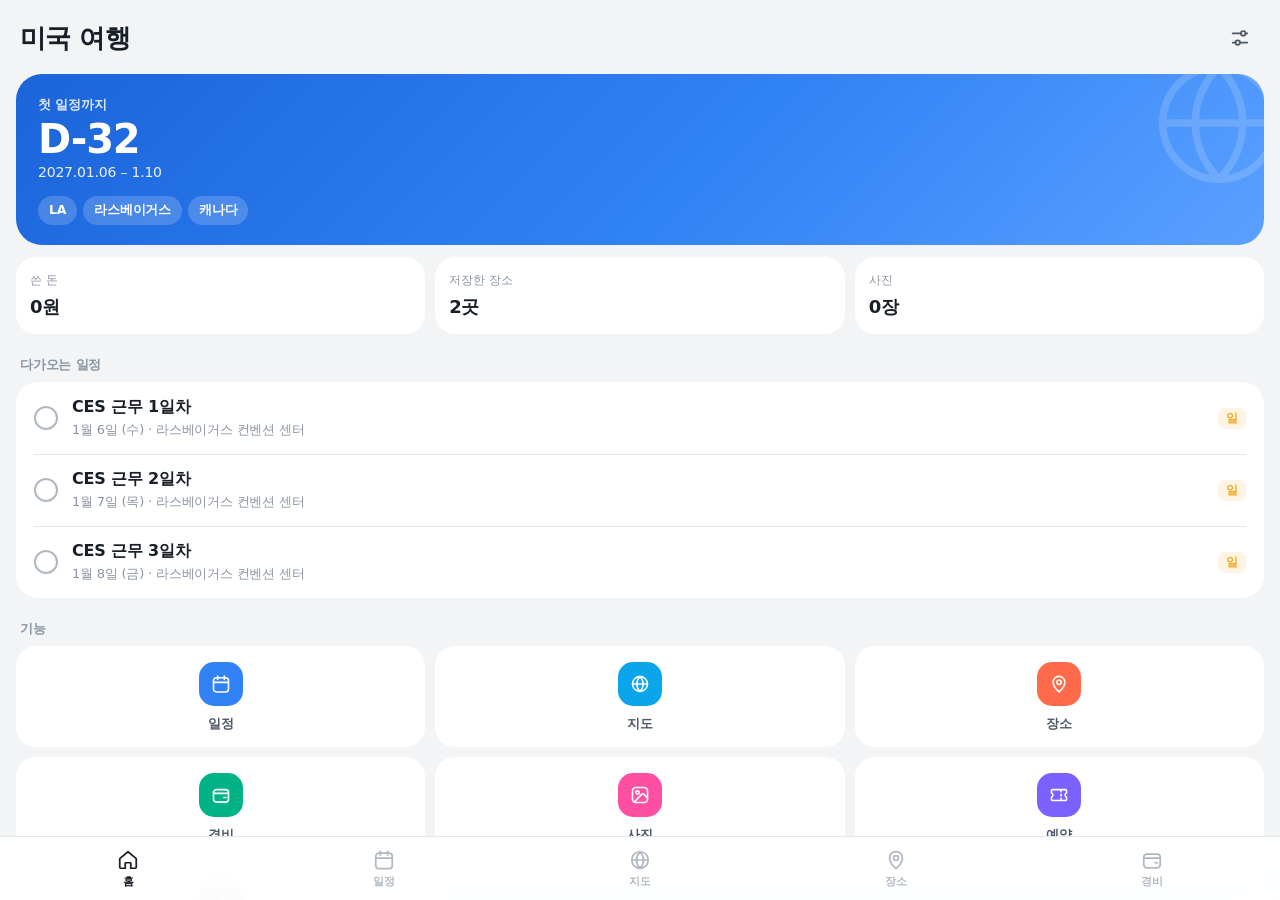
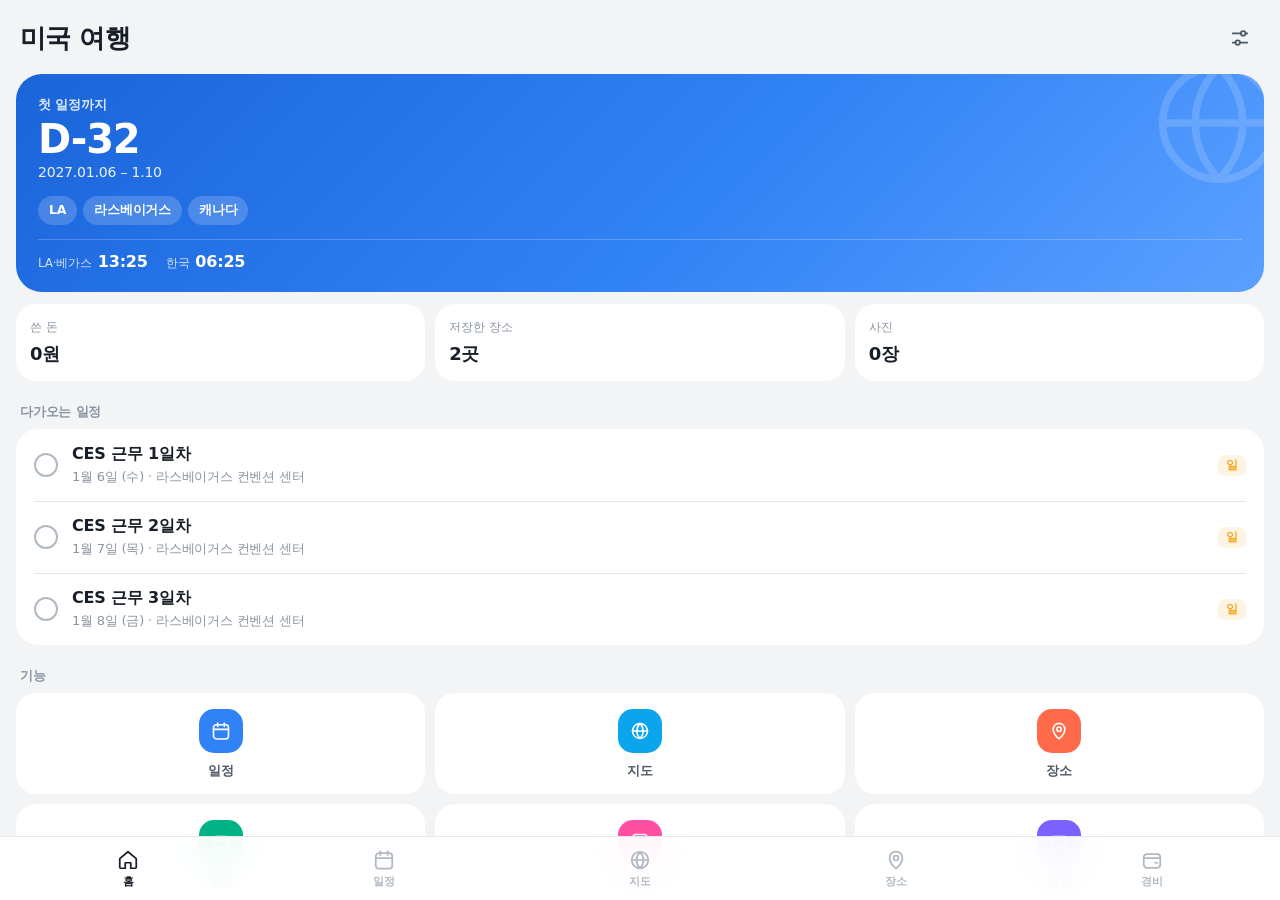
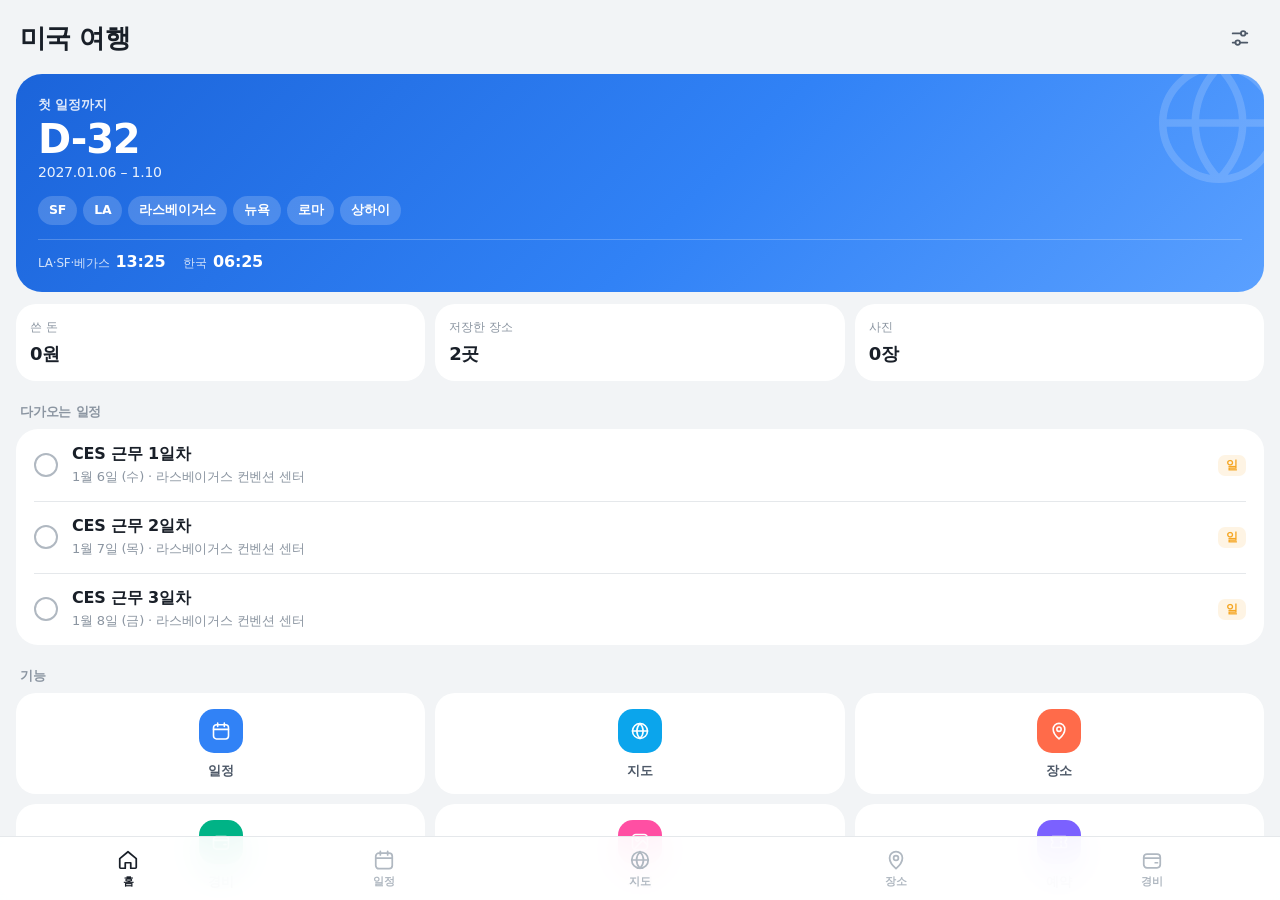
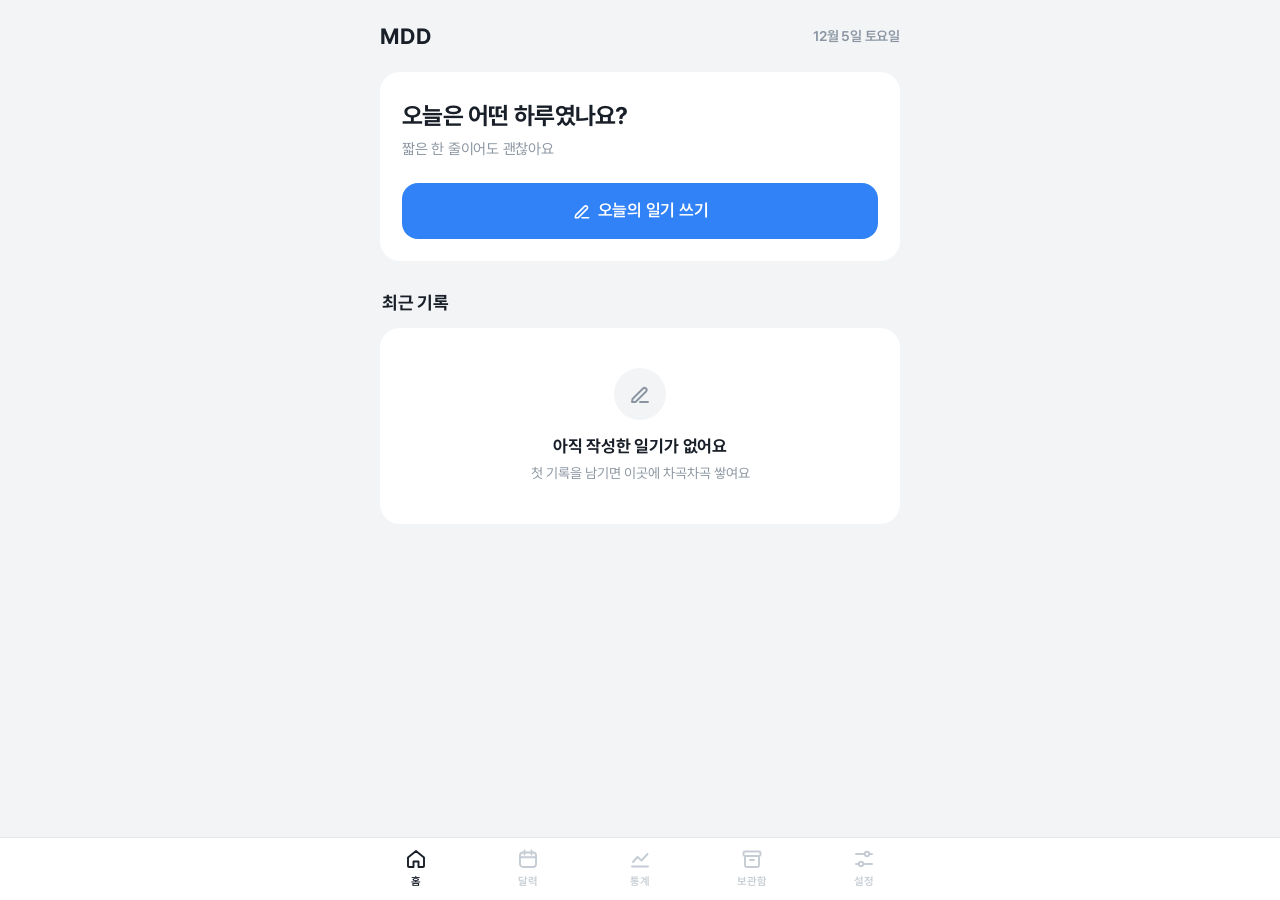
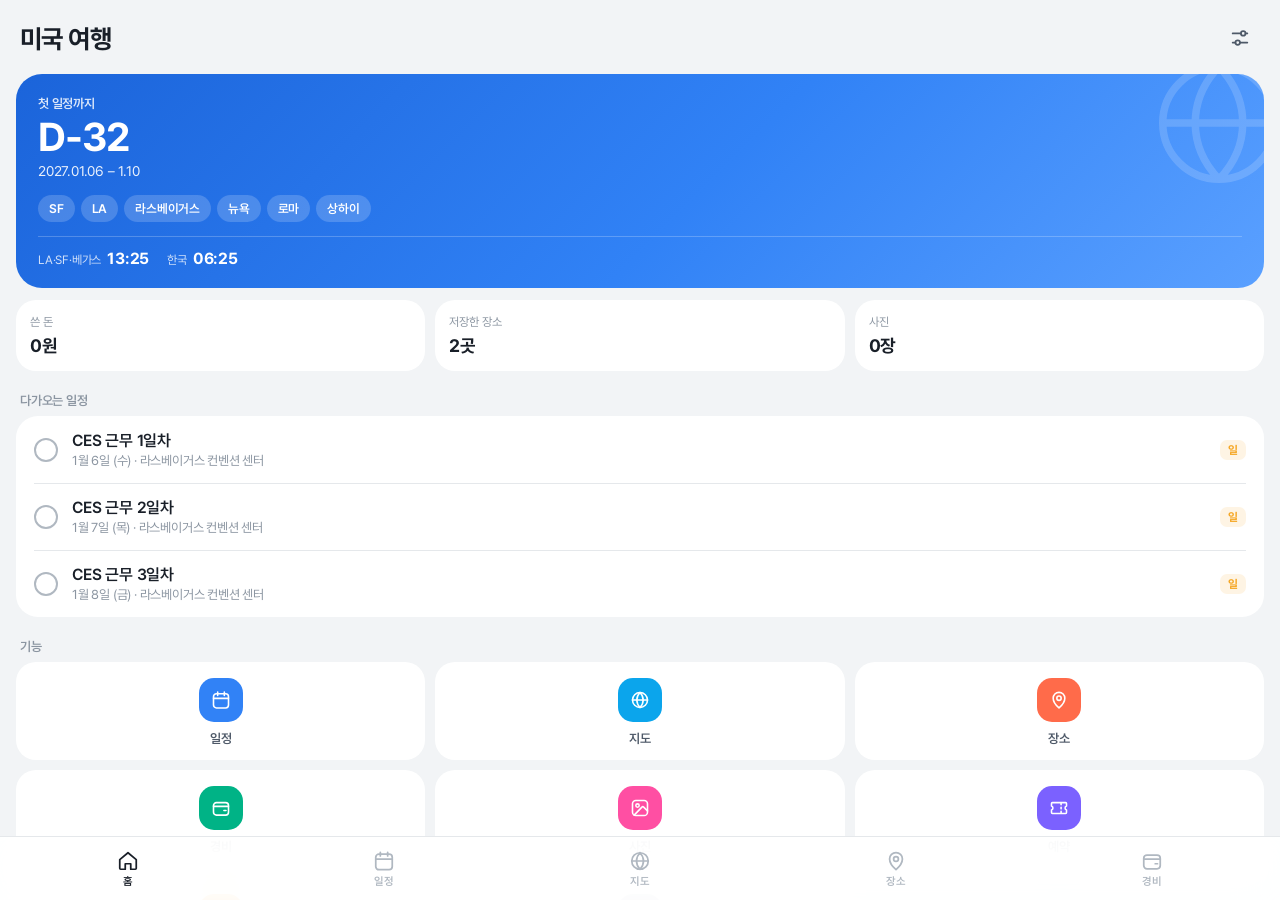
